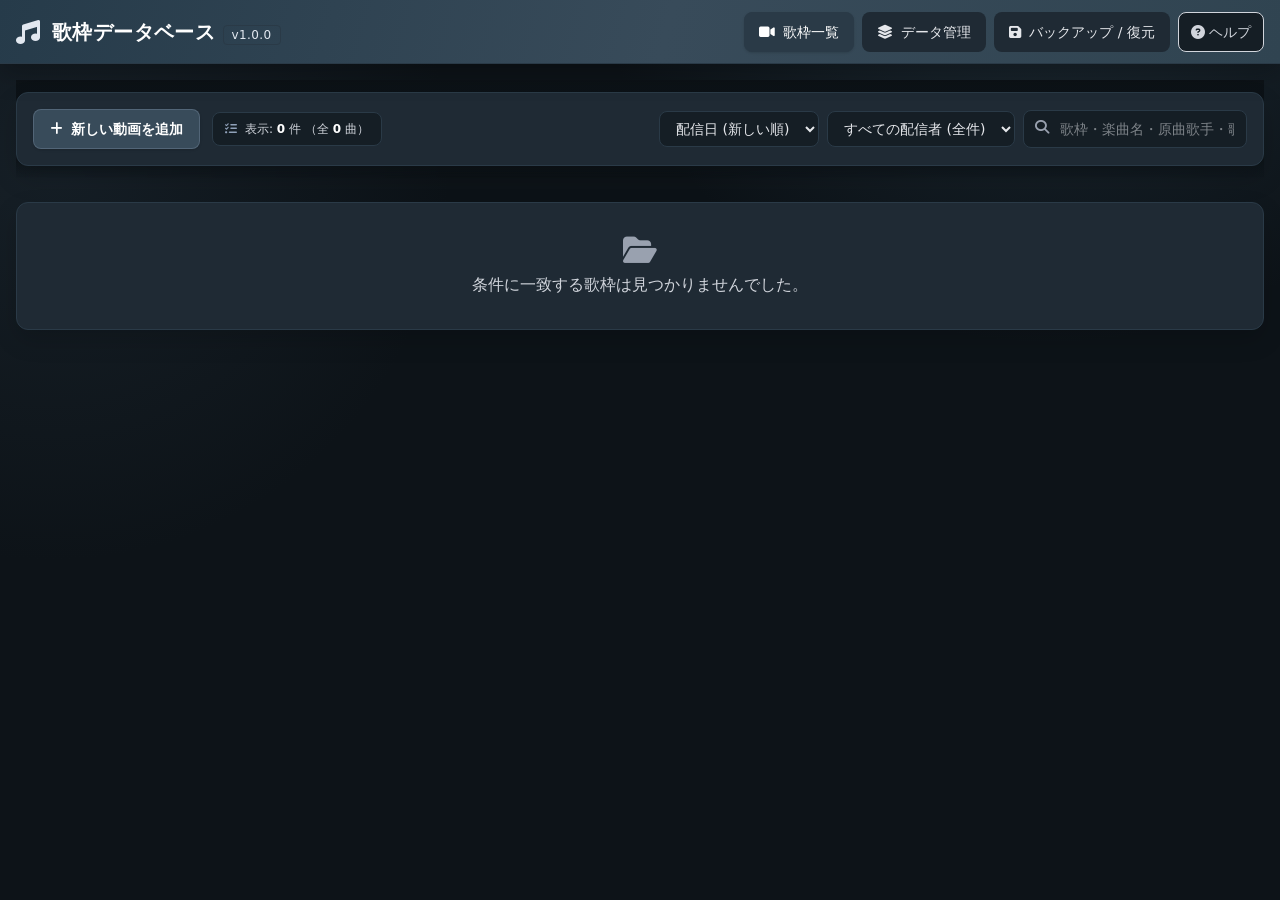
==== index.html @ d4832ad8 "style: 歌枠データベース全体のUI/UXを改善 - ダークテーマの背景とヘッダーにグラデーションを追加し、視覚的な奥行きを向上 - 固定フィルターエリアを半透明・ぼかし表示にして、スクロール中の" ====
<!DOCTYPE html>
<html lang="ja" class="no-scrollbar">

<head>
    <meta charset="UTF-8">
    <meta name="viewport" content="width=device-width, initial-scale=1.0">

    <link rel="icon" type="image/svg+xml" href="[data-uri]">

    <title>歌枠データベース</title>

    <!-- Tailwind CSS -->
    <link rel="stylesheet" href="css/tailwind.min.css">
    <!-- FontAwesome Icons -->
    <link rel="stylesheet" href="https://cdnjs.cloudflare.com/ajax/libs/font-awesome/6.4.0/css/all.min.css">
    <!-- JSZip for Export/Import -->
    <script src="js/packages/jszip.min.js"></script>
    <!-- Marked.js for Markdown Rendering -->
    <!-- <script src="https://cdn.jsdelivr.net/npm/marked/marked.min.js"></script> -->
    <script src="js/packages/marked.umd.js"></script>
    <style>
        /*
          ③ テーマカラー設計 (#384B5A を一番明るい最高明度アクセント色とした暗色構成):
          - Primary Highest Accent (最高明度): #384B5A
          - Active / Sub Highlight: #2a3a47
          - Card / Section Surface: #1f2a34
          - Input / Dark Surface: #151e25
          - Main Page Background: #0d1318
          - Deep Black Background: #06090c
        */
        html,
        body {
            background-color: #0d1318;
            color: #e2e8f0;
            font-family: system-ui, -apple-system, BlinkMacSystemFont, "Segoe UI", Roboto, "Helvetica Neue", Arial, sans-serif;
        }

        /* モーダル開閉時の裏スクロール防止 */
        body.stop-scroll {
            overflow: hidden !important;
        }

        /* スクロールバー非表示 */
        .no-scrollbar::-webkit-scrollbar,
        ::-webkit-scrollbar {
            display: none;
            width: 0;
            height: 0;
        }

        .no-scrollbar,
        body {
            -ms-overflow-style: none;
            scrollbar-width: none;
        }

        .bg-base-bright {
            background-color: #384B5A;
        }

        .bg-base-sub {
            background-color: #2a3a47;
        }

        .bg-base-mid {
            background-color: #1f2a34;
        }

        .bg-base-dark {
            background-color: #151e25;
        }

        .bg-base-deep {
            background-color: #06090c;
        }

        .border-base {
            border-color: #2a3a47;
        }

        .avatar-img {
            object-fit: cover;
            border-radius: 9999px;
        }

        select option {
            background-color: #151e25;
            color: #ffffff;
        }

        @keyframes pulse-ring {
            0% {
                box-shadow: 0 0 0 0 rgba(56, 75, 90, 0.8);
            }

            70% {
                box-shadow: 0 0 0 8px rgba(56, 75, 90, 0);
            }

            100% {
                box-shadow: 0 0 0 0 rgba(56, 75, 90, 0);
            }
        }

        .active-timestamp-item {
            animation: pulse-ring 2s infinite;
        }

        /* Markdown スタイル調整 */
        .markdown-body h1 {
            font-size: 1.25rem;
            font-weight: bold;
            color: #ffffff;
            margin-bottom: 0.75rem;
            border-bottom: 1px solid #2a3a47;
            padding-bottom: 0.5rem;
        }

        .markdown-body h2 {
            font-size: 1.1rem;
            font-weight: bold;
            color: #f1f5f9;
            margin-top: 1rem;
            margin-bottom: 0.5rem;
        }

        .markdown-body h3 {
            font-size: 1rem;
            font-weight: bold;
            color: #e2e8f0;
            margin-top: 0.75rem;
            margin-bottom: 0.35rem;
        }

        .markdown-body p {
            margin-bottom: 0.5rem;
            line-height: 1.6;
        }

        .markdown-body ul {
            list-style-type: disc;
            padding-left: 1.25rem;
            margin-bottom: 0.75rem;
        }

        .markdown-body li {
            margin-bottom: 0.25rem;
        }

        .markdown-body hr {
            border-color: #2a3a47;
            margin: 1rem 0;
        }

        .markdown-body code {
            background-color: #151e25;
            padding: 0.1rem 0.3rem;
            rounded: 0.2rem;
            font-family: monospace;
            font-size: 0.85em;
        }

        /* =========================
           Help / Markdown
        ========================= */

        #helpModalContent {
            line-height: 1.8;
        }

        #helpModalContent img {
            display: block;
            width: 100%;
            max-width: 900px;
            max-height: 520px;
            object-fit: contain;
            margin: 1.5rem auto;
            border-radius: 14px;
            border: 1px solid #2a3a47;
            background: #06090c;
            box-shadow: 0 12px 35px rgba(0, 0, 0, 0.35);
        }

        #helpModalContent img:hover {
            border-color: #384B5A;
        }

        #helpModalContent h1 {
            margin-top: 0;
            margin-bottom: 1rem;
        }

        #helpModalContent h2 {
            margin-top: 2.5rem;
            padding-bottom: 0.5rem;
            border-bottom: 1px solid #2a3a47;
        }

        #helpModalContent h3 {
            margin-top: 1.5rem;
        }

        #helpModalContent blockquote {
            margin: 1rem 0;
            padding: 0.8rem 1rem;
            border-left: 3px solid #384B5A;
            background: #151e25;
            border-radius: 0 8px 8px 0;
        }

        #helpModalContent code {
            background: #151e25;
            border: 1px solid #2a3a47;
            padding: 0.1rem 0.35rem;
            border-radius: 5px;
        }

        #helpModalContent pre {
            background: #06090c;
            border: 1px solid #2a3a47;
            border-radius: 10px;
            padding: 1rem;
            overflow-x: auto;
        }

        #helpModalContent pre code {
            border: none;
            padding: 0;
            background: transparent;
        }

        #helpModalContent a {
            color: #cbd5e1;
            text-decoration: underline;
        }

        #helpModalContent hr {
            margin: 2rem 0;
            border-color: #2a3a47;
        }

        /* ==============================
           Help / Usage
           usage.js のMarkdown用スタイル
        ============================== */

        #helpModalContent {
            line-height: 1.8;
        }

        #helpModalContent h1 {
            font-size: 1.65rem;
            line-height: 1.3;
            margin: 0 0 1.2rem;
            color: #fff;
        }

        #helpModalContent h2 {
            font-size: 1.15rem;
            line-height: 1.4;
            margin: 2rem 0 .8rem;
            padding-bottom: .45rem;
            border-bottom: 1px solid #2a3a47;
            color: #fff;
        }

        #helpModalContent h3 {
            font-size: 1rem;
            margin: 1.4rem 0 .55rem;
            color: #e2e8f0;
        }

        #helpModalContent p {
            margin: .65rem 0;
        }

        #helpModalContent ul,
        #helpModalContent ol {
            margin: .65rem 0 1rem 1.4rem;
        }

        #helpModalContent li {
            margin: .25rem 0;
        }

        #helpModalContent a {
            color: #cbd5e1;
            text-decoration: underline;
            text-underline-offset: 3px;
        }

        #helpModalContent blockquote {
            margin: 1rem 0;
            padding: .75rem 1rem;
            border-left: 3px solid #384B5A;
            background: #151e25;
            border-radius: 0 .6rem .6rem 0;
            color: #cbd5e1;
        }

        #helpModalContent code {
            padding: .12rem .35rem;
            border-radius: .35rem;
            background: #06090c;
            color: #e2e8f0;
            font-family: ui-monospace, SFMono-Regular, Consolas, monospace;
        }

        #helpModalContent pre {
            overflow-x: auto;
            padding: 1rem;
            margin: 1rem 0;
            border-radius: .75rem;
            background: #06090c;
            border: 1px solid #2a3a47;
        }

        #helpModalContent pre code {
            padding: 0;
            background: transparent;
        }

        .help-hero {
            display: flex;
            align-items: center;
            gap: 1rem;
            padding: 1.1rem;
            margin: 0 0 1.4rem;
            border: 1px solid #2a3a47;
            border-radius: 1rem;
            background: linear-gradient(135deg, #1f2a34, #151e25);
        }

        .help-hero-icon {
            width: 3rem;
            height: 3rem;
            display: grid;
            place-items: center;
            flex: 0 0 auto;
            border-radius: .9rem;
            background: #384B5A;
            font-size: 1.5rem;
        }

        .help-hero-title {
            font-weight: 800;
            font-size: 1rem;
            color: #fff;
        }

        .help-hero-text {
            margin-top: .2rem;
            font-size: .78rem;
            color: #94a3b8;
        }

        .help-grid {
            display: grid;
            grid-template-columns: repeat(2, minmax(0, 1fr));
            gap: .75rem;
            margin: 1rem 0 1.5rem;
        }

        .help-card {
            display: flex;
            flex-direction: column;
            gap: .25rem;
            padding: .9rem;
            border: 1px solid #2a3a47;
            border-radius: .9rem;
            background: #151e25;
        }

        .help-card-icon {
            font-size: 1.35rem;
            margin-bottom: .15rem;
        }

        .help-card b {
            color: #fff;
            font-size: .85rem;
        }

        .help-card span {
            color: #94a3b8;
            font-size: .75rem;
            line-height: 1.6;
        }

        .help-image {
            display: block;
            width: 100%;
            max-width: 900px;
            margin: 1rem auto 1.4rem;
            border: 1px solid #2a3a47;
            border-radius: .9rem;
            background: #06090c;
            transition: transform .2s ease, border-color .2s ease;
        }

        .help-image:hover {
            transform: translateY(-1px);
            border-color: #64748b;
        }

        .help-note {
            margin: 1.5rem 0 .5rem;
            padding: 1rem;
            border: 1px solid #2a3a47;
            border-radius: .9rem;
            background: #151e25;
            color: #cbd5e1;
        }

        @media (max-width: 640px) {
            .help-grid {
                grid-template-columns: 1fr;
            }

            .help-hero {
                align-items: flex-start;
            }
        }


        /* ヘルプ画像の拡大表示 */
        .help-image-modal {
            width: auto !important;
            height: auto !important;

            max-width: 95vw !important;
            max-height: 90vh !important;

            object-fit: contain;
            margin: 0 !important;

        }

        /* =========================
           Interaction / accessibility polish
        ========================= */
        :focus-visible {
            outline: 3px solid #cbd5e1;
            outline-offset: 3px;
        }

        button,
        a,
        input,
        select,
        textarea {
            -webkit-tap-highlight-color: transparent;
        }

        button {
            touch-action: manipulation;
        }

        button:active:not(:disabled) {
            transform: translateY(1px);
        }

        button:disabled {
            cursor: not-allowed;
            opacity: .55;
        }

        @media (prefers-reduced-motion: reduce) {
            *,
            *::before,
            *::after {
                scroll-behavior: auto !important;
                animation-duration: .01ms !important;
                transition-duration: .01ms !important;
            }
        }

        /* =========================
           Mobile layout
           Keep the desktop layout intact and make controls usable from 375px.
        ========================= */
        @media (max-width: 640px) {
            html {
                font-size: 15px;
            }

            /* Keep every primary destination visible instead of requiring
               horizontal scrolling in the global navigation. */
            header.h-16 {
                height: auto;
            }

            header > div {
                padding: .6rem .75rem !important;
                gap: .5rem;
                flex-direction: column !important;
                align-items: stretch !important;
            }

            header h1 {
                max-width: none;
                font-size: 1rem !important;
            }

            header h1 span {
                display: inline;
            }

            header > div > .flex:first-child {
                min-width: auto;
                flex: none;
                gap: .4rem;
            }

            header nav {
                display: grid !important;
                grid-template-columns: repeat(2, minmax(0, 1fr));
                width: 100%;
                min-width: 0;
                flex: none;
                gap: .45rem;
                overflow: visible;
            }

            header nav button {
                width: 100%;
                min-width: 0;
                justify-content: center;
                white-space: nowrap;
                padding: .55rem .4rem;
                font-size: .8rem;
            }

            /* The filter bars stay below the taller, two-row mobile header. */
            #streamTab > .sticky,
            #dataTab > .sticky {
                top: 9.5rem;
            }

            /* Sub-tabs remain immediately selectable without horizontal scrolling. */
            #dataTab > .sticky > div:first-child {
                display: grid !important;
                grid-template-columns: repeat(3, minmax(0, 1fr));
                overflow: visible;
                gap: .4rem;
            }

            #dataTab > .sticky > div:first-child button {
                min-width: 0;
                justify-content: center;
                padding: .55rem .25rem;
                font-size: .72rem;
                white-space: nowrap;
            }

            main {
                padding-left: .75rem !important;
                padding-right: .75rem !important;
                gap: 1rem !important;
            }

            .tab-content {
                gap: 1rem !important;
                padding-top: .75rem !important;
            }

            #toast {
                right: .75rem;
                bottom: .75rem;
                left: .75rem;
                justify-content: center;
            }

            #playerSection > div:first-child {
                align-items: flex-start;
                flex-direction: column;
                gap: .75rem;
            }

            #playerSection > div:first-child > div:last-child {
                width: 100%;
                justify-content: flex-end;
            }

            #theaterBtnText {
                display: none;
            }

            #iframeWrapper {
                min-height: 0 !important;
            }

            #playerSidebar {
                max-height: 22rem !important;
                padding: .75rem !important;
            }

            #playerSidebar h3 > span:last-child {
                display: none;
            }

            #streamTab > .sticky > div {
                padding: .75rem;
                gap: .75rem;
            }

            #streamTab > .sticky > div > div,
            #streamTab > .sticky > div > div:last-child {
                width: 100%;
                justify-content: flex-start;
            }

            #streamTab > .sticky .relative,
            #streamTab > .sticky select,
            #streamTab > .sticky input,
            #songFilterBar select,
            #songFilterBar .relative,
            #singerFilterBar select,
            #singerFilterBar .relative {
                width: 100%;
                min-width: 0;
            }

            #songFilterBar,
            #singerFilterBar {
                align-items: stretch;
                gap: .75rem;
                padding: .75rem;
            }

            #songFilterBar > div,
            #singerFilterBar > div {
                width: 100%;
                justify-content: flex-start;
            }

            #streamerSubTab > div,
            #backupTab > div {
                padding: 1rem;
                gap: 1rem;
            }

            #streamerSubTab > div > div:first-child {
                align-items: flex-start;
            }

            #streamerSubTab > div > div:first-child button {
                width: 100%;
                justify-content: center;
            }

            /* Replace the wide song table with labelled, scan-friendly cards. */
            #songSubTab .overflow-x-auto {
                overflow: visible;
            }

            #songSubTab table,
            #songSubTab tbody,
            #songSubTab tr,
            #songSubTab td {
                display: block;
                width: 100%;
                min-width: 0;
            }

            #songSubTab thead {
                display: none;
            }

            #songSubTab tr {
                padding: .65rem .75rem;
                border-bottom: 1px solid #2a3a47;
            }

            #songSubTab tr:last-child {
                border-bottom: 0;
            }

            #songSubTab td {
                display: grid;
                grid-template-columns: 5.5rem minmax(0, 1fr);
                gap: .5rem;
                padding: .45rem 0;
                text-align: left;
            }

            #songSubTab td::before {
                content: attr(data-label);
                color: #94a3b8;
                font-size: .7rem;
                font-weight: 700;
                padding-top: .2rem;
            }

            #songSubTab td[data-label=""] {
                display: block;
                text-align: center;
            }

            #songSubTab td[data-label=""]::before {
                content: none;
            }

            #songSubTab td .mt-1 {
                margin-top: 0;
            }

            #songSubTab td .self-start,
            #songSubTab td .inline-flex {
                justify-self: start;
            }

            #singerListContainer > div > div:first-child,
            #streamerMasterList > div {
                align-items: stretch;
                flex-direction: column;
            }

            #singerListContainer > div > div:first-child > div:last-child,
            #streamerMasterList > div > div:last-child {
                width: 100%;
                flex-wrap: wrap;
            }

            #singerListContainer > div > div:first-child button,
            #streamerMasterList > div > div:last-child > * {
                flex: 1 1 auto;
                justify-content: center;
            }

            input,
            select,
            textarea {
                font-size: 16px !important;
            }

            /* Modal content remains reachable above the on-screen keyboard. */
            [id$="Modal"] {
                padding: .75rem !important;
                align-items: flex-start !important;
                overflow-y: auto;
            }

            [id$="Modal"] > div {
                margin-top: .75rem;
                margin-bottom: .75rem;
                max-height: calc(100dvh - 1.5rem) !important;
            }

            #streamModal > div > div:nth-child(2),
            #addSongsModal > div > div:nth-child(3),
            #helpModalContent {
                padding: 1rem;
            }

            #streamModal .p-4,
            #addSongsModal .p-4 {
                padding: .75rem;
            }

            #streamModal .flex.justify-between.items-center,
            #addSongsModal .flex.justify-between.items-center {
                align-items: flex-start;
                gap: .75rem;
            }

            #streamModal .flex.justify-between.items-center > div:last-child,
            #addSongsModal .flex.justify-between.items-center > div:last-child {
                flex-wrap: wrap;
                justify-content: flex-end;
            }

            .help-hero {
                padding: .85rem;
            }
        }

        /* =========================
           Visual hierarchy refresh
        ========================= */
        :root {
            color-scheme: dark;
        }

        body {
            background:
                radial-gradient(circle at 82% -15%, rgba(71, 104, 126, .30), transparent 30rem),
                radial-gradient(circle at 4% 18%, rgba(42, 58, 71, .32), transparent 25rem),
                #0d1318;
            line-height: 1.5;
        }

        header {
            background: linear-gradient(105deg, #263b4a 0%, #384b5a 52%, #304451 100%) !important;
            box-shadow: 0 8px 28px rgba(0, 0, 0, .26) !important;
        }

        header h1 {
            letter-spacing: .02em;
        }

        header nav button {
            min-height: 2.5rem;
            transition: background-color .18s ease, border-color .18s ease, color .18s ease, transform .18s ease, box-shadow .18s ease;
        }

        header nav button:hover {
            transform: translateY(-1px);
            box-shadow: 0 5px 14px rgba(0, 0, 0, .18);
        }

        main {
            padding-bottom: 2.5rem !important;
        }

        /* Keep filters legible over a scrolling list without making them feel boxed in. */
        #streamTab > .sticky,
        #dataTab > .sticky {
            background: linear-gradient(to bottom, rgba(13, 19, 24, .98) 76%, rgba(13, 19, 24, 0));
            backdrop-filter: blur(12px);
        }

        #streamTab > .sticky > div,
        #dataTab > .sticky > div {
            box-shadow: 0 12px 26px rgba(0, 0, 0, .16);
        }

        #streamTab > .sticky > div > div:first-child > button,
        #streamerSubTab button,
        #backupTab button {
            min-height: 2.5rem;
        }

        input,
        select,
        textarea {
            transition: border-color .18s ease, box-shadow .18s ease, background-color .18s ease;
        }

        input:hover,
        select:hover,
        textarea:hover {
            border-color: #526c7e !important;
        }

        input:focus,
        select:focus,
        textarea:focus {
            border-color: #8fa9ba !important;
            box-shadow: 0 0 0 3px rgba(143, 169, 186, .16);
        }

        #streamListContainer > div {
            box-shadow: 0 10px 24px rgba(0, 0, 0, .16);
            transition: border-color .2s ease, box-shadow .2s ease, transform .2s ease !important;
        }

        #streamListContainer > div:hover {
            border-color: #607d90 !important;
            box-shadow: 0 16px 34px rgba(0, 0, 0, .25);
            transform: translateY(-2px);
        }

        #streamListContainer > div > div:first-child {
            background: linear-gradient(100deg, #151e25, #19242d) !important;
        }

        #streamListContainer [id^="acc-body-"] > div:last-child > div {
            transition: transform .16s ease, border-color .16s ease, background-color .16s ease;
        }

        #streamListContainer [id^="acc-body-"] > div:last-child > div:hover {
            transform: translateY(-1px);
            border-color: #718b9b !important;
        }

        #songSubTab > div,
        #singerListContainer > div,
        #streamerSubTab > div,
        #backupTab > div {
            box-shadow: 0 10px 24px rgba(0, 0, 0, .14);
        }

        #songSubTab tbody tr:nth-child(even) {
            background: rgba(21, 30, 37, .28);
        }

        #songSubTab tbody tr:hover {
            box-shadow: inset 3px 0 0 #607d90;
        }

        #playerSection {
            box-shadow: 0 18px 42px rgba(0, 0, 0, .32) !important;
        }

        #playerSidebar::-webkit-scrollbar,
        #streamerMasterList::-webkit-scrollbar {
            display: block;
            width: 6px;
        }

        #playerSidebar::-webkit-scrollbar-thumb,
        #streamerMasterList::-webkit-scrollbar-thumb {
            background: #384b5a;
            border-radius: 999px;
        }

        @media (min-width: 641px) {
            #streamListContainer {
                gap: 1.1rem !important;
            }
        }

        @media (max-width: 640px) {
            #streamListContainer > div:hover {
                transform: none;
            }

            #streamTab > .sticky,
            #dataTab > .sticky {
                backdrop-filter: blur(8px);
            }
        }
    </style>
</head>

<body class="min-h-screen flex flex-col no-scrollbar">

    <!-- ヘッダー部分固定 -->
    <header class="bg-base-bright text-white shadow-xl sticky top-0 z-40 border-b border-base h-16 flex items-center">
        <div class="max-w-7xl w-full mx-auto px-4 flex items-center justify-between gap-4">
            <div class="flex items-center gap-3">
                <i class="fa-solid fa-music text-2xl text-slate-200"></i>
                <h1 class="text-xl font-bold tracking-wide">歌枠データベース <span
                        class="text-xs font-normal text-slate-200 bg-base-deep/80 border border-base px-2 py-0.5 rounded">v1.0.0</span>
                </h1>
            </div>

            <nav class="flex items-center gap-2 text-sm flex-wrap">
                <button onclick="switchTab('streamTab')" id="nav-streamTab"
                    class="px-3.5 py-2 rounded-lg bg-base-sub text-white font-medium transition hover:bg-base-bright flex items-center gap-2 shadow border border-base">
                    <i class="fa-solid fa-video"></i> 歌枠一覧
                </button>
                <button onclick="switchTab('dataTab')" id="nav-dataTab"
                    class="px-3.5 py-2 rounded-lg bg-base-mid hover:bg-base-dark text-gray-200 font-medium transition flex items-center gap-2 border border-transparent">
                    <i class="fa-solid fa-layer-group"></i> データ管理
                </button>
                <button onclick="switchTab('backupTab')" id="nav-backupTab"
                    class="px-3.5 py-2 rounded-lg bg-base-mid hover:bg-base-dark text-gray-200 font-medium transition flex items-center gap-2 border border-transparent">
                    <i class="fa-solid fa-floppy-disk"></i> バックアップ / 復元
                </button>
                <button onclick="openHelpModal()"
                    class="px-3 py-2 rounded-lg bg-base-dark hover:bg-base-mid text-gray-300 transition flex items-center gap-1 border border-base/50">
                    <i class="fa-solid fa-circle-question"></i> ヘルプ
                </button>
            </nav>
        </div>
    </header>

    <!-- メインコンテンツ -->
    <main class="flex-1 max-w-7xl w-full mx-auto px-4 pb-6 flex flex-col gap-6">

        <!-- トースト通知 -->
        <div id="toast"
            role="status" aria-live="polite"
            class="hidden fixed bottom-5 right-5 z-50 bg-base-bright text-white px-4 py-3 rounded-lg shadow-xl flex items-center gap-3 transition-opacity duration-300 border border-slate-300/30">
            <i id="toast-icon" class="fa-solid fa-check-circle"></i>
            <span id="toast-message">処理が完了しました</span>
        </div>

        <!-- ==================== TAB 1: 歌枠一覧 & プレイヤー ==================== -->
        <div id="streamTab" class="tab-content flex flex-col gap-6 pt-4">

            <!-- 動画プレイヤーセクション -->
            <div id="playerSection"
                class="hidden bg-base-mid border border-base rounded-xl overflow-hidden shadow-2xl transition-all duration-300">
                <div class="p-3 bg-base-dark flex justify-between items-center border-b border-base">
                    <div class="flex items-center gap-3 overflow-hidden">
                        <div id="playerAvatarContainer" class="shrink-0"></div>
                        <div class="truncate">
                            <div class="flex items-center gap-2">
                                <span id="playerStreamer"
                                    class="text-xs text-slate-300 font-semibold truncate">配信者名</span>
                                <span id="playerAccount"
                                    class="text-[11px] text-gray-400 font-mono truncate">@account</span>
                                <span id="playerStreamDate"
                                    class="text-[11px] text-gray-300 font-mono">2026/09/20</span>
                            </div>
                            <h2 id="playerTitle" class="font-bold text-sm text-white truncate">歌枠タイトル</h2>
                        </div>
                    </div>
                    <div class="flex items-center gap-2 shrink-0">
                        <button onclick="toggleTheaterMode()" id="theaterBtn"
                            class="px-3 py-1.5 bg-base-bright hover:bg-base-sub text-xs rounded font-medium transition flex items-center gap-1 text-white shadow border border-base">
                            <i id="theaterIcon" class="fa-solid fa-expand"></i> <span
                                id="theaterBtnText">シアターモード(拡大)</span>
                        </button>
                        <button onclick="closePlayer()"
                            class="px-2.5 py-1.5 bg-red-800/80 hover:bg-red-700 text-xs rounded text-white transition shadow border border-red-600/30">
                            <i class="fa-solid fa-xmark"></i> 閉じる
                        </button>
                    </div>
                </div>

                <div id="playerGrid" class="grid grid-cols-1 lg:grid-cols-3 gap-0">
                    <div id="iframeWrapper"
                        class="lg:col-span-2 bg-black aspect-video flex items-center justify-center relative min-h-[250px] md:min-h-[400px]">
                        <div id="youtubePlayerContainer" class="w-full h-full"></div>
                    </div>

                    <div id="playerSidebar"
                        class="p-4 bg-base-mid flex flex-col gap-3 max-h-[500px] overflow-y-auto no-scrollbar border-t lg:border-t-0 lg:border-l border-base lg:col-span-1">
                        <h3
                            class="font-bold text-sm text-slate-200 flex items-center justify-between pb-2 border-b border-base">
                            <span class="flex items-center gap-2"><i class="fa-solid fa-music"></i> 歌唱タイムスタンプ一覧</span>
                            <span class="text-[11px] text-gray-400 font-normal">※再生に合わせて自動移動</span>
                        </h3>
                        <div id="playerSongList" class="flex flex-col gap-2 py-1"></div>
                    </div>
                </div>
            </div>

            <!-- 歌枠一覧：固定フィルターエリア -->
            <div class="sticky top-[64px] z-30 bg-[#0d1318] pt-3 pb-3">
                <div
                    class="flex flex-wrap items-center justify-between gap-4 bg-base-mid p-4 rounded-xl border border-base shadow">
                    <div class="flex items-center gap-3 flex-wrap">
                        <button onclick="openStreamModal()"
                            class="bg-base-bright hover:bg-base-sub text-white font-bold px-4 py-2 rounded-lg shadow transition flex items-center gap-2 border border-slate-400/30 text-sm">
                            <i class="fa-solid fa-plus"></i> 新しい動画を追加
                        </button>
                        <div
                            class="bg-base-dark border border-base px-3 py-2 rounded-lg text-xs text-gray-300 font-medium flex items-center gap-2">
                            <i class="fa-solid fa-list-check text-slate-400"></i>
                            <span>表示: <b id="streamDisplayCount" class="text-white">0</b> 件 （全 <b id="songDisplayCount"
                                    class="text-white">0</b> 曲）</span>
                        </div>
                    </div>

                    <div class="flex items-center gap-2 flex-wrap flex-1 justify-end">
                        <div class="relative min-w-[150px]">
                        <select id="streamSortSelect" onchange="renderStreams()" aria-label="歌枠の並び替え"
                                class="w-full bg-base-dark border border-base rounded-lg px-3 py-2 text-sm text-gray-200 focus:outline-none focus:border-slate-400">
                                <option value="streamDate_desc">配信日 (新しい順)</option>
                                <option value="streamDate_asc">配信日 (古い順)</option>
                                <option value="createdAt_desc">登録日 (新しい順)</option>
                            </select>
                        </div>
                        <div class="relative min-w-[160px]">
                        <select id="streamFilterStreamer" onchange="renderStreams()" aria-label="配信者で絞り込み"
                                class="w-full bg-base-dark border border-base rounded-lg px-3 py-2 text-sm text-gray-200 focus:outline-none focus:border-slate-400">
                                <option value="">すべての配信者 (全件)</option>
                            </select>
                        </div>
                        <div class="relative min-w-[200px]">
                            <input type="text" id="streamSearchKeyword" onkeyup="renderStreams()" aria-label="歌枠を検索"
                                oninput="renderStreams()" placeholder="歌枠・楽曲名・原曲歌手・歌唱者を検索..."
                                class="w-full bg-base-dark border border-base rounded-lg pl-9 pr-3 py-2 text-sm text-gray-200 focus:outline-none focus:border-slate-400">
                            <i class="fa-solid fa-magnifying-glass absolute left-3 top-2.5 text-gray-400 text-sm"></i>
                        </div>
                    </div>
                </div>
            </div>

            <!-- 歌枠カードリスト -->
            <div id="streamListContainer" class="flex flex-col gap-4"></div>
        </div>

        <!-- ==================== TAB 2: データ管理 ==================== -->
        <div id="dataTab" class="tab-content hidden flex flex-col gap-6 pt-4">

            <!-- データ管理：サブタブ & フィルターエリア -->
            <div class="sticky top-[64px] z-30 bg-[#0d1318] pt-3 pb-3 flex flex-col gap-3">
                <div
                    class="bg-base-mid p-2 rounded-xl border border-base flex items-center gap-2 shadow overflow-x-auto no-scrollbar">
                    <button onclick="switchSubDataTab('songSubTab')" id="subnav-songSubTab"
                        class="px-4 py-2.5 rounded-lg bg-base-bright text-white font-bold text-sm transition flex items-center gap-2 shadow border border-base shrink-0">
                        <i class="fa-solid fa-list-ol"></i> 楽曲一覧
                    </button>
                    <button onclick="switchSubDataTab('singerSubTab')" id="subnav-singerSubTab"
                        class="px-4 py-2.5 rounded-lg bg-base-dark hover:bg-base-bright/50 text-gray-300 text-sm transition flex items-center gap-2 border border-transparent shrink-0">
                        <i class="fa-solid fa-microphone-lines"></i> アーティスト一覧
                    </button>
                    <button onclick="switchSubDataTab('streamerSubTab')" id="subnav-streamerSubTab"
                        class="px-4 py-2.5 rounded-lg bg-base-dark hover:bg-base-bright/50 text-gray-300 text-sm transition flex items-center gap-2 border border-transparent shrink-0">
                        <i class="fa-solid fa-users text-slate-300"></i> チャンネル一覧
                    </button>
                </div>

                <!-- 楽曲一覧フィルターバー -->
                <div id="songFilterBar"
                    class="subdata-filter bg-base-mid p-3.5 rounded-xl border border-base shadow flex flex-col md:flex-row gap-4 items-center justify-between">
                    <div class="flex items-center gap-3 w-full md:w-auto">
                        <span class="text-sm text-gray-200 font-semibold whitespace-nowrap"><i
                                class="fa-solid fa-sort"></i> 並び替え:</span>
                        <select id="songSortSelect" onchange="renderSongTab()" aria-label="楽曲の並び替え"
                            class="bg-base-dark border border-base rounded-lg px-3 py-2 text-sm text-gray-200 focus:outline-none focus:border-slate-400">
                            <option value="title_asc">楽曲名順 (五十音)</option>
                            <option value="count_desc">歌唱回数順 (多い順)</option>
                            <option value="artist_asc">アーティスト名順 (五十音)</option>
                            <option value="recent_desc">最新歌唱日 (新しい順)</option>
                        </select>
                    </div>

                    <div class="flex items-center gap-2 w-full md:w-auto justify-end flex-wrap">
                        <select id="songFilterArtist" onchange="renderSongTab()" aria-label="アーティストで絞り込み"
                            class="bg-base-dark border border-base rounded-lg px-3 py-2 text-sm text-gray-200 focus:outline-none focus:border-slate-400 min-w-[150px]">
                            <option value="">すべてのアーティスト</option>
                        </select>

                        <div class="relative min-w-[220px]">
                            <input type="text" id="songSearchKeyword" onkeyup="renderSongTab()" aria-label="楽曲を検索"
                                oninput="renderSongTab()" placeholder="楽曲名・アーティスト名・歌唱者を検索..."
                                class="w-full bg-base-dark border border-base rounded-lg pl-9 pr-3 py-2 text-sm text-gray-200 focus:outline-none focus:border-slate-400">
                            <i class="fa-solid fa-magnifying-glass absolute left-3 top-2.5 text-gray-400 text-sm"></i>
                        </div>
                    </div>
                </div>

                <!-- アーティスト一覧フィルターバー -->
                <div id="singerFilterBar"
                    class="subdata-filter hidden bg-base-mid p-3.5 rounded-xl border border-base shadow flex flex-col md:flex-row gap-4 items-center justify-between">
                    <div class="flex items-center gap-3 w-full md:w-auto">
                        <span class="text-sm text-gray-200 font-semibold whitespace-nowrap"><i
                                class="fa-solid fa-sort"></i> 並び替え:</span>
                        <select id="singerSortSelect" onchange="renderSingerTab()" aria-label="アーティストの並び替え"
                            class="bg-base-dark border border-base rounded-lg px-3 py-2 text-sm text-gray-200 focus:outline-none focus:border-slate-400">
                            <option value="artist_asc">アーティスト名順 (五十音)</option>
                            <option value="song_count_desc">レパートリー楽曲数順 (多い順)</option>
                            <option value="sing_count_desc">総歌唱回数順 (多い順)</option>
                        </select>
                    </div>

                    <div class="relative min-w-[220px] w-full md:w-auto">
                        <input type="text" id="singerSearchKeyword" onkeyup="renderSingerTab()" aria-label="アーティストを検索"
                            oninput="renderSingerTab()" placeholder="原曲歌手名・持ち歌を検索..."
                            class="w-full bg-base-dark border border-base rounded-lg pl-9 pr-3 py-2 text-sm text-gray-200 focus:outline-none focus:border-slate-400">
                        <i class="fa-solid fa-magnifying-glass absolute left-3 top-2.5 text-gray-400 text-sm"></i>
                    </div>
                </div>
            </div>

            <!-- 楽曲一覧 コンテンツ -->
            <div id="songSubTab" class="subdata-content flex flex-col gap-6">
                <div class="bg-base-mid rounded-xl border border-base overflow-hidden shadow-lg">
                    <div class="overflow-x-auto no-scrollbar">
                        <table class="w-full text-left text-sm text-gray-200 table-fixed min-w-[800px]">
                            <thead class="bg-base-dark text-gray-200 uppercase text-xs border-b border-base">
                                <tr>
                                    <th class="px-4 py-3 w-1/4">楽曲名</th>
                                    <th class="px-4 py-3 w-1/5">アーティスト名</th>
                                    <th class="px-4 py-3 text-center w-20">歌唱回数</th>
                                    <th class="px-4 py-3 w-[40%]">歌唱された歌枠・タイムスタンプ (全履歴)</th>
                                    <th class="px-4 py-3 text-center w-24">操作</th>
                                </tr>
                            </thead>
                            <tbody id="songTableBody" class="divide-y divide-base"></tbody>
                        </table>
                    </div>
                </div>
            </div>

            <!-- アーティスト一覧 コンテンツ -->
            <div id="singerSubTab" class="subdata-content hidden flex flex-col gap-6">
                <div id="singerListContainer" class="flex flex-col gap-3"></div>
            </div>

            <!-- チャンネル一覧 コンテンツ -->
            <div id="streamerSubTab" class="subdata-content hidden flex flex-col gap-6">
                <div class="bg-base-mid p-6 rounded-xl border border-base shadow flex flex-col gap-6">
                    <div class="flex flex-wrap items-center justify-between gap-4 border-b border-base pb-4">
                        <div>
                            <h2 class="text-lg font-bold text-white flex items-center gap-2">
                                <i class="fa-solid fa-users text-slate-300"></i> チャンネル登録 & 管理
                            </h2>
                            <p class="text-xs text-gray-300 mt-1">配信者・歌唱者として紐付けるチャンネル情報を管理します。</p>
                        </div>
                        <button onclick="openNewStreamerModal()"
                            class="bg-base-bright hover:bg-base-sub text-white text-xs font-bold px-4 py-2 rounded-lg transition flex items-center gap-2 shadow border border-slate-400/30">
                            <i class="fa-solid fa-user-plus"></i> 新しいチャンネルを登録
                        </button>
                    </div>

                    <div class="bg-base-dark p-4 rounded-xl border border-base flex flex-col gap-4">
                        <h3
                            class="font-bold text-slate-200 text-sm border-b border-base pb-2 flex items-center justify-between">
                            <span><i class="fa-solid fa-id-card"></i> 登録メンバー 一覧</span>
                            <span id="streamerCountBadge"
                                class="text-xs bg-base-mid px-2 py-0.5 rounded text-gray-300 border border-base/40">0名</span>
                        </h3>
                        <div id="streamerMasterList"
                            class="flex flex-col gap-3 max-h-[550px] overflow-y-auto no-scrollbar pr-1"></div>
                    </div>
                </div>
            </div>
        </div>

        <!-- ==================== TAB 3: バックアップ / 復元 ==================== -->
        <div id="backupTab" class="tab-content hidden flex flex-col gap-6 pt-4">
            <div class="bg-base-mid p-6 rounded-xl border border-base shadow flex flex-col gap-6">
                <div>
                    <h2 class="text-lg font-bold text-white mb-1"><i class="fa-solid fa-file-zipper text-slate-200"></i>
                        データバックアップ / 復元 (.uwp 形式)</h2>
                    <p class="text-xs text-gray-300">旧バージョンのバックアップデータ (.uwp) もそのまま読み込み・自動互換変換が可能です。</p>
                </div>

                <div class="grid grid-cols-1 md:grid-cols-2 gap-4">
                    <div class="bg-base-dark p-4 rounded-xl border border-base flex flex-col items-start gap-3">
                        <h3 class="font-bold text-sm text-slate-200">バックアップのエクスポート (.uwp)</h3>
                        <p class="text-xs text-gray-300">現在の全データを「<span
                                class="font-mono text-slate-300">YYYYMMDD_HHMMSS_utawakudb.uwp</span>」形式で保存します。</p>
                        <button onclick="exportBackupZip()"
                            class="bg-base-bright hover:bg-base-sub text-white font-bold px-4 py-2 rounded text-sm transition flex items-center gap-2 shadow border border-slate-400/30">
                            <i class="fa-solid fa-download"></i> バックアップ (.uwp) をダウンロード
                        </button>
                    </div>

                    <div class="bg-base-dark p-4 rounded-xl border border-base flex flex-col items-start gap-3">
                        <h3 class="font-bold text-sm text-slate-200">バックアップのインポート (復元)</h3>
                        <p class="text-xs text-gray-300">旧バージョンを含む .uwp ファイルを指定して復元します。</p>
                        <input type="file" id="importFileInput" accept=".uwp" class="hidden"
                            onchange="importBackupFile(event)">
                        <button onclick="document.getElementById('importFileInput').click()"
                            class="bg-base-mid hover:bg-base-bright text-white font-bold px-4 py-2 rounded text-sm transition flex items-center gap-2 border border-base">
                            <i class="fa-solid fa-upload"></i> .uwp ファイルを指定して復元
                        </button>
                    </div>
                </div>

                <hr class="border-base my-2">

                <!-- === ここから追加: URL共有 === -->
                <div class="border-base">
                    <h2 class="text-lg font-bold text-white mb-1"><i class="fa-solid fa-share-nodes text-slate-200"></i> 他人へデータ共有 (Gist)</h2>
                    <p class="text-xs text-gray-300 mb-3">現在のデータを短縮URL化して共有します。受け取る側はGitHubアカウント不要でURLを開くだけで読み込めます。</p>
                    
                    <button onclick="generateGistShareUrl()" class="bg-indigo-600 hover:bg-indigo-500 text-white font-bold px-5 py-2.5 rounded-lg text-sm transition flex items-center gap-2 shadow border border-indigo-400/30">
                        <i class="fa-solid fa-link"></i> 共有URLを発行してコピー
                    </button>
                </div>

                <hr class="border-base my-2">

                <!-- === GitHub 連携 === -->
                <div class="mt-2">
                    <h2 class="text-lg font-bold text-white mb-1"><i class="fa-brands fa-github text-slate-200"></i> GitHub 連携 (.uwp のクラウド保存 / 読込)</h2>
                    <p class="text-xs text-gray-300 mb-4">GitHubのPublic/Privateリポジトリにバックアップデータを直接保存・読み込みします。</p>
                    
                    <div class="grid grid-cols-1 gap-4 bg-base-dark p-5 rounded-xl border border-base mb-4 shadow-inner">
                        <div class="grid grid-cols-1 md:grid-cols-2 gap-4">
                            <div>
                                <label class="block font-semibold mb-1 text-gray-200 text-xs">オーナー名 (ユーザー名)</label>
                                <input type="text" id="githubOwner" placeholder="例: octocat" class="w-full bg-base-mid border border-base rounded-lg p-2.5 text-xs text-white focus:outline-none focus:border-slate-400">
                            </div>
                            <div>
                                <label class="block font-semibold mb-1 text-gray-200 text-xs">リポジトリ名</label>
                                <input type="text" id="githubRepo" placeholder="例: utawaku-data" class="w-full bg-base-mid border border-base rounded-lg p-2.5 text-xs text-white focus:outline-none focus:border-slate-400">
                            </div>
                        </div>
                        <div>
                            <label class="block font-semibold mb-1 text-gray-200 text-xs">保存ファイルパス (リポジトリ内のパス)</label>
                            <input type="text" id="githubPath" placeholder="例: data/utawakudb.uwp" value="utawakudb.uwp" class="w-full bg-base-mid border border-base rounded-lg p-2.5 text-xs text-white focus:outline-none focus:border-slate-400">
                        </div>
                        <div>
                            <label class="block font-semibold mb-1 text-gray-200 text-xs flex items-center justify-between">
                                <span>Personal Access Token (PAT) <span class="text-red-400">*</span></span>
                                <a href="https://github.com/settings/tokens?type=beta" target="_blank" class="text-blue-400 hover:underline text-[10px]">トークンの発行はこちら <i class="fa-solid fa-arrow-up-right-from-square"></i></a>
                            </label>
                            <input type="password" id="githubToken" placeholder="ghp_xxxxxxxxxxxx..." class="w-full bg-base-mid border border-base rounded-lg p-2.5 text-xs text-white focus:outline-none focus:border-slate-400">
                            <p class="text-[10px] text-gray-400 mt-1.5">※トークンはブラウザ内にのみ保存されます。発行時は「Contents Read/Write (または repo)」の権限のみ付与してください。</p>
                        </div>
                    </div>
                    
                    <div class="flex flex-wrap gap-3">
                        <button onclick="saveToGitHub()" class="bg-base-bright hover:bg-base-sub text-white font-bold px-5 py-2.5 rounded-lg text-sm transition flex items-center gap-2 shadow border border-slate-400/30">
                            <i class="fa-solid fa-cloud-arrow-up"></i> GitHubへ保存
                        </button>
                        <button onclick="loadFromGitHub()" class="bg-base-mid hover:bg-base-bright text-white font-bold px-5 py-2.5 rounded-lg text-sm transition flex items-center gap-2 border border-base shadow">
                            <i class="fa-solid fa-cloud-arrow-down"></i> GitHubから読込
                        </button>
                    </div>
                </div>

                <hr class="border-base my-2">

                <div>
                    <h2 class="text-lg font-bold text-red-400 mb-1"><i class="fa-solid fa-trash-can"></i> データの初期化</h2>
                    <p class="text-xs text-gray-300 mb-4">全データを初期化します。</p>
                    <button onclick="openConfirmResetModal()"
                        class="bg-red-900/80 hover:bg-red-800 text-white font-bold px-4 py-2 rounded-sm transition flex items-center gap-2 border border-red-700/50">
                        <i class="fa-solid fa-trash"></i> データを完全に初期化する
                    </button>
                </div>
            </div>
        </div>

    </main>

    <!-- ==================== MODALS ==================== -->

    <!-- 原曲歌手（アーティスト）編集モーダル -->
    <div id="singerNameEditModal"
        class="hidden fixed inset-0 z-50 bg-black/80 backdrop-blur-sm flex items-center justify-center p-4">
        <div
            class="bg-base-mid border border-base rounded-2xl w-full max-w-md flex flex-col shadow-2xl overflow-hidden">
            <div class="p-4 bg-base-dark border-b border-base flex justify-between items-center">
                <h3 class="text-lg font-bold text-white flex items-center gap-2">
                    <i class="fa-solid fa-pen-to-square text-slate-200"></i> アーティスト名の編集
                </h3>
                <button onclick="closeSingerNameEditModal()" class="text-gray-300 hover:text-white text-xl">
                    <i class="fa-solid fa-xmark"></i>
                </button>
            </div>
            <div class="p-6 flex flex-col gap-4 text-sm">
                <input type="hidden" id="editSingerId">
                <div>
                    <label class="block font-semibold mb-1 text-gray-200 text-xs">アーティスト名<span
                            class="text-red-400">*</span></label>
                    <input type="text" id="modalInputSingerName"
                        class="w-full bg-base-dark border border-base rounded-lg p-2.5 text-white focus:outline-none focus:border-slate-400">
                </div>
            </div>
            <div class="p-4 bg-base-dark border-t border-base flex justify-end items-center gap-2">
                <button onclick="closeSingerNameEditModal()"
                    class="bg-base-mid text-white px-4 py-2 rounded-lg text-sm border border-base">キャンセル</button>
                <button onclick="saveSingerNameEdit()"
                    class="bg-base-bright text-white px-5 py-2 rounded-lg text-sm font-bold shadow border border-slate-400/30">保存</button>
            </div>
        </div>
    </div>

    <!-- 歌唱者（ボーカル）選択モーダル (z-[70]) -->
    <div id="singerSelectModal"
        class="hidden fixed inset-0 z-[70] bg-black/80 backdrop-blur-sm flex items-center justify-center p-4">
        <div
            class="bg-base-mid border border-base rounded-2xl w-full max-w-md flex flex-col shadow-2xl overflow-hidden">
            <div class="p-4 bg-base-dark border-b border-base flex justify-between items-center">
                <h3 class="text-md font-bold text-white flex items-center gap-2">
                    <i class="fa-solid fa-user-check text-slate-200"></i> 歌唱者の選択
                </h3>
                <button onclick="closeSingerSelectModal()" class="text-gray-300 hover:text-white text-xl">
                    <i class="fa-solid fa-xmark"></i>
                </button>
            </div>
            <div class="p-4 flex flex-col gap-3">
                <div class="relative">
                    <input type="text" id="singerModalSearch" oninput="renderSingerModalList()"
                        placeholder="メンバー名で絞り込み..."
                        class="w-full bg-base-dark border border-base rounded-lg pl-8 pr-3 py-1.5 text-xs text-white focus:outline-none focus:border-slate-400">
                    <i class="fa-solid fa-magnifying-glass absolute left-2.5 top-2.5 text-gray-400 text-xs"></i>
                </div>
                <div id="singerModalList" class="flex flex-col gap-1.5 max-h-[300px] overflow-y-auto no-scrollbar pr-1">
                </div>
            </div>
            <div class="p-3 bg-base-dark border-t border-base flex justify-between items-center text-xs">
                <span id="singerModalSelectedCount" class="text-gray-300 font-medium">選択中: 0名</span>
                <button onclick="applySingerSelection()"
                    class="bg-base-bright hover:bg-base-sub text-white px-4 py-1.5 rounded-lg font-bold transition border border-slate-400/30">
                    決定
                </button>
            </div>
        </div>
    </div>

    <!-- 楽曲編集モーダル -->
    <div id="masterSongEditModal"
        class="hidden fixed inset-0 z-50 bg-black/80 backdrop-blur-sm flex items-center justify-center p-4">
        <div
            class="bg-base-mid border border-base rounded-2xl w-full max-w-lg flex flex-col shadow-2xl overflow-hidden">
            <div class="p-4 bg-base-dark border-b border-base flex justify-between items-center">
                <h3 class="text-lg font-bold text-white flex items-center gap-2">
                    <i class="fa-solid fa-pen-to-square text-slate-200"></i> 楽曲情報の編集
                </h3>
                <button onclick="closeMasterSongEditModal()" class="text-gray-300 hover:text-white text-xl">
                    <i class="fa-solid fa-xmark"></i>
                </button>
            </div>
            <div class="p-6 flex flex-col gap-4 text-sm">
                <input type="hidden" id="editMasterSongId">
                <div>
                    <label class="block font-semibold mb-1 text-gray-200 text-xs">楽曲名 <span
                            class="text-red-400">*</span></label>
                    <input type="text" id="modalInputMasterSongTitle"
                        class="w-full bg-base-dark border border-base rounded-lg p-2.5 text-white focus:outline-none focus:border-slate-400">
                </div>
                <div>
                    <label class="block font-semibold mb-1 text-gray-200 text-xs">アーティスト名</label>
                    <input type="text" id="modalInputMasterSongArtist"
                        class="w-full bg-base-dark border border-base rounded-lg p-2.5 text-white focus:outline-none focus:border-slate-400">
                </div>
            </div>
            <div class="p-4 bg-base-dark border-t border-base flex justify-end items-center gap-2">
                <button onclick="closeMasterSongEditModal()"
                    class="bg-base-mid text-white px-4 py-2 rounded-lg text-sm border border-base">キャンセル</button>
                <button onclick="saveMasterSongEdit()"
                    class="bg-base-bright text-white px-5 py-2 rounded-lg text-sm font-bold shadow border border-slate-400/30">保存</button>
            </div>
        </div>
    </div>

    <!-- チャンネル編集モーダル -->
    <div id="streamerEditModal"
        class="hidden fixed inset-0 z-50 bg-black/80 backdrop-blur-sm flex items-center justify-center p-4">
        <div
            class="bg-base-mid border border-base rounded-2xl w-full max-w-lg flex flex-col shadow-2xl overflow-hidden">
            <div class="p-4 bg-base-dark border-b border-base flex justify-between items-center">
                <h3 id="streamerEditModalTitle" class="text-lg font-bold text-white flex items-center gap-2">
                    <i class="fa-solid fa-user-pen text-slate-200"></i> チャンネル情報の編集
                </h3>
                <button onclick="closeStreamerEditModal()" class="text-gray-300 hover:text-white text-xl">
                    <i class="fa-solid fa-xmark"></i>
                </button>
            </div>
            <div class="p-6 flex flex-col gap-4 text-sm">
                <input type="hidden" id="editStreamerId">
                <div class="flex items-center gap-4 bg-base-dark p-3 rounded-xl border border-base">
                    <div id="modalStreamerAvatarPreview" class="shrink-0"></div>
                    <div>
                        <div class="text-xs text-slate-300 font-semibold">プレビュー</div>
                        <div id="modalStreamerCurrentLabel" class="text-sm font-bold text-white">配信者名</div>
                    </div>
                </div>
                <div>
                    <label class="block font-semibold mb-1 text-gray-200 text-xs">アカウント表示名 <span
                            class="text-red-400">*</span></label>
                    <input type="text" id="modalInputStreamerDisplayName" oninput="updateModalAvatarPreview()"
                        class="w-full bg-base-dark border border-base rounded-lg p-2.5 text-white focus:outline-none focus:border-slate-400">
                </div>
                <div>
                    <label class="block font-semibold mb-1 text-gray-200 text-xs">アカウント名 (ID / @ハンドル名)</label>
                    <input type="text" id="modalInputStreamerAccount"
                        class="w-full bg-base-dark border border-base rounded-lg p-2.5 text-white focus:outline-none focus:border-slate-400">
                </div>
                <div>
                    <label class="block font-semibold mb-1 text-gray-200 text-xs">アイコン画像 URL</label>
                    <input type="url" id="modalInputStreamerIcon" oninput="updateModalAvatarPreview()"
                        class="w-full bg-base-dark border border-base rounded-lg p-2.5 text-white focus:outline-none focus:border-slate-400">
                </div>
            </div>
            <div class="p-4 bg-base-dark border-t border-base flex justify-end items-center gap-2">
                <button onclick="closeStreamerEditModal()"
                    class="bg-base-mid text-white px-4 py-2 rounded-lg text-sm border border-base">キャンセル</button>
                <button onclick="saveStreamerFromModal()"
                    class="bg-base-bright text-white px-5 py-2 rounded-lg text-sm font-bold shadow border border-slate-400/30">保存</button>
            </div>
        </div>
    </div>

    <!-- 歌枠追加・編集モーダル (z-50) -->
    <div id="streamModal"
        class="hidden fixed inset-0 z-50 bg-black/80 backdrop-blur-sm flex items-center justify-center p-4">
        <div
            class="bg-base-mid border border-base rounded-2xl w-full max-w-3xl max-h-[90vh] flex flex-col shadow-2xl overflow-hidden">
            <div class="p-4 bg-base-dark border-b border-base flex justify-between items-center">
                <h3 id="streamModalTitle" class="text-lg font-bold text-white flex items-center gap-2">
                    <i class="fa-solid fa-pen-to-square text-slate-200"></i> 歌枠の登録
                </h3>
                <button onclick="closeStreamModal()" class="text-gray-300 hover:text-white text-xl">
                    <i class="fa-solid fa-xmark"></i>
                </button>
            </div>

            <div class="p-6 overflow-y-auto no-scrollbar flex flex-col gap-4 text-sm">
                <input type="hidden" id="editStreamId">

                <div>
                    <label class="block font-semibold mb-1 text-gray-200">YouTube動画URL または 動画ID <span
                            class="text-red-400">*</span></label>
                    <div class="flex gap-2">
                        <input type="text" id="inputYoutubeUrl" oninput="previewYoutubeThumbnail()"
                            onchange="autoFetchYoutubeTitle()"
                            class="flex-1 bg-base-dark border border-base rounded-lg p-2.5 text-white focus:outline-none focus:border-slate-400"
                            placeholder="https://www.youtube.com/watch?v=XXXXXX">
                        <button type="button" onclick="autoFetchYoutubeTitle()" id="btnFetchTitle"
                            class="bg-base-dark hover:bg-base-bright text-slate-200 border border-base text-xs font-semibold px-3 py-2 rounded-lg transition shrink-0 flex items-center gap-1">
                            <i class="fa-solid fa-wand-magic-sparkles"></i> <span id="btnFetchTitleText">タイトル自動取得</span>
                        </button>
                    </div>
                </div>

                <div>
                    <label class="block font-semibold mb-1 text-gray-200">歌枠タイトル <span
                            class="text-red-400">*</span></label>
                    <input type="text" id="inputStreamTitle" placeholder="例: 【歌枠】夜のまったり雑談歌枠！【VTuber】"
                        class="w-full bg-base-dark border border-base rounded-lg p-2.5 text-white focus:outline-none focus:border-slate-400">
                </div>

                <!-- 配信元チャンネル -->
                <div class="bg-base-dark p-3 rounded-xl border border-base flex flex-col gap-3">
                    <label class="font-semibold text-slate-200 text-xs flex items-center gap-1">
                        <i class="fa-solid fa-user-check"></i> 配信元チャンネルを選択
                    </label>
                    <div class="flex items-center gap-2">
                        <div id="streamerDropdownAvatar" class="shrink-0"></div>
                        <select id="streamerSelectDropdown" onchange="onStreamerSelectChanged()"
                            class="w-full bg-base-dark border border-base rounded-lg p-2 text-xs text-white focus:outline-none focus:border-slate-400">
                            <option value="">-- 新規配信者を入力または選択 --</option>
                        </select>
                    </div>

                    <div class="grid grid-cols-1 md:grid-cols-2 gap-3 pt-2 border-t border-base">
                        <div>
                            <label class="block font-semibold mb-1 text-gray-200 text-xs">配信者名 <span
                                    class="text-red-400">*</span></label>
                            <input type="text" id="inputStreamerName" oninput="onStreamerInputsChanged()"
                                placeholder="例: さくら歌乃"
                                class="w-full bg-base-dark border border-base rounded-lg p-2 text-xs text-white focus:outline-none focus:border-slate-400">
                        </div>
                        <div>
                            <label class="block font-semibold mb-1 text-gray-200 text-xs">アカウント名 (ID / @ハンドル名)</label>
                            <input type="text" id="inputStreamerAccount" oninput="onStreamerInputsChanged()"
                                placeholder="例: @sakura_kano"
                                class="w-full bg-base-dark border border-base rounded-lg p-2 text-xs text-white focus:outline-none focus:border-slate-400">
                        </div>
                        <div>
                            <label class="block font-semibold mb-1 text-gray-200 text-xs">配信日</label>
                            <input type="date" id="inputStreamDate"
                                class="w-full bg-base-dark border border-base rounded-lg p-2 text-xs text-white focus:outline-none focus:border-slate-400">
                        </div>
                        <div>
                            <label class="block font-semibold mb-1 text-gray-200 text-xs">配信者アイコン画像URL</label>
                            <input type="url" id="inputStreamerIcon" oninput="onStreamerInputsChanged()"
                                placeholder="https://..."
                                class="w-full bg-base-dark border border-base rounded-lg p-2 text-xs text-white focus:outline-none focus:border-slate-400">
                        </div>
                    </div>
                </div>

                <!-- サムネイル -->
                <div
                    class="grid grid-cols-1 md:grid-cols-3 gap-4 items-center bg-base-dark p-3 rounded-xl border border-base">
                    <div
                        class="aspect-video bg-base-deep rounded-lg overflow-hidden relative border border-base flex items-center justify-center">
                        <img id="streamThumbPreview" class="w-full h-full object-cover hidden" src=""
                            alt="Thumbnail Preview">
                        <span id="streamThumbPlaceholder" class="text-xs text-gray-400"><i
                                class="fa-regular fa-image"></i> サムネイル</span>
                    </div>
                    <div class="md:col-span-2">
                        <label class="block text-xs font-semibold mb-1 text-gray-200">カスタムサムネイル画像URL (任意)</label>
                        <input type="url" id="inputCustomThumbnail" oninput="previewYoutubeThumbnail()"
                            placeholder="自動取得以外の画像を使う場合は入力"
                            class="w-full bg-base-dark border border-base rounded-lg p-2 text-xs text-white focus:outline-none focus:border-slate-400">
                    </div>
                </div>

                <!-- 登録済みの曲リスト -->
                <div class="border-t border-base pt-4">
                    <div class="flex justify-between items-center mb-2">
                        <label class="font-bold text-slate-200 flex items-center gap-1">
                            <i class="fa-solid fa-list-music"></i> 登録楽曲・タイムスタンプ一覧 (<span
                                id="songCountInModal">0</span>曲)
                        </label>
                        <button type="button" onclick="openAddSongsModal()"
                            class="text-xs bg-base-bright hover:bg-base-sub text-white px-3.5 py-1.5 rounded-lg transition flex items-center gap-1 shadow border border-slate-400/30 font-bold">
                            <i class="fa-solid fa-plus"></i> 曲・タイムスタンプを追加
                        </button>
                    </div>

                    <div id="songBadgesDisplayContainer" class="flex flex-col gap-2 pt-1">
                        <!-- ここに登録済み曲がカード形式で表示されます -->
                    </div>
                </div>
            </div>

            <div class="p-4 bg-base-dark border-t border-base flex justify-between items-center">
                <button type="button" id="btnDeleteStream" onclick="openConfirmDeleteModal()"
                    class="hidden bg-red-900/80 hover:bg-red-800 text-white font-medium px-4 py-2 rounded-lg text-sm transition flex items-center gap-1 border border-red-700/50">
                    <i class="fa-solid fa-trash"></i> この歌枠を削除
                </button>
                <div class="flex items-center gap-2 ml-auto">
                    <button type="button" onclick="closeStreamModal()"
                        class="bg-base-mid hover:bg-base-bright text-white px-4 py-2 rounded-lg text-sm font-medium border border-base">キャンセル</button>
                    <button type="button" onclick="saveStream()"
                        class="bg-base-bright hover:bg-base-sub text-white px-5 py-2 rounded-lg text-sm font-bold shadow border border-slate-400/30">保存する</button>
                </div>
            </div>
        </div>
    </div>

    <!-- タイムスタンプ（曲）追加・編集モーダル (z-60) -->
    <div id="addSongsModal"
        class="hidden fixed inset-0 z-[60] bg-black/80 backdrop-blur-sm flex items-center justify-center p-4">
        <div
            class="bg-base-mid border border-base rounded-2xl w-full max-w-2xl max-h-[85vh] flex flex-col shadow-2xl overflow-hidden">
            <div class="p-4 bg-base-dark border-b border-base flex justify-between items-center">
                <h3 id="addSongsModalTitle" class="text-md font-bold text-white flex items-center gap-2">
                    <i class="fa-solid fa-layer-group text-slate-200"></i> タイムスタンプ（曲）追加
                </h3>
                <button onclick="closeAddSongsModal()" class="text-gray-300 hover:text-white text-xl">
                    <i class="fa-solid fa-xmark"></i>
                </button>
            </div>

            <!-- タブ切り替え（単曲 / テキスト一括） -->
            <div id="addSongsTabHeader" class="p-4 bg-base-dark/50 border-b border-base flex gap-2">
                <button onclick="switchAddSongsTab('single')" id="addTabSingle"
                    class="px-3 py-1.5 rounded-lg text-xs font-bold bg-base-bright text-white border border-base transition">
                    1曲ずつ入力
                </button>
                <button onclick="switchAddSongsTab('batch')" id="addTabBatch"
                    class="px-3 py-1.5 rounded-lg text-xs font-bold bg-base-dark text-gray-300 hover:text-white border border-base transition">
                    テキストから一括追加
                </button>
            </div>

            <div class="p-6 overflow-y-auto no-scrollbar flex flex-col gap-4 text-xs">

                <!-- 1曲入力エリア -->
                <div id="addSingleArea" class="flex flex-col gap-3 bg-base-dark p-4 rounded-xl border border-base">
                    <!-- 既登録曲からの選択プルダウン -->
                    <div>
                        <label class="block font-semibold mb-1 text-gray-300">登録済みの曲から選ぶ (任意)</label>
                        <select id="modalSelectExistingSong" onchange="onExistingSongSelected()"
                            class="w-full bg-base-mid border border-base rounded-lg p-2 text-white focus:outline-none focus:border-slate-400">
                            <option value="">-- 登録済みの曲から自動入力 --</option>
                        </select>
                    </div>

                    <div class="grid grid-cols-1 md:grid-cols-3 gap-2">
                        <div>
                            <label class="block font-semibold mb-1 text-gray-300">
                                タイムスタンプ <span class="text-red-400">*</span>
                            </label>
                            <input type="text" id="modalInputTs" placeholder="例: 01:23 / 01:23:45"
                                class="w-full bg-base-mid border border-base rounded-lg p-2 text-white focus:outline-none focus:border-slate-400">
                        </div>
                        <div>
                            <label class="block font-semibold mb-1 text-gray-300">楽曲名 <span
                                    class="text-red-400">*</span></label>
                            <input type="text" id="modalInputTitle" placeholder="例: ドライフラワー"
                                class="w-full bg-base-mid border border-base rounded-lg p-2 text-white focus:outline-none focus:border-slate-400">
                        </div>
                        <div>
                            <label class="block font-semibold mb-1 text-gray-300">アーティスト名</label>
                            <input type="text" id="modalInputArtist" placeholder="例: 優里"
                                class="w-full bg-base-mid border border-base rounded-lg p-2 text-white focus:outline-none focus:border-slate-400">
                        </div>
                    </div>
                    <div class="flex items-center justify-between pt-2">
                        <div class="flex items-center gap-2">
                            <span class="text-gray-400">歌唱者:</span>
                            <div id="modalSingerAvatarsPreview" class="flex items-center gap-1"></div>
                            <button type="button" onclick="openSingerSelectModalForAddModal()"
                                class="bg-base-mid hover:bg-base-bright text-white px-2 py-1 rounded border border-base transition text-[11px]">
                                <i class="fa-solid fa-user-plus"></i> 指定
                            </button>
                        </div>
                        <button type="button" id="btnAddSingleSongBtn" onclick="addSingleSongToTempList()"
                            class="bg-base-bright hover:bg-base-sub text-white px-4 py-2 rounded-lg font-bold transition border border-slate-400/30">
                            <i class="fa-solid fa-plus"></i> リストに追加
                        </button>
                    </div>
                </div>

                <!-- テキスト一括追加エリア -->
                <div id="addBatchArea" class="hidden flex-col gap-2 bg-base-dark p-4 rounded-xl border border-base">
                    <label class="font-semibold text-slate-200">タイムスタンプ一括解析テキスト</label>
                    <p class="text-[11px] text-gray-400">YouTubeの概要欄やコメント欄からタイムスタンプ付きの歌唱リストを貼り付けてください。<br>形式例:
                        <code>01:23 ドライフラワー / 優里</code> または <code>01:23:45 ドライフラワー - 優里</code>
                    </p>
                    <textarea id="modalBatchText" rows="6" placeholder="01:23 ドライフラワー / 優里
05:30 残響散歌 - Aimer
10:00 アイドル / YOASOBI"
                        class="w-full bg-base-mid border border-base rounded-lg p-2.5 text-white font-mono focus:outline-none focus:border-slate-400"></textarea>
                    <button type="button" onclick="processBatchTextImport()"
                        class="self-end bg-base-bright hover:bg-base-sub text-white px-4 py-2 rounded-lg font-bold transition border border-slate-400/30">
                        <i class="fa-solid fa-wand-magic-sparkles"></i> テキストを解析して追加
                    </button>
                </div>

                <!-- 追加予定リスト領域 -->
                <div id="tempSongListSection" class="flex flex-col gap-2 pt-2">
                    <div class="flex items-center justify-between font-bold text-slate-200 text-xs">
                        <span>追加予定の楽曲リスト (<span id="tempSongCount">0</span>曲)</span>
                        <button type="button" onclick="clearTempSongsList()"
                            class="text-red-400 hover:text-red-300 text-[11px] font-normal">全消去</button>
                    </div>
                    <div id="tempSongListContainer"
                        class="flex flex-col gap-2 max-h-[220px] overflow-y-auto no-scrollbar pr-1 bg-base-dark/30 p-2 rounded-xl border border-base/50">
                        <!-- ここに一時リストが入ります -->
                    </div>
                </div>
            </div>

            <div class="p-4 bg-base-dark border-t border-base flex justify-between items-center text-xs">
                <button onclick="closeAddSongsModal()"
                    class="bg-base-mid text-white px-4 py-2 rounded-lg border border-base">キャンセル</button>
                <button id="btnApplySongsModal" onclick="applySongsToStreamModal()"
                    class="bg-base-bright hover:bg-base-sub text-white px-5 py-2 rounded-lg font-bold shadow border border-slate-400/30">
                    歌枠登録リストに反映
                </button>
            </div>
        </div>
    </div>

    <!-- 楽曲削除確認モーダル (z-[80]) -->
    <div id="confirmDeleteSongModal"
        class="hidden fixed inset-0 z-[80] bg-black/80 backdrop-blur-sm flex items-center justify-center p-4">
        <div class="bg-base-mid border border-base rounded-2xl w-full max-w-md p-6 shadow-2xl flex flex-col gap-4">
            <h3 class="text-lg font-bold text-white flex items-center gap-2"><i
                    class="fa-solid fa-triangle-exclamation text-red-400"></i> 曲の削除確認</h3>
            <p class="text-sm text-gray-200">この曲を歌枠の登録リストから削除してもよろしいですか？</p>
            <div class="flex justify-end gap-2 mt-2">
                <button onclick="closeConfirmDeleteSongModal()"
                    class="bg-base-dark text-white px-4 py-2 rounded-lg text-xs border border-base">キャンセル</button>
                <button onclick="executeDeleteSongFromModal()"
                    class="bg-red-800 text-white px-4 py-2 rounded-lg text-xs font-bold border border-red-600/30">削除実行</button>
            </div>
        </div>
    </div>

    <!-- 削除確認モーダル -->
    <div id="confirmDeleteModal"
        class="hidden fixed inset-0 z-50 bg-black/80 backdrop-blur-sm flex items-center justify-center p-4">
        <div class="bg-base-mid border border-base rounded-2xl w-full max-w-md p-6 shadow-2xl flex flex-col gap-4">
            <h3 class="text-lg font-bold text-white flex items-center gap-2"><i
                    class="fa-solid fa-triangle-exclamation text-red-400"></i> 削除の確認</h3>
            <p class="text-sm text-gray-200">本当にこの歌枠を削除しますか？</p>
            <div class="flex justify-end gap-2 mt-2">
                <button onclick="closeConfirmDeleteModal()"
                    class="bg-base-dark text-white px-4 py-2 rounded-lg text-xs border border-base">キャンセル</button>
                <button onclick="executeDeleteStream()"
                    class="bg-red-800 text-white px-4 py-2 rounded-lg text-xs font-bold border border-red-600/30">削除実行</button>
            </div>
        </div>
    </div>

    <!-- 初期化確認モーダル -->
    <div id="confirmResetModal"
        class="hidden fixed inset-0 z-50 bg-black/80 backdrop-blur-sm flex items-center justify-center p-4">
        <div class="bg-base-mid border border-base rounded-2xl w-full max-w-md p-6 shadow-2xl flex flex-col gap-4">
            <h3 class="text-lg font-bold text-red-400 flex items-center gap-2"><i
                    class="fa-solid fa-triangle-exclamation"></i> データ初期化の確認</h3>
            <p class="text-sm text-gray-200">すべてのデータを初期化します。よろしいですか？</p>
            <div class="flex justify-end gap-2 mt-2">
                <button onclick="closeConfirmResetModal()"
                    class="bg-base-dark text-white px-4 py-2 rounded-lg text-xs border border-base">キャンセル</button>
                <button onclick="executeResetAllData()"
                    class="bg-red-800 text-white px-4 py-2 rounded-lg text-xs font-bold border border-red-600/30">全初期化</button>
            </div>
        </div>
    </div>

    <!-- ヘルプモーダル（取扱説明書） -->
    <div id="helpModal"
        class="hidden fixed inset-0 z-50 bg-black/80 backdrop-blur-sm flex items-center justify-center p-4">
        <div
            class="bg-base-mid border border-base rounded-2xl w-full max-w-2xl max-h-[85vh] flex flex-col shadow-2xl overflow-hidden">
            <div class="p-4 bg-base-dark border-b border-base flex justify-between items-center">
                <h3 class="text-lg font-bold text-white flex items-center gap-2">
                    <i class="fa-solid fa-circle-question text-slate-200"></i> 機能ガイド & 取扱説明書
                </h3>
                <button onclick="closeHelpModal()" class="text-gray-300 hover:text-white text-xl"><i
                        class="fa-solid fa-xmark"></i></button>
            </div>
            <!-- Markdown表示エリア -->
            <div id="helpModalContent" class="p-6 overflow-y-auto no-scrollbar text-sm text-gray-200 markdown-body">
                <!-- usage.jsの内容がここに展開されます -->
            </div>
            <div class="p-4 bg-base-dark border-t border-base text-right">
                <button onclick="closeHelpModal()"
                    class="bg-base-bright hover:bg-base-sub text-white px-5 py-2 rounded-lg text-sm font-bold border border-slate-400/30">閉じる</button>
            </div>
        </div>
    </div>

    <!-- === カスタムモーダル (Alert / Confirm 共通) === -->
    <div id="customModal" class="fixed inset-0 z-50 bg-black/75 backdrop-blur-sm flex items-center justify-center p-4 hidden">
        <div class="bg-base-dark border border-base rounded-2xl max-w-md w-full p-6 shadow-2xl transform transition-all scale-100">
            <h3 id="modalTitle" class="text-base font-bold text-white mb-2"></h3>
            <p id="modalMessage" class="text-xs text-gray-300 mb-6 whitespace-pre-wrap leading-relaxed"></p>
            <div class="flex justify-end gap-3">
                <button id="modalCancelBtn" class="bg-base-mid hover:bg-base-bright text-gray-300 font-bold px-4 py-2 rounded-lg text-xs transition border border-base hidden">
                    キャンセル
                </button>
                <button id="modalOkBtn" class="bg-indigo-600 hover:bg-indigo-500 text-white font-bold px-5 py-2 rounded-lg text-xs transition shadow border border-indigo-400/30">
                    OK
                </button>
            </div>
        </div>
    </div>

    <script src="./js/usage.js"></script>

    <!-- YouTube API -->
    <script src="https://www.youtube.com/iframe_api"></script>

    <script>
        /* ==================== STATE MANAGEMENT ==================== */
        const STORAGE_KEY = 'utawaku_app_data_v3';
        const OLD_STORAGE_KEY_V2 = 'utawaku_app_data_v2';
        const OLD_STORAGE_KEY_V1 = 'utawaku_app_data_v1';

        let appData = {
            schemaVersion: 3,
            streamers: [],   // { id, name, account, icon }
            singers: [],     // { id, name }
            masterSongs: [], // { id, title, singerId }
            streams: []      // { id, title, streamerId, streamDate, youtubeUrl, customThumbnail, createdAt, songs: [{ id, masterSongId, singerIds: [], timestamp }] }
        };

        let currentTheaterMode = false;
        let currentPlayingStreamId = null;
        let currentPlayingSongId = null;
        let toastTimeout = null;

        let ytPlayer = null;
        let ytPlayerReady = false;
        let timestampCheckInterval = null;

        // モーダル一時データ
        let editingSongsList = []; // ① 歌枠編集モーダル内で保持する一時的な曲配列
        let tempAddSongsList = []; // タイムスタンプ追加モーダル用の追加予定リスト
        let editingSongIndex = null; // 編集対象のインデックス
        let songIndexToDelete = null; // 削除対象のインデックス
        let modalAddTempSingerIds = []; // タイムスタンプ追加モーダル用の歌唱者ID
        let activeSingerSelectCallback = null; // 歌唱者選択完了時のコールバック

        /* 初期サンプルデータ */
        const initialSampleData = {
            schemaVersion: 3,
            streamers: [],
            singers: [],
            masterSongs: [],
            streams: []
        };

        window.onload = function () {
            loadData();
            renderStreams();
            renderSongTab();
            renderSingerTab();
            renderStreamerMasterList();
            initHelpModalContent();
        };

        function onYouTubeIframeAPIReady() {
            ytPlayerReady = true;
        }

        /* ① usage.js から config 変数を読み込んでヘルプモーダルを構成 */
        function initHelpModalContent() {
            const content = document.getElementById('helpModalContent');
            if (!content) return;

            let markdownText = '';

            if (typeof config !== 'undefined' && config) {
                markdownText = config;
            } else {
                markdownText = '# ヘルプ\\n\\nusage.js の読み込みに失敗しました。';
            }

            if (typeof marked === 'undefined') {
                content.innerHTML = '<p>Markdown表示ライブラリを読み込めませんでした。</p>';
                return;
            }

            content.innerHTML = marked.parse(markdownText);

            // ヘルプ内画像を遅延読み込み
            content.querySelectorAll('img').forEach(img => {
                img.loading = 'lazy';
                img.decoding = 'async';
                img.classList.add('help-image');
            });
        }

        /* バックアップ・互換データロード (.uwp 対応) */
        function loadData() {
            const rawV3 = localStorage.getItem(STORAGE_KEY);
            if (rawV3) {
                try {
                    appData = migrateToV3(JSON.parse(rawV3));
                } catch (e) {
                    console.error("V3 parse failed", e);
                }
            } else {
                const rawOld = localStorage.getItem(OLD_STORAGE_KEY_V2) || localStorage.getItem(OLD_STORAGE_KEY_V1);
                if (rawOld) {
                    try {
                        appData = migrateToV3(JSON.parse(rawOld));
                        saveData();
                    } catch (e) {
                        appData = initialSampleData;
                        saveData();
                    }
                } else {
                    appData = initialSampleData;
                    saveData();
                }
            }
        }

        /* ② 旧バージョン/異なるデータ構造の.uwpデータを補正・復元するマイグレーション関数 */
        function migrateToV3(rawObj) {
            if (!rawObj) return initialSampleData;

            let streamsList = [];
            let streamersList = [];
            let singersList = [];
            let masterSongsList = [];

            if (Array.isArray(rawObj)) {
                streamsList = rawObj;
            } else if (typeof rawObj === 'object') {
                streamsList = Array.isArray(rawObj.streams) ? rawObj.streams : [];
                streamersList = Array.isArray(rawObj.streamers) ? rawObj.streamers : [];
                singersList = Array.isArray(rawObj.singers) ? rawObj.singers : [];
                masterSongsList = Array.isArray(rawObj.masterSongs) ? rawObj.masterSongs : [];
            }

            const streamersMap = new Map();
            streamersList.forEach(st => {
                if (st && st.id) streamersMap.set(st.id, st);
            });

            const singersMap = new Map();
            singersList.forEach(s => {
                if (s && s.id) singersMap.set(s.id, s);
            });

            const masterSongsMap = new Map();
            masterSongsList.forEach(m => {
                if (m && m.id) masterSongsMap.set(m.id, m);
            });

            function getOrCreateStreamer(name, account = '', icon = '') {
                const cleanName = name ? name.trim() : '不明な配信者';
                for (let [id, st] of streamersMap.entries()) {
                    if (st.name === cleanName) return id;
                }
                const id = 'st-' + Math.random().toString(36).substring(2, 9);
                const newSt = {id, name: cleanName, account, icon};
                streamersMap.set(id, newSt);
                return id;
            }

            function getOrCreateSinger(artistName) {
                const cleanArtist = artistName ? artistName.trim() : '未設定 / その他';
                for (let [id, s] of singersMap.entries()) {
                    if (normalizeStr(s.name) === normalizeStr(cleanArtist)) return id;
                }
                const id = 'sing-' + Math.random().toString(36).substring(2, 9);
                const newSing = {id, name: cleanArtist};
                singersMap.set(id, newSing);
                return id;
            }

            function getOrCreateMasterSong(title, artistName) {
                const cleanTitle = title ? title.trim() : '無題曲';
                const singerId = getOrCreateSinger(artistName);

                for (let [id, m] of masterSongsMap.entries()) {
                    if (normalizeStr(m.title) === normalizeStr(cleanTitle) && m.singerId === singerId) return id;
                }
                const id = 'ms-' + Math.random().toString(36).substring(2, 9);
                const newMS = {id, title: cleanTitle, singerId};
                masterSongsMap.set(id, newMS);
                return id;
            }

            const convertedStreams = streamsList.map((s, idx) => {
                const streamerId = s.streamerId || getOrCreateStreamer(s.streamer || s.streamerName, s.streamerAccount, s.streamerIcon);

                const convertedSongs = (s.songs || []).map((sg, songIdx) => {
                    let masterSongId = sg.masterSongId;
                    if (!masterSongId && sg.title) {
                        masterSongId = getOrCreateMasterSong(sg.title, sg.artist);
                    }
                    let songSingerIds = sg.singerIds;
                    if (!songSingerIds || !Array.isArray(songSingerIds) || songSingerIds.length === 0) {
                        songSingerIds = streamerId ? [streamerId] : [];
                    }

                    return {
                        id: sg.id || ('s-' + Date.now() + '-' + idx + '-' + songIdx),
                        masterSongId: masterSongId,
                        singerIds: songSingerIds,
                        timestamp: sg.timestamp || '00:00'
                    };
                });

                return {
                    id: s.id || ('stream-' + Date.now() + '-' + idx),
                    title: s.title || '無題の歌枠',
                    streamerId: streamerId,
                    streamDate: s.streamDate || (s.createdAt ? s.createdAt.slice(0, 10) : new Date().toISOString().slice(0, 10)),
                    youtubeUrl: s.youtubeUrl || '',
                    customThumbnail: s.customThumbnail || '',
                    createdAt: s.createdAt || new Date().toISOString(),
                    songs: sortSongsByTimestamp(convertedSongs)
                };
            });

            return {
                schemaVersion: 3,
                streamers: Array.from(streamersMap.values()),
                singers: Array.from(singersMap.values()),
                masterSongs: Array.from(masterSongsMap.values()),
                streams: convertedStreams
            };
        }

        function saveData() {
            localStorage.setItem(STORAGE_KEY, JSON.stringify(appData));
        }

        /* ② .uwp ファイルのエクスポート・インポート復元 */
        async function exportBackupZip() {
            try {
                const zip = new JSZip();
                const jsonStr = JSON.stringify(appData, null, 2);
                zip.file("utawakudb_data.json", jsonStr);

                const now = new Date();
                const timeStr = now.getFullYear() +
                    String(now.getMonth() + 1).padStart(2, '0') +
                    String(now.getDate()).padStart(2, '0') + '_' +
                    String(now.getHours()).padStart(2, '0') +
                    String(now.getMinutes()).padStart(2, '0') +
                    String(now.getSeconds()).padStart(2, '0');
                const fileName = `${timeStr}_utawakudb.uwp`;

                const blob = await zip.generateAsync({type: "blob"});
                const link = document.createElement('a');
                link.href = URL.createObjectURL(blob);
                link.download = fileName;
                link.click();
                URL.revokeObjectURL(link.href);

                showToast("バックアップ (.uwp) をダウンロードしました");
            } catch (err) {
                console.error("Export failed:", err);
                showToast("バックアップの作成に失敗しました");
            }
        }

        async function importBackupFile(event) {
            const file = event.target.files[0];
            if (!file) return;

            try {
                const zip = new JSZip();
                const unzipped = await zip.loadAsync(file);
                // JSONファイルを探す（単一ファイルの場合も対応）
                const jsonFile = unzipped.file("utawakudb_data.json") || Object.values(unzipped.files).find(f => !f.dir);

                if (!jsonFile) {
                    throw new Error("Invalid .uwp archive");
                }

                const jsonText = await jsonFile.async("string");
                const parsed = JSON.parse(jsonText);

                appData = migrateToV3(parsed);
                saveData();
                renderStreams();
                renderSongTab();
                renderSingerTab();
                renderStreamerMasterList();

                showToast("バックアップ (.uwp) からデータを復元しました");
            } catch (err) {
                console.error("Import failed:", err);
                showToast("ファイルの復元に失敗しました。.uwp 形式をご確認ください。");
            } finally {
                event.target.value = '';
            }
        }

        /* モーダル背景スクロール防止ヘルパー */
        function toggleBodyScroll(disable) {
            if (disable) {
                document.body.classList.add('stop-scroll');
            } else {
                document.body.classList.remove('stop-scroll');
            }
        }

        /* ヘルプモーダル */
        function openHelpModal() {
            document.getElementById('helpModal').classList.remove('hidden');
            toggleBodyScroll(true);
        }
        function closeHelpModal() {
            document.getElementById('helpModal').classList.add('hidden');
            toggleBodyScroll(false);
        }

        // HTML特殊文字をエスケープする関数
        function escapeHtml(str) {
            if (typeof str !== 'string') {
                if (str === null || str === undefined) return '';
                    str = String(str);
            }
            return str.replace(/[&'`"<>]/g, function(match) {
                return {
                    '&': '&amp;',
                    "'": '&#x27;',
                    '`': '&#x60;',
                    '"': '&quot;',
                    '<': '&lt;',
                    '>': '&gt;',
                }[match]
            });
        }

        /* エンティティ取得 */
        function getStreamerById(id) {
            return appData.streamers.find(s => s.id === id) || {id, name: '不明な配信者', account: '', icon: ''};
        }
        function getMasterSongById(id) {
            return appData.masterSongs.find(m => m.id === id) || {id, title: '不明な曲', singerId: ''};
        }
        function getSingerById(id) {
            return appData.singers.find(s => s.id === id) || {id, name: '未設定 / その他'};
        }

        /* ユーティリティ */
        function formatDateWithSlash(dateStr) {
            if (!dateStr) return '';
            return dateStr.replace(/-/g, '/');
        }

        function normalizeStr(str) {
            if (str === null || str === undefined) return '';
            let s = str.toString().toLowerCase();
            s = s.replace(/[Ａ-Ｚａ-ｚ０-９]/g, (ch) => String.fromCharCode(ch.charCodeAt(0) - 0xFEE0));
            s = s.replace(/[\u30a1-\u30f6]/g, (ch) => String.fromCharCode(ch.charCodeAt(0) - 0x60));
            return s.trim();
        }

        function normalizeTimestamp(input) {
            if (!input) return '00:00';
            const parts = input.replace(/[^0-9:]/g, '').split(':').filter(p => p !== '');
            if (parts.length === 0) return '00:00';
            const formatted = parts.map(p => p.padStart(2, '0'));
            if (formatted.length === 1) return `00:${formatted[0]}`;
            return formatted.join(':');
        }

        function parseTimestampToSeconds(ts) {
            if (!ts) return 0;
            const parts = ts.split(':').map(Number);
            if (parts.length === 3) return parts[0] * 3600 + parts[1] * 60 + parts[2];
            if (parts.length === 2) return parts[0] * 60 + parts[1];
            return parts[0] || 0;
        }

        function sortSongsByTimestamp(songArray) {
            if (!Array.isArray(songArray)) return [];
            return [...songArray].sort((a, b) => parseTimestampToSeconds(a.timestamp) - parseTimestampToSeconds(b.timestamp));
        }

        function extractYoutubeId(url) {
            if (!url) return '';
            const match = url.match(/(?:youtu\.be\/|youtube\.com\/(?:embed\/|v\/|watch\?v=|watch\?.+&v=))([\w-]{11})/);
            if (match && match[1]) return match[1];
            if (url.length === 11 && !url.includes('/')) return url;
            return '';
        }

        function getYoutubeThumbnailUrl(url, customThumb) {
            if (customThumb) return customThumb;
            const videoId = extractYoutubeId(url);
            if (videoId) return `https://img.youtube.com/vi/${videoId}/hqdefault.jpg`;
            return 'https://placehold.co/600x340/384B5A/ffffff?text=No+Thumbnail';
        }

        function buildYoutubeChannelUrl(accountOrId) {
            if (!accountOrId) return '';
            const clean = accountOrId.trim();
            if (clean.startsWith('http://') || clean.startsWith('https://')) return clean;
            if (clean.startsWith('@')) return `https://www.youtube.com/${clean}`;
            if (clean.startsWith('UC')) return `https://www.youtube.com/channel/${clean}`;
            return `https://www.youtube.com/@${clean}`;
        }

        function showToast(msg) {
            const toast = document.getElementById('toast');
            if (toastTimeout) clearTimeout(toastTimeout);
            document.getElementById('toast-message').innerText = msg;
            toast.classList.remove('hidden');
            toastTimeout = setTimeout(() => {
                toast.classList.add('hidden');
                toastTimeout = null;
            }, 3000);
        }

        function renderAvatarHtml(name, iconUrl, sizeClass = "w-8 h-8") {
            const initial = name ? name.charAt(0).toUpperCase() : '?';
            if (iconUrl) {
                return `<img src="${iconUrl}" onerror="this.style.display='none'; this.nextElementSibling.style.display='flex';" class="${sizeClass} avatar-img border border-slate-400/30 shrink-0" alt="${name}">
                        <div class="${sizeClass} rounded-full bg-base-bright font-bold text-xs text-white items-center justify-center border border-slate-400/30 hidden shrink-0">${initial}</div>`;
            }
            return `<div class="${sizeClass} rounded-full bg-base-bright font-bold text-xs text-white flex items-center justify-center border border-slate-400/30 shrink-0">${initial}</div>`;
        }

        /* 歌唱者アバターアイコン表示重なり順序制御 */
        function renderOverlappedAvatars(singerIds, sizeClass = "w-6 h-6", mainStreamerId = null) {
            if (!singerIds || singerIds.length === 0) return '<span class="text-[11px] text-gray-400">歌唱者未設定</span>';

            const uniqueIds = Array.from(new Set(singerIds));
            const streamerMasterOrder = new Map();
            appData.streamers.forEach((st, idx) => streamerMasterOrder.set(st.id, idx));

            const sortedIds = [...uniqueIds].sort((a, b) => {
                if (mainStreamerId) {
                    if (a === mainStreamerId) return -1;
                    if (b === mainStreamerId) return 1;
                }
                const orderA = streamerMasterOrder.has(a) ? streamerMasterOrder.get(a) : 9999;
                const orderB = streamerMasterOrder.has(b) ? streamerMasterOrder.get(b) : 9999;
                return orderA - orderB;
            });

            const singers = sortedIds.map(id => getStreamerById(id));

            return `
                <div class="inline-flex items-center">
                    ${singers.map((st, index) => {
                const zIndex = 10 - index;
                const marginLeft = index === 0 ? 'ml-0' : '-ml-2';
                return `
                            <div class="relative ${marginLeft} inline-block group" style="z-index: ${zIndex};">
                                ${renderAvatarHtml(st.name, st.icon, sizeClass)}
                                <div class="absolute bottom-full left-1/2 -translate-x-1/2 mb-1 px-1.5 py-0.5 bg-black/90 text-white text-[10px] rounded whitespace-nowrap opacity-0 group-hover:opacity-100 pointer-events-none transition z-20">
                                    ${st.name}
                                </div>
                            </div>
                        `;
            }).join('')}
                </div>
            `;
        }

        async function autoFetchYoutubeTitle() {
            const urlInput = document.getElementById('inputYoutubeUrl');
            const titleInput = document.getElementById('inputStreamTitle');
            const videoId = extractYoutubeId(urlInput.value.trim());

            if (!videoId) return;

            const btnText = document.getElementById('btnFetchTitleText');
            btnText.innerHTML = `<i class="fa-solid fa-spinner fa-spin"></i> 取得中...`;

            try {
                const response = await fetch(`https://noembed.com/embed?url=https://www.youtube.com/watch?v=${videoId}`);
                const data = await response.json();
                if (data && data.title) {
                    titleInput.value = data.title;
                    if (data.author_name && !document.getElementById('inputStreamerName').value) {
                        document.getElementById('inputStreamerName').value = data.author_name;
                    }
                    showToast('YouTubeの動画情報を自動取得しました');
                }
            } catch (err) {
                console.warn('Failed to auto-fetch video title:', err);
            } finally {
                btnText.innerText = 'タイトル自動取得';
            }
        }

        /* タブ切替 */
        function switchTab(tabId) {
            document.querySelectorAll('.tab-content').forEach(el => el.classList.add('hidden'));
            document.getElementById(tabId).classList.remove('hidden');

            const navs = ['streamTab', 'dataTab', 'backupTab'];
            navs.forEach(id => {
                const btn = document.getElementById(`nav-${id}`);
                if (!btn) return;
                if (id === tabId) {
                    btn.className = 'px-3.5 py-2 rounded-lg bg-base-sub text-white font-medium transition flex items-center gap-2 shadow border border-base';
                } else {
                    btn.className = 'px-3.5 py-2 rounded-lg bg-base-mid hover:bg-base-dark text-gray-200 font-medium transition flex items-center gap-2 border border-transparent';
                }
            });

            if (tabId === 'dataTab') {
                renderSongTab();
                renderSingerTab();
                renderStreamerMasterList();
            }
            if (tabId === 'streamTab') renderStreams();
        }

        function switchSubDataTab(subTabId) {
            document.querySelectorAll('.subdata-content').forEach(el => el.classList.add('hidden'));
            document.getElementById(subTabId).classList.remove('hidden');

            const subnavs = ['songSubTab', 'singerSubTab', 'streamerSubTab'];
            subnavs.forEach(id => {
                const btn = document.getElementById(`subnav-${id}`);
                if (!btn) return;
                if (id === subTabId) {
                    btn.className = 'px-4 py-2.5 rounded-lg bg-base-bright text-white font-bold text-sm transition flex items-center gap-2 shadow border border-base shrink-0';
                } else {
                    btn.className = 'px-4 py-2.5 rounded-lg bg-base-dark hover:bg-base-bright/50 text-gray-300 text-sm transition flex items-center gap-2 border border-transparent shrink-0';
                }
            });

            const songFilter = document.getElementById('songFilterBar');
            const singerFilter = document.getElementById('singerFilterBar');
            if (subTabId === 'songSubTab') {
                songFilter.classList.remove('hidden');
                singerFilter.classList.add('hidden');
            } else if (subTabId === 'singerSubTab') {
                songFilter.classList.add('hidden');
                singerFilter.classList.remove('hidden');
            } else {
                songFilter.classList.add('hidden');
                singerFilter.classList.add('hidden');
            }
        }

        /* 歌枠一覧描写 */
        function updateFilterDropdowns() {
            const streamerSelect = document.getElementById('streamFilterStreamer');
            const currentStreamerVal = streamerSelect.value;

            streamerSelect.innerHTML = '<option value="">すべての配信者 (全件)</option>';
            appData.streamers.forEach(st => {
                const opt = document.createElement('option');
                opt.value = st.id;
                opt.textContent = st.name;
                streamerSelect.appendChild(opt);
            });
            streamerSelect.value = currentStreamerVal;

            const songArtistSelect = document.getElementById('songFilterArtist');
            const currentArtistVal = songArtistSelect.value;

            songArtistSelect.innerHTML = '<option value="">すべてのアーティスト</option>';
            appData.singers.forEach(singer => {
                const opt = document.createElement('option');
                opt.value = singer.id;
                opt.textContent = singer.name;
                songArtistSelect.appendChild(opt);
            });
            songArtistSelect.value = currentArtistVal;
        }

        function renderStreams() {
            updateFilterDropdowns();
            const container = document.getElementById('streamListContainer');
            container.innerHTML = '';

            const sortVal = document.getElementById('streamSortSelect').value;
            const selectedStreamerId = document.getElementById('streamFilterStreamer').value;
            const keyword = normalizeStr(document.getElementById('streamSearchKeyword').value);

            let filtered = appData.streams.filter(stream => {
                if (selectedStreamerId && stream.streamerId !== selectedStreamerId) return false;
                if (!keyword) return true;

                const streamer = getStreamerById(stream.streamerId);
                const matchTitle = normalizeStr(stream.title).includes(keyword);
                const matchStreamer = normalizeStr(streamer.name).includes(keyword);
                const matchAccount = normalizeStr(streamer.account).includes(keyword);

                const matchSong = (stream.songs || []).some(s => {
                    const masterSong = getMasterSongById(s.masterSongId);
                    const singer = getSingerById(masterSong.singerId);
                    const singerNames = (s.singerIds || []).map(id => getStreamerById(id).name).join(' ');
                    return normalizeStr(masterSong.title).includes(keyword) ||
                        normalizeStr(singer.name).includes(keyword) ||
                        normalizeStr(singerNames).includes(keyword);
                });

                return matchTitle || matchStreamer || matchAccount || matchSong;
            });

            filtered.sort((a, b) => {
                const dateA = a.streamDate || a.createdAt || '';
                const dateB = b.streamDate || b.createdAt || '';
                if (sortVal === 'streamDate_desc') return dateB.localeCompare(dateA);
                if (sortVal === 'streamDate_asc') return dateA.localeCompare(dateB);
                if (sortVal === 'createdAt_desc') return new Date(b.createdAt) - new Date(a.createdAt);
                return 0;
            });

            const totalSongsCount = filtered.reduce((sum, st) => sum + (st.songs ? st.songs.length : 0), 0);
            document.getElementById('streamDisplayCount').innerText = filtered.length;
            document.getElementById('songDisplayCount').innerText = totalSongsCount;

            if (filtered.length === 0) {
                container.innerHTML = `
                    <div class="p-8 text-center bg-base-mid rounded-xl border border-base text-gray-300">
                        <i class="fa-solid fa-folder-open text-3xl mb-2 text-gray-400"></i>
                        <p>条件に一致する歌枠は見つかりませんでした。</p>
                    </div>
                `;
                return;
            }

            filtered.forEach(stream => {
                const streamer = getStreamerById(stream.streamerId);
                const thumbUrl = getYoutubeThumbnailUrl(stream.youtubeUrl, stream.customThumbnail);
                const sortedSongs = sortSongsByTimestamp(stream.songs || []);
                const formattedDate = formatDateWithSlash(stream.streamDate);

                const card = document.createElement('div');
                card.className = 'bg-base-mid border border-base rounded-xl overflow-hidden shadow-lg flex flex-col transition hover:border-slate-400/50';

                card.innerHTML = `
                    <div class="p-4 flex flex-col md:flex-row gap-4 items-start md:items-center justify-between bg-base-dark border-b border-base">
                        <div class="flex items-center gap-3 overflow-hidden flex-1">
                            <div class="relative w-28 h-16 bg-base-deep rounded-lg overflow-hidden border border-base shrink-0 group cursor-pointer" onclick="playStream('${stream.id}')">
                                <img src="${thumbUrl}" class="w-full h-full object-cover group-hover:scale-105 transition duration-300" alt="Thumb">
                                <div class="absolute inset-0 bg-black/40 flex items-center justify-center opacity-0 group-hover:opacity-100 transition">
                                    <i class="fa-solid fa-play text-white text-lg"></i>
                                </div>
                            </div>
                            
                            <div class="flex flex-col truncate min-w-0">
                                <div class="flex items-center gap-2 mb-1 flex-wrap">
                                    ${renderAvatarHtml(streamer.name, streamer.icon, "w-5 h-5")}
                                    <span class="text-xs font-semibold text-slate-300 truncate">${streamer.name}</span>
                                    ${streamer.account ? `<span class="text-[11px] text-gray-400 font-mono truncate">${streamer.account}</span>` : ''}
                                    <span class="text-[11px] text-gray-300 font-mono ml-1"><i class="fa-regular fa-calendar"></i> ${formattedDate || '未設定'}</span>
                                </div>
                                <h3 class="font-bold text-base text-white truncate" title="${stream.title}">${stream.title}</h3>
                            </div>
                        </div>

                        <div class="flex items-center gap-2 shrink-0 w-full md:w-auto justify-end">
                            <div class="bg-base-deep border border-base px-2.5 py-1.5 rounded-lg text-xs font-mono font-semibold text-slate-300 shrink-0">
                                <i class="fa-solid fa-music text-[10px] text-slate-400 mr-1"></i>${sortedSongs.length} 曲
                            </div>
                            <button onclick="playStream('${stream.id}', null, true)" class="bg-base-bright hover:bg-base-sub text-white text-xs font-bold px-3 py-2 rounded-lg transition flex items-center gap-1.5 shadow border border-slate-400/30">
                                <i class="fa-solid fa-play"></i> 再生
                            </button>
                            <button onclick="openStreamModal('${stream.id}')" class="bg-base-mid hover:bg-base-bright text-gray-200 border border-base text-xs font-semibold px-3 py-2 rounded-lg transition flex items-center gap-1">
                                <i class="fa-solid fa-pen"></i> 編集
                            </button>
                            <button onclick="toggleSongListAccordion('${stream.id}')" title="曲リストを開閉" class="bg-base-mid hover:bg-base-bright text-gray-200 text-xs px-3 py-2 rounded-lg transition border border-base flex items-center justify-center">
                                <i id="acc-icon-${stream.id}" class="fa-solid fa-chevron-right text-xs"></i>
                            </button>
                        </div>
                    </div>

                    <div id="acc-body-${stream.id}" class="p-4 flex flex-col gap-2 bg-base-mid hidden border-t border-base/50">
                        <div class="text-xs text-gray-300 font-semibold mb-1 flex items-center justify-between">
                            <span>タイムスタンプ (${sortedSongs.length})</span>
                        </div>
                        <div class="grid grid-cols-1 sm:grid-cols-2 md:grid-cols-3 gap-2">
                            ${sortedSongs.map(song => {
                    const masterSong = getMasterSongById(song.masterSongId);
                    const singer = getSingerById(masterSong.singerId);
                    return `
                                    <div onclick="playStreamSong('${stream.id}', '${song.id}')" class="p-2.5 rounded-lg bg-base-dark border border-base hover:border-slate-300 cursor-pointer transition flex items-center justify-between gap-2 group">
                                        <div class="flex flex-col truncate min-w-0 flex-1">
                                            <div class="text-xs font-bold text-white group-hover:text-slate-200 truncate">${masterSong.title}</div>
                                            <div class="text-[11px] text-gray-400 truncate">${singer.name}</div>
                                            <div class="mt-1 flex items-center gap-1.5">
                                                <span class="text-[10px] text-gray-400">歌唱者:</span>
                                                ${renderOverlappedAvatars(song.singerIds, "w-5 h-5", stream.streamerId)}
                                            </div>
                                        </div>
                                        <span class="text-xs bg-base-mid text-slate-300 font-mono px-2 py-1 rounded shrink-0 border border-base/50 group-hover:bg-base-bright group-hover:text-white transition">
                                            ${song.timestamp}
                                        </span>
                                    </div>
                                `;
                }).join('')}
                        </div>
                    </div>
                `;

                container.appendChild(card);
            });
        }

        function toggleSongListAccordion(streamId) {
            const body = document.getElementById(`acc-body-${streamId}`);
            const icon = document.getElementById(`acc-icon-${streamId}`);
            if (body.classList.contains('hidden')) {
                body.classList.remove('hidden');
                icon.className = 'fa-solid fa-chevron-down text-xs';
            } else {
                body.classList.add('hidden');
                icon.className = 'fa-solid fa-chevron-right text-xs';
            }
        }

        /* プレイヤー制御 */
        function playStream(streamId, songId = null, fromStart = false) {
            const stream = appData.streams.find(s => s.id === streamId);
            if (!stream) return;

            currentPlayingStreamId = streamId;
            const streamer = getStreamerById(stream.streamerId);

            const playerSec = document.getElementById('playerSection');
            playerSec.classList.remove('hidden');
            playerSec.scrollIntoView({behavior: 'smooth', block: 'start'});

            document.getElementById('playerTitle').innerText = stream.title;
            document.getElementById('playerStreamer').innerText = streamer.name;
            document.getElementById('playerAccount').innerText = streamer.account || '';
            document.getElementById('playerStreamDate').innerText = formatDateWithSlash(stream.streamDate);
            document.getElementById('playerAvatarContainer').innerHTML = renderAvatarHtml(streamer.name, streamer.icon, "w-8 h-8");

            const sortedSongs = sortSongsByTimestamp(stream.songs || []);

            let startSeconds = 0;
            if (fromStart) {
                startSeconds = 0;
                currentPlayingSongId = sortedSongs.length > 0 ? sortedSongs[0].id : null;
            } else if (songId) {
                const targetSong = sortedSongs.find(s => s.id === songId);
                if (targetSong) {
                    startSeconds = parseTimestampToSeconds(targetSong.timestamp);
                    currentPlayingSongId = songId;
                }
            } else if (sortedSongs.length > 0) {
                startSeconds = parseTimestampToSeconds(sortedSongs[0].timestamp);
                currentPlayingSongId = sortedSongs[0].id;
            }

            const videoId = extractYoutubeId(stream.youtubeUrl);

            if (ytPlayer && typeof ytPlayer.loadVideoById === 'function') {
                ytPlayer.loadVideoById({videoId: videoId, startSeconds: startSeconds});
            } else {
                document.getElementById('youtubePlayerContainer').innerHTML = '<div id="ytIframeTarget"></div>';
                ytPlayer = new YT.Player('ytIframeTarget', {
                    height: '100%',
                    width: '100%',
                    videoId: videoId,
                    playerVars: {'autoplay': 1, 'start': startSeconds, 'playsinline': 1},
                    events: {
                        'onReady': (e) => e.target.playVideo(),
                        'onStateChange': onPlayerStateChange
                    }
                });
            }

            renderPlayerSongs(currentPlayingSongId);
            applyTheaterLayout();
            startTimestampTracking();
        }

        function onPlayerStateChange(event) {
            if (event.data === YT.PlayerState.PLAYING) startTimestampTracking();
            else stopTimestampTracking();
        }

        function startTimestampTracking() {
            stopTimestampTracking();
            timestampCheckInterval = setInterval(checkVideoTimeAndHighlight, 500);
        }

        function stopTimestampTracking() {
            if (timestampCheckInterval) {
                clearInterval(timestampCheckInterval);
                timestampCheckInterval = null;
            }
        }

        function checkVideoTimeAndHighlight() {
            if (!ytPlayer || typeof ytPlayer.getCurrentTime !== 'function' || !currentPlayingStreamId) return;

            const currentTime = ytPlayer.getCurrentTime();
            const stream = appData.streams.find(s => s.id === currentPlayingStreamId);
            if (!stream || !stream.songs || stream.songs.length === 0) return;

            const sortedSongs = sortSongsByTimestamp(stream.songs);
            let activeSongId = sortedSongs[0].id;

            for (let i = 0; i < sortedSongs.length; i++) {
                const songSec = parseTimestampToSeconds(sortedSongs[i].timestamp);
                if (currentTime >= songSec) activeSongId = sortedSongs[i].id;
                else break;
            }

            if (activeSongId !== currentPlayingSongId) {
                currentPlayingSongId = activeSongId;
                renderPlayerSongs(currentPlayingSongId, true);
            }
        }

        function renderPlayerSongs(selectedSongId = null, scrollToActive = false) {
            if (!currentPlayingStreamId) return;
            const stream = appData.streams.find(s => s.id === currentPlayingStreamId);
            if (!stream) return;

            if (selectedSongId !== null) currentPlayingSongId = selectedSongId;

            const songContainer = document.getElementById('playerSongList');
            songContainer.innerHTML = '';

            const sortedSongs = sortSongsByTimestamp(stream.songs || []);

            sortedSongs.forEach((song) => {
                const masterSong = getMasterSongById(song.masterSongId);
                const singer = getSingerById(masterSong.singerId);
                const isTarget = song.id === currentPlayingSongId;
                const item = document.createElement('div');
                item.id = `player-song-item-${song.id}`;

                item.className = `p-2.5 rounded-lg border flex items-center justify-between cursor-pointer transition w-full relative ${isTarget
                    ? 'bg-base-bright border-2 border-slate-200 text-white active-timestamp-item shadow-lg'
                    : 'bg-base-dark border-base hover:border-slate-400/50 opacity-80 hover:opacity-100'
                    }`;
                item.onclick = () => {
                    currentPlayingSongId = song.id;
                    seekToSong(song.timestamp);
                    renderPlayerSongs(song.id);
                };

                item.innerHTML = `
                    <div class="flex items-center gap-2 truncate min-w-0 pr-2">
                        ${isTarget ? '<i class="fa-solid fa-volume-high text-slate-200 text-xs animate-pulse"></i>' : ''}
                        <div class="flex flex-col truncate min-w-0">
                            <div class="text-xs font-bold ${isTarget ? 'text-white' : 'text-slate-200'} truncate">${masterSong.title}</div>
                            <div class="text-[10px] text-gray-300 truncate">${singer.name}</div>
                            <div class="mt-1 flex items-center gap-1">
                                ${renderOverlappedAvatars(song.singerIds, "w-4 h-4", stream.streamerId)}
                            </div>
                        </div>
                    </div>
                    <span class="text-xs font-mono font-bold ${isTarget ? 'bg-slate-200 text-black' : 'bg-base-mid text-slate-300'} border border-base/50 px-2.5 py-1 rounded shrink-0">
                        ${song.timestamp}
                    </span>
                `;

                songContainer.appendChild(item);
            });

            if (scrollToActive && currentPlayingSongId) {
                const activeEl = document.getElementById(`player-song-item-${currentPlayingSongId}`);
                if (activeEl) {
                    activeEl.scrollIntoView({behavior: 'smooth', block: 'nearest', inline: 'center'});
                }
            }
        }

        function playStreamSong(streamId, songId) {
            playStream(streamId, songId, false);
        }

        function seekToSong(timestamp) {
            const seconds = parseTimestampToSeconds(timestamp);
            if (ytPlayer && typeof ytPlayer.seekTo === 'function') {
                ytPlayer.seekTo(seconds, true);
                ytPlayer.playVideo();
            }
        }

        function toggleTheaterMode() {
            currentTheaterMode = !currentTheaterMode;
            applyTheaterLayout();
            renderPlayerSongs();
        }

        function applyTheaterLayout() {
            const wrapper = document.getElementById('iframeWrapper');
            const sidebar = document.getElementById('playerSidebar');
            const songContainer = document.getElementById('playerSongList');
            const btnText = document.getElementById('theaterBtnText');
            const icon = document.getElementById('theaterIcon');

            if (currentTheaterMode) {
                wrapper.className = 'lg:col-span-3 bg-black aspect-video flex items-center justify-center relative min-h-[350px] md:min-h-[550px]';
                sidebar.className = 'p-4 bg-base-mid flex flex-col gap-3 overflow-hidden border-t border-base lg:col-span-3';
                songContainer.className = 'flex gap-2 overflow-x-auto no-scrollbar py-1';
                btnText.innerText = '標準サイズに縮小';
                icon.className = 'fa-solid fa-compress';
            } else {
                wrapper.className = 'lg:col-span-2 bg-black aspect-video flex items-center justify-center relative min-h-[250px] md:min-h-[400px]';
                sidebar.className = 'p-4 bg-base-mid flex flex-col gap-3 max-h-[500px] overflow-y-auto no-scrollbar border-t lg:border-t-0 lg:border-l border-base lg:col-span-1';
                songContainer.className = 'flex flex-col gap-2 py-1';
                btnText.innerText = 'シアターモード(拡大)';
                icon.className = 'fa-solid fa-expand';
            }
        }

        function closePlayer() {
            stopTimestampTracking();
            document.getElementById('playerSection').classList.add('hidden');
            if (ytPlayer && typeof ytPlayer.stopVideo === 'function') {
                ytPlayer.stopVideo();
            }
            currentPlayingStreamId = null;
            currentPlayingSongId = null;
        }

        /* データ管理：楽曲 */
        function renderSongTab() {
            updateFilterDropdowns();
            const tbody = document.getElementById('songTableBody');
            tbody.innerHTML = '';

            const sortVal = document.getElementById('songSortSelect').value;
            const filterSingerId = document.getElementById('songFilterArtist').value;
            const keyword = normalizeStr(document.getElementById('songSearchKeyword').value);

            let masterList = appData.masterSongs.map(mSong => {
                const singer = getSingerById(mSong.singerId);
                const instances = [];

                appData.streams.forEach(stream => {
                    const streamer = getStreamerById(stream.streamerId);
                    (stream.songs || []).forEach(song => {
                        if (song.masterSongId === mSong.id) {
                            instances.push({
                                songId: song.id,
                                timestamp: song.timestamp,
                                singerIds: song.singerIds,
                                streamId: stream.id,
                                streamTitle: stream.title,
                                streamerId: stream.streamerId,
                                streamerName: streamer.name,
                                streamerIcon: streamer.icon,
                                streamDate: stream.streamDate
                            });
                        }
                    });
                });

                return {
                    masterSongId: mSong.id,
                    title: mSong.title,
                    singerId: mSong.singerId,
                    singerName: singer.name,
                    instances
                };
            });

            let filtered = masterList.filter(item => {
                if (filterSingerId && item.singerId !== filterSingerId) return false;
                if (!keyword) return true;

                const matchTitle = normalizeStr(item.title).includes(keyword);
                const matchSinger = normalizeStr(item.singerName).includes(keyword);
                const matchStream = item.instances.some(inst => {
                    const singerNames = (inst.singerIds || []).map(id => getStreamerById(id).name).join(' ');
                    return normalizeStr(inst.streamTitle).includes(keyword) ||
                        normalizeStr(inst.streamerName).includes(keyword) ||
                        normalizeStr(singerNames).includes(keyword);
                });

                return matchTitle || matchSinger || matchStream;
            });

            filtered.sort((a, b) => {
                if (sortVal === 'title_asc') return a.title.localeCompare(b.title, 'ja');
                if (sortVal === 'count_desc') return b.instances.length - a.instances.length;
                if (sortVal === 'artist_asc') return a.singerName.localeCompare(b.singerName, 'ja');
                if (sortVal === 'recent_desc') {
                    const maxDateA = a.instances.reduce((max, i) => i.streamDate > max ? i.streamDate : max, '');
                    const maxDateB = b.instances.reduce((max, i) => i.streamDate > max ? i.streamDate : max, '');
                    return maxDateB.localeCompare(maxDateA);
                }
                return 0;
            });

            if (filtered.length === 0) {
                tbody.innerHTML = `<tr><td colspan="5" data-label="" class="px-4 py-8 text-center text-gray-300">該当する楽曲が見つかりませんでした。</td></tr>`;
                return;
            }

            filtered.forEach((item, idx) => {
                const tr = document.createElement('tr');
                tr.className = 'hover:bg-base-dark/60 transition';

                const sortedInstances = [...item.instances].sort((x, y) => (y.streamDate || '').localeCompare(x.streamDate || ''));
                const toggleId = `song-history-${idx}`;
                const count = item.instances.length;

                const instancesHtml = sortedInstances.map(inst => `
                    <div class="flex items-center justify-between gap-2 bg-base-dark p-2 rounded border border-base/80 my-1">
                        <div class="flex flex-col truncate min-w-0 flex-1">
                            <div class="flex items-center gap-2 truncate min-w-0">
                                ${renderAvatarHtml(inst.streamerName, inst.streamerIcon, "w-4 h-4 shrink-0")}
                                <span class="text-xs text-slate-300 font-medium shrink-0">${inst.streamerName}</span>
                                <span class="text-xs text-gray-200 truncate" title="${inst.streamTitle}">${inst.streamTitle}</span>
                                <span class="text-[11px] text-gray-400 font-mono shrink-0">(${formatDateWithSlash(inst.streamDate) || '-'})</span>
                            </div>
                            <div class="mt-1 flex items-center gap-1.5">
                                <span class="text-[10px] text-gray-400 font-semibold">歌唱者:</span>
                                ${renderOverlappedAvatars(inst.singerIds, "w-4 h-4", inst.streamerId)}
                            </div>
                        </div>
                        <button onclick="switchTab('streamTab'); playStreamSong('${inst.streamId}', '${inst.songId}')" class="bg-base-bright hover:bg-base-sub text-white text-[11px] px-2 py-1 rounded transition shrink-0 flex items-center gap-1 shadow border border-slate-400/30">
                            <i class="fa-solid fa-play text-[10px]"></i> ${inst.timestamp}
                        </button>
                    </div>
                `).join('');

                tr.innerHTML = `
                    <td data-label="楽曲名" class="px-4 py-3 font-bold text-white align-top break-words">
                        <div class="flex items-center gap-2 mt-1">
                            <i class="fa-solid fa-music text-slate-300 text-xs shrink-0"></i> <span>${item.title}</span>
                        </div>
                    </td>
                    <td data-label="アーティスト" class="px-4 py-3 text-gray-200 align-top break-words">
                        <div class="mt-1">${item.singerName}</div>
                    </td>
                    <td data-label="歌唱回数" class="px-4 py-3 text-center align-top">
                        <span class="inline-block bg-base-dark border border-base text-slate-200 text-xs font-bold px-2.5 py-1 rounded-full mt-1">
                            ${count} 回
                        </span>
                    </td>
                    <td data-label="歌唱履歴" class="px-4 py-3 align-top">
                        <div class="flex flex-col">
                            <button onclick="toggleSongHistory('${toggleId}', ${count})" class="self-start text-xs bg-base-dark hover:bg-base-mid text-slate-300 border border-base/70 px-3 py-1 rounded-lg transition flex items-center gap-1">
                                <i id="icon-${toggleId}" class="fa-solid fa-chevron-right text-[10px]"></i>
                                <span id="text-${toggleId}">歌唱履歴 (${count}件) を表示</span>
                            </button>
                            <div id="${toggleId}" class="hidden flex-col max-h-56 overflow-y-auto no-scrollbar pr-1 mt-2">
                                ${instancesHtml}
                            </div>
                        </div>
                    </td>
                    <td data-label="操作" class="px-4 py-3 text-center align-top">
                        <button onclick="openMasterSongEditModal('${item.masterSongId}')" class="mt-1 bg-base-bright hover:bg-base-sub text-white text-xs font-bold px-2.5 py-1.5 rounded-lg transition shadow border border-slate-400/30 inline-flex items-center gap-1">
                            <i class="fa-solid fa-pen-to-square"></i> 編集
                        </button>
                    </td>
                `;
                tbody.appendChild(tr);
            });
        }

        function toggleSongHistory(id, count) {
            const el = document.getElementById(id);
            const icon = document.getElementById(`icon-${id}`);
            const text = document.getElementById(`text-${id}`);
            if (el.classList.contains('hidden')) {
                el.classList.remove('hidden');
                el.classList.add('flex');
                icon.className = 'fa-solid fa-chevron-down text-[10px]';
                text.innerText = `歌唱履歴 (${count}件) を折りたたむ`;
            } else {
                el.classList.add('hidden');
                el.classList.remove('flex');
                icon.className = 'fa-solid fa-chevron-right text-[10px]';
                text.innerText = `歌唱履歴 (${count}件) を表示`;
            }
        }

        /* 楽曲編集モーダル */
        function openMasterSongEditModal(masterSongId) {
            const mSong = getMasterSongById(masterSongId);
            const singer = getSingerById(mSong.singerId);

            document.getElementById('editMasterSongId').value = masterSongId;
            document.getElementById('modalInputMasterSongTitle').value = mSong.title;
            document.getElementById('modalInputMasterSongArtist').value = singer.name;

            document.getElementById('masterSongEditModal').classList.remove('hidden');
            toggleBodyScroll(true);
        }

        function closeMasterSongEditModal() {
            document.getElementById('masterSongEditModal').classList.add('hidden');
            toggleBodyScroll(false);
        }

        function saveMasterSongEdit() {
            const masterSongId = document.getElementById('editMasterSongId').value;
            const newTitle = document.getElementById('modalInputMasterSongTitle').value.trim();
            const newArtist = document.getElementById('modalInputMasterSongArtist').value.trim();

            if (!newTitle) {
                alert('楽曲名を入力してください');
                return;
            }

            const mSong = appData.masterSongs.find(m => m.id === masterSongId);
            if (!mSong) return;

            let singerId = '';
            if (newArtist) {
                let existingSinger = appData.singers.find(s => normalizeStr(s.name) === normalizeStr(newArtist));
                if (existingSinger) {
                    singerId = existingSinger.id;
                } else {
                    singerId = 'sing-' + Math.random().toString(36).substring(2, 9);
                    appData.singers.push({id: singerId, name: newArtist});
                }
            }

            mSong.title = newTitle;
            mSong.singerId = singerId;

            saveData();
            closeMasterSongEditModal();
            renderSongTab();
            renderSingerTab();
            showToast('楽曲情報を更新しました');
        }

        /* データ管理：アーティスト（原曲歌手） */
        function renderSingerTab() {
            const container = document.getElementById('singerListContainer');
            container.innerHTML = '';

            const sortVal = document.getElementById('singerSortSelect').value;
            const keyword = normalizeStr(document.getElementById('singerSearchKeyword').value);

            let list = appData.singers.map(singer => {
                const songs = appData.masterSongs.filter(m => m.singerId === singer.id);
                let totalSingCount = 0;

                songs.forEach(m => {
                    appData.streams.forEach(st => {
                        (st.songs || []).forEach(sg => {
                            if (sg.masterSongId === m.id) totalSingCount++;
                        });
                    });
                });

                return {
                    singerId: singer.id,
                    name: singer.name,
                    songCount: songs.length,
                    totalSingCount,
                    songs
                };
            });

            let filtered = list.filter(item => {
                if (!keyword) return true;
                const matchSinger = normalizeStr(item.name).includes(keyword);
                const matchSongs = item.songs.some(s => normalizeStr(s.title).includes(keyword));
                return matchSinger || matchSongs;
            });

            filtered.sort((a, b) => {
                if (sortVal === 'artist_asc') return a.name.localeCompare(b.name, 'ja');
                if (sortVal === 'song_count_desc') return b.songCount - a.songCount;
                if (sortVal === 'sing_count_desc') return b.totalSingCount - a.totalSingCount;
                return 0;
            });

            if (filtered.length === 0) {
                container.innerHTML = `<div class="p-8 text-center bg-base-mid rounded-xl border border-base text-gray-300">該当するアーティストが見つかりませんでした。</div>`;
                return;
            }

            filtered.forEach((item, idx) => {
                const card = document.createElement('div');
                card.className = 'bg-base-mid border border-base rounded-xl p-4 flex flex-col gap-3 shadow';
                const songListId = `singer-songs-${idx}`;

                card.innerHTML = `
                    <div class="flex items-center justify-between border-b border-base pb-3">
                        <div class="flex items-center gap-3">
                            <div class="w-9 h-9 rounded-full bg-base-bright text-white font-bold flex items-center justify-center text-sm border border-slate-400/30 shrink-0">
                                <i class="fa-solid fa-microphone-lines"></i>
                            </div>
                            <div>
                                <h3 class="font-bold text-white text-base">${item.name}</h3>
                                <div class="text-xs text-gray-300 flex items-center gap-3 mt-0.5">
                                    <span>持ち歌: <b class="text-white">${item.songCount}</b> 曲</span>
                                    <span>総歌唱数: <b class="text-white">${item.totalSingCount}</b> 回</span>
                                </div>
                            </div>
                        </div>
                        <div class="flex items-center gap-2">
                            <button onclick="toggleSingerSongs('${songListId}')" class="bg-base-dark hover:bg-base-bright text-slate-200 border border-base text-xs font-semibold px-3 py-1.5 rounded-lg transition flex items-center gap-1">
                                <i id="icon-${songListId}" class="fa-solid fa-chevron-right text-[10px]"></i>
                                <span id="text-${songListId}">楽曲一覧を表示 (${item.songCount})</span>
                            </button>
                            <button onclick="openSingerNameEditModal('${item.singerId}')" class="bg-base-dark hover:bg-base-bright text-slate-200 border border-base text-xs font-semibold px-3 py-1.5 rounded-lg transition flex items-center gap-1">
                                <i class="fa-solid fa-pen"></i> 名前変更
                            </button>
                        </div>
                    </div>

                    <div id="${songListId}" class="hidden flex-wrap gap-2 pt-1">
                        ${item.songs.length > 0 ? item.songs.map(s => `
                            <div class="bg-base-dark border border-base px-3 py-1.5 rounded-lg text-xs text-gray-200 flex items-center gap-2">
                                <i class="fa-solid fa-music text-[10px] text-slate-400"></i> ${s.title}
                            </div>
                        `).join('') : '<span class="text-xs text-gray-400">登録曲はありません</span>'}
                    </div>
                `;

                container.appendChild(card);
            });
        }

        function toggleSingerSongs(id) {
            const el = document.getElementById(id);
            const icon = document.getElementById(`icon-${id}`);
            const text = document.getElementById(`text-${id}`);
            const countStr = text.innerText.match(/\(\d+\)/) ? text.innerText.match(/\(\d+\)/)[0] : '';

            if (el.classList.contains('hidden')) {
                el.classList.remove('hidden');
                el.classList.add('flex');
                icon.className = 'fa-solid fa-chevron-down text-[10px]';
                text.innerText = `楽曲一覧を非表示 ${countStr}`;
            } else {
                el.classList.add('hidden');
                el.classList.remove('flex');
                icon.className = 'fa-solid fa-chevron-right text-[10px]';
                text.innerText = `楽曲一覧を表示 ${countStr}`;
            }
        }

        function openSingerNameEditModal(singerId) {
            const singer = getSingerById(singerId);
            document.getElementById('editSingerId').value = singerId;
            document.getElementById('modalInputSingerName').value = singer.name;
            document.getElementById('singerNameEditModal').classList.remove('hidden');
            toggleBodyScroll(true);
        }

        function closeSingerNameEditModal() {
            document.getElementById('singerNameEditModal').classList.add('hidden');
            toggleBodyScroll(false);
        }

        function saveSingerNameEdit() {
            const singerId = document.getElementById('editSingerId').value;
            const newName = document.getElementById('modalInputSingerName').value.trim();

            if (!newName) {
                alert('アーティスト名を入力してください');
                return;
            }

            const singer = appData.singers.find(s => s.id === singerId);
            if (singer) {
                singer.name = newName;
                saveData();
                closeSingerNameEditModal();
                renderSongTab();
                renderSingerTab();
                showToast('アーティスト名を修正しました');
            }
        }

        /* データ管理：チャンネル一覧 */
        function renderStreamerMasterList() {
            const container = document.getElementById('streamerMasterList');
            container.innerHTML = '';

            document.getElementById('streamerCountBadge').innerText = `${appData.streamers.length}名`;

            if (appData.streamers.length === 0) {
                container.innerHTML = `<div class="p-4 text-center text-xs text-gray-400">登録メンバーはいません</div>`;
                return;
            }

            appData.streamers.forEach(st => {
                const streamCount = appData.streams.filter(s => s.streamerId === st.id).length;
                let singCount = 0;
                appData.streams.forEach(s => {
                    (s.songs || []).forEach(sg => {
                        if ((sg.singerIds || []).includes(st.id)) singCount++;
                    });
                });

                const channelUrl = buildYoutubeChannelUrl(st.account);

                const div = document.createElement('div');
                div.className = 'bg-base-mid p-3 rounded-lg border border-base flex items-center justify-between gap-3';
                div.innerHTML = `
                    <div class="flex items-center gap-3 overflow-hidden">
                        ${renderAvatarHtml(st.name, st.icon, "w-10 h-10")}
                        <div class="truncate">
                            <div class="flex items-center gap-2">
                                <span class="font-bold text-white text-sm truncate">${st.name}</span>
                                ${st.account ? `<span class="text-xs text-gray-400 font-mono truncate">${st.account}</span>` : ''}
                            </div>
                            <div class="text-[11px] text-gray-300 flex items-center gap-3 mt-0.5">
                                <span>歌枠数: <b class="text-white">${streamCount}</b> 枠</span>
                                <span>歌唱曲数: <b class="text-white">${singCount}</b> 曲</span>
                            </div>
                        </div>
                    </div>

                    <div class="flex items-center gap-2 shrink-0">
                        ${channelUrl ? `
                            <a href="${channelUrl}" target="_blank" rel="noopener noreferrer" class="bg-base-dark hover:bg-base-bright text-slate-200 border border-base text-xs px-2.5 py-1.5 rounded-lg transition flex items-center gap-1" title="YouTubeチャンネルを開く">
                                <i class="fa-brands fa-youtube text-red-500"></i> YouTube
                            </a>
                        ` : ''}
                        <button onclick="openStreamerEditModal('${st.id}')" class="bg-base-bright hover:bg-base-sub text-white text-xs font-bold px-3 py-1.5 rounded-lg transition shadow border border-slate-400/30 flex items-center gap-1">
                            <i class="fa-solid fa-pen"></i> 編集
                        </button>
                    </div>
                `;
                container.appendChild(div);
            });
        }

        function openNewStreamerModal() {
            document.getElementById('editStreamerId').value = '';
            document.getElementById('streamerEditModalTitle').innerHTML = `<i class="fa-solid fa-user-plus text-slate-200"></i> チャンネルの新規登録`;
            document.getElementById('modalInputStreamerDisplayName').value = '';
            document.getElementById('modalInputStreamerAccount').value = '';
            document.getElementById('modalInputStreamerIcon').value = '';
            updateModalAvatarPreview();
            document.getElementById('streamerEditModal').classList.remove('hidden');
            toggleBodyScroll(true);
        }

        function openStreamerEditModal(streamerId) {
            const st = getStreamerById(streamerId);
            document.getElementById('editStreamerId').value = streamerId;
            document.getElementById('streamerEditModalTitle').innerHTML = `<i class="fa-solid fa-user-pen text-slate-200"></i> チャンネル情報の編集`;
            document.getElementById('modalInputStreamerDisplayName').value = st.name;
            document.getElementById('modalInputStreamerAccount').value = st.account || '';
            document.getElementById('modalInputStreamerIcon').value = st.icon || '';
            updateModalAvatarPreview();
            document.getElementById('streamerEditModal').classList.remove('hidden');
            toggleBodyScroll(true);
        }

        function closeStreamerEditModal() {
            document.getElementById('streamerEditModal').classList.add('hidden');
            toggleBodyScroll(false);
        }

        function updateModalAvatarPreview() {
            const name = document.getElementById('modalInputStreamerDisplayName').value.trim() || '名称未設定';
            const icon = document.getElementById('modalInputStreamerIcon').value.trim();
            document.getElementById('modalStreamerAvatarPreview').innerHTML = renderAvatarHtml(name, icon, "w-10 h-10");
            document.getElementById('modalStreamerCurrentLabel').innerText = name;
        }

        function saveStreamerFromModal() {
            const id = document.getElementById('editStreamerId').value;
            const name = document.getElementById('modalInputStreamerDisplayName').value.trim();
            const account = document.getElementById('modalInputStreamerAccount').value.trim();
            const icon = document.getElementById('modalInputStreamerIcon').value.trim();

            if (!name) {
                alert('アカウント表示名を入力してください');
                return;
            }

            if (id) {
                const st = appData.streamers.find(s => s.id === id);
                if (st) {
                    st.name = name;
                    st.account = account;
                    st.icon = icon;
                }
            } else {
                const newId = 'st-' + Math.random().toString(36).substring(2, 9);
                appData.streamers.push({id: newId, name, account, icon});
            }

            saveData();
            closeStreamerEditModal();
            renderStreamerMasterList();
            renderStreams();
            showToast('チャンネル情報を更新しました');
        }

        /* 歌枠追加・編集モーダル */
        function openStreamModal(streamId = null) {
            editingSongsList = [];

            const dropdown = document.getElementById('streamerSelectDropdown');
            dropdown.innerHTML = '<option value="">-- 新規配信者を入力または選択 --</option>';
            appData.streamers.forEach(st => {
                const opt = document.createElement('option');
                opt.value = st.id;
                opt.textContent = `${st.name} (${st.account || 'アカウント未設定'})`;
                dropdown.appendChild(opt);
            });

            if (streamId) {
                const stream = appData.streams.find(s => s.id === streamId);
                if (!stream) return;

                document.getElementById('streamModalTitle').innerHTML = `<i class="fa-solid fa-pen-to-square text-slate-200"></i> 歌枠情報の編集`;
                document.getElementById('editStreamId').value = stream.id;
                document.getElementById('inputYoutubeUrl').value = stream.youtubeUrl || '';
                document.getElementById('inputStreamTitle').value = stream.title || '';
                document.getElementById('inputStreamDate').value = stream.streamDate || '';
                document.getElementById('inputCustomThumbnail').value = stream.customThumbnail || '';

                const streamer = getStreamerById(stream.streamerId);
                dropdown.value = streamer.id || '';
                document.getElementById('inputStreamerName').value = streamer.name || '';
                document.getElementById('inputStreamerAccount').value = streamer.account || '';
                document.getElementById('inputStreamerIcon').value = streamer.icon || '';

                editingSongsList = (stream.songs || []).map(s => {
                    const mSong = getMasterSongById(s.masterSongId);
                    const singer = getSingerById(mSong.singerId);
                    return {
                        id: s.id,
                        title: mSong.title,
                        artist: singer.name,
                        singerIds: [...(s.singerIds || [])],
                        timestamp: s.timestamp
                    };
                });

                document.getElementById('btnDeleteStream').classList.remove('hidden');
            } else {
                document.getElementById('streamModalTitle').innerHTML = `<i class="fa-solid fa-plus text-slate-200"></i> 新しい歌枠の登録`;
                document.getElementById('editStreamId').value = '';
                document.getElementById('inputYoutubeUrl').value = '';
                document.getElementById('inputStreamTitle').value = '';
                document.getElementById('inputStreamDate').value = new Date().toISOString().slice(0, 10);
                document.getElementById('inputCustomThumbnail').value = '';

                dropdown.value = '';
                document.getElementById('inputStreamerName').value = '';
                document.getElementById('inputStreamerAccount').value = '';
                document.getElementById('inputStreamerIcon').value = '';

                document.getElementById('btnDeleteStream').classList.add('hidden');
            }

            updateStreamerDropdownAvatar();
            previewYoutubeThumbnail();
            renderEditingSongsDisplay();

            document.getElementById('streamModal').classList.remove('hidden');
            toggleBodyScroll(true);
        }

        function closeStreamModal() {
            document.getElementById('streamModal').classList.add('hidden');
            toggleBodyScroll(false);
        }

        function onStreamerSelectChanged() {
            const dropdown = document.getElementById('streamerSelectDropdown');
            const selectedId = dropdown.value;
            if (selectedId) {
                const streamer = getStreamerById(selectedId);
                document.getElementById('inputStreamerName').value = streamer.name;
                document.getElementById('inputStreamerAccount').value = streamer.account || '';
                document.getElementById('inputStreamerIcon').value = streamer.icon || '';
            }
            updateStreamerDropdownAvatar();
        }

        function onStreamerInputsChanged() {
            document.getElementById('streamerSelectDropdown').value = '';
            updateStreamerDropdownAvatar();
        }

        function updateStreamerDropdownAvatar() {
            const name = document.getElementById('inputStreamerName').value.trim();
            const icon = document.getElementById('inputStreamerIcon').value.trim();
            document.getElementById('streamerDropdownAvatar').innerHTML = renderAvatarHtml(name, icon, "w-7 h-7");
        }

        function previewYoutubeThumbnail() {
            const url = document.getElementById('inputYoutubeUrl').value.trim();
            const custom = document.getElementById('inputCustomThumbnail').value.trim();
            const imgEl = document.getElementById('streamThumbPreview');
            const placeholder = document.getElementById('streamThumbPlaceholder');

            const thumbUrl = getYoutubeThumbnailUrl(url, custom);
            if (thumbUrl && !thumbUrl.includes('placehold.co')) {
                imgEl.src = thumbUrl;
                imgEl.classList.remove('hidden');
                placeholder.classList.add('hidden');
            } else {
                imgEl.classList.add('hidden');
                placeholder.classList.remove('hidden');
            }
        }

        /* ① 歌枠登録モーダル側で重複タイムスタンプを判定して色を付けるレンダリング関数 */
        function renderEditingSongsDisplay() {
            const container = document.getElementById('songBadgesDisplayContainer');
            container.innerHTML = '';

            const sorted = sortSongsByTimestamp(editingSongsList);
            document.getElementById('songCountInModal').innerText = sorted.length;

            if (sorted.length === 0) {
                container.innerHTML = `<div class="p-4 text-center text-xs text-gray-400 bg-base-dark/50 rounded-xl border border-base/50">楽曲が登録されていません。「曲・タイムスタンプを追加」から登録してください。</div>`;
                return;
            }

            // 重複タイムスタンプの計数をカウント（正規化した値でチェック）
            const tsCountMap = new Map();
            sorted.forEach(s => {
                const normTs = normalizeTimestamp(s.timestamp);
                tsCountMap.set(normTs, (tsCountMap.get(normTs) || 0) + 1);
            });

            sorted.forEach((song, idx) => {
                const normTs = normalizeTimestamp(song.timestamp);
                const isDuplicate = (tsCountMap.get(normTs) || 0) > 1;

                const card = document.createElement('div');
                // ① 重複時は赤系の背景・枠線・警告色を付与
                if (isDuplicate) {
                    card.className = 'p-2.5 rounded-xl border bg-red-950/40 border-red-500/80 text-white flex items-center justify-between gap-3 shadow-md transition';
                } else {
                    card.className = 'p-2.5 rounded-xl border bg-base-dark border-base flex items-center justify-between gap-3 transition hover:border-slate-400/50';
                }

                card.innerHTML = `
                    <div class="flex items-center gap-3 truncate min-w-0 flex-1">
                        <!-- タイムスタンプバッジ -->
                        <div class="px-2.5 py-1 rounded font-mono text-xs font-bold shrink-0 ${isDuplicate ? 'bg-red-600 text-white border border-red-400 animate-pulse' : 'bg-base-bright text-white border border-slate-400/30'
                    }">
                            <i class="fa-solid fa-clock text-[10px] mr-1"></i>${song.timestamp}
                        </div>
                        <div class="flex flex-col truncate min-w-0">
                            <div class="font-bold text-xs text-white truncate flex items-center gap-1.5">
                                <span>${song.title}</span>
                                ${isDuplicate ? '<span class="text-[10px] bg-red-800 text-red-200 px-1.5 py-0.2 rounded font-semibold shrink-0 border border-red-500/50"><i class="fa-solid fa-triangle-exclamation"></i> 重複</span>' : ''}
                            </div>
                            <div class="text-[11px] text-gray-300 truncate">${song.artist || '原曲歌手未設定'}</div>
                        </div>
                    </div>

                    <div class="flex items-center gap-2 shrink-0">
                        <div class="flex items-center gap-1 mr-1">
                            ${renderOverlappedAvatars(song.singerIds, "w-5 h-5")}
                        </div>
                        <button type="button" onclick="openAddSongsModalForEdit(${idx})" class="bg-base-mid hover:bg-base-bright text-slate-200 border border-base text-xs px-2 py-1 rounded transition" title="編集">
                            <i class="fa-solid fa-pen text-[10px]"></i>
                        </button>
                        <button type="button" onclick="confirmDeleteSongFromStreamModal(${idx})" class="bg-red-900/60 hover:bg-red-800 text-red-200 border border-red-700/50 text-xs px-2 py-1 rounded transition" title="削除">
                            <i class="fa-solid fa-trash text-[10px]"></i>
                        </button>
                    </div>
                `;
                container.appendChild(card);
            });
        }

        /* 歌枠追加・保存処理 */
        function saveStream() {
            const streamId = document.getElementById('editStreamId').value;
            const youtubeUrl = document.getElementById('inputYoutubeUrl').value.trim();
            const title = document.getElementById('inputStreamTitle').value.trim();
            const streamerName = document.getElementById('inputStreamerName').value.trim();
            const streamerAccount = document.getElementById('inputStreamerAccount').value.trim();
            const streamerIcon = document.getElementById('inputStreamerIcon').value.trim();
            const streamDate = document.getElementById('inputStreamDate').value;
            const customThumbnail = document.getElementById('inputCustomThumbnail').value.trim();

            if (!youtubeUrl) {alert('YouTube動画URLまたは動画IDを入力してください'); return;}
            if (!title) {alert('歌枠タイトルを入力してください'); return;}
            if (!streamerName) {alert('配信者名を入力してください'); return;}

            let streamerId = '';
            let existingStreamer = appData.streamers.find(s => s.name === streamerName);
            if (existingStreamer) {
                streamerId = existingStreamer.id;
                existingStreamer.account = streamerAccount;
                if (streamerIcon) existingStreamer.icon = streamerIcon;
            } else {
                streamerId = 'st-' + Math.random().toString(36).substring(2, 9);
                appData.streamers.push({
                    id: streamerId,
                    name: streamerName,
                    account: streamerAccount,
                    icon: streamerIcon
                });
            }

            const processedSongs = editingSongsList.map(item => {
                let singerId = '';
                const cleanArtist = item.artist ? item.artist.trim() : '未設定 / その他';
                let existingSinger = appData.singers.find(s => normalizeStr(s.name) === normalizeStr(cleanArtist));
                if (existingSinger) {
                    singerId = existingSinger.id;
                } else {
                    singerId = 'sing-' + Math.random().toString(36).substring(2, 9);
                    appData.singers.push({id: singerId, name: cleanArtist});
                }

                let masterSongId = '';
                const cleanTitle = item.title ? item.title.trim() : '無題曲';
                let existingMaster = appData.masterSongs.find(m => normalizeStr(m.title) === normalizeStr(cleanTitle) && m.singerId === singerId);
                if (existingMaster) {
                    masterSongId = existingMaster.id;
                } else {
                    masterSongId = 'ms-' + Math.random().toString(36).substring(2, 9);
                    appData.masterSongs.push({id: masterSongId, title: cleanTitle, singerId});
                }

                let songSingerIds = item.singerIds;
                if (!songSingerIds || !Array.isArray(songSingerIds) || songSingerIds.length === 0) {
                    songSingerIds = [streamerId];
                }

                return {
                    id: item.id || ('s-' + Date.now() + '-' + Math.random().toString(36).substring(2, 7)),
                    masterSongId,
                    singerIds: songSingerIds,
                    timestamp: normalizeTimestamp(item.timestamp)
                };
            });

            const sortedSongs = sortSongsByTimestamp(processedSongs);

            if (streamId) {
                const st = appData.streams.find(s => s.id === streamId);
                if (st) {
                    st.youtubeUrl = youtubeUrl;
                    st.title = title;
                    st.streamerId = streamerId;
                    st.streamDate = streamDate;
                    st.customThumbnail = customThumbnail;
                    st.songs = sortedSongs;
                }
            } else {
                const newStream = {
                    id: 'stream-' + Date.now(),
                    title,
                    streamerId,
                    streamDate,
                    youtubeUrl,
                    customThumbnail,
                    createdAt: new Date().toISOString(),
                    songs: sortedSongs
                };
                appData.streams.unshift(newStream);
            }

            saveData();
            closeStreamModal();
            renderStreams();
            renderSongTab();
            renderSingerTab();
            renderStreamerMasterList();
            showToast('歌枠情報を保存しました');
        }

        function confirmDeleteSongFromStreamModal(index) {
            songIndexToDelete = index;
            document.getElementById('confirmDeleteSongModal').classList.remove('hidden');
        }

        function closeConfirmDeleteSongModal() {
            songIndexToDelete = null;
            document.getElementById('confirmDeleteSongModal').classList.add('hidden');
        }

        function executeDeleteSongFromModal() {
            if (songIndexToDelete !== null && songIndexToDelete >= 0) {
                const sorted = sortSongsByTimestamp(editingSongsList);
                const targetSong = sorted[songIndexToDelete];
                editingSongsList = editingSongsList.filter(s => s !== targetSong);
                renderEditingSongsDisplay();
            }
            closeConfirmDeleteSongModal();
        }

        function openConfirmDeleteModal() {
            document.getElementById('confirmDeleteModal').classList.remove('hidden');
        }
        function closeConfirmDeleteModal() {
            document.getElementById('confirmDeleteModal').classList.add('hidden');
        }
        function executeDeleteStream() {
            const streamId = document.getElementById('editStreamId').value;
            if (streamId) {
                appData.streams = appData.streams.filter(s => s.id !== streamId);
                saveData();
                closeConfirmDeleteModal();
                closeStreamModal();
                renderStreams();
                renderSongTab();
                renderSingerTab();
                showToast('歌枠を削除しました');
            }
        }

        /* タイムスタンプ（曲）追加・編集モーダル (z-60) */
        function openAddSongsModal() {
            editingSongIndex = null;
            tempAddSongsList = [];
            modalAddTempSingerIds = [];

            document.getElementById('addSongsModalTitle').innerHTML = `<i class="fa-solid fa-layer-group text-slate-200"></i> タイムスタンプ（曲）追加`;
            document.getElementById('addSongsTabHeader').classList.remove('hidden');
            document.getElementById('addSingleArea').classList.remove('hidden');
            document.getElementById('addBatchArea').classList.add('hidden');
            document.getElementById('tempSongListSection').classList.remove('hidden');

            document.getElementById('modalInputTs').value = '';
            document.getElementById('modalInputTitle').value = '';
            document.getElementById('modalInputArtist').value = '';
            document.getElementById('modalBatchText').value = '';

            updateExistingSongDropdown();
            updateModalSingerAvatarsPreview();
            renderTempSongsList();

            document.getElementById('addSongsModal').classList.remove('hidden');
        }

        function openAddSongsModalForEdit(index) {
            editingSongIndex = index;
            const sorted = sortSongsByTimestamp(editingSongsList);
            const song = sorted[index];
            if (!song) return;

            document.getElementById('addSongsModalTitle').innerHTML = `<i class="fa-solid fa-pen-to-square text-slate-200"></i> 曲情報の編集`;
            document.getElementById('addSongsTabHeader').classList.add('hidden');
            document.getElementById('addSingleArea').classList.remove('hidden');
            document.getElementById('addBatchArea').classList.add('hidden');
            document.getElementById('tempSongListSection').classList.add('hidden');

            document.getElementById('modalInputTs').value = song.timestamp;
            document.getElementById('modalInputTitle').value = song.title;
            document.getElementById('modalInputArtist').value = song.artist || '';
            modalAddTempSingerIds = [...(song.singerIds || [])];

            updateExistingSongDropdown();
            updateModalSingerAvatarsPreview();

            document.getElementById('addSongsModal').classList.remove('hidden');
        }

        function closeAddSongsModal() {
            document.getElementById('addSongsModal').classList.add('hidden');
        }

        function switchAddSongsTab(tab) {
            const singleTabBtn = document.getElementById('addTabSingle');
            const batchTabBtn = document.getElementById('addTabBatch');
            const singleArea = document.getElementById('addSingleArea');
            const batchArea = document.getElementById('addBatchArea');

            if (tab === 'single') {
                singleTabBtn.className = 'px-3 py-1.5 rounded-lg text-xs font-bold bg-base-bright text-white border border-base transition';
                batchTabBtn.className = 'px-3 py-1.5 rounded-lg text-xs font-bold bg-base-dark text-gray-300 hover:text-white border border-base transition';
                singleArea.classList.remove('hidden');
                batchArea.classList.add('hidden');
            } else {
                batchTabBtn.className = 'px-3 py-1.5 rounded-lg text-xs font-bold bg-base-bright text-white border border-base transition';
                singleTabBtn.className = 'px-3 py-1.5 rounded-lg text-xs font-bold bg-base-dark text-gray-300 hover:text-white border border-base transition';
                batchArea.classList.remove('hidden');
                singleArea.classList.add('hidden');
            }
        }

        function updateExistingSongDropdown() {
            const select = document.getElementById('modalSelectExistingSong');
            select.innerHTML = '<option value="">-- 既登録曲から自動入力 --</option>';

            const sortedMasters = [...appData.masterSongs].sort((a, b) => a.title.localeCompare(b.title, 'ja'));
            sortedMasters.forEach(m => {
                const singer = getSingerById(m.singerId);
                const opt = document.createElement('option');
                opt.value = m.id;
                opt.textContent = `${m.title} / ${singer.name}`;
                select.appendChild(opt);
            });
        }

        function onExistingSongSelected() {
            const select = document.getElementById('modalSelectExistingSong');
            const masterId = select.value;
            if (!masterId) return;

            const mSong = getMasterSongById(masterId);
            const singer = getSingerById(mSong.singerId);

            document.getElementById('modalInputTitle').value = mSong.title;
            document.getElementById('modalInputArtist').value = singer.name;
        }

        function updateModalSingerAvatarsPreview() {
            const container = document.getElementById('modalSingerAvatarsPreview');
            let mainStreamerId = null;
            const streamerName = document.getElementById('inputStreamerName').value.trim();
            if (streamerName) {
                const st = appData.streamers.find(s => s.name === streamerName);
                if (st) mainStreamerId = st.id;
            }

            if (modalAddTempSingerIds.length === 0 && mainStreamerId) {
                modalAddTempSingerIds = [mainStreamerId];
            }

            container.innerHTML = renderOverlappedAvatars(modalAddTempSingerIds, "w-6 h-6", mainStreamerId);
        }

        function addSingleSongToTempList() {
            const ts = document.getElementById('modalInputTs').value.trim();
            const title = document.getElementById('modalInputTitle').value.trim();
            const artist = document.getElementById('modalInputArtist').value.trim();

            if (!ts) {alert('タイムスタンプを入力してください'); return;}
            if (!title) {alert('楽曲名を入力してください'); return;}

            tempAddSongsList.push({
                timestamp: normalizeTimestamp(ts),
                title,
                artist,
                singerIds: [...modalAddTempSingerIds]
            });

            document.getElementById('modalInputTs').value = '';
            document.getElementById('modalInputTitle').value = '';
            document.getElementById('modalInputArtist').value = '';
            document.getElementById('modalSelectExistingSong').value = '';

            renderTempSongsList();
        }

        function processBatchTextImport() {
            const text = document.getElementById('modalBatchText').value;
            if (!text.trim()) return;

            const lines = text.split('\n');
            let count = 0;

            let mainStreamerId = null;
            const streamerName = document.getElementById('inputStreamerName').value.trim();
            if (streamerName) {
                const st = appData.streamers.find(s => s.name === streamerName);
                if (st) mainStreamerId = st.id;
            }
            const defaultSingerIds = mainStreamerId ? [mainStreamerId] : [];

            lines.forEach(line => {
                const clean = line.trim();
                if (!clean) return;

                const match = clean.match(/^(\d{1,2}:\d{2}(?::\d{2})?)\s+(.+)$/);
                if (match) {
                    const rawTs = match[1];
                    const rest = match[2];

                    let songTitle = rest;
                    let artistName = '';

                    if (rest.includes('/')) {
                        const parts = rest.split('/');
                        songTitle = parts[0].trim();
                        artistName = parts.slice(1).join('/').trim();
                    } else if (rest.includes('-')) {
                        const parts = rest.split('-');
                        songTitle = parts[0].trim();
                        artistName = parts.slice(1).join('-').trim();
                    }

                    tempAddSongsList.push({
                        timestamp: normalizeTimestamp(rawTs),
                        title: songTitle,
                        artist: artistName,
                        singerIds: [...defaultSingerIds]
                    });
                    count++;
                }
            });

            if (count > 0) {
                document.getElementById('modalBatchText').value = '';
                showToast(`${count}件のタイムスタンプを解析して追加リストに入れました`);
                renderTempSongsList();
            } else {
                alert('解析可能なタイムスタンプ形式が見つかりませんでした。「01:23 楽曲名 / アーティスト名」形式で入力してください。');
            }
        }

        function renderTempSongsList() {
            const container = document.getElementById('tempSongListContainer');
            container.innerHTML = '';

            document.getElementById('tempSongCount').innerText = tempAddSongsList.length;

            if (tempAddSongsList.length === 0) {
                container.innerHTML = `<div class="p-3 text-center text-gray-400 text-[11px]">追加予定の楽曲はありません</div>`;
                return;
            }

            tempAddSongsList.forEach((song, idx) => {
                const div = document.createElement('div');
                div.className = 'p-2 rounded-lg bg-base-dark border border-base flex items-center justify-between gap-2';
                div.innerHTML = `
                    <div class="flex items-center gap-2 truncate min-w-0 flex-1">
                        <span class="text-xs font-mono font-bold bg-base-mid text-slate-200 border border-base/50 px-2 py-0.5 rounded shrink-0">${song.timestamp}</span>
                        <div class="flex flex-col truncate min-w-0">
                            <span class="text-xs font-bold text-white truncate">${song.title}</span>
                            <span class="text-[10px] text-gray-400 truncate">${song.artist || 'アーティスト名未設定'}</span>
                        </div>
                    </div>
                    <div class="flex items-center gap-2 shrink-0">
                        ${renderOverlappedAvatars(song.singerIds, "w-5 h-5")}
                        <button type="button" onclick="removeTempSong(${idx})" class="text-red-400 hover:text-red-300 text-xs p-1">
                            <i class="fa-solid fa-xmark"></i>
                        </button>
                    </div>
                `;
                container.appendChild(div);
            });
        }

        function removeTempSong(index) {
            tempAddSongsList.splice(index, 1);
            renderTempSongsList();
        }

        function clearTempSongsList() {
            tempAddSongsList = [];
            renderTempSongsList();
        }

        function applySongsToStreamModal() {
            if (editingSongIndex !== null) {
                const ts = document.getElementById('modalInputTs').value.trim();
                const title = document.getElementById('modalInputTitle').value.trim();
                const artist = document.getElementById('modalInputArtist').value.trim();

                if (!ts || !title) {alert('タイムスタンプと楽曲名を入力してください'); return;}

                const sorted = sortSongsByTimestamp(editingSongsList);
                const target = sorted[editingSongIndex];

                if (target) {
                    target.timestamp = normalizeTimestamp(ts);
                    target.title = title;
                    target.artist = artist;
                    target.singerIds = [...modalAddTempSingerIds];
                }
            } else {
                tempAddSongsList.forEach(item => {
                    editingSongsList.push({
                        id: 'temp-' + Date.now() + '-' + Math.random().toString(36).substring(2, 7),
                        timestamp: item.timestamp,
                        title: item.title,
                        artist: item.artist,
                        singerIds: item.singerIds
                    });
                });
            }

            closeAddSongsModal();
            renderEditingSongsDisplay();
        }

        /* 歌唱者（ボーカル）選択モーダル (z-[70]) */
        let modalSelectedSingerIds = [];

        function openSingerSelectModalForAddModal() {
            modalSelectedSingerIds = [...modalAddTempSingerIds];
            activeSingerSelectCallback = (selectedIds) => {
                modalAddTempSingerIds = selectedIds;
                updateModalSingerAvatarsPreview();
            };

            renderSingerModalList();
            document.getElementById('singerSelectModal').classList.remove('hidden');
        }

        function closeSingerSelectModal() {
            document.getElementById('singerSelectModal').classList.add('hidden');
        }

        function renderSingerModalList() {
            const container = document.getElementById('singerModalList');
            container.innerHTML = '';

            const searchKey = normalizeStr(document.getElementById('singerModalSearch').value);

            let filtered = appData.streamers.filter(st => {
                if (!searchKey) return true;
                return normalizeStr(st.name).includes(searchKey) || normalizeStr(st.account).includes(searchKey);
            });

            document.getElementById('singerModalSelectedCount').innerText = `選択中: ${modalSelectedSingerIds.length}名`;

            if (filtered.length === 0) {
                container.innerHTML = `<div class="p-3 text-center text-xs text-gray-400">該当するメンバーが見つかりません</div>`;
                return;
            }

            filtered.forEach(st => {
                const isSelected = modalSelectedSingerIds.includes(st.id);
                const div = document.createElement('div');
                div.className = `p-2 rounded-lg border flex items-center justify-between cursor-pointer transition ${isSelected ? 'bg-base-bright border-slate-300 text-white' : 'bg-base-dark border-base hover:border-slate-400 text-gray-300'
                    }`;
                div.onclick = () => toggleSingerModalSelection(st.id);

                div.innerHTML = `
                    <div class="flex items-center gap-2.5 truncate">
                        ${renderAvatarHtml(st.name, st.icon, "w-6 h-6")}
                        <span class="text-xs font-bold truncate">${st.name}</span>
                        ${st.account ? `<span class="text-[10px] opacity-70 font-mono truncate">${st.account}</span>` : ''}
                    </div>
                    <i class="fa-solid ${isSelected ? 'fa-square-check text-slate-200' : 'fa-square text-gray-500'} text-sm"></i>
                `;
                container.appendChild(div);
            });
        }

        function toggleSingerModalSelection(id) {
            if (modalSelectedSingerIds.includes(id)) {
                modalSelectedSingerIds = modalSelectedSingerIds.filter(i => i !== id);
            } else {
                modalSelectedSingerIds.push(id);
            }
            renderSingerModalList();
        }

        function applySingerSelection() {
            if (activeSingerSelectCallback) {
                activeSingerSelectCallback(modalSelectedSingerIds);
            }
            closeSingerSelectModal();
        }

        /* 初期化モーダル */
        function openConfirmResetModal() {
            document.getElementById('confirmResetModal').classList.remove('hidden');
        }
        function closeConfirmResetModal() {
            document.getElementById('confirmResetModal').classList.add('hidden');
        }
        function executeResetAllData() {
            localStorage.removeItem(STORAGE_KEY);
            localStorage.removeItem(OLD_STORAGE_KEY_V2);
            localStorage.removeItem(OLD_STORAGE_KEY_V1);
            appData = initialSampleData;
            saveData();
            closeConfirmResetModal();
            renderStreams();
            renderSongTab();
            renderSingerTab();
            renderStreamerMasterList();
            showToast('すべてのデータを初期化しました');
        }

        /* ==================== 追記部分: GitHub 連携処理 ==================== */

        // ページ読み込み時にGitHub設定を復元するためのフック
        const originalOnload = window.onload;
        window.onload = function () {
            if (originalOnload) originalOnload();
            loadGitHubSettings();
        };

        function loadGitHubSettings() {
            document.getElementById('githubOwner').value = localStorage.getItem('gh_owner') || '';
            document.getElementById('githubRepo').value = localStorage.getItem('gh_repo') || '';
            document.getElementById('githubPath').value = localStorage.getItem('gh_path') || 'utawakudb.uwp';
            document.getElementById('githubToken').value = localStorage.getItem('gh_token') || '';
        }

        function saveGitHubSettings(owner, repo, path, token) {
            localStorage.setItem('gh_owner', owner);
            localStorage.setItem('gh_repo', repo);
            localStorage.setItem('gh_path', path);
            localStorage.setItem('gh_token', token);
        }

        // BlobをBase64に変換するユーティリティ (GitHub APIはBase64で通信するため)
        function blobToBase64(blob) {
            return new Promise((resolve, reject) => {
                const reader = new FileReader();
                reader.onloadend = () => resolve(reader.result.split(',')[1]);
                reader.onerror = reject;
                reader.readAsDataURL(blob);
            });
        }

        // Base64をUint8Array(バイナリ)に変換するユーティリティ
        function base64ToUint8Array(base64) {
            const binaryString = window.atob(base64);
            const len = binaryString.length;
            const bytes = new Uint8Array(len);
            for (let i = 0; i < len; i++) {
                bytes[i] = binaryString.charCodeAt(i);
            }
            return bytes;
        }

        /* GitHubへの保存処理 (.uwp形式を動的に生成してAPIへPUT) */
        async function saveToGitHub() {
            const owner = document.getElementById('githubOwner').value.trim();
            const repo = document.getElementById('githubRepo').value.trim();
            const path = document.getElementById('githubPath').value.trim();
            const token = document.getElementById('githubToken').value.trim();

            if (!owner || !repo || !path || !token) {
                showToast("GitHubの設定をすべて入力してください");
                return;
            }
            saveGitHubSettings(owner, repo, path, token);
            showToast("GitHubへ保存中...");

            try {
                // 1. ファイルの存在確認 (更新時は現在のshaハッシュが必要)
                let sha = null;
                const getRes = await fetch(`https://api.github.com/repos/${owner}/${repo}/contents/${path}`, {
                    headers: { 'Authorization': `Bearer ${token}`, 'Accept': 'application/vnd.github.v3+json' }
                });
                if (getRes.ok) {
                    const getData = await getRes.json();
                    sha = getData.sha;
                }

                // 2. .uwp (ZIP) データの作成 (既存のバックアップ処理と同等)
                const zip = new JSZip();
                const jsonStr = JSON.stringify(appData, null, 2);
                zip.file("utawakudb_data.json", jsonStr);
                const blob = await zip.generateAsync({type: "blob"});
                
                // 3. GitHub API用のBase64変換
                const base64Content = await blobToBase64(blob);

                // 4. PUT リクエストでコミット＆プッシュ
                const putBody = {
                    message: "Backup utawakudb via Web App",
                    content: base64Content
                };
                if (sha) putBody.sha = sha;

                const putRes = await fetch(`https://api.github.com/repos/${owner}/${repo}/contents/${path}`, {
                    method: 'PUT',
                    headers: {
                        'Authorization': `Bearer ${token}`,
                        'Accept': 'application/vnd.github.v3+json',
                        'Content-Type': 'application/json'
                    },
                    body: JSON.stringify(putBody)
                });

                if (!putRes.ok) {
                    const errData = await putRes.json();
                    throw new Error(errData.message || "ファイルの保存に失敗しました");
                }

                showToast("GitHubへの保存が完了しました！");
            } catch (err) {
                console.error(err);
                showToast("保存エラー: " + err.message);
            }
        }

        /* GitHubからの読み込み処理 */
        async function loadFromGitHub() {
            const owner = document.getElementById('githubOwner').value.trim();
            const repo = document.getElementById('githubRepo').value.trim();
            const path = document.getElementById('githubPath').value.trim();
            const token = document.getElementById('githubToken').value.trim();

            if (!owner || !repo || !path || !token) {
                showToast("GitHubの設定をすべて入力してください");
                return;
            }
            saveGitHubSettings(owner, repo, path, token);
            showToast("GitHubから読み込み中...");

            try {
                // 1. GitHub APIからファイルを取得
                const getRes = await fetch(`https://api.github.com/repos/${owner}/${repo}/contents/${path}`, {
                    headers: { 'Authorization': `Bearer ${token}`, 'Accept': 'application/vnd.github.v3+json' }
                });

                if (!getRes.ok) {
                    const errData = await getRes.json();
                    throw new Error(errData.message || "ファイルの読み込みに失敗しました");
                }

                const data = await getRes.json();
                
                // 2. Base64文字列をバイナリ(ZIP)にデコード
                // ※ GitHub APIは改行を含めてBase64を返すことがあるため改行を削除
                const base64Str = data.content.replace(/\n/g, '');
                const uint8Array = base64ToUint8Array(base64Str);

                // 3. ZIPを解凍してJSONをパース
                const zip = new JSZip();
                const unzipped = await zip.loadAsync(uint8Array);
                const jsonFile = unzipped.file("utawakudb_data.json") || Object.values(unzipped.files).find(f => !f.dir);

                if (!jsonFile) {
                    throw new Error("無効な .uwp ファイルです");
                }

                const jsonText = await jsonFile.async("string");
                const parsed = JSON.parse(jsonText);

                // 4. アプリケーションに反映
                appData = migrateToV3(parsed);
                saveData();
                renderStreams();
                renderSongTab();
                renderSingerTab();
                renderStreamerMasterList();

                showToast("GitHubからの読み込みが完了しました！");
            } catch (err) {
                console.error(err);
                showToast("読込エラー: " + err.message);
            }
        }

        /* ==================== 追記部分: URL共有処理 ==================== */
        // ページ読み込み時にURLハッシュ（#share=...）の有無をチェック
        const originalOnloadForShare = window.onload;
        window.onload = function () {
            if (originalOnloadForShare) originalOnloadForShare();
            checkShareUrlOnLoad();
        };

        // Blob -> Base64URL (URLで使える文字に変換)
        async function blobToBase64Url(blob) {
            const buffer = await blob.arrayBuffer();
            let binary = '';
            const bytes = new Uint8Array(buffer);
            for (let i = 0; i < bytes.byteLength; i++) {
                binary += String.fromCharCode(bytes[i]);
            }
            const base64 = btoa(binary);
            return base64.replace(/\+/g, '-').replace(/\//g, '_').replace(/=+$/, '');
        }

        // Base64URL -> Uint8Array
        function base64UrlToUint8Array(base64url) {
            let base64 = base64url.replace(/-/g, '+').replace(/_/g, '/');
            while (base64.length % 4) {
                base64 += '=';
            }
            const binaryString = atob(base64);
            const len = binaryString.length;
            const bytes = new Uint8Array(len);
            for (let i = 0; i < len; i++) {
                bytes[i] = binaryString.charCodeAt(i);
            }
            return bytes;
        }

        /* 共有URLを発行する処理 */
        async function generateShareUrl() {
            try {
                showToast("共有URLを生成中...");

                // 1. データ(.uwpと同等)をZIP圧縮
                const zip = new JSZip();
                zip.file("utawakudb_data.json", JSON.stringify(appData, null, 2));
                const blob = await zip.generateAsync({type: "blob"});

                // 2. Base64URLに変換してURLを作成
                const b64url = await blobToBase64Url(blob);
                const baseUrl = window.location.origin + window.location.pathname;
                const shareUrl = `${baseUrl}#share=${b64url}`;

                // 3. クリップボードにコピー
                await navigator.clipboard.writeText(shareUrl);
                alert(`共有URLをクリップボードにコピーしました！\n\nこのURLを送るだけで、他のユーザーもデータを取り込むことができます。\n(URL長: 約 ${shareUrl.length.toLocaleString()} 文字)`);
            } catch (err) {
                console.error(err);
                showToast("URL生成エラー: " + err.message);
            }
        }

        /* URL共有から開かれた場合の復元処理 */
        async function checkShareUrlOnLoad() {
            const hash = window.location.hash;
            if (!hash || !hash.startsWith('#share=')) return;

            const b64url = hash.replace('#share=', '');
            if (!b64url) return;

            // ユーザーに確認ダイアログを出す
            if (confirm("共有URLからデータを受け取りました。\n現在のデータを上書きして読み込みますか？")) {
                try {
                    showToast("共有データを読み込み中...");

                    // 1. Base64URLからバイナリ(ZIP)へ復元
                    const uint8Array = base64UrlToUint8Array(b64url);
                    const zip = new JSZip();
                    const unzipped = await zip.loadAsync(uint8Array);
                    const jsonFile = unzipped.file("utawakudb_data.json") || Object.values(unzipped.files).find(f => !f.dir);

                    if (!jsonFile) throw new Error("無効な共有データです");

                    // 2. JSONパースとアプリデータ更新
                    const jsonText = await jsonFile.async("string");
                    const parsed = JSON.parse(jsonText);

                    appData = migrateToV3(parsed);
                    saveData();
                    renderStreams();
                    renderSongTab();
                    renderSingerTab();
                    renderStreamerMasterList();

                    // 3. 読み込み成功後、アドレスバーの長いハッシュ(#share=...)を綺麗に消去
                    history.replaceState(null, '', window.location.pathname);
                    showToast("共有データの読み込みが完了しました！");
                } catch (err) {
                    console.error(err);
                    alert("共有データの読み込みに失敗しました: " + err.message);
                }
            } else {
                // キャンセルされた場合もハッシュを綺麗にする
                history.replaceState(null, '', window.location.pathname);
            }
        }

        /* ==================== カスタムモーダル制御 ==================== */
        function showModal({ title, message, isConfirm = false }) {
            return new Promise((resolve) => {
                const modal = document.getElementById('customModal');
                const titleEl = document.getElementById('modalTitle');
                const msgEl = document.getElementById('modalMessage');
                const okBtn = document.getElementById('modalOkBtn');
                const cancelBtn = document.getElementById('modalCancelBtn');

                titleEl.textContent = title || '確認';
                msgEl.textContent = message || '';

                if (isConfirm) {
                    cancelBtn.classList.remove('hidden');
                } else {
                    cancelBtn.classList.add('hidden');
                }

                modal.classList.remove('hidden');

                const cleanup = () => {
                    modal.classList.add('hidden');
                    okBtn.removeEventListener('click', onOk);
                    cancelBtn.removeEventListener('click', onCancel);
                };

                const onOk = () => { cleanup(); resolve(true); };
                const onCancel = () => { cleanup(); resolve(false); };

                okBtn.addEventListener('click', onOk);
                cancelBtn.addEventListener('click', onCancel);
            });
        }

        // alert() の代替関数
        function customAlert(title, message) {
            return showModal({ title, message, isConfirm: false });
        }

        // confirm() の代替関数
        function customConfirm(title, message) {
            return showModal({ title, message, isConfirm: true });
        }

        /* ==================== Gist共有処理 (カスタムモーダル対応版) ==================== */
        const originalOnloadForGist = window.onload;
        window.onload = function () {
            if (originalOnloadForGist) originalOnloadForGist();
            checkGistUrlOnLoad();
        };

        async function generateGistShareUrl() {
            const token = document.getElementById('githubToken').value.trim() || localStorage.getItem('gh_token');

            if (!token) {
                showToast("URLの発行には「バックアップ / 復元」タブでGitHub Tokenの設定が必要です");
                return;
            }

            try {
                showToast("データ(.uwp)を圧縮・変換中...");

                const zip = new JSZip();
                zip.file("utawakudb_data.json", JSON.stringify(appData, null, 2));
                const blob = await zip.generateAsync({ type: "blob" });
                const base64Data = await blobToBase64(blob);

                showToast("共有URLを発行中...");

                const res = await fetch('https://api.github.com/gists', {
                    method: 'POST',
                    headers: {
                        'Authorization': `Bearer ${token}`,
                        'Accept': 'application/vnd.github.v3+json',
                        'Content-Type': 'application/json'
                    },
                    body: JSON.stringify({
                        description: "utawakudb shared backup (.uwp)",
                        public: false,
                        files: {
                            "utawakudb_backup.uwp.b64": { content: base64Data }
                        }
                    })
                });

                if (!res.ok) {
                    const err = await res.json();
                    throw new Error(err.message || "Gistの作成に失敗しました");
                }

                const gistData = await res.json();
                const shareUrl = `${window.location.origin}${window.location.pathname}#gist=${gistData.id}`;

                await navigator.clipboard.writeText(shareUrl);
                
                // ★ alert() の代わりに customAlert を使用
                await customAlert("共有URLを発行しました", `クリップボードにコピーしました！\n\n${shareUrl}\n\nこのURLを開いた人はデータを復元できます。`);
            } catch (err) {
                console.error(err);
                showToast("共有URL発行エラー: " + err.message);
            }
        }

        async function checkGistUrlOnLoad() {
            const hash = window.location.hash;
            if (!hash || !hash.startsWith('#gist=')) return;

            const gistId = hash.replace('#gist=', '');
            if (!gistId) return;

            // ★ confirm() の代わりに customConfirm を使用
            const isConfirmed = await customConfirm(
                "共有データの読み込み",
                "共有URLからデータを受け取りました。\n現在のデータを上書きして読み込みますか？"
            );

            if (isConfirmed) {
                try {
                    showToast("共有データを読み込み中...");

                    const res = await fetch(`https://api.github.com/gists/${gistId}`, {
                        headers: { 'Accept': 'application/vnd.github.v3+json' }
                    });

                    if (!res.ok) throw new Error("共有データが見つかりませんでした");

                    const gistData = await res.json();
                    const fileObj = gistData.files["utawakudb_backup.uwp.b64"] || Object.values(gistData.files)[0];

                    if (!fileObj || !fileObj.content) throw new Error("無効なデータ形式です");

                    const base64Str = fileObj.content.replace(/\n/g, '');
                    const uint8Array = base64ToUint8Array(base64Str);

                    const zip = new JSZip();
                    const unzipped = await zip.loadAsync(uint8Array);
                    const jsonFile = unzipped.file("utawakudb_data.json") || Object.values(unzipped.files).find(f => !f.dir);

                    if (!jsonFile) throw new Error("無効な .uwp データです");

                    const jsonText = await jsonFile.async("string");
                    const parsed = JSON.parse(jsonText);

                    appData = migrateToV3(parsed);
                    saveData();
                    renderStreams();
                    renderSongTab();
                    renderSingerTab();
                    renderStreamerMasterList();

                    history.replaceState(null, '', window.location.pathname);
                    showToast("共有データの読み込みが完了しました！");
                } catch (err) {
                    console.error(err);
                    await customAlert("エラー", "共有データの読み込みに失敗しました:\n" + err.message);
                }
            } else {
                history.replaceState(null, '', window.location.pathname);
            }
        }

        // Escape closes the currently visible dialog, matching common desktop and mobile conventions.
        document.addEventListener('keydown', (event) => {
            if (event.key !== 'Escape') return;

            const openModals = [...document.querySelectorAll('[id$="Modal"]')]
                .filter(modal => modal.id !== 'customModal' && !modal.classList.contains('hidden'));
            const topModal = openModals.at(-1);
            if (!topModal) return;

            topModal.classList.add('hidden');
            if (document.querySelectorAll('[id$="Modal"]:not(.hidden)').length === 0) {
                toggleBodyScroll(false);
            }
        });
    </script>
</body>

</html>
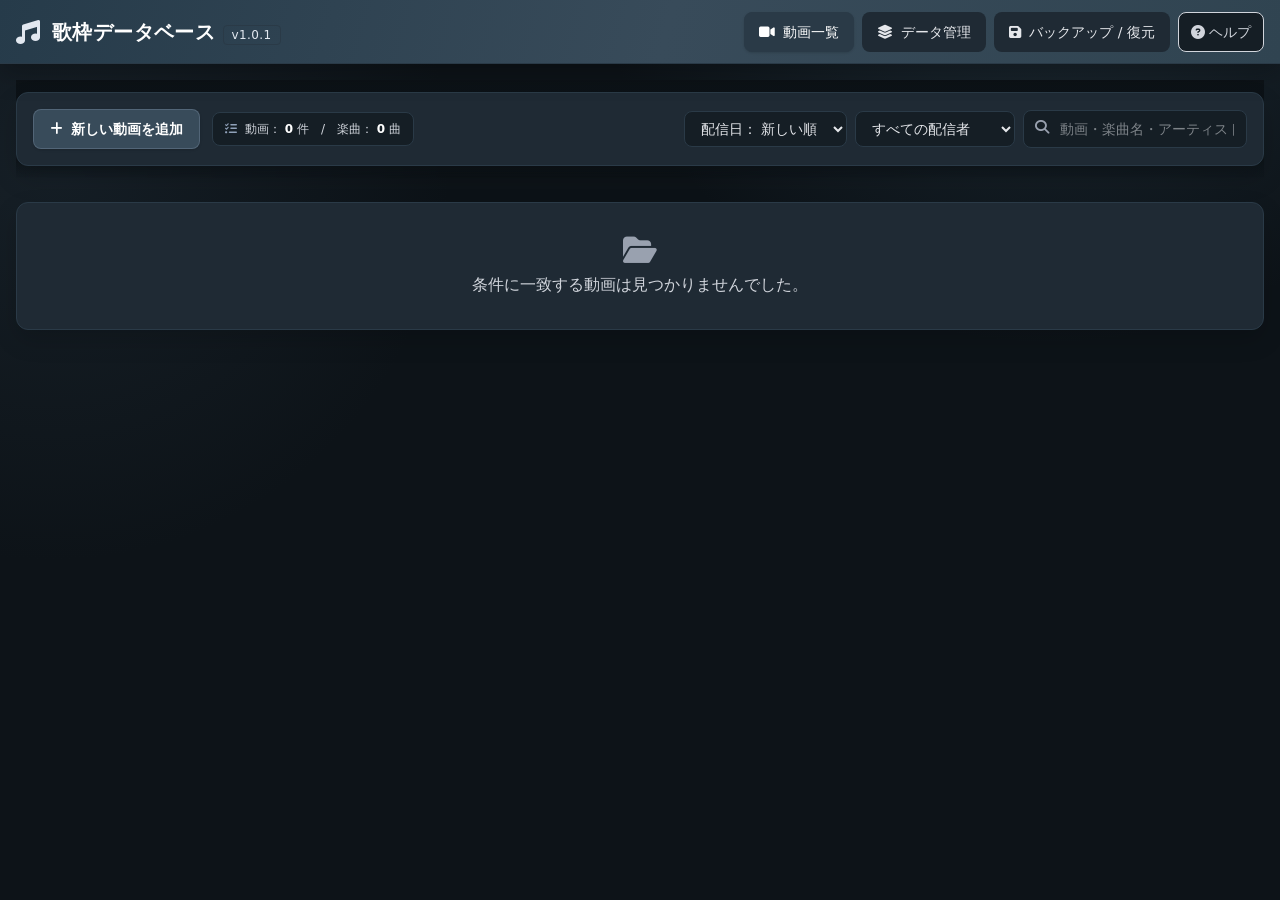
==== commit bda50848: "修正：一部セキュリティ面の向上。文章の修正 - ファイル読み込みサイズ等の規制 - UI内文章修正" ====
--- a/index.html
+++ b/index.html
@@ -4,6 +4,8 @@
 <head>
     <meta charset="UTF-8">
     <meta name="viewport" content="width=device-width, initial-scale=1.0">
+    <!-- 外部リンクを開いたページから元ページを操作されないようにする -->
+    <meta name="referrer" content="strict-origin-when-cross-origin">
 
     <link rel="icon" type="image/svg+xml" href="[data-uri]">
 
@@ -932,14 +934,14 @@
             <div class="flex items-center gap-3">
                 <i class="fa-solid fa-music text-2xl text-slate-200"></i>
                 <h1 class="text-xl font-bold tracking-wide">歌枠データベース <span
-                        class="text-xs font-normal text-slate-200 bg-base-deep/80 border border-base px-2 py-0.5 rounded">v1.0.0</span>
+                        class="text-xs font-normal text-slate-200 bg-base-deep/80 border border-base px-2 py-0.5 rounded">v1.0.1</span>
                 </h1>
             </div>
 
             <nav class="flex items-center gap-2 text-sm flex-wrap">
                 <button onclick="switchTab('streamTab')" id="nav-streamTab"
                     class="px-3.5 py-2 rounded-lg bg-base-sub text-white font-medium transition hover:bg-base-bright flex items-center gap-2 shadow border border-base">
-                    <i class="fa-solid fa-video"></i> 歌枠一覧
+                    <i class="fa-solid fa-video"></i> 動画一覧
                 </button>
                 <button onclick="switchTab('dataTab')" id="nav-dataTab"
                     class="px-3.5 py-2 rounded-lg bg-base-mid hover:bg-base-dark text-gray-200 font-medium transition flex items-center gap-2 border border-transparent">
@@ -986,14 +988,14 @@
                                 <span id="playerStreamDate"
                                     class="text-[11px] text-gray-300 font-mono">2026/09/20</span>
                             </div>
-                            <h2 id="playerTitle" class="font-bold text-sm text-white truncate">歌枠タイトル</h2>
+                            <h2 id="playerTitle" class="font-bold text-sm text-white truncate">動画タイトル</h2>
                         </div>
                     </div>
                     <div class="flex items-center gap-2 shrink-0">
                         <button onclick="toggleTheaterMode()" id="theaterBtn"
                             class="px-3 py-1.5 bg-base-bright hover:bg-base-sub text-xs rounded font-medium transition flex items-center gap-1 text-white shadow border border-base">
                             <i id="theaterIcon" class="fa-solid fa-expand"></i> <span
-                                id="theaterBtnText">シアターモード(拡大)</span>
+                                id="theaterBtnText">シアターモード</span>
                         </button>
                         <button onclick="closePlayer()"
                             class="px-2.5 py-1.5 bg-red-800/80 hover:bg-red-700 text-xs rounded text-white transition shadow border border-red-600/30">
@@ -1012,8 +1014,8 @@
                         class="p-4 bg-base-mid flex flex-col gap-3 max-h-[500px] overflow-y-auto no-scrollbar border-t lg:border-t-0 lg:border-l border-base lg:col-span-1">
                         <h3
                             class="font-bold text-sm text-slate-200 flex items-center justify-between pb-2 border-b border-base">
-                            <span class="flex items-center gap-2"><i class="fa-solid fa-music"></i> 歌唱タイムスタンプ一覧</span>
-                            <span class="text-[11px] text-gray-400 font-normal">※再生に合わせて自動移動</span>
+                            <span class="flex items-center gap-2"><i class="fa-solid fa-music"></i> タイムスタンプ</span>
+                            <!-- <span class="text-[11px] text-gray-400 font-normal">※再生に合わせて自動移動</span> -->
                         </h3>
                         <div id="playerSongList" class="flex flex-col gap-2 py-1"></div>
                     </div>
@@ -1032,8 +1034,8 @@
                         <div
                             class="bg-base-dark border border-base px-3 py-2 rounded-lg text-xs text-gray-300 font-medium flex items-center gap-2">
                             <i class="fa-solid fa-list-check text-slate-400"></i>
-                            <span>表示: <b id="streamDisplayCount" class="text-white">0</b> 件 （全 <b id="songDisplayCount"
-                                    class="text-white">0</b> 曲）</span>
+                            <span>動画： <b id="streamDisplayCount" class="text-white">0</b> 件　/　楽曲： <b id="songDisplayCount"
+                                    class="text-white">0</b> 曲</span>
                         </div>
                     </div>
 
@@ -1041,20 +1043,20 @@
                         <div class="relative min-w-[150px]">
                         <select id="streamSortSelect" onchange="renderStreams()" aria-label="歌枠の並び替え"
                                 class="w-full bg-base-dark border border-base rounded-lg px-3 py-2 text-sm text-gray-200 focus:outline-none focus:border-slate-400">
-                                <option value="streamDate_desc">配信日 (新しい順)</option>
-                                <option value="streamDate_asc">配信日 (古い順)</option>
-                                <option value="createdAt_desc">登録日 (新しい順)</option>
+                                <option value="streamDate_desc">配信日： 新しい順</option>
+                                <option value="streamDate_asc">配信日： 古い順</option>
+                                <option value="createdAt_desc">登録日： 新しい順</option>
                             </select>
                         </div>
                         <div class="relative min-w-[160px]">
                         <select id="streamFilterStreamer" onchange="renderStreams()" aria-label="配信者で絞り込み"
                                 class="w-full bg-base-dark border border-base rounded-lg px-3 py-2 text-sm text-gray-200 focus:outline-none focus:border-slate-400">
-                                <option value="">すべての配信者 (全件)</option>
+                                <option value="">すべての配信者</option>
                             </select>
                         </div>
                         <div class="relative min-w-[200px]">
                             <input type="text" id="streamSearchKeyword" onkeyup="renderStreams()" aria-label="歌枠を検索"
-                                oninput="renderStreams()" placeholder="歌枠・楽曲名・原曲歌手・歌唱者を検索..."
+                                oninput="renderStreams()" placeholder="動画・楽曲名・アーティスト名・配信者を検索..."
                                 class="w-full bg-base-dark border border-base rounded-lg pl-9 pr-3 py-2 text-sm text-gray-200 focus:outline-none focus:border-slate-400">
                             <i class="fa-solid fa-magnifying-glass absolute left-3 top-2.5 text-gray-400 text-sm"></i>
                         </div>
@@ -1092,13 +1094,13 @@
                     class="subdata-filter bg-base-mid p-3.5 rounded-xl border border-base shadow flex flex-col md:flex-row gap-4 items-center justify-between">
                     <div class="flex items-center gap-3 w-full md:w-auto">
                         <span class="text-sm text-gray-200 font-semibold whitespace-nowrap"><i
-                                class="fa-solid fa-sort"></i> 並び替え:</span>
+                                class="fa-solid fa-sort"></i>並び替え：</span>
                         <select id="songSortSelect" onchange="renderSongTab()" aria-label="楽曲の並び替え"
                             class="bg-base-dark border border-base rounded-lg px-3 py-2 text-sm text-gray-200 focus:outline-none focus:border-slate-400">
-                            <option value="title_asc">楽曲名順 (五十音)</option>
-                            <option value="count_desc">歌唱回数順 (多い順)</option>
-                            <option value="artist_asc">アーティスト名順 (五十音)</option>
-                            <option value="recent_desc">最新歌唱日 (新しい順)</option>
+                            <option value="title_asc">楽曲名： 五十音順</option>
+                            <option value="count_desc">歌唱回数： 多い順</option>
+                            <option value="artist_asc">アーティスト名： 五十音順</option>
+                            <option value="recent_desc">歌唱日： 新しい順</option>
                         </select>
                     </div>
 
@@ -1110,7 +1112,7 @@
 
                         <div class="relative min-w-[220px]">
                             <input type="text" id="songSearchKeyword" onkeyup="renderSongTab()" aria-label="楽曲を検索"
-                                oninput="renderSongTab()" placeholder="楽曲名・アーティスト名・歌唱者を検索..."
+                                oninput="renderSongTab()" placeholder="楽曲名・アーティスト名・配信者を検索..."
                                 class="w-full bg-base-dark border border-base rounded-lg pl-9 pr-3 py-2 text-sm text-gray-200 focus:outline-none focus:border-slate-400">
                             <i class="fa-solid fa-magnifying-glass absolute left-3 top-2.5 text-gray-400 text-sm"></i>
                         </div>
@@ -1122,18 +1124,18 @@
                     class="subdata-filter hidden bg-base-mid p-3.5 rounded-xl border border-base shadow flex flex-col md:flex-row gap-4 items-center justify-between">
                     <div class="flex items-center gap-3 w-full md:w-auto">
                         <span class="text-sm text-gray-200 font-semibold whitespace-nowrap"><i
-                                class="fa-solid fa-sort"></i> 並び替え:</span>
+                                class="fa-solid fa-sort"></i>並び替え:</span>
                         <select id="singerSortSelect" onchange="renderSingerTab()" aria-label="アーティストの並び替え"
                             class="bg-base-dark border border-base rounded-lg px-3 py-2 text-sm text-gray-200 focus:outline-none focus:border-slate-400">
-                            <option value="artist_asc">アーティスト名順 (五十音)</option>
-                            <option value="song_count_desc">レパートリー楽曲数順 (多い順)</option>
-                            <option value="sing_count_desc">総歌唱回数順 (多い順)</option>
+                            <option value="artist_asc">アーティスト名： 五十音順</option>
+                            <option value="song_count_desc">レパートリー楽曲数： 多い順</option>
+                            <option value="sing_count_desc">総歌唱回数： 多い順</option>
                         </select>
                     </div>
 
                     <div class="relative min-w-[220px] w-full md:w-auto">
                         <input type="text" id="singerSearchKeyword" onkeyup="renderSingerTab()" aria-label="アーティストを検索"
-                            oninput="renderSingerTab()" placeholder="原曲歌手名・持ち歌を検索..."
+                            oninput="renderSingerTab()" placeholder="アーティスト名・楽曲名を検索..."
                             class="w-full bg-base-dark border border-base rounded-lg pl-9 pr-3 py-2 text-sm text-gray-200 focus:outline-none focus:border-slate-400">
                         <i class="fa-solid fa-magnifying-glass absolute left-3 top-2.5 text-gray-400 text-sm"></i>
                     </div>
@@ -1150,7 +1152,7 @@
                                     <th class="px-4 py-3 w-1/4">楽曲名</th>
                                     <th class="px-4 py-3 w-1/5">アーティスト名</th>
                                     <th class="px-4 py-3 text-center w-20">歌唱回数</th>
-                                    <th class="px-4 py-3 w-[40%]">歌唱された歌枠・タイムスタンプ (全履歴)</th>
+                                    <th class="px-4 py-3 w-[40%]">歌唱された動画・タイムスタンプ (全履歴)</th>
                                     <th class="px-4 py-3 text-center w-24">操作</th>
                                 </tr>
                             </thead>
@@ -1171,9 +1173,9 @@
                     <div class="flex flex-wrap items-center justify-between gap-4 border-b border-base pb-4">
                         <div>
                             <h2 class="text-lg font-bold text-white flex items-center gap-2">
-                                <i class="fa-solid fa-users text-slate-300"></i> チャンネル登録 & 管理
+                                <i class="fa-solid fa-users text-slate-300"></i> チャンネル登録・管理
                             </h2>
-                            <p class="text-xs text-gray-300 mt-1">配信者・歌唱者として紐付けるチャンネル情報を管理します。</p>
+                            <p class="text-xs text-gray-300 mt-1">配信者・歌唱者に紐付けるチャンネル情報を管理します</p>
                         </div>
                         <button onclick="openNewStreamerModal()"
                             class="bg-base-bright hover:bg-base-sub text-white text-xs font-bold px-4 py-2 rounded-lg transition flex items-center gap-2 shadow border border-slate-400/30">
@@ -1184,7 +1186,7 @@
                     <div class="bg-base-dark p-4 rounded-xl border border-base flex flex-col gap-4">
                         <h3
                             class="font-bold text-slate-200 text-sm border-b border-base pb-2 flex items-center justify-between">
-                            <span><i class="fa-solid fa-id-card"></i> 登録メンバー 一覧</span>
+                            <span><i class="fa-solid fa-id-card"></i> 登録メンバー一覧</span>
                             <span id="streamerCountBadge"
                                 class="text-xs bg-base-mid px-2 py-0.5 rounded text-gray-300 border border-base/40">0名</span>
                         </h3>
@@ -1200,29 +1202,29 @@
             <div class="bg-base-mid p-6 rounded-xl border border-base shadow flex flex-col gap-6">
                 <div>
                     <h2 class="text-lg font-bold text-white mb-1"><i class="fa-solid fa-file-zipper text-slate-200"></i>
-                        データバックアップ / 復元 (.uwp 形式)</h2>
-                    <p class="text-xs text-gray-300">旧バージョンのバックアップデータ (.uwp) もそのまま読み込み・自動互換変換が可能です。</p>
+                        データバックアップ・復元 (.uwp 形式)</h2>
+                    <p class="text-xs text-gray-300">旧バージョンのバックアップデータ (.uwp) も読み込み・変換できます</p>
                 </div>
 
                 <div class="grid grid-cols-1 md:grid-cols-2 gap-4">
                     <div class="bg-base-dark p-4 rounded-xl border border-base flex flex-col items-start gap-3">
-                        <h3 class="font-bold text-sm text-slate-200">バックアップのエクスポート (.uwp)</h3>
+                        <h3 class="font-bold text-sm text-slate-200">バックアップを保存（.uwpファイル）</h3>
                         <p class="text-xs text-gray-300">現在の全データを「<span
-                                class="font-mono text-slate-300">YYYYMMDD_HHMMSS_utawakudb.uwp</span>」形式で保存します。</p>
+                                class="font-mono text-slate-300">YYYYMMDD_HHMMSS_utawakudb.uwp</span>」形式で保存します</p>
                         <button onclick="exportBackupZip()"
                             class="bg-base-bright hover:bg-base-sub text-white font-bold px-4 py-2 rounded text-sm transition flex items-center gap-2 shadow border border-slate-400/30">
-                            <i class="fa-solid fa-download"></i> バックアップ (.uwp) をダウンロード
+                            <i class="fa-solid fa-download"></i> バックアップを保存（.uwpファイル）
                         </button>
                     </div>
 
                     <div class="bg-base-dark p-4 rounded-xl border border-base flex flex-col items-start gap-3">
-                        <h3 class="font-bold text-sm text-slate-200">バックアップのインポート (復元)</h3>
-                        <p class="text-xs text-gray-300">旧バージョンを含む .uwp ファイルを指定して復元します。</p>
+                        <h3 class="font-bold text-sm text-slate-200">バックアップから復元（.uwpファイル）</h3>
+                        <p class="text-xs text-gray-300">.uwpファイルを選択してデータを復元します。</p>
                         <input type="file" id="importFileInput" accept=".uwp" class="hidden"
                             onchange="importBackupFile(event)">
                         <button onclick="document.getElementById('importFileInput').click()"
                             class="bg-base-mid hover:bg-base-bright text-white font-bold px-4 py-2 rounded text-sm transition flex items-center gap-2 border border-base">
-                            <i class="fa-solid fa-upload"></i> .uwp ファイルを指定して復元
+                            <i class="fa-solid fa-upload"></i>.uwpファイルからデータを復元
                         </button>
                     </div>
                 </div>
@@ -1231,11 +1233,11 @@
 
                 <!-- === ここから追加: URL共有 === -->
                 <div class="border-base">
-                    <h2 class="text-lg font-bold text-white mb-1"><i class="fa-solid fa-share-nodes text-slate-200"></i> 他人へデータ共有 (Gist)</h2>
-                    <p class="text-xs text-gray-300 mb-3">現在のデータを短縮URL化して共有します。受け取る側はGitHubアカウント不要でURLを開くだけで読み込めます。</p>
+                    <h2 class="text-lg font-bold text-white mb-1"><i class="fa-solid fa-share-nodes text-slate-200"></i>データ共有</h2>
+                    <p class="text-xs text-gray-300 mb-3">現在のデータを共有URLに変換します。受け取る側はGitHubアカウントなしでURLを開くだけで読み込めます。</p>
                     
                     <button onclick="generateGistShareUrl()" class="bg-indigo-600 hover:bg-indigo-500 text-white font-bold px-5 py-2.5 rounded-lg text-sm transition flex items-center gap-2 shadow border border-indigo-400/30">
-                        <i class="fa-solid fa-link"></i> 共有URLを発行してコピー
+                        <i class="fa-solid fa-link"></i> 共有URLを発行・コピー
                     </button>
                 </div>
 
@@ -1243,13 +1245,13 @@
 
                 <!-- === GitHub 連携 === -->
                 <div class="mt-2">
-                    <h2 class="text-lg font-bold text-white mb-1"><i class="fa-brands fa-github text-slate-200"></i> GitHub 連携 (.uwp のクラウド保存 / 読込)</h2>
-                    <p class="text-xs text-gray-300 mb-4">GitHubのPublic/Privateリポジトリにバックアップデータを直接保存・読み込みします。</p>
+                    <h2 class="text-lg font-bold text-white mb-1"><i class="fa-brands fa-github text-slate-200"></i> GitHub連携</h2>
+                    <p class="text-xs text-gray-300 mb-4">GitHubのPublic/Privateリポジトリにバックアップデータ（.uwpファイル）を保存・読み込みできます。</p>
                     
                     <div class="grid grid-cols-1 gap-4 bg-base-dark p-5 rounded-xl border border-base mb-4 shadow-inner">
                         <div class="grid grid-cols-1 md:grid-cols-2 gap-4">
                             <div>
-                                <label class="block font-semibold mb-1 text-gray-200 text-xs">オーナー名 (ユーザー名)</label>
+                                <label class="block font-semibold mb-1 text-gray-200 text-xs">GitHubユーザー名</label>
                                 <input type="text" id="githubOwner" placeholder="例: octocat" class="w-full bg-base-mid border border-base rounded-lg p-2.5 text-xs text-white focus:outline-none focus:border-slate-400">
                             </div>
                             <div>
@@ -1258,7 +1260,7 @@
                             </div>
                         </div>
                         <div>
-                            <label class="block font-semibold mb-1 text-gray-200 text-xs">保存ファイルパス (リポジトリ内のパス)</label>
+                            <label class="block font-semibold mb-1 text-gray-200 text-xs">保存ファイル名</label>
                             <input type="text" id="githubPath" placeholder="例: data/utawakudb.uwp" value="utawakudb.uwp" class="w-full bg-base-mid border border-base rounded-lg p-2.5 text-xs text-white focus:outline-none focus:border-slate-400">
                         </div>
                         <div>
@@ -1266,8 +1268,8 @@
                                 <span>Personal Access Token (PAT) <span class="text-red-400">*</span></span>
                                 <a href="https://github.com/settings/tokens?type=beta" target="_blank" class="text-blue-400 hover:underline text-[10px]">トークンの発行はこちら <i class="fa-solid fa-arrow-up-right-from-square"></i></a>
                             </label>
-                            <input type="password" id="githubToken" placeholder="ghp_xxxxxxxxxxxx..." class="w-full bg-base-mid border border-base rounded-lg p-2.5 text-xs text-white focus:outline-none focus:border-slate-400">
-                            <p class="text-[10px] text-gray-400 mt-1.5">※トークンはブラウザ内にのみ保存されます。発行時は「Contents Read/Write (または repo)」の権限のみ付与してください。</p>
+                            <input type="password" id="githubToken" autocomplete="off" placeholder="ghp_xxxxxxxxxxxx..." class="w-full bg-base-mid border border-base rounded-lg p-2.5 text-xs text-white focus:outline-none focus:border-slate-400">
+                            <p class="text-[10px] text-gray-400 mt-1.5">※トークンはブラウザにのみ保存されます。発行時は「Contents Read/Write (または repo)」の権限のみ付与してください。</p>
                         </div>
                     </div>
                     
@@ -1276,7 +1278,7 @@
                             <i class="fa-solid fa-cloud-arrow-up"></i> GitHubへ保存
                         </button>
                         <button onclick="loadFromGitHub()" class="bg-base-mid hover:bg-base-bright text-white font-bold px-5 py-2.5 rounded-lg text-sm transition flex items-center gap-2 border border-base shadow">
-                            <i class="fa-solid fa-cloud-arrow-down"></i> GitHubから読込
+                            <i class="fa-solid fa-cloud-arrow-down"></i> GitHubから読み込み
                         </button>
                     </div>
                 </div>
@@ -1285,10 +1287,10 @@
 
                 <div>
                     <h2 class="text-lg font-bold text-red-400 mb-1"><i class="fa-solid fa-trash-can"></i> データの初期化</h2>
-                    <p class="text-xs text-gray-300 mb-4">全データを初期化します。</p>
+                    <p class="text-xs text-gray-300 mb-4">すべてのデータを削除します。</p>
                     <button onclick="openConfirmResetModal()"
                         class="bg-red-900/80 hover:bg-red-800 text-white font-bold px-4 py-2 rounded-sm transition flex items-center gap-2 border border-red-700/50">
-                        <i class="fa-solid fa-trash"></i> データを完全に初期化する
+                        <i class="fa-solid fa-trash"></i>すべてのデータを削除
                     </button>
                 </div>
             </div>
@@ -1345,7 +1347,7 @@
             <div class="p-4 flex flex-col gap-3">
                 <div class="relative">
                     <input type="text" id="singerModalSearch" oninput="renderSingerModalList()"
-                        placeholder="メンバー名で絞り込み..."
+                        placeholder="歌唱者名で絞り込み..."
                         class="w-full bg-base-dark border border-base rounded-lg pl-8 pr-3 py-1.5 text-xs text-white focus:outline-none focus:border-slate-400">
                     <i class="fa-solid fa-magnifying-glass absolute left-2.5 top-2.5 text-gray-400 text-xs"></i>
                 </div>
@@ -1353,7 +1355,7 @@
                 </div>
             </div>
             <div class="p-3 bg-base-dark border-t border-base flex justify-between items-center text-xs">
-                <span id="singerModalSelectedCount" class="text-gray-300 font-medium">選択中: 0名</span>
+                <span id="singerModalSelectedCount" class="text-gray-300 font-medium">選択中： 0名</span>
                 <button onclick="applySingerSelection()"
                     class="bg-base-bright hover:bg-base-sub text-white px-4 py-1.5 rounded-lg font-bold transition border border-slate-400/30">
                     決定
@@ -1417,22 +1419,22 @@
                     <div id="modalStreamerAvatarPreview" class="shrink-0"></div>
                     <div>
                         <div class="text-xs text-slate-300 font-semibold">プレビュー</div>
-                        <div id="modalStreamerCurrentLabel" class="text-sm font-bold text-white">配信者名</div>
+                        <div id="modalStreamerCurrentLabel" class="text-sm font-bold text-white">アカウント表示名</div>
                     </div>
                 </div>
                 <div>
-                    <label class="block font-semibold mb-1 text-gray-200 text-xs">アカウント表示名 <span
+                    <label class="block font-semibold mb-1 text-gray-200 text-xs">アカウント表示名<span
                             class="text-red-400">*</span></label>
                     <input type="text" id="modalInputStreamerDisplayName" oninput="updateModalAvatarPreview()"
                         class="w-full bg-base-dark border border-base rounded-lg p-2.5 text-white focus:outline-none focus:border-slate-400">
                 </div>
                 <div>
-                    <label class="block font-semibold mb-1 text-gray-200 text-xs">アカウント名 (ID / @ハンドル名)</label>
+                    <label class="block font-semibold mb-1 text-gray-200 text-xs">アカウント名（ID / @ハンドル名）</label>
                     <input type="text" id="modalInputStreamerAccount"
                         class="w-full bg-base-dark border border-base rounded-lg p-2.5 text-white focus:outline-none focus:border-slate-400">
                 </div>
                 <div>
-                    <label class="block font-semibold mb-1 text-gray-200 text-xs">アイコン画像 URL</label>
+                    <label class="block font-semibold mb-1 text-gray-200 text-xs">アイコン画像URL</label>
                     <input type="url" id="modalInputStreamerIcon" oninput="updateModalAvatarPreview()"
                         class="w-full bg-base-dark border border-base rounded-lg p-2.5 text-white focus:outline-none focus:border-slate-400">
                 </div>
@@ -1453,7 +1455,7 @@
             class="bg-base-mid border border-base rounded-2xl w-full max-w-3xl max-h-[90vh] flex flex-col shadow-2xl overflow-hidden">
             <div class="p-4 bg-base-dark border-b border-base flex justify-between items-center">
                 <h3 id="streamModalTitle" class="text-lg font-bold text-white flex items-center gap-2">
-                    <i class="fa-solid fa-pen-to-square text-slate-200"></i> 歌枠の登録
+                    <i class="fa-solid fa-pen-to-square text-slate-200"></i>動画の登録
                 </h3>
                 <button onclick="closeStreamModal()" class="text-gray-300 hover:text-white text-xl">
                     <i class="fa-solid fa-xmark"></i>
@@ -1464,7 +1466,7 @@
                 <input type="hidden" id="editStreamId">
 
                 <div>
-                    <label class="block font-semibold mb-1 text-gray-200">YouTube動画URL または 動画ID <span
+                    <label class="block font-semibold mb-1 text-gray-200">YouTube動画URLまたは動画ID <span
                             class="text-red-400">*</span></label>
                     <div class="flex gap-2">
                         <input type="text" id="inputYoutubeUrl" oninput="previewYoutubeThumbnail()"
@@ -1473,13 +1475,13 @@
                             placeholder="https://www.youtube.com/watch?v=XXXXXX">
                         <button type="button" onclick="autoFetchYoutubeTitle()" id="btnFetchTitle"
                             class="bg-base-dark hover:bg-base-bright text-slate-200 border border-base text-xs font-semibold px-3 py-2 rounded-lg transition shrink-0 flex items-center gap-1">
-                            <i class="fa-solid fa-wand-magic-sparkles"></i> <span id="btnFetchTitleText">タイトル自動取得</span>
+                            <i class="fa-solid fa-wand-magic-sparkles"></i> <span id="btnFetchTitleText">動画タイトルを取得</span>
                         </button>
                     </div>
                 </div>
 
                 <div>
-                    <label class="block font-semibold mb-1 text-gray-200">歌枠タイトル <span
+                    <label class="block font-semibold mb-1 text-gray-200">動画タイトル<span
                             class="text-red-400">*</span></label>
                     <input type="text" id="inputStreamTitle" placeholder="例: 【歌枠】夜のまったり雑談歌枠！【VTuber】"
                         class="w-full bg-base-dark border border-base rounded-lg p-2.5 text-white focus:outline-none focus:border-slate-400">
@@ -1507,7 +1509,7 @@
                                 class="w-full bg-base-dark border border-base rounded-lg p-2 text-xs text-white focus:outline-none focus:border-slate-400">
                         </div>
                         <div>
-                            <label class="block font-semibold mb-1 text-gray-200 text-xs">アカウント名 (ID / @ハンドル名)</label>
+                            <label class="block font-semibold mb-1 text-gray-200 text-xs">アカウント名（ID / @ハンドル名）</label>
                             <input type="text" id="inputStreamerAccount" oninput="onStreamerInputsChanged()"
                                 placeholder="例: @sakura_kano"
                                 class="w-full bg-base-dark border border-base rounded-lg p-2 text-xs text-white focus:outline-none focus:border-slate-400">
@@ -1534,10 +1536,10 @@
                         <img id="streamThumbPreview" class="w-full h-full object-cover hidden" src=""
                             alt="Thumbnail Preview">
                         <span id="streamThumbPlaceholder" class="text-xs text-gray-400"><i
-                                class="fa-regular fa-image"></i> サムネイル</span>
+                                class="fa-regular fa-image"></i>サムネイル</span>
                     </div>
                     <div class="md:col-span-2">
-                        <label class="block text-xs font-semibold mb-1 text-gray-200">カスタムサムネイル画像URL (任意)</label>
+                        <label class="block text-xs font-semibold mb-1 text-gray-200">カスタムサムネイル画像URL（任意）</label>
                         <input type="url" id="inputCustomThumbnail" oninput="previewYoutubeThumbnail()"
                             placeholder="自動取得以外の画像を使う場合は入力"
                             class="w-full bg-base-dark border border-base rounded-lg p-2 text-xs text-white focus:outline-none focus:border-slate-400">
@@ -1548,12 +1550,12 @@
                 <div class="border-t border-base pt-4">
                     <div class="flex justify-between items-center mb-2">
                         <label class="font-bold text-slate-200 flex items-center gap-1">
-                            <i class="fa-solid fa-list-music"></i> 登録楽曲・タイムスタンプ一覧 (<span
-                                id="songCountInModal">0</span>曲)
+                            <i class="fa-solid fa-list-music"></i>楽曲・タイムスタンプ一覧（<span
+                                id="songCountInModal">0</span>曲）
                         </label>
                         <button type="button" onclick="openAddSongsModal()"
                             class="text-xs bg-base-bright hover:bg-base-sub text-white px-3.5 py-1.5 rounded-lg transition flex items-center gap-1 shadow border border-slate-400/30 font-bold">
-                            <i class="fa-solid fa-plus"></i> 曲・タイムスタンプを追加
+                            <i class="fa-solid fa-plus"></i>楽曲・タイムスタンプを追加
                         </button>
                     </div>
 
@@ -1566,7 +1568,7 @@
             <div class="p-4 bg-base-dark border-t border-base flex justify-between items-center">
                 <button type="button" id="btnDeleteStream" onclick="openConfirmDeleteModal()"
                     class="hidden bg-red-900/80 hover:bg-red-800 text-white font-medium px-4 py-2 rounded-lg text-sm transition flex items-center gap-1 border border-red-700/50">
-                    <i class="fa-solid fa-trash"></i> この歌枠を削除
+                    <i class="fa-solid fa-trash"></i>削除
                 </button>
                 <div class="flex items-center gap-2 ml-auto">
                     <button type="button" onclick="closeStreamModal()"
@@ -1585,7 +1587,7 @@
             class="bg-base-mid border border-base rounded-2xl w-full max-w-2xl max-h-[85vh] flex flex-col shadow-2xl overflow-hidden">
             <div class="p-4 bg-base-dark border-b border-base flex justify-between items-center">
                 <h3 id="addSongsModalTitle" class="text-md font-bold text-white flex items-center gap-2">
-                    <i class="fa-solid fa-layer-group text-slate-200"></i> タイムスタンプ（曲）追加
+                    <i class="fa-solid fa-layer-group text-slate-200"></i>楽曲・タイムスタンプを追加
                 </h3>
                 <button onclick="closeAddSongsModal()" class="text-gray-300 hover:text-white text-xl">
                     <i class="fa-solid fa-xmark"></i>
@@ -1610,23 +1612,23 @@
                 <div id="addSingleArea" class="flex flex-col gap-3 bg-base-dark p-4 rounded-xl border border-base">
                     <!-- 既登録曲からの選択プルダウン -->
                     <div>
-                        <label class="block font-semibold mb-1 text-gray-300">登録済みの曲から選ぶ (任意)</label>
+                        <label class="block font-semibold mb-1 text-gray-300">登録済みの楽曲から選ぶ（任意）</label>
                         <select id="modalSelectExistingSong" onchange="onExistingSongSelected()"
                             class="w-full bg-base-mid border border-base rounded-lg p-2 text-white focus:outline-none focus:border-slate-400">
-                            <option value="">-- 登録済みの曲から自動入力 --</option>
+                            <option value="">-- 登録済みの楽曲から自動入力 --</option>
                         </select>
                     </div>
 
                     <div class="grid grid-cols-1 md:grid-cols-3 gap-2">
                         <div>
                             <label class="block font-semibold mb-1 text-gray-300">
-                                タイムスタンプ <span class="text-red-400">*</span>
+                                タイムスタンプ<span class="text-red-400">*</span>
                             </label>
                             <input type="text" id="modalInputTs" placeholder="例: 01:23 / 01:23:45"
                                 class="w-full bg-base-mid border border-base rounded-lg p-2 text-white focus:outline-none focus:border-slate-400">
                         </div>
                         <div>
-                            <label class="block font-semibold mb-1 text-gray-300">楽曲名 <span
+                            <label class="block font-semibold mb-1 text-gray-300">楽曲名<span
                                     class="text-red-400">*</span></label>
                             <input type="text" id="modalInputTitle" placeholder="例: ドライフラワー"
                                 class="w-full bg-base-mid border border-base rounded-lg p-2 text-white focus:outline-none focus:border-slate-400">
@@ -1639,16 +1641,16 @@
                     </div>
                     <div class="flex items-center justify-between pt-2">
                         <div class="flex items-center gap-2">
-                            <span class="text-gray-400">歌唱者:</span>
+                            <span class="text-gray-400">歌唱者： </span>
                             <div id="modalSingerAvatarsPreview" class="flex items-center gap-1"></div>
                             <button type="button" onclick="openSingerSelectModalForAddModal()"
                                 class="bg-base-mid hover:bg-base-bright text-white px-2 py-1 rounded border border-base transition text-[11px]">
-                                <i class="fa-solid fa-user-plus"></i> 指定
+                                <i class="fa-solid fa-user-plus"></i>選択
                             </button>
                         </div>
                         <button type="button" id="btnAddSingleSongBtn" onclick="addSingleSongToTempList()"
                             class="bg-base-bright hover:bg-base-sub text-white px-4 py-2 rounded-lg font-bold transition border border-slate-400/30">
-                            <i class="fa-solid fa-plus"></i> リストに追加
+                            <i class="fa-solid fa-plus"></i>リストに追加
                         </button>
                     </div>
                 </div>
@@ -1656,7 +1658,7 @@
                 <!-- テキスト一括追加エリア -->
                 <div id="addBatchArea" class="hidden flex-col gap-2 bg-base-dark p-4 rounded-xl border border-base">
                     <label class="font-semibold text-slate-200">タイムスタンプ一括解析テキスト</label>
-                    <p class="text-[11px] text-gray-400">YouTubeの概要欄やコメント欄からタイムスタンプ付きの歌唱リストを貼り付けてください。<br>形式例:
+                    <p class="text-[11px] text-gray-400">YouTubeの概要欄やコメント欄からタイムスタンプ付きの歌唱リストを貼り付けてください。<br>例： 
                         <code>01:23 ドライフラワー / 優里</code> または <code>01:23:45 ドライフラワー - 優里</code>
                     </p>
                     <textarea id="modalBatchText" rows="6" placeholder="01:23 ドライフラワー / 優里
@@ -1672,9 +1674,9 @@
                 <!-- 追加予定リスト領域 -->
                 <div id="tempSongListSection" class="flex flex-col gap-2 pt-2">
                     <div class="flex items-center justify-between font-bold text-slate-200 text-xs">
-                        <span>追加予定の楽曲リスト (<span id="tempSongCount">0</span>曲)</span>
+                        <span>追加予定の楽曲リスト（<span id="tempSongCount">0</span>曲）</span>
                         <button type="button" onclick="clearTempSongsList()"
-                            class="text-red-400 hover:text-red-300 text-[11px] font-normal">全消去</button>
+                            class="text-red-400 hover:text-red-300 text-[11px] font-normal">すべて削除</button>
                     </div>
                     <div id="tempSongListContainer"
                         class="flex flex-col gap-2 max-h-[220px] overflow-y-auto no-scrollbar pr-1 bg-base-dark/30 p-2 rounded-xl border border-base/50">
@@ -1699,13 +1701,13 @@
         class="hidden fixed inset-0 z-[80] bg-black/80 backdrop-blur-sm flex items-center justify-center p-4">
         <div class="bg-base-mid border border-base rounded-2xl w-full max-w-md p-6 shadow-2xl flex flex-col gap-4">
             <h3 class="text-lg font-bold text-white flex items-center gap-2"><i
-                    class="fa-solid fa-triangle-exclamation text-red-400"></i> 曲の削除確認</h3>
-            <p class="text-sm text-gray-200">この曲を歌枠の登録リストから削除してもよろしいですか？</p>
+                    class="fa-solid fa-triangle-exclamation text-red-400"></i> 楽曲の削除確認</h3>
+            <p class="text-sm text-gray-200">この楽曲を動画の登録リストから削除してもよろしいですか？</p>
             <div class="flex justify-end gap-2 mt-2">
                 <button onclick="closeConfirmDeleteSongModal()"
                     class="bg-base-dark text-white px-4 py-2 rounded-lg text-xs border border-base">キャンセル</button>
                 <button onclick="executeDeleteSongFromModal()"
-                    class="bg-red-800 text-white px-4 py-2 rounded-lg text-xs font-bold border border-red-600/30">削除実行</button>
+                    class="bg-red-800 text-white px-4 py-2 rounded-lg text-xs font-bold border border-red-600/30">削除</button>
             </div>
         </div>
     </div>
@@ -1715,13 +1717,13 @@
         class="hidden fixed inset-0 z-50 bg-black/80 backdrop-blur-sm flex items-center justify-center p-4">
         <div class="bg-base-mid border border-base rounded-2xl w-full max-w-md p-6 shadow-2xl flex flex-col gap-4">
             <h3 class="text-lg font-bold text-white flex items-center gap-2"><i
-                    class="fa-solid fa-triangle-exclamation text-red-400"></i> 削除の確認</h3>
-            <p class="text-sm text-gray-200">本当にこの歌枠を削除しますか？</p>
+                    class="fa-solid fa-triangle-exclamation text-red-400"></i>動画削除の確認</h3>
+            <p class="text-sm text-gray-200">本当にこの動画を削除しますか？</p>
             <div class="flex justify-end gap-2 mt-2">
                 <button onclick="closeConfirmDeleteModal()"
                     class="bg-base-dark text-white px-4 py-2 rounded-lg text-xs border border-base">キャンセル</button>
                 <button onclick="executeDeleteStream()"
-                    class="bg-red-800 text-white px-4 py-2 rounded-lg text-xs font-bold border border-red-600/30">削除実行</button>
+                    class="bg-red-800 text-white px-4 py-2 rounded-lg text-xs font-bold border border-red-600/30">削除</button>
             </div>
         </div>
     </div>
@@ -1731,13 +1733,13 @@
         class="hidden fixed inset-0 z-50 bg-black/80 backdrop-blur-sm flex items-center justify-center p-4">
         <div class="bg-base-mid border border-base rounded-2xl w-full max-w-md p-6 shadow-2xl flex flex-col gap-4">
             <h3 class="text-lg font-bold text-red-400 flex items-center gap-2"><i
-                    class="fa-solid fa-triangle-exclamation"></i> データ初期化の確認</h3>
-            <p class="text-sm text-gray-200">すべてのデータを初期化します。よろしいですか？</p>
+                    class="fa-solid fa-triangle-exclamation"></i> データ削除の確認</h3>
+            <p class="text-sm text-gray-200">すべてのデータを削除します。よろしいですか？</p>
             <div class="flex justify-end gap-2 mt-2">
                 <button onclick="closeConfirmResetModal()"
                     class="bg-base-dark text-white px-4 py-2 rounded-lg text-xs border border-base">キャンセル</button>
                 <button onclick="executeResetAllData()"
-                    class="bg-red-800 text-white px-4 py-2 rounded-lg text-xs font-bold border border-red-600/30">全初期化</button>
+                    class="bg-red-800 text-white px-4 py-2 rounded-lg text-xs font-bold border border-red-600/30">すべて削除</button>
             </div>
         </div>
     </div>
@@ -1749,7 +1751,7 @@
             class="bg-base-mid border border-base rounded-2xl w-full max-w-2xl max-h-[85vh] flex flex-col shadow-2xl overflow-hidden">
             <div class="p-4 bg-base-dark border-b border-base flex justify-between items-center">
                 <h3 class="text-lg font-bold text-white flex items-center gap-2">
-                    <i class="fa-solid fa-circle-question text-slate-200"></i> 機能ガイド & 取扱説明書
+                    <i class="fa-solid fa-circle-question text-slate-200"></i> 機能ガイド・使い方
                 </h3>
                 <button onclick="closeHelpModal()" class="text-gray-300 hover:text-white text-xl"><i
                         class="fa-solid fa-xmark"></i></button>
@@ -1816,6 +1818,63 @@
         let songIndexToDelete = null; // 削除対象のインデックス
         let modalAddTempSingerIds = []; // タイムスタンプ追加モーダル用の歌唱者ID
         let activeSingerSelectCallback = null; // 歌唱者選択完了時のコールバック
+
+        // インポート・共有データは信頼できない入力として扱う。巨大なアーカイブや
+        // URL ハッシュによるメモリ消費を避けるため、扱う JSON は 5 MiB までに制限する。
+        const MAX_BACKUP_BYTES = 5 * 1024 * 1024;
+        const MAX_SHARE_HASH_LENGTH = 2 * 1024 * 1024;
+
+        function isSafeExternalUrl(value) {
+            if (typeof value !== 'string' || !value.trim()) return false;
+            try {
+                const url = new URL(value, window.location.href);
+                return url.protocol === 'https:' || url.protocol === 'http:';
+            } catch (_) {
+                return false;
+            }
+        }
+
+        // 動的に組み立てる HTML にはデータベース／バックアップ由来の文字列が含まれる。
+        // 挿入前に危険な要素・イベント属性・URL を除去する。既存の動的ボタンだけは
+        // 厳密に検証した onclick 形式を許可し、任意の JavaScript は実行させない。
+        const nativeInnerHtmlDescriptor = Object.getOwnPropertyDescriptor(Element.prototype, 'innerHTML');
+
+        // function sanitizeDynamicHtml(html) {
+            // const template = document.createElement('template');
+            // nativeInnerHtmlDescriptor.set.call(template, String(html));
+            // const blockedTags = new Set(['BASE', 'EMBED', 'FORM', 'FRAME', 'IFRAME', 'LINK', 'MATH', 'META', 'OBJECT', 'SCRIPT', 'STYLE', 'SVG']);
+            // const allowedClick = /^(?:(?:switchTab|playStream|openStreamModal|toggleSongListAccordion|playStreamSong|toggleSongHistory|openMasterSongEditModal|toggleSingerSongs|openSingerNameEditModal|openStreamerEditModal|openAddSongsModalForEdit|confirmDeleteSongFromStreamModal|removeTempSong)\((?:'[-\w]+'|null|true|\d+)(?:\s*,\s*(?:'[-\w]+'|null|true|\d+))*\);?\s*)+$/;
+            // template.content.querySelectorAll('*').forEach(element => {
+                // if (blockedTags.has(element.tagName)) {
+                    // element.remove();
+                    // return;
+                // }
+                // [...element.attributes].forEach(attribute => {
+                    // const name = attribute.name.toLowerCase();
+                    // if (name.startsWith('on')) {
+                        // if (name !== 'onclick' || !allowedClick.test(attribute.value)) element.removeAttribute(attribute.name);
+                    // }
+                    // if ((name === 'href' || name === 'src') && !isSafeExternalUrl(attribute.value)) {
+                        // element.removeAttribute(attribute.name);
+                    // }
+                    // if (name === 'style' || name === 'srcset' || name === 'formaction') element.removeAttribute(attribute.name);
+                // });
+                // if (element.tagName === 'A' && element.target === '_blank') {
+                    // element.rel = 'noopener noreferrer';
+                // }
+            // });
+            // return template.innerHTML;
+        // }
+// 
+        // 以降の動的 innerHTML を一律で検査する。静的な初期マークアップには影響しない。
+        // Object.defineProperty(Element.prototype, 'innerHTML', {
+            // configurable: true,
+            // enumerable: nativeInnerHtmlDescriptor.enumerable,
+            // get: nativeInnerHtmlDescriptor.get,
+            // set(value) {
+                // nativeInnerHtmlDescriptor.set.call(this, sanitizeDynamicHtml(value));
+            // }
+        // });
 
         /* 初期サンプルデータ */
         const initialSampleData = {
@@ -1938,7 +1997,7 @@
             }
 
             function getOrCreateSinger(artistName) {
-                const cleanArtist = artistName ? artistName.trim() : '未設定 / その他';
+                const cleanArtist = artistName ? artistName.trim() : '未設定・その他';
                 for (let [id, s] of singersMap.entries()) {
                     if (normalizeStr(s.name) === normalizeStr(cleanArtist)) return id;
                 }
@@ -1949,7 +2008,7 @@
             }
 
             function getOrCreateMasterSong(title, artistName) {
-                const cleanTitle = title ? title.trim() : '無題曲';
+                const cleanTitle = title ? title.trim() : '無題の楽曲';
                 const singerId = getOrCreateSinger(artistName);
 
                 for (let [id, m] of masterSongsMap.entries()) {
@@ -1984,7 +2043,7 @@
 
                 return {
                     id: s.id || ('stream-' + Date.now() + '-' + idx),
-                    title: s.title || '無題の歌枠',
+                    title: s.title || '無題の動画',
                     streamerId: streamerId,
                     streamDate: s.streamDate || (s.createdAt ? s.createdAt.slice(0, 10) : new Date().toISOString().slice(0, 10)),
                     youtubeUrl: s.youtubeUrl || '',
@@ -2007,6 +2066,20 @@
             localStorage.setItem(STORAGE_KEY, JSON.stringify(appData));
         }
 
+        async function parseBackupArchive(input) {
+            if (input instanceof File && input.size > MAX_BACKUP_BYTES) {
+                throw new Error('バックアップファイルが大きすぎます');
+            }
+            const zip = new JSZip();
+            const unzipped = await zip.loadAsync(input);
+            // 任意のアーカイブ内ファイルは採用しない。ZIP bomb 対策として展開後サイズも確認する。
+            const jsonFile = unzipped.file('utawakudb_data.json');
+            if (!jsonFile || jsonFile.dir) throw new Error('無効な.uwpファイルです');
+            const bytes = await jsonFile.async('uint8array');
+            if (bytes.byteLength > MAX_BACKUP_BYTES) throw new Error('バックアップ内のデータが大きすぎます');
+            return JSON.parse(new TextDecoder('utf-8', { fatal: true }).decode(bytes));
+        }
+
         /* ② .uwp ファイルのエクスポート・インポート復元 */
         async function exportBackupZip() {
             try {
@@ -2030,7 +2103,7 @@
                 link.click();
                 URL.revokeObjectURL(link.href);
 
-                showToast("バックアップ (.uwp) をダウンロードしました");
+                showToast("バックアップ（.uwp）を保存しました");
             } catch (err) {
                 console.error("Export failed:", err);
                 showToast("バックアップの作成に失敗しました");
@@ -2042,17 +2115,7 @@
             if (!file) return;
 
             try {
-                const zip = new JSZip();
-                const unzipped = await zip.loadAsync(file);
-                // JSONファイルを探す（単一ファイルの場合も対応）
-                const jsonFile = unzipped.file("utawakudb_data.json") || Object.values(unzipped.files).find(f => !f.dir);
-
-                if (!jsonFile) {
-                    throw new Error("Invalid .uwp archive");
-                }
-
-                const jsonText = await jsonFile.async("string");
-                const parsed = JSON.parse(jsonText);
+                const parsed = await parseBackupArchive(file);
 
                 appData = migrateToV3(parsed);
                 saveData();
@@ -2061,10 +2124,10 @@
                 renderSingerTab();
                 renderStreamerMasterList();
 
-                showToast("バックアップ (.uwp) からデータを復元しました");
+                showToast("バックアップ（.uwp）からデータを復元しました");
             } catch (err) {
                 console.error("Import failed:", err);
-                showToast("ファイルの復元に失敗しました。.uwp 形式をご確認ください。");
+                showToast("ファイルの復元に失敗しました。.uwp形式を確認してください。");
             } finally {
                 event.target.value = '';
             }
@@ -2112,10 +2175,10 @@
             return appData.streamers.find(s => s.id === id) || {id, name: '不明な配信者', account: '', icon: ''};
         }
         function getMasterSongById(id) {
-            return appData.masterSongs.find(m => m.id === id) || {id, title: '不明な曲', singerId: ''};
+            return appData.masterSongs.find(m => m.id === id) || {id, title: '不明な楽曲', singerId: ''};
         }
         function getSingerById(id) {
-            return appData.singers.find(s => s.id === id) || {id, name: '未設定 / その他'};
+            return appData.singers.find(s => s.id === id) || {id, name: '未設定・その他'};
         }
 
         /* ユーティリティ */
@@ -2244,7 +2307,7 @@
             if (!videoId) return;
 
             const btnText = document.getElementById('btnFetchTitleText');
-            btnText.innerHTML = `<i class="fa-solid fa-spinner fa-spin"></i> 取得中...`;
+            btnText.innerHTML = `<i class="fa-solid fa-spinner fa-spin"></i>取得中…`;
 
             try {
                 const response = await fetch(`https://noembed.com/embed?url=https://www.youtube.com/watch?v=${videoId}`);
@@ -2254,12 +2317,12 @@
                     if (data.author_name && !document.getElementById('inputStreamerName').value) {
                         document.getElementById('inputStreamerName').value = data.author_name;
                     }
-                    showToast('YouTubeの動画情報を自動取得しました');
+                    showToast('YouTubeの動画情報を取得しました');
                 }
             } catch (err) {
                 console.warn('Failed to auto-fetch video title:', err);
             } finally {
-                btnText.innerText = 'タイトル自動取得';
+                btnText.innerText = '動画タイトル取得';
             }
         }
 
@@ -2321,7 +2384,7 @@
             const streamerSelect = document.getElementById('streamFilterStreamer');
             const currentStreamerVal = streamerSelect.value;
 
-            streamerSelect.innerHTML = '<option value="">すべての配信者 (全件)</option>';
+            streamerSelect.innerHTML = '<option value="">すべての配信者</option>';
             appData.streamers.forEach(st => {
                 const opt = document.createElement('option');
                 opt.value = st.id;
@@ -2390,7 +2453,7 @@
                 container.innerHTML = `
                     <div class="p-8 text-center bg-base-mid rounded-xl border border-base text-gray-300">
                         <i class="fa-solid fa-folder-open text-3xl mb-2 text-gray-400"></i>
-                        <p>条件に一致する歌枠は見つかりませんでした。</p>
+                        <p>条件に一致する動画は見つかりませんでした。</p>
                     </div>
                 `;
                 return;
@@ -2431,10 +2494,10 @@
                                 <i class="fa-solid fa-music text-[10px] text-slate-400 mr-1"></i>${sortedSongs.length} 曲
                             </div>
                             <button onclick="playStream('${stream.id}', null, true)" class="bg-base-bright hover:bg-base-sub text-white text-xs font-bold px-3 py-2 rounded-lg transition flex items-center gap-1.5 shadow border border-slate-400/30">
-                                <i class="fa-solid fa-play"></i> 再生
+                                <i class="fa-solid fa-play"></i>再生
                             </button>
                             <button onclick="openStreamModal('${stream.id}')" class="bg-base-mid hover:bg-base-bright text-gray-200 border border-base text-xs font-semibold px-3 py-2 rounded-lg transition flex items-center gap-1">
-                                <i class="fa-solid fa-pen"></i> 編集
+                                <i class="fa-solid fa-pen"></i>編集
                             </button>
                             <button onclick="toggleSongListAccordion('${stream.id}')" title="曲リストを開閉" class="bg-base-mid hover:bg-base-bright text-gray-200 text-xs px-3 py-2 rounded-lg transition border border-base flex items-center justify-center">
                                 <i id="acc-icon-${stream.id}" class="fa-solid fa-chevron-right text-xs"></i>
@@ -2456,7 +2519,7 @@
                                             <div class="text-xs font-bold text-white group-hover:text-slate-200 truncate">${masterSong.title}</div>
                                             <div class="text-[11px] text-gray-400 truncate">${singer.name}</div>
                                             <div class="mt-1 flex items-center gap-1.5">
-                                                <span class="text-[10px] text-gray-400">歌唱者:</span>
+                                                <span class="text-[10px] text-gray-400">歌唱者： </span>
                                                 ${renderOverlappedAvatars(song.singerIds, "w-5 h-5", stream.streamerId)}
                                             </div>
                                         </div>
@@ -2893,7 +2956,7 @@
             closeMasterSongEditModal();
             renderSongTab();
             renderSingerTab();
-            showToast('楽曲情報を更新しました');
+            showToast('楽曲情報を保存しました');
         }
 
         /* データ管理：アーティスト（原曲歌手） */
@@ -3035,7 +3098,7 @@
                 closeSingerNameEditModal();
                 renderSongTab();
                 renderSingerTab();
-                showToast('アーティスト名を修正しました');
+                showToast('アーティスト名を保存しました');
             }
         }
 
@@ -3047,7 +3110,7 @@
             document.getElementById('streamerCountBadge').innerText = `${appData.streamers.length}名`;
 
             if (appData.streamers.length === 0) {
-                container.innerHTML = `<div class="p-4 text-center text-xs text-gray-400">登録メンバーはいません</div>`;
+                container.innerHTML = `<div class="p-4 text-center text-xs text-gray-400">登録したチャンネルはありません</div>`;
                 return;
             }
 
@@ -3073,8 +3136,8 @@
                                 ${st.account ? `<span class="text-xs text-gray-400 font-mono truncate">${st.account}</span>` : ''}
                             </div>
                             <div class="text-[11px] text-gray-300 flex items-center gap-3 mt-0.5">
-                                <span>歌枠数: <b class="text-white">${streamCount}</b> 枠</span>
-                                <span>歌唱曲数: <b class="text-white">${singCount}</b> 曲</span>
+                                <span>歌枠数： <b class="text-white">${streamCount}</b> 枠</span>
+                                <span>歌唱曲数： <b class="text-white">${singCount}</b> 曲</span>
                             </div>
                         </div>
                     </div>
@@ -3156,7 +3219,7 @@
             closeStreamerEditModal();
             renderStreamerMasterList();
             renderStreams();
-            showToast('チャンネル情報を更新しました');
+            showToast('チャンネル情報を保存しました');
         }
 
         /* 歌枠追加・編集モーダル */
@@ -3847,7 +3910,10 @@
             document.getElementById('githubOwner').value = localStorage.getItem('gh_owner') || '';
             document.getElementById('githubRepo').value = localStorage.getItem('gh_repo') || '';
             document.getElementById('githubPath').value = localStorage.getItem('gh_path') || 'utawakudb.uwp';
-            document.getElementById('githubToken').value = localStorage.getItem('gh_token') || '';
+            document.getElementById('githubToken').value = localStorage.getItem('gh_token') || ''; 
+            // 旧版が保存した秘密情報を、この版の利用開始時に削除する。
+            // localStorage.removeItem('gh_token');
+            // document.getElementById('githubToken').value = '';
         }
 
         function saveGitHubSettings(owner, repo, path, token) {
@@ -3855,6 +3921,17 @@
             localStorage.setItem('gh_repo', repo);
             localStorage.setItem('gh_path', path);
             localStorage.setItem('gh_token', token);
+        }
+
+        function githubContentsUrl(owner, repo, path) {
+            if (!/^[A-Za-z0-9_.-]+$/.test(owner) || !/^[A-Za-z0-9_.-]+$/.test(repo)) {
+                throw new Error('GitHub の所有者またはリポジトリ名が不正です');
+            }
+            const parts = path.split('/');
+            if (!parts.length || parts.some(part => !part || part === '.' || part === '..')) {
+                throw new Error('保存先パスが不正です');
+            }
+            return `https://api.github.com/repos/${encodeURIComponent(owner)}/${encodeURIComponent(repo)}/contents/${parts.map(encodeURIComponent).join('/')}`;
         }
 
         // BlobをBase64に変換するユーティリティ (GitHub APIはBase64で通信するため)
@@ -3869,6 +3946,9 @@
 
         // Base64をUint8Array(バイナリ)に変換するユーティリティ
         function base64ToUint8Array(base64) {
+            if (typeof base64 !== 'string' || base64.length > MAX_SHARE_HASH_LENGTH) {
+                throw new Error('共有データが大きすぎるか不正です');
+            }
             const binaryString = window.atob(base64);
             const len = binaryString.length;
             const bytes = new Uint8Array(len);
@@ -3895,7 +3975,8 @@
             try {
                 // 1. ファイルの存在確認 (更新時は現在のshaハッシュが必要)
                 let sha = null;
-                const getRes = await fetch(`https://api.github.com/repos/${owner}/${repo}/contents/${path}`, {
+                const contentsUrl = githubContentsUrl(owner, repo, path);
+                const getRes = await fetch(contentsUrl, {
                     headers: { 'Authorization': `Bearer ${token}`, 'Accept': 'application/vnd.github.v3+json' }
                 });
                 if (getRes.ok) {
@@ -3919,7 +4000,7 @@
                 };
                 if (sha) putBody.sha = sha;
 
-                const putRes = await fetch(`https://api.github.com/repos/${owner}/${repo}/contents/${path}`, {
+                const putRes = await fetch(contentsUrl, {
                     method: 'PUT',
                     headers: {
                         'Authorization': `Bearer ${token}`,
@@ -3957,7 +4038,7 @@
 
             try {
                 // 1. GitHub APIからファイルを取得
-                const getRes = await fetch(`https://api.github.com/repos/${owner}/${repo}/contents/${path}`, {
+                const getRes = await fetch(githubContentsUrl(owner, repo, path), {
                     headers: { 'Authorization': `Bearer ${token}`, 'Accept': 'application/vnd.github.v3+json' }
                 });
 
@@ -3974,16 +4055,7 @@
                 const uint8Array = base64ToUint8Array(base64Str);
 
                 // 3. ZIPを解凍してJSONをパース
-                const zip = new JSZip();
-                const unzipped = await zip.loadAsync(uint8Array);
-                const jsonFile = unzipped.file("utawakudb_data.json") || Object.values(unzipped.files).find(f => !f.dir);
-
-                if (!jsonFile) {
-                    throw new Error("無効な .uwp ファイルです");
-                }
-
-                const jsonText = await jsonFile.async("string");
-                const parsed = JSON.parse(jsonText);
+                const parsed = await parseBackupArchive(uint8Array);
 
                 // 4. アプリケーションに反映
                 appData = migrateToV3(parsed);
@@ -4022,6 +4094,9 @@
 
         // Base64URL -> Uint8Array
         function base64UrlToUint8Array(base64url) {
+            if (typeof base64url !== 'string' || base64url.length > MAX_SHARE_HASH_LENGTH) {
+                throw new Error('共有データが大きすぎるか不正です');
+            }
             let base64 = base64url.replace(/-/g, '+').replace(/_/g, '/');
             while (base64.length % 4) {
                 base64 += '=';
@@ -4074,15 +4149,8 @@
 
                     // 1. Base64URLからバイナリ(ZIP)へ復元
                     const uint8Array = base64UrlToUint8Array(b64url);
-                    const zip = new JSZip();
-                    const unzipped = await zip.loadAsync(uint8Array);
-                    const jsonFile = unzipped.file("utawakudb_data.json") || Object.values(unzipped.files).find(f => !f.dir);
-
-                    if (!jsonFile) throw new Error("無効な共有データです");
-
                     // 2. JSONパースとアプリデータ更新
-                    const jsonText = await jsonFile.async("string");
-                    const parsed = JSON.parse(jsonText);
+                    const parsed = await parseBackupArchive(uint8Array);
 
                     appData = migrateToV3(parsed);
                     saveData();
@@ -4238,14 +4306,7 @@
                     const base64Str = fileObj.content.replace(/\n/g, '');
                     const uint8Array = base64ToUint8Array(base64Str);
 
-                    const zip = new JSZip();
-                    const unzipped = await zip.loadAsync(uint8Array);
-                    const jsonFile = unzipped.file("utawakudb_data.json") || Object.values(unzipped.files).find(f => !f.dir);
-
-                    if (!jsonFile) throw new Error("無効な .uwp データです");
-
-                    const jsonText = await jsonFile.async("string");
-                    const parsed = JSON.parse(jsonText);
+                    const parsed = await parseBackupArchive(uint8Array);
 
                     appData = migrateToV3(parsed);
                     saveData();
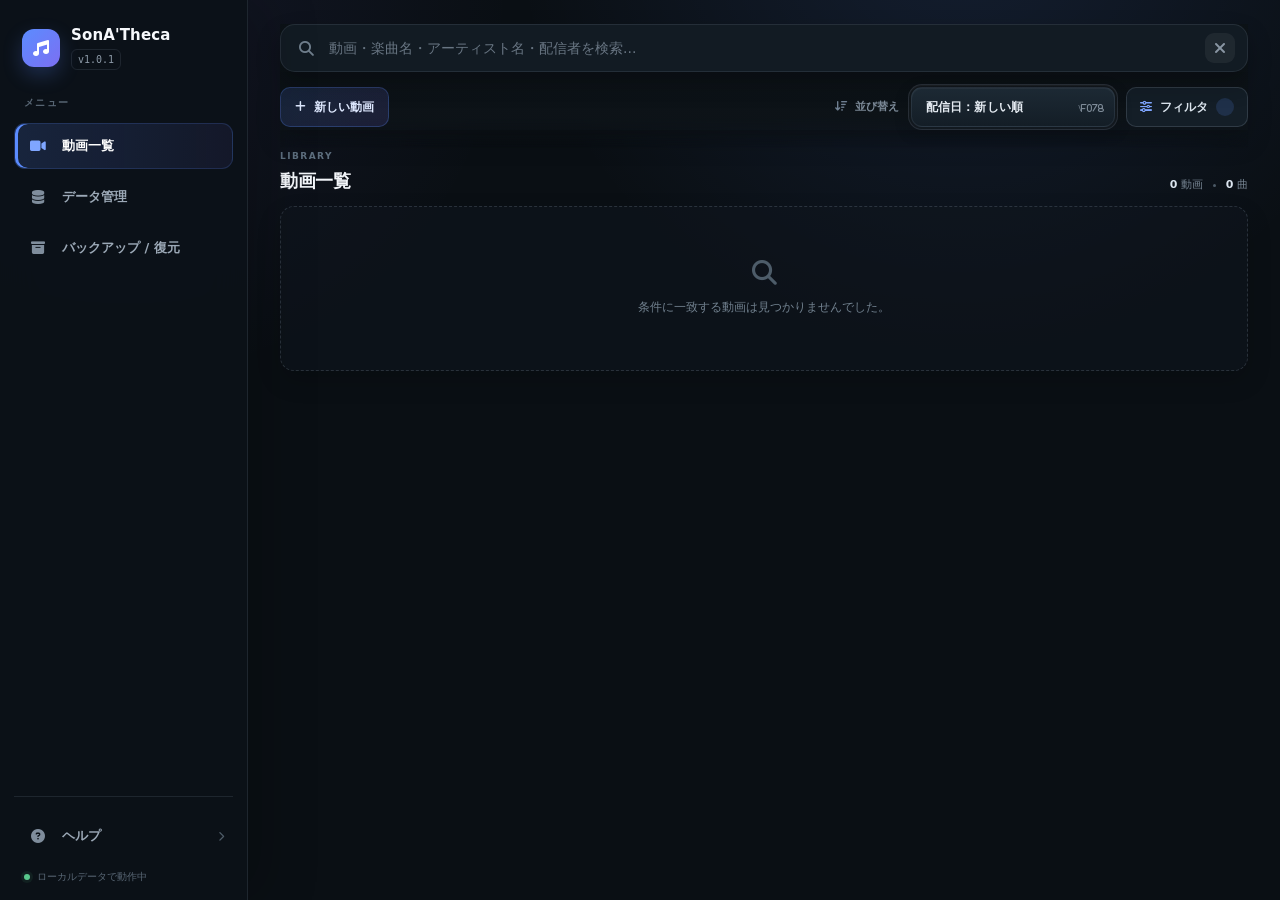
==== commit 7f154f2b: "tmp store" ====
--- a/index.html
+++ b/index.html
@@ -2,2291 +2,3882 @@
 <html lang="ja" class="no-scrollbar">
 
 <head>
-    <meta charset="UTF-8">
-    <meta name="viewport" content="width=device-width, initial-scale=1.0">
-    <!-- 外部リンクを開いたページから元ページを操作されないようにする -->
-    <meta name="referrer" content="strict-origin-when-cross-origin">
-
-    <link rel="icon" type="image/svg+xml" href="[data-uri]">
-
-    <title>歌枠データベース</title>
-
-    <!-- Tailwind CSS -->
-    <link rel="stylesheet" href="css/tailwind.min.css">
-    <!-- FontAwesome Icons -->
-    <link rel="stylesheet" href="https://cdnjs.cloudflare.com/ajax/libs/font-awesome/6.4.0/css/all.min.css">
-    <!-- JSZip for Export/Import -->
-    <script src="js/packages/jszip.min.js"></script>
-    <!-- Marked.js for Markdown Rendering -->
-    <!-- <script src="https://cdn.jsdelivr.net/npm/marked/marked.min.js"></script> -->
-    <script src="js/packages/marked.umd.js"></script>
-    <style>
-        /*
-          ③ テーマカラー設計 (#384B5A を一番明るい最高明度アクセント色とした暗色構成):
-          - Primary Highest Accent (最高明度): #384B5A
-          - Active / Sub Highlight: #2a3a47
-          - Card / Section Surface: #1f2a34
-          - Input / Dark Surface: #151e25
-          - Main Page Background: #0d1318
-          - Deep Black Background: #06090c
-        */
-        html,
-        body {
-            background-color: #0d1318;
-            color: #e2e8f0;
-            font-family: system-ui, -apple-system, BlinkMacSystemFont, "Segoe UI", Roboto, "Helvetica Neue", Arial, sans-serif;
-        }
-
-        /* モーダル開閉時の裏スクロール防止 */
-        body.stop-scroll {
-            overflow: hidden !important;
-        }
-
-        /* スクロールバー非表示 */
-        .no-scrollbar::-webkit-scrollbar,
-        ::-webkit-scrollbar {
-            display: none;
-            width: 0;
-            height: 0;
-        }
-
-        .no-scrollbar,
-        body {
-            -ms-overflow-style: none;
-            scrollbar-width: none;
-        }
-
-        .bg-base-bright {
-            background-color: #384B5A;
-        }
-
-        .bg-base-sub {
-            background-color: #2a3a47;
-        }
-
-        .bg-base-mid {
-            background-color: #1f2a34;
-        }
-
-        .bg-base-dark {
-            background-color: #151e25;
-        }
-
-        .bg-base-deep {
-            background-color: #06090c;
-        }
-
-        .border-base {
-            border-color: #2a3a47;
-        }
-
-        .avatar-img {
-            object-fit: cover;
-            border-radius: 9999px;
-        }
-
-        select option {
-            background-color: #151e25;
-            color: #ffffff;
-        }
-
-        @keyframes pulse-ring {
-            0% {
-                box-shadow: 0 0 0 0 rgba(56, 75, 90, 0.8);
-            }
-
-            70% {
-                box-shadow: 0 0 0 8px rgba(56, 75, 90, 0);
-            }
-
-            100% {
-                box-shadow: 0 0 0 0 rgba(56, 75, 90, 0);
-            }
-        }
-
-        .active-timestamp-item {
-            animation: pulse-ring 2s infinite;
-        }
-
-        /* Markdown スタイル調整 */
-        .markdown-body h1 {
-            font-size: 1.25rem;
-            font-weight: bold;
-            color: #ffffff;
-            margin-bottom: 0.75rem;
-            border-bottom: 1px solid #2a3a47;
-            padding-bottom: 0.5rem;
-        }
-
-        .markdown-body h2 {
-            font-size: 1.1rem;
-            font-weight: bold;
-            color: #f1f5f9;
-            margin-top: 1rem;
-            margin-bottom: 0.5rem;
-        }
-
-        .markdown-body h3 {
-            font-size: 1rem;
-            font-weight: bold;
-            color: #e2e8f0;
-            margin-top: 0.75rem;
-            margin-bottom: 0.35rem;
-        }
-
-        .markdown-body p {
-            margin-bottom: 0.5rem;
-            line-height: 1.6;
-        }
-
-        .markdown-body ul {
-            list-style-type: disc;
-            padding-left: 1.25rem;
-            margin-bottom: 0.75rem;
-        }
-
-        .markdown-body li {
-            margin-bottom: 0.25rem;
-        }
-
-        .markdown-body hr {
-            border-color: #2a3a47;
-            margin: 1rem 0;
-        }
-
-        .markdown-body code {
-            background-color: #151e25;
-            padding: 0.1rem 0.3rem;
-            rounded: 0.2rem;
-            font-family: monospace;
-            font-size: 0.85em;
-        }
-
-        /* =========================
-           Help / Markdown
-        ========================= */
-
-        #helpModalContent {
-            line-height: 1.8;
-        }
-
-        #helpModalContent img {
-            display: block;
-            width: 100%;
-            max-width: 900px;
-            max-height: 520px;
-            object-fit: contain;
-            margin: 1.5rem auto;
-            border-radius: 14px;
-            border: 1px solid #2a3a47;
-            background: #06090c;
-            box-shadow: 0 12px 35px rgba(0, 0, 0, 0.35);
-        }
-
-        #helpModalContent img:hover {
-            border-color: #384B5A;
-        }
-
-        #helpModalContent h1 {
-            margin-top: 0;
-            margin-bottom: 1rem;
-        }
-
-        #helpModalContent h2 {
-            margin-top: 2.5rem;
-            padding-bottom: 0.5rem;
-            border-bottom: 1px solid #2a3a47;
-        }
-
-        #helpModalContent h3 {
-            margin-top: 1.5rem;
-        }
-
-        #helpModalContent blockquote {
-            margin: 1rem 0;
-            padding: 0.8rem 1rem;
-            border-left: 3px solid #384B5A;
-            background: #151e25;
-            border-radius: 0 8px 8px 0;
-        }
-
-        #helpModalContent code {
-            background: #151e25;
-            border: 1px solid #2a3a47;
-            padding: 0.1rem 0.35rem;
-            border-radius: 5px;
-        }
-
-        #helpModalContent pre {
-            background: #06090c;
-            border: 1px solid #2a3a47;
-            border-radius: 10px;
-            padding: 1rem;
-            overflow-x: auto;
-        }
-
-        #helpModalContent pre code {
-            border: none;
-            padding: 0;
-            background: transparent;
-        }
-
-        #helpModalContent a {
-            color: #cbd5e1;
-            text-decoration: underline;
-        }
-
-        #helpModalContent hr {
-            margin: 2rem 0;
-            border-color: #2a3a47;
-        }
-
-        /* ==============================
-           Help / Usage
-           usage.js のMarkdown用スタイル
-        ============================== */
-
-        #helpModalContent {
-            line-height: 1.8;
-        }
-
-        #helpModalContent h1 {
-            font-size: 1.65rem;
-            line-height: 1.3;
-            margin: 0 0 1.2rem;
-            color: #fff;
-        }
-
-        #helpModalContent h2 {
-            font-size: 1.15rem;
-            line-height: 1.4;
-            margin: 2rem 0 .8rem;
-            padding-bottom: .45rem;
-            border-bottom: 1px solid #2a3a47;
-            color: #fff;
-        }
-
-        #helpModalContent h3 {
-            font-size: 1rem;
-            margin: 1.4rem 0 .55rem;
-            color: #e2e8f0;
-        }
-
-        #helpModalContent p {
-            margin: .65rem 0;
-        }
-
-        #helpModalContent ul,
-        #helpModalContent ol {
-            margin: .65rem 0 1rem 1.4rem;
-        }
-
-        #helpModalContent li {
-            margin: .25rem 0;
-        }
-
-        #helpModalContent a {
-            color: #cbd5e1;
-            text-decoration: underline;
-            text-underline-offset: 3px;
-        }
-
-        #helpModalContent blockquote {
-            margin: 1rem 0;
-            padding: .75rem 1rem;
-            border-left: 3px solid #384B5A;
-            background: #151e25;
-            border-radius: 0 .6rem .6rem 0;
-            color: #cbd5e1;
-        }
-
-        #helpModalContent code {
-            padding: .12rem .35rem;
-            border-radius: .35rem;
-            background: #06090c;
-            color: #e2e8f0;
-            font-family: ui-monospace, SFMono-Regular, Consolas, monospace;
-        }
-
-        #helpModalContent pre {
-            overflow-x: auto;
-            padding: 1rem;
-            margin: 1rem 0;
-            border-radius: .75rem;
-            background: #06090c;
-            border: 1px solid #2a3a47;
-        }
-
-        #helpModalContent pre code {
-            padding: 0;
-            background: transparent;
-        }
-
-        .help-hero {
-            display: flex;
-            align-items: center;
-            gap: 1rem;
-            padding: 1.1rem;
-            margin: 0 0 1.4rem;
-            border: 1px solid #2a3a47;
-            border-radius: 1rem;
-            background: linear-gradient(135deg, #1f2a34, #151e25);
-        }
-
-        .help-hero-icon {
-            width: 3rem;
-            height: 3rem;
-            display: grid;
-            place-items: center;
-            flex: 0 0 auto;
-            border-radius: .9rem;
-            background: #384B5A;
-            font-size: 1.5rem;
-        }
-
-        .help-hero-title {
-            font-weight: 800;
-            font-size: 1rem;
-            color: #fff;
-        }
-
-        .help-hero-text {
-            margin-top: .2rem;
-            font-size: .78rem;
-            color: #94a3b8;
-        }
-
-        .help-grid {
-            display: grid;
-            grid-template-columns: repeat(2, minmax(0, 1fr));
-            gap: .75rem;
-            margin: 1rem 0 1.5rem;
-        }
-
-        .help-card {
-            display: flex;
-            flex-direction: column;
-            gap: .25rem;
-            padding: .9rem;
-            border: 1px solid #2a3a47;
-            border-radius: .9rem;
-            background: #151e25;
-        }
-
-        .help-card-icon {
-            font-size: 1.35rem;
-            margin-bottom: .15rem;
-        }
-
-        .help-card b {
-            color: #fff;
-            font-size: .85rem;
-        }
-
-        .help-card span {
-            color: #94a3b8;
-            font-size: .75rem;
-            line-height: 1.6;
-        }
-
-        .help-image {
-            display: block;
-            width: 100%;
-            max-width: 900px;
-            margin: 1rem auto 1.4rem;
-            border: 1px solid #2a3a47;
-            border-radius: .9rem;
-            background: #06090c;
-            transition: transform .2s ease, border-color .2s ease;
-        }
-
-        .help-image:hover {
-            transform: translateY(-1px);
-            border-color: #64748b;
-        }
-
-        .help-note {
-            margin: 1.5rem 0 .5rem;
-            padding: 1rem;
-            border: 1px solid #2a3a47;
-            border-radius: .9rem;
-            background: #151e25;
-            color: #cbd5e1;
-        }
-
-        @media (max-width: 640px) {
-            .help-grid {
-                grid-template-columns: 1fr;
-            }
-
-            .help-hero {
-                align-items: flex-start;
-            }
-        }
-
-
-        /* ヘルプ画像の拡大表示 */
-        .help-image-modal {
-            width: auto !important;
-            height: auto !important;
-
-            max-width: 95vw !important;
-            max-height: 90vh !important;
-
-            object-fit: contain;
-            margin: 0 !important;
-
-        }
-
-        /* =========================
-           Interaction / accessibility polish
-        ========================= */
-        :focus-visible {
-            outline: 3px solid #cbd5e1;
-            outline-offset: 3px;
-        }
-
-        button,
-        a,
-        input,
-        select,
-        textarea {
-            -webkit-tap-highlight-color: transparent;
-        }
-
-        button {
-            touch-action: manipulation;
-        }
-
-        button:active:not(:disabled) {
-            transform: translateY(1px);
-        }
-
-        button:disabled {
-            cursor: not-allowed;
-            opacity: .55;
-        }
-
-        @media (prefers-reduced-motion: reduce) {
-            *,
-            *::before,
-            *::after {
-                scroll-behavior: auto !important;
-                animation-duration: .01ms !important;
-                transition-duration: .01ms !important;
-            }
-        }
-
-        /* =========================
-           Mobile layout
-           Keep the desktop layout intact and make controls usable from 375px.
-        ========================= */
-        @media (max-width: 640px) {
-            html {
-                font-size: 15px;
-            }
-
-            /* Keep every primary destination visible instead of requiring
-               horizontal scrolling in the global navigation. */
-            header.h-16 {
-                height: auto;
-            }
-
-            header > div {
-                padding: .6rem .75rem !important;
-                gap: .5rem;
-                flex-direction: column !important;
-                align-items: stretch !important;
-            }
-
-            header h1 {
-                max-width: none;
-                font-size: 1rem !important;
-            }
-
-            header h1 span {
-                display: inline;
-            }
-
-            header > div > .flex:first-child {
-                min-width: auto;
-                flex: none;
-                gap: .4rem;
-            }
-
-            header nav {
-                display: grid !important;
-                grid-template-columns: repeat(2, minmax(0, 1fr));
-                width: 100%;
-                min-width: 0;
-                flex: none;
-                gap: .45rem;
-                overflow: visible;
-            }
-
-            header nav button {
-                width: 100%;
-                min-width: 0;
-                justify-content: center;
-                white-space: nowrap;
-                padding: .55rem .4rem;
-                font-size: .8rem;
-            }
-
-            /* The filter bars stay below the taller, two-row mobile header. */
-            #streamTab > .sticky,
-            #dataTab > .sticky {
-                top: 9.5rem;
-            }
-
-            /* Sub-tabs remain immediately selectable without horizontal scrolling. */
-            #dataTab > .sticky > div:first-child {
-                display: grid !important;
-                grid-template-columns: repeat(3, minmax(0, 1fr));
-                overflow: visible;
-                gap: .4rem;
-            }
-
-            #dataTab > .sticky > div:first-child button {
-                min-width: 0;
-                justify-content: center;
-                padding: .55rem .25rem;
-                font-size: .72rem;
-                white-space: nowrap;
-            }
-
-            main {
-                padding-left: .75rem !important;
-                padding-right: .75rem !important;
-                gap: 1rem !important;
-            }
-
-            .tab-content {
-                gap: 1rem !important;
-                padding-top: .75rem !important;
-            }
-
-            #toast {
-                right: .75rem;
-                bottom: .75rem;
-                left: .75rem;
-                justify-content: center;
-            }
-
-            #playerSection > div:first-child {
-                align-items: flex-start;
-                flex-direction: column;
-                gap: .75rem;
-            }
-
-            #playerSection > div:first-child > div:last-child {
-                width: 100%;
-                justify-content: flex-end;
-            }
-
-            #theaterBtnText {
-                display: none;
-            }
-
-            #iframeWrapper {
-                min-height: 0 !important;
-            }
-
-            #playerSidebar {
-                max-height: 22rem !important;
-                padding: .75rem !important;
-            }
-
-            #playerSidebar h3 > span:last-child {
-                display: none;
-            }
-
-            #streamTab > .sticky > div {
-                padding: .75rem;
-                gap: .75rem;
-            }
-
-            #streamTab > .sticky > div > div,
-            #streamTab > .sticky > div > div:last-child {
-                width: 100%;
-                justify-content: flex-start;
-            }
-
-            #streamTab > .sticky .relative,
-            #streamTab > .sticky select,
-            #streamTab > .sticky input,
-            #songFilterBar select,
-            #songFilterBar .relative,
-            #singerFilterBar select,
-            #singerFilterBar .relative {
-                width: 100%;
-                min-width: 0;
-            }
-
-            #songFilterBar,
-            #singerFilterBar {
-                align-items: stretch;
-                gap: .75rem;
-                padding: .75rem;
-            }
-
-            #songFilterBar > div,
-            #singerFilterBar > div {
-                width: 100%;
-                justify-content: flex-start;
-            }
-
-            #streamerSubTab > div,
-            #backupTab > div {
-                padding: 1rem;
-                gap: 1rem;
-            }
-
-            #streamerSubTab > div > div:first-child {
-                align-items: flex-start;
-            }
-
-            #streamerSubTab > div > div:first-child button {
-                width: 100%;
-                justify-content: center;
-            }
-
-            /* Replace the wide song table with labelled, scan-friendly cards. */
-            #songSubTab .overflow-x-auto {
-                overflow: visible;
-            }
-
-            #songSubTab table,
-            #songSubTab tbody,
-            #songSubTab tr,
-            #songSubTab td {
-                display: block;
-                width: 100%;
-                min-width: 0;
-            }
-
-            #songSubTab thead {
-                display: none;
-            }
-
-            #songSubTab tr {
-                padding: .65rem .75rem;
-                border-bottom: 1px solid #2a3a47;
-            }
-
-            #songSubTab tr:last-child {
-                border-bottom: 0;
-            }
-
-            #songSubTab td {
-                display: grid;
-                grid-template-columns: 5.5rem minmax(0, 1fr);
-                gap: .5rem;
-                padding: .45rem 0;
-                text-align: left;
-            }
-
-            #songSubTab td::before {
-                content: attr(data-label);
-                color: #94a3b8;
-                font-size: .7rem;
-                font-weight: 700;
-                padding-top: .2rem;
-            }
-
-            #songSubTab td[data-label=""] {
-                display: block;
-                text-align: center;
-            }
-
-            #songSubTab td[data-label=""]::before {
-                content: none;
-            }
-
-            #songSubTab td .mt-1 {
-                margin-top: 0;
-            }
-
-            #songSubTab td .self-start,
-            #songSubTab td .inline-flex {
-                justify-self: start;
-            }
-
-            #singerListContainer > div > div:first-child,
-            #streamerMasterList > div {
-                align-items: stretch;
-                flex-direction: column;
-            }
-
-            #singerListContainer > div > div:first-child > div:last-child,
-            #streamerMasterList > div > div:last-child {
-                width: 100%;
-                flex-wrap: wrap;
-            }
-
-            #singerListContainer > div > div:first-child button,
-            #streamerMasterList > div > div:last-child > * {
-                flex: 1 1 auto;
-                justify-content: center;
-            }
-
-            input,
-            select,
-            textarea {
-                font-size: 16px !important;
-            }
-
-            /* Modal content remains reachable above the on-screen keyboard. */
-            [id$="Modal"] {
-                padding: .75rem !important;
-                align-items: flex-start !important;
-                overflow-y: auto;
-            }
-
-            [id$="Modal"] > div {
-                margin-top: .75rem;
-                margin-bottom: .75rem;
-                max-height: calc(100dvh - 1.5rem) !important;
-            }
-
-            #streamModal > div > div:nth-child(2),
-            #addSongsModal > div > div:nth-child(3),
-            #helpModalContent {
-                padding: 1rem;
-            }
-
-            #streamModal .p-4,
-            #addSongsModal .p-4 {
-                padding: .75rem;
-            }
-
-            #streamModal .flex.justify-between.items-center,
-            #addSongsModal .flex.justify-between.items-center {
-                align-items: flex-start;
-                gap: .75rem;
-            }
-
-            #streamModal .flex.justify-between.items-center > div:last-child,
-            #addSongsModal .flex.justify-between.items-center > div:last-child {
-                flex-wrap: wrap;
-                justify-content: flex-end;
-            }
-
-            .help-hero {
-                padding: .85rem;
-            }
-        }
-
-        /* =========================
-           Visual hierarchy refresh
-        ========================= */
-        :root {
-            color-scheme: dark;
-        }
-
-        body {
-            background:
-                radial-gradient(circle at 82% -15%, rgba(71, 104, 126, .30), transparent 30rem),
-                radial-gradient(circle at 4% 18%, rgba(42, 58, 71, .32), transparent 25rem),
-                #0d1318;
-            line-height: 1.5;
-        }
-
-        header {
-            background: linear-gradient(105deg, #263b4a 0%, #384b5a 52%, #304451 100%) !important;
-            box-shadow: 0 8px 28px rgba(0, 0, 0, .26) !important;
-        }
-
-        header h1 {
-            letter-spacing: .02em;
-        }
-
-        header nav button {
-            min-height: 2.5rem;
-            transition: background-color .18s ease, border-color .18s ease, color .18s ease, transform .18s ease, box-shadow .18s ease;
-        }
-
-        header nav button:hover {
-            transform: translateY(-1px);
-            box-shadow: 0 5px 14px rgba(0, 0, 0, .18);
-        }
-
-        main {
-            padding-bottom: 2.5rem !important;
-        }
-
-        /* Keep filters legible over a scrolling list without making them feel boxed in. */
-        #streamTab > .sticky,
-        #dataTab > .sticky {
-            background: linear-gradient(to bottom, rgba(13, 19, 24, .98) 76%, rgba(13, 19, 24, 0));
-            backdrop-filter: blur(12px);
-        }
-
-        #streamTab > .sticky > div,
-        #dataTab > .sticky > div {
-            box-shadow: 0 12px 26px rgba(0, 0, 0, .16);
-        }
-
-        #streamTab > .sticky > div > div:first-child > button,
-        #streamerSubTab button,
-        #backupTab button {
-            min-height: 2.5rem;
-        }
-
-        input,
-        select,
-        textarea {
-            transition: border-color .18s ease, box-shadow .18s ease, background-color .18s ease;
-        }
-
-        input:hover,
-        select:hover,
-        textarea:hover {
-            border-color: #526c7e !important;
-        }
-
-        input:focus,
-        select:focus,
-        textarea:focus {
-            border-color: #8fa9ba !important;
-            box-shadow: 0 0 0 3px rgba(143, 169, 186, .16);
-        }
-
-        #streamListContainer > div {
-            box-shadow: 0 10px 24px rgba(0, 0, 0, .16);
-            transition: border-color .2s ease, box-shadow .2s ease, transform .2s ease !important;
-        }
-
-        #streamListContainer > div:hover {
-            border-color: #607d90 !important;
-            box-shadow: 0 16px 34px rgba(0, 0, 0, .25);
-            transform: translateY(-2px);
-        }
-
-        #streamListContainer > div > div:first-child {
-            background: linear-gradient(100deg, #151e25, #19242d) !important;
-        }
-
-        #streamListContainer [id^="acc-body-"] > div:last-child > div {
-            transition: transform .16s ease, border-color .16s ease, background-color .16s ease;
-        }
-
-        #streamListContainer [id^="acc-body-"] > div:last-child > div:hover {
-            transform: translateY(-1px);
-            border-color: #718b9b !important;
-        }
-
-        #songSubTab > div,
-        #singerListContainer > div,
-        #streamerSubTab > div,
-        #backupTab > div {
-            box-shadow: 0 10px 24px rgba(0, 0, 0, .14);
-        }
-
-        #songSubTab tbody tr:nth-child(even) {
-            background: rgba(21, 30, 37, .28);
-        }
-
-        #songSubTab tbody tr:hover {
-            box-shadow: inset 3px 0 0 #607d90;
-        }
-
-        #playerSection {
-            box-shadow: 0 18px 42px rgba(0, 0, 0, .32) !important;
-        }
-
-        #playerSidebar::-webkit-scrollbar,
-        #streamerMasterList::-webkit-scrollbar {
-            display: block;
-            width: 6px;
-        }
-
-        #playerSidebar::-webkit-scrollbar-thumb,
-        #streamerMasterList::-webkit-scrollbar-thumb {
-            background: #384b5a;
-            border-radius: 999px;
-        }
-
-        @media (min-width: 641px) {
-            #streamListContainer {
-                gap: 1.1rem !important;
-            }
-        }
-
-        @media (max-width: 640px) {
-            #streamListContainer > div:hover {
-                transform: none;
-            }
-
-            #streamTab > .sticky,
-            #dataTab > .sticky {
-                backdrop-filter: blur(8px);
-            }
-        }
-    </style>
+  <meta charset="UTF-8">
+  <meta name="viewport" content="width=device-width, initial-scale=1.0">
+  <!-- セキュリティ上、外部ページからの参照元情報を制限する。 -->
+  <meta name="referrer" content="strict-origin-when-cross-origin">
+
+  <link rel="icon" type="image/svg+xml"
+    href="[data-uri]">
+
+  <title>SonA'Theca</title>
+
+
+  <link rel="stylesheet" href="css/tailwind.min.css">
+
+  <link rel="stylesheet" href="https://cdnjs.cloudflare.com/ajax/libs/font-awesome/6.4.0/css/all.min.css">
+
+  <script src="js/packages/jszip.min.js"></script>
+
+
+  <script src="js/packages/marked.umd.js"></script>
+  <style>
+    /* アプリ全体で使用する基本配色と背景を定義する。 */
+    html,
+    body {
+      background-color: #0d1318;
+      color: #e2e8f0;
+      font-family: system-ui, -apple-system, BlinkMacSystemFont, "Segoe UI", Roboto, "Helvetica Neue", Arial, sans-serif;
+    }
+
+    /* モーダル表示中に背面ページがスクロールしないようにする。 */
+    body.stop-scroll {
+      overflow: hidden !important;
+    }
+
+    /* 装飾目的で不要なスクロールバーを非表示にする。 */
+    .no-scrollbar::-webkit-scrollbar,
+    ::-webkit-scrollbar {
+      display: none;
+      width: 0;
+      height: 0;
+    }
+
+    .no-scrollbar,
+    body {
+      -ms-overflow-style: none;
+      scrollbar-width: none;
+    }
+
+    .bg-base-bright {
+      background-color: #384B5A;
+    }
+
+    .bg-base-sub {
+      background-color: #2a3a47;
+    }
+
+    .bg-base-mid {
+      background-color: #1f2a34;
+    }
+
+    .bg-base-dark {
+      background-color: #151e25;
+    }
+
+    .bg-base-deep {
+      background-color: #06090c;
+    }
+
+    .border-base {
+      border-color: #2a3a47;
+    }
+
+    .avatar-img {
+      object-fit: cover;
+      border-radius: 9999px;
+    }
+
+    select option {
+      background-color: #151e25;
+      color: #ffffff;
+    }
+
+    @keyframes pulse-ring {
+      0% {
+        box-shadow: 0 0 0 0 rgba(56, 75, 90, 0.8);
+      }
+
+      70% {
+        box-shadow: 0 0 0 8px rgba(56, 75, 90, 0);
+      }
+
+      100% {
+        box-shadow: 0 0 0 0 rgba(56, 75, 90, 0);
+      }
+    }
+
+    .active-timestamp-item {
+      animation: pulse-ring 2s infinite;
+    }
+
+    /* ヘルプなどで表示するMarkdown本文の基本スタイルを定義する。 */
+    .markdown-body h1 {
+      font-size: 1.25rem;
+      font-weight: bold;
+      color: #ffffff;
+      margin-bottom: 0.75rem;
+      border-bottom: 1px solid #2a3a47;
+      padding-bottom: 0.5rem;
+    }
+
+    .markdown-body h2 {
+      font-size: 1.1rem;
+      font-weight: bold;
+      color: #f1f5f9;
+      margin-top: 1rem;
+      margin-bottom: 0.5rem;
+    }
+
+    .markdown-body h3 {
+      font-size: 1rem;
+      font-weight: bold;
+      color: #e2e8f0;
+      margin-top: 0.75rem;
+      margin-bottom: 0.35rem;
+    }
+
+    .markdown-body p {
+      margin-bottom: 0.5rem;
+      line-height: 1.6;
+    }
+
+    .markdown-body ul {
+      list-style-type: disc;
+      padding-left: 1.25rem;
+      margin-bottom: 0.75rem;
+    }
+
+    .markdown-body li {
+      margin-bottom: 0.25rem;
+    }
+
+    .markdown-body hr {
+      border-color: #2a3a47;
+      margin: 1rem 0;
+    }
+
+    .markdown-body code {
+      background-color: #151e25;
+      padding: 0.1rem 0.3rem;
+      rounded: 0.2rem;
+      font-family: monospace;
+      font-size: 0.85em;
+    }
+
+
+
+    #helpModalContent {
+      line-height: 1.8;
+    }
+
+    #helpModalContent img {
+      display: block;
+      width: 100%;
+      max-width: 900px;
+      max-height: 520px;
+      object-fit: contain;
+      margin: 1.5rem auto;
+      border-radius: 14px;
+      border: 1px solid #2a3a47;
+      background: #06090c;
+      box-shadow: 0 12px 35px rgba(0, 0, 0, 0.35);
+    }
+
+    #helpModalContent img:hover {
+      border-color: #384B5A;
+    }
+
+    #helpModalContent h1 {
+      margin-top: 0;
+      margin-bottom: 1rem;
+    }
+
+    #helpModalContent h2 {
+      margin-top: 2.5rem;
+      padding-bottom: 0.5rem;
+      border-bottom: 1px solid #2a3a47;
+    }
+
+    #helpModalContent h3 {
+      margin-top: 1.5rem;
+    }
+
+    #helpModalContent blockquote {
+      margin: 1rem 0;
+      padding: 0.8rem 1rem;
+      border-left: 3px solid #384B5A;
+      background: #151e25;
+      border-radius: 0 8px 8px 0;
+    }
+
+    #helpModalContent code {
+      background: #151e25;
+      border: 1px solid #2a3a47;
+      padding: 0.1rem 0.35rem;
+      border-radius: 5px;
+    }
+
+    #helpModalContent pre {
+      background: #06090c;
+      border: 1px solid #2a3a47;
+      border-radius: 10px;
+      padding: 1rem;
+      overflow-x: auto;
+    }
+
+    #helpModalContent pre code {
+      border: none;
+      padding: 0;
+      background: transparent;
+    }
+
+    #helpModalContent a {
+      color: #cbd5e1;
+      text-decoration: underline;
+    }
+
+    #helpModalContent hr {
+      margin: 2rem 0;
+      border-color: #2a3a47;
+    }
+
+
+
+    #helpModalContent {
+      line-height: 1.8;
+    }
+
+    #helpModalContent h1 {
+      font-size: 1.65rem;
+      line-height: 1.3;
+      margin: 0 0 1.2rem;
+      color: #fff;
+    }
+
+    #helpModalContent h2 {
+      font-size: 1.15rem;
+      line-height: 1.4;
+      margin: 2rem 0 .8rem;
+      padding-bottom: .45rem;
+      border-bottom: 1px solid #2a3a47;
+      color: #fff;
+    }
+
+    #helpModalContent h3 {
+      font-size: 1rem;
+      margin: 1.4rem 0 .55rem;
+      color: #e2e8f0;
+    }
+
+    #helpModalContent p {
+      margin: .65rem 0;
+    }
+
+    #helpModalContent ul,
+    #helpModalContent ol {
+      margin: .65rem 0 1rem 1.4rem;
+    }
+
+    #helpModalContent li {
+      margin: .25rem 0;
+    }
+
+    #helpModalContent a {
+      color: #cbd5e1;
+      text-decoration: underline;
+      text-underline-offset: 3px;
+    }
+
+    #helpModalContent blockquote {
+      margin: 1rem 0;
+      padding: .75rem 1rem;
+      border-left: 3px solid #384B5A;
+      background: #151e25;
+      border-radius: 0 .6rem .6rem 0;
+      color: #cbd5e1;
+    }
+
+    #helpModalContent code {
+      padding: .12rem .35rem;
+      border-radius: .35rem;
+      background: #06090c;
+      color: #e2e8f0;
+      font-family: ui-monospace, SFMono-Regular, Consolas, monospace;
+    }
+
+    #helpModalContent pre {
+      overflow-x: auto;
+      padding: 1rem;
+      margin: 1rem 0;
+      border-radius: .75rem;
+      background: #06090c;
+      border: 1px solid #2a3a47;
+    }
+
+    #helpModalContent pre code {
+      padding: 0;
+      background: transparent;
+    }
+
+    .help-hero {
+      display: flex;
+      align-items: center;
+      gap: 1rem;
+      padding: 1.1rem;
+      margin: 0 0 1.4rem;
+      border: 1px solid #2a3a47;
+      border-radius: 1rem;
+      background: linear-gradient(135deg, #1f2a34, #151e25);
+    }
+
+    .help-hero-icon {
+      width: 3rem;
+      height: 3rem;
+      display: grid;
+      place-items: center;
+      flex: 0 0 auto;
+      border-radius: .9rem;
+      background: #384B5A;
+      font-size: 1.5rem;
+    }
+
+    .help-hero-title {
+      font-weight: 800;
+      font-size: 1rem;
+      color: #fff;
+    }
+
+    .help-hero-text {
+      margin-top: .2rem;
+      font-size: .78rem;
+      color: #94a3b8;
+    }
+
+    .help-grid {
+      display: grid;
+      grid-template-columns: repeat(2, minmax(0, 1fr));
+      gap: .75rem;
+      margin: 1rem 0 1.5rem;
+    }
+
+    .help-card {
+      display: flex;
+      flex-direction: column;
+      gap: .25rem;
+      padding: .9rem;
+      border: 1px solid #2a3a47;
+      border-radius: .9rem;
+      background: #151e25;
+    }
+
+    .help-card-icon {
+      font-size: 1.35rem;
+      margin-bottom: .15rem;
+    }
+
+    .help-card b {
+      color: #fff;
+      font-size: .85rem;
+    }
+
+    .help-card span {
+      color: #94a3b8;
+      font-size: .75rem;
+      line-height: 1.6;
+    }
+
+    .help-image {
+      display: block;
+      width: 100%;
+      max-width: 900px;
+      margin: 1rem auto 1.4rem;
+      border: 1px solid #2a3a47;
+      border-radius: .9rem;
+      background: #06090c;
+      transition: transform .2s ease, border-color .2s ease;
+    }
+
+    .help-image:hover {
+      transform: translateY(-1px);
+      border-color: #64748b;
+    }
+
+    .help-note {
+      margin: 1.5rem 0 .5rem;
+      padding: 1rem;
+      border: 1px solid #2a3a47;
+      border-radius: .9rem;
+      background: #151e25;
+      color: #cbd5e1;
+    }
+
+    @media (max-width: 640px) {
+      .help-grid {
+        grid-template-columns: 1fr;
+      }
+
+      .help-hero {
+        align-items: flex-start;
+      }
+    }
+
+
+    /* ヘルプ内の画像をモーダル領域に収まるサイズで表示する。 */
+    .help-image-modal {
+      width: auto !important;
+      height: auto !important;
+
+      max-width: 95vw !important;
+      max-height: 90vh !important;
+
+      object-fit: contain;
+      margin: 0 !important;
+
+    }
+
+    /* キーボード操作時のフォーカス表示と共通の操作性を整える。 */
+    :focus-visible {
+      outline: 3px solid #cbd5e1;
+      outline-offset: 3px;
+    }
+
+    button,
+    a,
+    input,
+    select,
+    textarea {
+      -webkit-tap-highlight-color: transparent;
+    }
+
+    button {
+      touch-action: manipulation;
+    }
+
+    button:active:not(:disabled) {
+      transform: translateY(1px);
+    }
+
+    button:disabled {
+      cursor: not-allowed;
+      opacity: .55;
+    }
+
+    @media (prefers-reduced-motion: reduce) {
+
+      *,
+      *::before,
+      *::after {
+        scroll-behavior: auto !important;
+        animation-duration: .01ms !important;
+        transition-duration: .01ms !important;
+      }
+    }
+
+    /* 画面幅が狭い場合に各コンポーネントのレイアウトを調整する。 */
+    @media (max-width: 640px) {
+      html {
+        font-size: 15px;
+      }
+
+
+      header.h-16 {
+        height: auto;
+      }
+
+      header>div {
+        padding: .6rem .75rem !important;
+        gap: .5rem;
+        flex-direction: column !important;
+        align-items: stretch !important;
+      }
+
+      header h1 {
+        max-width: none;
+        font-size: 1rem !important;
+      }
+
+      header h1 span {
+        display: inline;
+      }
+
+      header>div>.flex:first-child {
+        min-width: auto;
+        flex: none;
+        gap: .4rem;
+      }
+
+      header nav {
+        display: grid !important;
+        grid-template-columns: repeat(2, minmax(0, 1fr));
+        width: 100%;
+        min-width: 0;
+        flex: none;
+        gap: .45rem;
+        overflow: visible;
+      }
+
+      header nav button {
+        width: 100%;
+        min-width: 0;
+        justify-content: center;
+        white-space: nowrap;
+        padding: .55rem .4rem;
+        font-size: .8rem;
+      }
+
+
+      #streamTab>.sticky,
+      #dataTab>.sticky {
+        top: 9.5rem;
+      }
+
+
+      #dataTab>.sticky>div:first-child {
+        display: grid !important;
+        grid-template-columns: repeat(3, minmax(0, 1fr));
+        overflow: visible;
+        gap: .4rem;
+      }
+
+      #dataTab>.sticky>div:first-child button {
+        min-width: 0;
+        justify-content: center;
+        padding: .55rem .25rem;
+        font-size: .72rem;
+        white-space: nowrap;
+      }
+
+      main {
+        padding-left: .75rem !important;
+        padding-right: .75rem !important;
+        gap: 1rem !important;
+      }
+
+      .tab-content {
+        gap: 1rem !important;
+        padding-top: .75rem !important;
+      }
+
+      #toast {
+        right: .75rem;
+        bottom: .75rem;
+        left: .75rem;
+        justify-content: center;
+      }
+
+      #playerSection>div:first-child {
+        align-items: flex-start;
+        flex-direction: column;
+        gap: .75rem;
+      }
+
+      #playerSection>div:first-child>div:last-child {
+        width: 100%;
+        justify-content: flex-end;
+      }
+
+      #theaterBtnText {
+        display: none;
+      }
+
+      #iframeWrapper {
+        min-height: 0 !important;
+      }
+
+      #playerSidebar {
+        max-height: 22rem !important;
+        padding: .75rem !important;
+      }
+
+      #playerSidebar h3>span:last-child {
+        display: none;
+      }
+
+      #streamTab>.sticky>div {
+        padding: .75rem;
+        gap: .75rem;
+      }
+
+      #streamTab>.sticky>div>div,
+      #streamTab>.sticky>div>div:last-child {
+        width: 100%;
+        justify-content: flex-start;
+      }
+
+      #streamTab>.sticky .relative,
+      #streamTab>.sticky select,
+      #streamTab>.sticky input,
+      #songFilterBar select,
+      #songFilterBar .relative,
+      #singerFilterBar select,
+      #singerFilterBar .relative {
+        width: 100%;
+        min-width: 0;
+      }
+
+      #songFilterBar,
+      #singerFilterBar {
+        align-items: stretch;
+        gap: .75rem;
+        padding: .75rem;
+      }
+
+      #songFilterBar>div,
+      #singerFilterBar>div {
+        width: 100%;
+        justify-content: flex-start;
+      }
+
+      #streamerSubTab>div,
+      #backupTab>div {
+        padding: 1rem;
+        gap: 1rem;
+      }
+
+      #streamerSubTab>div>div:first-child {
+        align-items: flex-start;
+      }
+
+      #streamerSubTab>div>div:first-child button {
+        width: 100%;
+        justify-content: center;
+      }
+
+
+      #songSubTab .overflow-x-auto {
+        overflow: visible;
+      }
+
+      #songSubTab table,
+      #songSubTab tbody,
+      #songSubTab tr,
+      #songSubTab td {
+        display: block;
+        width: 100%;
+        min-width: 0;
+      }
+
+      #songSubTab thead {
+        display: none;
+      }
+
+      #songSubTab tr {
+        padding: .65rem .75rem;
+        border-bottom: 1px solid #2a3a47;
+      }
+
+      #songSubTab tr:last-child {
+        border-bottom: 0;
+      }
+
+      #songSubTab td {
+        display: grid;
+        grid-template-columns: 5.5rem minmax(0, 1fr);
+        gap: .5rem;
+        padding: .45rem 0;
+        text-align: left;
+      }
+
+      #songSubTab td::before {
+        content: attr(data-label);
+        color: #94a3b8;
+        font-size: .7rem;
+        font-weight: 700;
+        padding-top: .2rem;
+      }
+
+      #songSubTab td[data-label=""] {
+        display: block;
+        text-align: center;
+      }
+
+      #songSubTab td[data-label=""]::before {
+        content: none;
+      }
+
+      #songSubTab td .mt-1 {
+        margin-top: 0;
+      }
+
+      #songSubTab td .self-start,
+      #songSubTab td .inline-flex {
+        justify-self: start;
+      }
+
+      #singerListContainer>div>div:first-child,
+      #streamerMasterList>div {
+        align-items: stretch;
+        flex-direction: column;
+      }
+
+      #singerListContainer>div>div:first-child>div:last-child,
+      #streamerMasterList>div>div:last-child {
+        width: 100%;
+        flex-wrap: wrap;
+      }
+
+      #singerListContainer>div>div:first-child button,
+      #streamerMasterList>div>div:last-child>* {
+        flex: 1 1 auto;
+        justify-content: center;
+      }
+
+      input,
+      select,
+      textarea {
+        font-size: 16px !important;
+      }
+
+
+      [id$="Modal"] {
+        padding: .75rem !important;
+        align-items: flex-start !important;
+        overflow-y: auto;
+      }
+
+      [id$="Modal"]>div {
+        margin-top: .75rem;
+        margin-bottom: .75rem;
+        max-height: calc(100dvh - 1.5rem) !important;
+      }
+
+      #streamModal>div>div:nth-child(2),
+      #addSongsModal>div>div:nth-child(3),
+      #helpModalContent {
+        padding: 1rem;
+      }
+
+      #streamModal .p-4,
+      #addSongsModal .p-4 {
+        padding: .75rem;
+      }
+
+      #streamModal .flex.justify-between.items-center,
+      #addSongsModal .flex.justify-between.items-center {
+        align-items: flex-start;
+        gap: .75rem;
+      }
+
+      #streamModal .flex.justify-between.items-center>div:last-child,
+      #addSongsModal .flex.justify-between.items-center>div:last-child {
+        flex-wrap: wrap;
+        justify-content: flex-end;
+      }
+
+      .help-hero {
+        padding: .85rem;
+      }
+    }
+
+    /* 画面全体の視認性とコンポーネント間の視覚的な階層を整える。 */
+    :root {
+      color-scheme: dark;
+    }
+
+    body {
+      background:
+        radial-gradient(circle at 82% -15%, rgba(71, 104, 126, .30), transparent 30rem),
+        radial-gradient(circle at 4% 18%, rgba(42, 58, 71, .32), transparent 25rem),
+        #0d1318;
+      line-height: 1.5;
+    }
+
+    header {
+      background: linear-gradient(105deg, #263b4a 0%, #384b5a 52%, #304451 100%) !important;
+      box-shadow: 0 8px 28px rgba(0, 0, 0, .26) !important;
+    }
+
+    header h1 {
+      letter-spacing: .02em;
+    }
+
+    header nav button {
+      min-height: 2.5rem;
+      transition: background-color .18s ease, border-color .18s ease, color .18s ease, transform .18s ease, box-shadow .18s ease;
+    }
+
+    header nav button:hover {
+      transform: translateY(-1px);
+      box-shadow: 0 5px 14px rgba(0, 0, 0, .18);
+    }
+
+    main {
+      padding-bottom: 2.5rem !important;
+    }
+
+
+    #streamTab>.sticky,
+    #dataTab>.sticky {
+      background: linear-gradient(to bottom, rgba(13, 19, 24, .98) 76%, rgba(13, 19, 24, 0));
+      backdrop-filter: blur(12px);
+    }
+
+    #streamTab>.sticky>div,
+    #dataTab>.sticky>div {
+      box-shadow: 0 12px 26px rgba(0, 0, 0, .16);
+    }
+
+    #streamTab>.sticky>div>div:first-child>button,
+    #streamerSubTab button,
+    #backupTab button {
+      min-height: 2.5rem;
+    }
+
+    input,
+    select,
+    textarea {
+      transition: border-color .18s ease, box-shadow .18s ease, background-color .18s ease;
+    }
+
+    input:hover,
+    select:hover,
+    textarea:hover {
+      border-color: #526c7e !important;
+    }
+
+    input:focus,
+    select:focus,
+    textarea:focus {
+      border-color: #8fa9ba !important;
+      box-shadow: 0 0 0 3px rgba(143, 169, 186, .16);
+    }
+
+    #streamListContainer>div {
+      box-shadow: 0 10px 24px rgba(0, 0, 0, .16);
+      transition: border-color .2s ease, box-shadow .2s ease, transform .2s ease !important;
+    }
+
+    #streamListContainer>div:hover {
+      border-color: #607d90 !important;
+      box-shadow: 0 16px 34px rgba(0, 0, 0, .25);
+      transform: translateY(-2px);
+    }
+
+    #streamListContainer>div>div:first-child {
+      background: linear-gradient(100deg, #151e25, #19242d) !important;
+    }
+
+    #streamListContainer [id^="acc-body-"]>div:last-child>div {
+      transition: transform .16s ease, border-color .16s ease, background-color .16s ease;
+    }
+
+    #streamListContainer [id^="acc-body-"]>div:last-child>div:hover {
+      transform: translateY(-1px);
+      border-color: #718b9b !important;
+    }
+
+    #songSubTab>div,
+    #singerListContainer>div,
+    #streamerSubTab>div,
+    #backupTab>div {
+      box-shadow: 0 10px 24px rgba(0, 0, 0, .14);
+    }
+
+    #songSubTab tbody tr:nth-child(even) {
+      background: rgba(21, 30, 37, .28);
+    }
+
+    #songSubTab tbody tr:hover {
+      box-shadow: inset 3px 0 0 #607d90;
+    }
+
+    #playerSection {
+      box-shadow: 0 18px 42px rgba(0, 0, 0, .32) !important;
+    }
+
+    #playerSidebar::-webkit-scrollbar,
+    #streamerMasterList::-webkit-scrollbar {
+      display: block;
+      width: 6px;
+    }
+
+    #playerSidebar::-webkit-scrollbar-thumb,
+    #streamerMasterList::-webkit-scrollbar-thumb {
+      background: #384b5a;
+      border-radius: 999px;
+    }
+
+    @media (min-width: 641px) {
+      #streamListContainer {
+        gap: 1.1rem !important;
+      }
+    }
+
+    @media (max-width: 640px) {
+      #streamListContainer>div:hover {
+        transform: none;
+      }
+
+      #streamTab>.sticky,
+      #dataTab>.sticky {
+        backdrop-filter: blur(8px);
+      }
+    }
+
+    /* ===== Top screen redesign ===== */
+    :root {
+      --ui-bg: #0a0f14;
+      --ui-surface: #101820;
+      --ui-surface-2: #141e27;
+      --ui-surface-3: #192631;
+      --ui-line: rgba(148, 163, 184, .14);
+      --ui-line-strong: rgba(148, 163, 184, .22);
+      --ui-text: #f4f7fb;
+      --ui-muted: #8d9aa8;
+      --ui-accent: #5b8cff;
+      --ui-accent-2: #7c6ff2;
+      --ui-sidebar: 248px;
+      --ui-radius: 16px;
+    }
+
+    html, body {
+      background: var(--ui-bg);
+      color: var(--ui-text);
+    }
+
+    body {
+      display: block !important;
+      min-height: 100dvh;
+      overflow-x: hidden;
+      background:
+        radial-gradient(circle at 75% -10%, rgba(91,140,255,.12), transparent 28rem),
+        radial-gradient(circle at 10% 0%, rgba(124,111,242,.08), transparent 24rem),
+        var(--ui-bg);
+    }
+
+    .mobile-topbar {
+      display: none;
+    }
+
+    .app-sidebar {
+      position: fixed;
+      inset: 0 auto 0 0;
+      z-index: 60;
+      width: var(--ui-sidebar);
+      display: flex;
+      flex-direction: column;
+      padding: 22px 14px 16px;
+      background: rgba(12, 18, 24, .96);
+      border-right: 1px solid var(--ui-line);
+      box-shadow: 18px 0 50px rgba(0,0,0,.18);
+      backdrop-filter: blur(18px);
+    }
+
+    .sidebar-brand {
+      display: flex;
+      align-items: center;
+      gap: 11px;
+      padding: 4px 8px 25px;
+    }
+
+    .brand-mark {
+      width: 38px;
+      height: 38px;
+      flex: 0 0 auto;
+      display: grid;
+      place-items: center;
+      border-radius: 12px;
+      color: white;
+      background: linear-gradient(135deg, var(--ui-accent), var(--ui-accent-2));
+      box-shadow: 0 8px 20px rgba(91,140,255,.24);
+    }
+
+    .sidebar-brand-copy {
+      min-width: 0;
+      flex: 1;
+    }
+
+    .sidebar-title {
+      color: #f7f9fc;
+      font-size: 15px;
+      font-weight: 800;
+      letter-spacing: .01em;
+      line-height: 1.2;
+      white-space: nowrap;
+    }
+
+    .sidebar-version {
+      display: inline-block;
+      margin-top: 5px;
+      padding: 2px 6px;
+      border: 1px solid var(--ui-line);
+      border-radius: 6px;
+      color: var(--ui-muted);
+      font-size: 10px;
+      font-family: ui-monospace, SFMono-Regular, Menlo, monospace;
+    }
+
+    .sidebar-close {
+      display: none;
+    }
+
+    .sidebar-section-label {
+      padding: 0 10px 8px;
+      color: #596775;
+      font-size: 10px;
+      font-weight: 800;
+      letter-spacing: .14em;
+      text-transform: uppercase;
+    }
+
+    .sidebar-nav {
+      display: flex;
+      flex-direction: column;
+      gap: 5px;
+    }
+
+    .sidebar-nav-item,
+    .sidebar-help {
+      width: 100%;
+      min-height: 46px;
+      display: flex;
+      align-items: center;
+      gap: 11px;
+      padding: 0 10px;
+      border: 1px solid transparent;
+      border-radius: 11px;
+      background: transparent;
+      color: #9ca9b7;
+      font-size: 13px;
+      font-weight: 650;
+      text-align: left;
+      transition: background .18s ease, color .18s ease, border-color .18s ease, transform .18s ease;
+    }
+
+    .sidebar-nav-item:hover,
+    .sidebar-help:hover {
+      color: #eef4fb;
+      background: rgba(255,255,255,.045);
+      border-color: var(--ui-line);
+    }
+
+    .sidebar-nav-item.is-active {
+      color: #fff;
+      background: linear-gradient(90deg, rgba(91,140,255,.16), rgba(124,111,242,.08));
+      border-color: rgba(91,140,255,.18);
+      box-shadow: inset 3px 0 0 var(--ui-accent);
+    }
+
+    .sidebar-nav-icon {
+      width: 26px;
+      height: 26px;
+      display: grid;
+      place-items: center;
+      flex: 0 0 auto;
+      color: #7f8d9c;
+      font-size: 14px;
+    }
+
+    .sidebar-nav-item.is-active .sidebar-nav-icon,
+    .sidebar-help:hover .sidebar-nav-icon {
+      color: #7fa6ff;
+    }
+
+    .sidebar-spacer {
+      flex: 1;
+    }
+
+    .sidebar-footer {
+      display: flex;
+      flex-direction: column;
+      gap: 10px;
+      padding-top: 16px;
+      border-top: 1px solid var(--ui-line);
+    }
+
+    .sidebar-help {
+      padding-right: 8px;
+    }
+
+    .sidebar-chevron {
+      margin-left: auto;
+      color: #4f5c68;
+      font-size: 10px;
+    }
+
+    .sidebar-status {
+      display: flex;
+      align-items: center;
+      gap: 7px;
+      padding: 0 10px;
+      color: #596775;
+      font-size: 10px;
+    }
+
+    .status-dot {
+      width: 6px;
+      height: 6px;
+      border-radius: 999px;
+      background: #58c78b;
+      box-shadow: 0 0 0 3px rgba(88,199,139,.08);
+    }
+
+    .app-main {
+      width: calc(100% - var(--ui-sidebar)) !important;
+      max-width: none !important;
+      margin-left: var(--ui-sidebar);
+      min-height: 100dvh;
+    }
+
+    .tab-content {
+      min-width: 0;
+    }
+
+    #streamTab {
+      gap: 0 !important;
+      padding-top: 24px !important;
+    }
+
+    .stream-toolbar {
+      position: sticky;
+      top: 24px;
+      z-index: 30;
+      padding: 0 0 18px;
+      background: linear-gradient(to bottom, rgba(10,15,20,1) 78%, rgba(10,15,20,.96) 90%, rgba(10,15,20,0));
+      isolation: isolate;
+    }
+
+    .search-shell {
+      position: relative;
+      width: 100%;
+    }
+
+    .stream-search-input {
+      width: 100%;
+      height: 48px;
+      padding: 0 50px 0 48px;
+      border: 1px solid var(--ui-line);
+      border-radius: 15px;
+      background: rgba(20,30,39,.82);
+      color: #f5f7fb;
+      font-size: 14px;
+      outline: none;
+      box-shadow: 0 8px 24px rgba(0,0,0,.12);
+    }
+
+    .stream-search-input::placeholder {
+      color: #687582;
+    }
+
+    .stream-search-input:focus {
+      border-color: rgba(91,140,255,.55) !important;
+      box-shadow: 0 0 0 4px rgba(91,140,255,.09), 0 10px 28px rgba(0,0,0,.14);
+    }
+
+    .search-shell-icon {
+      position: absolute;
+      left: 19px;
+      top: 50%;
+      z-index: 1;
+      transform: translateY(-50%);
+      color: #6f7e8c;
+      font-size: 15px;
+      pointer-events: none;
+    }
+
+    .search-clear {
+      position: absolute;
+      right: 13px;
+      top: 50%;
+      width: 30px;
+      height: 30px;
+      transform: translateY(-50%);
+      display: grid;
+      place-items: center;
+      border: 0;
+      border-radius: 9px;
+      background: rgba(255,255,255,.06);
+      color: #8996a3;
+    }
+
+    .filter-toolbar {
+      display: flex;
+      align-items: center;
+      justify-content: space-between;
+      gap: 14px;
+      padding-top: 12px;
+    }
+
+    .filter-toolbar-left,
+    .filter-toolbar-right {
+      display: flex;
+      align-items: center;
+      gap: 8px;
+    }
+
+    .filter-toolbar-right {
+      margin-left: auto;
+    }
+
+    .sort-control {
+      display: flex;
+      align-items: center;
+      gap: 9px;
+    }
+
+    .toolbar-label {
+      color: #7d8b99;
+      font-size: 11px;
+      font-weight: 700;
+      white-space: nowrap;
+    }
+
+    .toolbar-label i {
+      margin-right: 4px;
+      color: #708093;
+    }
+
+    .app-select-wrap {
+      position: relative;
+      min-width: 210px;
+      padding: 2px;
+      border: 1px solid rgba(148,163,184,.16);
+      border-radius: 14px;
+      background: rgba(255,255,255,.025);
+      box-shadow: inset 0 1px 0 rgba(255,255,255,.035), 0 5px 16px rgba(0,0,0,.12);
+    }
+
+    .app-select-wrap::after {
+      content: "\\f078";
+      position: absolute;
+      top: 50%;
+      right: 13px;
+      transform: translateY(-50%);
+      color: #7e8b98;
+      font: 900 9px/1 "Font Awesome 6 Free";
+      pointer-events: none;
+    }
+
+    .app-select {
+      appearance: none;
+      -webkit-appearance: none;
+      width: 100%;
+      height: 40px;
+      padding: 0 39px 0 14px;
+      border: 1px solid rgba(148,163,184,.12);
+      border-radius: 11px;
+      background: linear-gradient(180deg, rgba(29,42,53,.98), rgba(20,30,39,.98));
+      color: #e5ebf2;
+      font-size: 12px;
+      font-weight: 700;
+      letter-spacing: .01em;
+      cursor: pointer;
+      outline: none;
+      box-shadow: inset 0 1px 0 rgba(255,255,255,.04);
+    }
+
+    .app-select option {
+      padding: 10px 12px;
+      background: #17222c;
+      color: #e5ebf2;
+      font-weight: 650;
+    }
+
+    .app-select:hover {
+      border-color: var(--ui-line-strong) !important;
+      background: var(--ui-surface-3);
+    }
+
+    .app-select:focus {
+      border-color: rgba(91,140,255,.5) !important;
+      box-shadow: 0 0 0 3px rgba(91,140,255,.08);
+    }
+
+    .filter-button,
+    .add-stream-button {
+      height: 40px;
+      display: inline-flex;
+      align-items: center;
+      justify-content: center;
+      gap: 8px;
+      border-radius: 10px;
+      font-size: 12px;
+      font-weight: 750;
+      transition: transform .16s ease, background .16s ease, border-color .16s ease;
+    }
+
+    .filter-button {
+      min-width: 104px;
+      padding: 0 13px;
+      border: 1px solid var(--ui-line-strong);
+      background: var(--ui-surface-2);
+      color: #dce5ee;
+    }
+
+    .filter-button:hover {
+      background: var(--ui-surface-3);
+      border-color: rgba(91,140,255,.35);
+    }
+
+    .filter-button-icon {
+      color: #7fa6ff;
+    }
+
+    .filter-badge {
+      min-width: 18px;
+      height: 18px;
+      display: inline-grid;
+      place-items: center;
+      padding: 0 5px;
+      border-radius: 999px;
+      background: rgba(91,140,255,.16);
+      color: #8eb1ff;
+      font-size: 10px;
+      line-height: 1;
+    }
+
+    .add-stream-button {
+      padding: 0 14px;
+      border: 1px solid rgba(91,140,255,.26);
+      background: linear-gradient(135deg, rgba(91,140,255,.16), rgba(124,111,242,.14));
+      color: #dfe9ff;
+    }
+
+    .add-stream-button:hover {
+      transform: translateY(-1px);
+      background: linear-gradient(135deg, rgba(91,140,255,.23), rgba(124,111,242,.20));
+    }
+
+    .stream-list-section {
+      min-width: 0;
+    }
+
+    .stream-list-heading {
+      display: flex;
+      align-items: flex-end;
+      justify-content: space-between;
+      gap: 20px;
+      margin: 2px 0 12px;
+    }
+
+    .section-eyebrow,
+    .modal-eyebrow {
+      margin: 0 0 3px;
+      color: #5f7181;
+      font-size: 9px;
+      font-weight: 850;
+      letter-spacing: .16em;
+    }
+
+    .stream-list-heading h2 {
+      margin: 0;
+      color: #f4f7fb;
+      font-size: 18px;
+      font-weight: 800;
+      letter-spacing: -.02em;
+    }
+
+    .stream-counts {
+      display: flex;
+      align-items: center;
+      gap: 10px;
+      color: #778593;
+      font-size: 11px;
+      white-space: nowrap;
+    }
+
+    .stream-counts b {
+      color: #dbe5ef;
+      font-weight: 800;
+    }
+
+    .count-divider {
+      width: 3px;
+      height: 3px;
+      border-radius: 999px;
+      background: #4b5966;
+    }
+
+    .stream-list {
+      display: flex;
+      flex-direction: column;
+    }
+
+    .stream-row {
+      overflow: hidden;
+      border: 0;
+      border-bottom: 1px solid var(--ui-line);
+      border-radius: 0;
+      background: transparent;
+      transition: background .16s ease;
+    }
+
+    .stream-row:first-child {
+      border-top: 1px solid var(--ui-line);
+    }
+
+    .stream-row:hover {
+      background: rgba(255,255,255,.025);
+    }
+
+    .stream-row-main {
+      min-height: 86px;
+      display: grid;
+      grid-template-columns: 128px minmax(0, 1fr) auto;
+      align-items: center;
+      gap: 14px;
+      padding: 10px 12px;
+    }
+
+    .stream-thumb {
+      position: relative;
+      width: 128px;
+      height: 72px;
+      overflow: hidden;
+      border-radius: 9px;
+      background: #06090c;
+      cursor: pointer;
+    }
+
+    .stream-thumb img {
+      width: 100%;
+      height: 100%;
+      display: block;
+      object-fit: cover;
+      transition: transform .25s ease;
+    }
+
+    .stream-row:hover .stream-thumb img {
+      transform: scale(1.025);
+    }
+
+    .stream-thumb-overlay {
+      position: absolute;
+      inset: 0;
+      display: grid;
+      place-items: center;
+      background: rgba(5,9,13,.36);
+      opacity: 0;
+      transition: opacity .16s ease;
+    }
+
+    .stream-row:hover .stream-thumb-overlay,
+    .stream-thumb:focus-visible .stream-thumb-overlay {
+      opacity: 1;
+    }
+
+    .stream-thumb-play {
+      width: 34px;
+      height: 34px;
+      display: grid;
+      place-items: center;
+      padding-left: 2px;
+      border-radius: 999px;
+      background: rgba(255,255,255,.92);
+      color: #326fe9;
+      box-shadow: 0 7px 20px rgba(0,0,0,.25);
+    }
+
+    .stream-info {
+      min-width: 0;
+      display: flex;
+      flex-direction: column;
+      justify-content: center;
+    }
+
+    .stream-title {
+      overflow: hidden;
+      color: #f4f7fb;
+      font-size: 14px;
+      font-weight: 750;
+      line-height: 1.35;
+      text-overflow: ellipsis;
+      white-space: nowrap;
+    }
+
+    .stream-meta {
+      display: flex;
+      align-items: center;
+      gap: 8px;
+      min-width: 0;
+      margin-top: 7px;
+      color: #7f8d9a;
+      font-size: 11px;
+    }
+
+    .stream-meta .streamer-name {
+      overflow: hidden;
+      color: #aeb9c4;
+      font-weight: 650;
+      text-overflow: ellipsis;
+      white-space: nowrap;
+    }
+
+    .stream-meta .stream-date {
+      color: #6e7c89;
+      white-space: nowrap;
+    }
+
+    .stream-meta-separator {
+      width: 3px;
+      height: 3px;
+      flex: 0 0 auto;
+      border-radius: 50%;
+      background: #4f5c67;
+    }
+
+    .stream-actions {
+      display: flex;
+      align-items: center;
+      justify-content: flex-end;
+      gap: 7px;
+    }
+
+    .stream-song-count {
+      min-width: 66px;
+      height: 34px;
+      display: inline-flex;
+      align-items: center;
+      justify-content: center;
+      gap: 5px;
+      padding: 0 9px;
+      border: 1px solid var(--ui-line);
+      border-radius: 9px;
+      color: #aab7c4;
+      background: rgba(8,13,18,.46);
+      font-size: 10px;
+      font-weight: 750;
+      white-space: nowrap;
+    }
+
+    .stream-action-button {
+      width: 34px;
+      height: 34px;
+      display: inline-grid;
+      place-items: center;
+      border: 1px solid var(--ui-line);
+      border-radius: 9px;
+      background: transparent;
+      color: #81909f;
+      font-size: 11px;
+      transition: color .16s ease, background .16s ease, border-color .16s ease;
+    }
+
+    .stream-action-button:hover {
+      color: #dce8ff;
+      background: rgba(91,140,255,.09);
+      border-color: rgba(91,140,255,.24);
+    }
+
+    .stream-action-button.is-open {
+      color: #8eb0ff;
+      background: rgba(91,140,255,.10);
+      border-color: rgba(91,140,255,.28);
+    }
+
+    .timestamp-panel {
+      border-top: 1px solid var(--ui-line);
+      background: rgba(8,13,18,.28);
+    }
+
+    .timestamp-header {
+      display: grid;
+      grid-template-columns: minmax(0, 1fr) minmax(90px, 18%) minmax(90px, 16%) 72px 40px;
+      align-items: center;
+      gap: 10px;
+      padding: 9px 15px;
+      color: #5f6f7e;
+      font-size: 9px;
+      font-weight: 800;
+      letter-spacing: .05em;
+      text-align: right;
+    }
+
+    .timestamp-header span:first-child {
+      text-align: left;
+    }
+
+    .timestamp-row {
+      display: grid;
+      grid-template-columns: minmax(0, 1fr) minmax(72px, 15%) 72px 40px;
+      align-items: center;
+      gap: 12px;
+      min-height: 50px;
+      padding: 7px 15px;
+      border-top: 1px solid rgba(148,163,184,.07);
+      color: #b5c0cb;
+      font-size: 11px;
+      text-align: right;
+    }
+
+    .timestamp-row:hover {
+      background: rgba(255,255,255,.025);
+    }
+
+    .timestamp-song {
+      min-width: 0;
+      display: flex;
+      align-items: baseline;
+      gap: 7px;
+      overflow: hidden;
+      color: #e4eaf0;
+      font-weight: 700;
+      text-align: left;
+      white-space: nowrap;
+    }
+
+    .timestamp-song-title,
+    .timestamp-song-artist {
+      overflow: hidden;
+      text-overflow: ellipsis;
+      white-space: nowrap;
+    }
+
+    .timestamp-song-title {
+      color: #e4eaf0;
+    }
+
+    .timestamp-song-artist {
+      color: #7f8d9a;
+      font-weight: 500;
+      flex: 0 1 auto;
+    }
+
+    .timestamp-singer {
+      min-width: 0;
+      display: flex;
+      justify-content: flex-end;
+      overflow: visible;
+    }
+
+    .timestamp-singer .inline-flex {
+      justify-content: flex-end;
+    }
+    .timestamp-singer .relative:first-child {
+      transform: translateY(-2px);
+    }
+
+    .timestamp-singer .relative + .relative {
+      margin-left: -8px !important;
+    }
+
+
+    .timestamp-value {
+      color: #8caeff;
+      font-family: ui-monospace, SFMono-Regular, Menlo, monospace;
+      font-size: 10px;
+      font-weight: 700;
+    }
+
+    .timestamp-play {
+      width: 30px;
+      height: 30px;
+      display: grid;
+      place-items: center;
+      margin-left: auto;
+      border: 1px solid rgba(91,140,255,.22);
+      border-radius: 8px;
+      background: rgba(91,140,255,.08);
+      color: #8eb0ff;
+    }
+
+    .empty-stream-state {
+      padding: 54px 24px;
+      border: 1px dashed var(--ui-line-strong);
+      border-radius: 14px;
+      background: rgba(16,24,32,.45);
+      color: #71808e;
+      text-align: center;
+    }
+
+    .empty-stream-state i {
+      margin-bottom: 12px;
+      color: #4d5c69;
+      font-size: 25px;
+    }
+
+    .empty-stream-state p {
+      margin: 0;
+      font-size: 12px;
+    }
+
+    /* Filter modal */
+    /* hidden とフィルタモーダル固有の display:flex が競合しないようにする。 */
+    .filter-modal.hidden {
+      display: none !important;
+    }
+
+    .filter-modal {
+      position: fixed;
+      inset: 0;
+      z-index: 90;
+      display: flex;
+      align-items: center;
+      justify-content: center;
+      padding: 20px;
+      background: rgba(3,7,11,.72);
+      backdrop-filter: blur(10px);
+    }
+
+    .filter-modal-card {
+      width: min(460px, 100%);
+      max-height: min(680px, calc(100dvh - 40px));
+      display: flex;
+      flex-direction: column;
+      overflow: hidden;
+      border: 1px solid var(--ui-line-strong);
+      border-radius: 18px;
+      background: #111a22;
+      box-shadow: 0 28px 80px rgba(0,0,0,.45);
+    }
+
+    .filter-modal-header {
+      display: flex;
+      align-items: flex-start;
+      justify-content: space-between;
+      gap: 18px;
+      padding: 20px 20px 17px;
+      border-bottom: 1px solid var(--ui-line);
+    }
+
+    .filter-modal-header h3 {
+      margin: 0;
+      color: #f4f7fb;
+      font-size: 17px;
+      font-weight: 800;
+    }
+
+    .filter-modal-header p {
+      margin: 5px 0 0;
+      color: #71808e;
+      font-size: 11px;
+    }
+
+    .modal-close-button {
+      width: 32px;
+      height: 32px;
+      display: grid;
+      place-items: center;
+      flex: 0 0 auto;
+      border: 1px solid var(--ui-line);
+      border-radius: 9px;
+      background: rgba(255,255,255,.035);
+      color: #84929f;
+    }
+
+    .filter-modal-body {
+      min-height: 0;
+      display: flex;
+      flex-direction: column;
+      padding: 16px 20px;
+    }
+
+    .filter-select-field {
+      width: 100%;
+      min-height: 58px;
+      display: flex;
+      align-items: center;
+      justify-content: space-between;
+      gap: 14px;
+      padding: 10px 14px;
+      border: 1px solid var(--ui-line);
+      border-radius: 11px;
+      background: #0c1319;
+      color: #e8edf3;
+      text-align: left;
+      cursor: pointer;
+      transition: border-color .16s ease, background .16s ease;
+    }
+
+    .filter-select-field:hover,
+    .filter-select-field[aria-expanded="true"] {
+      border-color: rgba(91,140,255,.38);
+      background: #101922;
+    }
+
+    .filter-select-field-copy {
+      min-width: 0;
+      display: flex;
+      flex-direction: column;
+      gap: 4px;
+    }
+
+    .filter-select-field-label {
+      color: #687887;
+      font-size: 10px;
+      font-weight: 750;
+    }
+
+    .filter-select-field-value {
+      overflow: hidden;
+      color: #e8edf3;
+      font-size: 13px;
+      font-weight: 700;
+      text-overflow: ellipsis;
+      white-space: nowrap;
+    }
+
+    .filter-select-field > i {
+      flex: 0 0 auto;
+      color: #718396;
+      font-size: 10px;
+      transition: transform .18s ease;
+    }
+
+    .filter-select-field[aria-expanded="true"] > i {
+      transform: rotate(180deg);
+      color: #8eb0ff;
+    }
+
+    .filter-select-panel {
+      margin-top: 10px;
+      padding: 10px;
+      border: 1px solid var(--ui-line);
+      border-radius: 11px;
+      background: #0c1319;
+    }
+
+    .filter-select-panel.hidden {
+      display: none;
+    }
+
+    .filter-modal-search {
+      position: relative;
+      margin-bottom: 12px;
+    }
+
+    .filter-modal-search i {
+      position: absolute;
+      left: 12px;
+      top: 50%;
+      transform: translateY(-50%);
+      color: #647381;
+      font-size: 11px;
+    }
+
+    .filter-modal-search input {
+      width: 100%;
+      height: 40px;
+      padding: 0 12px 0 34px;
+      border: 1px solid var(--ui-line);
+      border-radius: 9px;
+      background: #0c1319;
+      color: #e8edf3;
+      font-size: 12px;
+      outline: none;
+    }
+
+    .filter-modal-search input:focus {
+      border-color: rgba(91,140,255,.45) !important;
+      box-shadow: 0 0 0 3px rgba(91,140,255,.08);
+    }
+
+    .filter-options {
+      overflow-y: auto;
+      max-height: 350px;
+      padding-right: 2px;
+    }
+
+    .filter-option {
+      display: flex;
+      align-items: center;
+      gap: 11px;
+      width: 100%;
+      min-height: 44px;
+      padding: 7px 9px;
+      border: 1px solid transparent;
+      border-radius: 9px;
+      background: transparent;
+      color: #aeb9c4;
+      text-align: left;
+      cursor: pointer;
+    }
+
+    .filter-option:hover {
+      background: rgba(255,255,255,.035);
+    }
+
+    .filter-option.is-selected {
+      border-color: rgba(91,140,255,.20);
+      background: rgba(91,140,255,.08);
+      color: #edf3ff;
+    }
+
+    .filter-radio {
+      width: 17px;
+      height: 17px;
+      display: grid;
+      place-items: center;
+      flex: 0 0 auto;
+      border: 1px solid #465565;
+      border-radius: 50%;
+    }
+
+    .filter-option.is-selected .filter-radio {
+      border-color: #6e9aff;
+      box-shadow: inset 0 0 0 4px #111a22;
+      background: #6e9aff;
+    }
+
+    .filter-option-copy {
+      min-width: 0;
+      display: flex;
+      flex-direction: column;
+      gap: 1px;
+    }
+
+    .filter-option-name {
+      overflow: hidden;
+      font-size: 12px;
+      font-weight: 700;
+      text-overflow: ellipsis;
+      white-space: nowrap;
+    }
+
+    .filter-option-account {
+      overflow: hidden;
+      color: #657381;
+      font-size: 10px;
+      text-overflow: ellipsis;
+      white-space: nowrap;
+    }
+
+    .filter-modal-footer {
+      display: flex;
+      justify-content: space-between;
+      gap: 8px;
+      padding: 13px 20px;
+      border-top: 1px solid var(--ui-line);
+      background: rgba(8,13,18,.28);
+    }
+
+    .modal-secondary-button,
+    .modal-primary-button {
+      min-height: 38px;
+      padding: 0 14px;
+      border-radius: 9px;
+      font-size: 11px;
+      font-weight: 750;
+    }
+
+    .modal-secondary-button {
+      border: 1px solid var(--ui-line);
+      background: transparent;
+      color: #84919e;
+    }
+
+    .modal-primary-button {
+      border: 1px solid rgba(91,140,255,.28);
+      background: linear-gradient(135deg, #4e7ff0, #6f63d9);
+      color: #fff;
+      box-shadow: 0 7px 18px rgba(71,102,214,.18);
+    }
+
+    @media (max-width: 900px) {
+      :root {
+        --ui-sidebar: 224px;
+      }
+
+      .app-main {
+        width: 100% !important;
+        margin-left: var(--ui-sidebar);
+      }
+
+      .stream-row-main {
+        grid-template-columns: 112px minmax(0, 1fr) auto;
+      }
+
+      .stream-thumb {
+        width: 112px;
+        height: 63px;
+      }
+
+      .stream-actions {
+        gap: 5px;
+      }
+
+      .stream-song-count {
+        min-width: 58px;
+      }
+    }
+
+    @media (max-width: 720px) {
+      .app-sidebar {
+        width: min(286px, 84vw);
+        transform: translateX(-102%);
+        transition: transform .24s ease;
+        box-shadow: 20px 0 60px rgba(0,0,0,.35);
+      }
+
+      .app-sidebar.is-open {
+        transform: translateX(0);
+      }
+
+      .sidebar-close {
+        width: 32px;
+        height: 32px;
+        display: grid;
+        place-items: center;
+        flex: 0 0 auto;
+        border: 1px solid var(--ui-line);
+        border-radius: 9px;
+        background: rgba(255,255,255,.035);
+        color: #7e8b98;
+      }
+
+      .sidebar-overlay {
+        position: fixed;
+        inset: 0;
+        z-index: 55;
+        background: rgba(0,0,0,.55);
+        backdrop-filter: blur(3px);
+      }
+
+      .mobile-topbar {
+        position: sticky;
+        top: 0;
+        z-index: 50;
+        height: 58px;
+        display: flex;
+        align-items: center;
+        justify-content: space-between;
+        gap: 10px;
+        padding: 0 13px;
+        border-bottom: 1px solid var(--ui-line);
+        background: rgba(10,15,20,.92);
+        backdrop-filter: blur(18px);
+      }
+
+      .mobile-brand {
+        min-width: 0;
+        display: flex;
+        align-items: center;
+        gap: 8px;
+        color: #eaf0f7;
+        font-size: 13px;
+        font-weight: 800;
+      }
+
+      .mobile-brand .brand-mark {
+        width: 30px;
+        height: 30px;
+        border-radius: 9px;
+        font-size: 12px;
+      }
+
+      .icon-button {
+        width: 34px;
+        height: 34px;
+        display: grid;
+        place-items: center;
+        border: 1px solid var(--ui-line);
+        border-radius: 9px;
+        background: rgba(255,255,255,.035);
+        color: #a2afbc;
+      }
+
+      .app-main {
+        width: 100% !important;
+        margin-left: 0;
+        padding: 0 13px 28px !important;
+      }
+
+      #streamTab {
+        padding-top: 16px !important;
+      }
+
+      .stream-toolbar {
+        position: sticky !important;
+        top: 74px !important;
+        padding-bottom: 13px;
+      }
+
+      .stream-search-input {
+        height: 48px;
+        border-radius: 13px;
+        font-size: 13px;
+      }
+
+      .filter-toolbar {
+        align-items: center;
+        flex-direction: row;
+        gap: 8px;
+      }
+
+      .filter-toolbar-left,
+      .filter-toolbar-right {
+        width: auto;
+      }
+
+      .filter-toolbar-right {
+        margin-left: auto;
+      }
+
+      .sort-control {
+        width: auto;
+        justify-content: flex-end;
+      }
+
+      .app-select-wrap {
+        min-width: 0;
+        width: 150px;
+      }
+
+      .filter-button,
+      .add-stream-button {
+        flex: 1 1 0;
+      }
+
+      .timestamp-row {
+        grid-template-columns: minmax(0, 1fr) auto 64px 36px;
+        gap: 8px;
+        padding-left: 11px;
+        padding-right: 11px;
+      }
+
+      .timestamp-song {
+        gap: 5px;
+      }
+
+      .timestamp-song-artist {
+        max-width: 38%;
+      }
+
+      .stream-list-heading {
+        align-items: center;
+        margin-top: 2px;
+      }
+
+      .stream-list-heading h2 {
+        font-size: 16px;
+      }
+
+      .stream-row-main {
+        grid-template-columns: 88px minmax(0, 1fr);
+        gap: 10px;
+        padding: 9px;
+      }
+
+      .stream-thumb {
+        width: 88px;
+        height: 55px;
+        border-radius: 8px;
+      }
+
+      .stream-title {
+        font-size: 12px;
+      }
+
+      .stream-meta {
+        gap: 6px;
+        margin-top: 5px;
+        font-size: 10px;
+      }
+
+      .stream-actions {
+        grid-column: 2;
+        justify-content: flex-start;
+        margin-top: -1px;
+      }
+
+      .stream-song-count {
+        height: 31px;
+        min-width: auto;
+        padding: 0 8px;
+      }
+
+      .stream-action-button {
+        width: 31px;
+        height: 31px;
+      }
+
+      .timestamp-header {
+        display: none;
+      }
+
+      .timestamp-row {
+        grid-template-columns: minmax(0, 1fr) auto 58px 32px;
+        gap: 7px;
+        min-height: 50px;
+        padding: 8px 10px;
+        text-align: left;
+      }
+
+      .timestamp-singer {
+        display: flex;
+      }
+
+      .timestamp-value {
+        text-align: right;
+      }
+
+      .timestamp-play {
+        width: 29px;
+        height: 29px;
+      }
+
+      .filter-modal {
+        align-items: flex-end;
+        padding: 0;
+      }
+
+      .filter-modal-card {
+        width: 100%;
+        max-height: 82dvh;
+        border-radius: 18px 18px 0 0;
+        border-bottom: 0;
+      }
+
+      .filter-options {
+        max-height: 40dvh;
+      }
+    }
+
+
+    /* Secondary screens inherit the same surface language as the new top screen. */
+    #dataTab > .sticky,
+    #backupTab > .sticky {
+      top: 0 !important;
+      background: linear-gradient(to bottom, rgba(10,15,20,.98) 72%, rgba(10,15,20,0));
+    }
+
+    #dataTab .bg-base-mid,
+    #backupTab .bg-base-mid {
+      background: rgba(16,24,32,.82) !important;
+      border-color: var(--ui-line) !important;
+      box-shadow: 0 8px 24px rgba(0,0,0,.08);
+    }
+
+    #dataTab .bg-base-dark,
+    #backupTab .bg-base-dark {
+      background: rgba(8,13,18,.58) !important;
+      border-color: var(--ui-line) !important;
+    }
+
+    #dataTab button,
+    #backupTab button {
+      border-radius: 10px;
+    }
+
+    #dataTab input,
+    #dataTab select,
+    #backupTab input,
+    #backupTab select {
+      border-color: var(--ui-line) !important;
+      background: rgba(8,13,18,.58);
+    }
+
+    @media (max-width: 720px) {
+      #dataTab > .sticky,
+      #backupTab > .sticky {
+        top: 58px !important;
+      }
+    }
+
+    @media (max-width: 420px) {
+      .stream-counts {
+        font-size: 10px;
+      }
+
+      .stream-counts .count-divider {
+        display: none;
+      }
+
+      .stream-counts span:not(.count-divider) {
+        display: none;
+      }
+
+      .stream-counts span:first-child {
+        display: inline;
+      }
+
+      .add-stream-button span {
+        display: none;
+      }
+
+      .add-stream-button {
+        flex: 0 0 42px;
+      }
+
+      .filter-button {
+        min-width: 0;
+      }
+
+      .sort-control .toolbar-label {
+        font-size: 10px;
+      }
+    }
+
+  </style>
 </head>
 
 <body class="min-h-screen flex flex-col no-scrollbar">
 
-    <!-- ヘッダー部分固定 -->
-    <header class="bg-base-bright text-white shadow-xl sticky top-0 z-40 border-b border-base h-16 flex items-center">
-        <div class="max-w-7xl w-full mx-auto px-4 flex items-center justify-between gap-4">
-            <div class="flex items-center gap-3">
-                <i class="fa-solid fa-music text-2xl text-slate-200"></i>
-                <h1 class="text-xl font-bold tracking-wide">歌枠データベース <span
-                        class="text-xs font-normal text-slate-200 bg-base-deep/80 border border-base px-2 py-0.5 rounded">v1.0.1</span>
-                </h1>
+  <!-- デスクトップでは常設、スマホではドロワーとして表示するアプリナビゲーション。 -->
+  <header id="mobileTopbar" class="mobile-topbar">
+    <button id="mobileMenuButton" class="icon-button" type="button" aria-label="メニューを開く"
+      onclick="toggleSidebar(true)">
+      <i class="fa-solid fa-bars"></i>
+    </button>
+    <div class="mobile-brand">
+      <span class="brand-mark"><i class="fa-solid fa-music"></i></span>
+      <span>SonA'Theca</span>
+    </div>
+    <button class="icon-button" type="button" aria-label="検索へ移動"
+      onclick="document.getElementById('streamSearchKeyword')?.focus()">
+      <i class="fa-solid fa-magnifying-glass"></i>
+    </button>
+  </header>
+
+  <div id="sidebarOverlay" class="sidebar-overlay hidden" onclick="toggleSidebar(false)"></div>
+
+  <aside id="appSidebar" class="app-sidebar" aria-label="メインナビゲーション">
+    <div class="sidebar-brand">
+      <div class="brand-mark"><i class="fa-solid fa-music"></i></div>
+      <div class="sidebar-brand-copy">
+        <div class="sidebar-title">SonA'Theca</div>
+        <span class="sidebar-version">v1.0.1</span>
+      </div>
+      <button class="sidebar-close" type="button" aria-label="メニューを閉じる" onclick="toggleSidebar(false)">
+        <i class="fa-solid fa-xmark"></i>
+      </button>
+    </div>
+
+    <nav class="sidebar-nav">
+      <div class="sidebar-section-label">メニュー</div>
+      <button onclick="switchTab('streamTab')" id="nav-streamTab" class="sidebar-nav-item is-active" aria-current="page">
+        <span class="sidebar-nav-icon"><i class="fa-solid fa-video"></i></span>
+        <span>動画一覧</span>
+      </button>
+      <button onclick="switchTab('dataTab')" id="nav-dataTab" class="sidebar-nav-item">
+        <span class="sidebar-nav-icon"><i class="fa-solid fa-database"></i></span>
+        <span>データ管理</span>
+      </button>
+      <button onclick="switchTab('backupTab')" id="nav-backupTab" class="sidebar-nav-item">
+        <span class="sidebar-nav-icon"><i class="fa-solid fa-box-archive"></i></span>
+        <span>バックアップ / 復元</span>
+      </button>
+    </nav>
+
+    <div class="sidebar-spacer"></div>
+
+    <div class="sidebar-footer">
+      <button onclick="openHelpModal(); toggleSidebar(false)" class="sidebar-help">
+        <span class="sidebar-nav-icon"><i class="fa-solid fa-circle-question"></i></span>
+        <span>ヘルプ</span>
+        <i class="fa-solid fa-chevron-right sidebar-chevron"></i>
+      </button>
+      <div class="sidebar-status">
+        <span class="status-dot"></span>
+        <span>ローカルデータで動作中</span>
+      </div>
+    </div>
+  </aside>
+
+  <main id="appMain" class="app-main flex-1 w-full px-8 pb-8 flex flex-col gap-6">
+
+    <!-- 保存・読み込みなどの処理結果を一時的に表示する通知領域。 -->
+    <div id="toast" role="status" aria-live="polite"
+      class="hidden fixed bottom-5 right-5 z-50 bg-base-bright text-white px-4 py-3 rounded-lg shadow-xl flex items-center gap-3 transition-opacity duration-300 border border-slate-300/30">
+      <i id="toast-icon" class="fa-solid fa-check-circle"></i>
+      <span id="toast-message">処理が完了しました</span>
+    </div>
+
+    <!-- 登録済みの歌枠を検索・表示し、選択した配信を再生する領域。 -->
+    <div id="streamTab" class="tab-content flex flex-col gap-6 pt-4">
+
+      <!-- 選択したYouTube動画を再生するプレイヤーと、その操作領域。 -->
+      <div id="playerSection"
+        class="hidden bg-base-mid border border-base rounded-xl overflow-hidden shadow-2xl transition-all duration-300">
+        <div class="p-3 bg-base-dark flex justify-between items-center border-b border-base">
+          <div class="flex items-center gap-3 overflow-hidden">
+            <div id="playerAvatarContainer" class="shrink-0"></div>
+            <div class="truncate">
+              <div class="flex items-center gap-2">
+                <span id="playerStreamer" class="text-xs text-slate-300 font-semibold truncate">配信者名</span>
+                <span id="playerAccount" class="text-[11px] text-gray-400 font-mono truncate">@account</span>
+                <span id="playerStreamDate" class="text-[11px] text-gray-300 font-mono">2026/09/20</span>
+              </div>
+              <h2 id="playerTitle" class="font-bold text-sm text-white truncate">動画タイトル</h2>
             </div>
-
-            <nav class="flex items-center gap-2 text-sm flex-wrap">
-                <button onclick="switchTab('streamTab')" id="nav-streamTab"
-                    class="px-3.5 py-2 rounded-lg bg-base-sub text-white font-medium transition hover:bg-base-bright flex items-center gap-2 shadow border border-base">
-                    <i class="fa-solid fa-video"></i> 動画一覧
-                </button>
-                <button onclick="switchTab('dataTab')" id="nav-dataTab"
-                    class="px-3.5 py-2 rounded-lg bg-base-mid hover:bg-base-dark text-gray-200 font-medium transition flex items-center gap-2 border border-transparent">
-                    <i class="fa-solid fa-layer-group"></i> データ管理
-                </button>
-                <button onclick="switchTab('backupTab')" id="nav-backupTab"
-                    class="px-3.5 py-2 rounded-lg bg-base-mid hover:bg-base-dark text-gray-200 font-medium transition flex items-center gap-2 border border-transparent">
-                    <i class="fa-solid fa-floppy-disk"></i> バックアップ / 復元
-                </button>
-                <button onclick="openHelpModal()"
-                    class="px-3 py-2 rounded-lg bg-base-dark hover:bg-base-mid text-gray-300 transition flex items-center gap-1 border border-base/50">
-                    <i class="fa-solid fa-circle-question"></i> ヘルプ
-                </button>
-            </nav>
+          </div>
+          <div class="flex items-center gap-2 shrink-0">
+            <button onclick="toggleTheaterMode()" id="theaterBtn"
+              class="px-3 py-1.5 bg-base-bright hover:bg-base-sub text-xs rounded font-medium transition flex items-center gap-1 text-white shadow border border-base">
+              <i id="theaterIcon" class="fa-solid fa-expand"></i> <span id="theaterBtnText">シアターモード</span>
+            </button>
+            <button onclick="closePlayer()"
+              class="px-2.5 py-1.5 bg-red-800/80 hover:bg-red-700 text-xs rounded text-white transition shadow border border-red-600/30">
+              <i class="fa-solid fa-xmark"></i> 閉じる
+            </button>
+          </div>
         </div>
-    </header>
-
-    <!-- メインコンテンツ -->
-    <main class="flex-1 max-w-7xl w-full mx-auto px-4 pb-6 flex flex-col gap-6">
-
-        <!-- トースト通知 -->
-        <div id="toast"
-            role="status" aria-live="polite"
-            class="hidden fixed bottom-5 right-5 z-50 bg-base-bright text-white px-4 py-3 rounded-lg shadow-xl flex items-center gap-3 transition-opacity duration-300 border border-slate-300/30">
-            <i id="toast-icon" class="fa-solid fa-check-circle"></i>
-            <span id="toast-message">処理が完了しました</span>
+
+        <div id="playerGrid" class="grid grid-cols-1 lg:grid-cols-3 gap-0">
+          <div id="iframeWrapper"
+            class="lg:col-span-2 bg-black aspect-video flex items-center justify-center relative min-h-[250px] md:min-h-[400px]">
+            <div id="youtubePlayerContainer" class="w-full h-full"></div>
+          </div>
+
+          <div id="playerSidebar"
+            class="p-4 bg-base-mid flex flex-col gap-3 max-h-[500px] overflow-y-auto no-scrollbar border-t lg:border-t-0 lg:border-l border-base lg:col-span-1">
+            <h3 class="font-bold text-sm text-slate-200 flex items-center justify-between pb-2 border-b border-base">
+              <span class="flex items-center gap-2"><i class="fa-solid fa-music"></i> タイムスタンプ</span>
+
+            </h3>
+            <div id="playerSongList" class="flex flex-col gap-2 py-1"></div>
+          </div>
         </div>
-
-        <!-- ==================== TAB 1: 歌枠一覧 & プレイヤー ==================== -->
-        <div id="streamTab" class="tab-content flex flex-col gap-6 pt-4">
-
-            <!-- 動画プレイヤーセクション -->
-            <div id="playerSection"
-                class="hidden bg-base-mid border border-base rounded-xl overflow-hidden shadow-2xl transition-all duration-300">
-                <div class="p-3 bg-base-dark flex justify-between items-center border-b border-base">
-                    <div class="flex items-center gap-3 overflow-hidden">
-                        <div id="playerAvatarContainer" class="shrink-0"></div>
-                        <div class="truncate">
-                            <div class="flex items-center gap-2">
-                                <span id="playerStreamer"
-                                    class="text-xs text-slate-300 font-semibold truncate">配信者名</span>
-                                <span id="playerAccount"
-                                    class="text-[11px] text-gray-400 font-mono truncate">@account</span>
-                                <span id="playerStreamDate"
-                                    class="text-[11px] text-gray-300 font-mono">2026/09/20</span>
-                            </div>
-                            <h2 id="playerTitle" class="font-bold text-sm text-white truncate">動画タイトル</h2>
-                        </div>
-                    </div>
-                    <div class="flex items-center gap-2 shrink-0">
-                        <button onclick="toggleTheaterMode()" id="theaterBtn"
-                            class="px-3 py-1.5 bg-base-bright hover:bg-base-sub text-xs rounded font-medium transition flex items-center gap-1 text-white shadow border border-base">
-                            <i id="theaterIcon" class="fa-solid fa-expand"></i> <span
-                                id="theaterBtnText">シアターモード</span>
-                        </button>
-                        <button onclick="closePlayer()"
-                            class="px-2.5 py-1.5 bg-red-800/80 hover:bg-red-700 text-xs rounded text-white transition shadow border border-red-600/30">
-                            <i class="fa-solid fa-xmark"></i> 閉じる
-                        </button>
-                    </div>
-                </div>
-
-                <div id="playerGrid" class="grid grid-cols-1 lg:grid-cols-3 gap-0">
-                    <div id="iframeWrapper"
-                        class="lg:col-span-2 bg-black aspect-video flex items-center justify-center relative min-h-[250px] md:min-h-[400px]">
-                        <div id="youtubePlayerContainer" class="w-full h-full"></div>
-                    </div>
-
-                    <div id="playerSidebar"
-                        class="p-4 bg-base-mid flex flex-col gap-3 max-h-[500px] overflow-y-auto no-scrollbar border-t lg:border-t-0 lg:border-l border-base lg:col-span-1">
-                        <h3
-                            class="font-bold text-sm text-slate-200 flex items-center justify-between pb-2 border-b border-base">
-                            <span class="flex items-center gap-2"><i class="fa-solid fa-music"></i> タイムスタンプ</span>
-                            <!-- <span class="text-[11px] text-gray-400 font-normal">※再生に合わせて自動移動</span> -->
-                        </h3>
-                        <div id="playerSongList" class="flex flex-col gap-2 py-1"></div>
-                    </div>
-                </div>
+      </div>
+
+      <!-- 検索を最上段、並び替え・フィルタを2段目に固定する動画一覧ツールバー。 -->
+      <section class="stream-toolbar sticky top-0 z-30">
+        <div class="search-shell">
+          <i class="fa-solid fa-magnifying-glass search-shell-icon"></i>
+          <input type="text" id="streamSearchKeyword"
+            onkeyup="renderStreams()" oninput="renderStreams()"
+            aria-label="歌枠を検索"
+            placeholder="動画・楽曲名・アーティスト名・配信者を検索..."
+            class="stream-search-input">
+          <button type="button" class="search-clear hidden" id="streamSearchClear"
+            aria-label="検索をクリア" onclick="clearStreamSearch()">
+            <i class="fa-solid fa-xmark"></i>
+          </button>
+        </div>
+
+        <div class="filter-toolbar">
+          <div class="filter-toolbar-left">
+            <button type="button" onclick="openStreamModal()" class="add-stream-button">
+              <i class="fa-solid fa-plus"></i>
+              <span>新しい動画</span>
+            </button>
+          </div>
+
+          <select id="streamFilterStreamer" class="hidden" aria-hidden="true">
+            <option value="">すべての配信者</option>
+          </select>
+
+          <div class="filter-toolbar-right">
+            <div class="sort-control">
+              <span class="toolbar-label"><i class="fa-solid fa-arrow-down-wide-short"></i> 並び替え</span>
+              <div class="app-select-wrap">
+                <select id="streamSortSelect" onchange="renderStreams()" aria-label="歌枠の並び替え" class="app-select">
+                  <option value="streamDate_desc">配信日：新しい順</option>
+                  <option value="streamDate_asc">配信日：古い順</option>
+                  <option value="createdAt_desc">登録日：新しい順</option>
+                </select>
+              </div>
             </div>
-
-            <!-- 歌枠一覧：固定フィルターエリア -->
-            <div class="sticky top-[64px] z-30 bg-[#0d1318] pt-3 pb-3">
-                <div
-                    class="flex flex-wrap items-center justify-between gap-4 bg-base-mid p-4 rounded-xl border border-base shadow">
-                    <div class="flex items-center gap-3 flex-wrap">
-                        <button onclick="openStreamModal()"
-                            class="bg-base-bright hover:bg-base-sub text-white font-bold px-4 py-2 rounded-lg shadow transition flex items-center gap-2 border border-slate-400/30 text-sm">
-                            <i class="fa-solid fa-plus"></i> 新しい動画を追加
-                        </button>
-                        <div
-                            class="bg-base-dark border border-base px-3 py-2 rounded-lg text-xs text-gray-300 font-medium flex items-center gap-2">
-                            <i class="fa-solid fa-list-check text-slate-400"></i>
-                            <span>動画： <b id="streamDisplayCount" class="text-white">0</b> 件　/　楽曲： <b id="songDisplayCount"
-                                    class="text-white">0</b> 曲</span>
-                        </div>
-                    </div>
-
-                    <div class="flex items-center gap-2 flex-wrap flex-1 justify-end">
-                        <div class="relative min-w-[150px]">
-                        <select id="streamSortSelect" onchange="renderStreams()" aria-label="歌枠の並び替え"
-                                class="w-full bg-base-dark border border-base rounded-lg px-3 py-2 text-sm text-gray-200 focus:outline-none focus:border-slate-400">
-                                <option value="streamDate_desc">配信日： 新しい順</option>
-                                <option value="streamDate_asc">配信日： 古い順</option>
-                                <option value="createdAt_desc">登録日： 新しい順</option>
-                            </select>
-                        </div>
-                        <div class="relative min-w-[160px]">
-                        <select id="streamFilterStreamer" onchange="renderStreams()" aria-label="配信者で絞り込み"
-                                class="w-full bg-base-dark border border-base rounded-lg px-3 py-2 text-sm text-gray-200 focus:outline-none focus:border-slate-400">
-                                <option value="">すべての配信者</option>
-                            </select>
-                        </div>
-                        <div class="relative min-w-[200px]">
-                            <input type="text" id="streamSearchKeyword" onkeyup="renderStreams()" aria-label="歌枠を検索"
-                                oninput="renderStreams()" placeholder="動画・楽曲名・アーティスト名・配信者を検索..."
-                                class="w-full bg-base-dark border border-base rounded-lg pl-9 pr-3 py-2 text-sm text-gray-200 focus:outline-none focus:border-slate-400">
-                            <i class="fa-solid fa-magnifying-glass absolute left-3 top-2.5 text-gray-400 text-sm"></i>
-                        </div>
-                    </div>
-                </div>
+            <button type="button" id="streamFilterButton" onclick="openStreamFilterModal()" class="filter-button">
+              <span class="filter-button-icon"><i class="fa-solid fa-sliders"></i></span>
+              <span>フィルタ</span>
+              <span id="streamFilterBadge" class="filter-badge hidden">0</span>
+            </button>
+          </div>
+        </div>
+      </section>
+
+      <section class="stream-list-section">
+        <div class="stream-list-heading">
+          <div>
+            <p class="section-eyebrow">LIBRARY</p>
+            <h2>動画一覧</h2>
+          </div>
+          <div class="stream-counts">
+            <span><b id="streamDisplayCount">0</b> 動画</span>
+            <span class="count-divider"></span>
+            <span><b id="songDisplayCount">0</b> 曲</span>
+          </div>
+        </div>
+
+      <div id="streamListContainer" class="stream-list"></div>
+    </div>
+
+    <!-- 楽曲・アーティスト・チャンネルのマスターデータを管理する領域。 -->
+    <div id="dataTab" class="tab-content hidden flex flex-col gap-6 pt-4">
+
+      <!-- マスターデータの種類を切り替え、検索・並び替えを行う操作領域。 -->
+      <div class="sticky top-[64px] z-30 bg-[#0d1318] pt-3 pb-3 flex flex-col gap-3">
+        <div
+          class="bg-base-mid p-2 rounded-xl border border-base flex items-center gap-2 shadow overflow-x-auto no-scrollbar">
+          <button onclick="switchSubDataTab('songSubTab')" id="subnav-songSubTab"
+            class="px-4 py-2.5 rounded-lg bg-base-bright text-white font-bold text-sm transition flex items-center gap-2 shadow border border-base shrink-0">
+            <i class="fa-solid fa-list-ol"></i> 楽曲一覧
+          </button>
+          <button onclick="switchSubDataTab('singerSubTab')" id="subnav-singerSubTab"
+            class="px-4 py-2.5 rounded-lg bg-base-dark hover:bg-base-bright/50 text-gray-300 text-sm transition flex items-center gap-2 border border-transparent shrink-0">
+            <i class="fa-solid fa-microphone-lines"></i> アーティスト一覧
+          </button>
+          <button onclick="switchSubDataTab('streamerSubTab')" id="subnav-streamerSubTab"
+            class="px-4 py-2.5 rounded-lg bg-base-dark hover:bg-base-bright/50 text-gray-300 text-sm transition flex items-center gap-2 border border-transparent shrink-0">
+            <i class="fa-solid fa-users text-slate-300"></i> チャンネル一覧
+          </button>
+        </div>
+
+
+        <div id="songFilterBar"
+          class="subdata-filter bg-base-mid p-3.5 rounded-xl border border-base shadow flex flex-col md:flex-row gap-4 items-center justify-between">
+          <div class="flex items-center gap-3 w-full md:w-auto">
+            <span class="text-sm text-gray-200 font-semibold whitespace-nowrap"><i
+                class="fa-solid fa-sort"></i>並び替え：</span>
+            <select id="songSortSelect" onchange="renderSongTab()" aria-label="楽曲の並び替え"
+              class="bg-base-dark border border-base rounded-lg px-3 py-2 text-sm text-gray-200 focus:outline-none focus:border-slate-400">
+              <option value="title_asc">楽曲名： 五十音順</option>
+              <option value="count_desc">歌唱回数： 多い順</option>
+              <option value="artist_asc">アーティスト名： 五十音順</option>
+              <option value="recent_desc">歌唱日： 新しい順</option>
+            </select>
+          </div>
+
+          <div class="flex items-center gap-2 w-full md:w-auto justify-end flex-wrap">
+            <select id="songFilterArtist" onchange="renderSongTab()" aria-label="アーティストで絞り込み"
+              class="bg-base-dark border border-base rounded-lg px-3 py-2 text-sm text-gray-200 focus:outline-none focus:border-slate-400 min-w-[150px]">
+              <option value="">すべてのアーティスト</option>
+            </select>
+
+            <div class="relative min-w-[220px]">
+              <input type="text" id="songSearchKeyword" onkeyup="renderSongTab()" aria-label="楽曲を検索"
+                oninput="renderSongTab()" placeholder="楽曲名・アーティスト名・配信者を検索..."
+                class="w-full bg-base-dark border border-base rounded-lg pl-9 pr-3 py-2 text-sm text-gray-200 focus:outline-none focus:border-slate-400">
+              <i class="fa-solid fa-magnifying-glass absolute left-3 top-2.5 text-gray-400 text-sm"></i>
             </div>
-
-            <!-- 歌枠カードリスト -->
-            <div id="streamListContainer" class="flex flex-col gap-4"></div>
+          </div>
         </div>
 
-        <!-- ==================== TAB 2: データ管理 ==================== -->
-        <div id="dataTab" class="tab-content hidden flex flex-col gap-6 pt-4">
-
-            <!-- データ管理：サブタブ & フィルターエリア -->
-            <div class="sticky top-[64px] z-30 bg-[#0d1318] pt-3 pb-3 flex flex-col gap-3">
-                <div
-                    class="bg-base-mid p-2 rounded-xl border border-base flex items-center gap-2 shadow overflow-x-auto no-scrollbar">
-                    <button onclick="switchSubDataTab('songSubTab')" id="subnav-songSubTab"
-                        class="px-4 py-2.5 rounded-lg bg-base-bright text-white font-bold text-sm transition flex items-center gap-2 shadow border border-base shrink-0">
-                        <i class="fa-solid fa-list-ol"></i> 楽曲一覧
-                    </button>
-                    <button onclick="switchSubDataTab('singerSubTab')" id="subnav-singerSubTab"
-                        class="px-4 py-2.5 rounded-lg bg-base-dark hover:bg-base-bright/50 text-gray-300 text-sm transition flex items-center gap-2 border border-transparent shrink-0">
-                        <i class="fa-solid fa-microphone-lines"></i> アーティスト一覧
-                    </button>
-                    <button onclick="switchSubDataTab('streamerSubTab')" id="subnav-streamerSubTab"
-                        class="px-4 py-2.5 rounded-lg bg-base-dark hover:bg-base-bright/50 text-gray-300 text-sm transition flex items-center gap-2 border border-transparent shrink-0">
-                        <i class="fa-solid fa-users text-slate-300"></i> チャンネル一覧
-                    </button>
-                </div>
-
-                <!-- 楽曲一覧フィルターバー -->
-                <div id="songFilterBar"
-                    class="subdata-filter bg-base-mid p-3.5 rounded-xl border border-base shadow flex flex-col md:flex-row gap-4 items-center justify-between">
-                    <div class="flex items-center gap-3 w-full md:w-auto">
-                        <span class="text-sm text-gray-200 font-semibold whitespace-nowrap"><i
-                                class="fa-solid fa-sort"></i>並び替え：</span>
-                        <select id="songSortSelect" onchange="renderSongTab()" aria-label="楽曲の並び替え"
-                            class="bg-base-dark border border-base rounded-lg px-3 py-2 text-sm text-gray-200 focus:outline-none focus:border-slate-400">
-                            <option value="title_asc">楽曲名： 五十音順</option>
-                            <option value="count_desc">歌唱回数： 多い順</option>
-                            <option value="artist_asc">アーティスト名： 五十音順</option>
-                            <option value="recent_desc">歌唱日： 新しい順</option>
-                        </select>
-                    </div>
-
-                    <div class="flex items-center gap-2 w-full md:w-auto justify-end flex-wrap">
-                        <select id="songFilterArtist" onchange="renderSongTab()" aria-label="アーティストで絞り込み"
-                            class="bg-base-dark border border-base rounded-lg px-3 py-2 text-sm text-gray-200 focus:outline-none focus:border-slate-400 min-w-[150px]">
-                            <option value="">すべてのアーティスト</option>
-                        </select>
-
-                        <div class="relative min-w-[220px]">
-                            <input type="text" id="songSearchKeyword" onkeyup="renderSongTab()" aria-label="楽曲を検索"
-                                oninput="renderSongTab()" placeholder="楽曲名・アーティスト名・配信者を検索..."
-                                class="w-full bg-base-dark border border-base rounded-lg pl-9 pr-3 py-2 text-sm text-gray-200 focus:outline-none focus:border-slate-400">
-                            <i class="fa-solid fa-magnifying-glass absolute left-3 top-2.5 text-gray-400 text-sm"></i>
-                        </div>
-                    </div>
-                </div>
-
-                <!-- アーティスト一覧フィルターバー -->
-                <div id="singerFilterBar"
-                    class="subdata-filter hidden bg-base-mid p-3.5 rounded-xl border border-base shadow flex flex-col md:flex-row gap-4 items-center justify-between">
-                    <div class="flex items-center gap-3 w-full md:w-auto">
-                        <span class="text-sm text-gray-200 font-semibold whitespace-nowrap"><i
-                                class="fa-solid fa-sort"></i>並び替え:</span>
-                        <select id="singerSortSelect" onchange="renderSingerTab()" aria-label="アーティストの並び替え"
-                            class="bg-base-dark border border-base rounded-lg px-3 py-2 text-sm text-gray-200 focus:outline-none focus:border-slate-400">
-                            <option value="artist_asc">アーティスト名： 五十音順</option>
-                            <option value="song_count_desc">レパートリー楽曲数： 多い順</option>
-                            <option value="sing_count_desc">総歌唱回数： 多い順</option>
-                        </select>
-                    </div>
-
-                    <div class="relative min-w-[220px] w-full md:w-auto">
-                        <input type="text" id="singerSearchKeyword" onkeyup="renderSingerTab()" aria-label="アーティストを検索"
-                            oninput="renderSingerTab()" placeholder="アーティスト名・楽曲名を検索..."
-                            class="w-full bg-base-dark border border-base rounded-lg pl-9 pr-3 py-2 text-sm text-gray-200 focus:outline-none focus:border-slate-400">
-                        <i class="fa-solid fa-magnifying-glass absolute left-3 top-2.5 text-gray-400 text-sm"></i>
-                    </div>
-                </div>
+
+        <div id="singerFilterBar"
+          class="subdata-filter hidden bg-base-mid p-3.5 rounded-xl border border-base shadow flex flex-col md:flex-row gap-4 items-center justify-between">
+          <div class="flex items-center gap-3 w-full md:w-auto">
+            <span class="text-sm text-gray-200 font-semibold whitespace-nowrap"><i
+                class="fa-solid fa-sort"></i>並び替え:</span>
+            <select id="singerSortSelect" onchange="renderSingerTab()" aria-label="アーティストの並び替え"
+              class="bg-base-dark border border-base rounded-lg px-3 py-2 text-sm text-gray-200 focus:outline-none focus:border-slate-400">
+              <option value="artist_asc">アーティスト名： 五十音順</option>
+              <option value="song_count_desc">レパートリー楽曲数： 多い順</option>
+              <option value="sing_count_desc">総歌唱回数： 多い順</option>
+            </select>
+          </div>
+
+          <div class="relative min-w-[220px] w-full md:w-auto">
+            <input type="text" id="singerSearchKeyword" onkeyup="renderSingerTab()" aria-label="アーティストを検索"
+              oninput="renderSingerTab()" placeholder="アーティスト名・楽曲名を検索..."
+              class="w-full bg-base-dark border border-base rounded-lg pl-9 pr-3 py-2 text-sm text-gray-200 focus:outline-none focus:border-slate-400">
+            <i class="fa-solid fa-magnifying-glass absolute left-3 top-2.5 text-gray-400 text-sm"></i>
+          </div>
+        </div>
+      </div>
+
+      <!-- 楽曲マスターデータを一覧表示する領域。 -->
+      <div id="songSubTab" class="subdata-content flex flex-col gap-6">
+        <div class="bg-base-mid rounded-xl border border-base overflow-hidden shadow-lg">
+          <div class="overflow-x-auto no-scrollbar">
+            <table class="w-full text-left text-sm text-gray-200 table-fixed min-w-[800px]">
+              <thead class="bg-base-dark text-gray-200 uppercase text-xs border-b border-base">
+                <tr>
+                  <th class="px-4 py-3 w-1/4">楽曲名</th>
+                  <th class="px-4 py-3 w-1/5">アーティスト名</th>
+                  <th class="px-4 py-3 text-center w-20">歌唱回数</th>
+                  <th class="px-4 py-3 w-[40%]">歌唱された動画・タイムスタンプ (全履歴)</th>
+                  <th class="px-4 py-3 text-center w-24">操作</th>
+                </tr>
+              </thead>
+              <tbody id="songTableBody" class="divide-y divide-base"></tbody>
+            </table>
+          </div>
+        </div>
+      </div>
+
+      <!-- アーティストマスターデータを一覧表示する領域。 -->
+      <div id="singerSubTab" class="subdata-content hidden flex flex-col gap-6">
+        <div id="singerListContainer" class="flex flex-col gap-3"></div>
+      </div>
+
+      <!-- チャンネルマスターデータを一覧表示する領域。 -->
+      <div id="streamerSubTab" class="subdata-content hidden flex flex-col gap-6">
+        <div class="bg-base-mid p-6 rounded-xl border border-base shadow flex flex-col gap-6">
+          <div class="flex flex-wrap items-center justify-between gap-4 border-b border-base pb-4">
+            <div>
+              <h2 class="text-lg font-bold text-white flex items-center gap-2">
+                <i class="fa-solid fa-users text-slate-300"></i> チャンネル登録・管理
+              </h2>
+              <p class="text-xs text-gray-300 mt-1">配信者・歌唱者に紐付けるチャンネル情報を管理します</p>
             </div>
-
-            <!-- 楽曲一覧 コンテンツ -->
-            <div id="songSubTab" class="subdata-content flex flex-col gap-6">
-                <div class="bg-base-mid rounded-xl border border-base overflow-hidden shadow-lg">
-                    <div class="overflow-x-auto no-scrollbar">
-                        <table class="w-full text-left text-sm text-gray-200 table-fixed min-w-[800px]">
-                            <thead class="bg-base-dark text-gray-200 uppercase text-xs border-b border-base">
-                                <tr>
-                                    <th class="px-4 py-3 w-1/4">楽曲名</th>
-                                    <th class="px-4 py-3 w-1/5">アーティスト名</th>
-                                    <th class="px-4 py-3 text-center w-20">歌唱回数</th>
-                                    <th class="px-4 py-3 w-[40%]">歌唱された動画・タイムスタンプ (全履歴)</th>
-                                    <th class="px-4 py-3 text-center w-24">操作</th>
-                                </tr>
-                            </thead>
-                            <tbody id="songTableBody" class="divide-y divide-base"></tbody>
-                        </table>
-                    </div>
-                </div>
+            <button onclick="openNewStreamerModal()"
+              class="bg-base-bright hover:bg-base-sub text-white text-xs font-bold px-4 py-2 rounded-lg transition flex items-center gap-2 shadow border border-slate-400/30">
+              <i class="fa-solid fa-user-plus"></i> 新しいチャンネルを登録
+            </button>
+          </div>
+
+          <div class="bg-base-dark p-4 rounded-xl border border-base flex flex-col gap-4">
+            <h3 class="font-bold text-slate-200 text-sm border-b border-base pb-2 flex items-center justify-between">
+              <span><i class="fa-solid fa-id-card"></i> 登録メンバー一覧</span>
+              <span id="streamerCountBadge"
+                class="text-xs bg-base-mid px-2 py-0.5 rounded text-gray-300 border border-base/40">0名</span>
+            </h3>
+            <div id="streamerMasterList" class="flex flex-col gap-3 max-h-[550px] overflow-y-auto no-scrollbar pr-1">
             </div>
-
-            <!-- アーティスト一覧 コンテンツ -->
-            <div id="singerSubTab" class="subdata-content hidden flex flex-col gap-6">
-                <div id="singerListContainer" class="flex flex-col gap-3"></div>
+          </div>
+        </div>
+      </div>
+    </div>
+
+    <!-- データのバックアップ・復元・共有を行う領域。 -->
+    <div id="backupTab" class="tab-content hidden flex flex-col gap-6 pt-4">
+      <div class="bg-base-mid p-6 rounded-xl border border-base shadow flex flex-col gap-6">
+        <div>
+          <h2 class="text-lg font-bold text-white mb-1"><i class="fa-solid fa-file-zipper text-slate-200"></i>
+            データバックアップ・復元 (.uwp 形式)</h2>
+          <p class="text-xs text-gray-300">旧バージョンのバックアップデータ (.uwp) も読み込み・変換できます</p>
+        </div>
+
+        <div class="grid grid-cols-1 md:grid-cols-2 gap-4">
+          <div class="bg-base-dark p-4 rounded-xl border border-base flex flex-col items-start gap-3">
+            <h3 class="font-bold text-sm text-slate-200">バックアップを保存（.uwpファイル）</h3>
+            <p class="text-xs text-gray-300">現在の全データを「<span
+                class="font-mono text-slate-300">YYYYMMDD_HHMMSS_utawakudb.uwp</span>」形式で保存します</p>
+            <button onclick="exportBackupZip()"
+              class="bg-base-bright hover:bg-base-sub text-white font-bold px-4 py-2 rounded text-sm transition flex items-center gap-2 shadow border border-slate-400/30">
+              <i class="fa-solid fa-download"></i> バックアップを保存（.uwpファイル）
+            </button>
+          </div>
+
+          <div class="bg-base-dark p-4 rounded-xl border border-base flex flex-col items-start gap-3">
+            <h3 class="font-bold text-sm text-slate-200">バックアップから復元（.uwpファイル）</h3>
+            <p class="text-xs text-gray-300">.uwpファイルを選択してデータを復元します。</p>
+            <input type="file" id="importFileInput" accept=".uwp" class="hidden" onchange="importBackupFile(event)">
+            <button onclick="document.getElementById('importFileInput').click()"
+              class="bg-base-mid hover:bg-base-bright text-white font-bold px-4 py-2 rounded text-sm transition flex items-center gap-2 border border-base">
+              <i class="fa-solid fa-upload"></i>.uwpファイルからデータを復元
+            </button>
+          </div>
+        </div>
+
+        <hr class="border-base my-2">
+
+        <!-- 現在のデータを共有用URLとして生成する操作領域。 -->
+        <div class="border-base">
+          <h2 class="text-lg font-bold text-white mb-1"><i class="fa-solid fa-share-nodes text-slate-200"></i>データ共有</h2>
+          <p class="text-xs text-gray-300 mb-3">現在のデータを共有URLに変換します。受け取る側はGitHubアカウントなしでURLを開くだけで読み込めます。</p>
+
+          <button onclick="generateGistShareUrl()"
+            class="bg-indigo-600 hover:bg-indigo-500 text-white font-bold px-5 py-2.5 rounded-lg text-sm transition flex items-center gap-2 shadow border border-indigo-400/30">
+            <i class="fa-solid fa-link"></i> 共有URLを発行・コピー
+          </button>
+        </div>
+
+        <hr class="border-base my-2">
+
+        <!-- GitHubを利用したバックアップの保存・読み込みを行う領域。 -->
+        <div class="mt-2">
+          <h2 class="text-lg font-bold text-white mb-1"><i class="fa-brands fa-github text-slate-200"></i>
+            GitHub連携</h2>
+          <p class="text-xs text-gray-300 mb-4">GitHubのPublic/Privateリポジトリにバックアップデータ（.uwpファイル）を保存・読み込みできます。
+          </p>
+
+          <div class="grid grid-cols-1 gap-4 bg-base-dark p-5 rounded-xl border border-base mb-4 shadow-inner">
+            <div class="grid grid-cols-1 md:grid-cols-2 gap-4">
+              <div>
+                <label class="block font-semibold mb-1 text-gray-200 text-xs">GitHubユーザー名</label>
+                <input type="text" id="githubOwner" placeholder="例: octocat"
+                  class="w-full bg-base-mid border border-base rounded-lg p-2.5 text-xs text-white focus:outline-none focus:border-slate-400">
+              </div>
+              <div>
+                <label class="block font-semibold mb-1 text-gray-200 text-xs">リポジトリ名</label>
+                <input type="text" id="githubRepo" placeholder="例: utawaku-data"
+                  class="w-full bg-base-mid border border-base rounded-lg p-2.5 text-xs text-white focus:outline-none focus:border-slate-400">
+              </div>
             </div>
-
-            <!-- チャンネル一覧 コンテンツ -->
-            <div id="streamerSubTab" class="subdata-content hidden flex flex-col gap-6">
-                <div class="bg-base-mid p-6 rounded-xl border border-base shadow flex flex-col gap-6">
-                    <div class="flex flex-wrap items-center justify-between gap-4 border-b border-base pb-4">
-                        <div>
-                            <h2 class="text-lg font-bold text-white flex items-center gap-2">
-                                <i class="fa-solid fa-users text-slate-300"></i> チャンネル登録・管理
-                            </h2>
-                            <p class="text-xs text-gray-300 mt-1">配信者・歌唱者に紐付けるチャンネル情報を管理します</p>
-                        </div>
-                        <button onclick="openNewStreamerModal()"
-                            class="bg-base-bright hover:bg-base-sub text-white text-xs font-bold px-4 py-2 rounded-lg transition flex items-center gap-2 shadow border border-slate-400/30">
-                            <i class="fa-solid fa-user-plus"></i> 新しいチャンネルを登録
-                        </button>
-                    </div>
-
-                    <div class="bg-base-dark p-4 rounded-xl border border-base flex flex-col gap-4">
-                        <h3
-                            class="font-bold text-slate-200 text-sm border-b border-base pb-2 flex items-center justify-between">
-                            <span><i class="fa-solid fa-id-card"></i> 登録メンバー一覧</span>
-                            <span id="streamerCountBadge"
-                                class="text-xs bg-base-mid px-2 py-0.5 rounded text-gray-300 border border-base/40">0名</span>
-                        </h3>
-                        <div id="streamerMasterList"
-                            class="flex flex-col gap-3 max-h-[550px] overflow-y-auto no-scrollbar pr-1"></div>
-                    </div>
-                </div>
+            <div>
+              <label class="block font-semibold mb-1 text-gray-200 text-xs">保存ファイル名</label>
+              <input type="text" id="githubPath" placeholder="例: data/utawakudb.uwp" value="utawakudb.uwp"
+                class="w-full bg-base-mid border border-base rounded-lg p-2.5 text-xs text-white focus:outline-none focus:border-slate-400">
             </div>
+            <div>
+              <label class="block font-semibold mb-1 text-gray-200 text-xs flex items-center justify-between">
+                <span>Personal Access Token (PAT) <span class="text-red-400">*</span></span>
+                <a href="https://github.com/settings/tokens?type=beta" target="_blank"
+                  class="text-blue-400 hover:underline text-[10px]">トークンの発行はこちら <i
+                    class="fa-solid fa-arrow-up-right-from-square"></i></a>
+              </label>
+              <input type="password" id="githubToken" autocomplete="off" placeholder="ghp_xxxxxxxxxxxx..."
+                class="w-full bg-base-mid border border-base rounded-lg p-2.5 text-xs text-white focus:outline-none focus:border-slate-400">
+              <p class="text-[10px] text-gray-400 mt-1.5">※トークンはブラウザにのみ保存されます。発行時は「Contents Read/Write
+                (または repo)」の権限のみ付与してください。</p>
+            </div>
+          </div>
+
+          <div class="flex flex-wrap gap-3">
+            <button onclick="saveToGitHub()"
+              class="bg-base-bright hover:bg-base-sub text-white font-bold px-5 py-2.5 rounded-lg text-sm transition flex items-center gap-2 shadow border border-slate-400/30">
+              <i class="fa-solid fa-cloud-arrow-up"></i> GitHubへ保存
+            </button>
+            <button onclick="loadFromGitHub()"
+              class="bg-base-mid hover:bg-base-bright text-white font-bold px-5 py-2.5 rounded-lg text-sm transition flex items-center gap-2 border border-base shadow">
+              <i class="fa-solid fa-cloud-arrow-down"></i> GitHubから読み込み
+            </button>
+          </div>
         </div>
 
-        <!-- ==================== TAB 3: バックアップ / 復元 ==================== -->
-        <div id="backupTab" class="tab-content hidden flex flex-col gap-6 pt-4">
-            <div class="bg-base-mid p-6 rounded-xl border border-base shadow flex flex-col gap-6">
-                <div>
-                    <h2 class="text-lg font-bold text-white mb-1"><i class="fa-solid fa-file-zipper text-slate-200"></i>
-                        データバックアップ・復元 (.uwp 形式)</h2>
-                    <p class="text-xs text-gray-300">旧バージョンのバックアップデータ (.uwp) も読み込み・変換できます</p>
-                </div>
-
-                <div class="grid grid-cols-1 md:grid-cols-2 gap-4">
-                    <div class="bg-base-dark p-4 rounded-xl border border-base flex flex-col items-start gap-3">
-                        <h3 class="font-bold text-sm text-slate-200">バックアップを保存（.uwpファイル）</h3>
-                        <p class="text-xs text-gray-300">現在の全データを「<span
-                                class="font-mono text-slate-300">YYYYMMDD_HHMMSS_utawakudb.uwp</span>」形式で保存します</p>
-                        <button onclick="exportBackupZip()"
-                            class="bg-base-bright hover:bg-base-sub text-white font-bold px-4 py-2 rounded text-sm transition flex items-center gap-2 shadow border border-slate-400/30">
-                            <i class="fa-solid fa-download"></i> バックアップを保存（.uwpファイル）
-                        </button>
-                    </div>
-
-                    <div class="bg-base-dark p-4 rounded-xl border border-base flex flex-col items-start gap-3">
-                        <h3 class="font-bold text-sm text-slate-200">バックアップから復元（.uwpファイル）</h3>
-                        <p class="text-xs text-gray-300">.uwpファイルを選択してデータを復元します。</p>
-                        <input type="file" id="importFileInput" accept=".uwp" class="hidden"
-                            onchange="importBackupFile(event)">
-                        <button onclick="document.getElementById('importFileInput').click()"
-                            class="bg-base-mid hover:bg-base-bright text-white font-bold px-4 py-2 rounded text-sm transition flex items-center gap-2 border border-base">
-                            <i class="fa-solid fa-upload"></i>.uwpファイルからデータを復元
-                        </button>
-                    </div>
-                </div>
-
-                <hr class="border-base my-2">
-
-                <!-- === ここから追加: URL共有 === -->
-                <div class="border-base">
-                    <h2 class="text-lg font-bold text-white mb-1"><i class="fa-solid fa-share-nodes text-slate-200"></i>データ共有</h2>
-                    <p class="text-xs text-gray-300 mb-3">現在のデータを共有URLに変換します。受け取る側はGitHubアカウントなしでURLを開くだけで読み込めます。</p>
-                    
-                    <button onclick="generateGistShareUrl()" class="bg-indigo-600 hover:bg-indigo-500 text-white font-bold px-5 py-2.5 rounded-lg text-sm transition flex items-center gap-2 shadow border border-indigo-400/30">
-                        <i class="fa-solid fa-link"></i> 共有URLを発行・コピー
-                    </button>
-                </div>
-
-                <hr class="border-base my-2">
-
-                <!-- === GitHub 連携 === -->
-                <div class="mt-2">
-                    <h2 class="text-lg font-bold text-white mb-1"><i class="fa-brands fa-github text-slate-200"></i> GitHub連携</h2>
-                    <p class="text-xs text-gray-300 mb-4">GitHubのPublic/Privateリポジトリにバックアップデータ（.uwpファイル）を保存・読み込みできます。</p>
-                    
-                    <div class="grid grid-cols-1 gap-4 bg-base-dark p-5 rounded-xl border border-base mb-4 shadow-inner">
-                        <div class="grid grid-cols-1 md:grid-cols-2 gap-4">
-                            <div>
-                                <label class="block font-semibold mb-1 text-gray-200 text-xs">GitHubユーザー名</label>
-                                <input type="text" id="githubOwner" placeholder="例: octocat" class="w-full bg-base-mid border border-base rounded-lg p-2.5 text-xs text-white focus:outline-none focus:border-slate-400">
-                            </div>
-                            <div>
-                                <label class="block font-semibold mb-1 text-gray-200 text-xs">リポジトリ名</label>
-                                <input type="text" id="githubRepo" placeholder="例: utawaku-data" class="w-full bg-base-mid border border-base rounded-lg p-2.5 text-xs text-white focus:outline-none focus:border-slate-400">
-                            </div>
-                        </div>
-                        <div>
-                            <label class="block font-semibold mb-1 text-gray-200 text-xs">保存ファイル名</label>
-                            <input type="text" id="githubPath" placeholder="例: data/utawakudb.uwp" value="utawakudb.uwp" class="w-full bg-base-mid border border-base rounded-lg p-2.5 text-xs text-white focus:outline-none focus:border-slate-400">
-                        </div>
-                        <div>
-                            <label class="block font-semibold mb-1 text-gray-200 text-xs flex items-center justify-between">
-                                <span>Personal Access Token (PAT) <span class="text-red-400">*</span></span>
-                                <a href="https://github.com/settings/tokens?type=beta" target="_blank" class="text-blue-400 hover:underline text-[10px]">トークンの発行はこちら <i class="fa-solid fa-arrow-up-right-from-square"></i></a>
-                            </label>
-                            <input type="password" id="githubToken" autocomplete="off" placeholder="ghp_xxxxxxxxxxxx..." class="w-full bg-base-mid border border-base rounded-lg p-2.5 text-xs text-white focus:outline-none focus:border-slate-400">
-                            <p class="text-[10px] text-gray-400 mt-1.5">※トークンはブラウザにのみ保存されます。発行時は「Contents Read/Write (または repo)」の権限のみ付与してください。</p>
-                        </div>
-                    </div>
-                    
-                    <div class="flex flex-wrap gap-3">
-                        <button onclick="saveToGitHub()" class="bg-base-bright hover:bg-base-sub text-white font-bold px-5 py-2.5 rounded-lg text-sm transition flex items-center gap-2 shadow border border-slate-400/30">
-                            <i class="fa-solid fa-cloud-arrow-up"></i> GitHubへ保存
-                        </button>
-                        <button onclick="loadFromGitHub()" class="bg-base-mid hover:bg-base-bright text-white font-bold px-5 py-2.5 rounded-lg text-sm transition flex items-center gap-2 border border-base shadow">
-                            <i class="fa-solid fa-cloud-arrow-down"></i> GitHubから読み込み
-                        </button>
-                    </div>
-                </div>
-
-                <hr class="border-base my-2">
-
-                <div>
-                    <h2 class="text-lg font-bold text-red-400 mb-1"><i class="fa-solid fa-trash-can"></i> データの初期化</h2>
-                    <p class="text-xs text-gray-300 mb-4">すべてのデータを削除します。</p>
-                    <button onclick="openConfirmResetModal()"
-                        class="bg-red-900/80 hover:bg-red-800 text-white font-bold px-4 py-2 rounded-sm transition flex items-center gap-2 border border-red-700/50">
-                        <i class="fa-solid fa-trash"></i>すべてのデータを削除
-                    </button>
-                </div>
+        <hr class="border-base my-2">
+
+        <div>
+          <h2 class="text-lg font-bold text-red-400 mb-1"><i class="fa-solid fa-trash-can"></i> データの初期化</h2>
+          <p class="text-xs text-gray-300 mb-4">すべてのデータを削除します。</p>
+          <button onclick="openConfirmResetModal()"
+            class="bg-red-900/80 hover:bg-red-800 text-white font-bold px-4 py-2 rounded-sm transition flex items-center gap-2 border border-red-700/50">
+            <i class="fa-solid fa-trash"></i>すべてのデータを削除
+          </button>
+        </div>
+      </div>
+    </div>
+
+  </main>
+
+  <!-- データ編集や確認操作に使用するモーダル群。 -->
+
+  <!-- アーティスト名を編集するモーダル。 -->
+  <div id="singerNameEditModal"
+    class="hidden fixed inset-0 z-50 bg-black/80 backdrop-blur-sm flex items-center justify-center p-4">
+    <div class="bg-base-mid border border-base rounded-2xl w-full max-w-md flex flex-col shadow-2xl overflow-hidden">
+      <div class="p-4 bg-base-dark border-b border-base flex justify-between items-center">
+        <h3 class="text-lg font-bold text-white flex items-center gap-2">
+          <i class="fa-solid fa-pen-to-square text-slate-200"></i> アーティスト名の編集
+        </h3>
+        <button onclick="closeSingerNameEditModal()" class="text-gray-300 hover:text-white text-xl">
+          <i class="fa-solid fa-xmark"></i>
+        </button>
+      </div>
+      <div class="p-6 flex flex-col gap-4 text-sm">
+        <input type="hidden" id="editSingerId">
+        <div>
+          <label class="block font-semibold mb-1 text-gray-200 text-xs">アーティスト名<span
+              class="text-red-400">*</span></label>
+          <input type="text" id="modalInputSingerName"
+            class="w-full bg-base-dark border border-base rounded-lg p-2.5 text-white focus:outline-none focus:border-slate-400">
+        </div>
+      </div>
+      <div class="p-4 bg-base-dark border-t border-base flex justify-end items-center gap-2">
+        <button onclick="closeSingerNameEditModal()"
+          class="bg-base-mid text-white px-4 py-2 rounded-lg text-sm border border-base">キャンセル</button>
+        <button onclick="saveSingerNameEdit()"
+          class="bg-base-bright text-white px-5 py-2 rounded-lg text-sm font-bold shadow border border-slate-400/30">保存</button>
+      </div>
+    </div>
+  </div>
+
+  <!-- 楽曲の歌唱者を選択するモーダル。 -->
+  <div id="singerSelectModal"
+    class="hidden fixed inset-0 z-[70] bg-black/80 backdrop-blur-sm flex items-center justify-center p-4">
+    <div class="bg-base-mid border border-base rounded-2xl w-full max-w-md flex flex-col shadow-2xl overflow-hidden">
+      <div class="p-4 bg-base-dark border-b border-base flex justify-between items-center">
+        <h3 class="text-md font-bold text-white flex items-center gap-2">
+          <i class="fa-solid fa-user-check text-slate-200"></i> 歌唱者の選択
+        </h3>
+        <button onclick="closeSingerSelectModal()" class="text-gray-300 hover:text-white text-xl">
+          <i class="fa-solid fa-xmark"></i>
+        </button>
+      </div>
+      <div class="p-4 flex flex-col gap-3">
+        <div class="relative">
+          <input type="text" id="singerModalSearch" oninput="renderSingerModalList()" placeholder="歌唱者名で絞り込み..."
+            class="w-full bg-base-dark border border-base rounded-lg pl-8 pr-3 py-1.5 text-xs text-white focus:outline-none focus:border-slate-400">
+          <i class="fa-solid fa-magnifying-glass absolute left-2.5 top-2.5 text-gray-400 text-xs"></i>
+        </div>
+        <div id="singerModalList" class="flex flex-col gap-1.5 max-h-[300px] overflow-y-auto no-scrollbar pr-1">
+        </div>
+      </div>
+      <div class="p-3 bg-base-dark border-t border-base flex justify-between items-center text-xs">
+        <span id="singerModalSelectedCount" class="text-gray-300 font-medium">選択中： 0名</span>
+        <button onclick="applySingerSelection()"
+          class="bg-base-bright hover:bg-base-sub text-white px-4 py-1.5 rounded-lg font-bold transition border border-slate-400/30">
+          決定
+        </button>
+      </div>
+    </div>
+  </div>
+
+  <!-- 楽曲マスター情報を編集するモーダル。 -->
+  <div id="masterSongEditModal"
+    class="hidden fixed inset-0 z-50 bg-black/80 backdrop-blur-sm flex items-center justify-center p-4">
+    <div class="bg-base-mid border border-base rounded-2xl w-full max-w-lg flex flex-col shadow-2xl overflow-hidden">
+      <div class="p-4 bg-base-dark border-b border-base flex justify-between items-center">
+        <h3 class="text-lg font-bold text-white flex items-center gap-2">
+          <i class="fa-solid fa-pen-to-square text-slate-200"></i> 楽曲情報の編集
+        </h3>
+        <button onclick="closeMasterSongEditModal()" class="text-gray-300 hover:text-white text-xl">
+          <i class="fa-solid fa-xmark"></i>
+        </button>
+      </div>
+      <div class="p-6 flex flex-col gap-4 text-sm">
+        <input type="hidden" id="editMasterSongId">
+        <div>
+          <label class="block font-semibold mb-1 text-gray-200 text-xs">楽曲名 <span class="text-red-400">*</span></label>
+          <input type="text" id="modalInputMasterSongTitle"
+            class="w-full bg-base-dark border border-base rounded-lg p-2.5 text-white focus:outline-none focus:border-slate-400">
+        </div>
+        <div>
+          <label class="block font-semibold mb-1 text-gray-200 text-xs">アーティスト名</label>
+          <input type="text" id="modalInputMasterSongArtist"
+            class="w-full bg-base-dark border border-base rounded-lg p-2.5 text-white focus:outline-none focus:border-slate-400">
+        </div>
+      </div>
+      <div class="p-4 bg-base-dark border-t border-base flex justify-end items-center gap-2">
+        <button onclick="closeMasterSongEditModal()"
+          class="bg-base-mid text-white px-4 py-2 rounded-lg text-sm border border-base">キャンセル</button>
+        <button onclick="saveMasterSongEdit()"
+          class="bg-base-bright text-white px-5 py-2 rounded-lg text-sm font-bold shadow border border-slate-400/30">保存</button>
+      </div>
+    </div>
+  </div>
+
+  <!-- チャンネル情報を編集するモーダル。 -->
+  <div id="streamerEditModal"
+    class="hidden fixed inset-0 z-50 bg-black/80 backdrop-blur-sm flex items-center justify-center p-4">
+    <div class="bg-base-mid border border-base rounded-2xl w-full max-w-lg flex flex-col shadow-2xl overflow-hidden">
+      <div class="p-4 bg-base-dark border-b border-base flex justify-between items-center">
+        <h3 id="streamerEditModalTitle" class="text-lg font-bold text-white flex items-center gap-2">
+          <i class="fa-solid fa-user-pen text-slate-200"></i> チャンネル情報の編集
+        </h3>
+        <button onclick="closeStreamerEditModal()" class="text-gray-300 hover:text-white text-xl">
+          <i class="fa-solid fa-xmark"></i>
+        </button>
+      </div>
+      <div class="p-6 flex flex-col gap-4 text-sm">
+        <input type="hidden" id="editStreamerId">
+        <div class="flex items-center gap-4 bg-base-dark p-3 rounded-xl border border-base">
+          <div id="modalStreamerAvatarPreview" class="shrink-0"></div>
+          <div>
+            <div class="text-xs text-slate-300 font-semibold">プレビュー</div>
+            <div id="modalStreamerCurrentLabel" class="text-sm font-bold text-white">アカウント表示名</div>
+          </div>
+        </div>
+        <div>
+          <label class="block font-semibold mb-1 text-gray-200 text-xs">アカウント表示名<span
+              class="text-red-400">*</span></label>
+          <input type="text" id="modalInputStreamerDisplayName" oninput="updateModalAvatarPreview()"
+            class="w-full bg-base-dark border border-base rounded-lg p-2.5 text-white focus:outline-none focus:border-slate-400">
+        </div>
+        <div>
+          <label class="block font-semibold mb-1 text-gray-200 text-xs">アカウント名（ID / @ハンドル名）</label>
+          <input type="text" id="modalInputStreamerAccount"
+            class="w-full bg-base-dark border border-base rounded-lg p-2.5 text-white focus:outline-none focus:border-slate-400">
+        </div>
+        <div>
+          <label class="block font-semibold mb-1 text-gray-200 text-xs">アイコン画像URL</label>
+          <input type="url" id="modalInputStreamerIcon" oninput="updateModalAvatarPreview()"
+            class="w-full bg-base-dark border border-base rounded-lg p-2.5 text-white focus:outline-none focus:border-slate-400">
+        </div>
+      </div>
+      <div class="p-4 bg-base-dark border-t border-base flex justify-end items-center gap-2">
+        <button onclick="closeStreamerEditModal()"
+          class="bg-base-mid text-white px-4 py-2 rounded-lg text-sm border border-base">キャンセル</button>
+        <button onclick="saveStreamerFromModal()"
+          class="bg-base-bright text-white px-5 py-2 rounded-lg text-sm font-bold shadow border border-slate-400/30">保存</button>
+      </div>
+    </div>
+  </div>
+
+  <!-- 歌枠の基本情報を追加・編集するモーダル。 -->
+  <div id="streamModal"
+    class="hidden fixed inset-0 z-50 bg-black/80 backdrop-blur-sm flex items-center justify-center p-4">
+    <div
+      class="bg-base-mid border border-base rounded-2xl w-full max-w-3xl max-h-[90vh] flex flex-col shadow-2xl overflow-hidden">
+      <div class="p-4 bg-base-dark border-b border-base flex justify-between items-center">
+        <h3 id="streamModalTitle" class="text-lg font-bold text-white flex items-center gap-2">
+          <i class="fa-solid fa-pen-to-square text-slate-200"></i>動画の登録
+        </h3>
+        <button onclick="closeStreamModal()" class="text-gray-300 hover:text-white text-xl">
+          <i class="fa-solid fa-xmark"></i>
+        </button>
+      </div>
+
+      <div class="p-6 overflow-y-auto no-scrollbar flex flex-col gap-4 text-sm">
+        <input type="hidden" id="editStreamId">
+
+        <div>
+          <label class="block font-semibold mb-1 text-gray-200">YouTube動画URLまたは動画ID <span
+              class="text-red-400">*</span></label>
+          <div class="flex gap-2">
+            <input type="text" id="inputYoutubeUrl" oninput="previewYoutubeThumbnail()"
+              onchange="autoFetchYoutubeTitle()"
+              class="flex-1 bg-base-dark border border-base rounded-lg p-2.5 text-white focus:outline-none focus:border-slate-400"
+              placeholder="https://www.youtube.com/watch?v=XXXXXX">
+            <button type="button" onclick="autoFetchYoutubeTitle()" id="btnFetchTitle"
+              class="bg-base-dark hover:bg-base-bright text-slate-200 border border-base text-xs font-semibold px-3 py-2 rounded-lg transition shrink-0 flex items-center gap-1">
+              <i class="fa-solid fa-wand-magic-sparkles"></i> <span id="btnFetchTitleText">動画タイトルを取得</span>
+            </button>
+          </div>
+        </div>
+
+        <div>
+          <label class="block font-semibold mb-1 text-gray-200">動画タイトル<span class="text-red-400">*</span></label>
+          <input type="text" id="inputStreamTitle" placeholder="例: 【歌枠】夜のまったり雑談歌枠！【VTuber】"
+            class="w-full bg-base-dark border border-base rounded-lg p-2.5 text-white focus:outline-none focus:border-slate-400">
+        </div>
+
+
+        <div class="bg-base-dark p-3 rounded-xl border border-base flex flex-col gap-3">
+          <label class="font-semibold text-slate-200 text-xs flex items-center gap-1">
+            <i class="fa-solid fa-user-check"></i> 配信元チャンネルを選択
+          </label>
+          <div class="flex items-center gap-2">
+            <div id="streamerDropdownAvatar" class="shrink-0"></div>
+            <select id="streamerSelectDropdown" onchange="onStreamerSelectChanged()"
+              class="w-full bg-base-dark border border-base rounded-lg p-2 text-xs text-white focus:outline-none focus:border-slate-400">
+              <option value="">-- 新規配信者を入力または選択 --</option>
+            </select>
+          </div>
+
+          <div class="grid grid-cols-1 md:grid-cols-2 gap-3 pt-2 border-t border-base">
+            <div>
+              <label class="block font-semibold mb-1 text-gray-200 text-xs">配信者名 <span
+                  class="text-red-400">*</span></label>
+              <input type="text" id="inputStreamerName" oninput="onStreamerInputsChanged()" placeholder="例: さくら歌乃"
+                class="w-full bg-base-dark border border-base rounded-lg p-2 text-xs text-white focus:outline-none focus:border-slate-400">
             </div>
+            <div>
+              <label class="block font-semibold mb-1 text-gray-200 text-xs">アカウント名（ID / @ハンドル名）</label>
+              <input type="text" id="inputStreamerAccount" oninput="onStreamerInputsChanged()"
+                placeholder="例: @sakura_kano"
+                class="w-full bg-base-dark border border-base rounded-lg p-2 text-xs text-white focus:outline-none focus:border-slate-400">
+            </div>
+            <div>
+              <label class="block font-semibold mb-1 text-gray-200 text-xs">配信日</label>
+              <input type="date" id="inputStreamDate"
+                class="w-full bg-base-dark border border-base rounded-lg p-2 text-xs text-white focus:outline-none focus:border-slate-400">
+            </div>
+            <div>
+              <label class="block font-semibold mb-1 text-gray-200 text-xs">配信者アイコン画像URL</label>
+              <input type="url" id="inputStreamerIcon" oninput="onStreamerInputsChanged()" placeholder="https://..."
+                class="w-full bg-base-dark border border-base rounded-lg p-2 text-xs text-white focus:outline-none focus:border-slate-400">
+            </div>
+          </div>
         </div>
 
-    </main>
-
-    <!-- ==================== MODALS ==================== -->
-
-    <!-- 原曲歌手（アーティスト）編集モーダル -->
-    <div id="singerNameEditModal"
-        class="hidden fixed inset-0 z-50 bg-black/80 backdrop-blur-sm flex items-center justify-center p-4">
-        <div
-            class="bg-base-mid border border-base rounded-2xl w-full max-w-md flex flex-col shadow-2xl overflow-hidden">
-            <div class="p-4 bg-base-dark border-b border-base flex justify-between items-center">
-                <h3 class="text-lg font-bold text-white flex items-center gap-2">
-                    <i class="fa-solid fa-pen-to-square text-slate-200"></i> アーティスト名の編集
-                </h3>
-                <button onclick="closeSingerNameEditModal()" class="text-gray-300 hover:text-white text-xl">
-                    <i class="fa-solid fa-xmark"></i>
-                </button>
+
+        <div class="grid grid-cols-1 md:grid-cols-3 gap-4 items-center bg-base-dark p-3 rounded-xl border border-base">
+          <div
+            class="aspect-video bg-base-deep rounded-lg overflow-hidden relative border border-base flex items-center justify-center">
+            <img id="streamThumbPreview" class="w-full h-full object-cover hidden" src="" alt="Thumbnail Preview">
+            <span id="streamThumbPlaceholder" class="text-xs text-gray-400"><i
+                class="fa-regular fa-image"></i>サムネイル</span>
+          </div>
+          <div class="md:col-span-2">
+            <label class="block text-xs font-semibold mb-1 text-gray-200">カスタムサムネイル画像URL（任意）</label>
+            <input type="url" id="inputCustomThumbnail" oninput="previewYoutubeThumbnail()"
+              placeholder="自動取得以外の画像を使う場合は入力"
+              class="w-full bg-base-dark border border-base rounded-lg p-2 text-xs text-white focus:outline-none focus:border-slate-400">
+          </div>
+        </div>
+
+
+        <div class="border-t border-base pt-4">
+          <div class="flex justify-between items-center mb-2">
+            <label class="font-bold text-slate-200 flex items-center gap-1">
+              <i class="fa-solid fa-list-music"></i>楽曲・タイムスタンプ一覧（<span id="songCountInModal">0</span>曲）
+            </label>
+            <button type="button" onclick="openAddSongsModal()"
+              class="text-xs bg-base-bright hover:bg-base-sub text-white px-3.5 py-1.5 rounded-lg transition flex items-center gap-1 shadow border border-slate-400/30 font-bold">
+              <i class="fa-solid fa-plus"></i>楽曲・タイムスタンプを追加
+            </button>
+          </div>
+
+          <div id="songBadgesDisplayContainer" class="flex flex-col gap-2 pt-1">
+
+          </div>
+        </div>
+      </div>
+
+      <div class="p-4 bg-base-dark border-t border-base flex justify-between items-center">
+        <button type="button" id="btnDeleteStream" onclick="openConfirmDeleteModal()"
+          class="hidden bg-red-900/80 hover:bg-red-800 text-white font-medium px-4 py-2 rounded-lg text-sm transition flex items-center gap-1 border border-red-700/50">
+          <i class="fa-solid fa-trash"></i>削除
+        </button>
+        <div class="flex items-center gap-2 ml-auto">
+          <button type="button" onclick="closeStreamModal()"
+            class="bg-base-mid hover:bg-base-bright text-white px-4 py-2 rounded-lg text-sm font-medium border border-base">キャンセル</button>
+          <button type="button" onclick="saveStream()"
+            class="bg-base-bright hover:bg-base-sub text-white px-5 py-2 rounded-lg text-sm font-bold shadow border border-slate-400/30">保存する</button>
+        </div>
+      </div>
+    </div>
+  </div>
+
+  <!-- 歌枠内の楽曲とタイムスタンプを追加・編集するモーダル。 -->
+  <div id="addSongsModal"
+    class="hidden fixed inset-0 z-[60] bg-black/80 backdrop-blur-sm flex items-center justify-center p-4">
+    <div
+      class="bg-base-mid border border-base rounded-2xl w-full max-w-2xl max-h-[85vh] flex flex-col shadow-2xl overflow-hidden">
+      <div class="p-4 bg-base-dark border-b border-base flex justify-between items-center">
+        <h3 id="addSongsModalTitle" class="text-md font-bold text-white flex items-center gap-2">
+          <i class="fa-solid fa-layer-group text-slate-200"></i>楽曲・タイムスタンプを追加
+        </h3>
+        <button onclick="closeAddSongsModal()" class="text-gray-300 hover:text-white text-xl">
+          <i class="fa-solid fa-xmark"></i>
+        </button>
+      </div>
+
+
+      <div id="addSongsTabHeader" class="p-4 bg-base-dark/50 border-b border-base flex gap-2">
+        <button onclick="switchAddSongsTab('single')" id="addTabSingle"
+          class="px-3 py-1.5 rounded-lg text-xs font-bold bg-base-bright text-white border border-base transition">
+          1曲ずつ入力
+        </button>
+        <button onclick="switchAddSongsTab('batch')" id="addTabBatch"
+          class="px-3 py-1.5 rounded-lg text-xs font-bold bg-base-dark text-gray-300 hover:text-white border border-base transition">
+          テキストから一括追加
+        </button>
+      </div>
+
+      <div class="p-6 overflow-y-auto no-scrollbar flex flex-col gap-4 text-xs">
+
+
+        <div id="addSingleArea" class="flex flex-col gap-3 bg-base-dark p-4 rounded-xl border border-base">
+
+          <div>
+            <label class="block font-semibold mb-1 text-gray-300">登録済みの楽曲から選ぶ（任意）</label>
+            <select id="modalSelectExistingSong" onchange="onExistingSongSelected()"
+              class="w-full bg-base-mid border border-base rounded-lg p-2 text-white focus:outline-none focus:border-slate-400">
+              <option value="">-- 登録済みの楽曲から自動入力 --</option>
+            </select>
+          </div>
+
+          <div class="grid grid-cols-1 md:grid-cols-3 gap-2">
+            <div>
+              <label class="block font-semibold mb-1 text-gray-300">
+                タイムスタンプ<span class="text-red-400">*</span>
+              </label>
+              <input type="text" id="modalInputTs" placeholder="例: 01:23 / 01:23:45"
+                class="w-full bg-base-mid border border-base rounded-lg p-2 text-white focus:outline-none focus:border-slate-400">
             </div>
-            <div class="p-6 flex flex-col gap-4 text-sm">
-                <input type="hidden" id="editSingerId">
-                <div>
-                    <label class="block font-semibold mb-1 text-gray-200 text-xs">アーティスト名<span
-                            class="text-red-400">*</span></label>
-                    <input type="text" id="modalInputSingerName"
-                        class="w-full bg-base-dark border border-base rounded-lg p-2.5 text-white focus:outline-none focus:border-slate-400">
-                </div>
+            <div>
+              <label class="block font-semibold mb-1 text-gray-300">楽曲名<span class="text-red-400">*</span></label>
+              <input type="text" id="modalInputTitle" placeholder="例: ドライフラワー"
+                class="w-full bg-base-mid border border-base rounded-lg p-2 text-white focus:outline-none focus:border-slate-400">
             </div>
-            <div class="p-4 bg-base-dark border-t border-base flex justify-end items-center gap-2">
-                <button onclick="closeSingerNameEditModal()"
-                    class="bg-base-mid text-white px-4 py-2 rounded-lg text-sm border border-base">キャンセル</button>
-                <button onclick="saveSingerNameEdit()"
-                    class="bg-base-bright text-white px-5 py-2 rounded-lg text-sm font-bold shadow border border-slate-400/30">保存</button>
+            <div>
+              <label class="block font-semibold mb-1 text-gray-300">アーティスト名</label>
+              <input type="text" id="modalInputArtist" placeholder="例: 優里"
+                class="w-full bg-base-mid border border-base rounded-lg p-2 text-white focus:outline-none focus:border-slate-400">
             </div>
+          </div>
+          <div class="flex items-center justify-between pt-2">
+            <div class="flex items-center gap-2">
+              <span class="text-gray-400">歌唱者： </span>
+              <div id="modalSingerAvatarsPreview" class="flex items-center gap-1"></div>
+              <button type="button" onclick="openSingerSelectModalForAddModal()"
+                class="bg-base-mid hover:bg-base-bright text-white px-2 py-1 rounded border border-base transition text-[11px]">
+                <i class="fa-solid fa-user-plus"></i>選択
+              </button>
+            </div>
+            <button type="button" id="btnAddSingleSongBtn" onclick="addSingleSongToTempList()"
+              class="bg-base-bright hover:bg-base-sub text-white px-4 py-2 rounded-lg font-bold transition border border-slate-400/30">
+              <i class="fa-solid fa-plus"></i>リストに追加
+            </button>
+          </div>
         </div>
-    </div>
-
-    <!-- 歌唱者（ボーカル）選択モーダル (z-[70]) -->
-    <div id="singerSelectModal"
-        class="hidden fixed inset-0 z-[70] bg-black/80 backdrop-blur-sm flex items-center justify-center p-4">
-        <div
-            class="bg-base-mid border border-base rounded-2xl w-full max-w-md flex flex-col shadow-2xl overflow-hidden">
-            <div class="p-4 bg-base-dark border-b border-base flex justify-between items-center">
-                <h3 class="text-md font-bold text-white flex items-center gap-2">
-                    <i class="fa-solid fa-user-check text-slate-200"></i> 歌唱者の選択
-                </h3>
-                <button onclick="closeSingerSelectModal()" class="text-gray-300 hover:text-white text-xl">
-                    <i class="fa-solid fa-xmark"></i>
-                </button>
-            </div>
-            <div class="p-4 flex flex-col gap-3">
-                <div class="relative">
-                    <input type="text" id="singerModalSearch" oninput="renderSingerModalList()"
-                        placeholder="歌唱者名で絞り込み..."
-                        class="w-full bg-base-dark border border-base rounded-lg pl-8 pr-3 py-1.5 text-xs text-white focus:outline-none focus:border-slate-400">
-                    <i class="fa-solid fa-magnifying-glass absolute left-2.5 top-2.5 text-gray-400 text-xs"></i>
-                </div>
-                <div id="singerModalList" class="flex flex-col gap-1.5 max-h-[300px] overflow-y-auto no-scrollbar pr-1">
-                </div>
-            </div>
-            <div class="p-3 bg-base-dark border-t border-base flex justify-between items-center text-xs">
-                <span id="singerModalSelectedCount" class="text-gray-300 font-medium">選択中： 0名</span>
-                <button onclick="applySingerSelection()"
-                    class="bg-base-bright hover:bg-base-sub text-white px-4 py-1.5 rounded-lg font-bold transition border border-slate-400/30">
-                    決定
-                </button>
-            </div>
-        </div>
-    </div>
-
-    <!-- 楽曲編集モーダル -->
-    <div id="masterSongEditModal"
-        class="hidden fixed inset-0 z-50 bg-black/80 backdrop-blur-sm flex items-center justify-center p-4">
-        <div
-            class="bg-base-mid border border-base rounded-2xl w-full max-w-lg flex flex-col shadow-2xl overflow-hidden">
-            <div class="p-4 bg-base-dark border-b border-base flex justify-between items-center">
-                <h3 class="text-lg font-bold text-white flex items-center gap-2">
-                    <i class="fa-solid fa-pen-to-square text-slate-200"></i> 楽曲情報の編集
-                </h3>
-                <button onclick="closeMasterSongEditModal()" class="text-gray-300 hover:text-white text-xl">
-                    <i class="fa-solid fa-xmark"></i>
-                </button>
-            </div>
-            <div class="p-6 flex flex-col gap-4 text-sm">
-                <input type="hidden" id="editMasterSongId">
-                <div>
-                    <label class="block font-semibold mb-1 text-gray-200 text-xs">楽曲名 <span
-                            class="text-red-400">*</span></label>
-                    <input type="text" id="modalInputMasterSongTitle"
-                        class="w-full bg-base-dark border border-base rounded-lg p-2.5 text-white focus:outline-none focus:border-slate-400">
-                </div>
-                <div>
-                    <label class="block font-semibold mb-1 text-gray-200 text-xs">アーティスト名</label>
-                    <input type="text" id="modalInputMasterSongArtist"
-                        class="w-full bg-base-dark border border-base rounded-lg p-2.5 text-white focus:outline-none focus:border-slate-400">
-                </div>
-            </div>
-            <div class="p-4 bg-base-dark border-t border-base flex justify-end items-center gap-2">
-                <button onclick="closeMasterSongEditModal()"
-                    class="bg-base-mid text-white px-4 py-2 rounded-lg text-sm border border-base">キャンセル</button>
-                <button onclick="saveMasterSongEdit()"
-                    class="bg-base-bright text-white px-5 py-2 rounded-lg text-sm font-bold shadow border border-slate-400/30">保存</button>
-            </div>
-        </div>
-    </div>
-
-    <!-- チャンネル編集モーダル -->
-    <div id="streamerEditModal"
-        class="hidden fixed inset-0 z-50 bg-black/80 backdrop-blur-sm flex items-center justify-center p-4">
-        <div
-            class="bg-base-mid border border-base rounded-2xl w-full max-w-lg flex flex-col shadow-2xl overflow-hidden">
-            <div class="p-4 bg-base-dark border-b border-base flex justify-between items-center">
-                <h3 id="streamerEditModalTitle" class="text-lg font-bold text-white flex items-center gap-2">
-                    <i class="fa-solid fa-user-pen text-slate-200"></i> チャンネル情報の編集
-                </h3>
-                <button onclick="closeStreamerEditModal()" class="text-gray-300 hover:text-white text-xl">
-                    <i class="fa-solid fa-xmark"></i>
-                </button>
-            </div>
-            <div class="p-6 flex flex-col gap-4 text-sm">
-                <input type="hidden" id="editStreamerId">
-                <div class="flex items-center gap-4 bg-base-dark p-3 rounded-xl border border-base">
-                    <div id="modalStreamerAvatarPreview" class="shrink-0"></div>
-                    <div>
-                        <div class="text-xs text-slate-300 font-semibold">プレビュー</div>
-                        <div id="modalStreamerCurrentLabel" class="text-sm font-bold text-white">アカウント表示名</div>
-                    </div>
-                </div>
-                <div>
-                    <label class="block font-semibold mb-1 text-gray-200 text-xs">アカウント表示名<span
-                            class="text-red-400">*</span></label>
-                    <input type="text" id="modalInputStreamerDisplayName" oninput="updateModalAvatarPreview()"
-                        class="w-full bg-base-dark border border-base rounded-lg p-2.5 text-white focus:outline-none focus:border-slate-400">
-                </div>
-                <div>
-                    <label class="block font-semibold mb-1 text-gray-200 text-xs">アカウント名（ID / @ハンドル名）</label>
-                    <input type="text" id="modalInputStreamerAccount"
-                        class="w-full bg-base-dark border border-base rounded-lg p-2.5 text-white focus:outline-none focus:border-slate-400">
-                </div>
-                <div>
-                    <label class="block font-semibold mb-1 text-gray-200 text-xs">アイコン画像URL</label>
-                    <input type="url" id="modalInputStreamerIcon" oninput="updateModalAvatarPreview()"
-                        class="w-full bg-base-dark border border-base rounded-lg p-2.5 text-white focus:outline-none focus:border-slate-400">
-                </div>
-            </div>
-            <div class="p-4 bg-base-dark border-t border-base flex justify-end items-center gap-2">
-                <button onclick="closeStreamerEditModal()"
-                    class="bg-base-mid text-white px-4 py-2 rounded-lg text-sm border border-base">キャンセル</button>
-                <button onclick="saveStreamerFromModal()"
-                    class="bg-base-bright text-white px-5 py-2 rounded-lg text-sm font-bold shadow border border-slate-400/30">保存</button>
-            </div>
-        </div>
-    </div>
-
-    <!-- 歌枠追加・編集モーダル (z-50) -->
-    <div id="streamModal"
-        class="hidden fixed inset-0 z-50 bg-black/80 backdrop-blur-sm flex items-center justify-center p-4">
-        <div
-            class="bg-base-mid border border-base rounded-2xl w-full max-w-3xl max-h-[90vh] flex flex-col shadow-2xl overflow-hidden">
-            <div class="p-4 bg-base-dark border-b border-base flex justify-between items-center">
-                <h3 id="streamModalTitle" class="text-lg font-bold text-white flex items-center gap-2">
-                    <i class="fa-solid fa-pen-to-square text-slate-200"></i>動画の登録
-                </h3>
-                <button onclick="closeStreamModal()" class="text-gray-300 hover:text-white text-xl">
-                    <i class="fa-solid fa-xmark"></i>
-                </button>
-            </div>
-
-            <div class="p-6 overflow-y-auto no-scrollbar flex flex-col gap-4 text-sm">
-                <input type="hidden" id="editStreamId">
-
-                <div>
-                    <label class="block font-semibold mb-1 text-gray-200">YouTube動画URLまたは動画ID <span
-                            class="text-red-400">*</span></label>
-                    <div class="flex gap-2">
-                        <input type="text" id="inputYoutubeUrl" oninput="previewYoutubeThumbnail()"
-                            onchange="autoFetchYoutubeTitle()"
-                            class="flex-1 bg-base-dark border border-base rounded-lg p-2.5 text-white focus:outline-none focus:border-slate-400"
-                            placeholder="https://www.youtube.com/watch?v=XXXXXX">
-                        <button type="button" onclick="autoFetchYoutubeTitle()" id="btnFetchTitle"
-                            class="bg-base-dark hover:bg-base-bright text-slate-200 border border-base text-xs font-semibold px-3 py-2 rounded-lg transition shrink-0 flex items-center gap-1">
-                            <i class="fa-solid fa-wand-magic-sparkles"></i> <span id="btnFetchTitleText">動画タイトルを取得</span>
-                        </button>
-                    </div>
-                </div>
-
-                <div>
-                    <label class="block font-semibold mb-1 text-gray-200">動画タイトル<span
-                            class="text-red-400">*</span></label>
-                    <input type="text" id="inputStreamTitle" placeholder="例: 【歌枠】夜のまったり雑談歌枠！【VTuber】"
-                        class="w-full bg-base-dark border border-base rounded-lg p-2.5 text-white focus:outline-none focus:border-slate-400">
-                </div>
-
-                <!-- 配信元チャンネル -->
-                <div class="bg-base-dark p-3 rounded-xl border border-base flex flex-col gap-3">
-                    <label class="font-semibold text-slate-200 text-xs flex items-center gap-1">
-                        <i class="fa-solid fa-user-check"></i> 配信元チャンネルを選択
-                    </label>
-                    <div class="flex items-center gap-2">
-                        <div id="streamerDropdownAvatar" class="shrink-0"></div>
-                        <select id="streamerSelectDropdown" onchange="onStreamerSelectChanged()"
-                            class="w-full bg-base-dark border border-base rounded-lg p-2 text-xs text-white focus:outline-none focus:border-slate-400">
-                            <option value="">-- 新規配信者を入力または選択 --</option>
-                        </select>
-                    </div>
-
-                    <div class="grid grid-cols-1 md:grid-cols-2 gap-3 pt-2 border-t border-base">
-                        <div>
-                            <label class="block font-semibold mb-1 text-gray-200 text-xs">配信者名 <span
-                                    class="text-red-400">*</span></label>
-                            <input type="text" id="inputStreamerName" oninput="onStreamerInputsChanged()"
-                                placeholder="例: さくら歌乃"
-                                class="w-full bg-base-dark border border-base rounded-lg p-2 text-xs text-white focus:outline-none focus:border-slate-400">
-                        </div>
-                        <div>
-                            <label class="block font-semibold mb-1 text-gray-200 text-xs">アカウント名（ID / @ハンドル名）</label>
-                            <input type="text" id="inputStreamerAccount" oninput="onStreamerInputsChanged()"
-                                placeholder="例: @sakura_kano"
-                                class="w-full bg-base-dark border border-base rounded-lg p-2 text-xs text-white focus:outline-none focus:border-slate-400">
-                        </div>
-                        <div>
-                            <label class="block font-semibold mb-1 text-gray-200 text-xs">配信日</label>
-                            <input type="date" id="inputStreamDate"
-                                class="w-full bg-base-dark border border-base rounded-lg p-2 text-xs text-white focus:outline-none focus:border-slate-400">
-                        </div>
-                        <div>
-                            <label class="block font-semibold mb-1 text-gray-200 text-xs">配信者アイコン画像URL</label>
-                            <input type="url" id="inputStreamerIcon" oninput="onStreamerInputsChanged()"
-                                placeholder="https://..."
-                                class="w-full bg-base-dark border border-base rounded-lg p-2 text-xs text-white focus:outline-none focus:border-slate-400">
-                        </div>
-                    </div>
-                </div>
-
-                <!-- サムネイル -->
-                <div
-                    class="grid grid-cols-1 md:grid-cols-3 gap-4 items-center bg-base-dark p-3 rounded-xl border border-base">
-                    <div
-                        class="aspect-video bg-base-deep rounded-lg overflow-hidden relative border border-base flex items-center justify-center">
-                        <img id="streamThumbPreview" class="w-full h-full object-cover hidden" src=""
-                            alt="Thumbnail Preview">
-                        <span id="streamThumbPlaceholder" class="text-xs text-gray-400"><i
-                                class="fa-regular fa-image"></i>サムネイル</span>
-                    </div>
-                    <div class="md:col-span-2">
-                        <label class="block text-xs font-semibold mb-1 text-gray-200">カスタムサムネイル画像URL（任意）</label>
-                        <input type="url" id="inputCustomThumbnail" oninput="previewYoutubeThumbnail()"
-                            placeholder="自動取得以外の画像を使う場合は入力"
-                            class="w-full bg-base-dark border border-base rounded-lg p-2 text-xs text-white focus:outline-none focus:border-slate-400">
-                    </div>
-                </div>
-
-                <!-- 登録済みの曲リスト -->
-                <div class="border-t border-base pt-4">
-                    <div class="flex justify-between items-center mb-2">
-                        <label class="font-bold text-slate-200 flex items-center gap-1">
-                            <i class="fa-solid fa-list-music"></i>楽曲・タイムスタンプ一覧（<span
-                                id="songCountInModal">0</span>曲）
-                        </label>
-                        <button type="button" onclick="openAddSongsModal()"
-                            class="text-xs bg-base-bright hover:bg-base-sub text-white px-3.5 py-1.5 rounded-lg transition flex items-center gap-1 shadow border border-slate-400/30 font-bold">
-                            <i class="fa-solid fa-plus"></i>楽曲・タイムスタンプを追加
-                        </button>
-                    </div>
-
-                    <div id="songBadgesDisplayContainer" class="flex flex-col gap-2 pt-1">
-                        <!-- ここに登録済み曲がカード形式で表示されます -->
-                    </div>
-                </div>
-            </div>
-
-            <div class="p-4 bg-base-dark border-t border-base flex justify-between items-center">
-                <button type="button" id="btnDeleteStream" onclick="openConfirmDeleteModal()"
-                    class="hidden bg-red-900/80 hover:bg-red-800 text-white font-medium px-4 py-2 rounded-lg text-sm transition flex items-center gap-1 border border-red-700/50">
-                    <i class="fa-solid fa-trash"></i>削除
-                </button>
-                <div class="flex items-center gap-2 ml-auto">
-                    <button type="button" onclick="closeStreamModal()"
-                        class="bg-base-mid hover:bg-base-bright text-white px-4 py-2 rounded-lg text-sm font-medium border border-base">キャンセル</button>
-                    <button type="button" onclick="saveStream()"
-                        class="bg-base-bright hover:bg-base-sub text-white px-5 py-2 rounded-lg text-sm font-bold shadow border border-slate-400/30">保存する</button>
-                </div>
-            </div>
-        </div>
-    </div>
-
-    <!-- タイムスタンプ（曲）追加・編集モーダル (z-60) -->
-    <div id="addSongsModal"
-        class="hidden fixed inset-0 z-[60] bg-black/80 backdrop-blur-sm flex items-center justify-center p-4">
-        <div
-            class="bg-base-mid border border-base rounded-2xl w-full max-w-2xl max-h-[85vh] flex flex-col shadow-2xl overflow-hidden">
-            <div class="p-4 bg-base-dark border-b border-base flex justify-between items-center">
-                <h3 id="addSongsModalTitle" class="text-md font-bold text-white flex items-center gap-2">
-                    <i class="fa-solid fa-layer-group text-slate-200"></i>楽曲・タイムスタンプを追加
-                </h3>
-                <button onclick="closeAddSongsModal()" class="text-gray-300 hover:text-white text-xl">
-                    <i class="fa-solid fa-xmark"></i>
-                </button>
-            </div>
-
-            <!-- タブ切り替え（単曲 / テキスト一括） -->
-            <div id="addSongsTabHeader" class="p-4 bg-base-dark/50 border-b border-base flex gap-2">
-                <button onclick="switchAddSongsTab('single')" id="addTabSingle"
-                    class="px-3 py-1.5 rounded-lg text-xs font-bold bg-base-bright text-white border border-base transition">
-                    1曲ずつ入力
-                </button>
-                <button onclick="switchAddSongsTab('batch')" id="addTabBatch"
-                    class="px-3 py-1.5 rounded-lg text-xs font-bold bg-base-dark text-gray-300 hover:text-white border border-base transition">
-                    テキストから一括追加
-                </button>
-            </div>
-
-            <div class="p-6 overflow-y-auto no-scrollbar flex flex-col gap-4 text-xs">
-
-                <!-- 1曲入力エリア -->
-                <div id="addSingleArea" class="flex flex-col gap-3 bg-base-dark p-4 rounded-xl border border-base">
-                    <!-- 既登録曲からの選択プルダウン -->
-                    <div>
-                        <label class="block font-semibold mb-1 text-gray-300">登録済みの楽曲から選ぶ（任意）</label>
-                        <select id="modalSelectExistingSong" onchange="onExistingSongSelected()"
-                            class="w-full bg-base-mid border border-base rounded-lg p-2 text-white focus:outline-none focus:border-slate-400">
-                            <option value="">-- 登録済みの楽曲から自動入力 --</option>
-                        </select>
-                    </div>
-
-                    <div class="grid grid-cols-1 md:grid-cols-3 gap-2">
-                        <div>
-                            <label class="block font-semibold mb-1 text-gray-300">
-                                タイムスタンプ<span class="text-red-400">*</span>
-                            </label>
-                            <input type="text" id="modalInputTs" placeholder="例: 01:23 / 01:23:45"
-                                class="w-full bg-base-mid border border-base rounded-lg p-2 text-white focus:outline-none focus:border-slate-400">
-                        </div>
-                        <div>
-                            <label class="block font-semibold mb-1 text-gray-300">楽曲名<span
-                                    class="text-red-400">*</span></label>
-                            <input type="text" id="modalInputTitle" placeholder="例: ドライフラワー"
-                                class="w-full bg-base-mid border border-base rounded-lg p-2 text-white focus:outline-none focus:border-slate-400">
-                        </div>
-                        <div>
-                            <label class="block font-semibold mb-1 text-gray-300">アーティスト名</label>
-                            <input type="text" id="modalInputArtist" placeholder="例: 優里"
-                                class="w-full bg-base-mid border border-base rounded-lg p-2 text-white focus:outline-none focus:border-slate-400">
-                        </div>
-                    </div>
-                    <div class="flex items-center justify-between pt-2">
-                        <div class="flex items-center gap-2">
-                            <span class="text-gray-400">歌唱者： </span>
-                            <div id="modalSingerAvatarsPreview" class="flex items-center gap-1"></div>
-                            <button type="button" onclick="openSingerSelectModalForAddModal()"
-                                class="bg-base-mid hover:bg-base-bright text-white px-2 py-1 rounded border border-base transition text-[11px]">
-                                <i class="fa-solid fa-user-plus"></i>選択
-                            </button>
-                        </div>
-                        <button type="button" id="btnAddSingleSongBtn" onclick="addSingleSongToTempList()"
-                            class="bg-base-bright hover:bg-base-sub text-white px-4 py-2 rounded-lg font-bold transition border border-slate-400/30">
-                            <i class="fa-solid fa-plus"></i>リストに追加
-                        </button>
-                    </div>
-                </div>
-
-                <!-- テキスト一括追加エリア -->
-                <div id="addBatchArea" class="hidden flex-col gap-2 bg-base-dark p-4 rounded-xl border border-base">
-                    <label class="font-semibold text-slate-200">タイムスタンプ一括解析テキスト</label>
-                    <p class="text-[11px] text-gray-400">YouTubeの概要欄やコメント欄からタイムスタンプ付きの歌唱リストを貼り付けてください。<br>例： 
-                        <code>01:23 ドライフラワー / 優里</code> または <code>01:23:45 ドライフラワー - 優里</code>
-                    </p>
-                    <textarea id="modalBatchText" rows="6" placeholder="01:23 ドライフラワー / 優里
+
+
+        <div id="addBatchArea" class="hidden flex-col gap-2 bg-base-dark p-4 rounded-xl border border-base">
+          <label class="font-semibold text-slate-200">タイムスタンプ一括解析テキスト</label>
+          <p class="text-[11px] text-gray-400">YouTubeの概要欄やコメント欄からタイムスタンプ付きの歌唱リストを貼り付けてください。<br>例：
+            <code>01:23 ドライフラワー / 優里</code> または <code>01:23:45 ドライフラワー - 優里</code>
+          </p>
+          <textarea id="modalBatchText" rows="6" placeholder="01:23 ドライフラワー / 優里
 05:30 残響散歌 - Aimer
 10:00 アイドル / YOASOBI"
-                        class="w-full bg-base-mid border border-base rounded-lg p-2.5 text-white font-mono focus:outline-none focus:border-slate-400"></textarea>
-                    <button type="button" onclick="processBatchTextImport()"
-                        class="self-end bg-base-bright hover:bg-base-sub text-white px-4 py-2 rounded-lg font-bold transition border border-slate-400/30">
-                        <i class="fa-solid fa-wand-magic-sparkles"></i> テキストを解析して追加
-                    </button>
-                </div>
-
-                <!-- 追加予定リスト領域 -->
-                <div id="tempSongListSection" class="flex flex-col gap-2 pt-2">
-                    <div class="flex items-center justify-between font-bold text-slate-200 text-xs">
-                        <span>追加予定の楽曲リスト（<span id="tempSongCount">0</span>曲）</span>
-                        <button type="button" onclick="clearTempSongsList()"
-                            class="text-red-400 hover:text-red-300 text-[11px] font-normal">すべて削除</button>
-                    </div>
-                    <div id="tempSongListContainer"
-                        class="flex flex-col gap-2 max-h-[220px] overflow-y-auto no-scrollbar pr-1 bg-base-dark/30 p-2 rounded-xl border border-base/50">
-                        <!-- ここに一時リストが入ります -->
-                    </div>
-                </div>
-            </div>
-
-            <div class="p-4 bg-base-dark border-t border-base flex justify-between items-center text-xs">
-                <button onclick="closeAddSongsModal()"
-                    class="bg-base-mid text-white px-4 py-2 rounded-lg border border-base">キャンセル</button>
-                <button id="btnApplySongsModal" onclick="applySongsToStreamModal()"
-                    class="bg-base-bright hover:bg-base-sub text-white px-5 py-2 rounded-lg font-bold shadow border border-slate-400/30">
-                    歌枠登録リストに反映
-                </button>
-            </div>
+            class="w-full bg-base-mid border border-base rounded-lg p-2.5 text-white font-mono focus:outline-none focus:border-slate-400"></textarea>
+          <button type="button" onclick="processBatchTextImport()"
+            class="self-end bg-base-bright hover:bg-base-sub text-white px-4 py-2 rounded-lg font-bold transition border border-slate-400/30">
+            <i class="fa-solid fa-wand-magic-sparkles"></i> テキストを解析して追加
+          </button>
         </div>
+
+
+        <div id="tempSongListSection" class="flex flex-col gap-2 pt-2">
+          <div class="flex items-center justify-between font-bold text-slate-200 text-xs">
+            <span>追加予定の楽曲リスト（<span id="tempSongCount">0</span>曲）</span>
+            <button type="button" onclick="clearTempSongsList()"
+              class="text-red-400 hover:text-red-300 text-[11px] font-normal">すべて削除</button>
+          </div>
+          <div id="tempSongListContainer"
+            class="flex flex-col gap-2 max-h-[220px] overflow-y-auto no-scrollbar pr-1 bg-base-dark/30 p-2 rounded-xl border border-base/50">
+
+          </div>
+        </div>
+      </div>
+
+      <div class="p-4 bg-base-dark border-t border-base flex justify-between items-center text-xs">
+        <button onclick="closeAddSongsModal()"
+          class="bg-base-mid text-white px-4 py-2 rounded-lg border border-base">キャンセル</button>
+        <button id="btnApplySongsModal" onclick="applySongsToStreamModal()"
+          class="bg-base-bright hover:bg-base-sub text-white px-5 py-2 rounded-lg font-bold shadow border border-slate-400/30">
+          歌枠登録リストに反映
+        </button>
+      </div>
     </div>
-
-    <!-- 楽曲削除確認モーダル (z-[80]) -->
-    <div id="confirmDeleteSongModal"
-        class="hidden fixed inset-0 z-[80] bg-black/80 backdrop-blur-sm flex items-center justify-center p-4">
-        <div class="bg-base-mid border border-base rounded-2xl w-full max-w-md p-6 shadow-2xl flex flex-col gap-4">
-            <h3 class="text-lg font-bold text-white flex items-center gap-2"><i
-                    class="fa-solid fa-triangle-exclamation text-red-400"></i> 楽曲の削除確認</h3>
-            <p class="text-sm text-gray-200">この楽曲を動画の登録リストから削除してもよろしいですか？</p>
-            <div class="flex justify-end gap-2 mt-2">
-                <button onclick="closeConfirmDeleteSongModal()"
-                    class="bg-base-dark text-white px-4 py-2 rounded-lg text-xs border border-base">キャンセル</button>
-                <button onclick="executeDeleteSongFromModal()"
-                    class="bg-red-800 text-white px-4 py-2 rounded-lg text-xs font-bold border border-red-600/30">削除</button>
-            </div>
+  </div>
+
+  <!-- 楽曲削除の実行前に確認するモーダル。 -->
+  <div id="confirmDeleteSongModal"
+    class="hidden fixed inset-0 z-[80] bg-black/80 backdrop-blur-sm flex items-center justify-center p-4">
+    <div class="bg-base-mid border border-base rounded-2xl w-full max-w-md p-6 shadow-2xl flex flex-col gap-4">
+      <h3 class="text-lg font-bold text-white flex items-center gap-2"><i
+          class="fa-solid fa-triangle-exclamation text-red-400"></i> 楽曲の削除確認</h3>
+      <p class="text-sm text-gray-200">この楽曲を動画の登録リストから削除してもよろしいですか？</p>
+      <div class="flex justify-end gap-2 mt-2">
+        <button onclick="closeConfirmDeleteSongModal()"
+          class="bg-base-dark text-white px-4 py-2 rounded-lg text-xs border border-base">キャンセル</button>
+        <button onclick="executeDeleteSongFromModal()"
+          class="bg-red-800 text-white px-4 py-2 rounded-lg text-xs font-bold border border-red-600/30">削除</button>
+      </div>
+    </div>
+  </div>
+
+
+  <div id="confirmDeleteModal"
+    class="hidden fixed inset-0 z-50 bg-black/80 backdrop-blur-sm flex items-center justify-center p-4">
+    <div class="bg-base-mid border border-base rounded-2xl w-full max-w-md p-6 shadow-2xl flex flex-col gap-4">
+      <h3 class="text-lg font-bold text-white flex items-center gap-2"><i
+          class="fa-solid fa-triangle-exclamation text-red-400"></i>動画削除の確認</h3>
+      <p class="text-sm text-gray-200">本当にこの動画を削除しますか？</p>
+      <div class="flex justify-end gap-2 mt-2">
+        <button onclick="closeConfirmDeleteModal()"
+          class="bg-base-dark text-white px-4 py-2 rounded-lg text-xs border border-base">キャンセル</button>
+        <button onclick="executeDeleteStream()"
+          class="bg-red-800 text-white px-4 py-2 rounded-lg text-xs font-bold border border-red-600/30">削除</button>
+      </div>
+    </div>
+  </div>
+
+  <!-- 保存済みデータを初期化する前に確認するモーダル。 -->
+  <div id="confirmResetModal"
+    class="hidden fixed inset-0 z-50 bg-black/80 backdrop-blur-sm flex items-center justify-center p-4">
+    <div class="bg-base-mid border border-base rounded-2xl w-full max-w-md p-6 shadow-2xl flex flex-col gap-4">
+      <h3 class="text-lg font-bold text-red-400 flex items-center gap-2"><i
+          class="fa-solid fa-triangle-exclamation"></i> データ削除の確認</h3>
+      <p class="text-sm text-gray-200">すべてのデータを削除します。よろしいですか？</p>
+      <div class="flex justify-end gap-2 mt-2">
+        <button onclick="closeConfirmResetModal()"
+          class="bg-base-dark text-white px-4 py-2 rounded-lg text-xs border border-base">キャンセル</button>
+        <button onclick="executeResetAllData()"
+          class="bg-red-800 text-white px-4 py-2 rounded-lg text-xs font-bold border border-red-600/30">すべて削除</button>
+      </div>
+    </div>
+  </div>
+
+  <!-- アプリケーションの使い方を表示するヘルプモーダル。 -->
+  <div id="helpModal"
+    class="hidden fixed inset-0 z-50 bg-black/80 backdrop-blur-sm flex items-center justify-center p-4">
+    <div
+      class="bg-base-mid border border-base rounded-2xl w-full max-w-2xl max-h-[85vh] flex flex-col shadow-2xl overflow-hidden">
+      <div class="p-4 bg-base-dark border-b border-base flex justify-between items-center">
+        <h3 class="text-lg font-bold text-white flex items-center gap-2">
+          <i class="fa-solid fa-circle-question text-slate-200"></i> 機能ガイド・使い方
+        </h3>
+        <button onclick="closeHelpModal()" class="text-gray-300 hover:text-white text-xl"><i
+            class="fa-solid fa-xmark"></i></button>
+      </div>
+
+      <div id="helpModalContent" class="p-6 overflow-y-auto no-scrollbar text-sm text-gray-200 markdown-body">
+
+      </div>
+      <div class="p-4 bg-base-dark border-t border-base text-right">
+        <button onclick="closeHelpModal()"
+          class="bg-base-bright hover:bg-base-sub text-white px-5 py-2 rounded-lg text-sm font-bold border border-slate-400/30">閉じる</button>
+      </div>
+    </div>
+  </div>
+
+  <!-- 動画一覧の配信者フィルタを設定するモーダル。 -->
+  <div id="streamFilterModal" class="filter-modal hidden" role="dialog" aria-modal="true" aria-labelledby="streamFilterModalTitle">
+    <div class="filter-modal-card">
+      <div class="filter-modal-header">
+        <div>
+          <span class="modal-eyebrow">FILTER</span>
+          <h3 id="streamFilterModalTitle">動画を絞り込む</h3>
+          <p>表示したい配信者を選択してください。</p>
         </div>
+        <button type="button" class="modal-close-button" onclick="closeStreamFilterModal()" aria-label="閉じる">
+          <i class="fa-solid fa-xmark"></i>
+        </button>
+      </div>
+      <div class="filter-modal-body">
+        <button type="button" id="streamerFilterField" class="filter-select-field"
+          aria-expanded="false" onclick="toggleStreamerFilterOptions()">
+          <span class="filter-select-field-copy">
+            <span class="filter-select-field-label">配信者</span>
+            <span id="streamerFilterFieldValue" class="filter-select-field-value">すべての配信者</span>
+          </span>
+          <i id="streamerFilterFieldIcon" class="fa-solid fa-chevron-down"></i>
+        </button>
+
+        <div id="streamerFilterPanel" class="filter-select-panel hidden">
+          <div class="filter-modal-search">
+            <i class="fa-solid fa-magnifying-glass"></i>
+            <input id="streamerFilterSearch" type="text" placeholder="配信者を検索..."
+              oninput="renderStreamFilterOptions()">
+          </div>
+          <div id="streamerFilterOptions" class="filter-options"></div>
+        </div>
+      </div>
+      <div class="filter-modal-footer">
+        <button type="button" class="modal-secondary-button" onclick="resetStreamFilter()">リセット</button>
+        <button type="button" class="modal-primary-button" onclick="applyStreamFilter()">適用する</button>
+      </div>
     </div>
-
-    <!-- 削除確認モーダル -->
-    <div id="confirmDeleteModal"
-        class="hidden fixed inset-0 z-50 bg-black/80 backdrop-blur-sm flex items-center justify-center p-4">
-        <div class="bg-base-mid border border-base rounded-2xl w-full max-w-md p-6 shadow-2xl flex flex-col gap-4">
-            <h3 class="text-lg font-bold text-white flex items-center gap-2"><i
-                    class="fa-solid fa-triangle-exclamation text-red-400"></i>動画削除の確認</h3>
-            <p class="text-sm text-gray-200">本当にこの動画を削除しますか？</p>
-            <div class="flex justify-end gap-2 mt-2">
-                <button onclick="closeConfirmDeleteModal()"
-                    class="bg-base-dark text-white px-4 py-2 rounded-lg text-xs border border-base">キャンセル</button>
-                <button onclick="executeDeleteStream()"
-                    class="bg-red-800 text-white px-4 py-2 rounded-lg text-xs font-bold border border-red-600/30">削除</button>
-            </div>
-        </div>
+  </div>
+
+  <!-- 通知や確認など、複数の処理から共通利用するダイアログ。 -->
+  <div id="customModal"
+    class="fixed inset-0 z-50 bg-black/75 backdrop-blur-sm flex items-center justify-center p-4 hidden">
+    <div
+      class="bg-base-dark border border-base rounded-2xl max-w-md w-full p-6 shadow-2xl transform transition-all scale-100">
+      <h3 id="modalTitle" class="text-base font-bold text-white mb-2"></h3>
+      <p id="modalMessage" class="text-xs text-gray-300 mb-6 whitespace-pre-wrap leading-relaxed"></p>
+      <div class="flex justify-end gap-3">
+        <button id="modalCancelBtn"
+          class="bg-base-mid hover:bg-base-bright text-gray-300 font-bold px-4 py-2 rounded-lg text-xs transition border border-base hidden">
+          キャンセル
+        </button>
+        <button id="modalOkBtn"
+          class="bg-indigo-600 hover:bg-indigo-500 text-white font-bold px-5 py-2 rounded-lg text-xs transition shadow border border-indigo-400/30">
+          OK
+        </button>
+      </div>
     </div>
-
-    <!-- 初期化確認モーダル -->
-    <div id="confirmResetModal"
-        class="hidden fixed inset-0 z-50 bg-black/80 backdrop-blur-sm flex items-center justify-center p-4">
-        <div class="bg-base-mid border border-base rounded-2xl w-full max-w-md p-6 shadow-2xl flex flex-col gap-4">
-            <h3 class="text-lg font-bold text-red-400 flex items-center gap-2"><i
-                    class="fa-solid fa-triangle-exclamation"></i> データ削除の確認</h3>
-            <p class="text-sm text-gray-200">すべてのデータを削除します。よろしいですか？</p>
-            <div class="flex justify-end gap-2 mt-2">
-                <button onclick="closeConfirmResetModal()"
-                    class="bg-base-dark text-white px-4 py-2 rounded-lg text-xs border border-base">キャンセル</button>
-                <button onclick="executeResetAllData()"
-                    class="bg-red-800 text-white px-4 py-2 rounded-lg text-xs font-bold border border-red-600/30">すべて削除</button>
-            </div>
-        </div>
-    </div>
-
-    <!-- ヘルプモーダル（取扱説明書） -->
-    <div id="helpModal"
-        class="hidden fixed inset-0 z-50 bg-black/80 backdrop-blur-sm flex items-center justify-center p-4">
-        <div
-            class="bg-base-mid border border-base rounded-2xl w-full max-w-2xl max-h-[85vh] flex flex-col shadow-2xl overflow-hidden">
-            <div class="p-4 bg-base-dark border-b border-base flex justify-between items-center">
-                <h3 class="text-lg font-bold text-white flex items-center gap-2">
-                    <i class="fa-solid fa-circle-question text-slate-200"></i> 機能ガイド・使い方
-                </h3>
-                <button onclick="closeHelpModal()" class="text-gray-300 hover:text-white text-xl"><i
-                        class="fa-solid fa-xmark"></i></button>
-            </div>
-            <!-- Markdown表示エリア -->
-            <div id="helpModalContent" class="p-6 overflow-y-auto no-scrollbar text-sm text-gray-200 markdown-body">
-                <!-- usage.jsの内容がここに展開されます -->
-            </div>
-            <div class="p-4 bg-base-dark border-t border-base text-right">
-                <button onclick="closeHelpModal()"
-                    class="bg-base-bright hover:bg-base-sub text-white px-5 py-2 rounded-lg text-sm font-bold border border-slate-400/30">閉じる</button>
-            </div>
-        </div>
-    </div>
-
-    <!-- === カスタムモーダル (Alert / Confirm 共通) === -->
-    <div id="customModal" class="fixed inset-0 z-50 bg-black/75 backdrop-blur-sm flex items-center justify-center p-4 hidden">
-        <div class="bg-base-dark border border-base rounded-2xl max-w-md w-full p-6 shadow-2xl transform transition-all scale-100">
-            <h3 id="modalTitle" class="text-base font-bold text-white mb-2"></h3>
-            <p id="modalMessage" class="text-xs text-gray-300 mb-6 whitespace-pre-wrap leading-relaxed"></p>
-            <div class="flex justify-end gap-3">
-                <button id="modalCancelBtn" class="bg-base-mid hover:bg-base-bright text-gray-300 font-bold px-4 py-2 rounded-lg text-xs transition border border-base hidden">
-                    キャンセル
-                </button>
-                <button id="modalOkBtn" class="bg-indigo-600 hover:bg-indigo-500 text-white font-bold px-5 py-2 rounded-lg text-xs transition shadow border border-indigo-400/30">
-                    OK
-                </button>
-            </div>
-        </div>
-    </div>
-
-    <script src="./js/usage.js"></script>
-
-    <!-- YouTube API -->
-    <script src="https://www.youtube.com/iframe_api"></script>
-
-    <script>
-        /* ==================== STATE MANAGEMENT ==================== */
-        const STORAGE_KEY = 'utawaku_app_data_v3';
-        const OLD_STORAGE_KEY_V2 = 'utawaku_app_data_v2';
-        const OLD_STORAGE_KEY_V1 = 'utawaku_app_data_v1';
-
-        let appData = {
-            schemaVersion: 3,
-            streamers: [],   // { id, name, account, icon }
-            singers: [],     // { id, name }
-            masterSongs: [], // { id, title, singerId }
-            streams: []      // { id, title, streamerId, streamDate, youtubeUrl, customThumbnail, createdAt, songs: [{ id, masterSongId, singerIds: [], timestamp }] }
+  </div>
+
+  <script src="./js/usage.js"></script>
+
+  <!-- YouTube IFrame Player API を利用するための領域。 -->
+  <script src="https://www.youtube.com/iframe_api"></script>
+
+  <script>
+    const STORAGE_KEY = 'utawaku_app_data_v3';
+    const OLD_STORAGE_KEY_V2 = 'utawaku_app_data_v2';
+    const OLD_STORAGE_KEY_V1 = 'utawaku_app_data_v1';
+
+    let appData = {
+      schemaVersion: 3,
+      streamers: [],   // { id, name, account, icon }
+      singers: [],     // { id, name }
+      masterSongs: [], // { id, title, singerId }
+      streams: []      // { id, title, streamerId, streamDate, youtubeUrl, customThumbnail, createdAt, songs: [{ id, masterSongId, singerIds: [], timestamp }] }
+    };
+
+    let currentTheaterMode = false;
+    let currentPlayingStreamId = null;
+    let currentPlayingSongId = null;
+    let toastTimeout = null;
+
+    let ytPlayer = null;
+    let ytPlayerReady = false;
+    let timestampCheckInterval = null;
+
+    // モーダル一時データ
+    let editingSongsList = []; // ① 歌枠編集モーダル内で保持する一時的な曲配列
+    let tempAddSongsList = []; // タイムスタンプ追加モーダル用の追加予定リスト
+    let editingSongIndex = null; // 編集対象のインデックス
+    let songIndexToDelete = null; // 削除対象のインデックス
+    let modalAddTempSingerIds = []; // タイムスタンプ追加モーダル用の歌唱者ID
+    let activeSingerSelectCallback = null; // 歌唱者選択完了時のコールバック
+
+    // インポート・共有データは信頼できない入力として扱う。巨大なアーカイブや
+    // URL ハッシュによるメモリ消費を避けるため、扱う JSON は 5 MiB までに制限する。
+    const MAX_BACKUP_BYTES = 5 * 1024 * 1024;
+    const MAX_SHARE_HASH_LENGTH = 2 * 1024 * 1024;
+
+    /**
+     * 外部URLが許可された形式かを検証する。
+     * @param {*} value 検証または変換対象の値。
+     * @returns {*} 処理結果。
+     */
+    // function isSafeExternalUrl(value) {
+    //   if (typeof value !== 'string' || !value.trim()) return false;
+    //   try {
+    //     const url = new URL(value, window.location.href);
+    //     return url.protocol === 'https:' || url.protocol === 'http:';
+    //   } catch (_) {
+    //     return false;
+    //   }
+    // }
+
+    // 動的に組み立てる HTML にはデータベース／バックアップ由来の文字列が含まれる。
+    // 挿入前に危険な要素・イベント属性・URL を除去する。既存の動的ボタンだけは
+    // 厳密に検証した onclick 形式を許可し、任意の JavaScript は実行させない。
+    // const nativeInnerHtmlDescriptor = Object.getOwnPropertyDescriptor(Element.prototype, 'innerHTML');
+
+    // function sanitizeDynamicHtml(html) {
+    // const template = document.createElement('template');
+    // nativeInnerHtmlDescriptor.set.call(template, String(html));
+    // const blockedTags = new Set(['BASE', 'EMBED', 'FORM', 'FRAME', 'IFRAME', 'LINK', 'MATH', 'META', 'OBJECT', 'SCRIPT', 'STYLE', 'SVG']);
+    // const allowedClick = /^(?:(?:switchTab|playStream|openStreamModal|toggleSongListAccordion|playStreamSong|toggleSongHistory|openMasterSongEditModal|toggleSingerSongs|openSingerNameEditModal|openStreamerEditModal|openAddSongsModalForEdit|confirmDeleteSongFromStreamModal|removeTempSong)\((?:'[-\w]+'|null|true|\d+)(?:\s*,\s*(?:'[-\w]+'|null|true|\d+))*\);?\s*)+$/;
+    // template.content.querySelectorAll('*').forEach(element => {
+    // if (blockedTags.has(element.tagName)) {
+    // element.remove();
+    // return;
+    // }
+    // [...element.attributes].forEach(attribute => {
+    // const name = attribute.name.toLowerCase();
+    // if (name.startsWith('on')) {
+    // if (name !== 'onclick' || !allowedClick.test(attribute.value)) element.removeAttribute(attribute.name);
+    // }
+    // if ((name === 'href' || name === 'src') && !isSafeExternalUrl(attribute.value)) {
+    // element.removeAttribute(attribute.name);
+    // }
+    // if (name === 'style' || name === 'srcset' || name === 'formaction') element.removeAttribute(attribute.name);
+    // });
+    // if (element.tagName === 'A' && element.target === '_blank') {
+    // element.rel = 'noopener noreferrer';
+    // }
+    // });
+    // return template.innerHTML;
+    // }
+    // 
+    // 以降の動的 innerHTML を一律で検査する。静的な初期マークアップには影響しない。
+    // Object.defineProperty(Element.prototype, 'innerHTML', {
+    // configurable: true,
+    // enumerable: nativeInnerHtmlDescriptor.enumerable,
+    // get: nativeInnerHtmlDescriptor.get,
+    // set(value) {
+    // nativeInnerHtmlDescriptor.set.call(this, sanitizeDynamicHtml(value));
+    // }
+    // });
+
+
+    const initialSampleData = {
+      schemaVersion: 3,
+      streamers: [],
+      singers: [],
+      masterSongs: [],
+      streams: []
+    };
+
+    window.onload = function () {
+      loadData();
+      renderStreams();
+      renderSongTab();
+      renderSingerTab();
+      renderStreamerMasterList();
+      initHelpModalContent();
+    };
+
+    /**
+     * YouTube IFrame APIの読み込み完了時にプレイヤーの準備状態を更新する。
+     * @returns {*} 処理結果。
+     */
+    function onYouTubeIframeAPIReady() {
+      ytPlayerReady = true;
+    }
+
+    /**
+     * usage.jsから取得したヘルプ内容をヘルプモーダルへ設定する。
+     * @returns {*} 処理結果。
+     */
+    function initHelpModalContent() {
+      const content = document.getElementById('helpModalContent');
+      if (!content) return;
+
+      let markdownText = '';
+
+      if (typeof config !== 'undefined' && config) {
+        markdownText = config;
+      } else {
+        markdownText = '# ヘルプ\\n\\nusage.js の読み込みに失敗しました。';
+      }
+
+      if (typeof marked === 'undefined') {
+        content.innerHTML = '<p>Markdown表示ライブラリを読み込めませんでした。</p>';
+        return;
+      }
+
+      content.innerHTML = marked.parse(markdownText);
+
+      // ヘルプ内画像を遅延読み込み
+      content.querySelectorAll('img').forEach(img => {
+        img.loading = 'lazy';
+        img.decoding = 'async';
+        img.classList.add('help-image');
+      });
+    }
+
+    /**
+     * 保存領域からアプリケーションデータを読み込み、現在のスキーマへ移行する。
+     * @returns {*} 処理結果。
+     */
+    function loadData() {
+      const rawV3 = localStorage.getItem(STORAGE_KEY);
+      if (rawV3) {
+        try {
+          appData = migrateToV3(JSON.parse(rawV3));
+        } catch (e) {
+          console.error("V3 parse failed", e);
+        }
+      } else {
+        const rawOld = localStorage.getItem(OLD_STORAGE_KEY_V2) || localStorage.getItem(OLD_STORAGE_KEY_V1);
+        if (rawOld) {
+          try {
+            appData = migrateToV3(JSON.parse(rawOld));
+            saveData();
+          } catch (e) {
+            appData = initialSampleData;
+            saveData();
+          }
+        } else {
+          appData = initialSampleData;
+          saveData();
+        }
+      }
+    }
+
+    /**
+     * 旧形式の保存データを現在のデータスキーマへ移行する。
+     * @param {*} rawObj 移行対象の保存データ。
+     * @returns {*} 処理結果。
+     */
+    function migrateToV3(rawObj) {
+      if (!rawObj) return initialSampleData;
+
+      let streamsList = [];
+      let streamersList = [];
+      let singersList = [];
+      let masterSongsList = [];
+
+      if (Array.isArray(rawObj)) {
+        streamsList = rawObj;
+      } else if (typeof rawObj === 'object') {
+        streamsList = Array.isArray(rawObj.streams) ? rawObj.streams : [];
+        streamersList = Array.isArray(rawObj.streamers) ? rawObj.streamers : [];
+        singersList = Array.isArray(rawObj.singers) ? rawObj.singers : [];
+        masterSongsList = Array.isArray(rawObj.masterSongs) ? rawObj.masterSongs : [];
+      }
+
+      const streamersMap = new Map();
+      streamersList.forEach(st => {
+        if (st && st.id) streamersMap.set(st.id, st);
+      });
+
+      const singersMap = new Map();
+      singersList.forEach(s => {
+        if (s && s.id) singersMap.set(s.id, s);
+      });
+
+      const masterSongsMap = new Map();
+      masterSongsList.forEach(m => {
+        if (m && m.id) masterSongsMap.set(m.id, m);
+      });
+
+      /**
+       * 配信者を検索し、存在しない場合は新しく作成する。
+       * @param {*} name 対象の表示名。
+       * @param {*} account 配信者アカウント名。
+       * @param {*} icon 配信者アイコンURL。
+       * @returns {*} 処理結果。
+       */
+      function getOrCreateStreamer(name, account = '', icon = '') {
+        const cleanName = name ? name.trim() : '不明な配信者';
+        for (let [id, st] of streamersMap.entries()) {
+          if (st.name === cleanName) return id;
+        }
+        const id = 'st-' + Math.random().toString(36).substring(2, 9);
+        const newSt = {id, name: cleanName, account, icon};
+        streamersMap.set(id, newSt);
+        return id;
+      }
+
+      /**
+       * 歌手を検索し、存在しない場合は新しく作成する。
+       * @param {*} artistName 歌手名。
+       * @returns {*} 処理結果。
+       */
+      function getOrCreateSinger(artistName) {
+        const cleanArtist = artistName ? artistName.trim() : '未設定・その他';
+        for (let [id, s] of singersMap.entries()) {
+          if (normalizeStr(s.name) === normalizeStr(cleanArtist)) return id;
+        }
+        const id = 'sing-' + Math.random().toString(36).substring(2, 9);
+        const newSing = {id, name: cleanArtist};
+        singersMap.set(id, newSing);
+        return id;
+      }
+
+      /**
+       * 楽曲マスターを検索し、存在しない場合は新しく作成する。
+       * @param {*} title 楽曲タイトル。
+       * @param {*} artistName 歌手名。
+       * @returns {*} 処理結果。
+       */
+      function getOrCreateMasterSong(title, artistName) {
+        const cleanTitle = title ? title.trim() : '無題の楽曲';
+        const singerId = getOrCreateSinger(artistName);
+
+        for (let [id, m] of masterSongsMap.entries()) {
+          if (normalizeStr(m.title) === normalizeStr(cleanTitle) && m.singerId === singerId) return id;
+        }
+        const id = 'ms-' + Math.random().toString(36).substring(2, 9);
+        const newMS = {id, title: cleanTitle, singerId};
+        masterSongsMap.set(id, newMS);
+        return id;
+      }
+
+      const convertedStreams = streamsList.map((s, idx) => {
+        const streamerId = s.streamerId || getOrCreateStreamer(s.streamer || s.streamerName, s.streamerAccount, s.streamerIcon);
+
+        const convertedSongs = (s.songs || []).map((sg, songIdx) => {
+          let masterSongId = sg.masterSongId;
+          if (!masterSongId && sg.title) {
+            masterSongId = getOrCreateMasterSong(sg.title, sg.artist);
+          }
+          let songSingerIds = sg.singerIds;
+          if (!songSingerIds || !Array.isArray(songSingerIds) || songSingerIds.length === 0) {
+            songSingerIds = streamerId ? [streamerId] : [];
+          }
+
+          return {
+            id: sg.id || ('s-' + Date.now() + '-' + idx + '-' + songIdx),
+            masterSongId: masterSongId,
+            singerIds: songSingerIds,
+            timestamp: sg.timestamp || '00:00'
+          };
+        });
+
+        return {
+          id: s.id || ('stream-' + Date.now() + '-' + idx),
+          title: s.title || '無題の動画',
+          streamerId: streamerId,
+          streamDate: s.streamDate || (s.createdAt ? s.createdAt.slice(0, 10) : new Date().toISOString().slice(0, 10)),
+          youtubeUrl: s.youtubeUrl || '',
+          customThumbnail: s.customThumbnail || '',
+          createdAt: s.createdAt || new Date().toISOString(),
+          songs: sortSongsByTimestamp(convertedSongs)
         };
-
-        let currentTheaterMode = false;
-        let currentPlayingStreamId = null;
-        let currentPlayingSongId = null;
-        let toastTimeout = null;
-
-        let ytPlayer = null;
-        let ytPlayerReady = false;
-        let timestampCheckInterval = null;
-
-        // モーダル一時データ
-        let editingSongsList = []; // ① 歌枠編集モーダル内で保持する一時的な曲配列
-        let tempAddSongsList = []; // タイムスタンプ追加モーダル用の追加予定リスト
-        let editingSongIndex = null; // 編集対象のインデックス
-        let songIndexToDelete = null; // 削除対象のインデックス
-        let modalAddTempSingerIds = []; // タイムスタンプ追加モーダル用の歌唱者ID
-        let activeSingerSelectCallback = null; // 歌唱者選択完了時のコールバック
-
-        // インポート・共有データは信頼できない入力として扱う。巨大なアーカイブや
-        // URL ハッシュによるメモリ消費を避けるため、扱う JSON は 5 MiB までに制限する。
-        const MAX_BACKUP_BYTES = 5 * 1024 * 1024;
-        const MAX_SHARE_HASH_LENGTH = 2 * 1024 * 1024;
-
-        function isSafeExternalUrl(value) {
-            if (typeof value !== 'string' || !value.trim()) return false;
-            try {
-                const url = new URL(value, window.location.href);
-                return url.protocol === 'https:' || url.protocol === 'http:';
-            } catch (_) {
-                return false;
-            }
+      });
+
+      return {
+        schemaVersion: 3,
+        streamers: Array.from(streamersMap.values()),
+        singers: Array.from(singersMap.values()),
+        masterSongs: Array.from(masterSongsMap.values()),
+        streams: convertedStreams
+      };
+    }
+
+    /**
+     * 現在のアプリケーションデータを保存領域へ保存する。
+     * @returns {*} 処理結果。
+     */
+    function saveData() {
+      localStorage.setItem(STORAGE_KEY, JSON.stringify(appData));
+    }
+
+    /**
+     * バックアップアーカイブを読み込み、保存データとして解析する。
+     * @param {*} input 変換または解析対象の入力値。
+     * @returns {*} 処理結果。
+     */
+    async function parseBackupArchive(input) {
+      if (input instanceof File && input.size > MAX_BACKUP_BYTES) {
+        throw new Error('バックアップファイルが大きすぎます');
+      }
+      const zip = new JSZip();
+      const unzipped = await zip.loadAsync(input);
+      // 任意のアーカイブ内ファイルは採用しない。ZIP bomb 対策として展開後サイズも確認する。
+      const jsonFile = unzipped.file('utawakudb_data.json');
+      if (!jsonFile || jsonFile.dir) throw new Error('無効な.uwpファイルです');
+      const bytes = await jsonFile.async('uint8array');
+      if (bytes.byteLength > MAX_BACKUP_BYTES) throw new Error('バックアップ内のデータが大きすぎます');
+      return JSON.parse(new TextDecoder('utf-8', {fatal: true}).decode(bytes));
+    }
+
+    /**
+     * 現在のデータをバックアップ用の.uwpアーカイブとして書き出す。
+     * @returns {*} 処理結果。
+     */
+    async function exportBackupZip() {
+      try {
+        const zip = new JSZip();
+        const jsonStr = JSON.stringify(appData, null, 2);
+        zip.file("utawakudb_data.json", jsonStr);
+
+        const now = new Date();
+        const timeStr = now.getFullYear() +
+          String(now.getMonth() + 1).padStart(2, '0') +
+          String(now.getDate()).padStart(2, '0') + '_' +
+          String(now.getHours()).padStart(2, '0') +
+          String(now.getMinutes()).padStart(2, '0') +
+          String(now.getSeconds()).padStart(2, '0');
+        const fileName = `${timeStr}_utawakudb.uwp`;
+
+        const blob = await zip.generateAsync({type: "blob"});
+        const link = document.createElement('a');
+        link.href = URL.createObjectURL(blob);
+        link.download = fileName;
+        link.click();
+        URL.revokeObjectURL(link.href);
+
+        showToast("バックアップ（.uwp）を保存しました");
+      } catch (err) {
+        console.error("Export failed:", err);
+        showToast("バックアップの作成に失敗しました");
+      }
+    }
+
+    /**
+     * 選択されたバックアップファイルを読み込み、アプリケーションデータを復元する。
+     * @param {*} event イベントオブジェクト。
+     * @returns {*} 処理結果。
+     */
+    async function importBackupFile(event) {
+      const file = event.target.files[0];
+      if (!file) return;
+
+      try {
+        const parsed = await parseBackupArchive(file);
+
+        appData = migrateToV3(parsed);
+        saveData();
+        renderStreams();
+        renderSongTab();
+        renderSingerTab();
+        renderStreamerMasterList();
+
+        showToast("バックアップ（.uwp）からデータを復元しました");
+      } catch (err) {
+        console.error("Import failed:", err);
+        showToast("ファイルの復元に失敗しました。.uwp形式を確認してください。");
+      } finally {
+        event.target.value = '';
+      }
+    }
+
+
+    /**
+     * モーダル表示中などにページ本体のスクロールを有効または無効にする。
+     * @param {*} disable スクロールを無効にするかどうか。
+     * @returns {*} 処理結果。
+     */
+    function toggleBodyScroll(disable) {
+      if (disable) {
+        document.body.classList.add('stop-scroll');
+      } else {
+        document.body.classList.remove('stop-scroll');
+      }
+    }
+
+
+    /**
+     * ヘルプモーダルを表示する。
+     * @returns {*} 処理結果。
+     */
+    function openHelpModal() {
+      document.getElementById('helpModal').classList.remove('hidden');
+      toggleBodyScroll(true);
+    }
+
+    /**
+     * ヘルプモーダルを閉じる。
+     * @returns {*} 処理結果。
+     */
+    function closeHelpModal() {
+      document.getElementById('helpModal').classList.add('hidden');
+      toggleBodyScroll(false);
+    }
+
+    /**
+     * HTMLとして解釈される文字をエスケープし、安全に表示できる文字列へ変換する。
+     * @param {*} str 変換対象の文字列。
+     * @returns {*} 処理結果。
+     */
+    // function escapeHtml(str) {
+    //   if (typeof str !== 'string') {
+    //     if (str === null || str === undefined) return '';
+    //     str = String(str);
+    //   }
+    //   return str.replace(/[&'`"<>]/g, function (match) {
+    //     return {
+    //       '&': '&amp;',
+    //       "'": '&#x27;',
+    //       '`': '&#x60;',
+    //       '"': '&quot;',
+    //       '<': '&lt;',
+    //       '>': '&gt;',
+    //     }[match]
+    //   });
+    // }
+
+    /**
+     * IDに対応する配信者を取得する。
+     * @param {*} id 対象データのID。
+     * @returns {*} 処理結果。
+     */
+    function getStreamerById(id) {
+      return appData.streamers.find(s => s.id === id) || {id, name: '不明な配信者', account: '', icon: ''};
+    }
+
+    /**
+     * IDに対応する楽曲マスターを取得する。
+     * @param {*} id 対象データのID。
+     * @returns {*} 処理結果。
+     */
+    function getMasterSongById(id) {
+      return appData.masterSongs.find(m => m.id === id) || {id, title: '不明な楽曲', singerId: ''};
+    }
+
+    /**
+     * IDに対応する歌手を取得する。
+     * @param {*} id 対象データのID。
+     * @returns {*} 処理結果。
+     */
+    function getSingerById(id) {
+      return appData.singers.find(s => s.id === id) || {id, name: '未設定・その他'};
+    }
+
+    /**
+     * 日付文字列をスラッシュ区切りの表示形式へ整形する。
+     * @param {*} dateStr 整形対象の日付文字列。
+     * @returns {*} 処理結果。
+     */
+    function formatDateWithSlash(dateStr) {
+      if (!dateStr) return '';
+      return dateStr.replace(/-/g, '/');
+    }
+
+    /**
+     * 検索や比較に使用できるよう文字列を正規化する。
+     * @param {*} str 変換対象の文字列。
+     * @returns {*} 処理結果。
+     */
+    function normalizeStr(str) {
+      if (str === null || str === undefined) return '';
+      let s = str.toString().toLowerCase();
+      s = s.replace(/[Ａ-Ｚａ-ｚ０-９]/g, (ch) => String.fromCharCode(ch.charCodeAt(0) - 0xFEE0));
+      s = s.replace(/[\u30a1-\u30f6]/g, (ch) => String.fromCharCode(ch.charCodeAt(0) - 0x60));
+      return s.trim();
+    }
+
+    /**
+     * タイムスタンプ入力をアプリケーションで扱う形式へ正規化する。
+     * @param {*} input 変換または解析対象の入力値。
+     * @returns {*} 処理結果。
+     */
+    function normalizeTimestamp(input) {
+      if (!input) return '00:00';
+      const parts = input.replace(/[^0-9:]/g, '').split(':').filter(p => p !== '');
+      if (parts.length === 0) return '00:00';
+      const formatted = parts.map(p => p.padStart(2, '0'));
+      if (formatted.length === 1) return `00:${formatted[0]}`;
+      return formatted.join(':');
+    }
+
+    /**
+     * タイムスタンプを経過秒数へ変換する。
+     * @param {*} ts 処理対象の値。
+     * @returns {*} 処理結果。
+     */
+    function parseTimestampToSeconds(ts) {
+      if (!ts) return 0;
+      const parts = ts.split(':').map(Number);
+      if (parts.length === 3) return parts[0] * 3600 + parts[1] * 60 + parts[2];
+      if (parts.length === 2) return parts[0] * 60 + parts[1];
+      return parts[0] || 0;
+    }
+    /**
+     * 楽曲配列をタイムスタンプ順に並べ替える。
+     * @param {*} songArray 処理対象の値。
+     * @returns {*} 処理結果。
+     */
+    function sortSongsByTimestamp(songArray) {
+      if (!Array.isArray(songArray)) return [];
+      return [...songArray].sort((a, b) => parseTimestampToSeconds(a.timestamp) - parseTimestampToSeconds(b.timestamp));
+    }
+
+    /**
+     * YouTube URLから動画IDを抽出する。
+     * @param {*} url 対象URL。
+     * @returns {*} 処理結果。
+     */
+    function extractYoutubeId(url) {
+      if (!url) return '';
+      const match = url.match(/(?:youtu\.be\/|youtube\.com\/(?:embed\/|v\/|watch\?v=|watch\?.+&v=))([\w-]{11})/);
+      if (match && match[1]) return match[1];
+      if (url.length === 11 && !url.includes('/')) return url;
+      return '';
+    }
+
+    /**
+     * YouTube URLまたはカスタム画像からサムネイルURLを取得する。
+     * @param {*} url 対象URL。
+     * @param {*} customThumb カスタムサムネイルURL。
+     * @returns {*} 処理結果。
+     */
+    function getYoutubeThumbnailUrl(url, customThumb) {
+      if (customThumb) return customThumb;
+      const videoId = extractYoutubeId(url);
+      if (videoId) return `https://img.youtube.com/vi/${videoId}/hqdefault.jpg`;
+      return 'https://placehold.co/600x340/384B5A/ffffff?text=No+Thumbnail';
+    }
+
+    /**
+     * アカウント名またはチャンネルIDからYouTubeチャンネルURLを生成する。
+     * @param {*} accountOrId 処理対象の値。
+     * @returns {*} 処理結果。
+     */
+    function buildYoutubeChannelUrl(accountOrId) {
+      if (!accountOrId) return '';
+      const clean = accountOrId.trim();
+      if (clean.startsWith('http://') || clean.startsWith('https://')) return clean;
+      if (clean.startsWith('@')) return `https://www.youtube.com/${clean}`;
+      if (clean.startsWith('UC')) return `https://www.youtube.com/channel/${clean}`;
+      return `https://www.youtube.com/@${clean}`;
+    }
+
+    /**
+     * 画面上に一時的な通知メッセージを表示する。
+     * @param {*} msg 表示する通知メッセージ。
+     * @returns {*} 処理結果。
+     */
+    function showToast(msg) {
+      const toast = document.getElementById('toast');
+      if (toastTimeout) clearTimeout(toastTimeout);
+      document.getElementById('toast-message').innerText = msg;
+      toast.classList.remove('hidden');
+      toastTimeout = setTimeout(() => {
+        toast.classList.add('hidden');
+        toastTimeout = null;
+      }, 3000);
+    }
+
+    /**
+     * 名前とアイコン情報からアバター表示用HTMLを生成する。
+     * @param {*} name 対象の表示名。
+     * @param {*} iconUrl 処理対象の値。
+     * @param {*} sizeClass アバターに適用するCSSクラス。
+     * @returns {*} 処理結果。
+     */
+    function renderAvatarHtml(name, iconUrl, sizeClass = "w-8 h-8") {
+      const initial = name ? name.charAt(0).toUpperCase() : '?';
+      if (iconUrl) {
+        return `<img src="${iconUrl}" onerror="this.style.display='none'; this.nextElementSibling.style.display='flex';" class="${sizeClass} avatar-img border border-slate-400/30 shrink-0" alt="${name}">
+                        <div class="${sizeClass} rounded-full bg-base-bright font-bold text-xs text-white items-center justify-center border border-slate-400/30 hidden shrink-0">${initial}</div>`;
+      }
+      return `<div class="${sizeClass} rounded-full bg-base-bright font-bold text-xs text-white flex items-center justify-center border border-slate-400/30 shrink-0">${initial}</div>`;
+    }
+
+
+    /**
+     * 複数の歌手アバターを重ねて表示するHTMLを生成する。
+     * @param {*} singerIds 歌手IDの配列。
+     * @param {*} sizeClass アバターに適用するCSSクラス。
+     * @param {*} mainStreamerId メイン配信者のID。
+     * @returns {*} 処理結果。
+     */
+    function renderOverlappedAvatars(singerIds, sizeClass = "w-6 h-6", mainStreamerId = null) {
+      if (!singerIds || singerIds.length === 0) return '<span class="text-[11px] text-gray-400">歌唱者未設定</span>';
+
+      const uniqueIds = Array.from(new Set(singerIds));
+      const streamerMasterOrder = new Map();
+      appData.streamers.forEach((st, idx) => streamerMasterOrder.set(st.id, idx));
+
+      const sortedIds = [...uniqueIds].sort((a, b) => {
+        if (mainStreamerId) {
+          if (a === mainStreamerId) return -1;
+          if (b === mainStreamerId) return 1;
         }
-
-        // 動的に組み立てる HTML にはデータベース／バックアップ由来の文字列が含まれる。
-        // 挿入前に危険な要素・イベント属性・URL を除去する。既存の動的ボタンだけは
-        // 厳密に検証した onclick 形式を許可し、任意の JavaScript は実行させない。
-        const nativeInnerHtmlDescriptor = Object.getOwnPropertyDescriptor(Element.prototype, 'innerHTML');
-
-        // function sanitizeDynamicHtml(html) {
-            // const template = document.createElement('template');
-            // nativeInnerHtmlDescriptor.set.call(template, String(html));
-            // const blockedTags = new Set(['BASE', 'EMBED', 'FORM', 'FRAME', 'IFRAME', 'LINK', 'MATH', 'META', 'OBJECT', 'SCRIPT', 'STYLE', 'SVG']);
-            // const allowedClick = /^(?:(?:switchTab|playStream|openStreamModal|toggleSongListAccordion|playStreamSong|toggleSongHistory|openMasterSongEditModal|toggleSingerSongs|openSingerNameEditModal|openStreamerEditModal|openAddSongsModalForEdit|confirmDeleteSongFromStreamModal|removeTempSong)\((?:'[-\w]+'|null|true|\d+)(?:\s*,\s*(?:'[-\w]+'|null|true|\d+))*\);?\s*)+$/;
-            // template.content.querySelectorAll('*').forEach(element => {
-                // if (blockedTags.has(element.tagName)) {
-                    // element.remove();
-                    // return;
-                // }
-                // [...element.attributes].forEach(attribute => {
-                    // const name = attribute.name.toLowerCase();
-                    // if (name.startsWith('on')) {
-                        // if (name !== 'onclick' || !allowedClick.test(attribute.value)) element.removeAttribute(attribute.name);
-                    // }
-                    // if ((name === 'href' || name === 'src') && !isSafeExternalUrl(attribute.value)) {
-                        // element.removeAttribute(attribute.name);
-                    // }
-                    // if (name === 'style' || name === 'srcset' || name === 'formaction') element.removeAttribute(attribute.name);
-                // });
-                // if (element.tagName === 'A' && element.target === '_blank') {
-                    // element.rel = 'noopener noreferrer';
-                // }
-            // });
-            // return template.innerHTML;
-        // }
-// 
-        // 以降の動的 innerHTML を一律で検査する。静的な初期マークアップには影響しない。
-        // Object.defineProperty(Element.prototype, 'innerHTML', {
-            // configurable: true,
-            // enumerable: nativeInnerHtmlDescriptor.enumerable,
-            // get: nativeInnerHtmlDescriptor.get,
-            // set(value) {
-                // nativeInnerHtmlDescriptor.set.call(this, sanitizeDynamicHtml(value));
-            // }
-        // });
-
-        /* 初期サンプルデータ */
-        const initialSampleData = {
-            schemaVersion: 3,
-            streamers: [],
-            singers: [],
-            masterSongs: [],
-            streams: []
-        };
-
-        window.onload = function () {
-            loadData();
-            renderStreams();
-            renderSongTab();
-            renderSingerTab();
-            renderStreamerMasterList();
-            initHelpModalContent();
-        };
-
-        function onYouTubeIframeAPIReady() {
-            ytPlayerReady = true;
-        }
-
-        /* ① usage.js から config 変数を読み込んでヘルプモーダルを構成 */
-        function initHelpModalContent() {
-            const content = document.getElementById('helpModalContent');
-            if (!content) return;
-
-            let markdownText = '';
-
-            if (typeof config !== 'undefined' && config) {
-                markdownText = config;
-            } else {
-                markdownText = '# ヘルプ\\n\\nusage.js の読み込みに失敗しました。';
-            }
-
-            if (typeof marked === 'undefined') {
-                content.innerHTML = '<p>Markdown表示ライブラリを読み込めませんでした。</p>';
-                return;
-            }
-
-            content.innerHTML = marked.parse(markdownText);
-
-            // ヘルプ内画像を遅延読み込み
-            content.querySelectorAll('img').forEach(img => {
-                img.loading = 'lazy';
-                img.decoding = 'async';
-                img.classList.add('help-image');
-            });
-        }
-
-        /* バックアップ・互換データロード (.uwp 対応) */
-        function loadData() {
-            const rawV3 = localStorage.getItem(STORAGE_KEY);
-            if (rawV3) {
-                try {
-                    appData = migrateToV3(JSON.parse(rawV3));
-                } catch (e) {
-                    console.error("V3 parse failed", e);
-                }
-            } else {
-                const rawOld = localStorage.getItem(OLD_STORAGE_KEY_V2) || localStorage.getItem(OLD_STORAGE_KEY_V1);
-                if (rawOld) {
-                    try {
-                        appData = migrateToV3(JSON.parse(rawOld));
-                        saveData();
-                    } catch (e) {
-                        appData = initialSampleData;
-                        saveData();
-                    }
-                } else {
-                    appData = initialSampleData;
-                    saveData();
-                }
-            }
-        }
-
-        /* ② 旧バージョン/異なるデータ構造の.uwpデータを補正・復元するマイグレーション関数 */
-        function migrateToV3(rawObj) {
-            if (!rawObj) return initialSampleData;
-
-            let streamsList = [];
-            let streamersList = [];
-            let singersList = [];
-            let masterSongsList = [];
-
-            if (Array.isArray(rawObj)) {
-                streamsList = rawObj;
-            } else if (typeof rawObj === 'object') {
-                streamsList = Array.isArray(rawObj.streams) ? rawObj.streams : [];
-                streamersList = Array.isArray(rawObj.streamers) ? rawObj.streamers : [];
-                singersList = Array.isArray(rawObj.singers) ? rawObj.singers : [];
-                masterSongsList = Array.isArray(rawObj.masterSongs) ? rawObj.masterSongs : [];
-            }
-
-            const streamersMap = new Map();
-            streamersList.forEach(st => {
-                if (st && st.id) streamersMap.set(st.id, st);
-            });
-
-            const singersMap = new Map();
-            singersList.forEach(s => {
-                if (s && s.id) singersMap.set(s.id, s);
-            });
-
-            const masterSongsMap = new Map();
-            masterSongsList.forEach(m => {
-                if (m && m.id) masterSongsMap.set(m.id, m);
-            });
-
-            function getOrCreateStreamer(name, account = '', icon = '') {
-                const cleanName = name ? name.trim() : '不明な配信者';
-                for (let [id, st] of streamersMap.entries()) {
-                    if (st.name === cleanName) return id;
-                }
-                const id = 'st-' + Math.random().toString(36).substring(2, 9);
-                const newSt = {id, name: cleanName, account, icon};
-                streamersMap.set(id, newSt);
-                return id;
-            }
-
-            function getOrCreateSinger(artistName) {
-                const cleanArtist = artistName ? artistName.trim() : '未設定・その他';
-                for (let [id, s] of singersMap.entries()) {
-                    if (normalizeStr(s.name) === normalizeStr(cleanArtist)) return id;
-                }
-                const id = 'sing-' + Math.random().toString(36).substring(2, 9);
-                const newSing = {id, name: cleanArtist};
-                singersMap.set(id, newSing);
-                return id;
-            }
-
-            function getOrCreateMasterSong(title, artistName) {
-                const cleanTitle = title ? title.trim() : '無題の楽曲';
-                const singerId = getOrCreateSinger(artistName);
-
-                for (let [id, m] of masterSongsMap.entries()) {
-                    if (normalizeStr(m.title) === normalizeStr(cleanTitle) && m.singerId === singerId) return id;
-                }
-                const id = 'ms-' + Math.random().toString(36).substring(2, 9);
-                const newMS = {id, title: cleanTitle, singerId};
-                masterSongsMap.set(id, newMS);
-                return id;
-            }
-
-            const convertedStreams = streamsList.map((s, idx) => {
-                const streamerId = s.streamerId || getOrCreateStreamer(s.streamer || s.streamerName, s.streamerAccount, s.streamerIcon);
-
-                const convertedSongs = (s.songs || []).map((sg, songIdx) => {
-                    let masterSongId = sg.masterSongId;
-                    if (!masterSongId && sg.title) {
-                        masterSongId = getOrCreateMasterSong(sg.title, sg.artist);
-                    }
-                    let songSingerIds = sg.singerIds;
-                    if (!songSingerIds || !Array.isArray(songSingerIds) || songSingerIds.length === 0) {
-                        songSingerIds = streamerId ? [streamerId] : [];
-                    }
-
-                    return {
-                        id: sg.id || ('s-' + Date.now() + '-' + idx + '-' + songIdx),
-                        masterSongId: masterSongId,
-                        singerIds: songSingerIds,
-                        timestamp: sg.timestamp || '00:00'
-                    };
-                });
-
-                return {
-                    id: s.id || ('stream-' + Date.now() + '-' + idx),
-                    title: s.title || '無題の動画',
-                    streamerId: streamerId,
-                    streamDate: s.streamDate || (s.createdAt ? s.createdAt.slice(0, 10) : new Date().toISOString().slice(0, 10)),
-                    youtubeUrl: s.youtubeUrl || '',
-                    customThumbnail: s.customThumbnail || '',
-                    createdAt: s.createdAt || new Date().toISOString(),
-                    songs: sortSongsByTimestamp(convertedSongs)
-                };
-            });
-
-            return {
-                schemaVersion: 3,
-                streamers: Array.from(streamersMap.values()),
-                singers: Array.from(singersMap.values()),
-                masterSongs: Array.from(masterSongsMap.values()),
-                streams: convertedStreams
-            };
-        }
-
-        function saveData() {
-            localStorage.setItem(STORAGE_KEY, JSON.stringify(appData));
-        }
-
-        async function parseBackupArchive(input) {
-            if (input instanceof File && input.size > MAX_BACKUP_BYTES) {
-                throw new Error('バックアップファイルが大きすぎます');
-            }
-            const zip = new JSZip();
-            const unzipped = await zip.loadAsync(input);
-            // 任意のアーカイブ内ファイルは採用しない。ZIP bomb 対策として展開後サイズも確認する。
-            const jsonFile = unzipped.file('utawakudb_data.json');
-            if (!jsonFile || jsonFile.dir) throw new Error('無効な.uwpファイルです');
-            const bytes = await jsonFile.async('uint8array');
-            if (bytes.byteLength > MAX_BACKUP_BYTES) throw new Error('バックアップ内のデータが大きすぎます');
-            return JSON.parse(new TextDecoder('utf-8', { fatal: true }).decode(bytes));
-        }
-
-        /* ② .uwp ファイルのエクスポート・インポート復元 */
-        async function exportBackupZip() {
-            try {
-                const zip = new JSZip();
-                const jsonStr = JSON.stringify(appData, null, 2);
-                zip.file("utawakudb_data.json", jsonStr);
-
-                const now = new Date();
-                const timeStr = now.getFullYear() +
-                    String(now.getMonth() + 1).padStart(2, '0') +
-                    String(now.getDate()).padStart(2, '0') + '_' +
-                    String(now.getHours()).padStart(2, '0') +
-                    String(now.getMinutes()).padStart(2, '0') +
-                    String(now.getSeconds()).padStart(2, '0');
-                const fileName = `${timeStr}_utawakudb.uwp`;
-
-                const blob = await zip.generateAsync({type: "blob"});
-                const link = document.createElement('a');
-                link.href = URL.createObjectURL(blob);
-                link.download = fileName;
-                link.click();
-                URL.revokeObjectURL(link.href);
-
-                showToast("バックアップ（.uwp）を保存しました");
-            } catch (err) {
-                console.error("Export failed:", err);
-                showToast("バックアップの作成に失敗しました");
-            }
-        }
-
-        async function importBackupFile(event) {
-            const file = event.target.files[0];
-            if (!file) return;
-
-            try {
-                const parsed = await parseBackupArchive(file);
-
-                appData = migrateToV3(parsed);
-                saveData();
-                renderStreams();
-                renderSongTab();
-                renderSingerTab();
-                renderStreamerMasterList();
-
-                showToast("バックアップ（.uwp）からデータを復元しました");
-            } catch (err) {
-                console.error("Import failed:", err);
-                showToast("ファイルの復元に失敗しました。.uwp形式を確認してください。");
-            } finally {
-                event.target.value = '';
-            }
-        }
-
-        /* モーダル背景スクロール防止ヘルパー */
-        function toggleBodyScroll(disable) {
-            if (disable) {
-                document.body.classList.add('stop-scroll');
-            } else {
-                document.body.classList.remove('stop-scroll');
-            }
-        }
-
-        /* ヘルプモーダル */
-        function openHelpModal() {
-            document.getElementById('helpModal').classList.remove('hidden');
-            toggleBodyScroll(true);
-        }
-        function closeHelpModal() {
-            document.getElementById('helpModal').classList.add('hidden');
-            toggleBodyScroll(false);
-        }
-
-        // HTML特殊文字をエスケープする関数
-        function escapeHtml(str) {
-            if (typeof str !== 'string') {
-                if (str === null || str === undefined) return '';
-                    str = String(str);
-            }
-            return str.replace(/[&'`"<>]/g, function(match) {
-                return {
-                    '&': '&amp;',
-                    "'": '&#x27;',
-                    '`': '&#x60;',
-                    '"': '&quot;',
-                    '<': '&lt;',
-                    '>': '&gt;',
-                }[match]
-            });
-        }
-
-        /* エンティティ取得 */
-        function getStreamerById(id) {
-            return appData.streamers.find(s => s.id === id) || {id, name: '不明な配信者', account: '', icon: ''};
-        }
-        function getMasterSongById(id) {
-            return appData.masterSongs.find(m => m.id === id) || {id, title: '不明な楽曲', singerId: ''};
-        }
-        function getSingerById(id) {
-            return appData.singers.find(s => s.id === id) || {id, name: '未設定・その他'};
-        }
-
-        /* ユーティリティ */
-        function formatDateWithSlash(dateStr) {
-            if (!dateStr) return '';
-            return dateStr.replace(/-/g, '/');
-        }
-
-        function normalizeStr(str) {
-            if (str === null || str === undefined) return '';
-            let s = str.toString().toLowerCase();
-            s = s.replace(/[Ａ-Ｚａ-ｚ０-９]/g, (ch) => String.fromCharCode(ch.charCodeAt(0) - 0xFEE0));
-            s = s.replace(/[\u30a1-\u30f6]/g, (ch) => String.fromCharCode(ch.charCodeAt(0) - 0x60));
-            return s.trim();
-        }
-
-        function normalizeTimestamp(input) {
-            if (!input) return '00:00';
-            const parts = input.replace(/[^0-9:]/g, '').split(':').filter(p => p !== '');
-            if (parts.length === 0) return '00:00';
-            const formatted = parts.map(p => p.padStart(2, '0'));
-            if (formatted.length === 1) return `00:${formatted[0]}`;
-            return formatted.join(':');
-        }
-
-        function parseTimestampToSeconds(ts) {
-            if (!ts) return 0;
-            const parts = ts.split(':').map(Number);
-            if (parts.length === 3) return parts[0] * 3600 + parts[1] * 60 + parts[2];
-            if (parts.length === 2) return parts[0] * 60 + parts[1];
-            return parts[0] || 0;
-        }
-
-        function sortSongsByTimestamp(songArray) {
-            if (!Array.isArray(songArray)) return [];
-            return [...songArray].sort((a, b) => parseTimestampToSeconds(a.timestamp) - parseTimestampToSeconds(b.timestamp));
-        }
-
-        function extractYoutubeId(url) {
-            if (!url) return '';
-            const match = url.match(/(?:youtu\.be\/|youtube\.com\/(?:embed\/|v\/|watch\?v=|watch\?.+&v=))([\w-]{11})/);
-            if (match && match[1]) return match[1];
-            if (url.length === 11 && !url.includes('/')) return url;
-            return '';
-        }
-
-        function getYoutubeThumbnailUrl(url, customThumb) {
-            if (customThumb) return customThumb;
-            const videoId = extractYoutubeId(url);
-            if (videoId) return `https://img.youtube.com/vi/${videoId}/hqdefault.jpg`;
-            return 'https://placehold.co/600x340/384B5A/ffffff?text=No+Thumbnail';
-        }
-
-        function buildYoutubeChannelUrl(accountOrId) {
-            if (!accountOrId) return '';
-            const clean = accountOrId.trim();
-            if (clean.startsWith('http://') || clean.startsWith('https://')) return clean;
-            if (clean.startsWith('@')) return `https://www.youtube.com/${clean}`;
-            if (clean.startsWith('UC')) return `https://www.youtube.com/channel/${clean}`;
-            return `https://www.youtube.com/@${clean}`;
-        }
-
-        function showToast(msg) {
-            const toast = document.getElementById('toast');
-            if (toastTimeout) clearTimeout(toastTimeout);
-            document.getElementById('toast-message').innerText = msg;
-            toast.classList.remove('hidden');
-            toastTimeout = setTimeout(() => {
-                toast.classList.add('hidden');
-                toastTimeout = null;
-            }, 3000);
-        }
-
-        function renderAvatarHtml(name, iconUrl, sizeClass = "w-8 h-8") {
-            const initial = name ? name.charAt(0).toUpperCase() : '?';
-            if (iconUrl) {
-                return `<img src="${iconUrl}" onerror="this.style.display='none'; this.nextElementSibling.style.display='flex';" class="${sizeClass} avatar-img border border-slate-400/30 shrink-0" alt="${name}">
-                        <div class="${sizeClass} rounded-full bg-base-bright font-bold text-xs text-white items-center justify-center border border-slate-400/30 hidden shrink-0">${initial}</div>`;
-            }
-            return `<div class="${sizeClass} rounded-full bg-base-bright font-bold text-xs text-white flex items-center justify-center border border-slate-400/30 shrink-0">${initial}</div>`;
-        }
-
-        /* 歌唱者アバターアイコン表示重なり順序制御 */
-        function renderOverlappedAvatars(singerIds, sizeClass = "w-6 h-6", mainStreamerId = null) {
-            if (!singerIds || singerIds.length === 0) return '<span class="text-[11px] text-gray-400">歌唱者未設定</span>';
-
-            const uniqueIds = Array.from(new Set(singerIds));
-            const streamerMasterOrder = new Map();
-            appData.streamers.forEach((st, idx) => streamerMasterOrder.set(st.id, idx));
-
-            const sortedIds = [...uniqueIds].sort((a, b) => {
-                if (mainStreamerId) {
-                    if (a === mainStreamerId) return -1;
-                    if (b === mainStreamerId) return 1;
-                }
-                const orderA = streamerMasterOrder.has(a) ? streamerMasterOrder.get(a) : 9999;
-                const orderB = streamerMasterOrder.has(b) ? streamerMasterOrder.get(b) : 9999;
-                return orderA - orderB;
-            });
-
-            const singers = sortedIds.map(id => getStreamerById(id));
-
-            return `
+        const orderA = streamerMasterOrder.has(a) ? streamerMasterOrder.get(a) : 9999;
+        const orderB = streamerMasterOrder.has(b) ? streamerMasterOrder.get(b) : 9999;
+        return orderA - orderB;
+      });
+
+      const singers = sortedIds.map(id => getStreamerById(id));
+
+      return `
                 <div class="inline-flex items-center">
                     ${singers.map((st, index) => {
-                const zIndex = 10 - index;
-                const marginLeft = index === 0 ? 'ml-0' : '-ml-2';
-                return `
+        const zIndex = 10 - index;
+        const marginLeft = index === 0 ? 'ml-0' : '-ml-2';
+        return `
                             <div class="relative ${marginLeft} inline-block group" style="z-index: ${zIndex};">
                                 ${renderAvatarHtml(st.name, st.icon, sizeClass)}
                                 <div class="absolute bottom-full left-1/2 -translate-x-1/2 mb-1 px-1.5 py-0.5 bg-black/90 text-white text-[10px] rounded whitespace-nowrap opacity-0 group-hover:opacity-100 pointer-events-none transition z-20">
@@ -2294,388 +3885,629 @@
                                 </div>
                             </div>
                         `;
-            }).join('')}
+      }).join('')}
                 </div>
             `;
+    }
+
+    /**
+     * 入力されたYouTube動画からタイトルを取得し、フォームへ反映する。
+     * @returns {*} 処理結果。
+     */
+    async function autoFetchYoutubeTitle() {
+      const urlInput = document.getElementById('inputYoutubeUrl');
+      const titleInput = document.getElementById('inputStreamTitle');
+      const videoId = extractYoutubeId(urlInput.value.trim());
+
+      if (!videoId) return;
+
+      const btnText = document.getElementById('btnFetchTitleText');
+      btnText.innerHTML = `<i class="fa-solid fa-spinner fa-spin"></i>取得中…`;
+
+      try {
+        const response = await fetch(`https://noembed.com/embed?url=https://www.youtube.com/watch?v=${videoId}`);
+        const data = await response.json();
+        if (data && data.title) {
+          console.log(data)
+          titleInput.value = data.title;
+          if (data.author_name && !document.getElementById('inputStreamerName').value) {
+            document.getElementById('inputStreamerName').value = data.author_name;
+          }
+          showToast('YouTubeの動画情報を取得しました');
         }
-
-        async function autoFetchYoutubeTitle() {
-            const urlInput = document.getElementById('inputYoutubeUrl');
-            const titleInput = document.getElementById('inputStreamTitle');
-            const videoId = extractYoutubeId(urlInput.value.trim());
-
-            if (!videoId) return;
-
-            const btnText = document.getElementById('btnFetchTitleText');
-            btnText.innerHTML = `<i class="fa-solid fa-spinner fa-spin"></i>取得中…`;
-
-            try {
-                const response = await fetch(`https://noembed.com/embed?url=https://www.youtube.com/watch?v=${videoId}`);
-                const data = await response.json();
-                if (data && data.title) {
-                    titleInput.value = data.title;
-                    if (data.author_name && !document.getElementById('inputStreamerName').value) {
-                        document.getElementById('inputStreamerName').value = data.author_name;
-                    }
-                    showToast('YouTubeの動画情報を取得しました');
-                }
-            } catch (err) {
-                console.warn('Failed to auto-fetch video title:', err);
-            } finally {
-                btnText.innerText = '動画タイトル取得';
-            }
+      } catch (err) {
+        console.warn('Failed to auto-fetch video title:', err);
+      } finally {
+        btnText.innerText = '動画タイトル取得';
+      }
+    }
+
+    /**
+     * メインタブを切り替え、選択した画面を表示する。
+     * @param {*} tabId 切り替えるタブのID。
+     * @returns {*} 処理結果。
+     */
+    /**
+     * モバイルサイドバーの表示状態を切り替える。
+     * @param {boolean} open 開く場合はtrue。
+     */
+    function toggleSidebar(open) {
+      const sidebar = document.getElementById('appSidebar');
+      const overlay = document.getElementById('sidebarOverlay');
+      if (!sidebar || !overlay) return;
+      sidebar.classList.toggle('is-open', open);
+      overlay.classList.toggle('hidden', !open);
+    }
+
+    function switchTab(tabId) {
+      document.querySelectorAll('.tab-content').forEach(el => el.classList.add('hidden'));
+      document.getElementById(tabId).classList.remove('hidden');
+
+      const navs = ['streamTab', 'dataTab', 'backupTab'];
+      navs.forEach(id => {
+        const btn = document.getElementById(`nav-${id}`);
+        if (!btn) return;
+        btn.classList.toggle('is-active', id === tabId);
+        btn.setAttribute('aria-current', id === tabId ? 'page' : 'false');
+      });
+
+      toggleSidebar(false);
+
+      if (tabId === 'dataTab') {
+        renderSongTab();
+        renderSingerTab();
+        renderStreamerMasterList();
+      }
+      if (tabId === 'streamTab') renderStreams();
+    }
+
+    /**
+     * データ管理画面のサブタブを切り替える。
+     * @param {*} subTabId 切り替えるサブタブのID。
+     * @returns {*} 処理結果。
+     */
+    function switchSubDataTab(subTabId) {
+      document.querySelectorAll('.subdata-content').forEach(el => el.classList.add('hidden'));
+      document.getElementById(subTabId).classList.remove('hidden');
+
+      const subnavs = ['songSubTab', 'singerSubTab', 'streamerSubTab'];
+      subnavs.forEach(id => {
+        const btn = document.getElementById(`subnav-${id}`);
+        if (!btn) return;
+        if (id === subTabId) {
+          btn.className = 'px-4 py-2.5 rounded-lg bg-base-bright text-white font-bold text-sm transition flex items-center gap-2 shadow border border-base shrink-0';
+        } else {
+          btn.className = 'px-4 py-2.5 rounded-lg bg-base-dark hover:bg-base-bright/50 text-gray-300 text-sm transition flex items-center gap-2 border border-transparent shrink-0';
         }
-
-        /* タブ切替 */
-        function switchTab(tabId) {
-            document.querySelectorAll('.tab-content').forEach(el => el.classList.add('hidden'));
-            document.getElementById(tabId).classList.remove('hidden');
-
-            const navs = ['streamTab', 'dataTab', 'backupTab'];
-            navs.forEach(id => {
-                const btn = document.getElementById(`nav-${id}`);
-                if (!btn) return;
-                if (id === tabId) {
-                    btn.className = 'px-3.5 py-2 rounded-lg bg-base-sub text-white font-medium transition flex items-center gap-2 shadow border border-base';
-                } else {
-                    btn.className = 'px-3.5 py-2 rounded-lg bg-base-mid hover:bg-base-dark text-gray-200 font-medium transition flex items-center gap-2 border border-transparent';
-                }
-            });
-
-            if (tabId === 'dataTab') {
-                renderSongTab();
-                renderSingerTab();
-                renderStreamerMasterList();
-            }
-            if (tabId === 'streamTab') renderStreams();
+      });
+
+      const songFilter = document.getElementById('songFilterBar');
+      const singerFilter = document.getElementById('singerFilterBar');
+      if (subTabId === 'songSubTab') {
+        songFilter.classList.remove('hidden');
+        singerFilter.classList.add('hidden');
+      } else if (subTabId === 'singerSubTab') {
+        songFilter.classList.add('hidden');
+        singerFilter.classList.remove('hidden');
+      } else {
+        songFilter.classList.add('hidden');
+        singerFilter.classList.add('hidden');
+      }
+    }
+
+    /**
+     * 一覧の絞り込みに使用する選択肢を現在のマスターデータから更新する。
+     * @returns {*} 処理結果。
+     */
+    function updateFilterDropdowns() {
+      const streamerSelect = document.getElementById('streamFilterStreamer');
+      const currentStreamerVal = streamerSelect.value;
+
+      streamerSelect.innerHTML = '<option value="">すべての配信者</option>';
+      appData.streamers.forEach(st => {
+        const opt = document.createElement('option');
+        opt.value = st.id;
+        opt.textContent = st.name;
+        streamerSelect.appendChild(opt);
+      });
+      streamerSelect.value = currentStreamerVal;
+
+      const songArtistSelect = document.getElementById('songFilterArtist');
+      const currentArtistVal = songArtistSelect.value;
+
+      songArtistSelect.innerHTML = '<option value="">すべてのアーティスト</option>';
+      appData.singers.forEach(singer => {
+        const opt = document.createElement('option');
+        opt.value = singer.id;
+        opt.textContent = singer.name;
+        songArtistSelect.appendChild(opt);
+      });
+      songArtistSelect.value = currentArtistVal;
+    }
+
+    /**
+     * 歌枠一覧を現在の検索条件と並び順に従って描画する。
+     * @returns {*} 処理結果。
+     */
+    /**
+     * 動画一覧の配信者フィルタモーダルを開く。
+     */
+    function openStreamFilterModal() {
+      const modal = document.getElementById('streamFilterModal');
+      if (!modal) return;
+      document.getElementById('streamerFilterSearch').value = '';
+      closeStreamerFilterOptions();
+      renderStreamFilterOptions();
+      updateStreamerFilterField();
+      modal.classList.remove('hidden');
+      toggleBodyScroll(true);
+    }
+
+    /**
+     * 配信者選択リストの開閉状態を切り替える。
+     */
+    function toggleStreamerFilterOptions() {
+      const panel = document.getElementById('streamerFilterPanel');
+      const field = document.getElementById('streamerFilterField');
+      if (!panel || !field) return;
+      const shouldOpen = panel.classList.contains('hidden');
+      panel.classList.toggle('hidden', !shouldOpen);
+      field.setAttribute('aria-expanded', String(shouldOpen));
+      if (shouldOpen) {
+        requestAnimationFrame(() => document.getElementById('streamerFilterSearch')?.focus());
+      }
+    }
+
+    /**
+     * 配信者選択リストを閉じる。
+     */
+    function closeStreamerFilterOptions() {
+      const panel = document.getElementById('streamerFilterPanel');
+      const field = document.getElementById('streamerFilterField');
+      if (panel) panel.classList.add('hidden');
+      if (field) field.setAttribute('aria-expanded', 'false');
+    }
+
+    /**
+     * 選択中の配信者名をフィルタ選択欄へ反映する。
+     */
+    function updateStreamerFilterField() {
+      const valueEl = document.getElementById('streamerFilterFieldValue');
+      if (!valueEl) return;
+      const selectedId = document.getElementById('streamFilterStreamer')?.value;
+      if (!selectedId) {
+        valueEl.textContent = 'すべての配信者';
+        return;
+      }
+      const selected = appData.streamers.find(st => st.id === selectedId);
+      valueEl.textContent = selected?.name || 'すべての配信者';
+    }
+
+    /**
+     * 配信者フィルタモーダルを閉じる。
+     */
+    function closeStreamFilterModal() {
+      const modal = document.getElementById('streamFilterModal');
+      if (!modal) return;
+      closeStreamerFilterOptions();
+      modal.classList.add('hidden');
+      toggleBodyScroll(false);
+    }
+
+    /**
+     * 配信者フィルタ候補を描画する。
+     */
+    function renderStreamFilterOptions() {
+      const container = document.getElementById('streamerFilterOptions');
+      const search = normalizeStr(document.getElementById('streamerFilterSearch')?.value || '');
+      if (!container) return;
+
+      const selected = document.getElementById('streamFilterStreamer').value;
+      const options = appData.streamers.filter(st => {
+        if (!search) return true;
+        return normalizeStr(st.name).includes(search) || normalizeStr(st.account).includes(search);
+      });
+
+      container.innerHTML = '';
+
+      const allOption = document.createElement('button');
+      allOption.type = 'button';
+      allOption.className = `filter-option ${selected ? '' : 'is-selected'}`;
+      allOption.innerHTML = `
+        <span class="filter-radio"></span>
+        <span class="filter-option-copy">
+          <span class="filter-option-name">すべての配信者</span>
+          <span class="filter-option-account">登録されているすべての動画を表示</span>
+        </span>
+      `;
+      allOption.onclick = () => {
+        document.getElementById('streamFilterStreamer').value = '';
+        updateStreamerFilterField();
+        renderStreamFilterOptions();
+      };
+      container.appendChild(allOption);
+
+      options.forEach(st => {
+        const option = document.createElement('button');
+        option.type = 'button';
+        option.className = `filter-option ${selected === st.id ? 'is-selected' : ''}`;
+        option.innerHTML = `
+          <span class="filter-radio"></span>
+          <span class="filter-option-copy">
+            <span class="filter-option-name">${st.name}</span>
+            <span class="filter-option-account">${st.account || 'アカウント未設定'}</span>
+          </span>
+        `;
+        option.onclick = () => {
+          document.getElementById('streamFilterStreamer').value = st.id;
+          updateStreamerFilterField();
+          renderStreamFilterOptions();
+        };
+        container.appendChild(option);
+      });
+
+      if (!options.length) {
+        container.innerHTML += `
+          <div class="empty-stream-state" style="padding:28px 16px;margin-top:4px;">
+            <i class="fa-solid fa-user-slash"></i>
+            <p>一致する配信者がいません。</p>
+          </div>
+        `;
+      }
+    }
+
+    /**
+     * 現在選択されている配信者フィルタを一覧に適用する。
+     */
+    function applyStreamFilter() {
+      closeStreamFilterModal();
+      renderStreams();
+    }
+
+    /**
+     * 配信者フィルタを解除する。
+     */
+    function resetStreamFilter() {
+      document.getElementById('streamFilterStreamer').value = '';
+      updateStreamerFilterField();
+      renderStreamFilterOptions();
+    }
+
+    /**
+     * 動画検索欄を空にする。
+     */
+    function clearStreamSearch() {
+      const input = document.getElementById('streamSearchKeyword');
+      if (!input) return;
+      input.value = '';
+      renderStreams();
+      input.focus();
+    }
+
+    function renderStreams() {
+      updateFilterDropdowns();
+      const container = document.getElementById('streamListContainer');
+      container.innerHTML = '';
+
+      const sortVal = document.getElementById('streamSortSelect').value;
+      const selectedStreamerId = document.getElementById('streamFilterStreamer').value;
+      const keyword = normalizeStr(document.getElementById('streamSearchKeyword').value);
+
+      const clearButton = document.getElementById('streamSearchClear');
+      if (clearButton) clearButton.classList.toggle('hidden', !keyword);
+
+      const filterBadge = document.getElementById('streamFilterBadge');
+      if (filterBadge) {
+        filterBadge.textContent = selectedStreamerId ? '1' : '';
+        filterBadge.classList.toggle('hidden', !selectedStreamerId);
+      }
+
+      let filtered = appData.streams.filter(stream => {
+        if (selectedStreamerId && stream.streamerId !== selectedStreamerId) return false;
+        if (!keyword) return true;
+
+        const streamer = getStreamerById(stream.streamerId);
+        const matchTitle = normalizeStr(stream.title).includes(keyword);
+        const matchStreamer = normalizeStr(streamer.name).includes(keyword);
+        const matchAccount = normalizeStr(streamer.account).includes(keyword);
+
+        const matchSong = (stream.songs || []).some(s => {
+          const masterSong = getMasterSongById(s.masterSongId);
+          const singer = getSingerById(masterSong.singerId);
+          const singerNames = (s.singerIds || []).map(id => getStreamerById(id).name).join(' ');
+          return normalizeStr(masterSong.title).includes(keyword) ||
+            normalizeStr(singer.name).includes(keyword) ||
+            normalizeStr(singerNames).includes(keyword);
+        });
+
+        return matchTitle || matchStreamer || matchAccount || matchSong;
+      });
+
+      filtered.sort((a, b) => {
+        const dateA = a.streamDate || a.createdAt || '';
+        const dateB = b.streamDate || b.createdAt || '';
+        if (sortVal === 'streamDate_desc') return dateB.localeCompare(dateA);
+        if (sortVal === 'streamDate_asc') return dateA.localeCompare(dateB);
+        if (sortVal === 'createdAt_desc') return new Date(b.createdAt) - new Date(a.createdAt);
+        return 0;
+      });
+
+      const totalSongsCount = filtered.reduce((sum, st) => sum + (st.songs ? st.songs.length : 0), 0);
+      document.getElementById('streamDisplayCount').innerText = filtered.length;
+      document.getElementById('songDisplayCount').innerText = totalSongsCount;
+
+      if (filtered.length === 0) {
+        container.innerHTML = `
+          <div class="empty-stream-state">
+            <i class="fa-solid fa-magnifying-glass"></i>
+            <p>条件に一致する動画は見つかりませんでした。</p>
+          </div>
+        `;
+        return;
+      }
+
+      filtered.forEach(stream => {
+        const streamer = getStreamerById(stream.streamerId);
+        const thumbUrl = getYoutubeThumbnailUrl(stream.youtubeUrl, stream.customThumbnail);
+        const sortedSongs = sortSongsByTimestamp(stream.songs || []);
+        const formattedDate = formatDateWithSlash(stream.streamDate);
+
+        const row = document.createElement('article');
+        row.className = 'stream-row';
+
+        row.innerHTML = `
+          <div class="stream-row-main">
+            <div class="stream-thumb" role="button" tabindex="0"
+              onclick="playStream('${stream.id}')"
+              onkeydown="if(event.key==='Enter'||event.key===' '){event.preventDefault();playStream('${stream.id}')}">
+              <img src="${thumbUrl}" alt="${stream.title}">
+              <div class="stream-thumb-overlay">
+                <span class="stream-thumb-play"><i class="fa-solid fa-play"></i></span>
+              </div>
+            </div>
+
+            <div class="stream-info">
+              <h3 class="stream-title" title="${stream.title}">${stream.title}</h3>
+              <div class="stream-meta">
+                ${renderAvatarHtml(streamer.name, streamer.icon, "w-5 h-5")}
+                <span class="streamer-name">${streamer.name}</span>
+                ${streamer.account ? `<span class="stream-meta-separator"></span><span class="streamer-name">${streamer.account}</span>` : ''}
+                <span class="stream-meta-separator"></span>
+                <span class="stream-date"><i class="fa-regular fa-calendar mr-1"></i>${formattedDate || '未設定'}</span>
+              </div>
+            </div>
+
+            <div class="stream-actions">
+              <span class="stream-song-count">
+                <i class="fa-solid fa-music text-[9px]"></i>${sortedSongs.length} 曲
+              </span>
+              <button type="button" onclick="openStreamModal('${stream.id}')" class="stream-action-button"
+                title="編集" aria-label="編集">
+                <i class="fa-solid fa-pen"></i>
+              </button>
+              <button type="button" onclick="toggleSongListAccordion('${stream.id}')" id="acc-toggle-${stream.id}"
+                title="タイムスタンプを表示" aria-label="タイムスタンプを表示" class="stream-action-button">
+                <i id="acc-icon-${stream.id}" class="fa-solid fa-chevron-right"></i>
+              </button>
+            </div>
+          </div>
+
+          <div id="acc-body-${stream.id}" class="timestamp-panel hidden">
+            ${sortedSongs.length ? sortedSongs.map(song => {
+              const masterSong = getMasterSongById(song.masterSongId);
+              const singer = getSingerById(masterSong.singerId);
+              const singerNames = (song.singerIds || [])
+                .map(id => getStreamerById(id)?.name)
+                .filter(Boolean)
+                .join(' / ') || streamer.name;
+
+              return `
+                <div class="timestamp-row" onclick="playStreamSong('${stream.id}', '${song.id}')">
+                  <div class="timestamp-song" title="${masterSong.title} / ${singer.name}">
+                    <span class="timestamp-song-title">${masterSong.title}</span>
+                    <span class="timestamp-song-artist">/ ${singer.name}</span>
+                  </div>
+                  <div class="timestamp-singer" title="${singerNames}">
+                    ${renderOverlappedAvatars(song.singerIds, "w-7 h-7", stream.streamerId)}
+                  </div>
+                  <div class="timestamp-value">${song.timestamp || '--:--'}</div>
+                  <button type="button" class="timestamp-play" onclick="event.stopPropagation(); playStreamSong('${stream.id}', '${song.id}')"
+                    title="この曲から再生" aria-label="この曲から再生">
+                    <i class="fa-solid fa-play text-[9px]"></i>
+                  </button>
+                </div>
+              `;
+            }).join('') : `
+              <div class="timestamp-row">
+                <div class="timestamp-song">登録されている楽曲はありません</div>
+                <div></div><div></div><div></div>
+              </div>
+            `}
+          </div>
+        `;
+
+        container.appendChild(row);
+      });
+    }
+
+    /**
+     * 歌枠に紐づく楽曲一覧の展開状態を切り替える。
+     * @param {*} streamId 対象歌枠のID。
+     * @returns {*} 処理結果。
+     */
+    function toggleSongListAccordion(streamId) {
+      const body = document.getElementById(`acc-body-${streamId}`);
+      const icon = document.getElementById(`acc-icon-${streamId}`);
+      const button = document.getElementById(`acc-toggle-${streamId}`);
+      if (!body || !icon) return;
+
+      const isClosed = body.classList.contains('hidden');
+      body.classList.toggle('hidden', !isClosed);
+      icon.className = isClosed ? 'fa-solid fa-chevron-up' : 'fa-solid fa-chevron-down';
+
+      if (button) {
+        button.classList.toggle('is-open', isClosed);
+        button.title = isClosed ? 'タイムスタンプを閉じる' : 'タイムスタンプを表示';
+        button.setAttribute('aria-label', button.title);
+      }
+    }
+
+    /**
+     * 指定した歌枠をプレイヤーで再生する。
+     * @param {*} streamId 対象歌枠のID。
+     * @param {*} songId 対象楽曲のID。
+     * @param {*} fromStart 先頭から再生するかどうか。
+     * @returns {*} 処理結果。
+     */
+    function playStream(streamId, songId = null, fromStart = false) {
+      const stream = appData.streams.find(s => s.id === streamId);
+      if (!stream) return;
+
+      currentPlayingStreamId = streamId;
+      const streamer = getStreamerById(stream.streamerId);
+
+      const playerSec = document.getElementById('playerSection');
+      playerSec.classList.remove('hidden');
+      playerSec.scrollIntoView({behavior: 'smooth', block: 'start'});
+
+      document.getElementById('playerTitle').innerText = stream.title;
+      document.getElementById('playerStreamer').innerText = streamer.name;
+      document.getElementById('playerAccount').innerText = streamer.account || '';
+      document.getElementById('playerStreamDate').innerText = formatDateWithSlash(stream.streamDate);
+      document.getElementById('playerAvatarContainer').innerHTML = renderAvatarHtml(streamer.name, streamer.icon, "w-8 h-8");
+
+      const sortedSongs = sortSongsByTimestamp(stream.songs || []);
+
+      let startSeconds = 0;
+      if (fromStart) {
+        startSeconds = 0;
+        currentPlayingSongId = sortedSongs.length > 0 ? sortedSongs[0].id : null;
+      } else if (songId) {
+        const targetSong = sortedSongs.find(s => s.id === songId);
+        if (targetSong) {
+          startSeconds = parseTimestampToSeconds(targetSong.timestamp);
+          currentPlayingSongId = songId;
         }
-
-        function switchSubDataTab(subTabId) {
-            document.querySelectorAll('.subdata-content').forEach(el => el.classList.add('hidden'));
-            document.getElementById(subTabId).classList.remove('hidden');
-
-            const subnavs = ['songSubTab', 'singerSubTab', 'streamerSubTab'];
-            subnavs.forEach(id => {
-                const btn = document.getElementById(`subnav-${id}`);
-                if (!btn) return;
-                if (id === subTabId) {
-                    btn.className = 'px-4 py-2.5 rounded-lg bg-base-bright text-white font-bold text-sm transition flex items-center gap-2 shadow border border-base shrink-0';
-                } else {
-                    btn.className = 'px-4 py-2.5 rounded-lg bg-base-dark hover:bg-base-bright/50 text-gray-300 text-sm transition flex items-center gap-2 border border-transparent shrink-0';
-                }
-            });
-
-            const songFilter = document.getElementById('songFilterBar');
-            const singerFilter = document.getElementById('singerFilterBar');
-            if (subTabId === 'songSubTab') {
-                songFilter.classList.remove('hidden');
-                singerFilter.classList.add('hidden');
-            } else if (subTabId === 'singerSubTab') {
-                songFilter.classList.add('hidden');
-                singerFilter.classList.remove('hidden');
-            } else {
-                songFilter.classList.add('hidden');
-                singerFilter.classList.add('hidden');
-            }
-        }
-
-        /* 歌枠一覧描写 */
-        function updateFilterDropdowns() {
-            const streamerSelect = document.getElementById('streamFilterStreamer');
-            const currentStreamerVal = streamerSelect.value;
-
-            streamerSelect.innerHTML = '<option value="">すべての配信者</option>';
-            appData.streamers.forEach(st => {
-                const opt = document.createElement('option');
-                opt.value = st.id;
-                opt.textContent = st.name;
-                streamerSelect.appendChild(opt);
-            });
-            streamerSelect.value = currentStreamerVal;
-
-            const songArtistSelect = document.getElementById('songFilterArtist');
-            const currentArtistVal = songArtistSelect.value;
-
-            songArtistSelect.innerHTML = '<option value="">すべてのアーティスト</option>';
-            appData.singers.forEach(singer => {
-                const opt = document.createElement('option');
-                opt.value = singer.id;
-                opt.textContent = singer.name;
-                songArtistSelect.appendChild(opt);
-            });
-            songArtistSelect.value = currentArtistVal;
-        }
-
-        function renderStreams() {
-            updateFilterDropdowns();
-            const container = document.getElementById('streamListContainer');
-            container.innerHTML = '';
-
-            const sortVal = document.getElementById('streamSortSelect').value;
-            const selectedStreamerId = document.getElementById('streamFilterStreamer').value;
-            const keyword = normalizeStr(document.getElementById('streamSearchKeyword').value);
-
-            let filtered = appData.streams.filter(stream => {
-                if (selectedStreamerId && stream.streamerId !== selectedStreamerId) return false;
-                if (!keyword) return true;
-
-                const streamer = getStreamerById(stream.streamerId);
-                const matchTitle = normalizeStr(stream.title).includes(keyword);
-                const matchStreamer = normalizeStr(streamer.name).includes(keyword);
-                const matchAccount = normalizeStr(streamer.account).includes(keyword);
-
-                const matchSong = (stream.songs || []).some(s => {
-                    const masterSong = getMasterSongById(s.masterSongId);
-                    const singer = getSingerById(masterSong.singerId);
-                    const singerNames = (s.singerIds || []).map(id => getStreamerById(id).name).join(' ');
-                    return normalizeStr(masterSong.title).includes(keyword) ||
-                        normalizeStr(singer.name).includes(keyword) ||
-                        normalizeStr(singerNames).includes(keyword);
-                });
-
-                return matchTitle || matchStreamer || matchAccount || matchSong;
-            });
-
-            filtered.sort((a, b) => {
-                const dateA = a.streamDate || a.createdAt || '';
-                const dateB = b.streamDate || b.createdAt || '';
-                if (sortVal === 'streamDate_desc') return dateB.localeCompare(dateA);
-                if (sortVal === 'streamDate_asc') return dateA.localeCompare(dateB);
-                if (sortVal === 'createdAt_desc') return new Date(b.createdAt) - new Date(a.createdAt);
-                return 0;
-            });
-
-            const totalSongsCount = filtered.reduce((sum, st) => sum + (st.songs ? st.songs.length : 0), 0);
-            document.getElementById('streamDisplayCount').innerText = filtered.length;
-            document.getElementById('songDisplayCount').innerText = totalSongsCount;
-
-            if (filtered.length === 0) {
-                container.innerHTML = `
-                    <div class="p-8 text-center bg-base-mid rounded-xl border border-base text-gray-300">
-                        <i class="fa-solid fa-folder-open text-3xl mb-2 text-gray-400"></i>
-                        <p>条件に一致する動画は見つかりませんでした。</p>
-                    </div>
-                `;
-                return;
-            }
-
-            filtered.forEach(stream => {
-                const streamer = getStreamerById(stream.streamerId);
-                const thumbUrl = getYoutubeThumbnailUrl(stream.youtubeUrl, stream.customThumbnail);
-                const sortedSongs = sortSongsByTimestamp(stream.songs || []);
-                const formattedDate = formatDateWithSlash(stream.streamDate);
-
-                const card = document.createElement('div');
-                card.className = 'bg-base-mid border border-base rounded-xl overflow-hidden shadow-lg flex flex-col transition hover:border-slate-400/50';
-
-                card.innerHTML = `
-                    <div class="p-4 flex flex-col md:flex-row gap-4 items-start md:items-center justify-between bg-base-dark border-b border-base">
-                        <div class="flex items-center gap-3 overflow-hidden flex-1">
-                            <div class="relative w-28 h-16 bg-base-deep rounded-lg overflow-hidden border border-base shrink-0 group cursor-pointer" onclick="playStream('${stream.id}')">
-                                <img src="${thumbUrl}" class="w-full h-full object-cover group-hover:scale-105 transition duration-300" alt="Thumb">
-                                <div class="absolute inset-0 bg-black/40 flex items-center justify-center opacity-0 group-hover:opacity-100 transition">
-                                    <i class="fa-solid fa-play text-white text-lg"></i>
-                                </div>
-                            </div>
-                            
-                            <div class="flex flex-col truncate min-w-0">
-                                <div class="flex items-center gap-2 mb-1 flex-wrap">
-                                    ${renderAvatarHtml(streamer.name, streamer.icon, "w-5 h-5")}
-                                    <span class="text-xs font-semibold text-slate-300 truncate">${streamer.name}</span>
-                                    ${streamer.account ? `<span class="text-[11px] text-gray-400 font-mono truncate">${streamer.account}</span>` : ''}
-                                    <span class="text-[11px] text-gray-300 font-mono ml-1"><i class="fa-regular fa-calendar"></i> ${formattedDate || '未設定'}</span>
-                                </div>
-                                <h3 class="font-bold text-base text-white truncate" title="${stream.title}">${stream.title}</h3>
-                            </div>
-                        </div>
-
-                        <div class="flex items-center gap-2 shrink-0 w-full md:w-auto justify-end">
-                            <div class="bg-base-deep border border-base px-2.5 py-1.5 rounded-lg text-xs font-mono font-semibold text-slate-300 shrink-0">
-                                <i class="fa-solid fa-music text-[10px] text-slate-400 mr-1"></i>${sortedSongs.length} 曲
-                            </div>
-                            <button onclick="playStream('${stream.id}', null, true)" class="bg-base-bright hover:bg-base-sub text-white text-xs font-bold px-3 py-2 rounded-lg transition flex items-center gap-1.5 shadow border border-slate-400/30">
-                                <i class="fa-solid fa-play"></i>再生
-                            </button>
-                            <button onclick="openStreamModal('${stream.id}')" class="bg-base-mid hover:bg-base-bright text-gray-200 border border-base text-xs font-semibold px-3 py-2 rounded-lg transition flex items-center gap-1">
-                                <i class="fa-solid fa-pen"></i>編集
-                            </button>
-                            <button onclick="toggleSongListAccordion('${stream.id}')" title="曲リストを開閉" class="bg-base-mid hover:bg-base-bright text-gray-200 text-xs px-3 py-2 rounded-lg transition border border-base flex items-center justify-center">
-                                <i id="acc-icon-${stream.id}" class="fa-solid fa-chevron-right text-xs"></i>
-                            </button>
-                        </div>
-                    </div>
-
-                    <div id="acc-body-${stream.id}" class="p-4 flex flex-col gap-2 bg-base-mid hidden border-t border-base/50">
-                        <div class="text-xs text-gray-300 font-semibold mb-1 flex items-center justify-between">
-                            <span>タイムスタンプ (${sortedSongs.length})</span>
-                        </div>
-                        <div class="grid grid-cols-1 sm:grid-cols-2 md:grid-cols-3 gap-2">
-                            ${sortedSongs.map(song => {
-                    const masterSong = getMasterSongById(song.masterSongId);
-                    const singer = getSingerById(masterSong.singerId);
-                    return `
-                                    <div onclick="playStreamSong('${stream.id}', '${song.id}')" class="p-2.5 rounded-lg bg-base-dark border border-base hover:border-slate-300 cursor-pointer transition flex items-center justify-between gap-2 group">
-                                        <div class="flex flex-col truncate min-w-0 flex-1">
-                                            <div class="text-xs font-bold text-white group-hover:text-slate-200 truncate">${masterSong.title}</div>
-                                            <div class="text-[11px] text-gray-400 truncate">${singer.name}</div>
-                                            <div class="mt-1 flex items-center gap-1.5">
-                                                <span class="text-[10px] text-gray-400">歌唱者： </span>
-                                                ${renderOverlappedAvatars(song.singerIds, "w-5 h-5", stream.streamerId)}
-                                            </div>
-                                        </div>
-                                        <span class="text-xs bg-base-mid text-slate-300 font-mono px-2 py-1 rounded shrink-0 border border-base/50 group-hover:bg-base-bright group-hover:text-white transition">
-                                            ${song.timestamp}
-                                        </span>
-                                    </div>
-                                `;
-                }).join('')}
-                        </div>
-                    </div>
-                `;
-
-                container.appendChild(card);
-            });
-        }
-
-        function toggleSongListAccordion(streamId) {
-            const body = document.getElementById(`acc-body-${streamId}`);
-            const icon = document.getElementById(`acc-icon-${streamId}`);
-            if (body.classList.contains('hidden')) {
-                body.classList.remove('hidden');
-                icon.className = 'fa-solid fa-chevron-down text-xs';
-            } else {
-                body.classList.add('hidden');
-                icon.className = 'fa-solid fa-chevron-right text-xs';
-            }
-        }
-
-        /* プレイヤー制御 */
-        function playStream(streamId, songId = null, fromStart = false) {
-            const stream = appData.streams.find(s => s.id === streamId);
-            if (!stream) return;
-
-            currentPlayingStreamId = streamId;
-            const streamer = getStreamerById(stream.streamerId);
-
-            const playerSec = document.getElementById('playerSection');
-            playerSec.classList.remove('hidden');
-            playerSec.scrollIntoView({behavior: 'smooth', block: 'start'});
-
-            document.getElementById('playerTitle').innerText = stream.title;
-            document.getElementById('playerStreamer').innerText = streamer.name;
-            document.getElementById('playerAccount').innerText = streamer.account || '';
-            document.getElementById('playerStreamDate').innerText = formatDateWithSlash(stream.streamDate);
-            document.getElementById('playerAvatarContainer').innerHTML = renderAvatarHtml(streamer.name, streamer.icon, "w-8 h-8");
-
-            const sortedSongs = sortSongsByTimestamp(stream.songs || []);
-
-            let startSeconds = 0;
-            if (fromStart) {
-                startSeconds = 0;
-                currentPlayingSongId = sortedSongs.length > 0 ? sortedSongs[0].id : null;
-            } else if (songId) {
-                const targetSong = sortedSongs.find(s => s.id === songId);
-                if (targetSong) {
-                    startSeconds = parseTimestampToSeconds(targetSong.timestamp);
-                    currentPlayingSongId = songId;
-                }
-            } else if (sortedSongs.length > 0) {
-                startSeconds = parseTimestampToSeconds(sortedSongs[0].timestamp);
-                currentPlayingSongId = sortedSongs[0].id;
-            }
-
-            const videoId = extractYoutubeId(stream.youtubeUrl);
-
-            if (ytPlayer && typeof ytPlayer.loadVideoById === 'function') {
-                ytPlayer.loadVideoById({videoId: videoId, startSeconds: startSeconds});
-            } else {
-                document.getElementById('youtubePlayerContainer').innerHTML = '<div id="ytIframeTarget"></div>';
-                ytPlayer = new YT.Player('ytIframeTarget', {
-                    height: '100%',
-                    width: '100%',
-                    videoId: videoId,
-                    playerVars: {'autoplay': 1, 'start': startSeconds, 'playsinline': 1},
-                    events: {
-                        'onReady': (e) => e.target.playVideo(),
-                        'onStateChange': onPlayerStateChange
-                    }
-                });
-            }
-
-            renderPlayerSongs(currentPlayingSongId);
-            applyTheaterLayout();
-            startTimestampTracking();
-        }
-
-        function onPlayerStateChange(event) {
-            if (event.data === YT.PlayerState.PLAYING) startTimestampTracking();
-            else stopTimestampTracking();
-        }
-
-        function startTimestampTracking() {
-            stopTimestampTracking();
-            timestampCheckInterval = setInterval(checkVideoTimeAndHighlight, 500);
-        }
-
-        function stopTimestampTracking() {
-            if (timestampCheckInterval) {
-                clearInterval(timestampCheckInterval);
-                timestampCheckInterval = null;
-            }
-        }
-
-        function checkVideoTimeAndHighlight() {
-            if (!ytPlayer || typeof ytPlayer.getCurrentTime !== 'function' || !currentPlayingStreamId) return;
-
-            const currentTime = ytPlayer.getCurrentTime();
-            const stream = appData.streams.find(s => s.id === currentPlayingStreamId);
-            if (!stream || !stream.songs || stream.songs.length === 0) return;
-
-            const sortedSongs = sortSongsByTimestamp(stream.songs);
-            let activeSongId = sortedSongs[0].id;
-
-            for (let i = 0; i < sortedSongs.length; i++) {
-                const songSec = parseTimestampToSeconds(sortedSongs[i].timestamp);
-                if (currentTime >= songSec) activeSongId = sortedSongs[i].id;
-                else break;
-            }
-
-            if (activeSongId !== currentPlayingSongId) {
-                currentPlayingSongId = activeSongId;
-                renderPlayerSongs(currentPlayingSongId, true);
-            }
-        }
-
-        function renderPlayerSongs(selectedSongId = null, scrollToActive = false) {
-            if (!currentPlayingStreamId) return;
-            const stream = appData.streams.find(s => s.id === currentPlayingStreamId);
-            if (!stream) return;
-
-            if (selectedSongId !== null) currentPlayingSongId = selectedSongId;
-
-            const songContainer = document.getElementById('playerSongList');
-            songContainer.innerHTML = '';
-
-            const sortedSongs = sortSongsByTimestamp(stream.songs || []);
-
-            sortedSongs.forEach((song) => {
-                const masterSong = getMasterSongById(song.masterSongId);
-                const singer = getSingerById(masterSong.singerId);
-                const isTarget = song.id === currentPlayingSongId;
-                const item = document.createElement('div');
-                item.id = `player-song-item-${song.id}`;
-
-                item.className = `p-2.5 rounded-lg border flex items-center justify-between cursor-pointer transition w-full relative ${isTarget
-                    ? 'bg-base-bright border-2 border-slate-200 text-white active-timestamp-item shadow-lg'
-                    : 'bg-base-dark border-base hover:border-slate-400/50 opacity-80 hover:opacity-100'
-                    }`;
-                item.onclick = () => {
-                    currentPlayingSongId = song.id;
-                    seekToSong(song.timestamp);
-                    renderPlayerSongs(song.id);
-                };
-
-                item.innerHTML = `
+      } else if (sortedSongs.length > 0) {
+        startSeconds = parseTimestampToSeconds(sortedSongs[0].timestamp);
+        currentPlayingSongId = sortedSongs[0].id;
+      }
+
+      const videoId = extractYoutubeId(stream.youtubeUrl);
+
+      if (ytPlayer && typeof ytPlayer.loadVideoById === 'function') {
+        ytPlayer.loadVideoById({videoId: videoId, startSeconds: startSeconds});
+      } else {
+        document.getElementById('youtubePlayerContainer').innerHTML = '<div id="ytIframeTarget"></div>';
+        ytPlayer = new YT.Player('ytIframeTarget', {
+          height: '100%',
+          width: '100%',
+          videoId: videoId,
+          playerVars: {'autoplay': 1, 'start': startSeconds, 'playsinline': 1},
+          events: {
+            'onReady': (e) => e.target.playVideo(),
+            'onStateChange': onPlayerStateChange
+          }
+        });
+      }
+
+      renderPlayerSongs(currentPlayingSongId);
+      applyTheaterLayout();
+      startTimestampTracking();
+    }
+
+    /**
+     * YouTubeプレイヤーの状態変化に応じて必要な処理を実行する。
+     * @param {*} event イベントオブジェクト。
+     * @returns {*} 処理結果。
+     */
+    function onPlayerStateChange(event) {
+      if (event.data === YT.PlayerState.PLAYING) startTimestampTracking();
+      else stopTimestampTracking();
+    }
+
+    /**
+     * 再生位置を監視し、現在の楽曲表示を更新する処理を開始する。
+     * @returns {*} 処理結果。
+     */
+    function startTimestampTracking() {
+      stopTimestampTracking();
+      timestampCheckInterval = setInterval(checkVideoTimeAndHighlight, 500);
+    }
+
+    /**
+     * 再生位置を監視する処理を停止する。
+     * @returns {*} 処理結果。
+     */
+    function stopTimestampTracking() {
+      if (timestampCheckInterval) {
+        clearInterval(timestampCheckInterval);
+        timestampCheckInterval = null;
+      }
+    }
+
+    /**
+     * 現在の動画再生位置を確認し、該当する楽曲をハイライトする。
+     * @returns {*} 処理結果。
+     */
+    function checkVideoTimeAndHighlight() {
+      if (!ytPlayer || typeof ytPlayer.getCurrentTime !== 'function' || !currentPlayingStreamId) return;
+
+      const currentTime = ytPlayer.getCurrentTime();
+      const stream = appData.streams.find(s => s.id === currentPlayingStreamId);
+      if (!stream || !stream.songs || stream.songs.length === 0) return;
+
+      const sortedSongs = sortSongsByTimestamp(stream.songs);
+      let activeSongId = sortedSongs[0].id;
+
+      for (let i = 0; i < sortedSongs.length; i++) {
+        const songSec = parseTimestampToSeconds(sortedSongs[i].timestamp);
+        if (currentTime >= songSec) activeSongId = sortedSongs[i].id;
+        else break;
+      }
+
+      if (activeSongId !== currentPlayingSongId) {
+        currentPlayingSongId = activeSongId;
+        renderPlayerSongs(currentPlayingSongId, true);
+      }
+    }
+
+    /**
+     * プレイヤー内の楽曲一覧を描画する。
+     * @param {*} selectedSongId 選択中の楽曲ID。
+     * @param {*} scrollToActive 選択曲へスクロールするかどうか。
+     * @returns {*} 処理結果。
+     */
+    function renderPlayerSongs(selectedSongId = null, scrollToActive = false) {
+      if (!currentPlayingStreamId) return;
+      const stream = appData.streams.find(s => s.id === currentPlayingStreamId);
+      if (!stream) return;
+
+      if (selectedSongId !== null) currentPlayingSongId = selectedSongId;
+
+      const songContainer = document.getElementById('playerSongList');
+      songContainer.innerHTML = '';
+
+      const sortedSongs = sortSongsByTimestamp(stream.songs || []);
+
+      sortedSongs.forEach((song) => {
+        const masterSong = getMasterSongById(song.masterSongId);
+        const singer = getSingerById(masterSong.singerId);
+        const isTarget = song.id === currentPlayingSongId;
+        const item = document.createElement('div');
+        item.id = `player-song-item-${song.id}`;
+
+        item.className = `p-2.5 rounded-lg border flex items-center justify-between cursor-pointer transition w-full relative ${isTarget
+          ? 'bg-base-bright border-2 border-slate-200 text-white active-timestamp-item shadow-lg'
+          : 'bg-base-dark border-base hover:border-slate-400/50 opacity-80 hover:opacity-100'
+          }`;
+        item.onclick = () => {
+          currentPlayingSongId = song.id;
+          seekToSong(song.timestamp);
+          renderPlayerSongs(song.id);
+        };
+
+        item.innerHTML = `
                     <div class="flex items-center gap-2 truncate min-w-0 pr-2">
                         ${isTarget ? '<i class="fa-solid fa-volume-high text-slate-200 text-xs animate-pulse"></i>' : ''}
                         <div class="flex flex-col truncate min-w-0">
@@ -2691,151 +4523,177 @@
                     </span>
                 `;
 
-                songContainer.appendChild(item);
-            });
-
-            if (scrollToActive && currentPlayingSongId) {
-                const activeEl = document.getElementById(`player-song-item-${currentPlayingSongId}`);
-                if (activeEl) {
-                    activeEl.scrollIntoView({behavior: 'smooth', block: 'nearest', inline: 'center'});
-                }
+        songContainer.appendChild(item);
+      });
+
+      if (scrollToActive && currentPlayingSongId) {
+        const activeEl = document.getElementById(`player-song-item-${currentPlayingSongId}`);
+        if (activeEl) {
+          activeEl.scrollIntoView({behavior: 'smooth', block: 'nearest', inline: 'center'});
+        }
+      }
+    }
+
+    /**
+     * 歌枠内の指定楽曲を再生する。
+     * @param {*} streamId 対象歌枠のID。
+     * @param {*} songId 対象楽曲のID。
+     * @returns {*} 処理結果。
+     */
+    function playStreamSong(streamId, songId) {
+      playStream(streamId, songId, false);
+    }
+
+    /**
+     * 指定した楽曲のタイムスタンプ位置へ再生位置を移動する。
+     * @param {*} timestamp 再生位置を表すタイムスタンプ。
+     * @returns {*} 処理結果。
+     */
+    function seekToSong(timestamp) {
+      const seconds = parseTimestampToSeconds(timestamp);
+      if (ytPlayer && typeof ytPlayer.seekTo === 'function') {
+        ytPlayer.seekTo(seconds, true);
+        ytPlayer.playVideo();
+      }
+    }
+
+    /**
+     * プレイヤーのシアターモードを切り替える。
+     * @returns {*} 処理結果。
+     */
+    function toggleTheaterMode() {
+      currentTheaterMode = !currentTheaterMode;
+      applyTheaterLayout();
+      renderPlayerSongs();
+    }
+
+    /**
+     * 現在のシアターモード設定に応じてプレイヤーのレイアウトを適用する。
+     * @returns {*} 処理結果。
+     */
+    function applyTheaterLayout() {
+      const wrapper = document.getElementById('iframeWrapper');
+      const sidebar = document.getElementById('playerSidebar');
+      const songContainer = document.getElementById('playerSongList');
+      const btnText = document.getElementById('theaterBtnText');
+      const icon = document.getElementById('theaterIcon');
+
+      if (currentTheaterMode) {
+        wrapper.className = 'lg:col-span-3 bg-black aspect-video flex items-center justify-center relative min-h-[350px] md:min-h-[550px]';
+        sidebar.className = 'p-4 bg-base-mid flex flex-col gap-3 overflow-hidden border-t border-base lg:col-span-3';
+        songContainer.className = 'flex gap-2 overflow-x-auto no-scrollbar py-1';
+        btnText.innerText = '標準サイズに縮小';
+        icon.className = 'fa-solid fa-compress';
+      } else {
+        wrapper.className = 'lg:col-span-2 bg-black aspect-video flex items-center justify-center relative min-h-[250px] md:min-h-[400px]';
+        sidebar.className = 'p-4 bg-base-mid flex flex-col gap-3 max-h-[500px] overflow-y-auto no-scrollbar border-t lg:border-t-0 lg:border-l border-base lg:col-span-1';
+        songContainer.className = 'flex flex-col gap-2 py-1';
+        btnText.innerText = 'シアターモード(拡大)';
+        icon.className = 'fa-solid fa-expand';
+      }
+    }
+
+    /**
+     * 動画プレイヤーを閉じ、再生状態を終了する。
+     * @returns {*} 処理結果。
+     */
+    function closePlayer() {
+      stopTimestampTracking();
+      document.getElementById('playerSection').classList.add('hidden');
+      if (ytPlayer && typeof ytPlayer.stopVideo === 'function') {
+        ytPlayer.stopVideo();
+      }
+      currentPlayingStreamId = null;
+      currentPlayingSongId = null;
+    }
+
+    /**
+     * 楽曲マスター一覧を現在のデータから描画する。
+     * @returns {*} 処理結果。
+     */
+    function renderSongTab() {
+      updateFilterDropdowns();
+      const tbody = document.getElementById('songTableBody');
+      tbody.innerHTML = '';
+
+      const sortVal = document.getElementById('songSortSelect').value;
+      const filterSingerId = document.getElementById('songFilterArtist').value;
+      const keyword = normalizeStr(document.getElementById('songSearchKeyword').value);
+
+      let masterList = appData.masterSongs.map(mSong => {
+        const singer = getSingerById(mSong.singerId);
+        const instances = [];
+
+        appData.streams.forEach(stream => {
+          const streamer = getStreamerById(stream.streamerId);
+          (stream.songs || []).forEach(song => {
+            if (song.masterSongId === mSong.id) {
+              instances.push({
+                songId: song.id,
+                timestamp: song.timestamp,
+                singerIds: song.singerIds,
+                streamId: stream.id,
+                streamTitle: stream.title,
+                streamerId: stream.streamerId,
+                streamerName: streamer.name,
+                streamerIcon: streamer.icon,
+                streamDate: stream.streamDate
+              });
             }
+          });
+        });
+
+        return {
+          masterSongId: mSong.id,
+          title: mSong.title,
+          singerId: mSong.singerId,
+          singerName: singer.name,
+          instances
+        };
+      });
+
+      let filtered = masterList.filter(item => {
+        if (filterSingerId && item.singerId !== filterSingerId) return false;
+        if (!keyword) return true;
+
+        const matchTitle = normalizeStr(item.title).includes(keyword);
+        const matchSinger = normalizeStr(item.singerName).includes(keyword);
+        const matchStream = item.instances.some(inst => {
+          const singerNames = (inst.singerIds || []).map(id => getStreamerById(id).name).join(' ');
+          return normalizeStr(inst.streamTitle).includes(keyword) ||
+            normalizeStr(inst.streamerName).includes(keyword) ||
+            normalizeStr(singerNames).includes(keyword);
+        });
+
+        return matchTitle || matchSinger || matchStream;
+      });
+
+      filtered.sort((a, b) => {
+        if (sortVal === 'title_asc') return a.title.localeCompare(b.title, 'ja');
+        if (sortVal === 'count_desc') return b.instances.length - a.instances.length;
+        if (sortVal === 'artist_asc') return a.singerName.localeCompare(b.singerName, 'ja');
+        if (sortVal === 'recent_desc') {
+          const maxDateA = a.instances.reduce((max, i) => i.streamDate > max ? i.streamDate : max, '');
+          const maxDateB = b.instances.reduce((max, i) => i.streamDate > max ? i.streamDate : max, '');
+          return maxDateB.localeCompare(maxDateA);
         }
-
-        function playStreamSong(streamId, songId) {
-            playStream(streamId, songId, false);
-        }
-
-        function seekToSong(timestamp) {
-            const seconds = parseTimestampToSeconds(timestamp);
-            if (ytPlayer && typeof ytPlayer.seekTo === 'function') {
-                ytPlayer.seekTo(seconds, true);
-                ytPlayer.playVideo();
-            }
-        }
-
-        function toggleTheaterMode() {
-            currentTheaterMode = !currentTheaterMode;
-            applyTheaterLayout();
-            renderPlayerSongs();
-        }
-
-        function applyTheaterLayout() {
-            const wrapper = document.getElementById('iframeWrapper');
-            const sidebar = document.getElementById('playerSidebar');
-            const songContainer = document.getElementById('playerSongList');
-            const btnText = document.getElementById('theaterBtnText');
-            const icon = document.getElementById('theaterIcon');
-
-            if (currentTheaterMode) {
-                wrapper.className = 'lg:col-span-3 bg-black aspect-video flex items-center justify-center relative min-h-[350px] md:min-h-[550px]';
-                sidebar.className = 'p-4 bg-base-mid flex flex-col gap-3 overflow-hidden border-t border-base lg:col-span-3';
-                songContainer.className = 'flex gap-2 overflow-x-auto no-scrollbar py-1';
-                btnText.innerText = '標準サイズに縮小';
-                icon.className = 'fa-solid fa-compress';
-            } else {
-                wrapper.className = 'lg:col-span-2 bg-black aspect-video flex items-center justify-center relative min-h-[250px] md:min-h-[400px]';
-                sidebar.className = 'p-4 bg-base-mid flex flex-col gap-3 max-h-[500px] overflow-y-auto no-scrollbar border-t lg:border-t-0 lg:border-l border-base lg:col-span-1';
-                songContainer.className = 'flex flex-col gap-2 py-1';
-                btnText.innerText = 'シアターモード(拡大)';
-                icon.className = 'fa-solid fa-expand';
-            }
-        }
-
-        function closePlayer() {
-            stopTimestampTracking();
-            document.getElementById('playerSection').classList.add('hidden');
-            if (ytPlayer && typeof ytPlayer.stopVideo === 'function') {
-                ytPlayer.stopVideo();
-            }
-            currentPlayingStreamId = null;
-            currentPlayingSongId = null;
-        }
-
-        /* データ管理：楽曲 */
-        function renderSongTab() {
-            updateFilterDropdowns();
-            const tbody = document.getElementById('songTableBody');
-            tbody.innerHTML = '';
-
-            const sortVal = document.getElementById('songSortSelect').value;
-            const filterSingerId = document.getElementById('songFilterArtist').value;
-            const keyword = normalizeStr(document.getElementById('songSearchKeyword').value);
-
-            let masterList = appData.masterSongs.map(mSong => {
-                const singer = getSingerById(mSong.singerId);
-                const instances = [];
-
-                appData.streams.forEach(stream => {
-                    const streamer = getStreamerById(stream.streamerId);
-                    (stream.songs || []).forEach(song => {
-                        if (song.masterSongId === mSong.id) {
-                            instances.push({
-                                songId: song.id,
-                                timestamp: song.timestamp,
-                                singerIds: song.singerIds,
-                                streamId: stream.id,
-                                streamTitle: stream.title,
-                                streamerId: stream.streamerId,
-                                streamerName: streamer.name,
-                                streamerIcon: streamer.icon,
-                                streamDate: stream.streamDate
-                            });
-                        }
-                    });
-                });
-
-                return {
-                    masterSongId: mSong.id,
-                    title: mSong.title,
-                    singerId: mSong.singerId,
-                    singerName: singer.name,
-                    instances
-                };
-            });
-
-            let filtered = masterList.filter(item => {
-                if (filterSingerId && item.singerId !== filterSingerId) return false;
-                if (!keyword) return true;
-
-                const matchTitle = normalizeStr(item.title).includes(keyword);
-                const matchSinger = normalizeStr(item.singerName).includes(keyword);
-                const matchStream = item.instances.some(inst => {
-                    const singerNames = (inst.singerIds || []).map(id => getStreamerById(id).name).join(' ');
-                    return normalizeStr(inst.streamTitle).includes(keyword) ||
-                        normalizeStr(inst.streamerName).includes(keyword) ||
-                        normalizeStr(singerNames).includes(keyword);
-                });
-
-                return matchTitle || matchSinger || matchStream;
-            });
-
-            filtered.sort((a, b) => {
-                if (sortVal === 'title_asc') return a.title.localeCompare(b.title, 'ja');
-                if (sortVal === 'count_desc') return b.instances.length - a.instances.length;
-                if (sortVal === 'artist_asc') return a.singerName.localeCompare(b.singerName, 'ja');
-                if (sortVal === 'recent_desc') {
-                    const maxDateA = a.instances.reduce((max, i) => i.streamDate > max ? i.streamDate : max, '');
-                    const maxDateB = b.instances.reduce((max, i) => i.streamDate > max ? i.streamDate : max, '');
-                    return maxDateB.localeCompare(maxDateA);
-                }
-                return 0;
-            });
-
-            if (filtered.length === 0) {
-                tbody.innerHTML = `<tr><td colspan="5" data-label="" class="px-4 py-8 text-center text-gray-300">該当する楽曲が見つかりませんでした。</td></tr>`;
-                return;
-            }
-
-            filtered.forEach((item, idx) => {
-                const tr = document.createElement('tr');
-                tr.className = 'hover:bg-base-dark/60 transition';
-
-                const sortedInstances = [...item.instances].sort((x, y) => (y.streamDate || '').localeCompare(x.streamDate || ''));
-                const toggleId = `song-history-${idx}`;
-                const count = item.instances.length;
-
-                const instancesHtml = sortedInstances.map(inst => `
+        return 0;
+      });
+
+      if (filtered.length === 0) {
+        tbody.innerHTML = `<tr><td colspan="5" data-label="" class="px-4 py-8 text-center text-gray-300">該当する楽曲が見つかりませんでした。</td></tr>`;
+        return;
+      }
+
+      filtered.forEach((item, idx) => {
+        const tr = document.createElement('tr');
+        tr.className = 'hover:bg-base-dark/60 transition';
+
+        const sortedInstances = [...item.instances].sort((x, y) => (y.streamDate || '').localeCompare(x.streamDate || ''));
+        const toggleId = `song-history-${idx}`;
+        const count = item.instances.length;
+
+        const instancesHtml = sortedInstances.map(inst => `
                     <div class="flex items-center justify-between gap-2 bg-base-dark p-2 rounded border border-base/80 my-1">
                         <div class="flex flex-col truncate min-w-0 flex-1">
                             <div class="flex items-center gap-2 truncate min-w-0">
@@ -2855,7 +4713,7 @@
                     </div>
                 `).join('');
 
-                tr.innerHTML = `
+        tr.innerHTML = `
                     <td data-label="楽曲名" class="px-4 py-3 font-bold text-white align-top break-words">
                         <div class="flex items-center gap-2 mt-1">
                             <i class="fa-solid fa-music text-slate-300 text-xs shrink-0"></i> <span>${item.title}</span>
@@ -2886,133 +4744,155 @@
                         </button>
                     </td>
                 `;
-                tbody.appendChild(tr);
+        tbody.appendChild(tr);
+      });
+    }
+
+    /**
+     * 楽曲一覧に表示する履歴の展開状態を切り替える。
+     * @param {*} id 対象データのID。
+     * @param {*} count 処理対象の値。
+     * @returns {*} 処理結果。
+     */
+    function toggleSongHistory(id, count) {
+      const el = document.getElementById(id);
+      const icon = document.getElementById(`icon-${id}`);
+      const text = document.getElementById(`text-${id}`);
+      if (el.classList.contains('hidden')) {
+        el.classList.remove('hidden');
+        el.classList.add('flex');
+        icon.className = 'fa-solid fa-chevron-down text-[10px]';
+        text.innerText = `歌唱履歴 (${count}件) を折りたたむ`;
+      } else {
+        el.classList.add('hidden');
+        el.classList.remove('flex');
+        icon.className = 'fa-solid fa-chevron-right text-[10px]';
+        text.innerText = `歌唱履歴 (${count}件) を表示`;
+      }
+    }
+
+
+    /**
+     * 楽曲マスター編集モーダルを開き、対象楽曲の情報を設定する。
+     * @param {*} masterSongId 処理対象の値。
+     * @returns {*} 処理結果。
+     */
+    function openMasterSongEditModal(masterSongId) {
+      const mSong = getMasterSongById(masterSongId);
+      const singer = getSingerById(mSong.singerId);
+
+      document.getElementById('editMasterSongId').value = masterSongId;
+      document.getElementById('modalInputMasterSongTitle').value = mSong.title;
+      document.getElementById('modalInputMasterSongArtist').value = singer.name;
+
+      document.getElementById('masterSongEditModal').classList.remove('hidden');
+      toggleBodyScroll(true);
+    }
+
+    /**
+     * 楽曲マスター編集モーダルを閉じる。
+     * @returns {*} 処理結果。
+     */
+    function closeMasterSongEditModal() {
+      document.getElementById('masterSongEditModal').classList.add('hidden');
+      toggleBodyScroll(false);
+    }
+
+    /**
+     * 楽曲マスター編集モーダルの内容を保存する。
+     * @returns {*} 処理結果。
+     */
+    function saveMasterSongEdit() {
+      const masterSongId = document.getElementById('editMasterSongId').value;
+      const newTitle = document.getElementById('modalInputMasterSongTitle').value.trim();
+      const newArtist = document.getElementById('modalInputMasterSongArtist').value.trim();
+
+      if (!newTitle) {
+        alert('楽曲名を入力してください');
+        return;
+      }
+
+      const mSong = appData.masterSongs.find(m => m.id === masterSongId);
+      if (!mSong) return;
+
+      let singerId = '';
+      if (newArtist) {
+        let existingSinger = appData.singers.find(s => normalizeStr(s.name) === normalizeStr(newArtist));
+        if (existingSinger) {
+          singerId = existingSinger.id;
+        } else {
+          singerId = 'sing-' + Math.random().toString(36).substring(2, 9);
+          appData.singers.push({id: singerId, name: newArtist});
+        }
+      }
+
+      mSong.title = newTitle;
+      mSong.singerId = singerId;
+
+      saveData();
+      closeMasterSongEditModal();
+      renderSongTab();
+      renderSingerTab();
+      showToast('楽曲情報を保存しました');
+    }
+
+    /**
+     * 歌手マスター一覧を現在のデータから描画する。
+     * @returns {*} 処理結果。
+     */
+    function renderSingerTab() {
+      const container = document.getElementById('singerListContainer');
+      container.innerHTML = '';
+
+      const sortVal = document.getElementById('singerSortSelect').value;
+      const keyword = normalizeStr(document.getElementById('singerSearchKeyword').value);
+
+      let list = appData.singers.map(singer => {
+        const songs = appData.masterSongs.filter(m => m.singerId === singer.id);
+        let totalSingCount = 0;
+
+        songs.forEach(m => {
+          appData.streams.forEach(st => {
+            (st.songs || []).forEach(sg => {
+              if (sg.masterSongId === m.id) totalSingCount++;
             });
-        }
-
-        function toggleSongHistory(id, count) {
-            const el = document.getElementById(id);
-            const icon = document.getElementById(`icon-${id}`);
-            const text = document.getElementById(`text-${id}`);
-            if (el.classList.contains('hidden')) {
-                el.classList.remove('hidden');
-                el.classList.add('flex');
-                icon.className = 'fa-solid fa-chevron-down text-[10px]';
-                text.innerText = `歌唱履歴 (${count}件) を折りたたむ`;
-            } else {
-                el.classList.add('hidden');
-                el.classList.remove('flex');
-                icon.className = 'fa-solid fa-chevron-right text-[10px]';
-                text.innerText = `歌唱履歴 (${count}件) を表示`;
-            }
-        }
-
-        /* 楽曲編集モーダル */
-        function openMasterSongEditModal(masterSongId) {
-            const mSong = getMasterSongById(masterSongId);
-            const singer = getSingerById(mSong.singerId);
-
-            document.getElementById('editMasterSongId').value = masterSongId;
-            document.getElementById('modalInputMasterSongTitle').value = mSong.title;
-            document.getElementById('modalInputMasterSongArtist').value = singer.name;
-
-            document.getElementById('masterSongEditModal').classList.remove('hidden');
-            toggleBodyScroll(true);
-        }
-
-        function closeMasterSongEditModal() {
-            document.getElementById('masterSongEditModal').classList.add('hidden');
-            toggleBodyScroll(false);
-        }
-
-        function saveMasterSongEdit() {
-            const masterSongId = document.getElementById('editMasterSongId').value;
-            const newTitle = document.getElementById('modalInputMasterSongTitle').value.trim();
-            const newArtist = document.getElementById('modalInputMasterSongArtist').value.trim();
-
-            if (!newTitle) {
-                alert('楽曲名を入力してください');
-                return;
-            }
-
-            const mSong = appData.masterSongs.find(m => m.id === masterSongId);
-            if (!mSong) return;
-
-            let singerId = '';
-            if (newArtist) {
-                let existingSinger = appData.singers.find(s => normalizeStr(s.name) === normalizeStr(newArtist));
-                if (existingSinger) {
-                    singerId = existingSinger.id;
-                } else {
-                    singerId = 'sing-' + Math.random().toString(36).substring(2, 9);
-                    appData.singers.push({id: singerId, name: newArtist});
-                }
-            }
-
-            mSong.title = newTitle;
-            mSong.singerId = singerId;
-
-            saveData();
-            closeMasterSongEditModal();
-            renderSongTab();
-            renderSingerTab();
-            showToast('楽曲情報を保存しました');
-        }
-
-        /* データ管理：アーティスト（原曲歌手） */
-        function renderSingerTab() {
-            const container = document.getElementById('singerListContainer');
-            container.innerHTML = '';
-
-            const sortVal = document.getElementById('singerSortSelect').value;
-            const keyword = normalizeStr(document.getElementById('singerSearchKeyword').value);
-
-            let list = appData.singers.map(singer => {
-                const songs = appData.masterSongs.filter(m => m.singerId === singer.id);
-                let totalSingCount = 0;
-
-                songs.forEach(m => {
-                    appData.streams.forEach(st => {
-                        (st.songs || []).forEach(sg => {
-                            if (sg.masterSongId === m.id) totalSingCount++;
-                        });
-                    });
-                });
-
-                return {
-                    singerId: singer.id,
-                    name: singer.name,
-                    songCount: songs.length,
-                    totalSingCount,
-                    songs
-                };
-            });
-
-            let filtered = list.filter(item => {
-                if (!keyword) return true;
-                const matchSinger = normalizeStr(item.name).includes(keyword);
-                const matchSongs = item.songs.some(s => normalizeStr(s.title).includes(keyword));
-                return matchSinger || matchSongs;
-            });
-
-            filtered.sort((a, b) => {
-                if (sortVal === 'artist_asc') return a.name.localeCompare(b.name, 'ja');
-                if (sortVal === 'song_count_desc') return b.songCount - a.songCount;
-                if (sortVal === 'sing_count_desc') return b.totalSingCount - a.totalSingCount;
-                return 0;
-            });
-
-            if (filtered.length === 0) {
-                container.innerHTML = `<div class="p-8 text-center bg-base-mid rounded-xl border border-base text-gray-300">該当するアーティストが見つかりませんでした。</div>`;
-                return;
-            }
-
-            filtered.forEach((item, idx) => {
-                const card = document.createElement('div');
-                card.className = 'bg-base-mid border border-base rounded-xl p-4 flex flex-col gap-3 shadow';
-                const songListId = `singer-songs-${idx}`;
-
-                card.innerHTML = `
+          });
+        });
+
+        return {
+          singerId: singer.id,
+          name: singer.name,
+          songCount: songs.length,
+          totalSingCount,
+          songs
+        };
+      });
+
+      let filtered = list.filter(item => {
+        if (!keyword) return true;
+        const matchSinger = normalizeStr(item.name).includes(keyword);
+        const matchSongs = item.songs.some(s => normalizeStr(s.title).includes(keyword));
+        return matchSinger || matchSongs;
+      });
+
+      filtered.sort((a, b) => {
+        if (sortVal === 'artist_asc') return a.name.localeCompare(b.name, 'ja');
+        if (sortVal === 'song_count_desc') return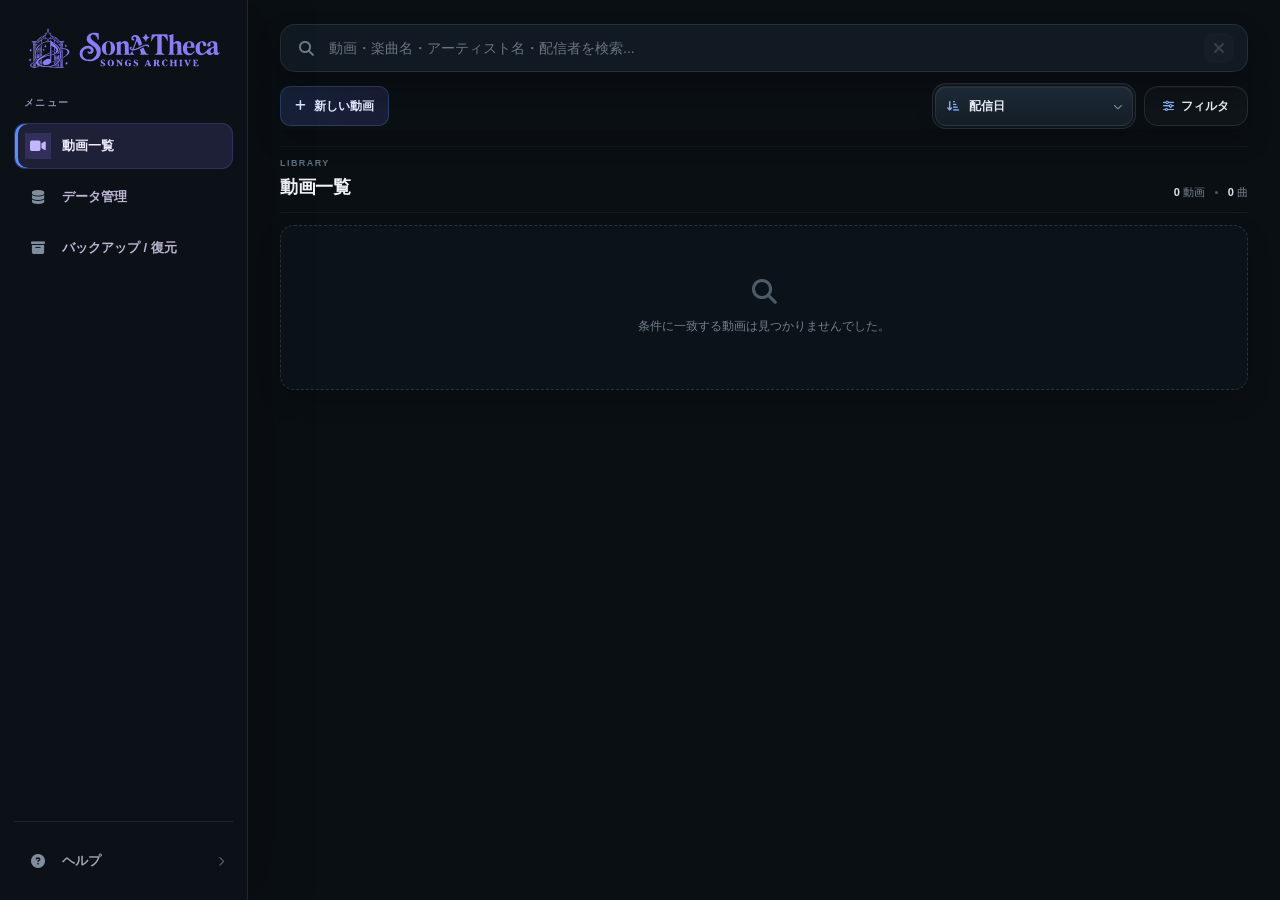
==== commit 9e320800: "add: タイトルロゴの追加&UIの変更 - タイトルロゴ&マークを作成 (assets/*.svg) - UIを変更 ひとまずトップ画面のみ (サイドバーの追加/動画リストの改良/フィルタエリアをコ" ====
--- a/index.html
+++ b/index.html
@@ -6,11 +6,9 @@
   <meta name="viewport" content="width=device-width, initial-scale=1.0">
   <!-- セキュリティ上、外部ページからの参照元情報を制限する。 -->
   <meta name="referrer" content="strict-origin-when-cross-origin">
-
-  <link rel="icon" type="image/svg+xml"
-    href="[data-uri]">
-
-  <title>SonA'Theca</title>
+<title>SonA'Theca</title>
+
+<link rel="icon" type="image/svg+xml" href="./assets/logo-mark.svg">
 
 
   <link rel="stylesheet" href="css/tailwind.min.css">
@@ -21,13 +19,66 @@
 
 
   <script src="js/packages/marked.umd.js"></script>
-  <style>
-    /* アプリ全体で使用する基本配色と背景を定義する。 */
+  <style id="app-styles">
+/* =========================================================
+   Application design tokens
+   色・半透明レイヤーはここで一元管理する。
+   値は既存UIと同一のものを使用し、見た目は変更しない。
+   ========================================================= */
+:root {
+  --color-page-bg: #0a0f14;
+  --color-deep-bg: #06090c;
+  --color-surface: #151e25;
+  --color-surface-mid: #1f2a34;
+  --color-surface-bright: #384B5A;
+  --color-border: #2a3a47;
+  --color-text: #e2e8f0;
+  --color-text-muted: #94a3b8;
+  --color-text-soft: #cbd5e1;
+  --color-text-bright: #f4f7fb;
+  --color-brand: #8b7cf6;
+  --color-brand-soft: #c4b5fd;
+  --color-accent-blue: #8eb0ff;
+  --color-accent-icon: #8aaeff;
+  --color-hover-line: #607d90;
+  --color-muted-dark: #596775;
+  --color-meta: #7f8d9a;
+  --color-meta-light: #aeb9c4;
+  --color-code-text: #e4eaf0;
+  --color-empty: #71808e;
+  --color-modal: #111a22;
+  --color-brand-surface: #1b1930;
+  --color-white: #fff;
+
+  --color-glass-border: rgba(255,255,255,.035);
+  --color-glass-soft: rgba(255,255,255,.025);
+  --color-accent-blue-soft: rgba(91,140,255,.08);
+  --color-accent-blue-09: rgba(91,140,255,.09);
+  --color-accent-blue-16: rgba(91,140,255,.16);
+  --color-accent-blue-24: rgba(91,140,255,.24);
+  --color-accent-blue-28: rgba(91,140,255,.28);
+  --color-accent-blue-50: rgba(91,140,255,.5);
+  --color-brand-border: rgba(196, 181, 253, 0.12);
+  --color-brand-glow: rgba(139, 124, 246, 0.18);
+  --color-sidebar-bg: rgba(12, 18, 24, .96);
+  --color-panel-overlay: rgba(8,13,18,.28);
+}
+
+/* アプリ全体で使用する基本配色と背景を定義する。 */
     html,
     body {
       background-color: #0d1318;
       color: #e2e8f0;
-      font-family: system-ui, -apple-system, BlinkMacSystemFont, "Segoe UI", Roboto, "Helvetica Neue", Arial, sans-serif;
+      font-family: -apple-system, BlinkMacSystemFont, "Segoe UI", "Yu Gothic UI", "Hiragino Sans", "Yu Gothic", Meiryo, sans-serif;
+    }
+
+    body,
+    button,
+    input,
+    select,
+    textarea {
+      -webkit-font-smoothing: antialiased;
+      text-rendering: optimizeLegibility;
     }
 
     /* モーダル表示中に背面ページがスクロールしないようにする。 */
@@ -484,7 +535,7 @@
 
       header h1 {
         max-width: none;
-        font-size: 1rem !important;
+        font-size: 1rem;
       }
 
       header h1 span {
@@ -716,7 +767,7 @@
       input,
       select,
       textarea {
-        font-size: 16px !important;
+        font-size: 16px;
       }
 
 
@@ -766,15 +817,12 @@
     }
 
     body {
-      background:
-        radial-gradient(circle at 82% -15%, rgba(71, 104, 126, .30), transparent 30rem),
-        radial-gradient(circle at 4% 18%, rgba(42, 58, 71, .32), transparent 25rem),
-        #0d1318;
+      background: #0d1318;
       line-height: 1.5;
     }
 
     header {
-      background: linear-gradient(105deg, #263b4a 0%, #384b5a 52%, #304451 100%) !important;
+      background: #263b4a !important;
       box-shadow: 0 8px 28px rgba(0, 0, 0, .26) !important;
     }
 
@@ -799,7 +847,7 @@
 
     #streamTab>.sticky,
     #dataTab>.sticky {
-      background: linear-gradient(to bottom, rgba(13, 19, 24, .98) 76%, rgba(13, 19, 24, 0));
+      background: rgba(13, 19, 24, .98);
       backdrop-filter: blur(12px);
     }
 
@@ -845,7 +893,7 @@
     }
 
     #streamListContainer>div>div:first-child {
-      background: linear-gradient(100deg, #151e25, #19242d) !important;
+      background: #151e25 !important;
     }
 
     #streamListContainer [id^="acc-body-"]>div:last-child>div {
@@ -930,14 +978,50 @@
       display: block !important;
       min-height: 100dvh;
       overflow-x: hidden;
-      background:
-        radial-gradient(circle at 75% -10%, rgba(91,140,255,.12), transparent 28rem),
-        radial-gradient(circle at 10% 0%, rgba(124,111,242,.08), transparent 24rem),
-        var(--ui-bg);
+      background: var(--ui-bg);
     }
 
     .mobile-topbar {
       display: none;
+    }
+
+    .sidebar-resize-handle {
+      position: absolute;
+      top: 0;
+      right: -5px;
+      width: 10px;
+      height: 100%;
+      border: 0;
+      padding: 0;
+      background: transparent;
+      cursor: col-resize;
+      touch-action: none;
+      z-index: 10;
+    }
+
+    .sidebar-resize-handle::after {
+      content: "";
+      position: absolute;
+      top: 50%;
+      left: 4px;
+      width: 2px;
+      height: 48px;
+      border-radius: 999px;
+      background: transparent;
+      transform: translateY(-50%);
+      transition: height .16s ease, background-color .16s ease;
+    }
+
+    .sidebar-resize-handle:hover::after,
+    .app-sidebar.is-resizing .sidebar-resize-handle::after {
+      height: 68px;
+      background: rgba(148, 163, 184, .42);
+    }
+
+    .app-sidebar.is-resizing,
+    .app-sidebar.is-resizing * {
+      cursor: col-resize !important;
+      user-select: none !important;
     }
 
     .app-sidebar {
@@ -948,7 +1032,7 @@
       display: flex;
       flex-direction: column;
       padding: 22px 14px 16px;
-      background: rgba(12, 18, 24, .96);
+      background: var(--color-sidebar-bg);
       border-right: 1px solid var(--ui-line);
       box-shadow: 18px 0 50px rgba(0,0,0,.18);
       backdrop-filter: blur(18px);
@@ -970,7 +1054,7 @@
       border-radius: 12px;
       color: white;
       background: linear-gradient(135deg, var(--ui-accent), var(--ui-accent-2));
-      box-shadow: 0 8px 20px rgba(91,140,255,.24);
+      box-shadow: 0 8px 20px var(--color-accent-blue-24);
     }
 
     .sidebar-brand-copy {
@@ -1044,7 +1128,7 @@
 
     .sidebar-nav-item.is-active {
       color: #fff;
-      background: linear-gradient(90deg, rgba(91,140,255,.16), rgba(124,111,242,.08));
+      background: linear-gradient(90deg, var(--color-accent-blue-16), rgba(124,111,242,.08));
       border-color: rgba(91,140,255,.18);
       box-shadow: inset 3px 0 0 var(--ui-accent);
     }
@@ -1121,11 +1205,26 @@
 
     .stream-toolbar {
       position: sticky;
-      top: 24px;
+      top: 0;
       z-index: 30;
-      padding: 0 0 18px;
-      background: linear-gradient(to bottom, rgba(10,15,20,1) 78%, rgba(10,15,20,.96) 90%, rgba(10,15,20,0));
+      margin-top: -24px;
+      padding: 24px 0 18px;
+      background: #0a0f14;
       isolation: isolate;
+    }
+
+    .stream-toolbar::before {
+      content: "";
+      position: absolute;
+      left: 0;
+      right: 0;
+      top: -1px;
+      bottom: 0;
+      z-index: -1;
+      background: #0a0f14;
+      backdrop-filter: blur(18px);
+      -webkit-backdrop-filter: blur(18px);
+      border-bottom: 1px solid rgba(148,163,184,.06);
     }
 
     .search-shell {
@@ -1152,7 +1251,7 @@
 
     .stream-search-input:focus {
       border-color: rgba(91,140,255,.55) !important;
-      box-shadow: 0 0 0 4px rgba(91,140,255,.09), 0 10px 28px rgba(0,0,0,.14);
+      box-shadow: 0 0 0 4px var(--color-accent-blue-09), 0 10px 28px rgba(0,0,0,.14);
     }
 
     .search-shell-icon {
@@ -1168,7 +1267,7 @@
 
     .search-clear {
       position: absolute;
-      right: 13px;
+      right: 14px;
       top: 50%;
       width: 30px;
       height: 30px;
@@ -1179,14 +1278,34 @@
       border-radius: 9px;
       background: rgba(255,255,255,.06);
       color: #8996a3;
+      opacity: 1;
+      visibility: visible;
+      pointer-events: auto;
+      transition: none;
+    }
+
+    .search-clear.hidden {
+      opacity: .32;
+      visibility: visible;
+      pointer-events: auto;
+    }
+
+    .search-clear:hover {
+      background: rgba(255,255,255,.1);
+      color: #cbd5df;
+    }
+
+    .search-clear:active,
+    .search-clear:focus {
+      transform: translateY(-50%) !important;
     }
 
     .filter-toolbar {
       display: flex;
       align-items: center;
       justify-content: space-between;
-      gap: 14px;
-      padding-top: 12px;
+      gap: 12px;
+      padding-top: 11px;
     }
 
     .filter-toolbar-left,
@@ -1203,33 +1322,41 @@
     .sort-control {
       display: flex;
       align-items: center;
-      gap: 9px;
     }
 
     .toolbar-label {
-      color: #7d8b99;
-      font-size: 11px;
-      font-weight: 700;
-      white-space: nowrap;
-    }
-
-    .toolbar-label i {
-      margin-right: 4px;
-      color: #708093;
+      display: none;
     }
 
     .app-select-wrap {
       position: relative;
-      min-width: 210px;
+      width: 204px;
+      min-width: 204px;
       padding: 2px;
       border: 1px solid rgba(148,163,184,.16);
       border-radius: 14px;
-      background: rgba(255,255,255,.025);
-      box-shadow: inset 0 1px 0 rgba(255,255,255,.035), 0 5px 16px rgba(0,0,0,.12);
+      background: var(--color-glass-soft);
+      box-shadow: inset 0 1px 0 var(--color-glass-border), 0 5px 16px rgba(0,0,0,.12);
+    }
+
+    .app-select-wrap::before {
+      content: "\f884";
+      position: absolute;
+      top: 50%;
+      left: 14px;
+      transform: translateY(-50%);
+      color: #8aaeff;
+      font: 900 11px/1 "Font Awesome 6 Free";
+      pointer-events: none;
+      z-index: 2;
+    }
+
+    .app-select-wrap[data-sort-direction="up"]::before {
+      content: "\f885";
     }
 
     .app-select-wrap::after {
-      content: "\\f078";
+      content: "\f078";
       position: absolute;
       top: 50%;
       right: 13px;
@@ -1239,16 +1366,32 @@
       pointer-events: none;
     }
 
+    .app-select-current-label {
+      position: absolute;
+      inset: 2px 34px 2px 36px;
+      z-index: 1;
+      display: flex;
+      align-items: center;
+      color: #e5ebf2;
+      font-size: 12px;
+      font-weight: 700;
+      letter-spacing: .01em;
+      pointer-events: none;
+      white-space: nowrap;
+      overflow: hidden;
+      text-overflow: ellipsis;
+    }
+
     .app-select {
       appearance: none;
       -webkit-appearance: none;
       width: 100%;
       height: 40px;
-      padding: 0 39px 0 14px;
+      padding: 0 34px 0 36px;
       border: 1px solid rgba(148,163,184,.12);
       border-radius: 11px;
       background: linear-gradient(180deg, rgba(29,42,53,.98), rgba(20,30,39,.98));
-      color: #e5ebf2;
+      color: transparent;
       font-size: 12px;
       font-weight: 700;
       letter-spacing: .01em;
@@ -1270,11 +1413,14 @@
     }
 
     .app-select:focus {
-      border-color: rgba(91,140,255,.5) !important;
-      box-shadow: 0 0 0 3px rgba(91,140,255,.08);
-    }
-
-    .filter-button,
+      border-color: var(--color-accent-blue-50) !important;
+      box-shadow: 0 0 0 3px var(--color-accent-blue-soft);
+    }
+
+    .filter-badge.hidden {
+      display: none !important;
+    }
+
     .add-stream-button {
       height: 40px;
       display: inline-flex;
@@ -1288,20 +1434,39 @@
     }
 
     .filter-button {
+      height: 40px;
       min-width: 104px;
+      display: inline-flex;
+      align-items: center;
+      justify-content: center;
+      gap: 7px;
       padding: 0 13px;
-      border: 1px solid var(--ui-line-strong);
-      background: var(--ui-surface-2);
-      color: #dce5ee;
+      border: 1px solid rgba(148,163,184,.16);
+      border-radius: 14px;
+      background: var(--color-glass-soft);
+      box-shadow: inset 0 1px 0 var(--color-glass-border), 0 5px 16px rgba(0,0,0,.12);
+      color: #e5ebf2;
+      font-size: 12px;
+      font-weight: 700;
+      letter-spacing: .01em;
+      cursor: pointer;
+      outline: none;
+      transition: background .16s ease, border-color .16s ease, box-shadow .16s ease;
     }
 
     .filter-button:hover {
-      background: var(--ui-surface-3);
-      border-color: rgba(91,140,255,.35);
+      background: rgba(255,255,255,.055);
+      border-color: var(--ui-line-strong);
+    }
+
+    .filter-button:focus-visible {
+      border-color: var(--color-accent-blue-50);
+      box-shadow: 0 0 0 3px var(--color-accent-blue-soft), inset 0 1px 0 var(--color-glass-border);
     }
 
     .filter-button-icon {
-      color: #7fa6ff;
+      color: #8aaeff;
+      font-size: 11px;
     }
 
     .filter-badge {
@@ -1311,7 +1476,7 @@
       place-items: center;
       padding: 0 5px;
       border-radius: 999px;
-      background: rgba(91,140,255,.16);
+      background: var(--color-accent-blue-16);
       color: #8eb1ff;
       font-size: 10px;
       line-height: 1;
@@ -1320,7 +1485,7 @@
     .add-stream-button {
       padding: 0 14px;
       border: 1px solid rgba(91,140,255,.26);
-      background: linear-gradient(135deg, rgba(91,140,255,.16), rgba(124,111,242,.14));
+      background: linear-gradient(135deg, var(--color-accent-blue-16), rgba(124,111,242,.14));
       color: #dfe9ff;
     }
 
@@ -1334,11 +1499,19 @@
     }
 
     .stream-list-heading {
+      position: sticky;
+      top: 141px;
+      z-index: 20;
       display: flex;
       align-items: flex-end;
       justify-content: space-between;
       gap: 20px;
-      margin: 2px 0 12px;
+      margin: 0 0 12px;
+      padding: 10px 0 11px;
+      background: #0a0f14;
+      border-bottom: 1px solid rgba(148,163,184,.08);
+      transform: translate3d(0, 0, 0);
+      scroll-margin-top: 141px;
     }
 
     .section-eyebrow,
@@ -1398,7 +1571,7 @@
     }
 
     .stream-row:hover {
-      background: rgba(255,255,255,.025);
+      background: var(--color-glass-soft);
     }
 
     .stream-row-main {
@@ -1469,9 +1642,9 @@
     .stream-title {
       overflow: hidden;
       color: #f4f7fb;
-      font-size: 14px;
-      font-weight: 750;
-      line-height: 1.35;
+      font-size: 15px;
+      font-weight: 700;
+      line-height: 1.4;
       text-overflow: ellipsis;
       white-space: nowrap;
     }
@@ -1483,7 +1656,8 @@
       min-width: 0;
       margin-top: 7px;
       color: #7f8d9a;
-      font-size: 11px;
+      font-size: 12px;
+      line-height: 1.4;
     }
 
     .stream-meta .streamer-name {
@@ -1526,8 +1700,8 @@
       border-radius: 9px;
       color: #aab7c4;
       background: rgba(8,13,18,.46);
-      font-size: 10px;
-      font-weight: 750;
+      font-size: 11px;
+      font-weight: 700;
       white-space: nowrap;
     }
 
@@ -1546,19 +1720,19 @@
 
     .stream-action-button:hover {
       color: #dce8ff;
-      background: rgba(91,140,255,.09);
-      border-color: rgba(91,140,255,.24);
+      background: var(--color-accent-blue-09);
+      border-color: var(--color-accent-blue-24);
     }
 
     .stream-action-button.is-open {
       color: #8eb0ff;
       background: rgba(91,140,255,.10);
-      border-color: rgba(91,140,255,.28);
+      border-color: var(--color-accent-blue-28);
     }
 
     .timestamp-panel {
       border-top: 1px solid var(--ui-line);
-      background: rgba(8,13,18,.28);
+      background: var(--color-panel-overlay);
     }
 
     .timestamp-header {
@@ -1592,7 +1766,7 @@
     }
 
     .timestamp-row:hover {
-      background: rgba(255,255,255,.025);
+      background: var(--color-glass-soft);
     }
 
     .timestamp-song {
@@ -1633,11 +1807,15 @@
 
     .timestamp-singer .inline-flex {
       justify-content: flex-end;
-    }
-    .timestamp-singer .relative:first-child {
-      transform: translateY(-2px);
-    }
-
+      align-items: center;
+      height: 28px;
+    }
+
+    .timestamp-singer .relative {
+      display: flex;
+      align-items: center;
+      align-self: center;
+    }
     .timestamp-singer .relative + .relative {
       margin-left: -8px !important;
     }
@@ -1658,7 +1836,7 @@
       margin-left: auto;
       border: 1px solid rgba(91,140,255,.22);
       border-radius: 8px;
-      background: rgba(91,140,255,.08);
+      background: var(--color-accent-blue-soft);
       color: #8eb0ff;
     }
 
@@ -1742,7 +1920,7 @@
       flex: 0 0 auto;
       border: 1px solid var(--ui-line);
       border-radius: 9px;
-      background: rgba(255,255,255,.035);
+      background: var(--color-glass-border);
       color: #84929f;
     }
 
@@ -1850,7 +2028,7 @@
 
     .filter-modal-search input:focus {
       border-color: rgba(91,140,255,.45) !important;
-      box-shadow: 0 0 0 3px rgba(91,140,255,.08);
+      box-shadow: 0 0 0 3px var(--color-accent-blue-soft);
     }
 
     .filter-options {
@@ -1875,12 +2053,12 @@
     }
 
     .filter-option:hover {
-      background: rgba(255,255,255,.035);
+      background: var(--color-glass-border);
     }
 
     .filter-option.is-selected {
       border-color: rgba(91,140,255,.20);
-      background: rgba(91,140,255,.08);
+      background: var(--color-accent-blue-soft);
       color: #edf3ff;
     }
 
@@ -1929,7 +2107,7 @@
       gap: 8px;
       padding: 13px 20px;
       border-top: 1px solid var(--ui-line);
-      background: rgba(8,13,18,.28);
+      background: var(--color-panel-overlay);
     }
 
     .modal-secondary-button,
@@ -1948,7 +2126,7 @@
     }
 
     .modal-primary-button {
-      border: 1px solid rgba(91,140,255,.28);
+      border: 1px solid var(--color-accent-blue-28);
       background: linear-gradient(135deg, #4e7ff0, #6f63d9);
       color: #fff;
       box-shadow: 0 7px 18px rgba(71,102,214,.18);
@@ -1983,6 +2161,10 @@
     }
 
     @media (max-width: 720px) {
+      .sidebar-resize-handle {
+        display: none;
+      }
+
       .app-sidebar {
         width: min(286px, 84vw);
         transform: translateX(-102%);
@@ -2002,7 +2184,7 @@
         flex: 0 0 auto;
         border: 1px solid var(--ui-line);
         border-radius: 9px;
-        background: rgba(255,255,255,.035);
+        background: var(--color-glass-border);
         color: #7e8b98;
       }
 
@@ -2053,7 +2235,7 @@
         place-items: center;
         border: 1px solid var(--ui-line);
         border-radius: 9px;
-        background: rgba(255,255,255,.035);
+        background: var(--color-glass-border);
         color: #a2afbc;
       }
 
@@ -2069,8 +2251,11 @@
 
       .stream-toolbar {
         position: sticky !important;
-        top: 74px !important;
+        top: 58px !important;
+        margin-top: -16px;
+        padding-top: 16px;
         padding-bottom: 13px;
+        background: rgba(10,15,20,.985);
       }
 
       .stream-search-input {
@@ -2085,6 +2270,18 @@
         gap: 8px;
       }
 
+      .app-select-wrap {
+        width: 164px;
+        min-width: 164px;
+      }
+
+      .app-select {
+        height: 40px;
+        padding-left: 33px;
+        padding-right: 30px;
+        font-size: 11px;
+      }
+
       .filter-toolbar-left,
       .filter-toolbar-right {
         width: auto;
@@ -2101,12 +2298,43 @@
 
       .app-select-wrap {
         min-width: 0;
-        width: 150px;
+        width: 154px;
+      }
+
+      .app-select-current-label {
+        inset: 2px 30px 2px 33px;
+        font-size: 10px;
+      }
+
+      .app-select {
+        font-size: 10px;
+      }
+
+      .app-select-wrap::before {
+        left: 11px;
+        font-size: 10px;
       }
 
       .filter-button,
       .add-stream-button {
         flex: 1 1 0;
+      }
+
+      .filter-button > span:not(.filter-button-icon) {
+        display: none;
+      }
+
+      .filter-button {
+        min-width: 40px;
+        width: 40px;
+        height: 40px;
+        flex: 0 0 40px;
+        padding: 0;
+        border-radius: 14px;
+      }
+
+      .search-clear {
+        right: 13px;
       }
 
       .timestamp-row {
@@ -2125,12 +2353,25 @@
       }
 
       .stream-list-heading {
+        top: 176px;
         align-items: center;
-        margin-top: 2px;
+        margin-top: 0;
+        padding-top: 9px;
+        padding-bottom: 10px;
+        transform: translate3d(0, 0, 0);
+        scroll-margin-top: 176px;
       }
 
       .stream-list-heading h2 {
         font-size: 16px;
+      }
+
+      .stream-meta .streamer-account {
+        display: none;
+      }
+
+      .stream-meta .stream-meta-separator:has(+ .streamer-account) {
+        display: none;
       }
 
       .stream-row-main {
@@ -2284,12 +2525,307 @@
         min-width: 0;
       }
 
-      .sort-control .toolbar-label {
-        font-size: 10px;
-      }
-    }
-
-  </style>
+    }
+
+.app-brand {
+    display: inline-flex;
+    align-items: center;
+    gap: 10px;
+  }
+  .app-brand-logo {
+    display: block;
+    width: 156px;
+    height: auto;
+    max-height: 42px;
+    object-fit: contain;
+  }
+  .app-brand-mark {
+    display: block;
+    width: 34px;
+    height: 34px;
+    object-fit: contain;
+    flex: 0 0 auto;
+  }
+  @media (max-width: 720px) {
+    .app-brand-logo {
+      width: 132px;
+      max-height: 36px;
+    }
+    .app-brand-mark {
+      width: 30px;
+      height: 30px;
+    }
+  }
+
+:root {
+    --brand-primary: #7c5cff;
+    --brand-primary-soft: #a78bfa;
+    --brand-accent: #22d3ee;
+    --brand-glow: rgba(124,92,255,.20);
+  }
+  .sidebar-brand { align-items:center; }
+  .sidebar-brand-visual { display:flex; align-items:center; gap:10px; min-width:0; flex:1; }
+  .sidebar-brand-mark-v6 { width:34px; height:34px; object-fit:contain; flex:0 0 34px; }
+  .sidebar-brand-logo { width:140px; max-width:calc(100% - 44px); height:auto; max-height:36px; object-fit:contain; }
+  .mobile-brand-mark-v6 { width:32px; height:32px; display:grid; place-items:center; }
+  .mobile-brand-mark-v6 img { width:32px; height:32px; object-fit:contain; display:block; }
+  .sidebar-nav-item.is-active .sidebar-nav-icon { color:var(--brand-primary-soft); background:var(--brand-glow); }
+  .sidebar-nav-item.is-active { color:#f5f3ff; }
+  @media (max-width:720px) {
+    .mobile-brand { display:flex; align-items:center; justify-content:center; min-width:40px; }
+    .app-brand-logo, .app-brand-mark, .brand-mark { display:none !important; }
+  }
+
+/* ブランドカラー */
+  :root {
+    --brand-primary: #8b7cf6;
+    --brand-primary-soft: #c4b5fd;
+    --brand-accent: #67e8f9;
+    --brand-surface: #1b1930;
+    --brand-surface-2: #24203d;
+    --brand-glow: var(--color-brand-glow);
+  }
+
+  /* サイドバー上部：マーク・ロゴを少し大きく、間隔を狭く */
+  .sidebar-brand {
+    background: #1b1930 !important;
+    border-bottom-color: var(--color-brand-border) !important;
+  }
+
+  .sidebar-brand-visual {
+    gap: 5px !important;
+    padding-left: 4px;
+  }
+
+  .sidebar-brand-mark-v6 {
+    width: 42px !important;
+    height: 42px !important;
+    flex-basis: 42px !important;
+  }
+
+  .sidebar-brand-logo {
+    width: 158px !important;
+    height: 44px;
+    max-width: calc(100% - 47px) !important;
+    max-height: 42px !important;
+  }
+
+  /* サイドバー上部〜ナビゲーションの黒を避け、ブランドと馴染ませる */
+  .app-sidebar {
+    background: #17152a !important;
+    color: #ded9f2 !important;
+    border-right-color: var(--color-brand-border) !important;
+  }
+
+  .app-sidebar .sidebar-section-label {
+    color: #9189b0 !important;
+  }
+
+  .app-sidebar .sidebar-nav-item {
+    color: #bcb5d4 !important;
+  }
+
+  .app-sidebar .sidebar-nav-item:hover {
+    color: #f0ecff !important;
+    background: rgba(139, 124, 246, 0.10) !important;
+  }
+
+  .app-sidebar .sidebar-nav-item.is-active {
+    color: #f1edff !important;
+    background: rgba(139, 124, 246, 0.15) !important;
+  }
+
+  .app-sidebar .sidebar-nav-item.is-active .sidebar-nav-icon {
+    color: #c4b5fd !important;
+    background: var(--color-brand-glow) !important;
+  }
+
+  /* スマホヘッダー：サイドバーと同系統の色に統一 */
+  @media (max-width: 720px) {
+    .mobile-topbar {
+      background: #1b1930 !important;
+      color: #eeeaff !important;
+      border-bottom-color: var(--color-brand-border) !important;
+      box-shadow: 0 1px 0 rgba(0, 0, 0, 0.08) !important;
+    }
+
+    .mobile-topbar .icon-button {
+      color: #d8d1ee !important;
+    }
+
+    .mobile-topbar .icon-button:hover,
+    .mobile-topbar .icon-button:active {
+      background: rgba(139, 124, 246, 0.12) !important;
+      color: #f3efff !important;
+    }
+
+    .mobile-brand {
+      color: #f3efff !important;
+    }
+
+    .mobile-brand-mark-v6 {
+      width: 36px !important;
+      height: 36px !important;
+    }
+
+    .mobile-brand-mark-v6 img {
+      width: 36px !important;
+      height: 36px !important;
+      filter: drop-shadow(0 3px 8px rgba(139, 124, 246, 0.16));
+    }
+  }
+
+/* マークはimgではなくインラインSVG。currentColorでブランド色を制御 */
+  .sidebar-brand-mark,
+  .app-brand-mark-v8,
+  .mobile-brand-mark {
+    display: inline-flex;
+    align-items: center;
+    justify-content: center;
+    color: #a78bfa;
+    line-height: 0;
+    flex: 0 0 auto;
+  }
+
+  .sidebar-brand-mark {
+    width: 44px;
+    height: 44px;
+  }
+
+  .sidebar-brand-mark svg {
+    width: 100%;
+    height: 100%;
+    fill: currentColor;
+    color: currentColor;
+  }
+
+  .app-brand-mark-v8,
+  .mobile-brand-mark {
+    width: 36px;
+    height: 36px;
+  }
+
+  .app-brand-mark-v8 svg,
+  .mobile-brand-mark svg {
+    width: 100%;
+    height: 100%;
+    fill: currentColor;
+    color: currentColor;
+  }
+
+  /* サイドバー上部はブランドカラーを少し明るい紫へ */
+  .sidebar-brand-visual {
+    gap: 4px !important;
+  }
+
+  .sidebar-brand-mark {
+    color: #a78bfa;
+    filter: drop-shadow(0 3px 8px rgba(167, 139, 250, 0.16));
+  }
+
+  /* スマホヘッダーのマークは少し落ち着いた色で周囲に馴染ませる */
+  @media (max-width: 720px) {
+    .mobile-brand-mark {
+      width: 36px;
+      height: 36px;
+      color: #c4b5fd;
+    }
+
+    .mobile-brand-mark svg {
+      filter: drop-shadow(0 2px 6px var(--color-brand-border));
+    }
+  }
+
+/* サイドバー本体は元の色へ戻す */
+  .app-sidebar {
+    background: var(--color-sidebar-bg) !important;
+  }
+
+  /* サイドバー上部のブランディング領域自体にも色を付けない */
+  .sidebar-brand,
+  .sidebar-brand-visual {
+    background: transparent !important;
+    background-image: none !important;
+    box-shadow: none !important;
+  }
+
+  /* マークとロゴだけをブランドカラーへ */
+  .sidebar-brand-mark {
+    background-color: #8b7cf6 !important;
+    filter: none !important;
+
+    mask: url("./assets/mark.svg") center / contain no-repeat;
+    -webkit-mask: url("./assets/mark.svg") center / contain no-repeat;
+  }
+
+  .sidebar-brand-logo {
+    background-color: #8b7cf6 !important;
+    mask: url("./assets/logo.svg") center / contain no-repeat;
+    -webkit-mask: url("./assets/logo.svg") center / contain no-repeat;
+  }
+
+  /* ロゴ周辺の疑似要素による着色も無効化 */
+  .sidebar-brand::before,
+  .sidebar-brand::after,
+  .sidebar-brand-visual::before,
+  .sidebar-brand-visual::after {
+    background: transparent !important;
+    box-shadow: none !important;
+  }
+
+  /* モバイル側のマーク色 */
+  .mobile-brand-mark {
+    color: #a78bfa !important;
+    filter: none !important;
+  }
+
+/* スマホヘッダーのロゴ：新しいSVGを大きめに表示 */
+  .mobile-brand-logo {
+    display: inline-flex;
+    align-items: center;
+    justify-content: center;
+    width: 44px;
+    height: 44px;
+    flex: 0 0 44px;
+    line-height: 0;
+    background-color: #a78bfa;
+
+    mask: url("./assets/mark.svg") center / contain no-repeat;
+    -webkit-mask: url("./assets/mark.svg") center / contain no-repeat;
+  }
+
+  .mobile-brand-logo svg {
+    display: block;
+    width: 100%;
+    height: 100%;
+  }
+
+  /* 新SVGの色をヘッダーになじむブランドカラーへ */
+  .mobile-brand-logo svg [fill]:not([fill="none"]) {
+    fill: currentColor !important;
+  }
+
+  .mobile-brand-logo svg [stroke]:not([stroke="none"]) {
+    stroke: currentColor !important;
+  }
+
+  @media (max-width: 720px) {
+    .mobile-brand-logo {
+      width: 44px;
+      height: 44px;
+      flex-basis: 44px;
+      color: #a78bfa;
+    }
+  }
+
+/* フィルタ候補が空の場合のコンパクト表示。inline style を置き換える。 */
+.empty-stream-state.is-compact {
+  padding: 28px 16px;
+  margin-top: 4px;
+}
+
+</style>
+
 </head>
 
 <body class="min-h-screen flex flex-col no-scrollbar">
@@ -2301,8 +2837,7 @@
       <i class="fa-solid fa-bars"></i>
     </button>
     <div class="mobile-brand">
-      <span class="brand-mark"><i class="fa-solid fa-music"></i></span>
-      <span>SonA'Theca</span>
+      <span class="mobile-brand-logo"></span>
     </div>
     <button class="icon-button" type="button" aria-label="検索へ移動"
       onclick="document.getElementById('streamSearchKeyword')?.focus()">
@@ -2314,10 +2849,9 @@
 
   <aside id="appSidebar" class="app-sidebar" aria-label="メインナビゲーション">
     <div class="sidebar-brand">
-      <div class="brand-mark"><i class="fa-solid fa-music"></i></div>
-      <div class="sidebar-brand-copy">
-        <div class="sidebar-title">SonA'Theca</div>
-        <span class="sidebar-version">v1.0.1</span>
+      <div class="sidebar-brand-visual">
+        <span class="sidebar-brand-mark"></span>
+        <span class="sidebar-brand-logo"></span>
       </div>
       <button class="sidebar-close" type="button" aria-label="メニューを閉じる" onclick="toggleSidebar(false)">
         <i class="fa-solid fa-xmark"></i>
@@ -2348,11 +2882,10 @@
         <span>ヘルプ</span>
         <i class="fa-solid fa-chevron-right sidebar-chevron"></i>
       </button>
-      <div class="sidebar-status">
-        <span class="status-dot"></span>
-        <span>ローカルデータで動作中</span>
-      </div>
     </div>
+    <button id="sidebarResizeHandle" class="sidebar-resize-handle"
+      type="button" aria-label="サイドメニューの幅を変更"
+      title="ドラッグしてサイドメニューの幅を変更"></button>
   </aside>
 
   <main id="appMain" class="app-main flex-1 w-full px-8 pb-8 flex flex-col gap-6">
@@ -2440,8 +2973,8 @@
 
           <div class="filter-toolbar-right">
             <div class="sort-control">
-              <span class="toolbar-label"><i class="fa-solid fa-arrow-down-wide-short"></i> 並び替え</span>
-              <div class="app-select-wrap">
+              <div class="app-select-wrap" title="並び替え">
+                <span class="app-select-current-label" id="streamSortCurrentLabel" aria-hidden="true">配信日</span>
                 <select id="streamSortSelect" onchange="renderStreams()" aria-label="歌枠の並び替え" class="app-select">
                   <option value="streamDate_desc">配信日：新しい順</option>
                   <option value="streamDate_asc">配信日：古い順</option>
@@ -3236,6 +3769,55 @@
 
   <script>
     const STORAGE_KEY = 'utawaku_app_data_v3';
+    /**
+     * サイドメニューの幅をドラッグで変更する。
+     * 200px〜360pxの範囲で停止し、メイン領域も同時に追従させる。
+     * @returns {*} 初期化結果。
+     */
+    function initSidebarResizer() {
+      const sidebar = document.getElementById('appSidebar');
+      const handle = document.getElementById('sidebarResizeHandle');
+      const root = document.documentElement;
+      if (!sidebar || !handle) return;
+
+      const MIN_WIDTH = 200;
+      const MAX_WIDTH = 360;
+      let resizing = false;
+
+      const applyWidth = (clientX) => {
+        const width = Math.max(MIN_WIDTH, Math.min(MAX_WIDTH, clientX));
+        root.style.setProperty('--ui-sidebar', `${width}px`);
+        sidebar.style.width = `${width}px`;
+      };
+
+      const stopResize = () => {
+        if (!resizing) return;
+        resizing = false;
+        sidebar.classList.remove('is-resizing');
+        document.body.classList.remove('sidebar-resizing');
+      };
+
+      handle.addEventListener('pointerdown', (event) => {
+        if (window.matchMedia('(max-width: 720px)').matches) return;
+        event.preventDefault();
+        resizing = true;
+        sidebar.classList.add('is-resizing');
+        document.body.classList.add('sidebar-resizing');
+        handle.setPointerCapture?.(event.pointerId);
+        applyWidth(event.clientX);
+      });
+
+      handle.addEventListener('pointermove', (event) => {
+        if (!resizing) return;
+        event.preventDefault();
+        applyWidth(event.clientX);
+      });
+
+      handle.addEventListener('pointerup', stopResize);
+      handle.addEventListener('pointercancel', stopResize);
+      window.addEventListener('blur', stopResize);
+    }
+
     const OLD_STORAGE_KEY_V2 = 'utawaku_app_data_v2';
     const OLD_STORAGE_KEY_V1 = 'utawaku_app_data_v1';
 
@@ -3878,11 +4460,8 @@
         const zIndex = 10 - index;
         const marginLeft = index === 0 ? 'ml-0' : '-ml-2';
         return `
-                            <div class="relative ${marginLeft} inline-block group" style="z-index: ${zIndex};">
+                            <div class="relative ${marginLeft} inline-block" style="z-index: ${zIndex};">
                                 ${renderAvatarHtml(st.name, st.icon, sizeClass)}
-                                <div class="absolute bottom-full left-1/2 -translate-x-1/2 mb-1 px-1.5 py-0.5 bg-black/90 text-white text-[10px] rounded whitespace-nowrap opacity-0 group-hover:opacity-100 pointer-events-none transition z-20">
-                                    ${st.name}
-                                </div>
                             </div>
                         `;
       }).join('')}
@@ -4148,7 +4727,7 @@
 
       if (!options.length) {
         container.innerHTML += `
-          <div class="empty-stream-state" style="padding:28px 16px;margin-top:4px;">
+          <div class="empty-stream-state is-compact">
             <i class="fa-solid fa-user-slash"></i>
             <p>一致する配信者がいません。</p>
           </div>
@@ -4184,7 +4763,32 @@
       input.focus();
     }
 
+    function updateStreamSortControl() {
+      const select = document.getElementById('streamSortSelect');
+      const wrap = select?.closest('.app-select-wrap');
+      if (!select || !wrap) return;
+
+      const labels = {
+        streamDate_desc: { short: '配信日', full: '配信日：新しい順', direction: 'down' },
+        streamDate_asc: { short: '配信日', full: '配信日：古い順', direction: 'up' },
+        createdAt_desc: { short: '登録日', full: '登録日：新しい順', direction: 'down' }
+      };
+
+      const current = labels[select.value] || labels.streamDate_desc;
+      wrap.dataset.sortDirection = current.direction;
+
+      const currentLabel = wrap.querySelector('.app-select-current-label');
+      if (currentLabel) currentLabel.textContent = current.short;
+
+      Array.from(select.options).forEach(option => {
+        const item = labels[option.value];
+        if (!item) return;
+        option.textContent = item.full;
+      });
+    }
+
     function renderStreams() {
+      updateStreamSortControl();
       updateFilterDropdowns();
       const container = document.getElementById('streamListContainer');
       container.innerHTML = '';
@@ -4271,7 +4875,7 @@
               <div class="stream-meta">
                 ${renderAvatarHtml(streamer.name, streamer.icon, "w-5 h-5")}
                 <span class="streamer-name">${streamer.name}</span>
-                ${streamer.account ? `<span class="stream-meta-separator"></span><span class="streamer-name">${streamer.account}</span>` : ''}
+                ${streamer.account ? `<span class="stream-meta-separator"></span><span class="streamer-name streamer-account">${streamer.account}</span>` : ''}
                 <span class="stream-meta-separator"></span>
                 <span class="stream-date"><i class="fa-regular fa-calendar mr-1"></i>${formattedDate || '未設定'}</span>
               </div>
@@ -4287,7 +4891,7 @@
               </button>
               <button type="button" onclick="toggleSongListAccordion('${stream.id}')" id="acc-toggle-${stream.id}"
                 title="タイムスタンプを表示" aria-label="タイムスタンプを表示" class="stream-action-button">
-                <i id="acc-icon-${stream.id}" class="fa-solid fa-chevron-right"></i>
+                <i id="acc-icon-${stream.id}" class="fa-solid fa-chevron-down"></i>
               </button>
             </div>
           </div>
@@ -4308,7 +4912,7 @@
                     <span class="timestamp-song-artist">/ ${singer.name}</span>
                   </div>
                   <div class="timestamp-singer" title="${singerNames}">
-                    ${renderOverlappedAvatars(song.singerIds, "w-7 h-7", stream.streamerId)}
+                    ${renderOverlappedAvatars(song.singerIds, "w-6 h-6", stream.streamerId)}
                   </div>
                   <div class="timestamp-value">${song.timestamp || '--:--'}</div>
                   <button type="button" class="timestamp-play" onclick="event.stopPropagation(); playStreamSong('${stream.id}', '${song.id}')"
@@ -6503,3 +7107,5 @@
 </body>
 
 </html>
+
+<script>document.addEventListener("DOMContentLoaded", initSidebarResizer);</script>
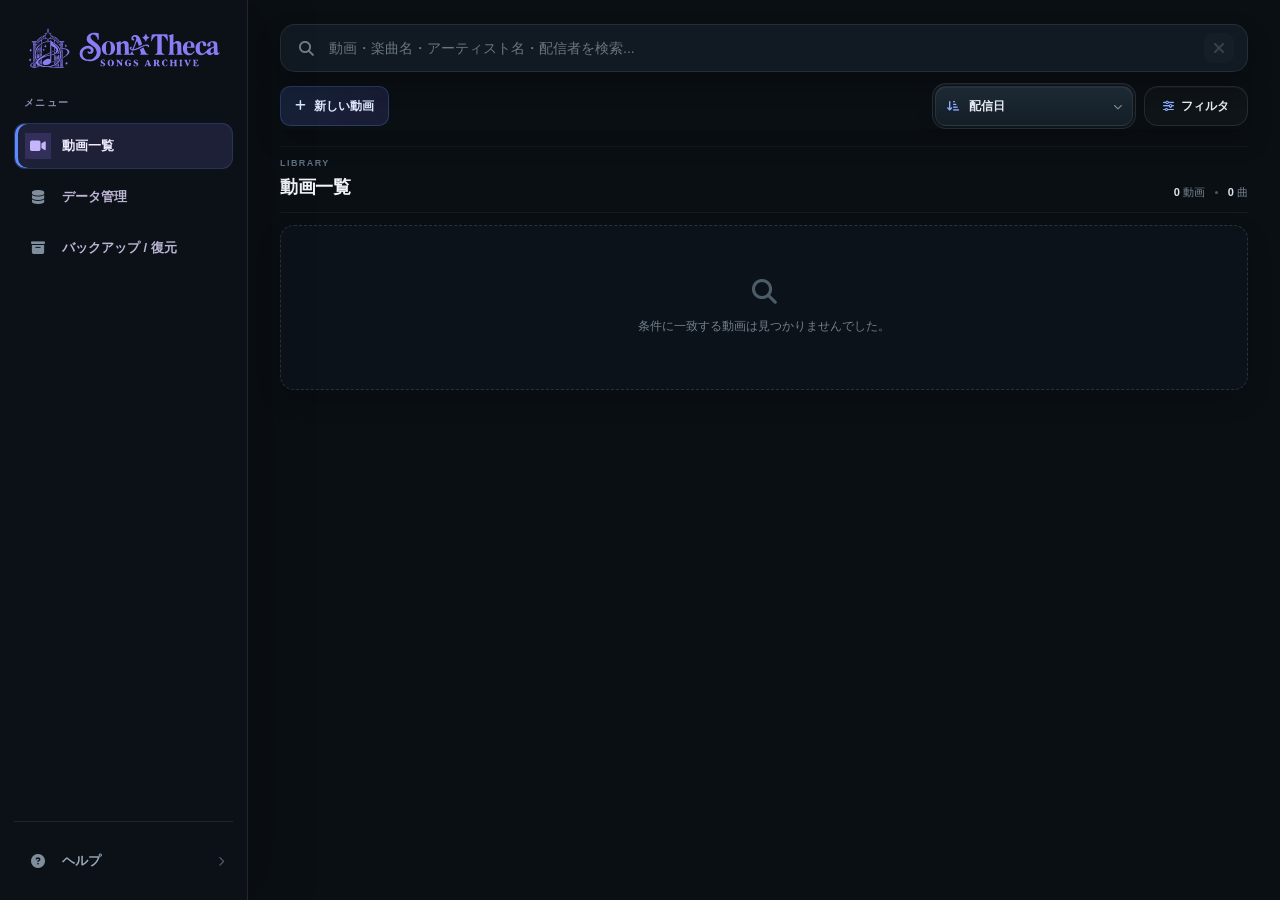
==== commit 6d685975: "format document" ====
--- a/index.html
+++ b/index.html
@@ -6,9 +6,9 @@
   <meta name="viewport" content="width=device-width, initial-scale=1.0">
   <!-- セキュリティ上、外部ページからの参照元情報を制限する。 -->
   <meta name="referrer" content="strict-origin-when-cross-origin">
-<title>SonA'Theca</title>
-
-<link rel="icon" type="image/svg+xml" href="./assets/logo-mark.svg">
+  <title>SonA'Theca</title>
+
+  <link rel="icon" type="image/svg+xml" href="./assets/logo-mark.svg">
 
 
   <link rel="stylesheet" href="css/tailwind.min.css">
@@ -20,51 +20,51 @@
 
   <script src="js/packages/marked.umd.js"></script>
   <style id="app-styles">
-/* =========================================================
+    /* =========================================================
    Application design tokens
    色・半透明レイヤーはここで一元管理する。
    値は既存UIと同一のものを使用し、見た目は変更しない。
    ========================================================= */
-:root {
-  --color-page-bg: #0a0f14;
-  --color-deep-bg: #06090c;
-  --color-surface: #151e25;
-  --color-surface-mid: #1f2a34;
-  --color-surface-bright: #384B5A;
-  --color-border: #2a3a47;
-  --color-text: #e2e8f0;
-  --color-text-muted: #94a3b8;
-  --color-text-soft: #cbd5e1;
-  --color-text-bright: #f4f7fb;
-  --color-brand: #8b7cf6;
-  --color-brand-soft: #c4b5fd;
-  --color-accent-blue: #8eb0ff;
-  --color-accent-icon: #8aaeff;
-  --color-hover-line: #607d90;
-  --color-muted-dark: #596775;
-  --color-meta: #7f8d9a;
-  --color-meta-light: #aeb9c4;
-  --color-code-text: #e4eaf0;
-  --color-empty: #71808e;
-  --color-modal: #111a22;
-  --color-brand-surface: #1b1930;
-  --color-white: #fff;
-
-  --color-glass-border: rgba(255,255,255,.035);
-  --color-glass-soft: rgba(255,255,255,.025);
-  --color-accent-blue-soft: rgba(91,140,255,.08);
-  --color-accent-blue-09: rgba(91,140,255,.09);
-  --color-accent-blue-16: rgba(91,140,255,.16);
-  --color-accent-blue-24: rgba(91,140,255,.24);
-  --color-accent-blue-28: rgba(91,140,255,.28);
-  --color-accent-blue-50: rgba(91,140,255,.5);
-  --color-brand-border: rgba(196, 181, 253, 0.12);
-  --color-brand-glow: rgba(139, 124, 246, 0.18);
-  --color-sidebar-bg: rgba(12, 18, 24, .96);
-  --color-panel-overlay: rgba(8,13,18,.28);
-}
-
-/* アプリ全体で使用する基本配色と背景を定義する。 */
+    :root {
+      --color-page-bg: #0a0f14;
+      --color-deep-bg: #06090c;
+      --color-surface: #151e25;
+      --color-surface-mid: #1f2a34;
+      --color-surface-bright: #384B5A;
+      --color-border: #2a3a47;
+      --color-text: #e2e8f0;
+      --color-text-muted: #94a3b8;
+      --color-text-soft: #cbd5e1;
+      --color-text-bright: #f4f7fb;
+      --color-brand: #8b7cf6;
+      --color-brand-soft: #c4b5fd;
+      --color-accent-blue: #8eb0ff;
+      --color-accent-icon: #8aaeff;
+      --color-hover-line: #607d90;
+      --color-muted-dark: #596775;
+      --color-meta: #7f8d9a;
+      --color-meta-light: #aeb9c4;
+      --color-code-text: #e4eaf0;
+      --color-empty: #71808e;
+      --color-modal: #111a22;
+      --color-brand-surface: #1b1930;
+      --color-white: #fff;
+
+      --color-glass-border: rgba(255, 255, 255, .035);
+      --color-glass-soft: rgba(255, 255, 255, .025);
+      --color-accent-blue-soft: rgba(91, 140, 255, .08);
+      --color-accent-blue-09: rgba(91, 140, 255, .09);
+      --color-accent-blue-16: rgba(91, 140, 255, .16);
+      --color-accent-blue-24: rgba(91, 140, 255, .24);
+      --color-accent-blue-28: rgba(91, 140, 255, .28);
+      --color-accent-blue-50: rgba(91, 140, 255, .5);
+      --color-brand-border: rgba(196, 181, 253, 0.12);
+      --color-brand-glow: rgba(139, 124, 246, 0.18);
+      --color-sidebar-bg: rgba(12, 18, 24, .96);
+      --color-panel-overlay: rgba(8, 13, 18, .28);
+    }
+
+    /* アプリ全体で使用する基本配色と背景を定義する。 */
     html,
     body {
       background-color: #0d1318;
@@ -969,7 +969,8 @@
       --ui-radius: 16px;
     }
 
-    html, body {
+    html,
+    body {
       background: var(--ui-bg);
       color: var(--ui-text);
     }
@@ -1034,7 +1035,7 @@
       padding: 22px 14px 16px;
       background: var(--color-sidebar-bg);
       border-right: 1px solid var(--ui-line);
-      box-shadow: 18px 0 50px rgba(0,0,0,.18);
+      box-shadow: 18px 0 50px rgba(0, 0, 0, .18);
       backdrop-filter: blur(18px);
     }
 
@@ -1122,14 +1123,14 @@
     .sidebar-nav-item:hover,
     .sidebar-help:hover {
       color: #eef4fb;
-      background: rgba(255,255,255,.045);
+      background: rgba(255, 255, 255, .045);
       border-color: var(--ui-line);
     }
 
     .sidebar-nav-item.is-active {
       color: #fff;
-      background: linear-gradient(90deg, var(--color-accent-blue-16), rgba(124,111,242,.08));
-      border-color: rgba(91,140,255,.18);
+      background: linear-gradient(90deg, var(--color-accent-blue-16), rgba(124, 111, 242, .08));
+      border-color: rgba(91, 140, 255, .18);
       box-shadow: inset 3px 0 0 var(--ui-accent);
     }
 
@@ -1184,7 +1185,7 @@
       height: 6px;
       border-radius: 999px;
       background: #58c78b;
-      box-shadow: 0 0 0 3px rgba(88,199,139,.08);
+      box-shadow: 0 0 0 3px rgba(88, 199, 139, .08);
     }
 
     .app-main {
@@ -1224,7 +1225,7 @@
       background: #0a0f14;
       backdrop-filter: blur(18px);
       -webkit-backdrop-filter: blur(18px);
-      border-bottom: 1px solid rgba(148,163,184,.06);
+      border-bottom: 1px solid rgba(148, 163, 184, .06);
     }
 
     .search-shell {
@@ -1238,11 +1239,11 @@
       padding: 0 50px 0 48px;
       border: 1px solid var(--ui-line);
       border-radius: 15px;
-      background: rgba(20,30,39,.82);
+      background: rgba(20, 30, 39, .82);
       color: #f5f7fb;
       font-size: 14px;
       outline: none;
-      box-shadow: 0 8px 24px rgba(0,0,0,.12);
+      box-shadow: 0 8px 24px rgba(0, 0, 0, .12);
     }
 
     .stream-search-input::placeholder {
@@ -1250,8 +1251,8 @@
     }
 
     .stream-search-input:focus {
-      border-color: rgba(91,140,255,.55) !important;
-      box-shadow: 0 0 0 4px var(--color-accent-blue-09), 0 10px 28px rgba(0,0,0,.14);
+      border-color: rgba(91, 140, 255, .55) !important;
+      box-shadow: 0 0 0 4px var(--color-accent-blue-09), 0 10px 28px rgba(0, 0, 0, .14);
     }
 
     .search-shell-icon {
@@ -1276,7 +1277,7 @@
       place-items: center;
       border: 0;
       border-radius: 9px;
-      background: rgba(255,255,255,.06);
+      background: rgba(255, 255, 255, .06);
       color: #8996a3;
       opacity: 1;
       visibility: visible;
@@ -1291,7 +1292,7 @@
     }
 
     .search-clear:hover {
-      background: rgba(255,255,255,.1);
+      background: rgba(255, 255, 255, .1);
       color: #cbd5df;
     }
 
@@ -1333,10 +1334,10 @@
       width: 204px;
       min-width: 204px;
       padding: 2px;
-      border: 1px solid rgba(148,163,184,.16);
+      border: 1px solid rgba(148, 163, 184, .16);
       border-radius: 14px;
       background: var(--color-glass-soft);
-      box-shadow: inset 0 1px 0 var(--color-glass-border), 0 5px 16px rgba(0,0,0,.12);
+      box-shadow: inset 0 1px 0 var(--color-glass-border), 0 5px 16px rgba(0, 0, 0, .12);
     }
 
     .app-select-wrap::before {
@@ -1388,16 +1389,16 @@
       width: 100%;
       height: 40px;
       padding: 0 34px 0 36px;
-      border: 1px solid rgba(148,163,184,.12);
+      border: 1px solid rgba(148, 163, 184, .12);
       border-radius: 11px;
-      background: linear-gradient(180deg, rgba(29,42,53,.98), rgba(20,30,39,.98));
+      background: linear-gradient(180deg, rgba(29, 42, 53, .98), rgba(20, 30, 39, .98));
       color: transparent;
       font-size: 12px;
       font-weight: 700;
       letter-spacing: .01em;
       cursor: pointer;
       outline: none;
-      box-shadow: inset 0 1px 0 rgba(255,255,255,.04);
+      box-shadow: inset 0 1px 0 rgba(255, 255, 255, .04);
     }
 
     .app-select option {
@@ -1441,10 +1442,10 @@
       justify-content: center;
       gap: 7px;
       padding: 0 13px;
-      border: 1px solid rgba(148,163,184,.16);
+      border: 1px solid rgba(148, 163, 184, .16);
       border-radius: 14px;
       background: var(--color-glass-soft);
-      box-shadow: inset 0 1px 0 var(--color-glass-border), 0 5px 16px rgba(0,0,0,.12);
+      box-shadow: inset 0 1px 0 var(--color-glass-border), 0 5px 16px rgba(0, 0, 0, .12);
       color: #e5ebf2;
       font-size: 12px;
       font-weight: 700;
@@ -1455,7 +1456,7 @@
     }
 
     .filter-button:hover {
-      background: rgba(255,255,255,.055);
+      background: rgba(255, 255, 255, .055);
       border-color: var(--ui-line-strong);
     }
 
@@ -1484,14 +1485,14 @@
 
     .add-stream-button {
       padding: 0 14px;
-      border: 1px solid rgba(91,140,255,.26);
-      background: linear-gradient(135deg, var(--color-accent-blue-16), rgba(124,111,242,.14));
+      border: 1px solid rgba(91, 140, 255, .26);
+      background: linear-gradient(135deg, var(--color-accent-blue-16), rgba(124, 111, 242, .14));
       color: #dfe9ff;
     }
 
     .add-stream-button:hover {
       transform: translateY(-1px);
-      background: linear-gradient(135deg, rgba(91,140,255,.23), rgba(124,111,242,.20));
+      background: linear-gradient(135deg, rgba(91, 140, 255, .23), rgba(124, 111, 242, .20));
     }
 
     .stream-list-section {
@@ -1509,7 +1510,7 @@
       margin: 0 0 12px;
       padding: 10px 0 11px;
       background: #0a0f14;
-      border-bottom: 1px solid rgba(148,163,184,.08);
+      border-bottom: 1px solid rgba(148, 163, 184, .08);
       transform: translate3d(0, 0, 0);
       scroll-margin-top: 141px;
     }
@@ -1610,7 +1611,7 @@
       inset: 0;
       display: grid;
       place-items: center;
-      background: rgba(5,9,13,.36);
+      background: rgba(5, 9, 13, .36);
       opacity: 0;
       transition: opacity .16s ease;
     }
@@ -1627,9 +1628,9 @@
       place-items: center;
       padding-left: 2px;
       border-radius: 999px;
-      background: rgba(255,255,255,.92);
+      background: rgba(255, 255, 255, .92);
       color: #326fe9;
-      box-shadow: 0 7px 20px rgba(0,0,0,.25);
+      box-shadow: 0 7px 20px rgba(0, 0, 0, .25);
     }
 
     .stream-info {
@@ -1699,7 +1700,7 @@
       border: 1px solid var(--ui-line);
       border-radius: 9px;
       color: #aab7c4;
-      background: rgba(8,13,18,.46);
+      background: rgba(8, 13, 18, .46);
       font-size: 11px;
       font-weight: 700;
       white-space: nowrap;
@@ -1726,7 +1727,7 @@
 
     .stream-action-button.is-open {
       color: #8eb0ff;
-      background: rgba(91,140,255,.10);
+      background: rgba(91, 140, 255, .10);
       border-color: var(--color-accent-blue-28);
     }
 
@@ -1759,7 +1760,7 @@
       gap: 12px;
       min-height: 50px;
       padding: 7px 15px;
-      border-top: 1px solid rgba(148,163,184,.07);
+      border-top: 1px solid rgba(148, 163, 184, .07);
       color: #b5c0cb;
       font-size: 11px;
       text-align: right;
@@ -1816,7 +1817,8 @@
       align-items: center;
       align-self: center;
     }
-    .timestamp-singer .relative + .relative {
+
+    .timestamp-singer .relative+.relative {
       margin-left: -8px !important;
     }
 
@@ -1834,7 +1836,7 @@
       display: grid;
       place-items: center;
       margin-left: auto;
-      border: 1px solid rgba(91,140,255,.22);
+      border: 1px solid rgba(91, 140, 255, .22);
       border-radius: 8px;
       background: var(--color-accent-blue-soft);
       color: #8eb0ff;
@@ -1844,7 +1846,7 @@
       padding: 54px 24px;
       border: 1px dashed var(--ui-line-strong);
       border-radius: 14px;
-      background: rgba(16,24,32,.45);
+      background: rgba(16, 24, 32, .45);
       color: #71808e;
       text-align: center;
     }
@@ -1874,7 +1876,7 @@
       align-items: center;
       justify-content: center;
       padding: 20px;
-      background: rgba(3,7,11,.72);
+      background: rgba(3, 7, 11, .72);
       backdrop-filter: blur(10px);
     }
 
@@ -1887,7 +1889,7 @@
       border: 1px solid var(--ui-line-strong);
       border-radius: 18px;
       background: #111a22;
-      box-shadow: 0 28px 80px rgba(0,0,0,.45);
+      box-shadow: 0 28px 80px rgba(0, 0, 0, .45);
     }
 
     .filter-modal-header {
@@ -1950,7 +1952,7 @@
 
     .filter-select-field:hover,
     .filter-select-field[aria-expanded="true"] {
-      border-color: rgba(91,140,255,.38);
+      border-color: rgba(91, 140, 255, .38);
       background: #101922;
     }
 
@@ -1976,14 +1978,14 @@
       white-space: nowrap;
     }
 
-    .filter-select-field > i {
+    .filter-select-field>i {
       flex: 0 0 auto;
       color: #718396;
       font-size: 10px;
       transition: transform .18s ease;
     }
 
-    .filter-select-field[aria-expanded="true"] > i {
+    .filter-select-field[aria-expanded="true"]>i {
       transform: rotate(180deg);
       color: #8eb0ff;
     }
@@ -2027,7 +2029,7 @@
     }
 
     .filter-modal-search input:focus {
-      border-color: rgba(91,140,255,.45) !important;
+      border-color: rgba(91, 140, 255, .45) !important;
       box-shadow: 0 0 0 3px var(--color-accent-blue-soft);
     }
 
@@ -2057,7 +2059,7 @@
     }
 
     .filter-option.is-selected {
-      border-color: rgba(91,140,255,.20);
+      border-color: rgba(91, 140, 255, .20);
       background: var(--color-accent-blue-soft);
       color: #edf3ff;
     }
@@ -2129,7 +2131,7 @@
       border: 1px solid var(--color-accent-blue-28);
       background: linear-gradient(135deg, #4e7ff0, #6f63d9);
       color: #fff;
-      box-shadow: 0 7px 18px rgba(71,102,214,.18);
+      box-shadow: 0 7px 18px rgba(71, 102, 214, .18);
     }
 
     @media (max-width: 900px) {
@@ -2169,7 +2171,7 @@
         width: min(286px, 84vw);
         transform: translateX(-102%);
         transition: transform .24s ease;
-        box-shadow: 20px 0 60px rgba(0,0,0,.35);
+        box-shadow: 20px 0 60px rgba(0, 0, 0, .35);
       }
 
       .app-sidebar.is-open {
@@ -2192,7 +2194,7 @@
         position: fixed;
         inset: 0;
         z-index: 55;
-        background: rgba(0,0,0,.55);
+        background: rgba(0, 0, 0, .55);
         backdrop-filter: blur(3px);
       }
 
@@ -2207,7 +2209,7 @@
         gap: 10px;
         padding: 0 13px;
         border-bottom: 1px solid var(--ui-line);
-        background: rgba(10,15,20,.92);
+        background: rgba(10, 15, 20, .92);
         backdrop-filter: blur(18px);
       }
 
@@ -2255,7 +2257,7 @@
         margin-top: -16px;
         padding-top: 16px;
         padding-bottom: 13px;
-        background: rgba(10,15,20,.985);
+        background: rgba(10, 15, 20, .985);
       }
 
       .stream-search-input {
@@ -2320,7 +2322,7 @@
         flex: 1 1 0;
       }
 
-      .filter-button > span:not(.filter-button-icon) {
+      .filter-button>span:not(.filter-button-icon) {
         display: none;
       }
 
@@ -2457,22 +2459,22 @@
 
 
     /* Secondary screens inherit the same surface language as the new top screen. */
-    #dataTab > .sticky,
-    #backupTab > .sticky {
+    #dataTab>.sticky,
+    #backupTab>.sticky {
       top: 0 !important;
-      background: linear-gradient(to bottom, rgba(10,15,20,.98) 72%, rgba(10,15,20,0));
+      background: linear-gradient(to bottom, rgba(10, 15, 20, .98) 72%, rgba(10, 15, 20, 0));
     }
 
     #dataTab .bg-base-mid,
     #backupTab .bg-base-mid {
-      background: rgba(16,24,32,.82) !important;
+      background: rgba(16, 24, 32, .82) !important;
       border-color: var(--ui-line) !important;
-      box-shadow: 0 8px 24px rgba(0,0,0,.08);
+      box-shadow: 0 8px 24px rgba(0, 0, 0, .08);
     }
 
     #dataTab .bg-base-dark,
     #backupTab .bg-base-dark {
-      background: rgba(8,13,18,.58) !important;
+      background: rgba(8, 13, 18, .58) !important;
       border-color: var(--ui-line) !important;
     }
 
@@ -2486,12 +2488,13 @@
     #backupTab input,
     #backupTab select {
       border-color: var(--ui-line) !important;
-      background: rgba(8,13,18,.58);
+      background: rgba(8, 13, 18, .58);
     }
 
     @media (max-width: 720px) {
-      #dataTab > .sticky,
-      #backupTab > .sticky {
+
+      #dataTab>.sticky,
+      #backupTab>.sticky {
         top: 58px !important;
       }
     }
@@ -2527,304 +2530,360 @@
 
     }
 
-.app-brand {
-    display: inline-flex;
-    align-items: center;
-    gap: 10px;
-  }
-  .app-brand-logo {
-    display: block;
-    width: 156px;
-    height: auto;
-    max-height: 42px;
-    object-fit: contain;
-  }
-  .app-brand-mark {
-    display: block;
-    width: 34px;
-    height: 34px;
-    object-fit: contain;
-    flex: 0 0 auto;
-  }
-  @media (max-width: 720px) {
+    .app-brand {
+      display: inline-flex;
+      align-items: center;
+      gap: 10px;
+    }
+
     .app-brand-logo {
-      width: 132px;
+      display: block;
+      width: 156px;
+      height: auto;
+      max-height: 42px;
+      object-fit: contain;
+    }
+
+    .app-brand-mark {
+      display: block;
+      width: 34px;
+      height: 34px;
+      object-fit: contain;
+      flex: 0 0 auto;
+    }
+
+    @media (max-width: 720px) {
+      .app-brand-logo {
+        width: 132px;
+        max-height: 36px;
+      }
+
+      .app-brand-mark {
+        width: 30px;
+        height: 30px;
+      }
+    }
+
+    :root {
+      --brand-primary: #7c5cff;
+      --brand-primary-soft: #a78bfa;
+      --brand-accent: #22d3ee;
+      --brand-glow: rgba(124, 92, 255, .20);
+    }
+
+    .sidebar-brand {
+      align-items: center;
+    }
+
+    .sidebar-brand-visual {
+      display: flex;
+      align-items: center;
+      gap: 10px;
+      min-width: 0;
+      flex: 1;
+    }
+
+    .sidebar-brand-mark-v6 {
+      width: 34px;
+      height: 34px;
+      object-fit: contain;
+      flex: 0 0 34px;
+    }
+
+    .sidebar-brand-logo {
+      width: 140px;
+      max-width: calc(100% - 44px);
+      height: auto;
       max-height: 36px;
-    }
-    .app-brand-mark {
-      width: 30px;
-      height: 30px;
-    }
-  }
-
-:root {
-    --brand-primary: #7c5cff;
-    --brand-primary-soft: #a78bfa;
-    --brand-accent: #22d3ee;
-    --brand-glow: rgba(124,92,255,.20);
-  }
-  .sidebar-brand { align-items:center; }
-  .sidebar-brand-visual { display:flex; align-items:center; gap:10px; min-width:0; flex:1; }
-  .sidebar-brand-mark-v6 { width:34px; height:34px; object-fit:contain; flex:0 0 34px; }
-  .sidebar-brand-logo { width:140px; max-width:calc(100% - 44px); height:auto; max-height:36px; object-fit:contain; }
-  .mobile-brand-mark-v6 { width:32px; height:32px; display:grid; place-items:center; }
-  .mobile-brand-mark-v6 img { width:32px; height:32px; object-fit:contain; display:block; }
-  .sidebar-nav-item.is-active .sidebar-nav-icon { color:var(--brand-primary-soft); background:var(--brand-glow); }
-  .sidebar-nav-item.is-active { color:#f5f3ff; }
-  @media (max-width:720px) {
-    .mobile-brand { display:flex; align-items:center; justify-content:center; min-width:40px; }
-    .app-brand-logo, .app-brand-mark, .brand-mark { display:none !important; }
-  }
-
-/* ブランドカラー */
-  :root {
-    --brand-primary: #8b7cf6;
-    --brand-primary-soft: #c4b5fd;
-    --brand-accent: #67e8f9;
-    --brand-surface: #1b1930;
-    --brand-surface-2: #24203d;
-    --brand-glow: var(--color-brand-glow);
-  }
-
-  /* サイドバー上部：マーク・ロゴを少し大きく、間隔を狭く */
-  .sidebar-brand {
-    background: #1b1930 !important;
-    border-bottom-color: var(--color-brand-border) !important;
-  }
-
-  .sidebar-brand-visual {
-    gap: 5px !important;
-    padding-left: 4px;
-  }
-
-  .sidebar-brand-mark-v6 {
-    width: 42px !important;
-    height: 42px !important;
-    flex-basis: 42px !important;
-  }
-
-  .sidebar-brand-logo {
-    width: 158px !important;
-    height: 44px;
-    max-width: calc(100% - 47px) !important;
-    max-height: 42px !important;
-  }
-
-  /* サイドバー上部〜ナビゲーションの黒を避け、ブランドと馴染ませる */
-  .app-sidebar {
-    background: #17152a !important;
-    color: #ded9f2 !important;
-    border-right-color: var(--color-brand-border) !important;
-  }
-
-  .app-sidebar .sidebar-section-label {
-    color: #9189b0 !important;
-  }
-
-  .app-sidebar .sidebar-nav-item {
-    color: #bcb5d4 !important;
-  }
-
-  .app-sidebar .sidebar-nav-item:hover {
-    color: #f0ecff !important;
-    background: rgba(139, 124, 246, 0.10) !important;
-  }
-
-  .app-sidebar .sidebar-nav-item.is-active {
-    color: #f1edff !important;
-    background: rgba(139, 124, 246, 0.15) !important;
-  }
-
-  .app-sidebar .sidebar-nav-item.is-active .sidebar-nav-icon {
-    color: #c4b5fd !important;
-    background: var(--color-brand-glow) !important;
-  }
-
-  /* スマホヘッダー：サイドバーと同系統の色に統一 */
-  @media (max-width: 720px) {
-    .mobile-topbar {
+      object-fit: contain;
+    }
+
+    .mobile-brand-mark-v6 {
+      width: 32px;
+      height: 32px;
+      display: grid;
+      place-items: center;
+    }
+
+    .mobile-brand-mark-v6 img {
+      width: 32px;
+      height: 32px;
+      object-fit: contain;
+      display: block;
+    }
+
+    .sidebar-nav-item.is-active .sidebar-nav-icon {
+      color: var(--brand-primary-soft);
+      background: var(--brand-glow);
+    }
+
+    .sidebar-nav-item.is-active {
+      color: #f5f3ff;
+    }
+
+    @media (max-width:720px) {
+      .mobile-brand {
+        display: flex;
+        align-items: center;
+        justify-content: center;
+        min-width: 40px;
+      }
+
+      .app-brand-logo,
+      .app-brand-mark,
+      .brand-mark {
+        display: none !important;
+      }
+    }
+
+    /* ブランドカラー */
+    :root {
+      --brand-primary: #8b7cf6;
+      --brand-primary-soft: #c4b5fd;
+      --brand-accent: #67e8f9;
+      --brand-surface: #1b1930;
+      --brand-surface-2: #24203d;
+      --brand-glow: var(--color-brand-glow);
+    }
+
+    /* サイドバー上部：マーク・ロゴを少し大きく、間隔を狭く */
+    .sidebar-brand {
       background: #1b1930 !important;
-      color: #eeeaff !important;
       border-bottom-color: var(--color-brand-border) !important;
-      box-shadow: 0 1px 0 rgba(0, 0, 0, 0.08) !important;
-    }
-
-    .mobile-topbar .icon-button {
-      color: #d8d1ee !important;
-    }
-
-    .mobile-topbar .icon-button:hover,
-    .mobile-topbar .icon-button:active {
-      background: rgba(139, 124, 246, 0.12) !important;
-      color: #f3efff !important;
-    }
-
-    .mobile-brand {
-      color: #f3efff !important;
-    }
-
-    .mobile-brand-mark-v6 {
-      width: 36px !important;
-      height: 36px !important;
-    }
-
-    .mobile-brand-mark-v6 img {
-      width: 36px !important;
-      height: 36px !important;
-      filter: drop-shadow(0 3px 8px rgba(139, 124, 246, 0.16));
-    }
-  }
-
-/* マークはimgではなくインラインSVG。currentColorでブランド色を制御 */
-  .sidebar-brand-mark,
-  .app-brand-mark-v8,
-  .mobile-brand-mark {
-    display: inline-flex;
-    align-items: center;
-    justify-content: center;
-    color: #a78bfa;
-    line-height: 0;
-    flex: 0 0 auto;
-  }
-
-  .sidebar-brand-mark {
-    width: 44px;
-    height: 44px;
-  }
-
-  .sidebar-brand-mark svg {
-    width: 100%;
-    height: 100%;
-    fill: currentColor;
-    color: currentColor;
-  }
-
-  .app-brand-mark-v8,
-  .mobile-brand-mark {
-    width: 36px;
-    height: 36px;
-  }
-
-  .app-brand-mark-v8 svg,
-  .mobile-brand-mark svg {
-    width: 100%;
-    height: 100%;
-    fill: currentColor;
-    color: currentColor;
-  }
-
-  /* サイドバー上部はブランドカラーを少し明るい紫へ */
-  .sidebar-brand-visual {
-    gap: 4px !important;
-  }
-
-  .sidebar-brand-mark {
-    color: #a78bfa;
-    filter: drop-shadow(0 3px 8px rgba(167, 139, 250, 0.16));
-  }
-
-  /* スマホヘッダーのマークは少し落ち着いた色で周囲に馴染ませる */
-  @media (max-width: 720px) {
+    }
+
+    .sidebar-brand-visual {
+      gap: 5px !important;
+      padding-left: 4px;
+    }
+
+    .sidebar-brand-mark-v6 {
+      width: 42px !important;
+      height: 42px !important;
+      flex-basis: 42px !important;
+    }
+
+    .sidebar-brand-logo {
+      width: 158px !important;
+      height: 44px;
+      max-width: calc(100% - 47px) !important;
+      max-height: 42px !important;
+    }
+
+    /* サイドバー上部〜ナビゲーションの黒を避け、ブランドと馴染ませる */
+    .app-sidebar {
+      background: #17152a !important;
+      color: #ded9f2 !important;
+      border-right-color: var(--color-brand-border) !important;
+    }
+
+    .app-sidebar .sidebar-section-label {
+      color: #9189b0 !important;
+    }
+
+    .app-sidebar .sidebar-nav-item {
+      color: #bcb5d4 !important;
+    }
+
+    .app-sidebar .sidebar-nav-item:hover {
+      color: #f0ecff !important;
+      background: rgba(139, 124, 246, 0.10) !important;
+    }
+
+    .app-sidebar .sidebar-nav-item.is-active {
+      color: #f1edff !important;
+      background: rgba(139, 124, 246, 0.15) !important;
+    }
+
+    .app-sidebar .sidebar-nav-item.is-active .sidebar-nav-icon {
+      color: #c4b5fd !important;
+      background: var(--color-brand-glow) !important;
+    }
+
+    /* スマホヘッダー：サイドバーと同系統の色に統一 */
+    @media (max-width: 720px) {
+      .mobile-topbar {
+        background: #1b1930 !important;
+        color: #eeeaff !important;
+        border-bottom-color: var(--color-brand-border) !important;
+        box-shadow: 0 1px 0 rgba(0, 0, 0, 0.08) !important;
+      }
+
+      .mobile-topbar .icon-button {
+        color: #d8d1ee !important;
+      }
+
+      .mobile-topbar .icon-button:hover,
+      .mobile-topbar .icon-button:active {
+        background: rgba(139, 124, 246, 0.12) !important;
+        color: #f3efff !important;
+      }
+
+      .mobile-brand {
+        color: #f3efff !important;
+      }
+
+      .mobile-brand-mark-v6 {
+        width: 36px !important;
+        height: 36px !important;
+      }
+
+      .mobile-brand-mark-v6 img {
+        width: 36px !important;
+        height: 36px !important;
+        filter: drop-shadow(0 3px 8px rgba(139, 124, 246, 0.16));
+      }
+    }
+
+    /* マークはimgではなくインラインSVG。currentColorでブランド色を制御 */
+    .sidebar-brand-mark,
+    .app-brand-mark-v8,
+    .mobile-brand-mark {
+      display: inline-flex;
+      align-items: center;
+      justify-content: center;
+      color: #a78bfa;
+      line-height: 0;
+      flex: 0 0 auto;
+    }
+
+    .sidebar-brand-mark {
+      width: 44px;
+      height: 44px;
+    }
+
+    .sidebar-brand-mark svg {
+      width: 100%;
+      height: 100%;
+      fill: currentColor;
+      color: currentColor;
+    }
+
+    .app-brand-mark-v8,
     .mobile-brand-mark {
       width: 36px;
       height: 36px;
-      color: #c4b5fd;
-    }
-
+    }
+
+    .app-brand-mark-v8 svg,
     .mobile-brand-mark svg {
-      filter: drop-shadow(0 2px 6px var(--color-brand-border));
-    }
-  }
-
-/* サイドバー本体は元の色へ戻す */
-  .app-sidebar {
-    background: var(--color-sidebar-bg) !important;
-  }
-
-  /* サイドバー上部のブランディング領域自体にも色を付けない */
-  .sidebar-brand,
-  .sidebar-brand-visual {
-    background: transparent !important;
-    background-image: none !important;
-    box-shadow: none !important;
-  }
-
-  /* マークとロゴだけをブランドカラーへ */
-  .sidebar-brand-mark {
-    background-color: #8b7cf6 !important;
-    filter: none !important;
-
-    mask: url("./assets/mark.svg") center / contain no-repeat;
-    -webkit-mask: url("./assets/mark.svg") center / contain no-repeat;
-  }
-
-  .sidebar-brand-logo {
-    background-color: #8b7cf6 !important;
-    mask: url("./assets/logo.svg") center / contain no-repeat;
-    -webkit-mask: url("./assets/logo.svg") center / contain no-repeat;
-  }
-
-  /* ロゴ周辺の疑似要素による着色も無効化 */
-  .sidebar-brand::before,
-  .sidebar-brand::after,
-  .sidebar-brand-visual::before,
-  .sidebar-brand-visual::after {
-    background: transparent !important;
-    box-shadow: none !important;
-  }
-
-  /* モバイル側のマーク色 */
-  .mobile-brand-mark {
-    color: #a78bfa !important;
-    filter: none !important;
-  }
-
-/* スマホヘッダーのロゴ：新しいSVGを大きめに表示 */
-  .mobile-brand-logo {
-    display: inline-flex;
-    align-items: center;
-    justify-content: center;
-    width: 44px;
-    height: 44px;
-    flex: 0 0 44px;
-    line-height: 0;
-    background-color: #a78bfa;
-
-    mask: url("./assets/mark.svg") center / contain no-repeat;
-    -webkit-mask: url("./assets/mark.svg") center / contain no-repeat;
-  }
-
-  .mobile-brand-logo svg {
-    display: block;
-    width: 100%;
-    height: 100%;
-  }
-
-  /* 新SVGの色をヘッダーになじむブランドカラーへ */
-  .mobile-brand-logo svg [fill]:not([fill="none"]) {
-    fill: currentColor !important;
-  }
-
-  .mobile-brand-logo svg [stroke]:not([stroke="none"]) {
-    stroke: currentColor !important;
-  }
-
-  @media (max-width: 720px) {
+      width: 100%;
+      height: 100%;
+      fill: currentColor;
+      color: currentColor;
+    }
+
+    /* サイドバー上部はブランドカラーを少し明るい紫へ */
+    .sidebar-brand-visual {
+      gap: 4px !important;
+    }
+
+    .sidebar-brand-mark {
+      color: #a78bfa;
+      filter: drop-shadow(0 3px 8px rgba(167, 139, 250, 0.16));
+    }
+
+    /* スマホヘッダーのマークは少し落ち着いた色で周囲に馴染ませる */
+    @media (max-width: 720px) {
+      .mobile-brand-mark {
+        width: 36px;
+        height: 36px;
+        color: #c4b5fd;
+      }
+
+      .mobile-brand-mark svg {
+        filter: drop-shadow(0 2px 6px var(--color-brand-border));
+      }
+    }
+
+    /* サイドバー本体は元の色へ戻す */
+    .app-sidebar {
+      background: var(--color-sidebar-bg) !important;
+    }
+
+    /* サイドバー上部のブランディング領域自体にも色を付けない */
+    .sidebar-brand,
+    .sidebar-brand-visual {
+      background: transparent !important;
+      background-image: none !important;
+      box-shadow: none !important;
+    }
+
+    /* マークとロゴだけをブランドカラーへ */
+    .sidebar-brand-mark {
+      background-color: #8b7cf6 !important;
+      filter: none !important;
+
+      mask: url("./assets/mark.svg") center / contain no-repeat;
+      -webkit-mask: url("./assets/mark.svg") center / contain no-repeat;
+    }
+
+    .sidebar-brand-logo {
+      background-color: #8b7cf6 !important;
+      mask: url("./assets/logo.svg") center / contain no-repeat;
+      -webkit-mask: url("./assets/logo.svg") center / contain no-repeat;
+    }
+
+    /* ロゴ周辺の疑似要素による着色も無効化 */
+    .sidebar-brand::before,
+    .sidebar-brand::after,
+    .sidebar-brand-visual::before,
+    .sidebar-brand-visual::after {
+      background: transparent !important;
+      box-shadow: none !important;
+    }
+
+    /* モバイル側のマーク色 */
+    .mobile-brand-mark {
+      color: #a78bfa !important;
+      filter: none !important;
+    }
+
+    /* スマホヘッダーのロゴ：新しいSVGを大きめに表示 */
     .mobile-brand-logo {
+      display: inline-flex;
+      align-items: center;
+      justify-content: center;
       width: 44px;
       height: 44px;
-      flex-basis: 44px;
-      color: #a78bfa;
-    }
-  }
-
-/* フィルタ候補が空の場合のコンパクト表示。inline style を置き換える。 */
-.empty-stream-state.is-compact {
-  padding: 28px 16px;
-  margin-top: 4px;
-}
-
-</style>
+      flex: 0 0 44px;
+      line-height: 0;
+      background-color: #a78bfa;
+
+      mask: url("./assets/mark.svg") center / contain no-repeat;
+      -webkit-mask: url("./assets/mark.svg") center / contain no-repeat;
+    }
+
+    .mobile-brand-logo svg {
+      display: block;
+      width: 100%;
+      height: 100%;
+    }
+
+    /* 新SVGの色をヘッダーになじむブランドカラーへ */
+    .mobile-brand-logo svg [fill]:not([fill="none"]) {
+      fill: currentColor !important;
+    }
+
+    .mobile-brand-logo svg [stroke]:not([stroke="none"]) {
+      stroke: currentColor !important;
+    }
+
+    @media (max-width: 720px) {
+      .mobile-brand-logo {
+        width: 44px;
+        height: 44px;
+        flex-basis: 44px;
+        color: #a78bfa;
+      }
+    }
+
+    /* フィルタ候補が空の場合のコンパクト表示。inline style を置き換える。 */
+    .empty-stream-state.is-compact {
+      padding: 28px 16px;
+      margin-top: 4px;
+    }
+  </style>
 
 </head>
 
@@ -2832,8 +2891,7 @@
 
   <!-- デスクトップでは常設、スマホではドロワーとして表示するアプリナビゲーション。 -->
   <header id="mobileTopbar" class="mobile-topbar">
-    <button id="mobileMenuButton" class="icon-button" type="button" aria-label="メニューを開く"
-      onclick="toggleSidebar(true)">
+    <button id="mobileMenuButton" class="icon-button" type="button" aria-label="メニューを開く" onclick="toggleSidebar(true)">
       <i class="fa-solid fa-bars"></i>
     </button>
     <div class="mobile-brand">
@@ -2860,7 +2918,8 @@
 
     <nav class="sidebar-nav">
       <div class="sidebar-section-label">メニュー</div>
-      <button onclick="switchTab('streamTab')" id="nav-streamTab" class="sidebar-nav-item is-active" aria-current="page">
+      <button onclick="switchTab('streamTab')" id="nav-streamTab" class="sidebar-nav-item is-active"
+        aria-current="page">
         <span class="sidebar-nav-icon"><i class="fa-solid fa-video"></i></span>
         <span>動画一覧</span>
       </button>
@@ -2883,8 +2942,7 @@
         <i class="fa-solid fa-chevron-right sidebar-chevron"></i>
       </button>
     </div>
-    <button id="sidebarResizeHandle" class="sidebar-resize-handle"
-      type="button" aria-label="サイドメニューの幅を変更"
+    <button id="sidebarResizeHandle" class="sidebar-resize-handle" type="button" aria-label="サイドメニューの幅を変更"
       title="ドラッグしてサイドメニューの幅を変更"></button>
   </aside>
 
@@ -2948,13 +3006,10 @@
       <section class="stream-toolbar sticky top-0 z-30">
         <div class="search-shell">
           <i class="fa-solid fa-magnifying-glass search-shell-icon"></i>
-          <input type="text" id="streamSearchKeyword"
-            onkeyup="renderStreams()" oninput="renderStreams()"
-            aria-label="歌枠を検索"
-            placeholder="動画・楽曲名・アーティスト名・配信者を検索..."
-            class="stream-search-input">
-          <button type="button" class="search-clear hidden" id="streamSearchClear"
-            aria-label="検索をクリア" onclick="clearStreamSearch()">
+          <input type="text" id="streamSearchKeyword" onkeyup="renderStreams()" oninput="renderStreams()"
+            aria-label="歌枠を検索" placeholder="動画・楽曲名・アーティスト名・配信者を検索..." class="stream-search-input">
+          <button type="button" class="search-clear hidden" id="streamSearchClear" aria-label="検索をクリア"
+            onclick="clearStreamSearch()">
             <i class="fa-solid fa-xmark"></i>
           </button>
         </div>
@@ -3004,7 +3059,7 @@
           </div>
         </div>
 
-      <div id="streamListContainer" class="stream-list"></div>
+        <div id="streamListContainer" class="stream-list"></div>
     </div>
 
     <!-- 楽曲・アーティスト・チャンネルのマスターデータを管理する領域。 -->
@@ -3704,7 +3759,8 @@
   </div>
 
   <!-- 動画一覧の配信者フィルタを設定するモーダル。 -->
-  <div id="streamFilterModal" class="filter-modal hidden" role="dialog" aria-modal="true" aria-labelledby="streamFilterModalTitle">
+  <div id="streamFilterModal" class="filter-modal hidden" role="dialog" aria-modal="true"
+    aria-labelledby="streamFilterModalTitle">
     <div class="filter-modal-card">
       <div class="filter-modal-header">
         <div>
@@ -3717,8 +3773,8 @@
         </button>
       </div>
       <div class="filter-modal-body">
-        <button type="button" id="streamerFilterField" class="filter-select-field"
-          aria-expanded="false" onclick="toggleStreamerFilterOptions()">
+        <button type="button" id="streamerFilterField" class="filter-select-field" aria-expanded="false"
+          onclick="toggleStreamerFilterOptions()">
           <span class="filter-select-field-copy">
             <span class="filter-select-field-label">配信者</span>
             <span id="streamerFilterFieldValue" class="filter-select-field-value">すべての配信者</span>
@@ -3729,8 +3785,7 @@
         <div id="streamerFilterPanel" class="filter-select-panel hidden">
           <div class="filter-modal-search">
             <i class="fa-solid fa-magnifying-glass"></i>
-            <input id="streamerFilterSearch" type="text" placeholder="配信者を検索..."
-              oninput="renderStreamFilterOptions()">
+            <input id="streamerFilterSearch" type="text" placeholder="配信者を検索..." oninput="renderStreamFilterOptions()">
           </div>
           <div id="streamerFilterOptions" class="filter-options"></div>
         </div>
@@ -4769,9 +4824,9 @@
       if (!select || !wrap) return;
 
       const labels = {
-        streamDate_desc: { short: '配信日', full: '配信日：新しい順', direction: 'down' },
-        streamDate_asc: { short: '配信日', full: '配信日：古い順', direction: 'up' },
-        createdAt_desc: { short: '登録日', full: '登録日：新しい順', direction: 'down' }
+        streamDate_desc: {short: '配信日', full: '配信日：新しい順', direction: 'down'},
+        streamDate_asc: {short: '配信日', full: '配信日：古い順', direction: 'up'},
+        createdAt_desc: {short: '登録日', full: '登録日：新しい順', direction: 'down'}
       };
 
       const current = labels[select.value] || labels.streamDate_desc;
@@ -4898,14 +4953,14 @@
 
           <div id="acc-body-${stream.id}" class="timestamp-panel hidden">
             ${sortedSongs.length ? sortedSongs.map(song => {
-              const masterSong = getMasterSongById(song.masterSongId);
-              const singer = getSingerById(masterSong.singerId);
-              const singerNames = (song.singerIds || [])
-                .map(id => getStreamerById(id)?.name)
-                .filter(Boolean)
-                .join(' / ') || streamer.name;
-
-              return `
+          const masterSong = getMasterSongById(song.masterSongId);
+          const singer = getSingerById(masterSong.singerId);
+          const singerNames = (song.singerIds || [])
+            .map(id => getStreamerById(id)?.name)
+            .filter(Boolean)
+            .join(' / ') || streamer.name;
+
+          return `
                 <div class="timestamp-row" onclick="playStreamSong('${stream.id}', '${song.id}')">
                   <div class="timestamp-song" title="${masterSong.title} / ${singer.name}">
                     <span class="timestamp-song-title">${masterSong.title}</span>
@@ -4921,7 +4976,7 @@
                   </button>
                 </div>
               `;
-            }).join('') : `
+        }).join('') : `
               <div class="timestamp-row">
                 <div class="timestamp-song">登録されている楽曲はありません</div>
                 <div></div><div></div><div></div>
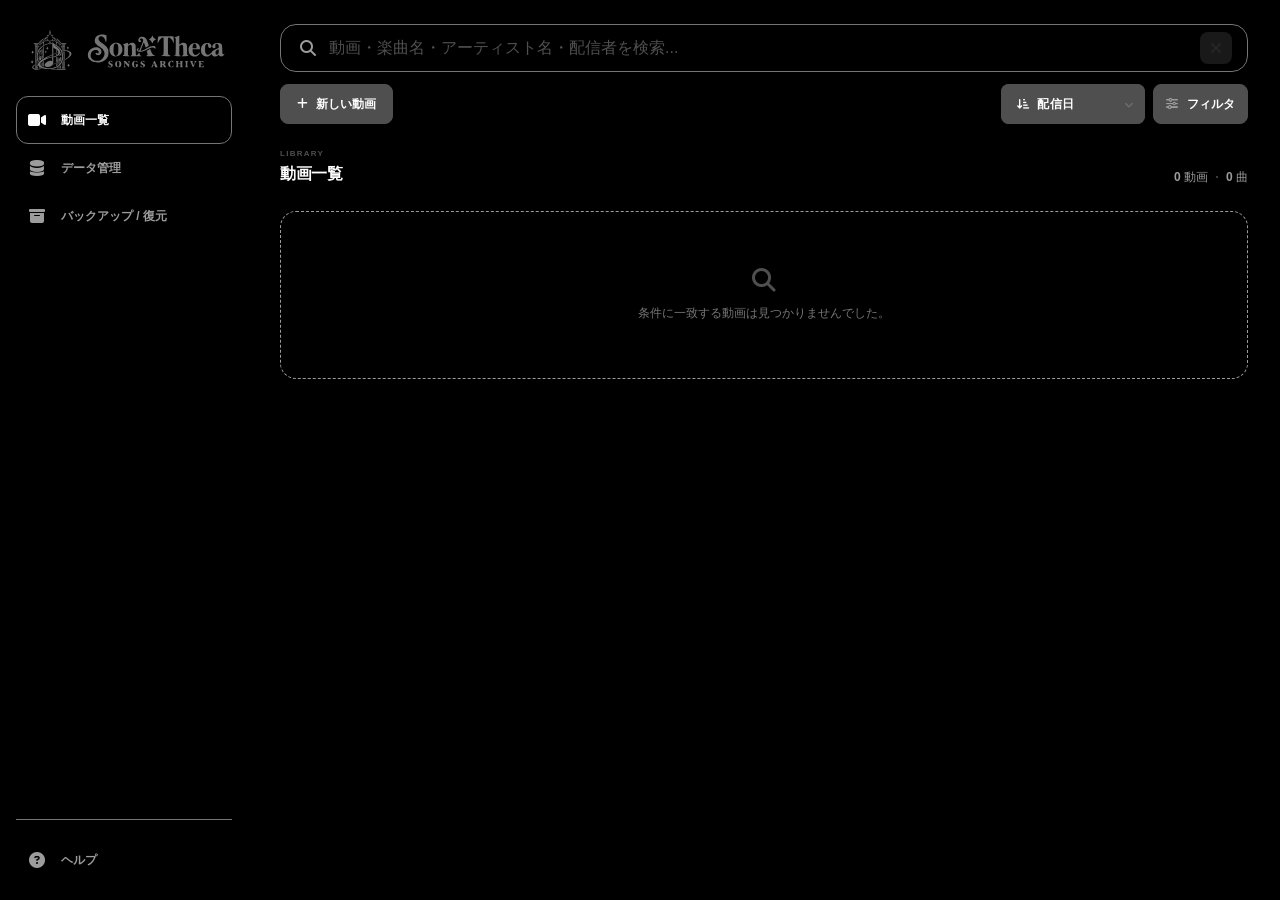
==== commit 9de326c2: "UIの改修&一部機能の追加・改修 - UI: 各ページのデザインやUIを統一し使いやすく修正 - フィルタ機能を追加し検索機能を向上 - 今後の拡張に向けて一部修正" ====
--- a/index.html
+++ b/index.html
@@ -4,7 +4,6 @@
 <head>
   <meta charset="UTF-8">
   <meta name="viewport" content="width=device-width, initial-scale=1.0">
-  <!-- セキュリティ上、外部ページからの参照元情報を制限する。 -->
   <meta name="referrer" content="strict-origin-when-cross-origin">
   <title>SonA'Theca</title>
 
@@ -21,55 +20,70 @@
   <script src="js/packages/marked.umd.js"></script>
   <style id="app-styles">
     /* =========================================================
-   Application design tokens
-   色・半透明レイヤーはここで一元管理する。
-   値は既存UIと同一のものを使用し、見た目は変更しない。
-   ========================================================= */
+     SonA'Theca application styles
+     Consolidated custom CSS — cascade-cleaned
+     ========================================================= */
+
+    /* -------------------------
+     Base
+     ------------------------- */
+
     :root {
-      --color-page-bg: #0a0f14;
-      --color-deep-bg: #06090c;
-      --color-surface: #151e25;
-      --color-surface-mid: #1f2a34;
-      --color-surface-bright: #384B5A;
-      --color-border: #2a3a47;
-      --color-text: #e2e8f0;
-      --color-text-muted: #94a3b8;
-      --color-text-soft: #cbd5e1;
-      --color-text-bright: #f4f7fb;
-      --color-brand: #8b7cf6;
-      --color-brand-soft: #c4b5fd;
-      --color-accent-blue: #8eb0ff;
-      --color-accent-icon: #8aaeff;
-      --color-hover-line: #607d90;
-      --color-muted-dark: #596775;
-      --color-meta: #7f8d9a;
-      --color-meta-light: #aeb9c4;
-      --color-code-text: #e4eaf0;
-      --color-empty: #71808e;
-      --color-modal: #111a22;
-      --color-brand-surface: #1b1930;
-      --color-white: #fff;
-
-      --color-glass-border: rgba(255, 255, 255, .035);
-      --color-glass-soft: rgba(255, 255, 255, .025);
-      --color-accent-blue-soft: rgba(91, 140, 255, .08);
-      --color-accent-blue-09: rgba(91, 140, 255, .09);
-      --color-accent-blue-16: rgba(91, 140, 255, .16);
-      --color-accent-blue-24: rgba(91, 140, 255, .24);
-      --color-accent-blue-28: rgba(91, 140, 255, .28);
-      --color-accent-blue-50: rgba(91, 140, 255, .5);
-      --color-brand-border: rgba(196, 181, 253, 0.12);
-      --color-brand-glow: rgba(139, 124, 246, 0.18);
-      --color-sidebar-bg: rgba(12, 18, 24, .96);
-      --color-panel-overlay: rgba(8, 13, 18, .28);
-    }
-
-    /* アプリ全体で使用する基本配色と背景を定義する。 */
+      color-scheme: dark;
+      --ui-sidebar: 248px;
+      --ui-radius: 16px;
+      --color-page-bg: #000000;
+      --color-deep-bg: #000000;
+      --color-surface: #4F4F4F;
+      --color-surface-mid: #4F4F4F;
+      --color-surface-bright: #757575;
+      --color-border: #757575;
+      --color-text: #FFFFFF;
+      --color-text-muted: #9C9C9C;
+      --color-text-soft: #9C9C9C;
+      --color-text-bright: #FFFFFF;
+      --color-brand: #757575;
+      --color-brand-soft: #9C9C9C;
+      --color-accent-blue: #9C9C9C;
+      --color-accent-icon: #FFFFFF;
+      --color-hover-line: #9C9C9C;
+      --color-muted-dark: #757575;
+      --color-meta: #9C9C9C;
+      --color-meta-light: #9C9C9C;
+      --color-code-text: #FFFFFF;
+      --color-empty: #9C9C9C;
+      --color-modal: #4F4F4F;
+      --color-brand-surface: #4F4F4F;
+      --color-white: #FFFFFF;
+      --ui-bg: #000000;
+      --ui-surface: #4F4F4F;
+      --ui-surface-2: #4F4F4F;
+      --ui-surface-3: #757575;
+      --ui-line: #757575;
+      --ui-line-strong: #9C9C9C;
+      --ui-text: #FFFFFF;
+      --ui-muted: #9C9C9C;
+      --ui-accent: #FFFFFF;
+      --ui-accent-2: #9C9C9C;
+      --color-glass-border: #757575;
+      --color-glass-soft: #4F4F4F;
+      --color-accent-blue-soft: #4F4F4F;
+      --color-accent-blue-09: #4F4F4F;
+      --color-accent-blue-16: #757575;
+      --color-accent-blue-24: #757575;
+      --color-accent-blue-28: #757575;
+      --color-accent-blue-50: #9C9C9C;
+      --color-brand-border: #757575;
+      --color-brand-glow: #757575;
+      --color-sidebar-bg: #000000;
+      --color-panel-overlay: #4F4F4F;
+    }
+
     html,
     body {
-      background-color: #0d1318;
-      color: #e2e8f0;
       font-family: -apple-system, BlinkMacSystemFont, "Segoe UI", "Yu Gothic UI", "Hiragino Sans", "Yu Gothic", Meiryo, sans-serif;
+      background: var(--color-page-bg) !important;
+      color: var(--color-text) !important;
     }
 
     body,
@@ -81,12 +95,10 @@
       text-rendering: optimizeLegibility;
     }
 
-    /* モーダル表示中に背面ページがスクロールしないようにする。 */
     body.stop-scroll {
       overflow: hidden !important;
     }
 
-    /* 装飾目的で不要なスクロールバーを非表示にする。 */
     .no-scrollbar::-webkit-scrollbar,
     ::-webkit-scrollbar {
       display: none;
@@ -101,27 +113,27 @@
     }
 
     .bg-base-bright {
-      background-color: #384B5A;
+      background-color: #4F4F4F;
     }
 
     .bg-base-sub {
-      background-color: #2a3a47;
+      background-color: #000000;
     }
 
     .bg-base-mid {
-      background-color: #1f2a34;
+      background-color: #000000;
     }
 
     .bg-base-dark {
-      background-color: #151e25;
+      background-color: #000000;
     }
 
     .bg-base-deep {
-      background-color: #06090c;
+      background-color: #000000;
     }
 
     .border-base {
-      border-color: #2a3a47;
+      border-color: #000000;
     }
 
     .avatar-img {
@@ -130,42 +142,27 @@
     }
 
     select option {
-      background-color: #151e25;
-      color: #ffffff;
-    }
-
-    @keyframes pulse-ring {
-      0% {
-        box-shadow: 0 0 0 0 rgba(56, 75, 90, 0.8);
-      }
-
-      70% {
-        box-shadow: 0 0 0 8px rgba(56, 75, 90, 0);
-      }
-
-      100% {
-        box-shadow: 0 0 0 0 rgba(56, 75, 90, 0);
-      }
+      background-color: #000000;
+      color: #FFFFFF;
     }
 
     .active-timestamp-item {
-      animation: pulse-ring 2s infinite;
-    }
-
-    /* ヘルプなどで表示するMarkdown本文の基本スタイルを定義する。 */
+      animation: none;
+    }
+
     .markdown-body h1 {
       font-size: 1.25rem;
       font-weight: bold;
-      color: #ffffff;
+      color: #FFFFFF;
       margin-bottom: 0.75rem;
-      border-bottom: 1px solid #2a3a47;
+      border-bottom: 1px solid #000000;
       padding-bottom: 0.5rem;
     }
 
     .markdown-body h2 {
-      font-size: 1.1rem;
+      font-size: 1rem;
       font-weight: bold;
-      color: #f1f5f9;
+      color: #FFFFFF;
       margin-top: 1rem;
       margin-bottom: 0.5rem;
     }
@@ -173,9 +170,9 @@
     .markdown-body h3 {
       font-size: 1rem;
       font-weight: bold;
-      color: #e2e8f0;
+      color: #FFFFFF;
       margin-top: 0.75rem;
-      margin-bottom: 0.35rem;
+      margin-bottom: 0.25rem;
     }
 
     .markdown-body p {
@@ -194,22 +191,15 @@
     }
 
     .markdown-body hr {
-      border-color: #2a3a47;
+      border-color: #000000;
       margin: 1rem 0;
     }
 
     .markdown-body code {
-      background-color: #151e25;
-      padding: 0.1rem 0.3rem;
-      rounded: 0.2rem;
+      background-color: #000000;
+      padding: 2px 0.25rem;
       font-family: monospace;
       font-size: 0.85em;
-    }
-
-
-
-    #helpModalContent {
-      line-height: 1.8;
     }
 
     #helpModalContent img {
@@ -219,52 +209,66 @@
       max-height: 520px;
       object-fit: contain;
       margin: 1.5rem auto;
-      border-radius: 14px;
-      border: 1px solid #2a3a47;
-      background: #06090c;
-      box-shadow: 0 12px 35px rgba(0, 0, 0, 0.35);
+      border-radius: 16px;
+      border: 1px solid #000000;
+      background: #000000;
     }
 
     #helpModalContent img:hover {
-      border-color: #384B5A;
+      border-color: #4F4F4F;
     }
 
     #helpModalContent h1 {
       margin-top: 0;
       margin-bottom: 1rem;
+      font-size: 1.75rem;
+      line-height: 1.3;
+      margin: 0 0 1.25rem;
+      color: #FFFFFF;
     }
 
     #helpModalContent h2 {
       margin-top: 2.5rem;
+      font-size: 1.25rem;
+      line-height: 1.4;
+      margin: 2rem 0 0.75rem;
       padding-bottom: 0.5rem;
-      border-bottom: 1px solid #2a3a47;
+      border-bottom: 1px solid #000000;
+      color: #FFFFFF;
     }
 
     #helpModalContent h3 {
       margin-top: 1.5rem;
+      font-size: 1rem;
+      margin: 1.5rem 0 0.5rem;
+      color: #FFFFFF;
     }
 
     #helpModalContent blockquote {
       margin: 1rem 0;
-      padding: 0.8rem 1rem;
-      border-left: 3px solid #384B5A;
-      background: #151e25;
-      border-radius: 0 8px 8px 0;
+      padding: 0.75rem 1rem;
+      border-left: 3px solid #4F4F4F;
+      background: #000000;
+      border-radius: 0 0.5rem 0.5rem 0;
+      color: #9C9C9C;
     }
 
     #helpModalContent code {
-      background: #151e25;
-      border: 1px solid #2a3a47;
-      padding: 0.1rem 0.35rem;
-      border-radius: 5px;
+      border: 1px solid #000000;
+      padding: 2px 0.25rem;
+      border-radius: 0.25rem;
+      background: #000000;
+      color: #FFFFFF;
+      font-family: ui-monospace, SFMono-Regular, Consolas, monospace;
     }
 
     #helpModalContent pre {
-      background: #06090c;
-      border: 1px solid #2a3a47;
-      border-radius: 10px;
+      overflow-x: auto;
       padding: 1rem;
-      overflow-x: auto;
+      margin: 1rem 0;
+      border-radius: 0.75rem;
+      background: #000000;
+      border: 1px solid #000000;
     }
 
     #helpModalContent pre code {
@@ -274,102 +278,42 @@
     }
 
     #helpModalContent a {
-      color: #cbd5e1;
+      color: #9C9C9C;
       text-decoration: underline;
+      text-underline-offset: 3px;
     }
 
     #helpModalContent hr {
       margin: 2rem 0;
-      border-color: #2a3a47;
-    }
-
-
+      border-color: #000000;
+    }
 
     #helpModalContent {
       line-height: 1.8;
     }
 
-    #helpModalContent h1 {
-      font-size: 1.65rem;
-      line-height: 1.3;
-      margin: 0 0 1.2rem;
-      color: #fff;
-    }
-
-    #helpModalContent h2 {
-      font-size: 1.15rem;
-      line-height: 1.4;
-      margin: 2rem 0 .8rem;
-      padding-bottom: .45rem;
-      border-bottom: 1px solid #2a3a47;
-      color: #fff;
-    }
-
-    #helpModalContent h3 {
-      font-size: 1rem;
-      margin: 1.4rem 0 .55rem;
-      color: #e2e8f0;
-    }
-
     #helpModalContent p {
-      margin: .65rem 0;
+      margin: 0.75rem 0;
     }
 
     #helpModalContent ul,
     #helpModalContent ol {
-      margin: .65rem 0 1rem 1.4rem;
+      margin: 0.75rem 0 1rem 1.5rem;
     }
 
     #helpModalContent li {
-      margin: .25rem 0;
-    }
-
-    #helpModalContent a {
-      color: #cbd5e1;
-      text-decoration: underline;
-      text-underline-offset: 3px;
-    }
-
-    #helpModalContent blockquote {
-      margin: 1rem 0;
-      padding: .75rem 1rem;
-      border-left: 3px solid #384B5A;
-      background: #151e25;
-      border-radius: 0 .6rem .6rem 0;
-      color: #cbd5e1;
-    }
-
-    #helpModalContent code {
-      padding: .12rem .35rem;
-      border-radius: .35rem;
-      background: #06090c;
-      color: #e2e8f0;
-      font-family: ui-monospace, SFMono-Regular, Consolas, monospace;
-    }
-
-    #helpModalContent pre {
-      overflow-x: auto;
-      padding: 1rem;
-      margin: 1rem 0;
-      border-radius: .75rem;
-      background: #06090c;
-      border: 1px solid #2a3a47;
-    }
-
-    #helpModalContent pre code {
-      padding: 0;
-      background: transparent;
+      margin: 0.25rem 0;
     }
 
     .help-hero {
       display: flex;
       align-items: center;
       gap: 1rem;
-      padding: 1.1rem;
-      margin: 0 0 1.4rem;
-      border: 1px solid #2a3a47;
+      padding: 1rem;
+      margin: 0 0 1.5rem;
+      border: 1px solid #000000;
       border-radius: 1rem;
-      background: linear-gradient(135deg, #1f2a34, #151e25);
+      background: #4F4F4F;
     }
 
     .help-hero-icon {
@@ -378,53 +322,53 @@
       display: grid;
       place-items: center;
       flex: 0 0 auto;
-      border-radius: .9rem;
-      background: #384B5A;
+      border-radius: 1rem;
+      background: #4F4F4F;
       font-size: 1.5rem;
     }
 
     .help-hero-title {
       font-weight: 800;
       font-size: 1rem;
-      color: #fff;
+      color: #FFFFFF;
     }
 
     .help-hero-text {
-      margin-top: .2rem;
-      font-size: .78rem;
-      color: #94a3b8;
+      margin-top: 2px;
+      font-size: 0.75rem;
+      color: #757575;
     }
 
     .help-grid {
       display: grid;
       grid-template-columns: repeat(2, minmax(0, 1fr));
-      gap: .75rem;
+      gap: 0.75rem;
       margin: 1rem 0 1.5rem;
     }
 
     .help-card {
       display: flex;
       flex-direction: column;
-      gap: .25rem;
-      padding: .9rem;
-      border: 1px solid #2a3a47;
-      border-radius: .9rem;
-      background: #151e25;
+      gap: 0.25rem;
+      padding: 1rem;
+      border: 1px solid #000000;
+      border-radius: 1rem;
+      background: #000000;
     }
 
     .help-card-icon {
-      font-size: 1.35rem;
-      margin-bottom: .15rem;
+      font-size: 1.25rem;
+      margin-bottom: 2px;
     }
 
     .help-card b {
-      color: #fff;
-      font-size: .85rem;
+      color: #FFFFFF;
+      font-size: 0.75rem;
     }
 
     .help-card span {
-      color: #94a3b8;
-      font-size: .75rem;
+      color: #757575;
+      font-size: 0.75rem;
       line-height: 1.6;
     }
 
@@ -432,55 +376,39 @@
       display: block;
       width: 100%;
       max-width: 900px;
-      margin: 1rem auto 1.4rem;
-      border: 1px solid #2a3a47;
-      border-radius: .9rem;
-      background: #06090c;
+      margin: 1rem auto 1.5rem;
+      border: 1px solid #000000;
+      border-radius: 1rem;
+      background: #000000;
       transition: transform .2s ease, border-color .2s ease;
     }
 
     .help-image:hover {
       transform: translateY(-1px);
-      border-color: #64748b;
+      border-color: #4F4F4F;
     }
 
     .help-note {
-      margin: 1.5rem 0 .5rem;
+      margin: 1.5rem 0 0.5rem;
       padding: 1rem;
-      border: 1px solid #2a3a47;
-      border-radius: .9rem;
-      background: #151e25;
-      color: #cbd5e1;
-    }
-
-    @media (max-width: 640px) {
-      .help-grid {
-        grid-template-columns: 1fr;
-      }
-
-      .help-hero {
-        align-items: flex-start;
-      }
-    }
-
-
-    /* ヘルプ内の画像をモーダル領域に収まるサイズで表示する。 */
+      border: 1px solid #000000;
+      border-radius: 1rem;
+      background: #000000;
+      color: #9C9C9C;
+    }
+
     .help-image-modal {
       width: auto !important;
       height: auto !important;
-
       max-width: 95vw !important;
       max-height: 90vh !important;
-
       object-fit: contain;
       margin: 0 !important;
-
-    }
-
-    /* キーボード操作時のフォーカス表示と共通の操作性を整える。 */
+    }
+
     :focus-visible {
-      outline: 3px solid #cbd5e1;
-      outline-offset: 3px;
+      outline: 3px solid #9C9C9C;
+      outline-offset: 2px;
     }
 
     button,
@@ -504,326 +432,16 @@
       opacity: .55;
     }
 
-    @media (prefers-reduced-motion: reduce) {
-
-      *,
-      *::before,
-      *::after {
-        scroll-behavior: auto !important;
-        animation-duration: .01ms !important;
-        transition-duration: .01ms !important;
-      }
-    }
-
-    /* 画面幅が狭い場合に各コンポーネントのレイアウトを調整する。 */
-    @media (max-width: 640px) {
-      html {
-        font-size: 15px;
-      }
-
-
-      header.h-16 {
-        height: auto;
-      }
-
-      header>div {
-        padding: .6rem .75rem !important;
-        gap: .5rem;
-        flex-direction: column !important;
-        align-items: stretch !important;
-      }
-
-      header h1 {
-        max-width: none;
-        font-size: 1rem;
-      }
-
-      header h1 span {
-        display: inline;
-      }
-
-      header>div>.flex:first-child {
-        min-width: auto;
-        flex: none;
-        gap: .4rem;
-      }
-
-      header nav {
-        display: grid !important;
-        grid-template-columns: repeat(2, minmax(0, 1fr));
-        width: 100%;
-        min-width: 0;
-        flex: none;
-        gap: .45rem;
-        overflow: visible;
-      }
-
-      header nav button {
-        width: 100%;
-        min-width: 0;
-        justify-content: center;
-        white-space: nowrap;
-        padding: .55rem .4rem;
-        font-size: .8rem;
-      }
-
-
-      #streamTab>.sticky,
-      #dataTab>.sticky {
-        top: 9.5rem;
-      }
-
-
-      #dataTab>.sticky>div:first-child {
-        display: grid !important;
-        grid-template-columns: repeat(3, minmax(0, 1fr));
-        overflow: visible;
-        gap: .4rem;
-      }
-
-      #dataTab>.sticky>div:first-child button {
-        min-width: 0;
-        justify-content: center;
-        padding: .55rem .25rem;
-        font-size: .72rem;
-        white-space: nowrap;
-      }
-
-      main {
-        padding-left: .75rem !important;
-        padding-right: .75rem !important;
-        gap: 1rem !important;
-      }
-
-      .tab-content {
-        gap: 1rem !important;
-        padding-top: .75rem !important;
-      }
-
-      #toast {
-        right: .75rem;
-        bottom: .75rem;
-        left: .75rem;
-        justify-content: center;
-      }
-
-      #playerSection>div:first-child {
-        align-items: flex-start;
-        flex-direction: column;
-        gap: .75rem;
-      }
-
-      #playerSection>div:first-child>div:last-child {
-        width: 100%;
-        justify-content: flex-end;
-      }
-
-      #theaterBtnText {
-        display: none;
-      }
-
-      #iframeWrapper {
-        min-height: 0 !important;
-      }
-
-      #playerSidebar {
-        max-height: 22rem !important;
-        padding: .75rem !important;
-      }
-
-      #playerSidebar h3>span:last-child {
-        display: none;
-      }
-
-      #streamTab>.sticky>div {
-        padding: .75rem;
-        gap: .75rem;
-      }
-
-      #streamTab>.sticky>div>div,
-      #streamTab>.sticky>div>div:last-child {
-        width: 100%;
-        justify-content: flex-start;
-      }
-
-      #streamTab>.sticky .relative,
-      #streamTab>.sticky select,
-      #streamTab>.sticky input,
-      #songFilterBar select,
-      #songFilterBar .relative,
-      #singerFilterBar select,
-      #singerFilterBar .relative {
-        width: 100%;
-        min-width: 0;
-      }
-
-      #songFilterBar,
-      #singerFilterBar {
-        align-items: stretch;
-        gap: .75rem;
-        padding: .75rem;
-      }
-
-      #songFilterBar>div,
-      #singerFilterBar>div {
-        width: 100%;
-        justify-content: flex-start;
-      }
-
-      #streamerSubTab>div,
-      #backupTab>div {
-        padding: 1rem;
-        gap: 1rem;
-      }
-
-      #streamerSubTab>div>div:first-child {
-        align-items: flex-start;
-      }
-
-      #streamerSubTab>div>div:first-child button {
-        width: 100%;
-        justify-content: center;
-      }
-
-
-      #songSubTab .overflow-x-auto {
-        overflow: visible;
-      }
-
-      #songSubTab table,
-      #songSubTab tbody,
-      #songSubTab tr,
-      #songSubTab td {
-        display: block;
-        width: 100%;
-        min-width: 0;
-      }
-
-      #songSubTab thead {
-        display: none;
-      }
-
-      #songSubTab tr {
-        padding: .65rem .75rem;
-        border-bottom: 1px solid #2a3a47;
-      }
-
-      #songSubTab tr:last-child {
-        border-bottom: 0;
-      }
-
-      #songSubTab td {
-        display: grid;
-        grid-template-columns: 5.5rem minmax(0, 1fr);
-        gap: .5rem;
-        padding: .45rem 0;
-        text-align: left;
-      }
-
-      #songSubTab td::before {
-        content: attr(data-label);
-        color: #94a3b8;
-        font-size: .7rem;
-        font-weight: 700;
-        padding-top: .2rem;
-      }
-
-      #songSubTab td[data-label=""] {
-        display: block;
-        text-align: center;
-      }
-
-      #songSubTab td[data-label=""]::before {
-        content: none;
-      }
-
-      #songSubTab td .mt-1 {
-        margin-top: 0;
-      }
-
-      #songSubTab td .self-start,
-      #songSubTab td .inline-flex {
-        justify-self: start;
-      }
-
-      #singerListContainer>div>div:first-child,
-      #streamerMasterList>div {
-        align-items: stretch;
-        flex-direction: column;
-      }
-
-      #singerListContainer>div>div:first-child>div:last-child,
-      #streamerMasterList>div>div:last-child {
-        width: 100%;
-        flex-wrap: wrap;
-      }
-
-      #singerListContainer>div>div:first-child button,
-      #streamerMasterList>div>div:last-child>* {
-        flex: 1 1 auto;
-        justify-content: center;
-      }
-
-      input,
-      select,
-      textarea {
-        font-size: 16px;
-      }
-
-
-      [id$="Modal"] {
-        padding: .75rem !important;
-        align-items: flex-start !important;
-        overflow-y: auto;
-      }
-
-      [id$="Modal"]>div {
-        margin-top: .75rem;
-        margin-bottom: .75rem;
-        max-height: calc(100dvh - 1.5rem) !important;
-      }
-
-      #streamModal>div>div:nth-child(2),
-      #addSongsModal>div>div:nth-child(3),
-      #helpModalContent {
-        padding: 1rem;
-      }
-
-      #streamModal .p-4,
-      #addSongsModal .p-4 {
-        padding: .75rem;
-      }
-
-      #streamModal .flex.justify-between.items-center,
-      #addSongsModal .flex.justify-between.items-center {
-        align-items: flex-start;
-        gap: .75rem;
-      }
-
-      #streamModal .flex.justify-between.items-center>div:last-child,
-      #addSongsModal .flex.justify-between.items-center>div:last-child {
-        flex-wrap: wrap;
-        justify-content: flex-end;
-      }
-
-      .help-hero {
-        padding: .85rem;
-      }
-    }
-
-    /* 画面全体の視認性とコンポーネント間の視覚的な階層を整える。 */
-    :root {
-      color-scheme: dark;
-    }
-
     body {
-      background: #0d1318;
       line-height: 1.5;
+      display: block !important;
+      min-height: 100dvh;
+      overflow-x: hidden;
+      background: var(--ui-bg);
     }
 
     header {
-      background: #263b4a !important;
-      box-shadow: 0 8px 28px rgba(0, 0, 0, .26) !important;
+      background: #000000 !important;
     }
 
     header h1 {
@@ -837,23 +455,16 @@
 
     header nav button:hover {
       transform: translateY(-1px);
-      box-shadow: 0 5px 14px rgba(0, 0, 0, .18);
     }
 
     main {
       padding-bottom: 2.5rem !important;
     }
 
-
     #streamTab>.sticky,
     #dataTab>.sticky {
-      background: rgba(13, 19, 24, .98);
-      backdrop-filter: blur(12px);
-    }
-
-    #streamTab>.sticky>div,
-    #dataTab>.sticky>div {
-      box-shadow: 0 12px 26px rgba(0, 0, 0, .16);
+      background: #000000;
+      backdrop-filter: none;
     }
 
     #streamTab>.sticky>div>div:first-child>button,
@@ -871,29 +482,26 @@
     input:hover,
     select:hover,
     textarea:hover {
-      border-color: #526c7e !important;
+      border-color: #4F4F4F !important;
     }
 
     input:focus,
     select:focus,
     textarea:focus {
-      border-color: #8fa9ba !important;
-      box-shadow: 0 0 0 3px rgba(143, 169, 186, .16);
+      border-color: #757575 !important;
     }
 
     #streamListContainer>div {
-      box-shadow: 0 10px 24px rgba(0, 0, 0, .16);
       transition: border-color .2s ease, box-shadow .2s ease, transform .2s ease !important;
     }
 
     #streamListContainer>div:hover {
-      border-color: #607d90 !important;
-      box-shadow: 0 16px 34px rgba(0, 0, 0, .25);
+      border-color: #757575 !important;
       transform: translateY(-2px);
     }
 
     #streamListContainer>div>div:first-child {
-      background: #151e25 !important;
+      background: #000000 !important;
     }
 
     #streamListContainer [id^="acc-body-"]>div:last-child>div {
@@ -902,84 +510,23 @@
 
     #streamListContainer [id^="acc-body-"]>div:last-child>div:hover {
       transform: translateY(-1px);
-      border-color: #718b9b !important;
-    }
-
-    #songSubTab>div,
-    #singerListContainer>div,
-    #streamerSubTab>div,
-    #backupTab>div {
-      box-shadow: 0 10px 24px rgba(0, 0, 0, .14);
+      border-color: #757575 !important;
     }
 
     #songSubTab tbody tr:nth-child(even) {
-      background: rgba(21, 30, 37, .28);
-    }
-
-    #songSubTab tbody tr:hover {
-      box-shadow: inset 3px 0 0 #607d90;
-    }
-
-    #playerSection {
-      box-shadow: 0 18px 42px rgba(0, 0, 0, .32) !important;
+      background: #000000;
     }
 
     #playerSidebar::-webkit-scrollbar,
     #streamerMasterList::-webkit-scrollbar {
       display: block;
-      width: 6px;
+      width: 8px;
     }
 
     #playerSidebar::-webkit-scrollbar-thumb,
     #streamerMasterList::-webkit-scrollbar-thumb {
-      background: #384b5a;
+      background: #4F4F4F;
       border-radius: 999px;
-    }
-
-    @media (min-width: 641px) {
-      #streamListContainer {
-        gap: 1.1rem !important;
-      }
-    }
-
-    @media (max-width: 640px) {
-      #streamListContainer>div:hover {
-        transform: none;
-      }
-
-      #streamTab>.sticky,
-      #dataTab>.sticky {
-        backdrop-filter: blur(8px);
-      }
-    }
-
-    /* ===== Top screen redesign ===== */
-    :root {
-      --ui-bg: #0a0f14;
-      --ui-surface: #101820;
-      --ui-surface-2: #141e27;
-      --ui-surface-3: #192631;
-      --ui-line: rgba(148, 163, 184, .14);
-      --ui-line-strong: rgba(148, 163, 184, .22);
-      --ui-text: #f4f7fb;
-      --ui-muted: #8d9aa8;
-      --ui-accent: #5b8cff;
-      --ui-accent-2: #7c6ff2;
-      --ui-sidebar: 248px;
-      --ui-radius: 16px;
-    }
-
-    html,
-    body {
-      background: var(--ui-bg);
-      color: var(--ui-text);
-    }
-
-    body {
-      display: block !important;
-      min-height: 100dvh;
-      overflow-x: hidden;
-      background: var(--ui-bg);
     }
 
     .mobile-topbar {
@@ -989,8 +536,8 @@
     .sidebar-resize-handle {
       position: absolute;
       top: 0;
-      right: -5px;
-      width: 10px;
+      right: -4px;
+      width: 8px;
       height: 100%;
       border: 0;
       padding: 0;
@@ -1016,7 +563,7 @@
     .sidebar-resize-handle:hover::after,
     .app-sidebar.is-resizing .sidebar-resize-handle::after {
       height: 68px;
-      background: rgba(148, 163, 184, .42);
+      background: #4F4F4F;
     }
 
     .app-sidebar.is-resizing,
@@ -1032,30 +579,30 @@
       width: var(--ui-sidebar);
       display: flex;
       flex-direction: column;
-      padding: 22px 14px 16px;
-      background: var(--color-sidebar-bg);
-      border-right: 1px solid var(--ui-line);
-      box-shadow: 18px 0 50px rgba(0, 0, 0, .18);
-      backdrop-filter: blur(18px);
+      padding: 24px 16px 16px;
+      backdrop-filter: none;
+      color: #9C9C9C !important;
+      background: var(--color-sidebar-bg) !important;
     }
 
     .sidebar-brand {
       display: flex;
+      gap: 12px;
+      padding: 4px 8px 24px;
       align-items: center;
-      gap: 11px;
-      padding: 4px 8px 25px;
+      background: #000000 !important;
+      border-bottom-color: var(--color-brand-border) !important;
     }
 
     .brand-mark {
-      width: 38px;
-      height: 38px;
+      width: 40px;
+      height: 40px;
       flex: 0 0 auto;
       display: grid;
       place-items: center;
       border-radius: 12px;
-      color: white;
-      background: linear-gradient(135deg, var(--ui-accent), var(--ui-accent-2));
-      box-shadow: 0 8px 20px var(--color-accent-blue-24);
+      color: #FFFFFF;
+      background: #757575 !important;
     }
 
     .sidebar-brand-copy {
@@ -1064,8 +611,8 @@
     }
 
     .sidebar-title {
-      color: #f7f9fc;
-      font-size: 15px;
+      color: #FFFFFF;
+      font-size: 16px;
       font-weight: 800;
       letter-spacing: .01em;
       line-height: 1.2;
@@ -1074,12 +621,12 @@
 
     .sidebar-version {
       display: inline-block;
-      margin-top: 5px;
-      padding: 2px 6px;
+      margin-top: 4px;
+      padding: 2px 8px;
       border: 1px solid var(--ui-line);
-      border-radius: 6px;
+      border-radius: 8px;
       color: var(--ui-muted);
-      font-size: 10px;
+      font-size: 8px;
       font-family: ui-monospace, SFMono-Regular, Menlo, monospace;
     }
 
@@ -1088,9 +635,9 @@
     }
 
     .sidebar-section-label {
-      padding: 0 10px 8px;
-      color: #596775;
-      font-size: 10px;
+      padding: 0 8px 8px;
+      color: #4F4F4F;
+      font-size: 8px;
       font-weight: 800;
       letter-spacing: .14em;
       text-transform: uppercase;
@@ -1099,22 +646,22 @@
     .sidebar-nav {
       display: flex;
       flex-direction: column;
-      gap: 5px;
+      gap: 0;
     }
 
     .sidebar-nav-item,
     .sidebar-help {
       width: 100%;
-      min-height: 46px;
+      min-height: 48px;
       display: flex;
       align-items: center;
-      gap: 11px;
-      padding: 0 10px;
+      gap: 12px;
+      padding: 0 8px;
       border: 1px solid transparent;
-      border-radius: 11px;
+      border-radius: 12px;
       background: transparent;
-      color: #9ca9b7;
-      font-size: 13px;
+      color: #757575;
+      font-size: 12px;
       font-weight: 650;
       text-align: left;
       transition: background .18s ease, color .18s ease, border-color .18s ease, transform .18s ease;
@@ -1122,31 +669,30 @@
 
     .sidebar-nav-item:hover,
     .sidebar-help:hover {
-      color: #eef4fb;
-      background: rgba(255, 255, 255, .045);
+      color: #FFFFFF;
+      background: #000000;
       border-color: var(--ui-line);
     }
 
     .sidebar-nav-item.is-active {
-      color: #fff;
-      background: linear-gradient(90deg, var(--color-accent-blue-16), rgba(124, 111, 242, .08));
-      border-color: rgba(91, 140, 255, .18);
-      box-shadow: inset 3px 0 0 var(--ui-accent);
+      background: #4F4F4F !important;
+      border-color: #757575 !important;
+      color: #FFFFFF !important;
     }
 
     .sidebar-nav-icon {
-      width: 26px;
-      height: 26px;
+      width: 24px;
+      height: 24px;
       display: grid;
       place-items: center;
       flex: 0 0 auto;
-      color: #7f8d9c;
-      font-size: 14px;
+      color: #757575;
+      font-size: 16px;
     }
 
     .sidebar-nav-item.is-active .sidebar-nav-icon,
     .sidebar-help:hover .sidebar-nav-icon {
-      color: #7fa6ff;
+      color: #757575;
     }
 
     .sidebar-spacer {
@@ -1156,7 +702,7 @@
     .sidebar-footer {
       display: flex;
       flex-direction: column;
-      gap: 10px;
+      gap: 8px;
       padding-top: 16px;
       border-top: 1px solid var(--ui-line);
     }
@@ -1167,25 +713,24 @@
 
     .sidebar-chevron {
       margin-left: auto;
-      color: #4f5c68;
-      font-size: 10px;
+      color: #4F4F4F;
+      font-size: 8px;
     }
 
     .sidebar-status {
       display: flex;
       align-items: center;
-      gap: 7px;
-      padding: 0 10px;
-      color: #596775;
-      font-size: 10px;
+      gap: 8px;
+      padding: 0 8px;
+      color: #4F4F4F;
+      font-size: 8px;
     }
 
     .status-dot {
-      width: 6px;
-      height: 6px;
+      width: 8px;
+      height: 8px;
       border-radius: 999px;
-      background: #58c78b;
-      box-shadow: 0 0 0 3px rgba(88, 199, 139, .08);
+      background: #9C9C9C !important;
     }
 
     .app-main {
@@ -1209,8 +754,8 @@
       top: 0;
       z-index: 30;
       margin-top: -24px;
-      padding: 24px 0 18px;
-      background: #0a0f14;
+      padding: 24px 0 16px;
+      background: #000000;
       isolation: isolate;
     }
 
@@ -1222,10 +767,9 @@
       top: -1px;
       bottom: 0;
       z-index: -1;
-      background: #0a0f14;
-      backdrop-filter: blur(18px);
-      -webkit-backdrop-filter: blur(18px);
-      border-bottom: 1px solid rgba(148, 163, 184, .06);
+      background: #000000;
+      backdrop-filter: none;
+      border-bottom: 1px solid #000000;
     }
 
     .search-shell {
@@ -1236,49 +780,47 @@
     .stream-search-input {
       width: 100%;
       height: 48px;
-      padding: 0 50px 0 48px;
+      padding: 0 48px 0 48px;
       border: 1px solid var(--ui-line);
-      border-radius: 15px;
-      background: rgba(20, 30, 39, .82);
-      color: #f5f7fb;
-      font-size: 14px;
+      border-radius: 16px;
+      background: #000000;
+      color: #FFFFFF;
+      font-size: 16px;
       outline: none;
-      box-shadow: 0 8px 24px rgba(0, 0, 0, .12);
     }
 
     .stream-search-input::placeholder {
-      color: #687582;
+      color: #4F4F4F;
     }
 
     .stream-search-input:focus {
-      border-color: rgba(91, 140, 255, .55) !important;
-      box-shadow: 0 0 0 4px var(--color-accent-blue-09), 0 10px 28px rgba(0, 0, 0, .14);
+      border-color: #4F4F4F !important;
     }
 
     .search-shell-icon {
       position: absolute;
-      left: 19px;
+      left: 20px;
       top: 50%;
       z-index: 1;
       transform: translateY(-50%);
-      color: #6f7e8c;
-      font-size: 15px;
+      color: #757575;
+      font-size: 16px;
       pointer-events: none;
     }
 
     .search-clear {
       position: absolute;
-      right: 14px;
+      right: 16px;
       top: 50%;
-      width: 30px;
-      height: 30px;
+      width: 32px;
+      height: 32px;
       transform: translateY(-50%);
       display: grid;
       place-items: center;
       border: 0;
-      border-radius: 9px;
-      background: rgba(255, 255, 255, .06);
-      color: #8996a3;
+      border-radius: 8px;
+      background: #4F4F4F;
+      color: #757575;
       opacity: 1;
       visibility: visible;
       pointer-events: auto;
@@ -1292,8 +834,8 @@
     }
 
     .search-clear:hover {
-      background: rgba(255, 255, 255, .1);
-      color: #cbd5df;
+      background: #4F4F4F;
+      color: #9C9C9C;
     }
 
     .search-clear:active,
@@ -1306,7 +848,7 @@
       align-items: center;
       justify-content: space-between;
       gap: 12px;
-      padding-top: 11px;
+      padding-top: 12px;
     }
 
     .filter-toolbar-left,
@@ -1331,49 +873,46 @@
 
     .app-select-wrap {
       position: relative;
-      width: 204px;
-      min-width: 204px;
-      padding: 2px;
-      border: 1px solid rgba(148, 163, 184, .16);
-      border-radius: 14px;
+      width: 144px;
+      min-width: 120px;
+      border-radius: 8px;
       background: var(--color-glass-soft);
-      box-shadow: inset 0 1px 0 var(--color-glass-border), 0 5px 16px rgba(0, 0, 0, .12);
     }
 
     .app-select-wrap::before {
-      content: "\f884";
+      content: "";
       position: absolute;
       top: 50%;
-      left: 14px;
+      left: 16px;
       transform: translateY(-50%);
-      color: #8aaeff;
+      color: #FFFFFF;
       font: 900 11px/1 "Font Awesome 6 Free";
       pointer-events: none;
       z-index: 2;
     }
 
     .app-select-wrap[data-sort-direction="up"]::before {
-      content: "\f885";
+      content: "";
     }
 
     .app-select-wrap::after {
-      content: "\f078";
+      content: "";
       position: absolute;
       top: 50%;
-      right: 13px;
+      right: 12px;
       transform: translateY(-50%);
-      color: #7e8b98;
+      color: #757575;
       font: 900 9px/1 "Font Awesome 6 Free";
       pointer-events: none;
     }
 
     .app-select-current-label {
       position: absolute;
-      inset: 2px 34px 2px 36px;
+      inset: 2px 32px 2px 36px;
       z-index: 1;
       display: flex;
       align-items: center;
-      color: #e5ebf2;
+      color: #FFFFFF;
       font-size: 12px;
       font-weight: 700;
       letter-spacing: .01em;
@@ -1388,23 +927,21 @@
       -webkit-appearance: none;
       width: 100%;
       height: 40px;
-      padding: 0 34px 0 36px;
-      border: 1px solid rgba(148, 163, 184, .12);
-      border-radius: 11px;
-      background: linear-gradient(180deg, rgba(29, 42, 53, .98), rgba(20, 30, 39, .98));
+      padding: 0 32px 0 36px;
+      border-radius: 8px;
+      background: #4F4F4F;
       color: transparent;
       font-size: 12px;
       font-weight: 700;
       letter-spacing: .01em;
       cursor: pointer;
       outline: none;
-      box-shadow: inset 0 1px 0 rgba(255, 255, 255, .04);
     }
 
     .app-select option {
-      padding: 10px 12px;
-      background: #17222c;
-      color: #e5ebf2;
+      padding: 8px 12px;
+      background: #000000;
+      color: #FFFFFF;
       font-weight: 650;
     }
 
@@ -1415,7 +952,6 @@
 
     .app-select:focus {
       border-color: var(--color-accent-blue-50) !important;
-      box-shadow: 0 0 0 3px var(--color-accent-blue-soft);
     }
 
     .filter-badge.hidden {
@@ -1428,25 +964,27 @@
       align-items: center;
       justify-content: center;
       gap: 8px;
-      border-radius: 10px;
+      border-radius: 8px;
       font-size: 12px;
       font-weight: 750;
       transition: transform .16s ease, background .16s ease, border-color .16s ease;
+      padding: 0 16px;
+      border: 1px solid #4F4F4F;
+      background: #4F4F4F;
+      color: #FFFFFF;
     }
 
     .filter-button {
       height: 40px;
-      min-width: 104px;
       display: inline-flex;
       align-items: center;
       justify-content: center;
-      gap: 7px;
-      padding: 0 13px;
-      border: 1px solid rgba(148, 163, 184, .16);
-      border-radius: 14px;
+      gap: 8px;
+      padding: 0 12px;
+      border: 1px solid #4F4F4F;
+      border-radius: 8px;
       background: var(--color-glass-soft);
-      box-shadow: inset 0 1px 0 var(--color-glass-border), 0 5px 16px rgba(0, 0, 0, .12);
-      color: #e5ebf2;
+      color: #FFFFFF;
       font-size: 12px;
       font-weight: 700;
       letter-spacing: .01em;
@@ -1456,43 +994,35 @@
     }
 
     .filter-button:hover {
-      background: rgba(255, 255, 255, .055);
+      background: #4F4F4F;
       border-color: var(--ui-line-strong);
     }
 
     .filter-button:focus-visible {
       border-color: var(--color-accent-blue-50);
-      box-shadow: 0 0 0 3px var(--color-accent-blue-soft), inset 0 1px 0 var(--color-glass-border);
     }
 
     .filter-button-icon {
-      color: #8aaeff;
-      font-size: 11px;
+      color: #9C9C9C;
+      font-size: 12px;
     }
 
     .filter-badge {
-      min-width: 18px;
-      height: 18px;
+      min-width: 16px;
+      height: 16px;
       display: inline-grid;
       place-items: center;
-      padding: 0 5px;
+      padding: 0 4px;
       border-radius: 999px;
       background: var(--color-accent-blue-16);
-      color: #8eb1ff;
-      font-size: 10px;
+      color: #9C9C9C;
+      font-size: 8px;
       line-height: 1;
-    }
-
-    .add-stream-button {
-      padding: 0 14px;
-      border: 1px solid rgba(91, 140, 255, .26);
-      background: linear-gradient(135deg, var(--color-accent-blue-16), rgba(124, 111, 242, .14));
-      color: #dfe9ff;
     }
 
     .add-stream-button:hover {
       transform: translateY(-1px);
-      background: linear-gradient(135deg, rgba(91, 140, 255, .23), rgba(124, 111, 242, .20));
+      background: #4F4F4F;
     }
 
     .stream-list-section {
@@ -1501,33 +1031,33 @@
 
     .stream-list-heading {
       position: sticky;
-      top: 141px;
+      top: 140px;
       z-index: 20;
       display: flex;
       align-items: flex-end;
       justify-content: space-between;
       gap: 20px;
       margin: 0 0 12px;
-      padding: 10px 0 11px;
-      background: #0a0f14;
-      border-bottom: 1px solid rgba(148, 163, 184, .08);
+      padding: 8px 0 12px;
+      background: #000000;
+      border-bottom: 1px solid #000000;
       transform: translate3d(0, 0, 0);
       scroll-margin-top: 141px;
     }
 
     .section-eyebrow,
     .modal-eyebrow {
-      margin: 0 0 3px;
-      color: #5f7181;
-      font-size: 9px;
+      margin: 0 0 2px;
+      color: #4F4F4F;
+      font-size: 8px;
       font-weight: 850;
       letter-spacing: .16em;
     }
 
     .stream-list-heading h2 {
       margin: 0;
-      color: #f4f7fb;
-      font-size: 18px;
+      color: #FFFFFF;
+      font-size: 16px;
       font-weight: 800;
       letter-spacing: -.02em;
     }
@@ -1535,22 +1065,22 @@
     .stream-counts {
       display: flex;
       align-items: center;
-      gap: 10px;
-      color: #778593;
-      font-size: 11px;
+      gap: 8px;
+      color: #757575;
+      font-size: 12px;
       white-space: nowrap;
     }
 
     .stream-counts b {
-      color: #dbe5ef;
+      color: #9C9C9C;
       font-weight: 800;
     }
 
     .count-divider {
-      width: 3px;
-      height: 3px;
+      width: 2px;
+      height: 2px;
       border-radius: 999px;
-      background: #4b5966;
+      background: #4F4F4F;
     }
 
     .stream-list {
@@ -1576,12 +1106,12 @@
     }
 
     .stream-row-main {
-      min-height: 86px;
+      min-height: 88px;
       display: grid;
       grid-template-columns: 128px minmax(0, 1fr) auto;
       align-items: center;
-      gap: 14px;
-      padding: 10px 12px;
+      gap: 16px;
+      padding: 8px 12px;
     }
 
     .stream-thumb {
@@ -1589,8 +1119,8 @@
       width: 128px;
       height: 72px;
       overflow: hidden;
-      border-radius: 9px;
-      background: #06090c;
+      border-radius: 8px;
+      background: #000000;
       cursor: pointer;
     }
 
@@ -1611,7 +1141,7 @@
       inset: 0;
       display: grid;
       place-items: center;
-      background: rgba(5, 9, 13, .36);
+      background: #000000;
       opacity: 0;
       transition: opacity .16s ease;
     }
@@ -1622,15 +1152,14 @@
     }
 
     .stream-thumb-play {
-      width: 34px;
-      height: 34px;
+      width: 32px;
+      height: 32px;
       display: grid;
       place-items: center;
       padding-left: 2px;
       border-radius: 999px;
-      background: rgba(255, 255, 255, .92);
-      color: #326fe9;
-      box-shadow: 0 7px 20px rgba(0, 0, 0, .25);
+      background: #FFFFFF;
+      color: #4F4F4F;
     }
 
     .stream-info {
@@ -1642,8 +1171,8 @@
 
     .stream-title {
       overflow: hidden;
-      color: #f4f7fb;
-      font-size: 15px;
+      color: #FFFFFF;
+      font-size: 16px;
       font-weight: 700;
       line-height: 1.4;
       text-overflow: ellipsis;
@@ -1655,79 +1184,79 @@
       align-items: center;
       gap: 8px;
       min-width: 0;
-      margin-top: 7px;
-      color: #7f8d9a;
+      margin-top: 8px;
+      color: #757575;
       font-size: 12px;
       line-height: 1.4;
     }
 
     .stream-meta .streamer-name {
       overflow: hidden;
-      color: #aeb9c4;
+      color: #9C9C9C;
       font-weight: 650;
       text-overflow: ellipsis;
       white-space: nowrap;
     }
 
     .stream-meta .stream-date {
-      color: #6e7c89;
+      color: #757575;
       white-space: nowrap;
     }
 
     .stream-meta-separator {
-      width: 3px;
-      height: 3px;
+      width: 2px;
+      height: 2px;
       flex: 0 0 auto;
       border-radius: 50%;
-      background: #4f5c67;
+      background: #4F4F4F;
     }
 
     .stream-actions {
       display: flex;
       align-items: center;
       justify-content: flex-end;
-      gap: 7px;
+      gap: 8px;
     }
 
     .stream-song-count {
-      min-width: 66px;
-      height: 34px;
+      min-width: 64px;
+      height: 32px;
       display: inline-flex;
       align-items: center;
       justify-content: center;
-      gap: 5px;
-      padding: 0 9px;
+      gap: 4px;
+      padding: 0 8px;
       border: 1px solid var(--ui-line);
-      border-radius: 9px;
-      color: #aab7c4;
-      background: rgba(8, 13, 18, .46);
-      font-size: 11px;
+      border-radius: 8px;
+      color: #9C9C9C;
+      background: #000000;
+      font-size: 12px;
       font-weight: 700;
       white-space: nowrap;
     }
 
     .stream-action-button {
-      width: 34px;
-      height: 34px;
+      width: 32px;
+      height: 32px;
       display: inline-grid;
       place-items: center;
       border: 1px solid var(--ui-line);
-      border-radius: 9px;
+      border-radius: 8px;
       background: transparent;
-      color: #81909f;
-      font-size: 11px;
+      color: #757575;
+      font-size: 12px;
       transition: color .16s ease, background .16s ease, border-color .16s ease;
     }
 
     .stream-action-button:hover {
-      color: #dce8ff;
+      color: #FFFFFF;
       background: var(--color-accent-blue-09);
       border-color: var(--color-accent-blue-24);
     }
 
     .stream-action-button.is-open {
-      color: #8eb0ff;
-      background: rgba(91, 140, 255, .10);
+      color: #9C9C9C;
+      background: #000000;
       border-color: var(--color-accent-blue-28);
     }
 
@@ -1738,12 +1267,12 @@
 
     .timestamp-header {
       display: grid;
-      grid-template-columns: minmax(0, 1fr) minmax(90px, 18%) minmax(90px, 16%) 72px 40px;
+      grid-template-columns: minmax(0, 1fr) minmax(88px, 18%) minmax(88px, 16%) 72px 40px;
       align-items: center;
-      gap: 10px;
-      padding: 9px 15px;
-      color: #5f6f7e;
-      font-size: 9px;
+      gap: 8px;
+      padding: 8px 16px;
+      color: #4F4F4F;
+      font-size: 8px;
       font-weight: 800;
       letter-spacing: .05em;
       text-align: right;
@@ -1758,11 +1287,11 @@
       grid-template-columns: minmax(0, 1fr) minmax(72px, 15%) 72px 40px;
       align-items: center;
       gap: 12px;
-      min-height: 50px;
-      padding: 7px 15px;
-      border-top: 1px solid rgba(148, 163, 184, .07);
-      color: #b5c0cb;
-      font-size: 11px;
+      min-height: 48px;
+      padding: 8px 16px;
+      border-top: 1px solid #000000;
+      color: #9C9C9C;
+      font-size: 12px;
       text-align: right;
     }
 
@@ -1774,9 +1303,9 @@
       min-width: 0;
       display: flex;
       align-items: baseline;
-      gap: 7px;
+      gap: 8px;
       overflow: hidden;
-      color: #e4eaf0;
+      color: #FFFFFF;
       font-weight: 700;
       text-align: left;
       white-space: nowrap;
@@ -1790,11 +1319,11 @@
     }
 
     .timestamp-song-title {
-      color: #e4eaf0;
+      color: #FFFFFF;
     }
 
     .timestamp-song-artist {
-      color: #7f8d9a;
+      color: #757575;
       font-weight: 500;
       flex: 0 1 auto;
     }
@@ -1822,39 +1351,38 @@
       margin-left: -8px !important;
     }
 
-
     .timestamp-value {
-      color: #8caeff;
+      color: #9C9C9C;
       font-family: ui-monospace, SFMono-Regular, Menlo, monospace;
-      font-size: 10px;
+      font-size: 8px;
       font-weight: 700;
     }
 
     .timestamp-play {
-      width: 30px;
-      height: 30px;
+      width: 32px;
+      height: 32px;
       display: grid;
       place-items: center;
       margin-left: auto;
-      border: 1px solid rgba(91, 140, 255, .22);
+      border: 1px solid #4F4F4F;
       border-radius: 8px;
       background: var(--color-accent-blue-soft);
-      color: #8eb0ff;
+      color: #9C9C9C;
     }
 
     .empty-stream-state {
-      padding: 54px 24px;
+      padding: 56px 24px;
       border: 1px dashed var(--ui-line-strong);
-      border-radius: 14px;
-      background: rgba(16, 24, 32, .45);
-      color: #71808e;
+      border-radius: 16px;
+      background: #000000;
+      color: #757575;
       text-align: center;
     }
 
     .empty-stream-state i {
       margin-bottom: 12px;
-      color: #4d5c69;
-      font-size: 25px;
+      color: #4F4F4F;
+      font-size: 24px;
     }
 
     .empty-stream-state p {
@@ -1862,8 +1390,6 @@
       font-size: 12px;
     }
 
-    /* Filter modal */
-    /* hidden とフィルタモーダル固有の display:flex が競合しないようにする。 */
     .filter-modal.hidden {
       display: none !important;
     }
@@ -1876,8 +1402,8 @@
       align-items: center;
       justify-content: center;
       padding: 20px;
-      background: rgba(3, 7, 11, .72);
-      backdrop-filter: blur(10px);
+      background: #000000;
+      backdrop-filter: none;
     }
 
     .filter-modal-card {
@@ -1887,31 +1413,30 @@
       flex-direction: column;
       overflow: hidden;
       border: 1px solid var(--ui-line-strong);
-      border-radius: 18px;
-      background: #111a22;
-      box-shadow: 0 28px 80px rgba(0, 0, 0, .45);
+      border-radius: 16px;
+      background: #000000;
     }
 
     .filter-modal-header {
       display: flex;
       align-items: flex-start;
       justify-content: space-between;
-      gap: 18px;
-      padding: 20px 20px 17px;
+      gap: 16px;
+      padding: 20px 20px 16px;
       border-bottom: 1px solid var(--ui-line);
     }
 
     .filter-modal-header h3 {
       margin: 0;
-      color: #f4f7fb;
-      font-size: 17px;
+      color: #FFFFFF;
+      font-size: 16px;
       font-weight: 800;
     }
 
     .filter-modal-header p {
-      margin: 5px 0 0;
-      color: #71808e;
-      font-size: 11px;
+      margin: 4px 0 0;
+      color: #757575;
+      font-size: 12px;
     }
 
     .modal-close-button {
@@ -1921,9 +1446,9 @@
       place-items: center;
       flex: 0 0 auto;
       border: 1px solid var(--ui-line);
-      border-radius: 9px;
+      border-radius: 8px;
       background: var(--color-glass-border);
-      color: #84929f;
+      color: #757575;
     }
 
     .filter-modal-body {
@@ -1935,16 +1460,16 @@
 
     .filter-select-field {
       width: 100%;
-      min-height: 58px;
+      min-height: 56px;
       display: flex;
       align-items: center;
       justify-content: space-between;
-      gap: 14px;
-      padding: 10px 14px;
+      gap: 16px;
+      padding: 8px 16px;
       border: 1px solid var(--ui-line);
-      border-radius: 11px;
-      background: #0c1319;
-      color: #e8edf3;
+      border-radius: 12px;
+      background: #000000;
+      color: #FFFFFF;
       text-align: left;
       cursor: pointer;
       transition: border-color .16s ease, background .16s ease;
@@ -1952,8 +1477,8 @@
 
     .filter-select-field:hover,
     .filter-select-field[aria-expanded="true"] {
-      border-color: rgba(91, 140, 255, .38);
-      background: #101922;
+      border-color: #4F4F4F;
+      background: #000000;
     }
 
     .filter-select-field-copy {
@@ -1964,15 +1489,15 @@
     }
 
     .filter-select-field-label {
-      color: #687887;
-      font-size: 10px;
+      color: #757575;
+      font-size: 8px;
       font-weight: 750;
     }
 
     .filter-select-field-value {
       overflow: hidden;
-      color: #e8edf3;
-      font-size: 13px;
+      color: #FFFFFF;
+      font-size: 12px;
       font-weight: 700;
       text-overflow: ellipsis;
       white-space: nowrap;
@@ -1980,22 +1505,22 @@
 
     .filter-select-field>i {
       flex: 0 0 auto;
-      color: #718396;
-      font-size: 10px;
+      color: #757575;
+      font-size: 8px;
       transition: transform .18s ease;
     }
 
     .filter-select-field[aria-expanded="true"]>i {
       transform: rotate(180deg);
-      color: #8eb0ff;
+      color: #9C9C9C;
     }
 
     .filter-select-panel {
-      margin-top: 10px;
-      padding: 10px;
+      margin-top: 8px;
+      padding: 8px;
       border: 1px solid var(--ui-line);
-      border-radius: 11px;
-      background: #0c1319;
+      border-radius: 12px;
+      background: #000000;
     }
 
     .filter-select-panel.hidden {
@@ -2012,44 +1537,43 @@
       left: 12px;
       top: 50%;
       transform: translateY(-50%);
-      color: #647381;
-      font-size: 11px;
+      color: #4F4F4F;
+      font-size: 12px;
     }
 
     .filter-modal-search input {
       width: 100%;
       height: 40px;
-      padding: 0 12px 0 34px;
+      padding: 0 12px 0 32px;
       border: 1px solid var(--ui-line);
-      border-radius: 9px;
-      background: #0c1319;
-      color: #e8edf3;
+      border-radius: 8px;
+      background: #000000;
+      color: #FFFFFF;
       font-size: 12px;
       outline: none;
     }
 
     .filter-modal-search input:focus {
-      border-color: rgba(91, 140, 255, .45) !important;
-      box-shadow: 0 0 0 3px var(--color-accent-blue-soft);
+      border-color: #4F4F4F !important;
     }
 
     .filter-options {
       overflow-y: auto;
-      max-height: 350px;
+      max-height: 352px;
       padding-right: 2px;
     }
 
     .filter-option {
       display: flex;
       align-items: center;
-      gap: 11px;
+      gap: 12px;
       width: 100%;
       min-height: 44px;
-      padding: 7px 9px;
+      padding: 8px 8px;
       border: 1px solid transparent;
-      border-radius: 9px;
+      border-radius: 8px;
       background: transparent;
-      color: #aeb9c4;
+      color: #9C9C9C;
       text-align: left;
       cursor: pointer;
     }
@@ -2059,25 +1583,24 @@
     }
 
     .filter-option.is-selected {
-      border-color: rgba(91, 140, 255, .20);
+      border-color: #4F4F4F;
       background: var(--color-accent-blue-soft);
-      color: #edf3ff;
+      color: #FFFFFF;
     }
 
     .filter-radio {
-      width: 17px;
-      height: 17px;
+      width: 16px;
+      height: 16px;
       display: grid;
       place-items: center;
       flex: 0 0 auto;
-      border: 1px solid #465565;
+      border: 1px solid #4F4F4F;
       border-radius: 50%;
     }
 
     .filter-option.is-selected .filter-radio {
-      border-color: #6e9aff;
-      box-shadow: inset 0 0 0 4px #111a22;
-      background: #6e9aff;
+      border-color: #757575;
+      background: #757575;
     }
 
     .filter-option-copy {
@@ -2097,8 +1620,8 @@
 
     .filter-option-account {
       overflow: hidden;
-      color: #657381;
-      font-size: 10px;
+      color: #4F4F4F;
+      font-size: 8px;
       text-overflow: ellipsis;
       white-space: nowrap;
     }
@@ -2107,642 +1630,114 @@
       display: flex;
       justify-content: space-between;
       gap: 8px;
-      padding: 13px 20px;
+      padding: 12px 20px;
       border-top: 1px solid var(--ui-line);
       background: var(--color-panel-overlay);
     }
 
     .modal-secondary-button,
     .modal-primary-button {
-      min-height: 38px;
-      padding: 0 14px;
-      border-radius: 9px;
-      font-size: 11px;
+      min-height: 40px;
+      padding: 0 16px;
+      border-radius: 8px;
+      font-size: 12px;
       font-weight: 750;
     }
 
     .modal-secondary-button {
       border: 1px solid var(--ui-line);
       background: transparent;
-      color: #84919e;
+      color: #757575;
     }
 
     .modal-primary-button {
       border: 1px solid var(--color-accent-blue-28);
-      background: linear-gradient(135deg, #4e7ff0, #6f63d9);
-      color: #fff;
-      box-shadow: 0 7px 18px rgba(71, 102, 214, .18);
-    }
-
-    @media (max-width: 900px) {
-      :root {
-        --ui-sidebar: 224px;
-      }
-
-      .app-main {
-        width: 100% !important;
-        margin-left: var(--ui-sidebar);
-      }
-
-      .stream-row-main {
-        grid-template-columns: 112px minmax(0, 1fr) auto;
-      }
-
-      .stream-thumb {
-        width: 112px;
-        height: 63px;
-      }
-
-      .stream-actions {
-        gap: 5px;
-      }
-
-      .stream-song-count {
-        min-width: 58px;
-      }
-    }
-
-    @media (max-width: 720px) {
-      .sidebar-resize-handle {
-        display: none;
-      }
-
-      .app-sidebar {
-        width: min(286px, 84vw);
-        transform: translateX(-102%);
-        transition: transform .24s ease;
-        box-shadow: 20px 0 60px rgba(0, 0, 0, .35);
-      }
-
-      .app-sidebar.is-open {
-        transform: translateX(0);
-      }
-
-      .sidebar-close {
-        width: 32px;
-        height: 32px;
-        display: grid;
-        place-items: center;
-        flex: 0 0 auto;
-        border: 1px solid var(--ui-line);
-        border-radius: 9px;
-        background: var(--color-glass-border);
-        color: #7e8b98;
-      }
-
-      .sidebar-overlay {
-        position: fixed;
-        inset: 0;
-        z-index: 55;
-        background: rgba(0, 0, 0, .55);
-        backdrop-filter: blur(3px);
-      }
-
-      .mobile-topbar {
-        position: sticky;
-        top: 0;
-        z-index: 50;
-        height: 58px;
-        display: flex;
-        align-items: center;
-        justify-content: space-between;
-        gap: 10px;
-        padding: 0 13px;
-        border-bottom: 1px solid var(--ui-line);
-        background: rgba(10, 15, 20, .92);
-        backdrop-filter: blur(18px);
-      }
-
-      .mobile-brand {
-        min-width: 0;
-        display: flex;
-        align-items: center;
-        gap: 8px;
-        color: #eaf0f7;
-        font-size: 13px;
-        font-weight: 800;
-      }
-
-      .mobile-brand .brand-mark {
-        width: 30px;
-        height: 30px;
-        border-radius: 9px;
-        font-size: 12px;
-      }
-
-      .icon-button {
-        width: 34px;
-        height: 34px;
-        display: grid;
-        place-items: center;
-        border: 1px solid var(--ui-line);
-        border-radius: 9px;
-        background: var(--color-glass-border);
-        color: #a2afbc;
-      }
-
-      .app-main {
-        width: 100% !important;
-        margin-left: 0;
-        padding: 0 13px 28px !important;
-      }
-
-      #streamTab {
-        padding-top: 16px !important;
-      }
-
-      .stream-toolbar {
-        position: sticky !important;
-        top: 58px !important;
-        margin-top: -16px;
-        padding-top: 16px;
-        padding-bottom: 13px;
-        background: rgba(10, 15, 20, .985);
-      }
-
-      .stream-search-input {
-        height: 48px;
-        border-radius: 13px;
-        font-size: 13px;
-      }
-
-      .filter-toolbar {
-        align-items: center;
-        flex-direction: row;
-        gap: 8px;
-      }
-
-      .app-select-wrap {
-        width: 164px;
-        min-width: 164px;
-      }
-
-      .app-select {
-        height: 40px;
-        padding-left: 33px;
-        padding-right: 30px;
-        font-size: 11px;
-      }
-
-      .filter-toolbar-left,
-      .filter-toolbar-right {
-        width: auto;
-      }
-
-      .filter-toolbar-right {
-        margin-left: auto;
-      }
-
-      .sort-control {
-        width: auto;
-        justify-content: flex-end;
-      }
-
-      .app-select-wrap {
-        min-width: 0;
-        width: 154px;
-      }
-
-      .app-select-current-label {
-        inset: 2px 30px 2px 33px;
-        font-size: 10px;
-      }
-
-      .app-select {
-        font-size: 10px;
-      }
-
-      .app-select-wrap::before {
-        left: 11px;
-        font-size: 10px;
-      }
-
-      .filter-button,
-      .add-stream-button {
-        flex: 1 1 0;
-      }
-
-      .filter-button>span:not(.filter-button-icon) {
-        display: none;
-      }
-
-      .filter-button {
-        min-width: 40px;
-        width: 40px;
-        height: 40px;
-        flex: 0 0 40px;
-        padding: 0;
-        border-radius: 14px;
-      }
-
-      .search-clear {
-        right: 13px;
-      }
-
-      .timestamp-row {
-        grid-template-columns: minmax(0, 1fr) auto 64px 36px;
-        gap: 8px;
-        padding-left: 11px;
-        padding-right: 11px;
-      }
-
-      .timestamp-song {
-        gap: 5px;
-      }
-
-      .timestamp-song-artist {
-        max-width: 38%;
-      }
-
-      .stream-list-heading {
-        top: 176px;
-        align-items: center;
-        margin-top: 0;
-        padding-top: 9px;
-        padding-bottom: 10px;
-        transform: translate3d(0, 0, 0);
-        scroll-margin-top: 176px;
-      }
-
-      .stream-list-heading h2 {
-        font-size: 16px;
-      }
-
-      .stream-meta .streamer-account {
-        display: none;
-      }
-
-      .stream-meta .stream-meta-separator:has(+ .streamer-account) {
-        display: none;
-      }
-
-      .stream-row-main {
-        grid-template-columns: 88px minmax(0, 1fr);
-        gap: 10px;
-        padding: 9px;
-      }
-
-      .stream-thumb {
-        width: 88px;
-        height: 55px;
-        border-radius: 8px;
-      }
-
-      .stream-title {
-        font-size: 12px;
-      }
-
-      .stream-meta {
-        gap: 6px;
-        margin-top: 5px;
-        font-size: 10px;
-      }
-
-      .stream-actions {
-        grid-column: 2;
-        justify-content: flex-start;
-        margin-top: -1px;
-      }
-
-      .stream-song-count {
-        height: 31px;
-        min-width: auto;
-        padding: 0 8px;
-      }
-
-      .stream-action-button {
-        width: 31px;
-        height: 31px;
-      }
-
-      .timestamp-header {
-        display: none;
-      }
-
-      .timestamp-row {
-        grid-template-columns: minmax(0, 1fr) auto 58px 32px;
-        gap: 7px;
-        min-height: 50px;
-        padding: 8px 10px;
-        text-align: left;
-      }
-
-      .timestamp-singer {
-        display: flex;
-      }
-
-      .timestamp-value {
-        text-align: right;
-      }
-
-      .timestamp-play {
-        width: 29px;
-        height: 29px;
-      }
-
-      .filter-modal {
-        align-items: flex-end;
-        padding: 0;
-      }
-
-      .filter-modal-card {
-        width: 100%;
-        max-height: 82dvh;
-        border-radius: 18px 18px 0 0;
-        border-bottom: 0;
-      }
-
-      .filter-options {
-        max-height: 40dvh;
-      }
-    }
-
-
-    /* Secondary screens inherit the same surface language as the new top screen. */
+      background: #4F4F4F;
+      color: #FFFFFF;
+    }
+
     #dataTab>.sticky,
     #backupTab>.sticky {
       top: 0 !important;
-      background: linear-gradient(to bottom, rgba(10, 15, 20, .98) 72%, rgba(10, 15, 20, 0));
+      background: #4F4F4F;
     }
 
     #dataTab .bg-base-mid,
     #backupTab .bg-base-mid {
-      background: rgba(16, 24, 32, .82) !important;
+      background: #000000 !important;
       border-color: var(--ui-line) !important;
-      box-shadow: 0 8px 24px rgba(0, 0, 0, .08);
     }
 
     #dataTab .bg-base-dark,
     #backupTab .bg-base-dark {
-      background: rgba(8, 13, 18, .58) !important;
+      background: #000000 !important;
       border-color: var(--ui-line) !important;
     }
 
     #dataTab button,
     #backupTab button {
-      border-radius: 10px;
-    }
-
-    #dataTab input,
-    #dataTab select,
-    #backupTab input,
-    #backupTab select {
-      border-color: var(--ui-line) !important;
-      background: rgba(8, 13, 18, .58);
-    }
-
-    @media (max-width: 720px) {
-
-      #dataTab>.sticky,
-      #backupTab>.sticky {
-        top: 58px !important;
-      }
-    }
-
-    @media (max-width: 420px) {
-      .stream-counts {
-        font-size: 10px;
-      }
-
-      .stream-counts .count-divider {
-        display: none;
-      }
-
-      .stream-counts span:not(.count-divider) {
-        display: none;
-      }
-
-      .stream-counts span:first-child {
-        display: inline;
-      }
-
-      .add-stream-button span {
-        display: none;
-      }
-
-      .add-stream-button {
-        flex: 0 0 42px;
-      }
-
-      .filter-button {
-        min-width: 0;
-      }
-
-    }
-
-    .app-brand {
-      display: inline-flex;
-      align-items: center;
-      gap: 10px;
-    }
-
-    .app-brand-logo {
-      display: block;
-      width: 156px;
-      height: auto;
-      max-height: 42px;
-      object-fit: contain;
-    }
-
-    .app-brand-mark {
-      display: block;
-      width: 34px;
-      height: 34px;
-      object-fit: contain;
-      flex: 0 0 auto;
-    }
-
-    @media (max-width: 720px) {
-      .app-brand-logo {
-        width: 132px;
-        max-height: 36px;
-      }
-
-      .app-brand-mark {
-        width: 30px;
-        height: 30px;
-      }
-    }
-
-    :root {
-      --brand-primary: #7c5cff;
-      --brand-primary-soft: #a78bfa;
-      --brand-accent: #22d3ee;
-      --brand-glow: rgba(124, 92, 255, .20);
-    }
-
-    .sidebar-brand {
-      align-items: center;
+      border-radius: 8px;
     }
 
     .sidebar-brand-visual {
       display: flex;
       align-items: center;
-      gap: 10px;
-      min-width: 0;
-      flex: 1;
+      padding-left: 4px;
+      width: max-content;
+      min-width: max-content;
+      flex: 0 0 auto;
+      gap: 4px !important;
+    }
+
+    .sidebar-brand-logo {
+      object-fit: contain;
+      width: 160px !important;
+      min-width: 160px !important;
+      max-width: none !important;
+      height: 44px;
+      max-height: 40px !important;
+      flex: 0 0 158px !important;
+      background-color: #757575 !important;
+      mask: url("./assets/logo.svg") center / contain no-repeat;
+      -webkit-mask: url("./assets/logo.svg") center / contain no-repeat;
+    }
+
+    .sidebar-nav-item.is-active .sidebar-nav-icon {
+      background: var(--brand-glow);
+      color: #FFFFFF !important;
     }
 
     .sidebar-brand-mark-v6 {
-      width: 34px;
-      height: 34px;
-      object-fit: contain;
-      flex: 0 0 34px;
-    }
-
-    .sidebar-brand-logo {
-      width: 140px;
-      max-width: calc(100% - 44px);
-      height: auto;
-      max-height: 36px;
-      object-fit: contain;
-    }
-
-    .mobile-brand-mark-v6 {
-      width: 32px;
-      height: 32px;
-      display: grid;
-      place-items: center;
-    }
-
-    .mobile-brand-mark-v6 img {
-      width: 32px;
-      height: 32px;
-      object-fit: contain;
-      display: block;
-    }
-
-    .sidebar-nav-item.is-active .sidebar-nav-icon {
-      color: var(--brand-primary-soft);
-      background: var(--brand-glow);
-    }
-
-    .sidebar-nav-item.is-active {
-      color: #f5f3ff;
-    }
-
-    @media (max-width:720px) {
-      .mobile-brand {
-        display: flex;
-        align-items: center;
-        justify-content: center;
-        min-width: 40px;
-      }
-
-      .app-brand-logo,
-      .app-brand-mark,
-      .brand-mark {
-        display: none !important;
-      }
-    }
-
-    /* ブランドカラー */
-    :root {
-      --brand-primary: #8b7cf6;
-      --brand-primary-soft: #c4b5fd;
-      --brand-accent: #67e8f9;
-      --brand-surface: #1b1930;
-      --brand-surface-2: #24203d;
-      --brand-glow: var(--color-brand-glow);
-    }
-
-    /* サイドバー上部：マーク・ロゴを少し大きく、間隔を狭く */
-    .sidebar-brand {
-      background: #1b1930 !important;
-      border-bottom-color: var(--color-brand-border) !important;
-    }
-
-    .sidebar-brand-visual {
-      gap: 5px !important;
-      padding-left: 4px;
-    }
-
-    .sidebar-brand-mark-v6 {
-      width: 42px !important;
-      height: 42px !important;
+      width: 40px !important;
+      height: 40px !important;
       flex-basis: 42px !important;
     }
 
-    .sidebar-brand-logo {
-      width: 158px !important;
-      height: 44px;
-      max-width: calc(100% - 47px) !important;
-      max-height: 42px !important;
-    }
-
-    /* サイドバー上部〜ナビゲーションの黒を避け、ブランドと馴染ませる */
-    .app-sidebar {
-      background: #17152a !important;
-      color: #ded9f2 !important;
-      border-right-color: var(--color-brand-border) !important;
-    }
-
     .app-sidebar .sidebar-section-label {
-      color: #9189b0 !important;
+      color: #757575 !important;
     }
 
     .app-sidebar .sidebar-nav-item {
-      color: #bcb5d4 !important;
+      color: #9C9C9C !important;
     }
 
     .app-sidebar .sidebar-nav-item:hover {
-      color: #f0ecff !important;
-      background: rgba(139, 124, 246, 0.10) !important;
+      color: #FFFFFF !important;
+      background: #000000 !important;
     }
 
     .app-sidebar .sidebar-nav-item.is-active {
-      color: #f1edff !important;
-      background: rgba(139, 124, 246, 0.15) !important;
-    }
-
-    .app-sidebar .sidebar-nav-item.is-active .sidebar-nav-icon {
-      color: #c4b5fd !important;
-      background: var(--color-brand-glow) !important;
-    }
-
-    /* スマホヘッダー：サイドバーと同系統の色に統一 */
-    @media (max-width: 720px) {
-      .mobile-topbar {
-        background: #1b1930 !important;
-        color: #eeeaff !important;
-        border-bottom-color: var(--color-brand-border) !important;
-        box-shadow: 0 1px 0 rgba(0, 0, 0, 0.08) !important;
-      }
-
-      .mobile-topbar .icon-button {
-        color: #d8d1ee !important;
-      }
-
-      .mobile-topbar .icon-button:hover,
-      .mobile-topbar .icon-button:active {
-        background: rgba(139, 124, 246, 0.12) !important;
-        color: #f3efff !important;
-      }
-
-      .mobile-brand {
-        color: #f3efff !important;
-      }
-
-      .mobile-brand-mark-v6 {
-        width: 36px !important;
-        height: 36px !important;
-      }
-
-      .mobile-brand-mark-v6 img {
-        width: 36px !important;
-        height: 36px !important;
-        filter: drop-shadow(0 3px 8px rgba(139, 124, 246, 0.16));
-      }
-    }
-
-    /* マークはimgではなくインラインSVG。currentColorでブランド色を制御 */
+      color: #FFFFFF !important;
+      background: #000000 !important;
+    }
+
     .sidebar-brand-mark,
     .app-brand-mark-v8,
     .mobile-brand-mark {
       display: inline-flex;
       align-items: center;
       justify-content: center;
-      color: #a78bfa;
+      color: #757575;
       line-height: 0;
       flex: 0 0 auto;
     }
@@ -2750,6 +1745,14 @@
     .sidebar-brand-mark {
       width: 44px;
       height: 44px;
+      min-width: 44px;
+      min-height: 44px;
+      flex: 0 0 44px;
+      color: #757575;
+      background-color: #757575 !important;
+      filter: none !important;
+      mask: url("./assets/mark.svg") center / contain no-repeat;
+      -webkit-mask: url("./assets/mark.svg") center / contain no-repeat;
     }
 
     .sidebar-brand-mark svg {
@@ -2773,73 +1776,24 @@
       color: currentColor;
     }
 
-    /* サイドバー上部はブランドカラーを少し明るい紫へ */
-    .sidebar-brand-visual {
-      gap: 4px !important;
-    }
-
-    .sidebar-brand-mark {
-      color: #a78bfa;
-      filter: drop-shadow(0 3px 8px rgba(167, 139, 250, 0.16));
-    }
-
-    /* スマホヘッダーのマークは少し落ち着いた色で周囲に馴染ませる */
-    @media (max-width: 720px) {
-      .mobile-brand-mark {
-        width: 36px;
-        height: 36px;
-        color: #c4b5fd;
-      }
-
-      .mobile-brand-mark svg {
-        filter: drop-shadow(0 2px 6px var(--color-brand-border));
-      }
-    }
-
-    /* サイドバー本体は元の色へ戻す */
-    .app-sidebar {
-      background: var(--color-sidebar-bg) !important;
-    }
-
-    /* サイドバー上部のブランディング領域自体にも色を付けない */
     .sidebar-brand,
     .sidebar-brand-visual {
       background: transparent !important;
       background-image: none !important;
-      box-shadow: none !important;
-    }
-
-    /* マークとロゴだけをブランドカラーへ */
-    .sidebar-brand-mark {
-      background-color: #8b7cf6 !important;
-      filter: none !important;
-
-      mask: url("./assets/mark.svg") center / contain no-repeat;
-      -webkit-mask: url("./assets/mark.svg") center / contain no-repeat;
-    }
-
-    .sidebar-brand-logo {
-      background-color: #8b7cf6 !important;
-      mask: url("./assets/logo.svg") center / contain no-repeat;
-      -webkit-mask: url("./assets/logo.svg") center / contain no-repeat;
-    }
-
-    /* ロゴ周辺の疑似要素による着色も無効化 */
+    }
+
     .sidebar-brand::before,
     .sidebar-brand::after,
     .sidebar-brand-visual::before,
     .sidebar-brand-visual::after {
       background: transparent !important;
-      box-shadow: none !important;
-    }
-
-    /* モバイル側のマーク色 */
+    }
+
     .mobile-brand-mark {
-      color: #a78bfa !important;
+      color: #757575 !important;
       filter: none !important;
     }
 
-    /* スマホヘッダーのロゴ：新しいSVGを大きめに表示 */
     .mobile-brand-logo {
       display: inline-flex;
       align-items: center;
@@ -2848,8 +1802,7 @@
       height: 44px;
       flex: 0 0 44px;
       line-height: 0;
-      background-color: #a78bfa;
-
+      background-color: #757575;
       mask: url("./assets/mark.svg") center / contain no-repeat;
       -webkit-mask: url("./assets/mark.svg") center / contain no-repeat;
     }
@@ -2860,7 +1813,6 @@
       height: 100%;
     }
 
-    /* 新SVGの色をヘッダーになじむブランドカラーへ */
     .mobile-brand-logo svg [fill]:not([fill="none"]) {
       fill: currentColor !important;
     }
@@ -2869,27 +1821,3628 @@
       stroke: currentColor !important;
     }
 
+    .empty-stream-state.is-compact {
+      padding: 28px 16px;
+      margin-top: 4px;
+    }
+
+    .app-modal {
+      --app-modal-width: 560px;
+      --app-modal-height: 420px;
+      position: fixed;
+      inset: 0;
+      z-index: 70;
+      display: flex;
+      align-items: center;
+      justify-content: center;
+      padding: 20px;
+      background: #000000;
+      backdrop-filter: none;
+    }
+
+    .app-modal[data-modal-width="sm"] {
+      --app-modal-width: 420px;
+    }
+
+    .app-modal[data-modal-width="md"] {
+      --app-modal-width: 560px;
+    }
+
+    .app-modal[data-modal-width="lg"] {
+      --app-modal-width: 820px;
+    }
+
+    .app-modal[data-modal-width="xl"] {
+      --app-modal-width: 960px;
+    }
+
+    .app-modal[data-modal-height="sm"] {
+      --app-modal-height: 260px;
+    }
+
+    .app-modal[data-modal-height="md"] {
+      --app-modal-height: 420px;
+    }
+
+    .app-modal[data-modal-height="lg"] {
+      --app-modal-height: 680px;
+    }
+
+    .app-modal[data-modal-height="xl"] {
+      --app-modal-height: 760px;
+    }
+
+    .app-modal-card {
+      width: min(var(--app-modal-width), calc(100vw - 40px));
+      height: min(var(--app-modal-height), calc(100dvh - 40px));
+      min-height: 0;
+      display: flex;
+      flex-direction: column;
+      overflow: hidden;
+      border: 1px solid #4F4F4F;
+      border-radius: 4px;
+      background: #000000;
+    }
+
+    .app-modal-header {
+      position: relative;
+      flex: 0 0 auto;
+      min-height: 48px;
+      display: flex;
+      align-items: center;
+      justify-content: center;
+      padding: 8px 20px;
+      background: #000000;
+      border-bottom: 1px solid #000000;
+    }
+
+    .app-modal-title {
+      display: flex;
+      align-items: center;
+      justify-content: center;
+      gap: 8px;
+      width: 100%;
+      margin: 0;
+      color: #FFFFFF;
+      font-size: 16px;
+      font-weight: 800;
+      letter-spacing: .02em;
+      text-align: center;
+    }
+
+    .app-modal-title::before,
+    .app-modal-title::after {
+      content: "";
+      width: 24px;
+      height: 1px;
+      flex: 0 0 26px;
+      background: #4F4F4F;
+    }
+
+    .app-modal-title::after {
+      transform: scaleX(-1);
+    }
+
+    .app-modal-title i {
+      color: #757575;
+      font-size: 11px;
+    }
+
+    .app-modal-body {
+      flex: 1 1 auto;
+      padding: 24px;
+      min-height: 0;
+      overflow-y: auto;
+      overflow-x: hidden;
+      scrollbar-width: none;
+      -ms-overflow-style: none;
+    }
+
+    .app-modal-body::-webkit-scrollbar {
+      display: none;
+      width: 0;
+      height: 0;
+    }
+
+    .app-modal-footer {
+      flex: 0 0 auto;
+      min-height: 52px;
+      display: flex;
+      align-items: center;
+      justify-content: center;
+      gap: 8px;
+      padding: 8px 16px;
+      background: #000000;
+      border-top: 1px solid #000000;
+    }
+
+    .app-modal-footer--between {
+      position: relative;
+      justify-content: center;
+    }
+
+    .app-modal-footer--between .app-modal-footer-start {
+      position: absolute;
+      left: 16px;
+    }
+
+    .app-modal-footer-start,
+    .app-modal-footer-end {
+      display: flex;
+      align-items: center;
+      gap: 8px;
+    }
+
+    .app-modal-footer button {
+      border-radius: 4px !important;
+    }
+
+    .app-modal-card input,
+    .app-modal-card select,
+    .app-modal-card textarea {
+      border-radius: 4px !important;
+    }
+
+    .app-modal-card .rounded-xl,
+    .app-modal-card .rounded-lg,
+    .app-modal-card .rounded-2xl {
+      border-radius: 4px !important;
+    }
+
+    .app-modal-content-stack {
+      padding: 24px;
+    }
+
+    .app-modal-confirm-message {
+      margin: 0;
+      color: #FFFFFF;
+      font-size: 14px;
+      line-height: 1.7;
+    }
+
+    .data-management-shell {
+      display: flex;
+      flex-direction: column;
+      gap: 12px;
+      position: sticky;
+      top: 0;
+      background: #000000;
+      padding: 24px 0 16px;
+    }
+
+    .data-subtabs {
+      display: flex;
+      align-items: flex-end;
+      gap: 24px;
+      min-height: 44px;
+      border-bottom: 1px solid var(--ui-line);
+      overflow-x: auto;
+      scrollbar-width: none;
+      padding: 0 0 0 8px;
+    }
+
+    .data-subtabs::-webkit-scrollbar {
+      display: none;
+    }
+
+    .data-subtab {
+      position: relative;
+      min-height: 36px;
+      display: inline-flex;
+      align-items: flex-end;
+      justify-content: center;
+      gap: 8px;
+      padding: 0 0 6px 0;
+      border: 0;
+      background: transparent;
+      color: #757575;
+      font-size: 12px;
+      font-weight: 700;
+      white-space: nowrap;
+      cursor: pointer;
+    }
+
+    .data-subtab::after {
+      content: "";
+      position: absolute;
+      left: -8px;
+      right: -8px;
+      bottom: -1px;
+      height: 2px;
+      background: transparent;
+    }
+
+    .data-subtab:hover {
+      color: #9C9C9C;
+      background: transparent !important;
+    }
+
+    .data-subtab.is-active {
+      color: #FFFFFF;
+    }
+
+    .data-subtab.is-active:hover {
+      color: #FFFFFF;
+      background: transparent !important;
+    }
+
+    .data-subtab.is-active::after {
+      background: #9C9C9C;
+    }
+
+    .data-subtab i {
+      color: #757575;
+      font-size: 12px;
+    }
+
+    .data-subtab.is-active i {
+      color: #9C9C9C;
+    }
+
+    .data-search-toolbar {
+      display: none;
+      flex-direction: column;
+      gap: 12px;
+    }
+
+    .data-search-toolbar.is-active {
+      display: flex !important;
+    }
+
+    .data-search-toolbar .sort-control .app-select-wrap {
+      background: var(--color-glass-soft);
+    }
+
+    .data-search-toolbar .sort-control .app-select {
+      background: #4F4F4F;
+      color: transparent;
+    }
+
+    .data-search-toolbar .filter-toolbar {
+      padding-top: 0;
+    }
+
+    .data-filter-control {
+      position: relative;
+    }
+
+    .data-filter-select {
+      height: 40px;
+      min-width: 170px;
+      padding: 0 32px 0 12px;
+      appearance: none;
+      -webkit-appearance: none;
+      border: 1px solid #4F4F4F;
+      border-radius: 8px;
+      background: #4F4F4F;
+      color: #FFFFFF;
+      font-size: 12px;
+      font-weight: 700;
+      cursor: pointer;
+      outline: none;
+    }
+
+    .data-filter-control::after {
+      content: "";
+      position: absolute;
+      right: 12px;
+      top: 50%;
+      transform: translateY(-50%);
+      color: #757575;
+      font: 900 9px/1 "Font Awesome 6 Free";
+      pointer-events: none;
+    }
+
+    .data-list-surface {
+      overflow: hidden;
+      border: 1px solid var(--ui-line);
+      border-radius: 12px;
+      background: #000000;
+    }
+
+    .data-list-surface table {
+      background: #000000;
+    }
+
+    .data-list-surface thead {
+      background: #4F4F4F;
+      color: #9C9C9C;
+      font-size: 8px;
+      letter-spacing: .05em;
+    }
+
+    .data-list-surface tbody tr {
+      border-color: var(--ui-line);
+      background: #000000;
+      transition: background .16s ease;
+    }
+
+    .data-list-surface tbody tr:hover {
+      background: #000000;
+    }
+
+    .data-card-list {
+      display: flex;
+      flex-direction: column;
+    }
+
+    .data-card-list>.bg-base-mid {
+      border: 0 !important;
+      border-bottom: 1px solid var(--ui-line) !important;
+      border-radius: 0 !important;
+      background: #000000 !important;
+      box-shadow: none !important;
+    }
+
+    .data-card-list>.bg-base-mid:last-child {
+      border-bottom: 0 !important;
+    }
+
+    .data-section-heading {
+      display: flex;
+      align-items: center;
+      justify-content: space-between;
+      gap: 16px;
+      padding: 16px;
+      border-bottom: 1px solid var(--ui-line);
+    }
+
+    .data-section-heading h2 {
+      margin: 0;
+      color: #FFFFFF;
+      font-size: 16px;
+      font-weight: 800;
+    }
+
+    .data-section-heading p:last-child {
+      margin: 3px 0 0;
+      color: #757575;
+      font-size: 10px;
+    }
+
+    .data-count-badge {
+      flex: 0 0 auto;
+      padding: 5px 9px;
+      border: 1px solid var(--ui-line);
+      border-radius: 999px;
+      color: #9C9C9C;
+      font-size: 10px;
+      font-weight: 700;
+    }
+
+    .data-streamer-surface .data-card-list {
+      padding: 0 16px;
+    }
+
+    .data-list-row {
+      min-height: 72px;
+      display: flex;
+      align-items: center;
+      justify-content: space-between;
+      gap: 16px;
+      padding: 10px 0;
+      border-bottom: 1px solid var(--ui-line);
+      transition: background .16s ease;
+    }
+
+    .data-list-row:last-child {
+      border-bottom: 0;
+    }
+
+    .data-list-row:hover {
+      background: #000000;
+    }
+
+    .data-list-main {
+      min-width: 0;
+      display: flex;
+      align-items: center;
+      gap: 12px;
+    }
+
+    .data-list-copy {
+      min-width: 0;
+    }
+
+    .data-list-title-row {
+      display: flex;
+      align-items: center;
+      gap: 8px;
+      min-width: 0;
+    }
+
+    .data-list-title {
+      overflow: hidden;
+      color: #FFFFFF;
+      font-size: 14px;
+      font-weight: 750;
+      text-overflow: ellipsis;
+      white-space: nowrap;
+    }
+
+    .data-list-account {
+      overflow: hidden;
+      color: #757575;
+      font-family: ui-monospace, SFMono-Regular, Menlo, monospace;
+      font-size: 9px;
+      text-overflow: ellipsis;
+      white-space: nowrap;
+    }
+
+    .data-list-meta {
+      display: flex;
+      align-items: center;
+      gap: 8px;
+      margin-top: 4px;
+      color: #757575;
+      font-size: 9px;
+    }
+
+    .data-list-meta b {
+      color: #9C9C9C;
+    }
+
+    .data-meta-divider {
+      width: 2px;
+      height: 2px;
+      border-radius: 50%;
+      background: #4F4F4F;
+    }
+
+    .data-list-actions {
+      display: flex;
+      align-items: center;
+      gap: 8px;
+      flex: 0 0 auto;
+    }
+
+    .data-primary-action,
+    .data-secondary-action {
+      min-height: 32px;
+      display: inline-flex;
+      align-items: center;
+      justify-content: center;
+      gap: 6px;
+      padding: 0 10px;
+      border-radius: 8px;
+      font-size: 10px;
+      font-weight: 700;
+      text-decoration: none;
+      cursor: pointer;
+    }
+
+    .data-primary-action {
+      border: 1px solid #4F4F4F;
+      background: #4F4F4F;
+      color: #FFFFFF;
+    }
+
+    .data-secondary-action {
+      border: 1px solid var(--ui-line);
+      background: transparent;
+      color: #757575;
+    }
+
+    .data-primary-action:hover {
+      background: #4F4F4F;
+    }
+
+    .data-secondary-action:hover {
+      color: #FFFFFF;
+      background: #000000;
+      border-color: #4F4F4F;
+    }
+
+    .data-empty-state {
+      padding: 48px 20px;
+      color: #757575;
+      font-size: 12px;
+      text-align: center;
+    }
+
+    header,
+    .app-sidebar,
+    .mobile-topbar {
+      background: #000000 !important;
+    }
+
+    .app-main,
+    .stream-toolbar,
+    .stream-list-heading {
+      background: #000000 !important;
+    }
+
+    .stream-row:hover,
+    .timestamp-row:hover,
+    .sidebar-nav-item:hover,
+    .sidebar-help:hover {
+      background: #4F4F4F !important;
+    }
+
+    .app-modal-card,
+    .filter-modal-card,
+    .help-card,
+    .help-note,
+    .help-hero,
+    .filter-select-field,
+    .app-select-wrap,
+    .filter-button,
+    .stream-song-count {
+      background: #4F4F4F !important;
+    }
+
+    .app-modal-header,
+    .app-modal-footer {
+      background: #757575 !important;
+    }
+
+    .app-modal,
+    .filter-modal,
+    .sidebar-overlay {
+      background: #000000 !important;
+    }
+
+    input,
+    select,
+    textarea,
+    .stream-search-input,
+    .app-select,
+    .icon-button,
+    .modal-close-button {
+      border-color: #757575 !important;
+    }
+
+    button:hover,
+    .filter-button:hover,
+    .app-select:hover {
+      background: #757575 !important;
+    }
+
+    .stream-title,
+    .stream-list-heading h2,
+    .app-modal-title,
+    .sidebar-title,
+    .timestamp-song-title {
+      color: #FFFFFF !important;
+    }
+
+    .stream-meta,
+    .stream-meta .streamer-name,
+    .stream-meta .stream-date,
+    .stream-counts,
+    .sidebar-section-label,
+    .sidebar-status,
+    .toolbar-label,
+    .timestamp-header,
+    .timestamp-song-artist {
+      color: #9C9C9C !important;
+    }
+
+    .sidebar-nav-item,
+    .sidebar-help,
+    .sidebar-nav-icon,
+    .search-shell-icon,
+    .filter-button-icon,
+    .stream-action-button,
+    .timestamp-value {
+      color: #9C9C9C !important;
+    }
+
+    .text-mono-primary {
+      color: #FFFFFF !important;
+    }
+
+    .text-mono-muted {
+      color: #9C9C9C !important;
+    }
+
+    .bg-mono-surface {
+      background-color: #4F4F4F !important;
+    }
+
+    .border-mono {
+      border-color: #757575 !important;
+    }
+
+    .sidebar-close,
+    .icon-button,
+    .modal-close-button,
+    .stream-action-button,
+    .timestamp-play,
+    .search-clear {
+      border: 0 !important;
+    }
+
+    #dataTab #songSubTab .data-list-surface {
+      overflow: hidden;
+      border: 1px solid #4F4F4F;
+      border-radius: 12px;
+      background: #000000;
+      box-shadow: none;
+    }
+
+    #dataTab #songSubTab .overflow-x-auto {
+      overflow-x: auto;
+    }
+
+    #dataTab #songSubTab table {
+      border-spacing: 0;
+      width: 100%;
+      border-collapse: collapse;
+      table-layout: fixed;
+      background: #000;
+    }
+
+    #dataTab #songSubTab thead tr {
+      border-bottom: 1px solid var(--ui-line-strong);
+    }
+
+    #dataTab #songSubTab thead th {
+      height: 44px;
+      font-size: 9px;
+      letter-spacing: .04em;
+      vertical-align: middle;
+      white-space: nowrap;
+      background: #4F4F4F;
+      color: #fff;
+      border: 0;
+      border-bottom: 1px solid var(--ui-line-strong);
+      padding: 12px 14px;
+      font-weight: 600;
+      text-align: left;
+      border-left: 1px solid #757575;
+    }
+
+    #dataTab #songSubTab tbody tr {
+      transition: background-color .16s ease;
+      background: #000;
+    }
+
+    #dataTab #songSubTab tbody tr:hover {
+      background: #000000;
+    }
+
+    #dataTab #songSubTab tbody td {
+      border: 0;
+      border-bottom: 1px solid var(--ui-line);
+      padding: 12px 14px;
+      vertical-align: middle;
+      border-left: 1px solid #4F4F4F;
+    }
+
+    #dataTab #songSubTab tbody tr:last-child td {
+      border-bottom: 0;
+    }
+
+    #dataTab .data-streamer-surface {
+      overflow: hidden;
+      padding: 0 !important;
+    }
+
+    #dataTab .data-streamer-surface .data-section-heading {
+      min-height: 72px;
+      padding: 14px 16px;
+      background: #4F4F4F;
+      border-bottom: 1px solid var(--ui-line-strong);
+    }
+
+    #dataTab .data-streamer-surface .data-section-heading h2 {
+      font-size: 15px;
+    }
+
+    #dataTab .data-streamer-surface .data-section-heading p:last-child {
+      color: #9C9C9C;
+    }
+
+    #dataTab .data-streamer-surface .data-card-list {
+      padding: 0 16px;
+    }
+
+    #dataTab .data-list-row {
+      min-height: 72px;
+      padding: 12px 0;
+      border-bottom: 1px solid var(--ui-line);
+      background: #000000;
+    }
+
+    #dataTab .data-list-row:hover {
+      background: #000000;
+    }
+
+    #dataTab .data-list-title {
+      font-size: 13px;
+    }
+
+    #dataTab .data-list-actions {
+      flex-shrink: 0;
+      flex: 0 0 auto;
+      display: flex;
+      align-items: center;
+      gap: 8px;
+    }
+
+    #dataTab .data-primary-action,
+    #dataTab .data-secondary-action {
+      min-height: 32px;
+      border-radius: 8px;
+      box-shadow: none;
+    }
+
+    #dataTab .data-primary-action {
+      border-color: #4F4F4F;
+      color: #FFFFFF;
+      background: #4F4F4F;
+    }
+
+    #dataTab .data-secondary-action {
+      border-color: var(--ui-line-strong);
+    }
+
+    #dataTab .data-empty-state {
+      min-height: 120px;
+      display: grid;
+      place-items: center;
+      padding: 32px 20px;
+      background: #000000;
+    }
+
+    #dataTab .data-list-row,
+    #dataTab .data-list-surface .data-list-row {
+      display: flex;
+      align-items: center;
+      gap: 14px;
+      min-height: 56px;
+      padding: 12px 14px;
+      margin: 0;
+      border: 0;
+      border-bottom: 1px solid var(--ui-line);
+      border-radius: 0;
+      background: #000;
+      box-shadow: none;
+    }
+
+    #dataTab .data-list-row:last-child {
+      border-bottom: 0;
+    }
+
+    #dataTab .data-list-main,
+    #dataTab .data-list-copy {
+      min-width: 0;
+    }
+
+    #dataTab .data-list-main {
+      flex: 1 1 auto;
+    }
+
+    #dataTab .data-table-surface {
+      width: 100%;
+      overflow: hidden;
+      border: 1px solid #4F4F4F;
+      border-radius: 12px;
+      background: #000000;
+      box-shadow: none;
+    }
+
+    #dataTab .data-table-scroll {
+      width: 100%;
+      overflow-x: auto;
+      overflow-y: hidden;
+      -webkit-overflow-scrolling: touch;
+      scrollbar-width: thin;
+    }
+
+    #dataTab .data-unified-table {
+      width: 100%;
+      min-width: 760px;
+    }
+
+    #dataTab .data-unified-head,
+    #dataTab .data-unified-row {
+      display: grid;
+      align-items: center;
+    }
+
+    #dataTab .data-channel-table .data-unified-head,
+    #dataTab .data-channel-table .data-unified-row {
+      grid-template-columns: minmax(260px, 1.25fr) minmax(180px, .9fr) 100px 110px 150px;
+    }
+
+    #dataTab .data-unified-head {
+      min-height: 44px;
+      background: #4F4F4F;
+      color: #FFFFFF;
+      font-size: 10px;
+      font-weight: 700;
+      letter-spacing: .03em;
+    }
+
+    #dataTab .data-unified-head>div {
+      min-width: 0;
+      padding: 0 14px;
+      display: flex;
+      align-items: center;
+    }
+
+    #dataTab .data-unified-head>div:not(:first-child) {
+      border-left: 1px solid #757575;
+    }
+
+    #dataTab .data-unified-row {
+      min-height: 64px;
+      background: #000000;
+      border-bottom: 1px solid #4F4F4F;
+    }
+
+    #dataTab .data-unified-row:last-child {
+      border-bottom: 0;
+    }
+
+    #dataTab .data-unified-row:hover {
+      background: #000000;
+    }
+
+    #dataTab .data-unified-cell {
+      min-width: 0;
+      height: 100%;
+      padding: 10px 14px;
+      display: flex;
+      align-items: center;
+    }
+
+    #dataTab .data-unified-cell+.data-unified-cell {
+      border-left: 1px solid #4F4F4F;
+    }
+
+    #dataTab .data-primary-cell {
+      overflow: hidden;
+    }
+
+    #dataTab .data-name-with-icon {
+      min-width: 0;
+      display: flex;
+      align-items: center;
+      gap: 10px;
+    }
+
+    #dataTab .data-row-icon {
+      width: 30px;
+      height: 30px;
+      flex: 0 0 30px;
+      display: inline-flex;
+      align-items: center;
+      justify-content: center;
+      border: 1px solid #4F4F4F;
+      border-radius: 50%;
+      color: #9C9C9C;
+      background: #000000;
+      font-size: 11px;
+    }
+
+    #dataTab .data-row-title {
+      min-width: 0;
+      overflow: hidden;
+      text-overflow: ellipsis;
+      white-space: nowrap;
+      color: #FFFFFF;
+      font-size: 13px;
+      font-weight: 700;
+    }
+
+    #dataTab .data-number-cell {
+      justify-content: center;
+      gap: 4px;
+      white-space: nowrap;
+    }
+
+    #dataTab .data-value {
+      color: #FFFFFF;
+      font-size: 13px;
+      font-weight: 700;
+    }
+
+    #dataTab .data-unit {
+      color: #757575;
+      font-size: 11px;
+    }
+
+    #dataTab .data-account-cell {
+      overflow: hidden;
+    }
+
+    #dataTab .data-account-text {
+      min-width: 0;
+      overflow: hidden;
+      text-overflow: ellipsis;
+      white-space: nowrap;
+      color: #9C9C9C;
+      font-size: 12px;
+    }
+
+    #dataTab .data-history-cell {
+      display: flex;
+      flex-direction: column;
+      align-items: flex-start;
+      justify-content: center;
+      gap: 6px;
+    }
+
+    #dataTab .data-inline-button,
+    #dataTab .data-primary-action,
+    #dataTab .data-secondary-action {
+      border: 1px solid #4F4F4F;
+      background: #000000;
+      color: #9C9C9C;
+      border-radius: 7px;
+      min-height: 32px;
+      padding: 0 10px;
+      display: inline-flex;
+      align-items: center;
+      justify-content: center;
+      gap: 6px;
+      white-space: nowrap;
+      font-size: 11px;
+      font-weight: 600;
+      text-decoration: none;
+    }
+
+    #dataTab .data-inline-button:hover,
+    #dataTab .data-primary-action:hover,
+    #dataTab .data-secondary-action:hover {
+      background: #4F4F4F;
+      color: #FFFFFF;
+    }
+
+    #dataTab .data-action-cell {
+      justify-content: center;
+      gap: 6px;
+      flex-wrap: nowrap;
+    }
+
+    #dataTab .data-inline-expansion {
+      max-width: 100%;
+      flex-wrap: wrap;
+      gap: 5px;
+    }
+
+    #dataTab .data-song-chip {
+      display: inline-flex;
+      align-items: center;
+      gap: 5px;
+      max-width: 220px;
+      padding: 4px 7px;
+      border: 1px solid #4F4F4F;
+      border-radius: 5px;
+      color: #9C9C9C;
+      font-size: 10px;
+      white-space: nowrap;
+      overflow: hidden;
+      text-overflow: ellipsis;
+    }
+
+    #dataTab .data-song-chip i {
+      flex: 0 0 auto;
+      font-size: 9px;
+    }
+
+    #dataTab .data-muted-inline {
+      color: #757575;
+      font-size: 10px;
+    }
+
+    #dataTab .data-unified-empty {
+      min-height: 100px;
+      display: flex;
+      align-items: center;
+      justify-content: center;
+      color: var(--color-text-muted);
+      font-size: 12px;
+      padding: 48px 20px;
+      text-align: center;
+    }
+
+    #dataTab #songSubTab thead th:first-child {
+      border-left: 0;
+    }
+
+    #dataTab #songSubTab tbody td:first-child {
+      border-left: 0;
+    }
+
+    /* -------------------------
+     (max-width: 900px)
+     ------------------------- */
+
+    /* -------------------------
+     (max-width: 720px)
+     ------------------------- */
+
+    /* -------------------------
+     (max-width: 640px)
+     ------------------------- */
+
+    /* -------------------------
+     (max-width: 480px)
+     ------------------------- */
+
+    /* -------------------------
+     (max-width: 420px)
+     ------------------------- */
+
+    /* -------------------------
+     (prefers-reduced-motion: reduce)
+     ------------------------- */
+
+    /* =========================================================
+   Data management / Song list
+   横線のみのリストUI
+   ========================================================= */
+
+    #dataTab #songSubTab .song-list-surface {
+      overflow: visible;
+      border: 0;
+      border-radius: 0;
+      background: transparent;
+      box-shadow: none;
+    }
+
+    #dataTab #songSubTab .song-list-table {
+      width: 100%;
+      border: 0;
+      border-collapse: collapse;
+      border-spacing: 0;
+      table-layout: fixed;
+      background: transparent;
+    }
+
+    #dataTab #songSubTab .song-list-table thead {
+      display: none;
+    }
+
+    #dataTab #songSubTab .song-list-table tbody tr {
+      position: relative;
+      display: grid;
+      grid-template-columns: minmax(0, 1fr) auto auto;
+      grid-template-areas:
+        "main count actions"
+        "history history history";
+      align-items: center;
+      min-height: 64px;
+      border: 0;
+      border-top: 1px solid var(--ui-line);
+      background: transparent;
+      transition: background-color .16s ease;
+    }
+
+    #dataTab #songSubTab .song-list-table tbody tr:last-child {
+      border-bottom: 1px solid var(--ui-line);
+    }
+
+    #dataTab #songSubTab .song-list-table tbody tr:hover {
+      background: var(--color-glass-soft);
+    }
+
+    #dataTab #songSubTab .song-list-table tbody td {
+      min-width: 0;
+      padding: 12px 8px;
+      border: 0;
+      vertical-align: middle;
+    }
+
+    #dataTab #songSubTab .song-list-main {
+      grid-area: main;
+      padding-left: 12px;
+    }
+
+    #dataTab #songSubTab .song-list-title {
+      min-width: 0;
+      display: flex;
+      align-items: baseline;
+      gap: 8px;
+      color: var(--color-text);
+      font-size: 14px;
+      font-weight: 700;
+      line-height: 1.5;
+    }
+
+    #dataTab #songSubTab .song-list-icon {
+      flex: 0 0 auto;
+      width: 16px;
+      color: var(--color-text-muted);
+      font-size: 12px;
+      text-align: center;
+    }
+
+    #dataTab #songSubTab .song-list-title-text,
+    #dataTab #songSubTab .song-list-artist {
+      min-width: 0;
+      overflow: hidden;
+      text-overflow: ellipsis;
+      white-space: nowrap;
+    }
+
+    #dataTab #songSubTab .song-list-title-text {
+      color: var(--color-text);
+    }
+
+    #dataTab #songSubTab .song-list-separator {
+      flex: 0 0 auto;
+      color: var(--color-text-muted);
+      font-weight: 400;
+    }
+
+    #dataTab #songSubTab .song-list-artist {
+      color: var(--color-text-muted);
+      font-weight: 500;
+    }
+
+    #dataTab #songSubTab .song-list-count {
+      grid-area: count;
+      padding-left: 16px;
+      padding-right: 16px;
+      color: var(--color-text-muted);
+      font-size: 12px;
+      white-space: nowrap;
+    }
+
+    #dataTab #songSubTab .song-list-count strong {
+      color: var(--color-text);
+      font-size: 13px;
+      font-weight: 750;
+    }
+
+    #dataTab #songSubTab .song-list-count-unit {
+      margin-left: 2px;
+    }
+
+    #dataTab #songSubTab .song-list-actions {
+      grid-area: actions;
+      display: flex;
+      align-items: center;
+      justify-content: flex-end;
+      gap: 4px;
+      padding-right: 12px;
+    }
+
+    #dataTab #songSubTab .song-list-icon-button,
+    #dataTab #songSubTab .song-list-history-button {
+      width: 32px;
+      height: 32px;
+      display: inline-grid;
+      place-items: center;
+      flex: 0 0 32px;
+      padding: 0;
+      border: 0;
+      border-radius: 8px;
+      background: transparent;
+      color: var(--color-text-muted);
+      font-size: 12px;
+      cursor: pointer;
+      transition: background-color .16s ease, color .16s ease;
+    }
+
+    #dataTab #songSubTab .song-list-icon-button:hover,
+    #dataTab #songSubTab .song-list-history-button:hover {
+      background: var(--color-surface);
+      color: var(--color-text);
+    }
+
+    #dataTab #songSubTab .song-list-icon-button:focus-visible,
+    #dataTab #songSubTab .song-list-history-button:focus-visible {
+      outline: 2px solid var(--color-text-muted);
+      outline-offset: 2px;
+    }
+
+    #dataTab #songSubTab .song-list-history-cell {
+      grid-area: history;
+      padding: 0 !important;
+    }
+
+    /* 非表示時は履歴エリアそのものをレイアウトから除外 */
+
+    #dataTab .song-list-history.hidden {
+      display: none !important;
+    }
+
+    #dataTab #songSubTab .song-list-history,
+    #dataTab #singerSubTab .song-list-history {
+      display: flex;
+      flex-direction: column;
+      max-height: none;
+      overflow: visible;
+      gap: 0;
+      padding: 0;
+    }
+
+    /* 履歴もカードではなく横線だけ */
+
+    #dataTab #songSubTab .song-history-row {
+      min-width: 0;
+      display: grid;
+      grid-template-columns: 112px minmax(0, 1fr) auto;
+      align-items: center;
+      gap: 14px;
+      min-height: 72px;
+      padding: 10px 12px;
+      border-top: 1px solid var(--ui-line);
+      background: transparent;
+    }
+
+    #dataTab #songSubTab .song-history-row:hover {
+      background: var(--color-glass-soft);
+    }
+
+    #dataTab #songSubTab .song-history-thumb {
+      position: relative;
+      width: 112px;
+      height: 63px;
+      overflow: hidden;
+      display: block;
+      padding: 0;
+      border: 0;
+      border-radius: 6px;
+      background: #000000;
+      cursor: pointer;
+    }
+
+    #dataTab #songSubTab .song-history-thumb img {
+      width: 100%;
+      height: 100%;
+      display: block;
+      object-fit: cover;
+    }
+
+    #dataTab #songSubTab .song-history-thumb-play {
+      position: absolute;
+      inset: 0;
+      display: grid;
+      place-items: center;
+      background: #000000;
+      color: #FFFFFF;
+      opacity: 0;
+      transition: opacity .16s ease;
+    }
+
+    #dataTab #songSubTab .song-history-thumb:hover .song-history-thumb-play,
+    #dataTab #songSubTab .song-history-thumb:focus-visible .song-history-thumb-play {
+      opacity: .78;
+    }
+
+    #dataTab #songSubTab .song-history-info {
+      min-width: 0;
+      display: flex;
+      flex-direction: column;
+      justify-content: center;
+      gap: 6px;
+    }
+
+    #dataTab #songSubTab .song-history-title {
+      min-width: 0;
+      overflow: hidden;
+      color: var(--color-text);
+      font-size: 13px;
+      font-weight: 700;
+      line-height: 1.4;
+      text-overflow: ellipsis;
+      white-space: nowrap;
+    }
+
+    #dataTab #songSubTab .song-history-meta {
+      min-width: 0;
+      display: flex;
+      align-items: center;
+      gap: 8px;
+      color: var(--color-text-muted);
+      font-size: 10px;
+      line-height: 1.3;
+    }
+
+    #dataTab #songSubTab .song-history-account {
+      min-width: 0;
+      display: inline-flex;
+      align-items: center;
+      gap: 5px;
+      overflow: hidden;
+    }
+
+    #dataTab #songSubTab .song-history-account>span:last-child {
+      overflow: hidden;
+      text-overflow: ellipsis;
+      white-space: nowrap;
+    }
+
+    #dataTab #songSubTab .song-history-meta-divider {
+      width: 2px;
+      height: 2px;
+      flex: 0 0 auto;
+      border-radius: 50%;
+      background: var(--color-surface);
+    }
+
+    #dataTab #songSubTab .song-history-singers {
+      display: inline-flex;
+      align-items: center;
+      flex: 0 0 auto;
+    }
+
+    #dataTab #songSubTab .song-history-singers .inline-flex {
+      height: 20px;
+      align-items: center;
+    }
+
+    #dataTab #songSubTab .song-history-singers .relative {
+      align-self: center;
+    }
+
+    #dataTab #songSubTab .song-history-timestamp {
+      min-width: 68px;
+      display: inline-flex;
+      align-items: center;
+      justify-content: flex-end;
+      gap: 6px;
+      padding: 8px 0 8px 12px;
+      border: 0;
+      background: transparent;
+      color: var(--color-text-muted);
+      font-family: ui-monospace, SFMono-Regular, Menlo, monospace;
+      font-size: 10px;
+      font-weight: 700;
+      white-space: nowrap;
+      cursor: pointer;
+    }
+
+    #dataTab #songSubTab .song-history-timestamp:hover,
+    #dataTab #songSubTab .song-history-timestamp:focus-visible {
+      color: var(--color-text);
+    }
+
+    #dataTab #songSubTab .song-history-timestamp i {
+      font-size: 9px;
+    }
+
+    #dataTab #songSubTab .song-list-table tbody tr:has(td[colspan]) {
+      display: block;
+      min-height: 0;
+      padding: 40px 16px;
+      text-align: center;
+    }
+
+    #dataTab #songSubTab .song-list-table tbody tr:has(td[colspan]) td {
+      display: block;
+    }
+
+    #dataTab #songSubTab .song-list-table tbody td::before {
+      display: none !important;
+    }
+
+    /* Data management responsive refinement */
+
+    #dataTab .song-list-surface {
+      overflow: visible;
+      border: 0;
+      border-radius: 0;
+      background: transparent
+    }
+
+    #dataTab .song-list-body {
+      width: 100%;
+      min-width: 0
+    }
+
+    #dataTab .song-list-row {
+      display: grid;
+      grid-template-columns: minmax(0, 1fr) auto auto;
+      grid-template-areas: "main count actions" "history history history";
+      align-items: center;
+      min-width: 0;
+      min-height: 64px;
+      border-top: 1px solid var(--ui-line);
+      background: transparent
+    }
+
+    #dataTab .song-list-row:last-child {
+      border-bottom: 1px solid var(--ui-line)
+    }
+
+    #dataTab .song-list-row:hover {
+      background: var(--color-glass-soft)
+    }
+
+    #dataTab .song-list-main {
+      grid-area: main;
+      min-width: 0;
+      padding: 14px 12px
+    }
+
+    #dataTab .song-list-title {
+      min-width: 0;
+      display: flex;
+      align-items: baseline;
+      gap: 8px;
+      line-height: 1.5
+    }
+
+    #dataTab .song-list-title-text,
+    #dataTab .song-list-artist {
+      min-width: 0;
+      overflow: hidden;
+      text-overflow: ellipsis;
+      white-space: nowrap
+    }
+
+    #dataTab .song-list-title-text {
+      color: var(--color-text);
+      font-size: 14px;
+      font-weight: 700
+    }
+
+    #dataTab .song-list-artist {
+      color: var(--color-text-muted);
+      font-size: 13px;
+      font-weight: 500
+    }
+
+    #dataTab .song-list-icon {
+      flex: 0 0 auto;
+      width: 16px;
+      color: var(--color-text-muted);
+      font-size: 12px;
+      text-align: center
+    }
+
+    #dataTab .song-list-separator {
+      flex: 0 0 auto;
+      color: var(--color-text-muted);
+      font-weight: 400
+    }
+
+    #dataTab .song-list-count {
+      grid-area: count;
+      padding: 0 16px;
+      color: var(--color-text-muted);
+      font-size: 12px;
+      white-space: nowrap
+    }
+
+    #dataTab .song-list-count strong {
+      color: var(--color-text);
+      font-size: 13px;
+      font-weight: 750
+    }
+
+    #dataTab .song-list-count-unit {
+      margin-left: 2px
+    }
+
+    #dataTab .song-list-actions {
+      grid-area: actions;
+      display: flex;
+      align-items: center;
+      justify-content: flex-end;
+      gap: 4px;
+      padding-right: 12px
+    }
+
+    #dataTab .song-list-icon-button,
+    #dataTab .song-list-history-button {
+      width: 32px;
+      height: 32px;
+      display: inline-grid;
+      place-items: center;
+      flex: 0 0 32px;
+      padding: 0;
+      border: 0;
+      border-radius: 8px;
+      background: transparent;
+      color: var(--color-text-muted);
+      font-size: 12px;
+      cursor: pointer
+    }
+
+    #dataTab .song-list-icon-button:hover,
+    #dataTab .song-list-history-button:hover {
+      background: var(--color-surface);
+      color: var(--color-text)
+    }
+
+    #dataTab .song-list-history-cell {
+      grid-area: history;
+      min-width: 0;
+      padding: 0
+    }
+
+    #dataTab .song-list-history {
+      width: auto;
+      margin: 0 0 12px 20px;
+      display: flex;
+      flex-direction: column;
+      min-width: 0;
+      overflow: hidden;
+      border-left: 0;
+      max-width: 100%;
+      position: relative;
+      box-sizing: border-box
+    }
+
+    #dataTab .song-history-row {
+      min-width: 0;
+      display: grid;
+      grid-template-columns: 112px minmax(0, 1fr) auto;
+      align-items: center;
+      gap: 14px;
+      min-height: 72px;
+      padding: 10px 12px 10px 14px;
+      border-top: 1px solid var(--ui-line);
+      background: transparent
+    }
+
+    #dataTab .song-history-row:first-child {
+      border-top: 0
+    }
+
+    #dataTab .song-history-row:hover {
+      background: var(--color-glass-soft)
+    }
+
+    #dataTab .song-history-thumb {
+      position: relative;
+      width: 112px;
+      height: 63px;
+      overflow: hidden;
+      display: block;
+      padding: 0;
+      border: 0;
+      border-radius: 6px;
+      background: #000;
+      cursor: pointer
+    }
+
+    #dataTab .song-history-thumb img {
+      width: 100%;
+      height: 100%;
+      display: block;
+      object-fit: cover
+    }
+
+    #dataTab .song-history-info {
+      min-width: 0
+    }
+
+    #dataTab .song-history-title {
+      min-width: 0;
+      overflow: hidden;
+      color: var(--color-text);
+      font-size: 13px;
+      font-weight: 700;
+      line-height: 1.4;
+      text-overflow: ellipsis;
+      white-space: nowrap
+    }
+
+    #dataTab .song-history-meta {
+      min-width: 0;
+      display: flex;
+      align-items: center;
+      gap: 8px;
+      margin-top: 5px;
+      color: var(--color-text-muted);
+      font-size: 10px;
+      line-height: 1.3
+    }
+
+    #dataTab .song-history-account,
+    #dataTab .song-history-date,
+    #dataTab .song-history-singer-label,
+    #dataTab .song-history-singers {
+      flex: 0 0 auto
+    }
+
+    #dataTab .song-history-account {
+      min-width: 0;
+      display: inline-flex;
+      align-items: center;
+      gap: 5px
+    }
+
+    #dataTab .song-history-account>span:last-child {
+      max-width: 180px;
+      overflow: hidden;
+      text-overflow: ellipsis;
+      white-space: nowrap
+    }
+
+    #dataTab .song-history-date,
+    #dataTab .song-history-singer-label {
+      white-space: nowrap
+    }
+
+    #dataTab .song-history-singers {
+      display: inline-flex;
+      align-items: center
+    }
+
+    #dataTab .song-history-meta-divider {
+      width: 2px;
+      height: 2px;
+      flex: 0 0 auto;
+      border-radius: 50%;
+      background: var(--color-surface)
+    }
+
+    #dataTab .song-history-timestamp {
+      min-width: 68px;
+      display: inline-flex;
+      align-items: center;
+      justify-content: flex-end;
+      gap: 6px;
+      padding: 8px 0 8px 12px;
+      border: 0;
+      background: transparent;
+      color: var(--color-text-muted);
+      font-family: ui-monospace, SFMono-Regular, Menlo, monospace;
+      font-size: 10px;
+      font-weight: 700;
+      white-space: nowrap;
+      cursor: pointer
+    }
+
+    #dataTab .song-history-timestamp:hover {
+      color: var(--color-text)
+    }
+
+    /* Artist song history uses the shared history row without a thumbnail. */
+
+    #dataTab .song-history-row--artist {
+      min-height: 48px;
+      grid-template-columns: minmax(0, 1fr) auto;
+      gap: 14px;
+    }
+
+    #dataTab .song-history-info--artist {
+      display: flex;
+      align-items: baseline;
+      min-width: 0;
+      gap: 16px;
+    }
+
+    #dataTab .song-history-info--artist .song-history-title {
+      flex: 1 1 auto;
+    }
+
+    #dataTab .song-history-meta--artist {
+      flex: 0 0 auto;
+      margin-top: 0;
+      gap: 4px;
+      white-space: nowrap;
+    }
+
+    /* Data management history / filter refinement */
+
+    #dataTab .song-list-history::before {
+      content: "";
+      position: absolute;
+      top: 0;
+      left: -20px;
+      width: calc(100% + 20px);
+      height: 1px;
+      background: var(--ui-line);
+    }
+
+    #dataTab .data-filter-modal-button {
+      min-width: 0
+    }
+
+    #dataTab .song-list-row.is-targeted {
+      background: var(--color-glass-soft) !important;
+      outline: 1px solid var(--ui-line-strong);
+      outline-offset: -1px;
+    }
+
+    /* Two counters stay visually adjacent on desktop. */
+
+    /* Shared song-list template: the artist list uses the same row regions. */
+
+    #dataTab .song-list-count-dual {
+      display: flex;
+      align-items: baseline;
+      justify-content: flex-end;
+      gap: 4px;
+    }
+
+    #dataTab .song-list-count-divider {
+      margin: 0 4px;
+      color: var(--color-text-muted);
+    }
+
+    /*  =========================================================
+   Responsive styles
+   Cascade order is intentionally preserved between overlapping breakpoints.
+   ========================================================= */
+
+    /*  -------------------------
+   Responsive / (max-width: 900px)
+   ------------------------- */
+
+    @media (max-width: 900px) {
+      :root {
+        --ui-sidebar: 248px;
+      }
+
+      .app-main {
+        width: 100% !important;
+        margin-left: var(--ui-sidebar);
+      }
+
+      .stream-row-main {
+        grid-template-columns: 112px minmax(0, 1fr) auto;
+      }
+
+      .stream-thumb {
+        width: 112px;
+        height: 64px;
+      }
+
+      .stream-actions {
+        gap: 4px;
+      }
+
+      .stream-song-count {
+        min-width: 56px;
+      }
+    }
+
+    /*  -------------------------
+   Responsive / (max-width: 720px)
+   ------------------------- */
+
     @media (max-width: 720px) {
+      .sidebar-resize-handle {
+        display: none;
+      }
+
+      .app-sidebar {
+        width: min(288px, 84vw);
+        transform: translateX(calc(-100% - 16px));
+        transition: transform .24s ease;
+      }
+
+      .app-sidebar.is-open {
+        transform: translateX(0);
+      }
+
+      .sidebar-close {
+        width: 32px;
+        height: 32px;
+        display: grid;
+        place-items: center;
+        flex: 0 0 auto;
+        border: 1px solid var(--ui-line);
+        border-radius: 8px;
+        background: var(--color-glass-border);
+        color: #757575;
+      }
+
+      .sidebar-overlay {
+        position: fixed;
+        inset: 0;
+        z-index: 55;
+        background: #000000;
+        backdrop-filter: none;
+      }
+
+      .mobile-topbar {
+        position: sticky;
+        top: 0;
+        z-index: 50;
+        height: 56px;
+        display: flex;
+        align-items: center;
+        justify-content: space-between;
+        gap: 8px;
+        padding: 0 12px;
+        border-bottom: 1px solid var(--ui-line);
+        backdrop-filter: none;
+        background: #000000 !important;
+        color: #FFFFFF !important;
+        border-bottom-color: var(--color-brand-border) !important;
+      }
+
+      .mobile-brand {
+        gap: 8px;
+        font-size: 12px;
+        font-weight: 800;
+        display: flex;
+        align-items: center;
+        justify-content: center;
+        min-width: 40px;
+        color: #FFFFFF !important;
+      }
+
+      .mobile-brand .brand-mark {
+        width: 32px;
+        height: 32px;
+        border-radius: 8px;
+        font-size: 12px;
+      }
+
+      .icon-button {
+        width: 32px;
+        height: 32px;
+        display: grid;
+        place-items: center;
+        border: 1px solid var(--ui-line);
+        border-radius: 8px;
+        background: var(--color-glass-border);
+        color: #757575;
+      }
+
+      .app-main {
+        width: 100% !important;
+        margin-left: 0;
+        padding: 0 12px 28px !important;
+      }
+
+      #streamTab {
+        padding-top: 16px !important;
+      }
+
+      .stream-toolbar {
+        position: sticky !important;
+        top: 56px !important;
+        margin-top: -16px;
+        background: #000000;
+        padding-top: 8px !important;
+        padding-bottom: 8px !important;
+      }
+
+      .stream-search-input {
+        font-size: 12px;
+        height: 40px !important;
+        border-radius: 12px !important;
+        padding-left: 40px !important;
+        padding-right: 44px !important;
+      }
+
+      .filter-toolbar {
+        align-items: center;
+        flex-direction: row;
+        gap: 8px !important;
+        padding-top: 8px !important;
+      }
+
+      .app-select-wrap {
+        width: 144px !important;
+        min-width: 144px !important;
+        border-radius: 8px !important;
+      }
+
+      .app-select {
+        font-size: 8px;
+        height: 36px !important;
+        border-radius: 8px !important;
+        padding-left: 32px !important;
+        padding-right: 28px !important;
+      }
+
+      .filter-toolbar-left,
+      .filter-toolbar-right {
+        width: auto;
+      }
+
+      .filter-toolbar-right {
+        margin-left: auto;
+      }
+
+      .sort-control {
+        width: auto;
+        justify-content: flex-end;
+      }
+
+      .app-select-current-label {
+        inset: 2px 28px 2px 32px !important;
+        font-size: 8px !important;
+      }
+
+      .app-select-wrap::before {
+        left: 8px !important;
+        font-size: 8px !important;
+      }
+
+      .filter-button,
+      .add-stream-button {
+        flex: 1 1 0;
+      }
+
+      .filter-button>span:not(.filter-button-icon) {
+        display: none;
+      }
+
+      .filter-button {
+        height: 40px;
+        flex: 0 0 40px;
+        padding: 0;
+        width: 36px !important;
+        min-width: 36px !important;
+        flex-basis: 36px !important;
+        border-radius: 8px !important;
+      }
+
+      .search-clear {
+        right: 8px !important;
+        width: 24px !important;
+        height: 24px !important;
+        border-radius: 8px !important;
+      }
+
+      .timestamp-row {
+        padding-left: 12px;
+        padding-right: 12px;
+        grid-template-columns: minmax(0, 1fr) auto 56px 32px;
+        gap: 8px;
+        min-height: 48px;
+        padding: 8px 8px;
+        text-align: left;
+      }
+
+      .timestamp-song {
+        gap: 4px;
+      }
+
+      .timestamp-song-artist {
+        max-width: 38%;
+      }
+
+      .stream-list-heading {
+        align-items: center;
+        position: sticky !important;
+        top: 196px;
+        z-index: 25 !important;
+        margin-top: 0 !important;
+        padding-top: 8px !important;
+        padding-bottom: 8px !important;
+        transform: none !important;
+        -webkit-transform: none !important;
+        background: #000000 !important;
+        scroll-margin-top: 165px !important;
+      }
+
+      .stream-list-heading h2 {
+        font-size: 16px !important;
+      }
+
+      .stream-meta .streamer-account {
+        display: none;
+      }
+
+      .stream-meta .stream-meta-separator:has(+ .streamer-account) {
+        display: none;
+      }
+
+      .stream-row-main {
+        grid-template-columns: 88px minmax(0, 1fr);
+        gap: 8px;
+        padding: 8px;
+      }
+
+      .stream-thumb {
+        width: 88px;
+        height: 56px;
+        border-radius: 8px;
+      }
+
+      .stream-title {
+        font-size: 12px;
+      }
+
+      .stream-meta {
+        gap: 8px;
+        margin-top: 4px;
+        font-size: 8px;
+      }
+
+      .stream-actions {
+        grid-column: 2;
+        justify-content: flex-start;
+        margin-top: -1px;
+      }
+
+      .stream-song-count {
+        height: 32px;
+        min-width: auto;
+        padding: 0 8px;
+      }
+
+      .stream-action-button {
+        width: 32px;
+        height: 32px;
+      }
+
+      .timestamp-header {
+        display: none;
+      }
+
+      .timestamp-singer {
+        display: flex;
+      }
+
+      .timestamp-value {
+        text-align: right;
+      }
+
+      .timestamp-play {
+        width: 28px;
+        height: 28px;
+      }
+
+      .filter-modal {
+        align-items: flex-end;
+        padding: 0;
+      }
+
+      .filter-modal-card {
+        width: 100%;
+        max-height: 82dvh;
+        border-radius: 16px 16px 0 0;
+        border-bottom: 0;
+      }
+
+      .filter-options {
+        max-height: 40dvh;
+      }
+
+      .mobile-topbar .icon-button {
+        color: #9C9C9C !important;
+      }
+
+      .mobile-topbar .icon-button:hover,
+      .mobile-topbar .icon-button:active {
+        background: #000000 !important;
+        color: #FFFFFF !important;
+      }
+
+      .mobile-brand-mark {
+        width: 36px;
+        height: 36px;
+        color: #9C9C9C;
+      }
+
+      .mobile-brand-mark svg {
+        filter: drop-shadow(0 2px 6px var(--color-brand-border));
+      }
+
       .mobile-brand-logo {
         width: 44px;
         height: 44px;
         flex-basis: 44px;
-        color: #a78bfa;
-      }
-    }
-
-    /* フィルタ候補が空の場合のコンパクト表示。inline style を置き換える。 */
-    .empty-stream-state.is-compact {
-      padding: 28px 16px;
-      margin-top: 4px;
-    }
+        color: #757575;
+      }
+
+      .search-shell-icon {
+        left: 16px !important;
+        font-size: 12px !important;
+      }
+
+      .add-stream-button,
+      .filter-button {
+        height: 36px !important;
+        min-height: 36px !important;
+        border-radius: 8px !important;
+      }
+
+      .add-stream-button {
+        padding: 0 12px !important;
+        font-size: 12px !important;
+      }
+
+      .app-select-wrap::after {
+        right: 8px !important;
+        font-size: 8px !important;
+      }
+
+      .stream-counts {
+        gap: 8px !important;
+        font-size: 8px !important;
+      }
+
+      #dataTab {
+        gap: 12px !important;
+      }
+
+      #dataTab .data-management-shell {
+        gap: 12px;
+      }
+
+      #dataTab .data-subtabs {
+        width: 100%;
+        gap: 0;
+        padding: 0;
+        border-bottom: 1px solid var(--ui-line);
+        justify-content: space-between;
+      }
+
+      #dataTab .data-subtab {
+        flex: 1 1 0;
+        min-width: 0;
+        min-height: 42px;
+        justify-content: center;
+        gap: 6px;
+        padding: 0 4px;
+        font-size: 11px;
+        white-space: nowrap;
+      }
+
+      #dataTab .data-subtab i {
+        font-size: 11px;
+      }
+
+      #dataTab .data-search-toolbar {
+        gap: 8px;
+      }
+
+      #dataTab .data-search-toolbar .filter-toolbar {
+        display: grid;
+        grid-template-columns: minmax(0, 1fr);
+        gap: 8px !important;
+      }
+
+      #dataTab .data-search-toolbar .filter-toolbar-left,
+      #dataTab .data-search-toolbar .filter-toolbar-right {
+        width: 100%;
+        margin-left: 0;
+      }
+
+      #dataTab .data-search-toolbar .sort-control,
+      #dataTab .data-search-toolbar .app-select-wrap {
+        width: 100%;
+        min-width: 0 !important;
+      }
+
+      #dataTab .data-search-toolbar .app-select {
+        width: 100%;
+      }
+
+      #dataTab .data-search-toolbar .filter-toolbar-left:empty {
+        display: none;
+      }
+
+      #dataTab #songSubTab .overflow-x-auto {
+        overflow: visible;
+        overflow-x: auto;
+        -webkit-overflow-scrolling: touch;
+      }
+
+      #dataTab #songSubTab table,
+      #dataTab #songSubTab tbody,
+      #dataTab #songSubTab tr,
+      #dataTab #songSubTab td {
+        display: block;
+        width: 100%;
+        min-width: 0;
+      }
+
+      #dataTab #songSubTab thead {
+        display: none;
+      }
+
+      #dataTab #songSubTab tbody tr {
+        padding: 12px 14px;
+        border-bottom: 1px solid var(--ui-line);
+      }
+
+      #dataTab #songSubTab tbody tr:last-child {
+        border-bottom: 0;
+      }
+
+      #dataTab #songSubTab tbody td {
+        display: grid;
+        grid-template-columns: 5.5rem minmax(0, 1fr);
+        gap: 10px;
+        align-items: start;
+        min-height: 0;
+        padding: 8px 0;
+        border: 0;
+      }
+
+      #dataTab #songSubTab tbody td::before {
+        content: attr(data-label);
+        color: #757575;
+        font-size: 10px;
+        font-weight: 750;
+        line-height: 1.5;
+      }
+
+      #dataTab #songSubTab tbody td[data-label="操作"] {
+        display: flex;
+        justify-content: flex-end;
+        padding-top: 10px;
+        border-top: 1px solid var(--ui-line);
+      }
+
+      #dataTab #songSubTab tbody td[data-label="操作"]::before {
+        display: none;
+      }
+
+      #dataTab #songSubTab tbody td[data-label="歌唱回数"] {
+        text-align: left !important;
+      }
+
+      #dataTab #songSubTab tbody td[data-label="歌唱履歴"]>div {
+        min-width: 0;
+      }
+
+      #dataTab #songSubTab tbody td[data-label="歌唱履歴"] .self-start {
+        max-width: 100%;
+      }
+
+      #dataTab #songSubTab tbody td[data-label="歌唱履歴"] .flex-col {
+        min-width: 0;
+      }
+
+      #dataTab .data-streamer-surface .data-section-heading {
+        min-height: 0;
+        padding: 13px 14px;
+      }
+
+      #dataTab .data-streamer-surface .data-section-heading h2 {
+        font-size: 14px;
+      }
+
+      #dataTab .data-streamer-surface .data-section-heading p:last-child {
+        max-width: 240px;
+        line-height: 1.5;
+      }
+
+      #dataTab .data-streamer-surface .data-card-list {
+        padding: 0 14px;
+      }
+
+      #dataTab .data-list-row {
+        align-items: stretch;
+        flex-direction: column;
+        min-height: 52px;
+        padding: 10px 9px;
+        gap: 8px;
+      }
+
+      #dataTab .data-list-main {
+        width: 100%;
+        align-items: flex-start;
+      }
+
+      #dataTab .data-list-copy {
+        flex: 1;
+        min-width: 0;
+      }
+
+      #dataTab .data-list-title-row {
+        flex-wrap: wrap;
+        row-gap: 2px;
+      }
+
+      #dataTab .data-list-account {
+        max-width: 100%;
+      }
+
+      #dataTab .data-list-meta {
+        flex-wrap: wrap;
+        row-gap: 4px;
+      }
+
+      #dataTab .data-list-actions {
+        width: 100%;
+        display: grid;
+        grid-template-columns: repeat(2, minmax(0, 1fr));
+        gap: 5px;
+      }
+
+      #dataTab .data-list-actions:has(> :only-child) {
+        grid-template-columns: 1fr;
+      }
+
+      #dataTab .data-list-actions>* {
+        width: 100%;
+        min-height: 36px;
+      }
+
+      #dataTab #streamerFilterBar .filter-toolbar-left .add-stream-button {
+        width: 100%;
+        min-height: 40px;
+      }
+
+      #dataTab #songSubTab table {
+        table-layout: auto;
+        min-width: 760px;
+      }
+
+      #dataTab #songSubTab thead th,
+      #dataTab #songSubTab tbody td {
+        padding: 10px 9px;
+        font-size: 12px;
+      }
+
+      #dataTab #songSubTab thead th {
+        white-space: nowrap;
+      }
+
+      #dataTab .data-list-actions button {
+        padding: 6px 8px;
+        min-width: 0;
+      }
+
+      #dataTab .data-primary-action,
+      #dataTab .data-secondary-action {
+        white-space: nowrap;
+      }
+
+      #dataTab .data-table-surface,
+      #dataTab #songSubTab .data-list-surface {
+        border-radius: 10px;
+      }
+
+      #dataTab .data-table-scroll {
+        overflow-x: auto;
+        padding-bottom: 2px;
+      }
+
+      #dataTab .data-unified-table {
+        min-width: 700px;
+      }
+
+      #dataTab .data-unified-head {
+        min-height: 40px;
+        font-size: 9px;
+      }
+
+      #dataTab .data-unified-head>div,
+      #dataTab .data-unified-cell {
+        padding-left: 10px;
+        padding-right: 10px;
+      }
+
+      #dataTab .data-unified-row {
+        min-height: 58px;
+      }
+
+      #dataTab .data-row-title {
+        font-size: 12px;
+      }
+
+      #dataTab .data-row-icon {
+        width: 27px;
+        height: 27px;
+        flex-basis: 27px;
+        font-size: 10px;
+      }
+
+      #dataTab .data-inline-button,
+      #dataTab .data-primary-action,
+      #dataTab .data-secondary-action {
+        min-height: 30px;
+        padding: 0 8px;
+        font-size: 10px;
+      }
+
+      #dataTab .data-unified-head>div:first-child,
+      #dataTab #songSubTab thead th:first-child {
+        background: #4F4F4F;
+        z-index: 4;
+      }
+    }
+
+    /*  -------------------------
+   Responsive / (max-width: 640px)
+   ------------------------- */
+
+    @media (max-width: 640px) {
+      .data-subtabs {
+        gap: 20px;
+      }
+
+      .data-subtab {
+        min-height: 36px;
+        padding: 0;
+        font-size: 11px;
+      }
+
+      .data-search-toolbar {
+        gap: 8px;
+      }
+
+      .data-search-toolbar .filter-toolbar {
+        gap: 8px !important;
+      }
+
+      .data-filter-select {
+        width: 100%;
+        min-width: 0;
+      }
+
+      .data-search-toolbar .filter-toolbar-left,
+      .data-search-toolbar .filter-toolbar-right {
+        width: auto;
+      }
+
+      .data-search-toolbar .filter-toolbar-right {
+        flex: 1;
+      }
+
+      .data-search-toolbar .sort-control,
+      .data-search-toolbar .app-select-wrap {
+        width: 100%;
+      }
+
+      .data-search-toolbar .app-select-wrap {
+        min-width: 0 !important;
+        width: 100% !important;
+      }
+
+      .data-list-surface {
+        border-radius: 10px;
+      }
+
+      .data-section-heading {
+        padding: 14px 12px;
+      }
+
+      .data-streamer-surface .data-card-list {
+        padding: 0 12px;
+      }
+
+      .data-list-row {
+        align-items: flex-start;
+        flex-direction: column;
+        gap: 10px;
+        padding: 12px 0;
+      }
+
+      .data-list-actions {
+        width: 100%;
+        justify-content: flex-end;
+      }
+
+      .data-list-title {
+        font-size: 13px;
+      }
+
+      .data-list-account {
+        max-width: 120px;
+      }
+
+      .help-grid {
+        grid-template-columns: 1fr;
+      }
+
+      .help-hero {
+        align-items: flex-start;
+        padding: 0.75rem;
+      }
+
+      html {
+        font-size: 16px;
+      }
+
+      header.h-16 {
+        height: auto;
+      }
+
+      header>div {
+        padding: 0.5rem 0.75rem !important;
+        gap: 0.5rem;
+        flex-direction: column !important;
+        align-items: stretch !important;
+      }
+
+      header h1 {
+        max-width: none;
+        font-size: 1rem;
+      }
+
+      header h1 span {
+        display: inline;
+      }
+
+      header>div>.flex:first-child {
+        min-width: auto;
+        flex: none;
+        gap: 0.5rem;
+      }
+
+      header nav {
+        display: grid !important;
+        grid-template-columns: repeat(2, minmax(0, 1fr));
+        width: 100%;
+        min-width: 0;
+        flex: none;
+        gap: 0.5rem;
+        overflow: visible;
+      }
+
+      header nav button {
+        width: 100%;
+        min-width: 0;
+        justify-content: center;
+        white-space: nowrap;
+        padding: 0.5rem 0.5rem;
+        font-size: 0.75rem;
+      }
+
+      main {
+        padding-left: 0.75rem !important;
+        padding-right: 0.75rem !important;
+        gap: 1rem !important;
+      }
+
+      .tab-content {
+        gap: 1rem !important;
+        padding-top: 0.75rem !important;
+      }
+
+      #toast {
+        right: 0.75rem;
+        bottom: 0.75rem;
+        left: 0.75rem;
+        justify-content: center;
+      }
+
+      #playerSection>div:first-child {
+        align-items: flex-start;
+        flex-direction: column;
+        gap: 0.75rem;
+      }
+
+      #playerSection>div:first-child>div:last-child {
+        width: 100%;
+        justify-content: flex-end;
+      }
+
+      #theaterBtnText {
+        display: none;
+      }
+
+      #iframeWrapper {
+        min-height: 0 !important;
+      }
+
+      #playerSidebar {
+        max-height: 22rem !important;
+        padding: 0.75rem !important;
+      }
+
+      #playerSidebar h3>span:last-child {
+        display: none;
+      }
+
+      #streamTab>.sticky>div {
+        padding: 0.75rem;
+        gap: 0.75rem;
+      }
+
+      #streamTab>.sticky>div>div,
+      #streamTab>.sticky>div>div:last-child {
+        width: 100%;
+        justify-content: flex-start;
+      }
+
+      #songSubTab .overflow-x-auto {
+        overflow: visible;
+      }
+
+      #songSubTab table,
+      #songSubTab tbody,
+      #songSubTab tr,
+      #songSubTab td {
+        display: block;
+        width: 100%;
+        min-width: 0;
+      }
+
+      #songSubTab thead {
+        display: none;
+      }
+
+      #songSubTab tr {
+        padding: 0.75rem 0.75rem;
+        border-bottom: 1px solid #000000;
+      }
+
+      #songSubTab tr:last-child {
+        border-bottom: 0;
+      }
+
+      #songSubTab td {
+        display: grid;
+        grid-template-columns: 5.5rem minmax(0, 1fr);
+        gap: 0.5rem;
+        padding: 0.5rem 0;
+        text-align: left;
+      }
+
+      #songSubTab td::before {
+        content: attr(data-label);
+        color: #757575;
+        font-size: 0.75rem;
+        font-weight: 700;
+        padding-top: 2px;
+      }
+
+      #songSubTab td[data-label=""] {
+        display: block;
+        text-align: center;
+      }
+
+      #songSubTab td[data-label=""]::before {
+        content: none;
+      }
+
+      #songSubTab td .mt-1 {
+        margin-top: 0;
+      }
+
+      #songSubTab td .self-start,
+      #songSubTab td .inline-flex {
+        justify-self: start;
+      }
+
+      input,
+      select,
+      textarea {
+        font-size: 16px;
+      }
+
+      [id$="Modal"] {
+        padding: 0.75rem !important;
+        align-items: flex-start !important;
+        overflow-y: auto;
+      }
+
+      [id$="Modal"]>div {
+        margin-top: 0.75rem;
+        margin-bottom: 0.75rem;
+        max-height: calc(100dvh - 1.5rem) !important;
+      }
+
+      #streamModal .p-4,
+      #addSongsModal .p-4 {
+        padding: 0.75rem;
+      }
+
+      #streamModal .flex.justify-between.items-center,
+      #addSongsModal .flex.justify-between.items-center {
+        align-items: flex-start;
+        gap: 0.75rem;
+      }
+
+      #streamModal .flex.justify-between.items-center>div:last-child,
+      #addSongsModal .flex.justify-between.items-center>div:last-child {
+        flex-wrap: wrap;
+        justify-content: flex-end;
+      }
+
+      #streamListContainer>div:hover {
+        transform: none;
+      }
+
+      .app-modal {
+        padding: 12px;
+      }
+
+      .app-modal[data-modal-width="sm"] {
+        --app-modal-width: min(420px, 84vw);
+      }
+
+      .app-modal[data-modal-width="md"] {
+        --app-modal-width: min(560px, 90vw);
+      }
+
+      .app-modal[data-modal-width="lg"] {
+        --app-modal-width: min(820px, 94vw);
+      }
+
+      .app-modal[data-modal-width="xl"] {
+        --app-modal-width: min(960px, 96vw);
+      }
+
+      .app-modal[data-modal-height="sm"] {
+        --app-modal-height: 260px;
+      }
+
+      .app-modal[data-modal-height="md"] {
+        --app-modal-height: 420px;
+      }
+
+      .app-modal[data-modal-height="lg"] {
+        --app-modal-height: min(680px, calc(100dvh - 24px));
+      }
+
+      .app-modal[data-modal-height="xl"] {
+        --app-modal-height: min(760px, calc(100dvh - 24px));
+      }
+
+      .app-modal-card {
+        width: min(var(--app-modal-width), calc(100vw - 24px));
+        height: min(var(--app-modal-height), calc(100dvh - 24px));
+      }
+
+      .app-modal-header {
+        min-height: 46px;
+        padding: 8px 16px;
+      }
+
+      .app-modal-body {
+        padding: 16px;
+      }
+
+      .app-modal-title {
+        font-size: 13px;
+      }
+
+      .app-modal-title::before,
+      .app-modal-title::after {
+        width: 20px;
+        flex-basis: 20px;
+      }
+
+      .app-modal-footer {
+        min-height: 50px;
+        padding: 6px 12px;
+        justify-content: center;
+      }
+    }
+
+    /*  -------------------------
+   Responsive / (max-width: 480px)
+   ------------------------- */
+
+    @media (max-width: 480px) {
+
+      #dataTab #songSubTab thead th,
+      #dataTab #songSubTab tbody td {
+        padding: 9px 7px;
+        font-size: 11px;
+      }
+
+      #dataTab .data-list-row {
+        padding: 9px 7px;
+        gap: 6px;
+      }
+    }
+
+    /*  -------------------------
+   Responsive / (max-width: 420px)
+   ------------------------- */
+
+    @media (max-width: 420px) {
+      .stream-counts {
+        font-size: 8px;
+      }
+
+      .stream-counts .count-divider {
+        display: none;
+      }
+
+      .stream-counts span:not(.count-divider) {
+        display: none;
+      }
+
+      .stream-counts span:first-child {
+        display: inline;
+      }
+
+      .add-stream-button span {
+        display: none;
+      }
+
+      .add-stream-button {
+        flex: 0 0 42px;
+      }
+
+      .filter-button {
+        min-width: 0;
+      }
+
+      #dataTab .data-subtab {
+        font-size: 10px;
+      }
+
+      #dataTab .data-subtab i {
+        display: none;
+      }
+
+      #dataTab #songSubTab tbody td {
+        grid-template-columns: 4.75rem minmax(0, 1fr);
+        gap: 8px;
+      }
+
+      #dataTab .data-unified-table {
+        min-width: 660px;
+      }
+
+      #dataTab #songSubTab table {
+        min-width: 720px;
+      }
+
+      #dataTab .data-unified-head>div,
+      #dataTab .data-unified-cell {
+        padding-left: 8px;
+        padding-right: 8px;
+      }
+
+      #dataTab .data-unified-row {
+        min-height: 54px;
+      }
+    }
+
+    /*  -------------------------
+   Accessibility / reduced motion
+   ------------------------- */
+
+    @media (prefers-reduced-motion: reduce) {
+
+      *,
+      *::before,
+      *::after {
+        scroll-behavior: auto !important;
+        animation-duration: .01ms !important;
+        transition-duration: .01ms !important;
+      }
+    }
+
+    /*  -------------------------
+   Responsive / (max-width: 640px)
+   ------------------------- */
+
+    @media (max-width: 640px) {
+      #dataTab #songSubTab .song-list-table tbody tr {
+        grid-template-columns: minmax(0, 1fr) auto;
+        grid-template-areas:
+          "main actions"
+          "count actions"
+          "history history";
+        min-height: 64px;
+      }
+
+      #dataTab #songSubTab .song-list-main {
+        padding: 9px 6px 2px 10px;
+      }
+
+      #dataTab #songSubTab .song-list-title {
+        gap: 6px;
+        font-size: 13px;
+      }
+
+      #dataTab #songSubTab .song-list-count {
+        padding: 2px 6px 9px 10px;
+        font-size: 10px;
+      }
+
+      #dataTab #songSubTab .song-list-count strong {
+        font-size: 12px;
+      }
+
+      #dataTab #songSubTab .song-list-actions {
+        padding: 8px 8px 8px 4px;
+        gap: 2px;
+      }
+
+      #dataTab #songSubTab .song-history-row {
+        grid-template-columns: 92px minmax(0, 1fr) auto;
+        gap: 10px;
+        min-height: 66px;
+        padding: 9px 10px;
+      }
+
+      #dataTab #songSubTab .song-history-thumb {
+        width: 92px;
+        height: 52px;
+      }
+
+      #dataTab #songSubTab .song-history-title {
+        font-size: 12px;
+      }
+
+      #dataTab #songSubTab .song-history-meta {
+        gap: 6px;
+        font-size: 9px;
+      }
+
+      #dataTab #songSubTab .song-history-timestamp {
+        min-width: 54px;
+        gap: 4px;
+        padding-left: 6px;
+        font-size: 9px;
+      }
+
+      #dataTab #songSubTab .song-history-timestamp i {
+        display: none;
+      }
+    }
+
+    /*  -------------------------
+   Responsive / (max-width: 420px)
+   ------------------------- */
+
+    @media (max-width: 420px) {
+      #dataTab #songSubTab .song-list-title {
+        font-size: 12px;
+      }
+
+      #dataTab #songSubTab .song-list-icon {
+        width: 14px;
+        font-size: 11px;
+      }
+
+      #dataTab #songSubTab .song-list-count {
+        font-size: 9px;
+      }
+
+      #dataTab #songSubTab .song-list-count strong {
+        font-size: 11px;
+      }
+
+      #dataTab #songSubTab .song-history-row {
+        grid-template-columns: 78px minmax(0, 1fr) auto;
+        gap: 8px;
+        padding: 8px;
+      }
+
+      #dataTab #songSubTab .song-history-thumb {
+        width: 78px;
+        height: 44px;
+      }
+
+      #dataTab #songSubTab .song-history-title {
+        font-size: 11px;
+      }
+
+      #dataTab #songSubTab .song-history-meta {
+        font-size: 8px;
+      }
+
+      #dataTab #songSubTab .song-history-meta-divider {
+        display: none;
+      }
+
+      #dataTab #songSubTab .song-history-timestamp {
+        min-width: 48px;
+        font-size: 8px;
+      }
+    }
+
+    /*  -------------------------
+   Responsive / (max-width: 640px)
+   ------------------------- */
+
+    @media(max-width: 640px) {
+      #dataTab .song-list-row {
+        grid-template-columns: minmax(0, 1fr) auto;
+        grid-template-areas: "main actions" "count actions" "history history"
+      }
+
+      #dataTab .song-list-main {
+        padding: 11px 8px 3px 10px
+      }
+
+      #dataTab .song-list-title {
+        gap: 6px
+      }
+
+      #dataTab .song-list-title-text {
+        font-size: 13px
+      }
+
+      #dataTab .song-list-artist {
+        font-size: 11px
+      }
+
+      #dataTab .song-list-count {
+        padding: 2px 8px 10px 10px;
+        font-size: 10px
+      }
+
+      #dataTab .song-list-count strong {
+        font-size: 12px
+      }
+
+      #dataTab .song-list-actions {
+        padding: 8px 8px 8px 4px
+      }
+
+      #dataTab .song-list-history {
+        width: calc(100% - 24px);
+        margin: 0 12px 10px
+      }
+
+      #dataTab .song-history-row {
+        grid-template-columns: 92px minmax(0, 1fr);
+        grid-template-areas: "thumb info" "thumb timestamp";
+        gap: 4px 10px;
+        min-height: 70px;
+        padding: 9px 9px 9px 10px
+      }
+
+      #dataTab .song-history-thumb {
+        grid-area: thumb;
+        width: 92px;
+        height: 52px
+      }
+
+      #dataTab .song-history-info {
+        grid-area: info;
+        align-self: end
+      }
+
+      #dataTab .song-history-title {
+        font-size: 12px
+      }
+
+      #dataTab .song-history-meta {
+        gap: 5px;
+        margin-top: 4px;
+        font-size: 9px;
+        flex-wrap: nowrap;
+        overflow: hidden
+      }
+
+      #dataTab .song-history-account>span:last-child {
+        max-width: 90px
+      }
+
+      #dataTab .song-history-timestamp {
+        grid-area: timestamp;
+        justify-self: start;
+        min-width: 0;
+        padding: 2px 0 0;
+        font-size: 9px
+      }
+
+      #dataTab .song-history-timestamp i {
+        display: none
+      }
+    }
+
+    /*  -------------------------
+   Responsive / (max-width: 420px)
+   ------------------------- */
+
+    @media(max-width: 420px) {
+      #dataTab .data-subtabs {
+        gap: 16px
+      }
+
+      #dataTab .song-list-title-text {
+        font-size: 12px
+      }
+
+      #dataTab .song-list-artist {
+        max-width: 34vw
+      }
+
+      #dataTab .song-list-count {
+        font-size: 9px
+      }
+
+      #dataTab .song-history-row {
+        grid-template-columns: 78px minmax(0, 1fr);
+        gap: 3px 8px;
+        padding: 8px
+      }
+
+      #dataTab .song-history-thumb {
+        width: 78px;
+        height: 44px
+      }
+
+      #dataTab .song-history-meta {
+        gap: 4px;
+        font-size: 8px
+      }
+
+      #dataTab .song-history-account>span:last-child {
+        max-width: 70px
+      }
+    }
+
+    /*  -------------------------
+   Responsive / (max-width: 640px)
+   ------------------------- */
+
+    @media(max-width: 640px) {
+      #dataTab .song-history-row--artist {
+        grid-template-columns: minmax(0, 1fr) auto;
+        gap: 8px;
+        min-height: 54px;
+      }
+
+      #dataTab .song-history-info--artist {
+        gap: 10px;
+      }
+
+      #dataTab .song-history-meta--artist {
+        gap: 3px;
+        font-size: 9px;
+      }
+    }
+
+    /*  -------------------------
+   Responsive / (max-width: 640px)
+   ------------------------- */
+
+    @media(max-width: 640px) {
+      #dataTab .song-list-history {
+        width: auto;
+        max-width: 100%;
+        margin: 0 0 10px 12px
+      }
+
+      #dataTab .song-list-history::before {
+        left: -12px;
+        width: calc(100% + 12px)
+      }
+    }
+
+    /*  -------------------------
+   Responsive / (max-width: 760px)
+   ------------------------- */
+
+    @media (max-width: 760px) {
+      #dataTab .song-list-count-dual {
+        gap: 3px;
+        padding-left: 8px;
+        padding-right: 8px;
+        font-size: 10px;
+      }
+
+      #dataTab .song-list-count-divider {
+        margin: 0 2px;
+      }
+    }
+
+    /*  -------------------------
+   Responsive / (max-width: 640px)
+   ------------------------- */
+
+    @media (max-width: 640px) {
+      #dataTab .song-list-count-dual {
+        justify-content: flex-start;
+        flex-wrap: nowrap;
+        padding: 2px 8px 10px 10px;
+        font-size: 9px;
+      }
+
+      #dataTab .song-list-count-dual strong {
+        font-size: 11px;
+      }
+    }
+  
+    /* Channel list: reuse the song/artist list rhythm and separators. */
+    #dataTab .channel-list-surface {
+      width: 100%;
+      min-width: 0;
+      overflow: visible;
+      border: 0;
+      border-radius: 0;
+      background: transparent;
+    }
+
+    #dataTab .channel-list-row {
+      grid-template-columns: minmax(0, 1fr) minmax(270px, auto) auto;
+      grid-template-areas: "main count actions";
+      gap: 0;
+      min-height: 64px;
+    }
+
+    #dataTab .channel-list-main {
+      min-width: 0;
+      padding: 12px;
+    }
+
+    #dataTab .channel-list-identity {
+      min-width: 0;
+      display: flex;
+      align-items: center;
+      gap: 8px;
+    }
+
+    #dataTab .channel-list-identity .avatar-img,
+    #dataTab .channel-list-identity > span.w-7 {
+      flex: 0 0 28px;
+    }
+
+    #dataTab .channel-list-name {
+      flex: 0 1 auto;
+      min-width: 0;
+    }
+
+    #dataTab .channel-list-account {
+      min-width: 0;
+      overflow: hidden;
+      color: var(--color-text-muted);
+      font-size: 12px;
+      text-overflow: ellipsis;
+      white-space: nowrap;
+    }
+
+    #dataTab .channel-list-youtube {
+      width: 28px;
+      height: 28px;
+      display: inline-grid;
+      place-items: center;
+      flex: 0 0 28px;
+      border-radius: 6px;
+      color: var(--color-text-muted);
+      text-decoration: none;
+    }
+
+    #dataTab .channel-list-youtube:hover {
+      color: var(--color-text);
+      background: var(--color-surface);
+    }
+
+    #dataTab .channel-list-count {
+      display: flex;
+      align-items: center;
+      justify-content: flex-end;
+      gap: 8px;
+      padding: 0 12px;
+      color: var(--color-text-muted);
+      font-size: 12px;
+      white-space: nowrap;
+    }
+
+    #dataTab .channel-list-count strong {
+      color: var(--color-text);
+      font-size: 13px;
+      font-weight: 750;
+    }
+
+    #dataTab .channel-list-count-separator {
+      color: var(--color-text-muted);
+    }
+
+    #dataTab .channel-list-actions {
+      padding: 8px 12px 8px 4px;
+    }
+
+    @media (max-width: 900px) {
+      #dataTab .channel-list-row {
+        grid-template-columns: minmax(0, 1fr) auto;
+        grid-template-areas: "main actions" "count actions";
+        min-height: 72px;
+      }
+
+      #dataTab .channel-list-main {
+        padding: 10px 8px 2px 12px;
+      }
+
+      #dataTab .channel-list-count {
+        justify-content: flex-start;
+        padding: 0 8px 10px 12px;
+        gap: 6px;
+        font-size: 10px;
+      }
+
+      #dataTab .channel-list-count strong {
+        font-size: 11px;
+      }
+
+      #dataTab .channel-list-actions {
+        grid-area: actions;
+        align-self: center;
+        padding: 8px 8px 8px 0;
+      }
+    }
+
+    @media (max-width: 420px) {
+      #dataTab .channel-list-identity {
+        gap: 5px;
+      }
+
+      #dataTab .channel-list-name {
+        font-size: 12px;
+      }
+
+      #dataTab .channel-list-account {
+        font-size: 10px;
+      }
+
+      #dataTab .channel-list-count {
+        gap: 4px;
+        padding-left: 12px;
+        font-size: 9px;
+      }
+
+      #dataTab .channel-list-count strong {
+        font-size: 10px;
+      }
+
+      #dataTab .channel-list-actions {
+        gap: 0;
+      }
+    }
+
+
+
+    /* =========================================================
+       Z-index layers
+       0   : ordinary content / expanded row details
+       20  : sticky list headings
+       40  : sticky search and data-management toolbars
+       50  : mobile top bar
+       55  : mobile sidebar overlay
+       60  : sidebar
+       70  : standard modal
+       90  : filter modal
+       ========================================================= */
+    :root {
+      --z-content: 0;
+      --z-sticky-heading: 20;
+      --z-sticky-toolbar: 40;
+      --z-mobile-topbar: 50;
+      --z-sidebar-overlay: 55;
+      --z-sidebar: 60;
+      --z-modal: 70;
+      --z-filter-modal: 90;
+    }
+
+    /* Keep sticky toolbars in a higher stacking context than list rows. */
+    .stream-toolbar,
+    #dataTab .data-management-shell {
+      z-index: var(--z-sticky-toolbar) !important;
+      isolation: isolate;
+    }
+
+    .stream-list-heading {
+      z-index: var(--z-sticky-heading) !important;
+      isolation: isolate;
+    }
+
+    /* Expanded song/history content must never float over search controls. */
+    #dataTab .song-list-history,
+    #dataTab .song-list-history-cell,
+    #dataTab .song-list-row,
+    #dataTab .data-unified-row {
+      z-index: var(--z-content);
+    }
+
+    .mobile-topbar {
+      z-index: var(--z-mobile-topbar) !important;
+    }
+
+    .sidebar-overlay {
+      z-index: var(--z-sidebar-overlay) !important;
+    }
+
+    .app-sidebar {
+      z-index: var(--z-sidebar) !important;
+    }
+
+    .app-modal {
+      z-index: var(--z-modal) !important;
+    }
+
+    .filter-modal {
+      z-index: var(--z-filter-modal) !important;
+    }
+
+
+
+    /* Backup / restore screen — aligned with the monochrome list and data screens. */
+    #backupTab {
+      gap: 0 !important;
+      padding-top: 24px !important;
+      color: var(--ui-text);
+    }
+
+    #backupTab > .bg-base-mid {
+      display: flex;
+      flex-direction: column;
+      gap: 0 !important;
+      padding: 0 !important;
+      border: 0 !important;
+      border-radius: 0 !important;
+      background: transparent !important;
+      box-shadow: none !important;
+    }
+
+    #backupTab > .bg-base-mid > div:first-child {
+      padding: 0 0 20px;
+      margin-bottom: 24px;
+      border-bottom: 1px solid var(--ui-line);
+    }
+
+    #backupTab h2 {
+      display: flex;
+      align-items: center;
+      gap: 10px;
+      margin: 0 0 6px !important;
+      color: var(--color-text) !important;
+      font-size: 18px !important;
+      font-weight: 750;
+      line-height: 1.45;
+      letter-spacing: -.015em;
+    }
+
+    #backupTab h2 > i {
+      width: 20px;
+      flex: 0 0 20px;
+      color: var(--color-text-muted) !important;
+      font-size: 16px;
+      text-align: center;
+    }
+
+    #backupTab h3 {
+      margin: 0;
+      color: var(--color-text) !important;
+      font-size: 14px;
+      font-weight: 700;
+      line-height: 1.5;
+    }
+
+    #backupTab p {
+      color: var(--color-text-muted) !important;
+      font-size: 12px;
+      line-height: 1.7;
+    }
+
+    #backupTab > .bg-base-mid > .grid {
+      gap: 16px !important;
+    }
+
+    #backupTab .bg-base-dark {
+      min-width: 0;
+      padding: 20px !important;
+      gap: 12px !important;
+      border: 1px solid var(--ui-line) !important;
+      border-radius: 12px !important;
+      background: transparent !important;
+      box-shadow: none !important;
+    }
+
+    #backupTab .bg-base-dark > p {
+      margin: 0;
+    }
+
+    #backupTab button {
+      min-height: 40px;
+      padding: 9px 14px !important;
+      border: 1px solid var(--ui-line-strong) !important;
+      border-radius: 8px !important;
+      background: var(--ui-surface) !important;
+      color: var(--ui-text) !important;
+      box-shadow: none !important;
+      font-size: 12px;
+      font-weight: 700;
+      line-height: 1.4;
+      transition: background-color .16s ease, border-color .16s ease;
+    }
+
+    #backupTab button:hover {
+      background: var(--ui-surface-3) !important;
+      border-color: var(--ui-line-strong) !important;
+      transform: none;
+    }
+
+    #backupTab button i {
+      color: var(--color-text-muted);
+    }
+
+    #backupTab hr {
+      width: 100%;
+      margin: 28px 0 !important;
+      border: 0;
+      border-top: 1px solid var(--ui-line);
+    }
+
+    #backupTab > .bg-base-mid > div:not(:first-child):not(.grid) {
+      min-width: 0;
+    }
+
+    #backupTab label {
+      display: flex;
+      align-items: center;
+      justify-content: space-between;
+      gap: 12px;
+      margin-bottom: 8px !important;
+      color: var(--color-text-muted) !important;
+      font-size: 12px !important;
+      font-weight: 650;
+    }
+
+    #backupTab label a {
+      flex: 0 0 auto;
+      color: var(--color-text) !important;
+      font-size: 11px !important;
+      text-underline-offset: 3px;
+    }
+
+    #backupTab input:not([type="file"]) {
+      width: 100%;
+      min-height: 42px;
+      padding: 10px 12px !important;
+      border: 1px solid var(--ui-line) !important;
+      border-radius: 8px !important;
+      background: var(--ui-bg) !important;
+      color: var(--ui-text) !important;
+      font-size: 13px !important;
+      box-shadow: none !important;
+    }
+
+    #backupTab input:not([type="file"]):focus {
+      border-color: var(--ui-line-strong) !important;
+      outline: 2px solid #757575;
+      outline-offset: 1px;
+    }
+
+    #backupTab input::placeholder {
+      color: var(--color-text-muted) !important;
+      opacity: .75;
+    }
+
+    #backupTab .grid.grid-cols-1.gap-4.bg-base-dark {
+      padding: 20px !important;
+      border-radius: 12px !important;
+    }
+
+    #backupTab .grid.grid-cols-1.gap-4.bg-base-dark > .grid {
+      gap: 16px !important;
+    }
+
+    #backupTab > .bg-base-mid > div:last-child {
+      padding: 0 0 12px;
+    }
+
+    #backupTab > .bg-base-mid > div:last-child button {
+      border-color: var(--ui-line) !important;
+      background: transparent !important;
+    }
+
+    #backupTab > .bg-base-mid > div:last-child button:hover {
+      background: var(--ui-surface) !important;
+    }
+
+    @media (max-width: 700px) {
+      #backupTab {
+        padding-top: 16px !important;
+      }
+
+      #backupTab > .bg-base-mid > div:first-child {
+        padding-bottom: 16px;
+        margin-bottom: 20px;
+      }
+
+      #backupTab h2 {
+        font-size: 16px !important;
+      }
+
+      #backupTab .bg-base-dark,
+      #backupTab .grid.grid-cols-1.gap-4.bg-base-dark {
+        padding: 16px !important;
+      }
+
+      #backupTab hr {
+        margin: 24px 0 !important;
+      }
+
+      #backupTab label {
+        align-items: flex-start;
+        flex-wrap: wrap;
+      }
+
+      #backupTab label a {
+        white-space: normal;
+      }
+
+      #backupTab button {
+        max-width: 100%;
+        white-space: normal;
+        text-align: left;
+      }
+    }
+
   </style>
 
 </head>
 
 <body class="min-h-screen flex flex-col no-scrollbar">
-
-  <!-- デスクトップでは常設、スマホではドロワーとして表示するアプリナビゲーション。 -->
   <header id="mobileTopbar" class="mobile-topbar">
     <button id="mobileMenuButton" class="icon-button" type="button" aria-label="メニューを開く" onclick="toggleSidebar(true)">
       <i class="fa-solid fa-bars"></i>
@@ -2917,7 +5470,6 @@
     </div>
 
     <nav class="sidebar-nav">
-      <div class="sidebar-section-label">メニュー</div>
       <button onclick="switchTab('streamTab')" id="nav-streamTab" class="sidebar-nav-item is-active"
         aria-current="page">
         <span class="sidebar-nav-icon"><i class="fa-solid fa-video"></i></span>
@@ -2939,7 +5491,6 @@
       <button onclick="openHelpModal(); toggleSidebar(false)" class="sidebar-help">
         <span class="sidebar-nav-icon"><i class="fa-solid fa-circle-question"></i></span>
         <span>ヘルプ</span>
-        <i class="fa-solid fa-chevron-right sidebar-chevron"></i>
       </button>
     </div>
     <button id="sidebarResizeHandle" class="sidebar-resize-handle" type="button" aria-label="サイドメニューの幅を変更"
@@ -2947,18 +5498,12 @@
   </aside>
 
   <main id="appMain" class="app-main flex-1 w-full px-8 pb-8 flex flex-col gap-6">
-
-    <!-- 保存・読み込みなどの処理結果を一時的に表示する通知領域。 -->
     <div id="toast" role="status" aria-live="polite"
-      class="hidden fixed bottom-5 right-5 z-50 bg-base-bright text-white px-4 py-3 rounded-lg shadow-xl flex items-center gap-3 transition-opacity duration-300 border border-slate-300/30">
+      class="hidden fixed bottom-5 right-5 z-50 bg-base-bright text-white px-4 py-3 rounded-lg shadow-xl flex items-center gap-3 transition-opacity duration-300 border border-mono/30">
       <i id="toast-icon" class="fa-solid fa-check-circle"></i>
       <span id="toast-message">処理が完了しました</span>
     </div>
-
-    <!-- 登録済みの歌枠を検索・表示し、選択した配信を再生する領域。 -->
     <div id="streamTab" class="tab-content flex flex-col gap-6 pt-4">
-
-      <!-- 選択したYouTube動画を再生するプレイヤーと、その操作領域。 -->
       <div id="playerSection"
         class="hidden bg-base-mid border border-base rounded-xl overflow-hidden shadow-2xl transition-all duration-300">
         <div class="p-3 bg-base-dark flex justify-between items-center border-b border-base">
@@ -2966,9 +5511,9 @@
             <div id="playerAvatarContainer" class="shrink-0"></div>
             <div class="truncate">
               <div class="flex items-center gap-2">
-                <span id="playerStreamer" class="text-xs text-slate-300 font-semibold truncate">配信者名</span>
-                <span id="playerAccount" class="text-[11px] text-gray-400 font-mono truncate">@account</span>
-                <span id="playerStreamDate" class="text-[11px] text-gray-300 font-mono">2026/09/20</span>
+                <span id="playerStreamer" class="text-xs text-mono-muted font-semibold truncate">配信者名</span>
+                <span id="playerAccount" class="text-[11px] text-mono-muted font-mono truncate">@account</span>
+                <span id="playerStreamDate" class="text-[11px] text-mono-muted font-mono">2026/09/20</span>
               </div>
               <h2 id="playerTitle" class="font-bold text-sm text-white truncate">動画タイトル</h2>
             </div>
@@ -2979,7 +5524,7 @@
               <i id="theaterIcon" class="fa-solid fa-expand"></i> <span id="theaterBtnText">シアターモード</span>
             </button>
             <button onclick="closePlayer()"
-              class="px-2.5 py-1.5 bg-red-800/80 hover:bg-red-700 text-xs rounded text-white transition shadow border border-red-600/30">
+              class="px-2.5 py-1.5 bg-mono-surface/80 hover:bg-mono-surface text-xs rounded text-white transition shadow border border-mono/30">
               <i class="fa-solid fa-xmark"></i> 閉じる
             </button>
           </div>
@@ -2993,7 +5538,7 @@
 
           <div id="playerSidebar"
             class="p-4 bg-base-mid flex flex-col gap-3 max-h-[500px] overflow-y-auto no-scrollbar border-t lg:border-t-0 lg:border-l border-base lg:col-span-1">
-            <h3 class="font-bold text-sm text-slate-200 flex items-center justify-between pb-2 border-b border-base">
+            <h3 class="font-bold text-sm text-mono-muted flex items-center justify-between pb-2 border-b border-base">
               <span class="flex items-center gap-2"><i class="fa-solid fa-music"></i> タイムスタンプ</span>
 
             </h3>
@@ -3001,13 +5546,11 @@
           </div>
         </div>
       </div>
-
-      <!-- 検索を最上段、並び替え・フィルタを2段目に固定する動画一覧ツールバー。 -->
       <section class="stream-toolbar sticky top-0 z-30">
         <div class="search-shell">
           <i class="fa-solid fa-magnifying-glass search-shell-icon"></i>
-          <input type="text" id="streamSearchKeyword" onkeyup="renderStreams()" oninput="renderStreams()"
-            aria-label="歌枠を検索" placeholder="動画・楽曲名・アーティスト名・配信者を検索..." class="stream-search-input">
+          <input type="text" id="streamSearchKeyword" oninput="scheduleRenderStreams()" aria-label="歌枠を検索"
+            placeholder="動画・楽曲名・アーティスト名・配信者を検索..." class="stream-search-input">
           <button type="button" class="search-clear hidden" id="streamSearchClear" aria-label="検索をクリア"
             onclick="clearStreamSearch()">
             <i class="fa-solid fa-xmark"></i>
@@ -3025,6 +5568,7 @@
           <select id="streamFilterStreamer" class="hidden" aria-hidden="true">
             <option value="">すべての配信者</option>
           </select>
+          <input type="hidden" id="streamFilterSong" value="">
 
           <div class="filter-toolbar-right">
             <div class="sort-control">
@@ -3061,158 +5605,158 @@
 
         <div id="streamListContainer" class="stream-list"></div>
     </div>
-
-    <!-- 楽曲・アーティスト・チャンネルのマスターデータを管理する領域。 -->
-    <div id="dataTab" class="tab-content hidden flex flex-col gap-6 pt-4">
-
-      <!-- マスターデータの種類を切り替え、検索・並び替えを行う操作領域。 -->
-      <div class="sticky top-[64px] z-30 bg-[#0d1318] pt-3 pb-3 flex flex-col gap-3">
-        <div
-          class="bg-base-mid p-2 rounded-xl border border-base flex items-center gap-2 shadow overflow-x-auto no-scrollbar">
-          <button onclick="switchSubDataTab('songSubTab')" id="subnav-songSubTab"
-            class="px-4 py-2.5 rounded-lg bg-base-bright text-white font-bold text-sm transition flex items-center gap-2 shadow border border-base shrink-0">
-            <i class="fa-solid fa-list-ol"></i> 楽曲一覧
+    <div id="dataTab" class="tab-content hidden flex flex-col gap-6">
+      <div class="data-management-shell">
+        <nav class="data-subtabs" role="tablist" aria-label="データ管理のカテゴリ">
+          <button onclick="switchSubDataTab('songSubTab')" id="subnav-songSubTab" class="data-subtab is-active"
+            role="tab" aria-selected="true">
+            <i class="fa-solid fa-list-ol"></i><span>楽曲一覧</span>
           </button>
-          <button onclick="switchSubDataTab('singerSubTab')" id="subnav-singerSubTab"
-            class="px-4 py-2.5 rounded-lg bg-base-dark hover:bg-base-bright/50 text-gray-300 text-sm transition flex items-center gap-2 border border-transparent shrink-0">
-            <i class="fa-solid fa-microphone-lines"></i> アーティスト一覧
+          <button onclick="switchSubDataTab('singerSubTab')" id="subnav-singerSubTab" class="data-subtab" role="tab"
+            aria-selected="false">
+            <i class="fa-solid fa-microphone-lines"></i><span>アーティスト一覧</span>
           </button>
-          <button onclick="switchSubDataTab('streamerSubTab')" id="subnav-streamerSubTab"
-            class="px-4 py-2.5 rounded-lg bg-base-dark hover:bg-base-bright/50 text-gray-300 text-sm transition flex items-center gap-2 border border-transparent shrink-0">
-            <i class="fa-solid fa-users text-slate-300"></i> チャンネル一覧
+          <button onclick="switchSubDataTab('streamerSubTab')" id="subnav-streamerSubTab" class="data-subtab" role="tab"
+            aria-selected="false">
+            <i class="fa-solid fa-users"></i><span>チャンネル一覧</span>
           </button>
-        </div>
-
-
-        <div id="songFilterBar"
-          class="subdata-filter bg-base-mid p-3.5 rounded-xl border border-base shadow flex flex-col md:flex-row gap-4 items-center justify-between">
-          <div class="flex items-center gap-3 w-full md:w-auto">
-            <span class="text-sm text-gray-200 font-semibold whitespace-nowrap"><i
-                class="fa-solid fa-sort"></i>並び替え：</span>
-            <select id="songSortSelect" onchange="renderSongTab()" aria-label="楽曲の並び替え"
-              class="bg-base-dark border border-base rounded-lg px-3 py-2 text-sm text-gray-200 focus:outline-none focus:border-slate-400">
-              <option value="title_asc">楽曲名： 五十音順</option>
-              <option value="count_desc">歌唱回数： 多い順</option>
-              <option value="artist_asc">アーティスト名： 五十音順</option>
-              <option value="recent_desc">歌唱日： 新しい順</option>
-            </select>
+        </nav>
+
+        <div id="songFilterBar" class="data-search-toolbar is-active">
+          <div class="search-shell">
+            <i class="fa-solid fa-magnifying-glass search-shell-icon"></i>
+            <input type="text" id="songSearchKeyword" oninput="renderSongTab()" aria-label="楽曲を検索"
+              placeholder="楽曲名・アーティスト名・配信者を検索..." class="stream-search-input">
+            <button type="button" class="search-clear hidden" id="songSearchClear" aria-label="検索をクリア"
+              onclick="clearDataSearch('songSearchKeyword', 'renderSongTab')">
+              <i class="fa-solid fa-xmark"></i>
+            </button>
           </div>
-
-          <div class="flex items-center gap-2 w-full md:w-auto justify-end flex-wrap">
-            <select id="songFilterArtist" onchange="renderSongTab()" aria-label="アーティストで絞り込み"
-              class="bg-base-dark border border-base rounded-lg px-3 py-2 text-sm text-gray-200 focus:outline-none focus:border-slate-400 min-w-[150px]">
-              <option value="">すべてのアーティスト</option>
-            </select>
-
-            <div class="relative min-w-[220px]">
-              <input type="text" id="songSearchKeyword" onkeyup="renderSongTab()" aria-label="楽曲を検索"
-                oninput="renderSongTab()" placeholder="楽曲名・アーティスト名・配信者を検索..."
-                class="w-full bg-base-dark border border-base rounded-lg pl-9 pr-3 py-2 text-sm text-gray-200 focus:outline-none focus:border-slate-400">
-              <i class="fa-solid fa-magnifying-glass absolute left-3 top-2.5 text-gray-400 text-sm"></i>
+          <div class="filter-toolbar">
+            <div class="filter-toolbar-left"></div>
+            <div class="filter-toolbar-right">
+              <div class="sort-control">
+                <div class="app-select-wrap" title="並び替え">
+                  <span class="app-select-current-label" aria-hidden="true">楽曲名</span>
+                  <select id="songSortSelect" onchange="renderSongTab()" aria-label="楽曲の並び替え" class="app-select">
+                    <option value="title_asc">楽曲名：五十音順</option>
+                    <option value="count_desc">歌唱回数：多い順</option>
+                    <option value="artist_asc">アーティスト名：五十音順</option>
+                    <option value="recent_desc">歌唱日：新しい順</option>
+                  </select>
+                </div>
+              </div>
+              <input type="hidden" id="songFilterArtist" value="">
+              <button type="button" id="songArtistFilterButton" onclick="openSongArtistFilterModal()"
+                class="filter-button data-filter-modal-button" aria-label="フィルタを設定">
+                <span class="filter-button-icon"><i class="fa-solid fa-sliders"></i></span>
+                <span>フィルタ</span>
+              </button>
             </div>
           </div>
         </div>
 
-
-        <div id="singerFilterBar"
-          class="subdata-filter hidden bg-base-mid p-3.5 rounded-xl border border-base shadow flex flex-col md:flex-row gap-4 items-center justify-between">
-          <div class="flex items-center gap-3 w-full md:w-auto">
-            <span class="text-sm text-gray-200 font-semibold whitespace-nowrap"><i
-                class="fa-solid fa-sort"></i>並び替え:</span>
-            <select id="singerSortSelect" onchange="renderSingerTab()" aria-label="アーティストの並び替え"
-              class="bg-base-dark border border-base rounded-lg px-3 py-2 text-sm text-gray-200 focus:outline-none focus:border-slate-400">
-              <option value="artist_asc">アーティスト名： 五十音順</option>
-              <option value="song_count_desc">レパートリー楽曲数： 多い順</option>
-              <option value="sing_count_desc">総歌唱回数： 多い順</option>
-            </select>
+        <div id="singerFilterBar" class="data-search-toolbar">
+          <div class="search-shell">
+            <i class="fa-solid fa-magnifying-glass search-shell-icon"></i>
+            <input type="text" id="singerSearchKeyword" oninput="renderSingerTab()" aria-label="アーティストを検索"
+              placeholder="アーティスト名・楽曲名を検索..." class="stream-search-input">
+            <button type="button" class="search-clear hidden" id="singerSearchClear" aria-label="検索をクリア"
+              onclick="clearDataSearch('singerSearchKeyword', 'renderSingerTab')">
+              <i class="fa-solid fa-xmark"></i>
+            </button>
           </div>
-
-          <div class="relative min-w-[220px] w-full md:w-auto">
-            <input type="text" id="singerSearchKeyword" onkeyup="renderSingerTab()" aria-label="アーティストを検索"
-              oninput="renderSingerTab()" placeholder="アーティスト名・楽曲名を検索..."
-              class="w-full bg-base-dark border border-base rounded-lg pl-9 pr-3 py-2 text-sm text-gray-200 focus:outline-none focus:border-slate-400">
-            <i class="fa-solid fa-magnifying-glass absolute left-3 top-2.5 text-gray-400 text-sm"></i>
+          <div class="filter-toolbar">
+            <div class="filter-toolbar-left"></div>
+            <div class="filter-toolbar-right">
+              <div class="sort-control">
+                <div class="app-select-wrap" title="並び替え">
+                  <span class="app-select-current-label" aria-hidden="true">アーティスト名</span>
+                  <select id="singerSortSelect" onchange="renderSingerTab()" aria-label="アーティストの並び替え"
+                    class="app-select">
+                    <option value="artist_asc">アーティスト名：五十音順</option>
+                    <option value="song_count_desc">レパートリー楽曲数：多い順</option>
+                    <option value="sing_count_desc">総歌唱回数：多い順</option>
+                  </select>
+                </div>
+              </div>
+            </div>
           </div>
         </div>
-      </div>
-
-      <!-- 楽曲マスターデータを一覧表示する領域。 -->
-      <div id="songSubTab" class="subdata-content flex flex-col gap-6">
-        <div class="bg-base-mid rounded-xl border border-base overflow-hidden shadow-lg">
-          <div class="overflow-x-auto no-scrollbar">
-            <table class="w-full text-left text-sm text-gray-200 table-fixed min-w-[800px]">
-              <thead class="bg-base-dark text-gray-200 uppercase text-xs border-b border-base">
-                <tr>
-                  <th class="px-4 py-3 w-1/4">楽曲名</th>
-                  <th class="px-4 py-3 w-1/5">アーティスト名</th>
-                  <th class="px-4 py-3 text-center w-20">歌唱回数</th>
-                  <th class="px-4 py-3 w-[40%]">歌唱された動画・タイムスタンプ (全履歴)</th>
-                  <th class="px-4 py-3 text-center w-24">操作</th>
-                </tr>
-              </thead>
-              <tbody id="songTableBody" class="divide-y divide-base"></tbody>
-            </table>
-          </div>
-        </div>
-      </div>
-
-      <!-- アーティストマスターデータを一覧表示する領域。 -->
-      <div id="singerSubTab" class="subdata-content hidden flex flex-col gap-6">
-        <div id="singerListContainer" class="flex flex-col gap-3"></div>
-      </div>
-
-      <!-- チャンネルマスターデータを一覧表示する領域。 -->
-      <div id="streamerSubTab" class="subdata-content hidden flex flex-col gap-6">
-        <div class="bg-base-mid p-6 rounded-xl border border-base shadow flex flex-col gap-6">
-          <div class="flex flex-wrap items-center justify-between gap-4 border-b border-base pb-4">
-            <div>
-              <h2 class="text-lg font-bold text-white flex items-center gap-2">
-                <i class="fa-solid fa-users text-slate-300"></i> チャンネル登録・管理
-              </h2>
-              <p class="text-xs text-gray-300 mt-1">配信者・歌唱者に紐付けるチャンネル情報を管理します</p>
-            </div>
-            <button onclick="openNewStreamerModal()"
-              class="bg-base-bright hover:bg-base-sub text-white text-xs font-bold px-4 py-2 rounded-lg transition flex items-center gap-2 shadow border border-slate-400/30">
-              <i class="fa-solid fa-user-plus"></i> 新しいチャンネルを登録
+
+        <div id="streamerFilterBar" class="data-search-toolbar">
+          <div class="search-shell">
+            <i class="fa-solid fa-magnifying-glass search-shell-icon"></i>
+            <input type="text" id="streamerSearchKeyword" oninput="renderStreamerMasterList()" aria-label="チャンネルを検索"
+              placeholder="チャンネル名・アカウントを検索..." class="stream-search-input">
+            <button type="button" class="search-clear hidden" id="streamerSearchClear" aria-label="検索をクリア"
+              onclick="clearDataSearch('streamerSearchKeyword', 'renderStreamerMasterList')">
+              <i class="fa-solid fa-xmark"></i>
             </button>
           </div>
-
-          <div class="bg-base-dark p-4 rounded-xl border border-base flex flex-col gap-4">
-            <h3 class="font-bold text-slate-200 text-sm border-b border-base pb-2 flex items-center justify-between">
-              <span><i class="fa-solid fa-id-card"></i> 登録メンバー一覧</span>
-              <span id="streamerCountBadge"
-                class="text-xs bg-base-mid px-2 py-0.5 rounded text-gray-300 border border-base/40">0名</span>
-            </h3>
-            <div id="streamerMasterList" class="flex flex-col gap-3 max-h-[550px] overflow-y-auto no-scrollbar pr-1">
+          <div class="filter-toolbar">
+            <div class="filter-toolbar-left">
+              <button onclick="openNewStreamerModal()" class="add-stream-button">
+                <i class="fa-solid fa-user-plus"></i><span>新しいチャンネル</span>
+              </button>
+            </div>
+            <div class="filter-toolbar-right">
+              <div class="sort-control">
+                <div class="app-select-wrap" title="並び替え">
+                  <span class="app-select-current-label" aria-hidden="true">チャンネル名</span>
+                  <select id="streamerSortSelect" onchange="renderStreamerMasterList()" aria-label="チャンネルの並び替え"
+                    class="app-select">
+                    <option value="name_asc">チャンネル名：五十音順</option>
+                    <option value="stream_count_desc">登録動画数：多い順</option>
+                    <option value="song_count_desc">歌唱曲数：多い順</option>
+                  </select>
+                </div>
+              </div>
             </div>
           </div>
         </div>
       </div>
+
+      <div id="songSubTab" class="subdata-content flex flex-col gap-6">
+        <div class="data-list-surface song-list-surface">
+          <div id="songTableBody" class="song-list-body"></div>
+        </div>
+      </div>
+
+      <div id="singerSubTab" class="subdata-content hidden flex flex-col gap-6">
+        <div class="data-list-surface song-list-surface">
+          <div id="singerListContainer" class="song-list-body"></div>
+        </div>
+      </div>
+
+      <div id="streamerSubTab" class="subdata-content hidden flex flex-col gap-6">
+        <div class="data-list-surface song-list-surface channel-list-surface">
+          <div id="streamerMasterList" class="song-list-body channel-list-body"></div>
+        </div>
+      </div>
     </div>
-
-    <!-- データのバックアップ・復元・共有を行う領域。 -->
     <div id="backupTab" class="tab-content hidden flex flex-col gap-6 pt-4">
       <div class="bg-base-mid p-6 rounded-xl border border-base shadow flex flex-col gap-6">
         <div>
-          <h2 class="text-lg font-bold text-white mb-1"><i class="fa-solid fa-file-zipper text-slate-200"></i>
+          <h2 class="text-lg font-bold text-white mb-1"><i class="fa-solid fa-file-zipper text-mono-muted"></i>
             データバックアップ・復元 (.uwp 形式)</h2>
-          <p class="text-xs text-gray-300">旧バージョンのバックアップデータ (.uwp) も読み込み・変換できます</p>
+          <p class="text-xs text-mono-muted">旧バージョンのバックアップデータ (.uwp) も読み込み・変換できます</p>
         </div>
 
         <div class="grid grid-cols-1 md:grid-cols-2 gap-4">
           <div class="bg-base-dark p-4 rounded-xl border border-base flex flex-col items-start gap-3">
-            <h3 class="font-bold text-sm text-slate-200">バックアップを保存（.uwpファイル）</h3>
-            <p class="text-xs text-gray-300">現在の全データを「<span
-                class="font-mono text-slate-300">YYYYMMDD_HHMMSS_utawakudb.uwp</span>」形式で保存します</p>
+            <h3 class="font-bold text-sm text-mono-muted">バックアップを保存（.uwpファイル）</h3>
+            <p class="text-xs text-mono-muted">現在の全データを「<span
+                class="font-mono text-mono-muted">YYYYMMDD_HHMMSS_utawakudb.uwp</span>」形式で保存します</p>
             <button onclick="exportBackupZip()"
-              class="bg-base-bright hover:bg-base-sub text-white font-bold px-4 py-2 rounded text-sm transition flex items-center gap-2 shadow border border-slate-400/30">
+              class="bg-base-bright hover:bg-base-sub text-white font-bold px-4 py-2 rounded text-sm transition flex items-center gap-2 shadow border border-mono/30">
               <i class="fa-solid fa-download"></i> バックアップを保存（.uwpファイル）
             </button>
           </div>
 
           <div class="bg-base-dark p-4 rounded-xl border border-base flex flex-col items-start gap-3">
-            <h3 class="font-bold text-sm text-slate-200">バックアップから復元（.uwpファイル）</h3>
-            <p class="text-xs text-gray-300">.uwpファイルを選択してデータを復元します。</p>
+            <h3 class="font-bold text-sm text-mono-muted">バックアップから復元（.uwpファイル）</h3>
+            <p class="text-xs text-mono-muted">.uwpファイルを選択してデータを復元します。</p>
             <input type="file" id="importFileInput" accept=".uwp" class="hidden" onchange="importBackupFile(event)">
             <button onclick="document.getElementById('importFileInput').click()"
               class="bg-base-mid hover:bg-base-bright text-white font-bold px-4 py-2 rounded text-sm transition flex items-center gap-2 border border-base">
@@ -3222,62 +5766,59 @@
         </div>
 
         <hr class="border-base my-2">
-
-        <!-- 現在のデータを共有用URLとして生成する操作領域。 -->
         <div class="border-base">
-          <h2 class="text-lg font-bold text-white mb-1"><i class="fa-solid fa-share-nodes text-slate-200"></i>データ共有</h2>
-          <p class="text-xs text-gray-300 mb-3">現在のデータを共有URLに変換します。受け取る側はGitHubアカウントなしでURLを開くだけで読み込めます。</p>
+          <h2 class="text-lg font-bold text-white mb-1"><i class="fa-solid fa-share-nodes text-mono-muted"></i>データ共有
+          </h2>
+          <p class="text-xs text-mono-muted mb-3">現在のデータを共有URLに変換します。受け取る側はGitHubアカウントなしでURLを開くだけで読み込めます。</p>
 
           <button onclick="generateGistShareUrl()"
-            class="bg-indigo-600 hover:bg-indigo-500 text-white font-bold px-5 py-2.5 rounded-lg text-sm transition flex items-center gap-2 shadow border border-indigo-400/30">
+            class="bg-mono-surface hover:bg-mono-surface text-white font-bold px-5 py-2.5 rounded-lg text-sm transition flex items-center gap-2 shadow border border-mono/30">
             <i class="fa-solid fa-link"></i> 共有URLを発行・コピー
           </button>
         </div>
 
         <hr class="border-base my-2">
-
-        <!-- GitHubを利用したバックアップの保存・読み込みを行う領域。 -->
         <div class="mt-2">
-          <h2 class="text-lg font-bold text-white mb-1"><i class="fa-brands fa-github text-slate-200"></i>
+          <h2 class="text-lg font-bold text-white mb-1"><i class="fa-brands fa-github text-mono-muted"></i>
             GitHub連携</h2>
-          <p class="text-xs text-gray-300 mb-4">GitHubのPublic/Privateリポジトリにバックアップデータ（.uwpファイル）を保存・読み込みできます。
+          <p class="text-xs text-mono-muted mb-4">GitHubのPublic/Privateリポジトリにバックアップデータ（.uwpファイル）を保存・読み込みできます。
           </p>
 
           <div class="grid grid-cols-1 gap-4 bg-base-dark p-5 rounded-xl border border-base mb-4 shadow-inner">
             <div class="grid grid-cols-1 md:grid-cols-2 gap-4">
               <div>
-                <label class="block font-semibold mb-1 text-gray-200 text-xs">GitHubユーザー名</label>
+                <label class="block font-semibold mb-1 text-mono-muted text-xs">GitHubユーザー名</label>
                 <input type="text" id="githubOwner" placeholder="例: octocat"
-                  class="w-full bg-base-mid border border-base rounded-lg p-2.5 text-xs text-white focus:outline-none focus:border-slate-400">
+                  class="w-full bg-base-mid border border-base rounded-lg p-2.5 text-xs text-white focus:outline-none focus:border-mono">
               </div>
               <div>
-                <label class="block font-semibold mb-1 text-gray-200 text-xs">リポジトリ名</label>
+                <label class="block font-semibold mb-1 text-mono-muted text-xs">リポジトリ名</label>
                 <input type="text" id="githubRepo" placeholder="例: utawaku-data"
-                  class="w-full bg-base-mid border border-base rounded-lg p-2.5 text-xs text-white focus:outline-none focus:border-slate-400">
+                  class="w-full bg-base-mid border border-base rounded-lg p-2.5 text-xs text-white focus:outline-none focus:border-mono">
               </div>
             </div>
             <div>
-              <label class="block font-semibold mb-1 text-gray-200 text-xs">保存ファイル名</label>
+              <label class="block font-semibold mb-1 text-mono-muted text-xs">保存ファイル名</label>
               <input type="text" id="githubPath" placeholder="例: data/utawakudb.uwp" value="utawakudb.uwp"
-                class="w-full bg-base-mid border border-base rounded-lg p-2.5 text-xs text-white focus:outline-none focus:border-slate-400">
+                class="w-full bg-base-mid border border-base rounded-lg p-2.5 text-xs text-white focus:outline-none focus:border-mono">
             </div>
             <div>
-              <label class="block font-semibold mb-1 text-gray-200 text-xs flex items-center justify-between">
-                <span>Personal Access Token (PAT) <span class="text-red-400">*</span></span>
+              <label class="block font-semibold mb-1 text-mono-muted text-xs flex items-center justify-between">
+                <span>Personal Access Token (PAT) <span class="text-mono-muted">*</span></span>
                 <a href="https://github.com/settings/tokens?type=beta" target="_blank"
-                  class="text-blue-400 hover:underline text-[10px]">トークンの発行はこちら <i
+                  class="text-mono-muted hover:underline text-[10px]">トークンの発行はこちら <i
                     class="fa-solid fa-arrow-up-right-from-square"></i></a>
               </label>
               <input type="password" id="githubToken" autocomplete="off" placeholder="ghp_xxxxxxxxxxxx..."
-                class="w-full bg-base-mid border border-base rounded-lg p-2.5 text-xs text-white focus:outline-none focus:border-slate-400">
-              <p class="text-[10px] text-gray-400 mt-1.5">※トークンはブラウザにのみ保存されます。発行時は「Contents Read/Write
+                class="w-full bg-base-mid border border-base rounded-lg p-2.5 text-xs text-white focus:outline-none focus:border-mono">
+              <p class="text-[10px] text-mono-muted mt-1.5">※トークンはブラウザにのみ保存されます。発行時は「Contents Read/Write
                 (または repo)」の権限のみ付与してください。</p>
             </div>
           </div>
 
           <div class="flex flex-wrap gap-3">
             <button onclick="saveToGitHub()"
-              class="bg-base-bright hover:bg-base-sub text-white font-bold px-5 py-2.5 rounded-lg text-sm transition flex items-center gap-2 shadow border border-slate-400/30">
+              class="bg-base-bright hover:bg-base-sub text-white font-bold px-5 py-2.5 rounded-lg text-sm transition flex items-center gap-2 shadow border border-mono/30">
               <i class="fa-solid fa-cloud-arrow-up"></i> GitHubへ保存
             </button>
             <button onclick="loadFromGitHub()"
@@ -3290,10 +5831,10 @@
         <hr class="border-base my-2">
 
         <div>
-          <h2 class="text-lg font-bold text-red-400 mb-1"><i class="fa-solid fa-trash-can"></i> データの初期化</h2>
-          <p class="text-xs text-gray-300 mb-4">すべてのデータを削除します。</p>
+          <h2 class="text-lg font-bold text-mono-muted mb-1"><i class="fa-solid fa-trash-can"></i> データの初期化</h2>
+          <p class="text-xs text-mono-muted mb-4">すべてのデータを削除します。</p>
           <button onclick="openConfirmResetModal()"
-            class="bg-red-900/80 hover:bg-red-800 text-white font-bold px-4 py-2 rounded-sm transition flex items-center gap-2 border border-red-700/50">
+            class="bg-mono-surface/80 hover:bg-mono-surface text-white font-bold px-4 py-2 rounded-sm transition flex items-center gap-2 border border-mono/50">
             <i class="fa-solid fa-trash"></i>すべてのデータを削除
           </button>
         </div>
@@ -3302,524 +5843,361 @@
 
   </main>
 
-  <!-- データ編集や確認操作に使用するモーダル群。 -->
-
-  <!-- アーティスト名を編集するモーダル。 -->
-  <div id="singerNameEditModal"
-    class="hidden fixed inset-0 z-50 bg-black/80 backdrop-blur-sm flex items-center justify-center p-4">
-    <div class="bg-base-mid border border-base rounded-2xl w-full max-w-md flex flex-col shadow-2xl overflow-hidden">
-      <div class="p-4 bg-base-dark border-b border-base flex justify-between items-center">
-        <h3 class="text-lg font-bold text-white flex items-center gap-2">
-          <i class="fa-solid fa-pen-to-square text-slate-200"></i> アーティスト名の編集
-        </h3>
-        <button onclick="closeSingerNameEditModal()" class="text-gray-300 hover:text-white text-xl">
-          <i class="fa-solid fa-xmark"></i>
-        </button>
-      </div>
-      <div class="p-6 flex flex-col gap-4 text-sm">
-        <input type="hidden" id="editSingerId">
+  <!-- Shared modal host. Individual modal content is rendered from templates by openAppModal(). -->
+  <div id="appModalHost"></div>
+
+  <div id="appModalTemplates" class="hidden" aria-hidden="true">
+    <template id="singerNameEditModalTemplate">
+      <div class="flex flex-col gap-4 text-sm">
+        <input id="editSingerId" type="hidden" />
         <div>
-          <label class="block font-semibold mb-1 text-gray-200 text-xs">アーティスト名<span
-              class="text-red-400">*</span></label>
-          <input type="text" id="modalInputSingerName"
-            class="w-full bg-base-dark border border-base rounded-lg p-2.5 text-white focus:outline-none focus:border-slate-400">
+          <label class="block font-semibold mb-1 text-mono-muted text-xs">アーティスト名<span
+              class="text-mono-muted">*</span></label>
+          <input
+            class="w-full bg-base-dark border border-base rounded-lg p-2.5 text-white focus:outline-none focus:border-mono"
+            id="modalInputSingerName" type="text" />
         </div>
       </div>
-      <div class="p-4 bg-base-dark border-t border-base flex justify-end items-center gap-2">
-        <button onclick="closeSingerNameEditModal()"
-          class="bg-base-mid text-white px-4 py-2 rounded-lg text-sm border border-base">キャンセル</button>
-        <button onclick="saveSingerNameEdit()"
-          class="bg-base-bright text-white px-5 py-2 rounded-lg text-sm font-bold shadow border border-slate-400/30">保存</button>
-      </div>
-    </div>
-  </div>
-
-  <!-- 楽曲の歌唱者を選択するモーダル。 -->
-  <div id="singerSelectModal"
-    class="hidden fixed inset-0 z-[70] bg-black/80 backdrop-blur-sm flex items-center justify-center p-4">
-    <div class="bg-base-mid border border-base rounded-2xl w-full max-w-md flex flex-col shadow-2xl overflow-hidden">
-      <div class="p-4 bg-base-dark border-b border-base flex justify-between items-center">
-        <h3 class="text-md font-bold text-white flex items-center gap-2">
-          <i class="fa-solid fa-user-check text-slate-200"></i> 歌唱者の選択
-        </h3>
-        <button onclick="closeSingerSelectModal()" class="text-gray-300 hover:text-white text-xl">
-          <i class="fa-solid fa-xmark"></i>
-        </button>
-      </div>
-      <div class="p-4 flex flex-col gap-3">
+    </template>
+
+    <template id="singerSelectModalTemplate">
+      <div class="flex flex-col gap-3">
         <div class="relative">
-          <input type="text" id="singerModalSearch" oninput="renderSingerModalList()" placeholder="歌唱者名で絞り込み..."
-            class="w-full bg-base-dark border border-base rounded-lg pl-8 pr-3 py-1.5 text-xs text-white focus:outline-none focus:border-slate-400">
-          <i class="fa-solid fa-magnifying-glass absolute left-2.5 top-2.5 text-gray-400 text-xs"></i>
+          <input
+            class="w-full bg-base-dark border border-base rounded-lg pl-8 pr-3 py-1.5 text-xs text-white focus:outline-none focus:border-mono"
+            id="singerModalSearch" oninput="renderSingerModalList()" placeholder="歌唱者名で絞り込み..." type="text" />
+          <i class="fa-solid fa-magnifying-glass absolute left-2.5 top-2.5 text-mono-muted text-xs"></i>
         </div>
-        <div id="singerModalList" class="flex flex-col gap-1.5 max-h-[300px] overflow-y-auto no-scrollbar pr-1">
+        <div class="flex flex-col gap-1.5 max-h-[300px] overflow-y-auto no-scrollbar pr-1" id="singerModalList">
         </div>
       </div>
-      <div class="p-3 bg-base-dark border-t border-base flex justify-between items-center text-xs">
-        <span id="singerModalSelectedCount" class="text-gray-300 font-medium">選択中： 0名</span>
-        <button onclick="applySingerSelection()"
-          class="bg-base-bright hover:bg-base-sub text-white px-4 py-1.5 rounded-lg font-bold transition border border-slate-400/30">
-          決定
-        </button>
-      </div>
-    </div>
-  </div>
-
-  <!-- 楽曲マスター情報を編集するモーダル。 -->
-  <div id="masterSongEditModal"
-    class="hidden fixed inset-0 z-50 bg-black/80 backdrop-blur-sm flex items-center justify-center p-4">
-    <div class="bg-base-mid border border-base rounded-2xl w-full max-w-lg flex flex-col shadow-2xl overflow-hidden">
-      <div class="p-4 bg-base-dark border-b border-base flex justify-between items-center">
-        <h3 class="text-lg font-bold text-white flex items-center gap-2">
-          <i class="fa-solid fa-pen-to-square text-slate-200"></i> 楽曲情報の編集
-        </h3>
-        <button onclick="closeMasterSongEditModal()" class="text-gray-300 hover:text-white text-xl">
-          <i class="fa-solid fa-xmark"></i>
-        </button>
-      </div>
-      <div class="p-6 flex flex-col gap-4 text-sm">
-        <input type="hidden" id="editMasterSongId">
+    </template>
+
+    <template id="masterSongEditModalTemplate">
+      <div class="flex flex-col gap-4 text-sm">
+        <input id="editMasterSongId" type="hidden" />
         <div>
-          <label class="block font-semibold mb-1 text-gray-200 text-xs">楽曲名 <span class="text-red-400">*</span></label>
-          <input type="text" id="modalInputMasterSongTitle"
-            class="w-full bg-base-dark border border-base rounded-lg p-2.5 text-white focus:outline-none focus:border-slate-400">
+          <label class="block font-semibold mb-1 text-mono-muted text-xs">楽曲名 <span
+              class="text-mono-muted">*</span></label>
+          <input
+            class="w-full bg-base-dark border border-base rounded-lg p-2.5 text-white focus:outline-none focus:border-mono"
+            id="modalInputMasterSongTitle" type="text" />
         </div>
         <div>
-          <label class="block font-semibold mb-1 text-gray-200 text-xs">アーティスト名</label>
-          <input type="text" id="modalInputMasterSongArtist"
-            class="w-full bg-base-dark border border-base rounded-lg p-2.5 text-white focus:outline-none focus:border-slate-400">
+          <label class="block font-semibold mb-1 text-mono-muted text-xs">アーティスト名</label>
+          <input
+            class="w-full bg-base-dark border border-base rounded-lg p-2.5 text-white focus:outline-none focus:border-mono"
+            id="modalInputMasterSongArtist" type="text" />
         </div>
       </div>
-      <div class="p-4 bg-base-dark border-t border-base flex justify-end items-center gap-2">
-        <button onclick="closeMasterSongEditModal()"
-          class="bg-base-mid text-white px-4 py-2 rounded-lg text-sm border border-base">キャンセル</button>
-        <button onclick="saveMasterSongEdit()"
-          class="bg-base-bright text-white px-5 py-2 rounded-lg text-sm font-bold shadow border border-slate-400/30">保存</button>
-      </div>
-    </div>
-  </div>
-
-  <!-- チャンネル情報を編集するモーダル。 -->
-  <div id="streamerEditModal"
-    class="hidden fixed inset-0 z-50 bg-black/80 backdrop-blur-sm flex items-center justify-center p-4">
-    <div class="bg-base-mid border border-base rounded-2xl w-full max-w-lg flex flex-col shadow-2xl overflow-hidden">
-      <div class="p-4 bg-base-dark border-b border-base flex justify-between items-center">
-        <h3 id="streamerEditModalTitle" class="text-lg font-bold text-white flex items-center gap-2">
-          <i class="fa-solid fa-user-pen text-slate-200"></i> チャンネル情報の編集
-        </h3>
-        <button onclick="closeStreamerEditModal()" class="text-gray-300 hover:text-white text-xl">
-          <i class="fa-solid fa-xmark"></i>
-        </button>
-      </div>
-      <div class="p-6 flex flex-col gap-4 text-sm">
-        <input type="hidden" id="editStreamerId">
+    </template>
+
+    <template id="streamerEditModalTemplate">
+      <div class="flex flex-col gap-4 text-sm">
+        <input id="editStreamerId" type="hidden" />
         <div class="flex items-center gap-4 bg-base-dark p-3 rounded-xl border border-base">
-          <div id="modalStreamerAvatarPreview" class="shrink-0"></div>
+          <div class="shrink-0" id="modalStreamerAvatarPreview"></div>
           <div>
-            <div class="text-xs text-slate-300 font-semibold">プレビュー</div>
-            <div id="modalStreamerCurrentLabel" class="text-sm font-bold text-white">アカウント表示名</div>
+            <div class="text-xs text-mono-muted font-semibold">プレビュー</div>
+            <div class="text-sm font-bold text-white" id="modalStreamerCurrentLabel">アカウント表示名</div>
           </div>
         </div>
         <div>
-          <label class="block font-semibold mb-1 text-gray-200 text-xs">アカウント表示名<span
-              class="text-red-400">*</span></label>
-          <input type="text" id="modalInputStreamerDisplayName" oninput="updateModalAvatarPreview()"
-            class="w-full bg-base-dark border border-base rounded-lg p-2.5 text-white focus:outline-none focus:border-slate-400">
+          <label class="block font-semibold mb-1 text-mono-muted text-xs">アカウント表示名<span
+              class="text-mono-muted">*</span></label>
+          <input
+            class="w-full bg-base-dark border border-base rounded-lg p-2.5 text-white focus:outline-none focus:border-mono"
+            id="modalInputStreamerDisplayName" oninput="updateModalAvatarPreview()" type="text" />
         </div>
         <div>
-          <label class="block font-semibold mb-1 text-gray-200 text-xs">アカウント名（ID / @ハンドル名）</label>
-          <input type="text" id="modalInputStreamerAccount"
-            class="w-full bg-base-dark border border-base rounded-lg p-2.5 text-white focus:outline-none focus:border-slate-400">
+          <label class="block font-semibold mb-1 text-mono-muted text-xs">アカウント名（ID / @ハンドル名）</label>
+          <input
+            class="w-full bg-base-dark border border-base rounded-lg p-2.5 text-white focus:outline-none focus:border-mono"
+            id="modalInputStreamerAccount" type="text" />
         </div>
         <div>
-          <label class="block font-semibold mb-1 text-gray-200 text-xs">アイコン画像URL</label>
-          <input type="url" id="modalInputStreamerIcon" oninput="updateModalAvatarPreview()"
-            class="w-full bg-base-dark border border-base rounded-lg p-2.5 text-white focus:outline-none focus:border-slate-400">
+          <label class="block font-semibold mb-1 text-mono-muted text-xs">アイコン画像URL</label>
+          <input
+            class="w-full bg-base-dark border border-base rounded-lg p-2.5 text-white focus:outline-none focus:border-mono"
+            id="modalInputStreamerIcon" oninput="updateModalAvatarPreview()" type="url" />
         </div>
       </div>
-      <div class="p-4 bg-base-dark border-t border-base flex justify-end items-center gap-2">
-        <button onclick="closeStreamerEditModal()"
-          class="bg-base-mid text-white px-4 py-2 rounded-lg text-sm border border-base">キャンセル</button>
-        <button onclick="saveStreamerFromModal()"
-          class="bg-base-bright text-white px-5 py-2 rounded-lg text-sm font-bold shadow border border-slate-400/30">保存</button>
-      </div>
-    </div>
-  </div>
-
-  <!-- 歌枠の基本情報を追加・編集するモーダル。 -->
-  <div id="streamModal"
-    class="hidden fixed inset-0 z-50 bg-black/80 backdrop-blur-sm flex items-center justify-center p-4">
-    <div
-      class="bg-base-mid border border-base rounded-2xl w-full max-w-3xl max-h-[90vh] flex flex-col shadow-2xl overflow-hidden">
-      <div class="p-4 bg-base-dark border-b border-base flex justify-between items-center">
-        <h3 id="streamModalTitle" class="text-lg font-bold text-white flex items-center gap-2">
-          <i class="fa-solid fa-pen-to-square text-slate-200"></i>動画の登録
-        </h3>
-        <button onclick="closeStreamModal()" class="text-gray-300 hover:text-white text-xl">
-          <i class="fa-solid fa-xmark"></i>
-        </button>
-      </div>
-
-      <div class="p-6 overflow-y-auto no-scrollbar flex flex-col gap-4 text-sm">
-        <input type="hidden" id="editStreamId">
-
+    </template>
+
+    <template id="streamModalTemplate">
+      <div class="overflow-y-auto no-scrollbar flex flex-col gap-4 text-sm">
+        <input id="editStreamId" type="hidden" />
         <div>
-          <label class="block font-semibold mb-1 text-gray-200">YouTube動画URLまたは動画ID <span
-              class="text-red-400">*</span></label>
+          <label class="block font-semibold mb-1 text-mono-muted">YouTube動画URLまたは動画ID <span
+              class="text-mono-muted">*</span></label>
           <div class="flex gap-2">
-            <input type="text" id="inputYoutubeUrl" oninput="previewYoutubeThumbnail()"
-              onchange="autoFetchYoutubeTitle()"
-              class="flex-1 bg-base-dark border border-base rounded-lg p-2.5 text-white focus:outline-none focus:border-slate-400"
-              placeholder="https://www.youtube.com/watch?v=XXXXXX">
-            <button type="button" onclick="autoFetchYoutubeTitle()" id="btnFetchTitle"
-              class="bg-base-dark hover:bg-base-bright text-slate-200 border border-base text-xs font-semibold px-3 py-2 rounded-lg transition shrink-0 flex items-center gap-1">
+            <input
+              class="flex-1 bg-base-dark border border-base rounded-lg p-2.5 text-white focus:outline-none focus:border-mono"
+              id="inputYoutubeUrl" onchange="autoFetchYoutubeTitle()" oninput="previewYoutubeThumbnail()"
+              placeholder="https://www.youtube.com/watch?v=XXXXXX" type="text" />
+            <button
+              class="bg-base-dark hover:bg-base-bright text-mono-muted border border-base text-xs font-semibold px-3 py-2 rounded-lg transition shrink-0 flex items-center gap-1"
+              id="btnFetchTitle" onclick="autoFetchYoutubeTitle()" type="button">
               <i class="fa-solid fa-wand-magic-sparkles"></i> <span id="btnFetchTitleText">動画タイトルを取得</span>
             </button>
           </div>
         </div>
-
         <div>
-          <label class="block font-semibold mb-1 text-gray-200">動画タイトル<span class="text-red-400">*</span></label>
-          <input type="text" id="inputStreamTitle" placeholder="例: 【歌枠】夜のまったり雑談歌枠！【VTuber】"
-            class="w-full bg-base-dark border border-base rounded-lg p-2.5 text-white focus:outline-none focus:border-slate-400">
+          <label class="block font-semibold mb-1 text-mono-muted">動画タイトル<span class="text-mono-muted">*</span></label>
+          <input
+            class="w-full bg-base-dark border border-base rounded-lg p-2.5 text-white focus:outline-none focus:border-mono"
+            id="inputStreamTitle" placeholder="例: 【歌枠】夜のまったり雑談歌枠！【VTuber】" type="text" />
         </div>
-
-
         <div class="bg-base-dark p-3 rounded-xl border border-base flex flex-col gap-3">
-          <label class="font-semibold text-slate-200 text-xs flex items-center gap-1">
+          <label class="font-semibold text-mono-muted text-xs flex items-center gap-1">
             <i class="fa-solid fa-user-check"></i> 配信元チャンネルを選択
           </label>
           <div class="flex items-center gap-2">
-            <div id="streamerDropdownAvatar" class="shrink-0"></div>
-            <select id="streamerSelectDropdown" onchange="onStreamerSelectChanged()"
-              class="w-full bg-base-dark border border-base rounded-lg p-2 text-xs text-white focus:outline-none focus:border-slate-400">
+            <div class="shrink-0" id="streamerDropdownAvatar"></div>
+            <select
+              class="w-full bg-base-dark border border-base rounded-lg p-2 text-xs text-white focus:outline-none focus:border-mono"
+              id="streamerSelectDropdown" onchange="onStreamerSelectChanged()">
               <option value="">-- 新規配信者を入力または選択 --</option>
             </select>
           </div>
-
           <div class="grid grid-cols-1 md:grid-cols-2 gap-3 pt-2 border-t border-base">
             <div>
-              <label class="block font-semibold mb-1 text-gray-200 text-xs">配信者名 <span
-                  class="text-red-400">*</span></label>
-              <input type="text" id="inputStreamerName" oninput="onStreamerInputsChanged()" placeholder="例: さくら歌乃"
-                class="w-full bg-base-dark border border-base rounded-lg p-2 text-xs text-white focus:outline-none focus:border-slate-400">
+              <label class="block font-semibold mb-1 text-mono-muted text-xs">配信者名 <span
+                  class="text-mono-muted">*</span></label>
+              <input
+                class="w-full bg-base-dark border border-base rounded-lg p-2 text-xs text-white focus:outline-none focus:border-mono"
+                id="inputStreamerName" oninput="onStreamerInputsChanged()" placeholder="例: さくら歌乃" type="text" />
             </div>
             <div>
-              <label class="block font-semibold mb-1 text-gray-200 text-xs">アカウント名（ID / @ハンドル名）</label>
-              <input type="text" id="inputStreamerAccount" oninput="onStreamerInputsChanged()"
-                placeholder="例: @sakura_kano"
-                class="w-full bg-base-dark border border-base rounded-lg p-2 text-xs text-white focus:outline-none focus:border-slate-400">
+              <label class="block font-semibold mb-1 text-mono-muted text-xs">アカウント名（ID / @ハンドル名）</label>
+              <input
+                class="w-full bg-base-dark border border-base rounded-lg p-2 text-xs text-white focus:outline-none focus:border-mono"
+                id="inputStreamerAccount" oninput="onStreamerInputsChanged()" placeholder="例: @sakura_kano"
+                type="text" />
             </div>
             <div>
-              <label class="block font-semibold mb-1 text-gray-200 text-xs">配信日</label>
-              <input type="date" id="inputStreamDate"
-                class="w-full bg-base-dark border border-base rounded-lg p-2 text-xs text-white focus:outline-none focus:border-slate-400">
+              <label class="block font-semibold mb-1 text-mono-muted text-xs">配信日</label>
+              <input
+                class="w-full bg-base-dark border border-base rounded-lg p-2 text-xs text-white focus:outline-none focus:border-mono"
+                id="inputStreamDate" type="date" />
             </div>
             <div>
-              <label class="block font-semibold mb-1 text-gray-200 text-xs">配信者アイコン画像URL</label>
-              <input type="url" id="inputStreamerIcon" oninput="onStreamerInputsChanged()" placeholder="https://..."
-                class="w-full bg-base-dark border border-base rounded-lg p-2 text-xs text-white focus:outline-none focus:border-slate-400">
+              <label class="block font-semibold mb-1 text-mono-muted text-xs">配信者アイコン画像URL</label>
+              <input
+                class="w-full bg-base-dark border border-base rounded-lg p-2 text-xs text-white focus:outline-none focus:border-mono"
+                id="inputStreamerIcon" oninput="onStreamerInputsChanged()" placeholder="https://..." type="url" />
             </div>
           </div>
         </div>
-
-
         <div class="grid grid-cols-1 md:grid-cols-3 gap-4 items-center bg-base-dark p-3 rounded-xl border border-base">
           <div
             class="aspect-video bg-base-deep rounded-lg overflow-hidden relative border border-base flex items-center justify-center">
-            <img id="streamThumbPreview" class="w-full h-full object-cover hidden" src="" alt="Thumbnail Preview">
-            <span id="streamThumbPlaceholder" class="text-xs text-gray-400"><i
+            <img alt="Thumbnail Preview" class="w-full h-full object-cover hidden" id="streamThumbPreview" src="" />
+            <span class="text-xs text-mono-muted" id="streamThumbPlaceholder"><i
                 class="fa-regular fa-image"></i>サムネイル</span>
           </div>
           <div class="md:col-span-2">
-            <label class="block text-xs font-semibold mb-1 text-gray-200">カスタムサムネイル画像URL（任意）</label>
-            <input type="url" id="inputCustomThumbnail" oninput="previewYoutubeThumbnail()"
-              placeholder="自動取得以外の画像を使う場合は入力"
-              class="w-full bg-base-dark border border-base rounded-lg p-2 text-xs text-white focus:outline-none focus:border-slate-400">
+            <label class="block text-xs font-semibold mb-1 text-mono-muted">カスタムサムネイル画像URL（任意）</label>
+            <input
+              class="w-full bg-base-dark border border-base rounded-lg p-2 text-xs text-white focus:outline-none focus:border-mono"
+              id="inputCustomThumbnail" oninput="previewYoutubeThumbnail()" placeholder="自動取得以外の画像を使う場合は入力"
+              type="url" />
           </div>
         </div>
-
-
         <div class="border-t border-base pt-4">
           <div class="flex justify-between items-center mb-2">
-            <label class="font-bold text-slate-200 flex items-center gap-1">
+            <label class="font-bold text-mono-muted flex items-center gap-1">
               <i class="fa-solid fa-list-music"></i>楽曲・タイムスタンプ一覧（<span id="songCountInModal">0</span>曲）
             </label>
-            <button type="button" onclick="openAddSongsModal()"
-              class="text-xs bg-base-bright hover:bg-base-sub text-white px-3.5 py-1.5 rounded-lg transition flex items-center gap-1 shadow border border-slate-400/30 font-bold">
+            <button
+              class="text-xs bg-base-bright hover:bg-base-sub text-white px-3.5 py-1.5 rounded-lg transition flex items-center gap-1 shadow border border-mono/30 font-bold"
+              onclick="openAddSongsModal()" type="button">
               <i class="fa-solid fa-plus"></i>楽曲・タイムスタンプを追加
             </button>
           </div>
-
-          <div id="songBadgesDisplayContainer" class="flex flex-col gap-2 pt-1">
-
+          <div class="flex flex-col gap-2 pt-1" id="songBadgesDisplayContainer">
           </div>
         </div>
       </div>
-
-      <div class="p-4 bg-base-dark border-t border-base flex justify-between items-center">
-        <button type="button" id="btnDeleteStream" onclick="openConfirmDeleteModal()"
-          class="hidden bg-red-900/80 hover:bg-red-800 text-white font-medium px-4 py-2 rounded-lg text-sm transition flex items-center gap-1 border border-red-700/50">
-          <i class="fa-solid fa-trash"></i>削除
-        </button>
-        <div class="flex items-center gap-2 ml-auto">
-          <button type="button" onclick="closeStreamModal()"
-            class="bg-base-mid hover:bg-base-bright text-white px-4 py-2 rounded-lg text-sm font-medium border border-base">キャンセル</button>
-          <button type="button" onclick="saveStream()"
-            class="bg-base-bright hover:bg-base-sub text-white px-5 py-2 rounded-lg text-sm font-bold shadow border border-slate-400/30">保存する</button>
-        </div>
-      </div>
-    </div>
-  </div>
-
-  <!-- 歌枠内の楽曲とタイムスタンプを追加・編集するモーダル。 -->
-  <div id="addSongsModal"
-    class="hidden fixed inset-0 z-[60] bg-black/80 backdrop-blur-sm flex items-center justify-center p-4">
-    <div
-      class="bg-base-mid border border-base rounded-2xl w-full max-w-2xl max-h-[85vh] flex flex-col shadow-2xl overflow-hidden">
-      <div class="p-4 bg-base-dark border-b border-base flex justify-between items-center">
-        <h3 id="addSongsModalTitle" class="text-md font-bold text-white flex items-center gap-2">
-          <i class="fa-solid fa-layer-group text-slate-200"></i>楽曲・タイムスタンプを追加
-        </h3>
-        <button onclick="closeAddSongsModal()" class="text-gray-300 hover:text-white text-xl">
-          <i class="fa-solid fa-xmark"></i>
-        </button>
-      </div>
-
-
-      <div id="addSongsTabHeader" class="p-4 bg-base-dark/50 border-b border-base flex gap-2">
-        <button onclick="switchAddSongsTab('single')" id="addTabSingle"
-          class="px-3 py-1.5 rounded-lg text-xs font-bold bg-base-bright text-white border border-base transition">
+    </template>
+
+    <template id="addSongsModalTemplate">
+      <div class="bg-base-dark/50 border-b border-base flex gap-2" id="addSongsTabHeader">
+        <button class="px-3 py-1.5 rounded-lg text-xs font-bold bg-base-bright text-white border border-base transition"
+          id="addTabSingle" onclick="switchAddSongsTab('single')">
           1曲ずつ入力
         </button>
-        <button onclick="switchAddSongsTab('batch')" id="addTabBatch"
-          class="px-3 py-1.5 rounded-lg text-xs font-bold bg-base-dark text-gray-300 hover:text-white border border-base transition">
+        <button
+          class="px-3 py-1.5 rounded-lg text-xs font-bold bg-base-dark text-mono-muted hover:text-white border border-base transition"
+          id="addTabBatch" onclick="switchAddSongsTab('batch')">
           テキストから一括追加
         </button>
       </div>
-
       <div class="p-6 overflow-y-auto no-scrollbar flex flex-col gap-4 text-xs">
-
-
-        <div id="addSingleArea" class="flex flex-col gap-3 bg-base-dark p-4 rounded-xl border border-base">
-
+        <div class="flex flex-col gap-3 bg-base-dark p-4 rounded-xl border border-base" id="addSingleArea">
           <div>
-            <label class="block font-semibold mb-1 text-gray-300">登録済みの楽曲から選ぶ（任意）</label>
-            <select id="modalSelectExistingSong" onchange="onExistingSongSelected()"
-              class="w-full bg-base-mid border border-base rounded-lg p-2 text-white focus:outline-none focus:border-slate-400">
+            <label class="block font-semibold mb-1 text-mono-muted">登録済みの楽曲から選ぶ（任意）</label>
+            <select
+              class="w-full bg-base-mid border border-base rounded-lg p-2 text-white focus:outline-none focus:border-mono"
+              id="modalSelectExistingSong" onchange="onExistingSongSelected()">
               <option value="">-- 登録済みの楽曲から自動入力 --</option>
             </select>
           </div>
-
           <div class="grid grid-cols-1 md:grid-cols-3 gap-2">
             <div>
-              <label class="block font-semibold mb-1 text-gray-300">
-                タイムスタンプ<span class="text-red-400">*</span>
+              <label class="block font-semibold mb-1 text-mono-muted">
+                タイムスタンプ<span class="text-mono-muted">*</span>
               </label>
-              <input type="text" id="modalInputTs" placeholder="例: 01:23 / 01:23:45"
-                class="w-full bg-base-mid border border-base rounded-lg p-2 text-white focus:outline-none focus:border-slate-400">
+              <input
+                class="w-full bg-base-mid border border-base rounded-lg p-2 text-white focus:outline-none focus:border-mono"
+                id="modalInputTs" placeholder="例: 01:23 / 01:23:45" type="text" />
             </div>
             <div>
-              <label class="block font-semibold mb-1 text-gray-300">楽曲名<span class="text-red-400">*</span></label>
-              <input type="text" id="modalInputTitle" placeholder="例: ドライフラワー"
-                class="w-full bg-base-mid border border-base rounded-lg p-2 text-white focus:outline-none focus:border-slate-400">
+              <label class="block font-semibold mb-1 text-mono-muted">楽曲名<span class="text-mono-muted">*</span></label>
+              <input
+                class="w-full bg-base-mid border border-base rounded-lg p-2 text-white focus:outline-none focus:border-mono"
+                id="modalInputTitle" placeholder="例: ドライフラワー" type="text" />
             </div>
             <div>
-              <label class="block font-semibold mb-1 text-gray-300">アーティスト名</label>
-              <input type="text" id="modalInputArtist" placeholder="例: 優里"
-                class="w-full bg-base-mid border border-base rounded-lg p-2 text-white focus:outline-none focus:border-slate-400">
+              <label class="block font-semibold mb-1 text-mono-muted">アーティスト名</label>
+              <input
+                class="w-full bg-base-mid border border-base rounded-lg p-2 text-white focus:outline-none focus:border-mono"
+                id="modalInputArtist" placeholder="例: 優里" type="text" />
             </div>
           </div>
           <div class="flex items-center justify-between pt-2">
             <div class="flex items-center gap-2">
-              <span class="text-gray-400">歌唱者： </span>
-              <div id="modalSingerAvatarsPreview" class="flex items-center gap-1"></div>
-              <button type="button" onclick="openSingerSelectModalForAddModal()"
-                class="bg-base-mid hover:bg-base-bright text-white px-2 py-1 rounded border border-base transition text-[11px]">
+              <span class="text-mono-muted">歌唱者： </span>
+              <div class="flex items-center gap-1" id="modalSingerAvatarsPreview"></div>
+              <button
+                class="bg-base-mid hover:bg-base-bright text-white px-2 py-1 rounded border border-base transition text-[11px]"
+                onclick="openSingerSelectModalForAddModal()" type="button">
                 <i class="fa-solid fa-user-plus"></i>選択
               </button>
             </div>
-            <button type="button" id="btnAddSingleSongBtn" onclick="addSingleSongToTempList()"
-              class="bg-base-bright hover:bg-base-sub text-white px-4 py-2 rounded-lg font-bold transition border border-slate-400/30">
+            <button
+              class="bg-base-bright hover:bg-base-sub text-white px-4 py-2 rounded-lg font-bold transition border border-mono/30"
+              id="btnAddSingleSongBtn" onclick="addSingleSongToTempList()" type="button">
               <i class="fa-solid fa-plus"></i>リストに追加
             </button>
           </div>
         </div>
-
-
-        <div id="addBatchArea" class="hidden flex-col gap-2 bg-base-dark p-4 rounded-xl border border-base">
-          <label class="font-semibold text-slate-200">タイムスタンプ一括解析テキスト</label>
-          <p class="text-[11px] text-gray-400">YouTubeの概要欄やコメント欄からタイムスタンプ付きの歌唱リストを貼り付けてください。<br>例：
+        <div class="hidden flex-col gap-2 bg-base-dark p-4 rounded-xl border border-base" id="addBatchArea">
+          <label class="font-semibold text-mono-muted">タイムスタンプ一括解析テキスト</label>
+          <p class="text-[11px] text-mono-muted">YouTubeの概要欄やコメント欄からタイムスタンプ付きの歌唱リストを貼り付けてください。<br />例：
             <code>01:23 ドライフラワー / 優里</code> または <code>01:23:45 ドライフラワー - 優里</code>
           </p>
-          <textarea id="modalBatchText" rows="6" placeholder="01:23 ドライフラワー / 優里
+          <textarea
+            class="w-full bg-base-mid border border-base rounded-lg p-2.5 text-white font-mono focus:outline-none focus:border-mono"
+            id="modalBatchText" placeholder="01:23 ドライフラワー / 優里
 05:30 残響散歌 - Aimer
-10:00 アイドル / YOASOBI"
-            class="w-full bg-base-mid border border-base rounded-lg p-2.5 text-white font-mono focus:outline-none focus:border-slate-400"></textarea>
-          <button type="button" onclick="processBatchTextImport()"
-            class="self-end bg-base-bright hover:bg-base-sub text-white px-4 py-2 rounded-lg font-bold transition border border-slate-400/30">
+10:00 アイドル / YOASOBI" rows="6"></textarea>
+          <button
+            class="self-end bg-base-bright hover:bg-base-sub text-white px-4 py-2 rounded-lg font-bold transition border border-mono/30"
+            onclick="processBatchTextImport()" type="button">
             <i class="fa-solid fa-wand-magic-sparkles"></i> テキストを解析して追加
           </button>
         </div>
-
-
-        <div id="tempSongListSection" class="flex flex-col gap-2 pt-2">
-          <div class="flex items-center justify-between font-bold text-slate-200 text-xs">
+        <div class="flex flex-col gap-2 pt-2" id="tempSongListSection">
+          <div class="flex items-center justify-between font-bold text-mono-muted text-xs">
             <span>追加予定の楽曲リスト（<span id="tempSongCount">0</span>曲）</span>
-            <button type="button" onclick="clearTempSongsList()"
-              class="text-red-400 hover:text-red-300 text-[11px] font-normal">すべて削除</button>
+            <button class="text-mono-muted hover:text-mono-muted text-[11px] font-normal" onclick="clearTempSongsList()"
+              type="button">すべて削除</button>
           </div>
-          <div id="tempSongListContainer"
-            class="flex flex-col gap-2 max-h-[220px] overflow-y-auto no-scrollbar pr-1 bg-base-dark/30 p-2 rounded-xl border border-base/50">
-
+          <div
+            class="flex flex-col gap-2 max-h-[220px] overflow-y-auto no-scrollbar pr-1 bg-base-dark/30 p-2 rounded-xl border border-base/50"
+            id="tempSongListContainer">
           </div>
         </div>
       </div>
-
-      <div class="p-4 bg-base-dark border-t border-base flex justify-between items-center text-xs">
-        <button onclick="closeAddSongsModal()"
-          class="bg-base-mid text-white px-4 py-2 rounded-lg border border-base">キャンセル</button>
-        <button id="btnApplySongsModal" onclick="applySongsToStreamModal()"
-          class="bg-base-bright hover:bg-base-sub text-white px-5 py-2 rounded-lg font-bold shadow border border-slate-400/30">
-          歌枠登録リストに反映
-        </button>
+    </template>
+
+    <template id="confirmDeleteSongModalTemplate">
+      <div class="modal-content-stack">
+        <p class="text-sm text-mono-muted">この楽曲を動画の登録リストから削除してもよろしいですか？</p>
       </div>
-    </div>
-  </div>
-
-  <!-- 楽曲削除の実行前に確認するモーダル。 -->
-  <div id="confirmDeleteSongModal"
-    class="hidden fixed inset-0 z-[80] bg-black/80 backdrop-blur-sm flex items-center justify-center p-4">
-    <div class="bg-base-mid border border-base rounded-2xl w-full max-w-md p-6 shadow-2xl flex flex-col gap-4">
-      <h3 class="text-lg font-bold text-white flex items-center gap-2"><i
-          class="fa-solid fa-triangle-exclamation text-red-400"></i> 楽曲の削除確認</h3>
-      <p class="text-sm text-gray-200">この楽曲を動画の登録リストから削除してもよろしいですか？</p>
-      <div class="flex justify-end gap-2 mt-2">
-        <button onclick="closeConfirmDeleteSongModal()"
-          class="bg-base-dark text-white px-4 py-2 rounded-lg text-xs border border-base">キャンセル</button>
-        <button onclick="executeDeleteSongFromModal()"
-          class="bg-red-800 text-white px-4 py-2 rounded-lg text-xs font-bold border border-red-600/30">削除</button>
+    </template>
+
+    <template id="confirmDeleteModalTemplate">
+      <div class="modal-content-stack">
+        <p class="text-sm text-mono-muted">本当にこの動画を削除しますか？</p>
       </div>
-    </div>
-  </div>
-
-
-  <div id="confirmDeleteModal"
-    class="hidden fixed inset-0 z-50 bg-black/80 backdrop-blur-sm flex items-center justify-center p-4">
-    <div class="bg-base-mid border border-base rounded-2xl w-full max-w-md p-6 shadow-2xl flex flex-col gap-4">
-      <h3 class="text-lg font-bold text-white flex items-center gap-2"><i
-          class="fa-solid fa-triangle-exclamation text-red-400"></i>動画削除の確認</h3>
-      <p class="text-sm text-gray-200">本当にこの動画を削除しますか？</p>
-      <div class="flex justify-end gap-2 mt-2">
-        <button onclick="closeConfirmDeleteModal()"
-          class="bg-base-dark text-white px-4 py-2 rounded-lg text-xs border border-base">キャンセル</button>
-        <button onclick="executeDeleteStream()"
-          class="bg-red-800 text-white px-4 py-2 rounded-lg text-xs font-bold border border-red-600/30">削除</button>
+    </template>
+
+    <template id="confirmResetModalTemplate">
+      <div class="modal-content-stack">
+        <p class="text-sm text-mono-muted">すべてのデータを削除します。よろしいですか？</p>
       </div>
-    </div>
-  </div>
-
-  <!-- 保存済みデータを初期化する前に確認するモーダル。 -->
-  <div id="confirmResetModal"
-    class="hidden fixed inset-0 z-50 bg-black/80 backdrop-blur-sm flex items-center justify-center p-4">
-    <div class="bg-base-mid border border-base rounded-2xl w-full max-w-md p-6 shadow-2xl flex flex-col gap-4">
-      <h3 class="text-lg font-bold text-red-400 flex items-center gap-2"><i
-          class="fa-solid fa-triangle-exclamation"></i> データ削除の確認</h3>
-      <p class="text-sm text-gray-200">すべてのデータを削除します。よろしいですか？</p>
-      <div class="flex justify-end gap-2 mt-2">
-        <button onclick="closeConfirmResetModal()"
-          class="bg-base-dark text-white px-4 py-2 rounded-lg text-xs border border-base">キャンセル</button>
-        <button onclick="executeResetAllData()"
-          class="bg-red-800 text-white px-4 py-2 rounded-lg text-xs font-bold border border-red-600/30">すべて削除</button>
+    </template>
+
+    <template id="helpModalTemplate">
+      <div class="overflow-y-auto no-scrollbar text-sm text-mono-muted markdown-body" id="helpModalContent">
       </div>
-    </div>
-  </div>
-
-  <!-- アプリケーションの使い方を表示するヘルプモーダル。 -->
-  <div id="helpModal"
-    class="hidden fixed inset-0 z-50 bg-black/80 backdrop-blur-sm flex items-center justify-center p-4">
-    <div
-      class="bg-base-mid border border-base rounded-2xl w-full max-w-2xl max-h-[85vh] flex flex-col shadow-2xl overflow-hidden">
-      <div class="p-4 bg-base-dark border-b border-base flex justify-between items-center">
-        <h3 class="text-lg font-bold text-white flex items-center gap-2">
-          <i class="fa-solid fa-circle-question text-slate-200"></i> 機能ガイド・使い方
-        </h3>
-        <button onclick="closeHelpModal()" class="text-gray-300 hover:text-white text-xl"><i
-            class="fa-solid fa-xmark"></i></button>
-      </div>
-
-      <div id="helpModalContent" class="p-6 overflow-y-auto no-scrollbar text-sm text-gray-200 markdown-body">
-
-      </div>
-      <div class="p-4 bg-base-dark border-t border-base text-right">
-        <button onclick="closeHelpModal()"
-          class="bg-base-bright hover:bg-base-sub text-white px-5 py-2 rounded-lg text-sm font-bold border border-slate-400/30">閉じる</button>
-      </div>
-    </div>
-  </div>
-
-  <!-- 動画一覧の配信者フィルタを設定するモーダル。 -->
-  <div id="streamFilterModal" class="filter-modal hidden" role="dialog" aria-modal="true"
-    aria-labelledby="streamFilterModalTitle">
-    <div class="filter-modal-card">
-      <div class="filter-modal-header">
-        <div>
-          <span class="modal-eyebrow">FILTER</span>
-          <h3 id="streamFilterModalTitle">動画を絞り込む</h3>
-          <p>表示したい配信者を選択してください。</p>
-        </div>
-        <button type="button" class="modal-close-button" onclick="closeStreamFilterModal()" aria-label="閉じる">
-          <i class="fa-solid fa-xmark"></i>
-        </button>
-      </div>
-      <div class="filter-modal-body">
+    </template>
+
+    <template id="streamFilterModalTemplate">
+      <div class="filter-modal-template-body">
         <button type="button" id="streamerFilterField" class="filter-select-field" aria-expanded="false"
           onclick="toggleStreamerFilterOptions()">
           <span class="filter-select-field-copy">
             <span class="filter-select-field-label">配信者</span>
-            <span id="streamerFilterFieldValue" class="filter-select-field-value">すべての配信者</span>
+            <span class="filter-select-field-value" id="streamerFilterFieldValue">すべての配信者</span>
           </span>
-          <i id="streamerFilterFieldIcon" class="fa-solid fa-chevron-down"></i>
+          <i class="fa-solid fa-chevron-down"></i>
         </button>
 
         <div id="streamerFilterPanel" class="filter-select-panel hidden">
           <div class="filter-modal-search">
             <i class="fa-solid fa-magnifying-glass"></i>
-            <input id="streamerFilterSearch" type="text" placeholder="配信者を検索..." oninput="renderStreamFilterOptions()">
+            <input type="text" id="streamerFilterSearch" placeholder="配信者名・アカウントを検索..." autocomplete="off"
+              oninput="renderStreamFilterOptions()">
           </div>
           <div id="streamerFilterOptions" class="filter-options"></div>
         </div>
+        <button type="button" id="streamSongFilterField" class="filter-select-field" aria-expanded="false"
+          onclick="toggleStreamSongFilterOptions()" style="margin-top:16px">
+          <span class="filter-select-field-copy">
+            <span class="filter-select-field-label">楽曲</span>
+            <span class="filter-select-field-value" id="streamSongFilterFieldValue">すべての楽曲</span>
+          </span>
+          <i class="fa-solid fa-chevron-down"></i>
+        </button>
+
+        <div id="streamSongFilterPanel" class="filter-select-panel hidden">
+          <div class="filter-modal-search">
+            <i class="fa-solid fa-magnifying-glass"></i>
+            <input type="text" id="streamSongFilterSearch" placeholder="楽曲名・アーティスト名を検索..." autocomplete="off"
+              oninput="renderStreamSongFilterOptions()">
+          </div>
+          <div id="streamSongFilterOptions" class="filter-options"></div>
+        </div>
       </div>
-      <div class="filter-modal-footer">
-        <button type="button" class="modal-secondary-button" onclick="resetStreamFilter()">リセット</button>
-        <button type="button" class="modal-primary-button" onclick="applyStreamFilter()">適用する</button>
+    </template>
+
+    <template id="songArtistFilterModalTemplate">
+      <div class="filter-modal-template-body">
+        <button type="button" id="songArtistFilterField" class="filter-select-field" aria-expanded="false"
+          onclick="toggleSongArtistFilterOptions()">
+          <span class="filter-select-field-copy">
+            <span class="filter-select-field-label">アーティスト</span>
+            <span class="filter-select-field-value" id="songArtistFilterFieldValue">すべてのアーティスト</span>
+          </span>
+          <i class="fa-solid fa-chevron-down"></i>
+        </button>
+
+        <div id="songArtistFilterPanel" class="filter-select-panel hidden">
+          <div class="filter-modal-search">
+            <i class="fa-solid fa-magnifying-glass"></i>
+            <input type="text" id="songArtistFilterSearch" placeholder="アーティスト名を検索..." autocomplete="off"
+              oninput="renderSongArtistFilterOptions()">
+          </div>
+          <div id="songArtistFilterOptions" class="filter-options"></div>
+        </div>
       </div>
-    </div>
+    </template>
   </div>
 
-  <!-- 通知や確認など、複数の処理から共通利用するダイアログ。 -->
-  <div id="customModal"
-    class="fixed inset-0 z-50 bg-black/75 backdrop-blur-sm flex items-center justify-center p-4 hidden">
-    <div
-      class="bg-base-dark border border-base rounded-2xl max-w-md w-full p-6 shadow-2xl transform transition-all scale-100">
-      <h3 id="modalTitle" class="text-base font-bold text-white mb-2"></h3>
-      <p id="modalMessage" class="text-xs text-gray-300 mb-6 whitespace-pre-wrap leading-relaxed"></p>
-      <div class="flex justify-end gap-3">
-        <button id="modalCancelBtn"
-          class="bg-base-mid hover:bg-base-bright text-gray-300 font-bold px-4 py-2 rounded-lg text-xs transition border border-base hidden">
-          キャンセル
-        </button>
-        <button id="modalOkBtn"
-          class="bg-indigo-600 hover:bg-indigo-500 text-white font-bold px-5 py-2 rounded-lg text-xs transition shadow border border-indigo-400/30">
-          OK
-        </button>
-      </div>
-    </div>
-  </div>
-
   <script src="./js/usage.js"></script>
-
-  <!-- YouTube IFrame Player API を利用するための領域。 -->
   <script src="https://www.youtube.com/iframe_api"></script>
 
   <script>
@@ -3835,7 +6213,7 @@
       const root = document.documentElement;
       if (!sidebar || !handle) return;
 
-      const MIN_WIDTH = 200;
+      const MIN_WIDTH = 248;
       const MAX_WIDTH = 360;
       let resizing = false;
 
@@ -3884,6 +6262,140 @@
       streams: []      // { id, title, streamerId, streamDate, youtubeUrl, customThumbnail, createdAt, songs: [{ id, masterSongId, singerIds: [], timestamp }] }
     };
 
+    // データ参照・集計用のインデックス。画面描画のたびに全データを走査しないために使用する。
+    let dataIndexes = null;
+    let dataIndexesDirty = true;
+
+    /**
+     * アプリデータの派生インデックスを再構築する。
+     * ID検索と歌唱回数集計を一度で済ませ、各画面の描画コストを抑える。
+     * @returns {void}
+     */
+    function rebuildDataIndexes() {
+      const streamerById = new Map();
+      const singerById = new Map();
+      const masterSongById = new Map();
+      const songOccurrencesByMasterSongId = new Map();
+      const streamCountByStreamerId = new Map();
+      const singCountByStreamerId = new Map();
+      const uniqueSongIdsByStreamerId = new Map();
+
+      appData.streamers.forEach(st => streamerById.set(st.id, st));
+      appData.singers.forEach(singer => singerById.set(singer.id, singer));
+      appData.masterSongs.forEach(song => masterSongById.set(song.id, song));
+      appData.streamers.forEach(st => {
+        streamCountByStreamerId.set(st.id, 0);
+        singCountByStreamerId.set(st.id, 0);
+        uniqueSongIdsByStreamerId.set(st.id, new Set());
+      });
+
+      appData.streams.forEach(stream => {
+        streamCountByStreamerId.set(
+          stream.streamerId,
+          (streamCountByStreamerId.get(stream.streamerId) || 0) + 1
+        );
+
+        const streamer = streamerById.get(stream.streamerId);
+        const streamerName = streamer?.name || '不明な配信者';
+        const streamerAccount = streamer?.account || '';
+
+        (stream.songs || []).forEach(song => {
+          const masterSong = masterSongById.get(song.masterSongId);
+          const singer = masterSong ? singerById.get(masterSong.singerId) : null;
+          const singerIds = Array.isArray(song.singerIds) ? song.singerIds : [];
+
+          singerIds.forEach(id => {
+            singCountByStreamerId.set(id, (singCountByStreamerId.get(id) || 0) + 1);
+            if (song.masterSongId) {
+              const uniqueSongIds = uniqueSongIdsByStreamerId.get(id);
+              if (uniqueSongIds) uniqueSongIds.add(song.masterSongId);
+            }
+          });
+
+          const occurrence = {
+            songId: song.id,
+            timestamp: song.timestamp,
+            singerIds,
+            streamId: stream.id,
+            streamTitle: stream.title,
+            streamerId: stream.streamerId,
+            streamerName,
+            streamerIcon: streamer?.icon || '',
+            streamDate: stream.streamDate,
+            thumbnailUrl: getYoutubeThumbnailUrl(stream.youtubeUrl, stream.customThumbnail),
+            searchText: normalizeStr([
+              stream.title,
+              streamerName,
+              streamerAccount,
+              masterSong?.title || '不明な楽曲',
+              singer?.name || '未設定・その他',
+              ...singerIds.map(id => streamerById.get(id)?.name || '')
+            ].join(' '))
+          };
+
+          const list = songOccurrencesByMasterSongId.get(song.masterSongId);
+          if (list) list.push(occurrence);
+          else songOccurrencesByMasterSongId.set(song.masterSongId, [occurrence]);
+        });
+      });
+
+      const masterSongSearchText = new Map();
+      appData.masterSongs.forEach(song => {
+        const singer = singerById.get(song.singerId);
+        masterSongSearchText.set(
+          song.id,
+          normalizeStr(`${song.title} ${singer?.name || '未設定・その他'}`)
+        );
+      });
+
+      const streamerSearchText = new Map();
+      appData.streamers.forEach(st => {
+        streamerSearchText.set(st.id, normalizeStr(`${st.name} ${st.account || ''}`));
+      });
+
+      const streamSearchText = new Map();
+      appData.streams.forEach(stream => {
+        const streamer = streamerById.get(stream.streamerId);
+        const songText = (stream.songs || []).map(song => {
+          const master = masterSongById.get(song.masterSongId);
+          const singer = master ? singerById.get(master.singerId) : null;
+          const singerNames = (song.singerIds || [])
+            .map(id => streamerById.get(id)?.name || '')
+            .join(' ');
+          return `${master?.title || ''} ${singer?.name || ''} ${singerNames}`;
+        }).join(' ');
+        streamSearchText.set(
+          stream.id,
+          normalizeStr(`${stream.title || ''} ${streamer?.name || ''} ${streamer?.account || ''} ${songText}`)
+        );
+      });
+
+      dataIndexes = {
+        streamerById,
+        singerById,
+        masterSongById,
+        songOccurrencesByMasterSongId,
+        streamCountByStreamerId,
+        singCountByStreamerId,
+        songCountByStreamerId: new Map(
+          Array.from(uniqueSongIdsByStreamerId, ([id, songIds]) => [id, songIds.size])
+        ),
+        masterSongSearchText,
+        streamerSearchText,
+        streamSearchText
+      };
+      dataIndexesDirty = false;
+    }
+
+    /**
+     * 最新の派生インデックスを取得する。
+     * @returns {object}
+     */
+    function ensureDataIndexes() {
+      if (dataIndexesDirty || !dataIndexes) rebuildDataIndexes();
+      return dataIndexes;
+    }
+
     let currentTheaterMode = false;
     let currentPlayingStreamId = null;
     let currentPlayingSongId = null;
@@ -3893,7 +6405,6 @@
     let ytPlayerReady = false;
     let timestampCheckInterval = null;
 
-    // モーダル一時データ
     let editingSongsList = []; // ① 歌枠編集モーダル内で保持する一時的な曲配列
     let tempAddSongsList = []; // タイムスタンプ追加モーダル用の追加予定リスト
     let editingSongIndex = null; // 編集対象のインデックス
@@ -3901,67 +6412,8 @@
     let modalAddTempSingerIds = []; // タイムスタンプ追加モーダル用の歌唱者ID
     let activeSingerSelectCallback = null; // 歌唱者選択完了時のコールバック
 
-    // インポート・共有データは信頼できない入力として扱う。巨大なアーカイブや
-    // URL ハッシュによるメモリ消費を避けるため、扱う JSON は 5 MiB までに制限する。
     const MAX_BACKUP_BYTES = 5 * 1024 * 1024;
     const MAX_SHARE_HASH_LENGTH = 2 * 1024 * 1024;
-
-    /**
-     * 外部URLが許可された形式かを検証する。
-     * @param {*} value 検証または変換対象の値。
-     * @returns {*} 処理結果。
-     */
-    // function isSafeExternalUrl(value) {
-    //   if (typeof value !== 'string' || !value.trim()) return false;
-    //   try {
-    //     const url = new URL(value, window.location.href);
-    //     return url.protocol === 'https:' || url.protocol === 'http:';
-    //   } catch (_) {
-    //     return false;
-    //   }
-    // }
-
-    // 動的に組み立てる HTML にはデータベース／バックアップ由来の文字列が含まれる。
-    // 挿入前に危険な要素・イベント属性・URL を除去する。既存の動的ボタンだけは
-    // 厳密に検証した onclick 形式を許可し、任意の JavaScript は実行させない。
-    // const nativeInnerHtmlDescriptor = Object.getOwnPropertyDescriptor(Element.prototype, 'innerHTML');
-
-    // function sanitizeDynamicHtml(html) {
-    // const template = document.createElement('template');
-    // nativeInnerHtmlDescriptor.set.call(template, String(html));
-    // const blockedTags = new Set(['BASE', 'EMBED', 'FORM', 'FRAME', 'IFRAME', 'LINK', 'MATH', 'META', 'OBJECT', 'SCRIPT', 'STYLE', 'SVG']);
-    // const allowedClick = /^(?:(?:switchTab|playStream|openStreamModal|toggleSongListAccordion|playStreamSong|toggleSongHistory|openMasterSongEditModal|toggleSingerSongs|openSingerNameEditModal|openStreamerEditModal|openAddSongsModalForEdit|confirmDeleteSongFromStreamModal|removeTempSong)\((?:'[-\w]+'|null|true|\d+)(?:\s*,\s*(?:'[-\w]+'|null|true|\d+))*\);?\s*)+$/;
-    // template.content.querySelectorAll('*').forEach(element => {
-    // if (blockedTags.has(element.tagName)) {
-    // element.remove();
-    // return;
-    // }
-    // [...element.attributes].forEach(attribute => {
-    // const name = attribute.name.toLowerCase();
-    // if (name.startsWith('on')) {
-    // if (name !== 'onclick' || !allowedClick.test(attribute.value)) element.removeAttribute(attribute.name);
-    // }
-    // if ((name === 'href' || name === 'src') && !isSafeExternalUrl(attribute.value)) {
-    // element.removeAttribute(attribute.name);
-    // }
-    // if (name === 'style' || name === 'srcset' || name === 'formaction') element.removeAttribute(attribute.name);
-    // });
-    // if (element.tagName === 'A' && element.target === '_blank') {
-    // element.rel = 'noopener noreferrer';
-    // }
-    // });
-    // return template.innerHTML;
-    // }
-    // 
-    // 以降の動的 innerHTML を一律で検査する。静的な初期マークアップには影響しない。
-    // Object.defineProperty(Element.prototype, 'innerHTML', {
-    // configurable: true,
-    // enumerable: nativeInnerHtmlDescriptor.enumerable,
-    // get: nativeInnerHtmlDescriptor.get,
-    // set(value) {
-    // nativeInnerHtmlDescriptor.set.call(this, sanitizeDynamicHtml(value));
-    // }
-    // });
 
 
     const initialSampleData = {
@@ -3993,10 +6445,9 @@
      * usage.jsから取得したヘルプ内容をヘルプモーダルへ設定する。
      * @returns {*} 処理結果。
      */
+    let helpModalMarkdown = '';
+
     function initHelpModalContent() {
-      const content = document.getElementById('helpModalContent');
-      if (!content) return;
-
       let markdownText = '';
 
       if (typeof config !== 'undefined' && config) {
@@ -4005,14 +6456,21 @@
         markdownText = '# ヘルプ\\n\\nusage.js の読み込みに失敗しました。';
       }
 
+      helpModalMarkdown = markdownText;
+    }
+
+    /**
+     * ヘルプモーダルを現在のMarkdown内容で描画する。
+     * @returns {void}
+     */
+    function renderHelpModalContent() {
+      const content = document.getElementById('helpModalContent');
+      if (!content) return;
       if (typeof marked === 'undefined') {
         content.innerHTML = '<p>Markdown表示ライブラリを読み込めませんでした。</p>';
         return;
       }
-
-      content.innerHTML = marked.parse(markdownText);
-
-      // ヘルプ内画像を遅延読み込み
+      content.innerHTML = marked.parse(helpModalMarkdown || '');
       content.querySelectorAll('img').forEach(img => {
         img.loading = 'lazy';
         img.decoding = 'async';
@@ -4187,6 +6645,7 @@
      */
     function saveData() {
       localStorage.setItem(STORAGE_KEY, JSON.stringify(appData));
+      dataIndexesDirty = true;
     }
 
     /**
@@ -4200,7 +6659,6 @@
       }
       const zip = new JSZip();
       const unzipped = await zip.loadAsync(input);
-      // 任意のアーカイブ内ファイルは採用しない。ZIP bomb 対策として展開後サイズも確認する。
       const jsonFile = unzipped.file('utawakudb_data.json');
       if (!jsonFile || jsonFile.dir) throw new Error('無効な.uwpファイルです');
       const bytes = await jsonFile.async('uint8array');
@@ -4289,8 +6747,8 @@
      * @returns {*} 処理結果。
      */
     function openHelpModal() {
-      document.getElementById('helpModal').classList.remove('hidden');
-      toggleBodyScroll(true);
+      openAppModal('helpModal');
+      renderHelpModalContent();
     }
 
     /**
@@ -4298,31 +6756,8 @@
      * @returns {*} 処理結果。
      */
     function closeHelpModal() {
-      document.getElementById('helpModal').classList.add('hidden');
-      toggleBodyScroll(false);
-    }
-
-    /**
-     * HTMLとして解釈される文字をエスケープし、安全に表示できる文字列へ変換する。
-     * @param {*} str 変換対象の文字列。
-     * @returns {*} 処理結果。
-     */
-    // function escapeHtml(str) {
-    //   if (typeof str !== 'string') {
-    //     if (str === null || str === undefined) return '';
-    //     str = String(str);
-    //   }
-    //   return str.replace(/[&'`"<>]/g, function (match) {
-    //     return {
-    //       '&': '&amp;',
-    //       "'": '&#x27;',
-    //       '`': '&#x60;',
-    //       '"': '&quot;',
-    //       '<': '&lt;',
-    //       '>': '&gt;',
-    //     }[match]
-    //   });
-    // }
+      closeAppModal('helpModal');
+    }
 
     /**
      * IDに対応する配信者を取得する。
@@ -4330,7 +6765,8 @@
      * @returns {*} 処理結果。
      */
     function getStreamerById(id) {
-      return appData.streamers.find(s => s.id === id) || {id, name: '不明な配信者', account: '', icon: ''};
+      const indexes = ensureDataIndexes();
+      return indexes.streamerById.get(id) || {id, name: '不明な配信者', account: '', icon: ''};
     }
 
     /**
@@ -4339,7 +6775,8 @@
      * @returns {*} 処理結果。
      */
     function getMasterSongById(id) {
-      return appData.masterSongs.find(m => m.id === id) || {id, title: '不明な楽曲', singerId: ''};
+      const indexes = ensureDataIndexes();
+      return indexes.masterSongById.get(id) || {id, title: '不明な楽曲', singerId: ''};
     }
 
     /**
@@ -4348,7 +6785,8 @@
      * @returns {*} 処理結果。
      */
     function getSingerById(id) {
-      return appData.singers.find(s => s.id === id) || {id, name: '未設定・その他'};
+      const indexes = ensureDataIndexes();
+      return indexes.singerById.get(id) || {id, name: '未設定・その他'};
     }
 
     /**
@@ -4476,10 +6914,10 @@
     function renderAvatarHtml(name, iconUrl, sizeClass = "w-8 h-8") {
       const initial = name ? name.charAt(0).toUpperCase() : '?';
       if (iconUrl) {
-        return `<img src="${iconUrl}" onerror="this.style.display='none'; this.nextElementSibling.style.display='flex';" class="${sizeClass} avatar-img border border-slate-400/30 shrink-0" alt="${name}">
-                        <div class="${sizeClass} rounded-full bg-base-bright font-bold text-xs text-white items-center justify-center border border-slate-400/30 hidden shrink-0">${initial}</div>`;
-      }
-      return `<div class="${sizeClass} rounded-full bg-base-bright font-bold text-xs text-white flex items-center justify-center border border-slate-400/30 shrink-0">${initial}</div>`;
+        return `<img src="${iconUrl}" onerror="this.style.display='none'; this.nextElementSibling.style.display='flex';" class="${sizeClass} avatar-img border border-mono/30 shrink-0" alt="${name}">
+                        <div class="${sizeClass} rounded-full bg-base-bright font-bold text-xs text-white items-center justify-center border border-mono/30 hidden shrink-0">${initial}</div>`;
+      }
+      return `<div class="${sizeClass} rounded-full bg-base-bright font-bold text-xs text-white flex items-center justify-center border border-mono/30 shrink-0">${initial}</div>`;
     }
 
 
@@ -4491,7 +6929,7 @@
      * @returns {*} 処理結果。
      */
     function renderOverlappedAvatars(singerIds, sizeClass = "w-6 h-6", mainStreamerId = null) {
-      if (!singerIds || singerIds.length === 0) return '<span class="text-[11px] text-gray-400">歌唱者未設定</span>';
+      if (!singerIds || singerIds.length === 0) return '<span class="text-[11px] text-mono-muted">歌唱者未設定</span>';
 
       const uniqueIds = Array.from(new Set(singerIds));
       const streamerMasterOrder = new Map();
@@ -4510,18 +6948,18 @@
       const singers = sortedIds.map(id => getStreamerById(id));
 
       return `
-                <div class="inline-flex items-center">
-                    ${singers.map((st, index) => {
+        <div class="inline-flex items-center">
+          ${singers.map((st, index) => {
         const zIndex = 10 - index;
         const marginLeft = index === 0 ? 'ml-0' : '-ml-2';
         return `
-                            <div class="relative ${marginLeft} inline-block" style="z-index: ${zIndex};">
-                                ${renderAvatarHtml(st.name, st.icon, sizeClass)}
-                            </div>
-                        `;
+              <div class="relative ${marginLeft} inline-block" style="z-index: ${zIndex};">
+                ${renderAvatarHtml(st.name, st.icon, sizeClass)}
+              </div>
+            `;
       }).join('')}
-                </div>
-            `;
+        </div>
+      `;
     }
 
     /**
@@ -4574,6 +7012,13 @@
     }
 
     function switchTab(tabId) {
+      // ページ切り替え時は必ず先頭へ戻す
+      window.scrollTo({
+        top: 0,
+        left: 0,
+        behavior: 'instant'
+      });
+
       document.querySelectorAll('.tab-content').forEach(el => el.classList.add('hidden'));
       document.getElementById(tabId).classList.remove('hidden');
 
@@ -4588,10 +7033,12 @@
       toggleSidebar(false);
 
       if (tabId === 'dataTab') {
-        renderSongTab();
-        renderSingerTab();
-        renderStreamerMasterList();
-      }
+        const activeSubTab = document.querySelector('#dataTab .subdata-content:not(.hidden)')?.id || 'songSubTab';
+        if (activeSubTab === 'songSubTab') renderSongTab();
+        else if (activeSubTab === 'singerSubTab') renderSingerTab();
+        else if (activeSubTab === 'streamerSubTab') renderStreamerMasterList();
+      }
+
       if (tabId === 'streamTab') renderStreams();
     }
 
@@ -4601,6 +7048,13 @@
      * @returns {*} 処理結果。
      */
     function switchSubDataTab(subTabId) {
+      window.scrollTo({
+        top: 0,
+        left: 0,
+        behavior: 'instant'
+      });
+
+
       document.querySelectorAll('.subdata-content').forEach(el => el.classList.add('hidden'));
       document.getElementById(subTabId).classList.remove('hidden');
 
@@ -4608,25 +7062,39 @@
       subnavs.forEach(id => {
         const btn = document.getElementById(`subnav-${id}`);
         if (!btn) return;
-        if (id === subTabId) {
-          btn.className = 'px-4 py-2.5 rounded-lg bg-base-bright text-white font-bold text-sm transition flex items-center gap-2 shadow border border-base shrink-0';
-        } else {
-          btn.className = 'px-4 py-2.5 rounded-lg bg-base-dark hover:bg-base-bright/50 text-gray-300 text-sm transition flex items-center gap-2 border border-transparent shrink-0';
-        }
+        const active = id === subTabId;
+        btn.classList.toggle('is-active', active);
+        btn.setAttribute('aria-selected', active ? 'true' : 'false');
       });
 
-      const songFilter = document.getElementById('songFilterBar');
-      const singerFilter = document.getElementById('singerFilterBar');
-      if (subTabId === 'songSubTab') {
-        songFilter.classList.remove('hidden');
-        singerFilter.classList.add('hidden');
-      } else if (subTabId === 'singerSubTab') {
-        songFilter.classList.add('hidden');
-        singerFilter.classList.remove('hidden');
-      } else {
-        songFilter.classList.add('hidden');
-        singerFilter.classList.add('hidden');
-      }
+      const filterMap = {
+        songSubTab: 'songFilterBar',
+        singerSubTab: 'singerFilterBar',
+        streamerSubTab: 'streamerFilterBar'
+      };
+      ['songFilterBar', 'singerFilterBar', 'streamerFilterBar'].forEach(id => {
+        document.getElementById(id)?.classList.toggle('is-active', id === filterMap[subTabId]);
+      });
+
+      const searchMap = {
+        songSubTab: 'songSearchKeyword',
+        singerSubTab: 'singerSearchKeyword',
+        streamerSubTab: 'streamerSearchKeyword'
+      };
+      requestAnimationFrame(() => document.getElementById(searchMap[subTabId])?.focus());
+    }
+
+    /**
+     * データ管理画面の検索欄をクリアする。
+     * @param {string} inputId 検索欄のID。
+     * @param {string} renderFunction 再描画する関数名。
+     */
+    function clearDataSearch(inputId, renderFunction) {
+      const input = document.getElementById(inputId);
+      if (!input) return;
+      input.value = '';
+      if (typeof window[renderFunction] === 'function') window[renderFunction]();
+      input.focus();
     }
 
     /**
@@ -4646,35 +7114,262 @@
       });
       streamerSelect.value = currentStreamerVal;
 
-      const songArtistSelect = document.getElementById('songFilterArtist');
-      const currentArtistVal = songArtistSelect.value;
-
-      songArtistSelect.innerHTML = '<option value="">すべてのアーティスト</option>';
-      appData.singers.forEach(singer => {
-        const opt = document.createElement('option');
-        opt.value = singer.id;
-        opt.textContent = singer.name;
-        songArtistSelect.appendChild(opt);
+      const songSelect = document.getElementById('streamFilterSong');
+      const currentSongVal = songSelect?.value || '';
+      if (songSelect) {
+        songSelect.innerHTML = '<option value="">すべての楽曲</option>';
+        (appData.masterSongs || []).slice().sort((a, b) => (a.title || '').localeCompare(b.title || '', 'ja')).forEach(song => {
+          const singer = appData.singers.find(item => item.id === song.singerId);
+          const option = document.createElement('option');
+          option.value = song.id;
+          option.textContent = singer?.name ? `${song.title} — ${singer.name}` : song.title;
+          songSelect.appendChild(option);
+        });
+        songSelect.value = currentSongVal;
+      }
+      const modalSongSelect = document.getElementById('streamFilterSongSelect');
+      if (modalSongSelect && songSelect) {
+        modalSongSelect.innerHTML = songSelect.innerHTML;
+        modalSongSelect.value = songSelect.value;
+      }
+    }
+
+    /**
+     * 歌枠一覧を現在の検索条件と並び順に従って描画する。
+     * @returns {*} 処理結果。
+     */
+    /**
+     * 動画一覧の配信者フィルタモーダルを開く。
+     */
+    function updateSongArtistFilterField() {
+      const valueEl = document.getElementById('songArtistFilterFieldValue');
+      const labelEl = document.getElementById('songArtistFilterLabel');
+      if (!valueEl) return;
+      const selectedId = document.getElementById('songFilterArtist')?.value;
+      if (!selectedId) {
+        valueEl.textContent = 'すべてのアーティスト';
+        if (labelEl) labelEl.textContent = 'すべてのアーティスト';
+        return;
+      }
+      const selected = appData.singers.find(singer => singer.id === selectedId);
+      const name = selected?.name || 'すべてのアーティスト';
+      valueEl.textContent = name;
+      if (labelEl) labelEl.textContent = name;
+    }
+
+    function openSongArtistFilterModal() {
+      openAppModal('songArtistFilterModal');
+      const search = document.getElementById('songArtistFilterSearch');
+      if (search) search.value = '';
+      closeSongArtistFilterOptions();
+      renderSongArtistFilterOptions();
+      updateSongArtistFilterField();
+    }
+
+    function closeSongArtistFilterModal() {
+      closeAppModal('songArtistFilterModal');
+    }
+
+    function toggleSongArtistFilterOptions() {
+      const panel = document.getElementById('songArtistFilterPanel');
+      const field = document.getElementById('songArtistFilterField');
+      if (!panel || !field) return;
+      const shouldOpen = panel.classList.contains('hidden');
+      panel.classList.toggle('hidden', !shouldOpen);
+      field.setAttribute('aria-expanded', String(shouldOpen));
+      if (shouldOpen) {
+        requestAnimationFrame(() => document.getElementById('songArtistFilterSearch')?.focus());
+      }
+    }
+
+    function closeSongArtistFilterOptions() {
+      const panel = document.getElementById('songArtistFilterPanel');
+      const field = document.getElementById('songArtistFilterField');
+      if (panel) panel.classList.add('hidden');
+      if (field) field.setAttribute('aria-expanded', 'false');
+    }
+
+    function renderSongArtistFilterOptions() {
+      const container = document.getElementById('songArtistFilterOptions');
+      const search = normalizeStr(document.getElementById('songArtistFilterSearch')?.value || '');
+      const selected = document.getElementById('songFilterArtist')?.value || '';
+      if (!container) return;
+
+      const options = appData.singers.filter(singer => !search || normalizeStr(singer.name).includes(search));
+      container.innerHTML = '';
+
+      const allOption = document.createElement('button');
+      allOption.type = 'button';
+      allOption.className = `filter-option ${selected ? '' : 'is-selected'}`;
+      allOption.innerHTML = `
+        <span class="filter-radio"></span>
+        <span class="filter-option-copy">
+          <span class="filter-option-name">すべてのアーティスト</span>
+          <span class="filter-option-account">登録されているすべての楽曲を表示</span>
+        </span>`;
+      allOption.onclick = () => {
+        document.getElementById('songFilterArtist').value = '';
+        updateSongArtistFilterField();
+        renderSongArtistFilterOptions();
+      };
+      container.appendChild(allOption);
+
+      options.forEach(singer => {
+        const option = document.createElement('button');
+        option.type = 'button';
+        option.className = `filter-option ${selected === singer.id ? 'is-selected' : ''}`;
+        option.innerHTML = `
+          <span class="filter-radio"></span>
+          <span class="filter-option-copy">
+            <span class="filter-option-name">${singer.name}</span>
+          </span>`;
+        option.onclick = () => {
+          document.getElementById('songFilterArtist').value = singer.id;
+          updateSongArtistFilterField();
+          renderSongArtistFilterOptions();
+        };
+        container.appendChild(option);
       });
-      songArtistSelect.value = currentArtistVal;
-    }
-
-    /**
-     * 歌枠一覧を現在の検索条件と並び順に従って描画する。
-     * @returns {*} 処理結果。
-     */
+
+      if (!options.length) {
+        container.innerHTML += `
+          <div class="empty-stream-state is-compact">
+            <i class="fa-solid fa-user-slash"></i>
+            <p>一致するアーティストがいません。</p>
+          </div>`;
+      }
+    }
+
+    function closeSongArtistFilterModal() {
+      closeSongArtistFilterOptions();
+      closeAppModal('songArtistFilterModal');
+    }
+
+    function applySongArtistFilter() {
+      closeSongArtistFilterModal();
+      renderSongTab();
+    }
+
+    function resetSongArtistFilter() {
+      const select = document.getElementById('songFilterArtist');
+      if (select) select.value = '';
+      updateSongArtistFilterField();
+      renderSongArtistFilterOptions();
+    }
+
     /**
      * 動画一覧の配信者フィルタモーダルを開く。
      */
     function openStreamFilterModal() {
-      const modal = document.getElementById('streamFilterModal');
-      if (!modal) return;
-      document.getElementById('streamerFilterSearch').value = '';
+      openAppModal('streamFilterModal');
+
+      const search = document.getElementById('streamerFilterSearch');
+      if (search) search.value = '';
+
       closeStreamerFilterOptions();
       renderStreamFilterOptions();
       updateStreamerFilterField();
-      modal.classList.remove('hidden');
-      toggleBodyScroll(true);
+      const songSearch = document.getElementById('streamSongFilterSearch');
+      if (songSearch) songSearch.value = '';
+      closeStreamSongFilterOptions();
+      updateStreamSongFilterField();
+      renderStreamSongFilterOptions();
+    }
+
+    function closeStreamFilterModal() {
+      closeStreamerFilterOptions();
+      closeStreamSongFilterOptions();
+      closeAppModal('streamFilterModal');
+    }
+
+    /** 楽曲選択リストの開閉状態を切り替える。 */
+    function toggleStreamSongFilterOptions() {
+      const panel = document.getElementById('streamSongFilterPanel');
+      const field = document.getElementById('streamSongFilterField');
+      if (!panel || !field) return;
+      const shouldOpen = panel.classList.contains('hidden');
+      if (shouldOpen) closeStreamerFilterOptions();
+      panel.classList.toggle('hidden', !shouldOpen);
+      field.setAttribute('aria-expanded', String(shouldOpen));
+      if (shouldOpen) requestAnimationFrame(() => document.getElementById('streamSongFilterSearch')?.focus());
+    }
+
+    /** 楽曲選択リストを閉じる。 */
+    function closeStreamSongFilterOptions() {
+      const panel = document.getElementById('streamSongFilterPanel');
+      const field = document.getElementById('streamSongFilterField');
+      if (panel) panel.classList.add('hidden');
+      if (field) field.setAttribute('aria-expanded', 'false');
+    }
+
+    /** 選択中の楽曲名をフィルタ選択欄へ反映する。 */
+    function updateStreamSongFilterField() {
+      const valueEl = document.getElementById('streamSongFilterFieldValue');
+      if (!valueEl) return;
+      const selectedId = document.getElementById('streamFilterSong')?.value || '';
+      if (!selectedId) {
+        valueEl.textContent = 'すべての楽曲';
+        return;
+      }
+      const selected = (appData.masterSongs || []).find(song => song.id === selectedId);
+      const singer = selected ? appData.singers.find(item => item.id === selected.singerId) : null;
+      valueEl.textContent = selected ? (singer?.name ? `${selected.title} — ${singer.name}` : selected.title) : 'すべての楽曲';
+    }
+
+    /** 楽曲フィルタ候補を検索結果に合わせて描画する。 */
+    function renderStreamSongFilterOptions() {
+      const container = document.getElementById('streamSongFilterOptions');
+      if (!container) return;
+      const search = normalizeStr(document.getElementById('streamSongFilterSearch')?.value || '');
+      const selected = document.getElementById('streamFilterSong')?.value || '';
+      const songs = (appData.masterSongs || []).map(song => {
+        const singer = appData.singers.find(item => item.id === song.singerId);
+        return { ...song, singerName: singer?.name || '' };
+      }).filter(song => !search || normalizeStr(`${song.title || ''} ${song.singerName}`).includes(search))
+        .sort((a, b) => (a.title || '').localeCompare(b.title || '', 'ja'));
+
+      container.innerHTML = '';
+      const allOption = document.createElement('button');
+      allOption.type = 'button';
+      allOption.className = `filter-option ${selected ? '' : 'is-selected'}`;
+      allOption.innerHTML = '<span class="filter-radio"></span><span class="filter-option-copy"><span class="filter-option-name">すべての楽曲</span><span class="filter-option-account">楽曲による絞り込みを解除</span></span>';
+      allOption.onclick = () => {
+        document.getElementById('streamFilterSong').value = '';
+        updateStreamSongFilterField();
+        renderStreamSongFilterOptions();
+      };
+      container.appendChild(allOption);
+
+      songs.forEach(song => {
+        const option = document.createElement('button');
+        option.type = 'button';
+        option.className = `filter-option ${selected === song.id ? 'is-selected' : ''}`;
+        const name = document.createElement('span');
+        name.className = 'filter-option-name';
+        name.textContent = song.title || '無題の楽曲';
+        const detail = document.createElement('span');
+        detail.className = 'filter-option-account';
+        detail.textContent = song.singerName || 'アーティスト未設定';
+        const copy = document.createElement('span');
+        copy.className = 'filter-option-copy';
+        copy.append(name, detail);
+        const radio = document.createElement('span');
+        radio.className = 'filter-radio';
+        option.append(radio, copy);
+        option.onclick = () => {
+          document.getElementById('streamFilterSong').value = song.id;
+          updateStreamSongFilterField();
+          renderStreamSongFilterOptions();
+        };
+        container.appendChild(option);
+      });
+
+      if (!songs.length) {
+        const empty = document.createElement('div');
+        empty.className = 'empty-stream-state is-compact';
+        empty.innerHTML = '<i class="fa-solid fa-music"></i><p>一致する楽曲がありません。</p>';
+        container.appendChild(empty);
+      }
     }
 
     /**
@@ -4685,6 +7380,7 @@
       const field = document.getElementById('streamerFilterField');
       if (!panel || !field) return;
       const shouldOpen = panel.classList.contains('hidden');
+      if (shouldOpen) closeStreamSongFilterOptions();
       panel.classList.toggle('hidden', !shouldOpen);
       field.setAttribute('aria-expanded', String(shouldOpen));
       if (shouldOpen) {
@@ -4724,8 +7420,8 @@
       const modal = document.getElementById('streamFilterModal');
       if (!modal) return;
       closeStreamerFilterOptions();
-      modal.classList.add('hidden');
-      toggleBodyScroll(false);
+      closeStreamSongFilterOptions();
+      closeAppModal('streamFilterModal');
     }
 
     /**
@@ -4803,8 +7499,17 @@
      */
     function resetStreamFilter() {
       document.getElementById('streamFilterStreamer').value = '';
+      const songFilter = document.getElementById('streamFilterSong');
+      if (songFilter) songFilter.value = '';
       updateStreamerFilterField();
+      updateStreamSongFilterField();
       renderStreamFilterOptions();
+      renderStreamSongFilterOptions();
+    }
+
+    function syncStreamSongFilter() {
+      updateStreamSongFilterField();
+      renderStreamSongFilterOptions();
     }
 
     /**
@@ -4814,6 +7519,10 @@
       const input = document.getElementById('streamSearchKeyword');
       if (!input) return;
       input.value = '';
+      if (streamRenderFrame !== null) {
+        cancelAnimationFrame(streamRenderFrame);
+        streamRenderFrame = null;
+      }
       renderStreams();
       input.focus();
     }
@@ -4842,6 +7551,21 @@
       });
     }
 
+    let streamRenderFrame = null;
+
+    /**
+     * 動画一覧の再描画をフレーム単位にまとめる。
+     * 連続入力時に同じフレームで何度もDOMを作り直すことを防ぐ。
+     * @returns {void}
+     */
+    function scheduleRenderStreams() {
+      if (streamRenderFrame !== null) return;
+      streamRenderFrame = requestAnimationFrame(() => {
+        streamRenderFrame = null;
+        renderStreams();
+      });
+    }
+
     function renderStreams() {
       updateStreamSortControl();
       updateFilterDropdowns();
@@ -4850,6 +7574,7 @@
 
       const sortVal = document.getElementById('streamSortSelect').value;
       const selectedStreamerId = document.getElementById('streamFilterStreamer').value;
+      const selectedSongId = document.getElementById('streamFilterSong')?.value || '';
       const keyword = normalizeStr(document.getElementById('streamSearchKeyword').value);
 
       const clearButton = document.getElementById('streamSearchClear');
@@ -4857,29 +7582,18 @@
 
       const filterBadge = document.getElementById('streamFilterBadge');
       if (filterBadge) {
-        filterBadge.textContent = selectedStreamerId ? '1' : '';
-        filterBadge.classList.toggle('hidden', !selectedStreamerId);
-      }
-
+        const activeFilters = Number(Boolean(selectedStreamerId)) + Number(Boolean(selectedSongId));
+        filterBadge.textContent = activeFilters ? String(activeFilters) : '';
+        filterBadge.classList.toggle('hidden', !activeFilters);
+      }
+
+      const indexes = ensureDataIndexes();
       let filtered = appData.streams.filter(stream => {
         if (selectedStreamerId && stream.streamerId !== selectedStreamerId) return false;
+        if (selectedSongId && !(stream.songs || []).some(song => song.masterSongId === selectedSongId)) return false;
         if (!keyword) return true;
 
-        const streamer = getStreamerById(stream.streamerId);
-        const matchTitle = normalizeStr(stream.title).includes(keyword);
-        const matchStreamer = normalizeStr(streamer.name).includes(keyword);
-        const matchAccount = normalizeStr(streamer.account).includes(keyword);
-
-        const matchSong = (stream.songs || []).some(s => {
-          const masterSong = getMasterSongById(s.masterSongId);
-          const singer = getSingerById(masterSong.singerId);
-          const singerNames = (s.singerIds || []).map(id => getStreamerById(id).name).join(' ');
-          return normalizeStr(masterSong.title).includes(keyword) ||
-            normalizeStr(singer.name).includes(keyword) ||
-            normalizeStr(singerNames).includes(keyword);
-        });
-
-        return matchTitle || matchStreamer || matchAccount || matchSong;
+        return (indexes.streamSearchText.get(stream.id) || '').includes(keyword);
       });
 
       filtered.sort((a, b) => {
@@ -5157,8 +7871,8 @@
         item.id = `player-song-item-${song.id}`;
 
         item.className = `p-2.5 rounded-lg border flex items-center justify-between cursor-pointer transition w-full relative ${isTarget
-          ? 'bg-base-bright border-2 border-slate-200 text-white active-timestamp-item shadow-lg'
-          : 'bg-base-dark border-base hover:border-slate-400/50 opacity-80 hover:opacity-100'
+          ? 'bg-base-bright border-2 border-mono text-white active-timestamp-item shadow-lg'
+          : 'bg-base-dark border-base hover:border-mono/50 opacity-80 hover:opacity-100'
           }`;
         item.onclick = () => {
           currentPlayingSongId = song.id;
@@ -5167,20 +7881,20 @@
         };
 
         item.innerHTML = `
-                    <div class="flex items-center gap-2 truncate min-w-0 pr-2">
-                        ${isTarget ? '<i class="fa-solid fa-volume-high text-slate-200 text-xs animate-pulse"></i>' : ''}
-                        <div class="flex flex-col truncate min-w-0">
-                            <div class="text-xs font-bold ${isTarget ? 'text-white' : 'text-slate-200'} truncate">${masterSong.title}</div>
-                            <div class="text-[10px] text-gray-300 truncate">${singer.name}</div>
-                            <div class="mt-1 flex items-center gap-1">
-                                ${renderOverlappedAvatars(song.singerIds, "w-4 h-4", stream.streamerId)}
-                            </div>
-                        </div>
-                    </div>
-                    <span class="text-xs font-mono font-bold ${isTarget ? 'bg-slate-200 text-black' : 'bg-base-mid text-slate-300'} border border-base/50 px-2.5 py-1 rounded shrink-0">
-                        ${song.timestamp}
-                    </span>
-                `;
+          <div class="flex items-center gap-2 truncate min-w-0 pr-2">
+            ${isTarget ? '<i class="fa-solid fa-volume-high text-mono-muted text-xs animate-pulse"></i>' : ''}
+            <div class="flex flex-col truncate min-w-0">
+              <div class="text-xs font-bold ${isTarget ? 'text-white' : 'text-mono-muted'} truncate">${masterSong.title}</div>
+              <div class="text-[10px] text-mono-muted truncate">${singer.name}</div>
+              <div class="mt-1 flex items-center gap-1">
+                ${renderOverlappedAvatars(song.singerIds, "w-4 h-4", stream.streamerId)}
+              </div>
+            </div>
+          </div>
+          <span class="text-xs font-mono font-bold ${isTarget ? 'bg-mono-surface text-mono-primary' : 'bg-base-mid text-mono-muted'} border border-base/50 px-2.5 py-1 rounded shrink-0">
+            ${song.timestamp}
+          </span>
+        `;
 
         songContainer.appendChild(item);
       });
@@ -5270,44 +7984,42 @@
      * 楽曲マスター一覧を現在のデータから描画する。
      * @returns {*} 処理結果。
      */
+    function updateDataSortControl(selectId, labels) {
+      const select = document.getElementById(selectId);
+      const wrap = select?.closest('.app-select-wrap');
+      if (!select || !wrap) return;
+      const current = labels[select.value] || Object.values(labels)[0];
+      wrap.dataset.sortDirection = current.direction || 'down';
+      const currentLabel = wrap.querySelector('.app-select-current-label');
+      if (currentLabel) currentLabel.textContent = current.short;
+    }
+
     function renderSongTab() {
+      updateDataSortControl('songSortSelect', {
+        title_asc: {short: '楽曲名', direction: 'down'},
+        count_desc: {short: '歌唱回数', direction: 'down'},
+        artist_asc: {short: 'アーティスト名', direction: 'down'},
+        recent_desc: {short: '歌唱日', direction: 'down'}
+      });
       updateFilterDropdowns();
       const tbody = document.getElementById('songTableBody');
       tbody.innerHTML = '';
 
       const sortVal = document.getElementById('songSortSelect').value;
-      const filterSingerId = document.getElementById('songFilterArtist').value;
+      const filterSingerId = document.getElementById('songFilterArtist')?.value || '';
       const keyword = normalizeStr(document.getElementById('songSearchKeyword').value);
-
+      const clearButton = document.getElementById('songSearchClear');
+      if (clearButton) clearButton.classList.toggle('hidden', !keyword);
+
+      const indexes = ensureDataIndexes();
       let masterList = appData.masterSongs.map(mSong => {
-        const singer = getSingerById(mSong.singerId);
-        const instances = [];
-
-        appData.streams.forEach(stream => {
-          const streamer = getStreamerById(stream.streamerId);
-          (stream.songs || []).forEach(song => {
-            if (song.masterSongId === mSong.id) {
-              instances.push({
-                songId: song.id,
-                timestamp: song.timestamp,
-                singerIds: song.singerIds,
-                streamId: stream.id,
-                streamTitle: stream.title,
-                streamerId: stream.streamerId,
-                streamerName: streamer.name,
-                streamerIcon: streamer.icon,
-                streamDate: stream.streamDate
-              });
-            }
-          });
-        });
-
+        const singer = indexes.singerById.get(mSong.singerId);
         return {
           masterSongId: mSong.id,
           title: mSong.title,
           singerId: mSong.singerId,
-          singerName: singer.name,
-          instances
+          singerName: singer?.name || '未設定・その他',
+          instances: indexes.songOccurrencesByMasterSongId.get(mSong.id) || []
         };
       });
 
@@ -5315,16 +8027,8 @@
         if (filterSingerId && item.singerId !== filterSingerId) return false;
         if (!keyword) return true;
 
-        const matchTitle = normalizeStr(item.title).includes(keyword);
-        const matchSinger = normalizeStr(item.singerName).includes(keyword);
-        const matchStream = item.instances.some(inst => {
-          const singerNames = (inst.singerIds || []).map(id => getStreamerById(id).name).join(' ');
-          return normalizeStr(inst.streamTitle).includes(keyword) ||
-            normalizeStr(inst.streamerName).includes(keyword) ||
-            normalizeStr(singerNames).includes(keyword);
-        });
-
-        return matchTitle || matchSinger || matchStream;
+        if ((indexes.masterSongSearchText.get(item.masterSongId) || '').includes(keyword)) return true;
+        return item.instances.some(inst => inst.searchText.includes(keyword));
       });
 
       filtered.sort((a, b) => {
@@ -5340,69 +8044,94 @@
       });
 
       if (filtered.length === 0) {
-        tbody.innerHTML = `<tr><td colspan="5" data-label="" class="px-4 py-8 text-center text-gray-300">該当する楽曲が見つかりませんでした。</td></tr>`;
+        tbody.innerHTML = `<div class="data-unified-empty">該当する楽曲が見つかりませんでした。</div>`;
         return;
       }
 
       filtered.forEach((item, idx) => {
-        const tr = document.createElement('tr');
-        tr.className = 'hover:bg-base-dark/60 transition';
+        const tr = document.createElement('div');
+        tr.className = 'song-list-row';
+        tr.dataset.masterSongId = item.masterSongId;
 
         const sortedInstances = [...item.instances].sort((x, y) => (y.streamDate || '').localeCompare(x.streamDate || ''));
         const toggleId = `song-history-${idx}`;
         const count = item.instances.length;
 
         const instancesHtml = sortedInstances.map(inst => `
-                    <div class="flex items-center justify-between gap-2 bg-base-dark p-2 rounded border border-base/80 my-1">
-                        <div class="flex flex-col truncate min-w-0 flex-1">
-                            <div class="flex items-center gap-2 truncate min-w-0">
-                                ${renderAvatarHtml(inst.streamerName, inst.streamerIcon, "w-4 h-4 shrink-0")}
-                                <span class="text-xs text-slate-300 font-medium shrink-0">${inst.streamerName}</span>
-                                <span class="text-xs text-gray-200 truncate" title="${inst.streamTitle}">${inst.streamTitle}</span>
-                                <span class="text-[11px] text-gray-400 font-mono shrink-0">(${formatDateWithSlash(inst.streamDate) || '-'})</span>
-                            </div>
-                            <div class="mt-1 flex items-center gap-1.5">
-                                <span class="text-[10px] text-gray-400 font-semibold">歌唱者:</span>
-                                ${renderOverlappedAvatars(inst.singerIds, "w-4 h-4", inst.streamerId)}
-                            </div>
-                        </div>
-                        <button onclick="switchTab('streamTab'); playStreamSong('${inst.streamId}', '${inst.songId}')" class="bg-base-bright hover:bg-base-sub text-white text-[11px] px-2 py-1 rounded transition shrink-0 flex items-center gap-1 shadow border border-slate-400/30">
-                            <i class="fa-solid fa-play text-[10px]"></i> ${inst.timestamp}
-                        </button>
-                    </div>
-                `).join('');
+          <div class="song-history-row">
+            <button
+              type="button"
+              class="song-history-thumb"
+              onclick="switchTab('streamTab'); playStreamSong('${inst.streamId}', '${inst.songId}')"
+              aria-label="「${inst.streamTitle}」を再生">
+              <img src="${inst.thumbnailUrl}" alt="" loading="lazy">
+              <span class="song-history-thumb-play" aria-hidden="true">
+                <i class="fa-solid fa-play"></i>
+              </span>
+            </button>
+            <div class="song-history-info">
+              <div class="song-history-title" title="${inst.streamTitle}">${inst.streamTitle}</div>
+              <div class="song-history-meta">
+                <span class="song-history-account">
+                  ${renderAvatarHtml(inst.streamerName, inst.streamerIcon, "w-4 h-4 shrink-0")}
+                  <span>${inst.streamerName}</span>
+                </span>
+                <span class="song-history-meta-divider" aria-hidden="true"></span>
+                <span class="song-history-date">${formatDateWithSlash(inst.streamDate)}</span>
+                <span class="song-history-meta-divider" aria-hidden="true"></span>
+                <span class="song-history-singer-label">歌唱者：</span>
+                <span class="song-history-singers">
+                  ${renderOverlappedAvatars(inst.singerIds, "w-4 h-4", inst.streamerId)}
+                </span>
+              </div>
+            </div>
+            <button
+              type="button"
+              class="song-history-timestamp"
+              onclick="switchTab('streamTab'); playStreamSong('${inst.streamId}', '${inst.songId}')"
+              aria-label="${inst.timestamp}から再生">
+              <span>${inst.timestamp}</span>
+              <i class="fa-solid fa-play" aria-hidden="true"></i>
+            </button>
+          </div>
+        `).join('');
 
         tr.innerHTML = `
-                    <td data-label="楽曲名" class="px-4 py-3 font-bold text-white align-top break-words">
-                        <div class="flex items-center gap-2 mt-1">
-                            <i class="fa-solid fa-music text-slate-300 text-xs shrink-0"></i> <span>${item.title}</span>
-                        </div>
-                    </td>
-                    <td data-label="アーティスト" class="px-4 py-3 text-gray-200 align-top break-words">
-                        <div class="mt-1">${item.singerName}</div>
-                    </td>
-                    <td data-label="歌唱回数" class="px-4 py-3 text-center align-top">
-                        <span class="inline-block bg-base-dark border border-base text-slate-200 text-xs font-bold px-2.5 py-1 rounded-full mt-1">
-                            ${count} 回
-                        </span>
-                    </td>
-                    <td data-label="歌唱履歴" class="px-4 py-3 align-top">
-                        <div class="flex flex-col">
-                            <button onclick="toggleSongHistory('${toggleId}', ${count})" class="self-start text-xs bg-base-dark hover:bg-base-mid text-slate-300 border border-base/70 px-3 py-1 rounded-lg transition flex items-center gap-1">
-                                <i id="icon-${toggleId}" class="fa-solid fa-chevron-right text-[10px]"></i>
-                                <span id="text-${toggleId}">歌唱履歴 (${count}件) を表示</span>
-                            </button>
-                            <div id="${toggleId}" class="hidden flex-col max-h-56 overflow-y-auto no-scrollbar pr-1 mt-2">
-                                ${instancesHtml}
-                            </div>
-                        </div>
-                    </td>
-                    <td data-label="操作" class="px-4 py-3 text-center align-top">
-                        <button onclick="openMasterSongEditModal('${item.masterSongId}')" class="mt-1 bg-base-bright hover:bg-base-sub text-white text-xs font-bold px-2.5 py-1.5 rounded-lg transition shadow border border-slate-400/30 inline-flex items-center gap-1">
-                            <i class="fa-solid fa-pen-to-square"></i> 編集
-                        </button>
-                    </td>
-                `;
+          <div class="song-list-main">
+            <div class="song-list-title">
+              <i class="fa-solid fa-music song-list-icon" aria-hidden="true"></i>
+              <span class="song-list-title-text">${item.title}</span>
+              <span class="song-list-separator" aria-hidden="true">/</span>
+              <span class="song-list-artist">${item.singerName}</span>
+            </div>
+          </div>
+          <div class="song-list-count">
+            <span class="song-list-count-label">歌唱回数：</span><strong>${count}</strong><span class="song-list-count-unit">回</span>
+          </div>
+          <div class="song-list-actions">
+            <button
+              onclick="openMasterSongEditModal('${item.masterSongId}')"
+              class="song-list-icon-button"
+              aria-label="「${item.title}」を編集"
+              title="編集"
+              type="button">
+              <i class="fa-solid fa-pen-to-square" aria-hidden="true"></i>
+            </button>
+            <button
+              onclick="searchStreamsBySong('${item.masterSongId}')"
+              class="song-list-icon-button"
+              aria-label="「${item.title}」を歌唱した動画を検索"
+              title="この楽曲の動画を検索"
+              type="button">
+              <i class="fa-solid fa-magnifying-glass" aria-hidden="true"></i>
+            </button>
+          </div>
+          <div class="song-list-history-cell">
+            <div id="${toggleId}" class="song-list-history hidden">
+              ${instancesHtml}
+            </div>
+          </div>
+        `;
         tbody.appendChild(tr);
       });
     }
@@ -5417,16 +8146,25 @@
       const el = document.getElementById(id);
       const icon = document.getElementById(`icon-${id}`);
       const text = document.getElementById(`text-${id}`);
+      const button = icon?.closest('button');
       if (el.classList.contains('hidden')) {
         el.classList.remove('hidden');
         el.classList.add('flex');
-        icon.className = 'fa-solid fa-chevron-down text-[10px]';
-        text.innerText = `歌唱履歴 (${count}件) を折りたたむ`;
+        icon.className = 'fa-solid fa-chevron-up';
+        if (button) {
+          button.setAttribute('aria-expanded', 'true');
+          button.setAttribute('aria-label', `歌唱履歴 (${count}件) を非表示`);
+          button.setAttribute('title', `歌唱履歴 (${count}件) を非表示`);
+        }
       } else {
         el.classList.add('hidden');
         el.classList.remove('flex');
-        icon.className = 'fa-solid fa-chevron-right text-[10px]';
-        text.innerText = `歌唱履歴 (${count}件) を表示`;
+        icon.className = 'fa-solid fa-chevron-down';
+        if (button) {
+          button.setAttribute('aria-expanded', 'false');
+          button.setAttribute('aria-label', `歌唱履歴 (${count}件) を表示`);
+          button.setAttribute('title', `歌唱履歴 (${count}件) を表示`);
+        }
       }
     }
 
@@ -5439,13 +8177,10 @@
     function openMasterSongEditModal(masterSongId) {
       const mSong = getMasterSongById(masterSongId);
       const singer = getSingerById(mSong.singerId);
-
+      openAppModal('masterSongEditModal');
       document.getElementById('editMasterSongId').value = masterSongId;
       document.getElementById('modalInputMasterSongTitle').value = mSong.title;
       document.getElementById('modalInputMasterSongArtist').value = singer.name;
-
-      document.getElementById('masterSongEditModal').classList.remove('hidden');
-      toggleBodyScroll(true);
     }
 
     /**
@@ -5453,8 +8188,7 @@
      * @returns {*} 処理結果。
      */
     function closeMasterSongEditModal() {
-      document.getElementById('masterSongEditModal').classList.add('hidden');
-      toggleBodyScroll(false);
+      closeAppModal('masterSongEditModal');
     }
 
     /**
@@ -5499,39 +8233,48 @@
      * 歌手マスター一覧を現在のデータから描画する。
      * @returns {*} 処理結果。
      */
+    /**
+     * アーティスト一覧を現在のデータから描画する。
+     * @returns {void}
+     */
     function renderSingerTab() {
+      updateDataSortControl('singerSortSelect', {
+        artist_asc: {short: 'アーティスト名', direction: 'down'},
+        song_count_desc: {short: '楽曲数', direction: 'down'},
+        sing_count_desc: {short: '歌唱回数', direction: 'down'}
+      });
+
       const container = document.getElementById('singerListContainer');
       container.innerHTML = '';
 
       const sortVal = document.getElementById('singerSortSelect').value;
       const keyword = normalizeStr(document.getElementById('singerSearchKeyword').value);
-
-      let list = appData.singers.map(singer => {
-        const songs = appData.masterSongs.filter(m => m.singerId === singer.id);
-        let totalSingCount = 0;
-
-        songs.forEach(m => {
-          appData.streams.forEach(st => {
-            (st.songs || []).forEach(sg => {
-              if (sg.masterSongId === m.id) totalSingCount++;
-            });
-          });
-        });
+      const clearButton = document.getElementById('singerSearchClear');
+      if (clearButton) clearButton.classList.toggle('hidden', !keyword);
+
+      const indexes = ensureDataIndexes();
+      const list = appData.singers.map(singer => {
+        const songs = appData.masterSongs
+          .filter(song => song.singerId === singer.id)
+          .map(song => ({
+            ...song,
+            singCount: (indexes.songOccurrencesByMasterSongId.get(song.id) || []).length
+          }))
+          .sort((a, b) => a.title.localeCompare(b.title, 'ja'));
 
         return {
           singerId: singer.id,
           name: singer.name,
           songCount: songs.length,
-          totalSingCount,
+          totalSingCount: songs.reduce((sum, song) => sum + song.singCount, 0),
           songs
         };
       });
 
-      let filtered = list.filter(item => {
+      const filtered = list.filter(item => {
         if (!keyword) return true;
-        const matchSinger = normalizeStr(item.name).includes(keyword);
-        const matchSongs = item.songs.some(s => normalizeStr(s.title).includes(keyword));
-        return matchSinger || matchSongs;
+        return normalizeStr(item.name).includes(keyword) ||
+          item.songs.some(song => normalizeStr(song.title).includes(keyword));
       });
 
       filtered.sort((a, b) => {
@@ -5542,75 +8285,120 @@
       });
 
       if (filtered.length === 0) {
-        container.innerHTML = `<div class="p-8 text-center bg-base-mid rounded-xl border border-base text-gray-300">該当するアーティストが見つかりませんでした。</div>`;
+        container.innerHTML = `<div class="data-unified-empty">該当するアーティストが見つかりませんでした。</div>`;
         return;
       }
 
-      filtered.forEach((item, idx) => {
-        const card = document.createElement('div');
-        card.className = 'bg-base-mid border border-base rounded-xl p-4 flex flex-col gap-3 shadow';
-        const songListId = `singer-songs-${idx}`;
-
-        card.innerHTML = `
-                    <div class="flex items-center justify-between border-b border-base pb-3">
-                        <div class="flex items-center gap-3">
-                            <div class="w-9 h-9 rounded-full bg-base-bright text-white font-bold flex items-center justify-center text-sm border border-slate-400/30 shrink-0">
-                                <i class="fa-solid fa-microphone-lines"></i>
-                            </div>
-                            <div>
-                                <h3 class="font-bold text-white text-base">${item.name}</h3>
-                                <div class="text-xs text-gray-300 flex items-center gap-3 mt-0.5">
-                                    <span>持ち歌: <b class="text-white">${item.songCount}</b> 曲</span>
-                                    <span>総歌唱数: <b class="text-white">${item.totalSingCount}</b> 回</span>
-                                </div>
-                            </div>
-                        </div>
-                        <div class="flex items-center gap-2">
-                            <button onclick="toggleSingerSongs('${songListId}')" class="bg-base-dark hover:bg-base-bright text-slate-200 border border-base text-xs font-semibold px-3 py-1.5 rounded-lg transition flex items-center gap-1">
-                                <i id="icon-${songListId}" class="fa-solid fa-chevron-right text-[10px]"></i>
-                                <span id="text-${songListId}">楽曲一覧を表示 (${item.songCount})</span>
-                            </button>
-                            <button onclick="openSingerNameEditModal('${item.singerId}')" class="bg-base-dark hover:bg-base-bright text-slate-200 border border-base text-xs font-semibold px-3 py-1.5 rounded-lg transition flex items-center gap-1">
-                                <i class="fa-solid fa-pen"></i> 名前変更
-                            </button>
-                        </div>
-                    </div>
-
-                    <div id="${songListId}" class="hidden flex-wrap gap-2 pt-1">
-                        ${item.songs.length > 0 ? item.songs.map(s => `
-                            <div class="bg-base-dark border border-base px-3 py-1.5 rounded-lg text-xs text-gray-200 flex items-center gap-2">
-                                <i class="fa-solid fa-music text-[10px] text-slate-400"></i> ${s.title}
-                            </div>
-                        `).join('') : '<span class="text-xs text-gray-400">登録曲はありません</span>'}
-                    </div>
-                `;
-
-        container.appendChild(card);
+      filtered.forEach((artist, idx) => {
+        const row = document.createElement('div');
+        row.className = 'song-list-row';
+        const toggleId = `singer-songs-${idx}`;
+
+        const songHistoryHtml = artist.songs.length
+          ? artist.songs.map(song => `
+              <div class="song-history-row song-history-row--artist">
+                <div class="song-history-info song-history-info--artist">
+                  <div class="song-history-title" title="${song.title}">${song.title}</div>
+                  <div class="song-history-meta song-history-meta--artist">
+                    <span>歌唱回数：</span>
+                    <strong>${song.singCount}</strong>
+                    <span>回</span>
+                  </div>
+                </div>
+                <button
+                  type="button"
+                  class="song-history-timestamp"
+                  onclick="navigateToMasterSong('${song.id}')"
+                  aria-label="「${song.title}」を楽曲一覧で表示"
+                  title="楽曲一覧で表示">
+                  <i class="fa-solid fa-arrow-up-right-from-square" aria-hidden="true"></i>
+                </button>
+              </div>
+            `).join('')
+          : `<div class="song-history-row">
+              <div class="song-history-info">
+                <div class="song-history-title">登録されている楽曲はありません。</div>
+              </div>
+            </div>`;
+
+        row.innerHTML = `
+          <div class="song-list-main">
+            <div class="song-list-title">
+              <span class="song-list-title-text">${artist.name}</span>
+            </div>
+          </div>
+          <div class="song-list-count song-list-count-dual">
+            <span>登録曲数：</span><strong>${artist.songCount}</strong><span class="song-list-count-unit">曲</span>
+            <span class="song-list-count-divider" aria-hidden="true">/</span>
+            <span>歌唱回数：</span><strong>${artist.totalSingCount}</strong><span class="song-list-count-unit">回</span>
+          </div>
+          <div class="song-list-actions">
+            <button
+              type="button"
+              onclick="openSingerNameEditModal('${artist.singerId}')"
+              class="song-list-icon-button"
+              aria-label="「${artist.name}」を編集"
+              title="編集">
+              <i class="fa-solid fa-pen-to-square" aria-hidden="true"></i>
+            </button>
+            <button
+              type="button"
+              onclick="toggleSingerSongs('${toggleId}')"
+              class="song-list-history-button"
+              aria-expanded="false"
+              aria-controls="${toggleId}"
+              aria-label="「${artist.name}」の楽曲一覧を表示"
+              title="楽曲一覧を表示">
+              <i id="icon-${toggleId}" class="fa-solid fa-chevron-down" aria-hidden="true"></i>
+            </button>
+          </div>
+          <div class="song-list-history-cell">
+            <div id="${toggleId}" class="song-list-history hidden">
+              ${songHistoryHtml}
+            </div>
+          </div>
+        `;
+
+        container.appendChild(row);
       });
     }
 
     /**
-     * 歌手に紐づく楽曲一覧の展開状態を切り替える。
-     * @param {*} id 対象データのID。
-     * @returns {*} 処理結果。
+     * アーティストに紐づく楽曲一覧の展開状態を切り替える。
+     * @param {string} id 展開対象のID。
+     * @returns {void}
      */
     function toggleSingerSongs(id) {
       const el = document.getElementById(id);
       const icon = document.getElementById(`icon-${id}`);
-      const text = document.getElementById(`text-${id}`);
-      const countStr = text.innerText.match(/\(\d+\)/) ? text.innerText.match(/\(\d+\)/)[0] : '';
-
-      if (el.classList.contains('hidden')) {
-        el.classList.remove('hidden');
-        el.classList.add('flex');
-        icon.className = 'fa-solid fa-chevron-down text-[10px]';
-        text.innerText = `楽曲一覧を非表示 ${countStr}`;
-      } else {
-        el.classList.add('hidden');
-        el.classList.remove('flex');
-        icon.className = 'fa-solid fa-chevron-right text-[10px]';
-        text.innerText = `楽曲一覧を表示 ${countStr}`;
-      }
+      const button = icon?.closest('button');
+      if (!el || !icon || !button) return;
+
+      const expanded = !el.classList.contains('hidden');
+      el.classList.toggle('hidden', expanded);
+      button.setAttribute('aria-expanded', String(!expanded));
+      icon.className = expanded
+        ? 'fa-solid fa-chevron-down'
+        : 'fa-solid fa-chevron-up';
+    }
+
+    /**
+     * アーティスト一覧から楽曲一覧の対象楽曲へ移動する。
+     * @param {string} masterSongId 対象楽曲のマスターID。
+     * @returns {void}
+     */
+    function navigateToMasterSong(masterSongId) {
+      switchSubDataTab('songSubTab');
+      renderSongTab();
+
+      requestAnimationFrame(() => {
+        const target = document.querySelector(`[data-master-song-id="${CSS.escape(masterSongId)}"]`);
+        if (!target) return;
+
+        target.scrollIntoView({behavior: 'smooth', block: 'center'});
+        target.classList.add('is-targeted');
+        window.setTimeout(() => target.classList.remove('is-targeted'), 1400);
+      });
     }
 
     /**
@@ -5620,10 +8408,9 @@
      */
     function openSingerNameEditModal(singerId) {
       const singer = getSingerById(singerId);
+      openAppModal('singerNameEditModal');
       document.getElementById('editSingerId').value = singerId;
       document.getElementById('modalInputSingerName').value = singer.name;
-      document.getElementById('singerNameEditModal').classList.remove('hidden');
-      toggleBodyScroll(true);
     }
 
     /**
@@ -5631,8 +8418,7 @@
      * @returns {*} 処理結果。
      */
     function closeSingerNameEditModal() {
-      document.getElementById('singerNameEditModal').classList.add('hidden');
-      toggleBodyScroll(false);
+      closeAppModal('singerNameEditModal');
     }
 
     /**
@@ -5664,72 +8450,131 @@
      * @returns {*} 処理結果。
      */
     function renderStreamerMasterList() {
+      updateDataSortControl('streamerSortSelect', {
+        name_asc: {short: 'チャンネル名', direction: 'down'},
+        stream_count_desc: {short: '登録動画数', direction: 'down'},
+        song_count_desc: {short: '歌唱曲数', direction: 'down'}
+      });
       const container = document.getElementById('streamerMasterList');
+      if (!container) return;
       container.innerHTML = '';
 
-      document.getElementById('streamerCountBadge').innerText = `${appData.streamers.length}名`;
-
-      if (appData.streamers.length === 0) {
-        container.innerHTML = `<div class="p-4 text-center text-xs text-gray-400">登録したチャンネルはありません</div>`;
+      const sortVal = document.getElementById('streamerSortSelect')?.value || 'name_asc';
+      const keyword = normalizeStr(document.getElementById('streamerSearchKeyword')?.value || '');
+      const clearButton = document.getElementById('streamerSearchClear');
+      if (clearButton) clearButton.classList.toggle('hidden', !keyword);
+
+      const indexes = ensureDataIndexes();
+      const list = appData.streamers.map(st => {
+        const streamCount = indexes.streamCountByStreamerId.get(st.id) || 0;
+        const songCount = indexes.songCountByStreamerId.get(st.id) || 0;
+        const singCount = indexes.singCountByStreamerId.get(st.id) || 0;
+        return {st, streamCount, songCount, singCount};
+      }).filter(item => {
+        if (!keyword) return true;
+        return normalizeStr(item.st.name).includes(keyword) ||
+          normalizeStr(item.st.account || '').includes(keyword);
+      });
+
+      list.sort((a, b) => {
+        if (sortVal === 'stream_count_desc') return b.streamCount - a.streamCount;
+        if (sortVal === 'song_count_desc') return b.songCount - a.songCount;
+        return a.st.name.localeCompare(b.st.name, 'ja');
+      });
+
+      const countBadge = document.getElementById('streamerCountBadge');
+      if (countBadge) countBadge.innerText = `${list.length}名`;
+
+      if (list.length === 0) {
+        container.innerHTML = `<div class="data-unified-empty">該当するチャンネルが見つかりませんでした。</div>`;
         return;
       }
 
-      appData.streamers.forEach(st => {
-        const streamCount = appData.streams.filter(s => s.streamerId === st.id).length;
-        let singCount = 0;
-        appData.streams.forEach(s => {
-          (s.songs || []).forEach(sg => {
-            if ((sg.singerIds || []).includes(st.id)) singCount++;
-          });
-        });
-
+      list.forEach(({st, streamCount, songCount, singCount}) => {
         const channelUrl = buildYoutubeChannelUrl(st.account);
-
-        const div = document.createElement('div');
-        div.className = 'bg-base-mid p-3 rounded-lg border border-base flex items-center justify-between gap-3';
-        div.innerHTML = `
-                    <div class="flex items-center gap-3 overflow-hidden">
-                        ${renderAvatarHtml(st.name, st.icon, "w-10 h-10")}
-                        <div class="truncate">
-                            <div class="flex items-center gap-2">
-                                <span class="font-bold text-white text-sm truncate">${st.name}</span>
-                                ${st.account ? `<span class="text-xs text-gray-400 font-mono truncate">${st.account}</span>` : ''}
-                            </div>
-                            <div class="text-[11px] text-gray-300 flex items-center gap-3 mt-0.5">
-                                <span>歌枠数： <b class="text-white">${streamCount}</b> 枠</span>
-                                <span>歌唱曲数： <b class="text-white">${singCount}</b> 曲</span>
-                            </div>
-                        </div>
-                    </div>
-
-                    <div class="flex items-center gap-2 shrink-0">
-                        ${channelUrl ? `
-                            <a href="${channelUrl}" target="_blank" rel="noopener noreferrer" class="bg-base-dark hover:bg-base-bright text-slate-200 border border-base text-xs px-2.5 py-1.5 rounded-lg transition flex items-center gap-1" title="YouTubeチャンネルを開く">
-                                <i class="fa-brands fa-youtube text-red-500"></i> YouTube
-                            </a>
-                        ` : ''}
-                        <button onclick="openStreamerEditModal('${st.id}')" class="bg-base-bright hover:bg-base-sub text-white text-xs font-bold px-3 py-1.5 rounded-lg transition shadow border border-slate-400/30 flex items-center gap-1">
-                            <i class="fa-solid fa-pen"></i> 編集
-                        </button>
-                    </div>
-                `;
-        container.appendChild(div);
+        const row = document.createElement('div');
+        row.className = 'song-list-row channel-list-row';
+        const rawAccount = String(st.account || '').trim();
+        const accountLabel = rawAccount
+          ? (rawAccount.startsWith('@') ? rawAccount : `@${rawAccount}`)
+          : '';
+        row.innerHTML = `
+          <div class="song-list-main channel-list-main">
+            <div class="channel-list-identity">
+              ${renderAvatarHtml(st.name, st.icon, "w-7 h-7")}
+              <span class="song-list-title-text channel-list-name">${st.name}</span>
+              ${accountLabel ? `<span class="channel-list-account">${accountLabel}</span>` : ''}
+              ${channelUrl ? `<a href="${channelUrl}" target="_blank" rel="noopener noreferrer" class="channel-list-youtube" title="YouTubeチャンネルを開く" aria-label="YouTubeチャンネルを開く"><i class="fa-brands fa-youtube"></i></a>` : ''}
+            </div>
+          </div>
+          <div class="song-list-count channel-list-count">
+            <span>登録動画数：<strong>${streamCount}</strong>件</span>
+            <span class="channel-list-count-separator" aria-hidden="true">/</span>
+            <span>歌唱曲数：<strong>${songCount}</strong>曲</span>
+            <span class="channel-list-count-separator" aria-hidden="true">/</span>
+            <span>歌唱回数：<strong>${singCount}</strong>回</span>
+          </div>
+          <div class="song-list-actions channel-list-actions">
+            <button type="button" onclick="openStreamerEditModal('${st.id}')" class="song-list-icon-button" title="チャンネルを編集" aria-label="チャンネルを編集">
+              <i class="fa-solid fa-pen"></i>
+            </button>
+            <button type="button" onclick="searchStreamsByStreamer('${st.id}')" class="song-list-icon-button" title="このチャンネルの動画を検索" aria-label="このチャンネルの動画を検索">
+              <i class="fa-solid fa-magnifying-glass"></i>
+            </button>
+          </div>
+        `;
+        container.appendChild(row);
       });
     }
 
     /**
+     * 指定チャンネルに絞り込んだ動画一覧へ移動する。
+     * @param {string} streamerId 絞り込み対象のチャンネルID。
+     * @returns {void}
+     */
+    function searchStreamsByStreamer(streamerId) {
+      const streamerFilter = document.getElementById('streamFilterStreamer');
+      const searchInput = document.getElementById('streamSearchKeyword');
+      if (!streamerFilter) return;
+
+      streamerFilter.value = streamerId;
+      if (searchInput) searchInput.value = '';
+      switchTab('streamTab');
+      renderStreams();
+
+      const heading = document.querySelector('#streamTab .stream-list-heading');
+      if (heading) heading.scrollIntoView({block: 'start', behavior: 'instant'});
+    }
+
+    /**
+     * 指定楽曲を含む動画だけを動画一覧に表示する。
+     * @param {string} masterSongId 絞り込み対象の楽曲ID。
+     */
+    function searchStreamsBySong(masterSongId) {
+      const songFilter = document.getElementById('streamFilterSong');
+      const searchInput = document.getElementById('streamSearchKeyword');
+      if (!songFilter) return;
+      songFilter.value = masterSongId;
+      if (searchInput) searchInput.value = '';
+      const streamerFilter = document.getElementById('streamFilterStreamer');
+      if (streamerFilter) streamerFilter.value = '';
+      switchTab('streamTab');
+      renderStreams();
+      const heading = document.querySelector('#streamTab .stream-list-heading');
+      if (heading) heading.scrollIntoView({block: 'start', behavior: 'instant'});
+    }
+
+    /**
      * 新しい配信者を登録するためのモーダルを開く。
      * @returns {*} 処理結果。
      */
     function openNewStreamerModal() {
+      openAppModal('streamerEditModal', {title: 'チャンネルの新規登録', icon: 'fa-user-plus'});
       document.getElementById('editStreamerId').value = '';
-      document.getElementById('streamerEditModalTitle').innerHTML = `<i class="fa-solid fa-user-plus text-slate-200"></i> チャンネルの新規登録`;
       document.getElementById('modalInputStreamerDisplayName').value = '';
       document.getElementById('modalInputStreamerAccount').value = '';
       document.getElementById('modalInputStreamerIcon').value = '';
       updateModalAvatarPreview();
-      document.getElementById('streamerEditModal').classList.remove('hidden');
-      toggleBodyScroll(true);
     }
 
     /**
@@ -5739,14 +8584,12 @@
      */
     function openStreamerEditModal(streamerId) {
       const st = getStreamerById(streamerId);
+      openAppModal('streamerEditModal', {title: 'チャンネル情報の編集', icon: 'fa-user-pen'});
       document.getElementById('editStreamerId').value = streamerId;
-      document.getElementById('streamerEditModalTitle').innerHTML = `<i class="fa-solid fa-user-pen text-slate-200"></i> チャンネル情報の編集`;
       document.getElementById('modalInputStreamerDisplayName').value = st.name;
       document.getElementById('modalInputStreamerAccount').value = st.account || '';
     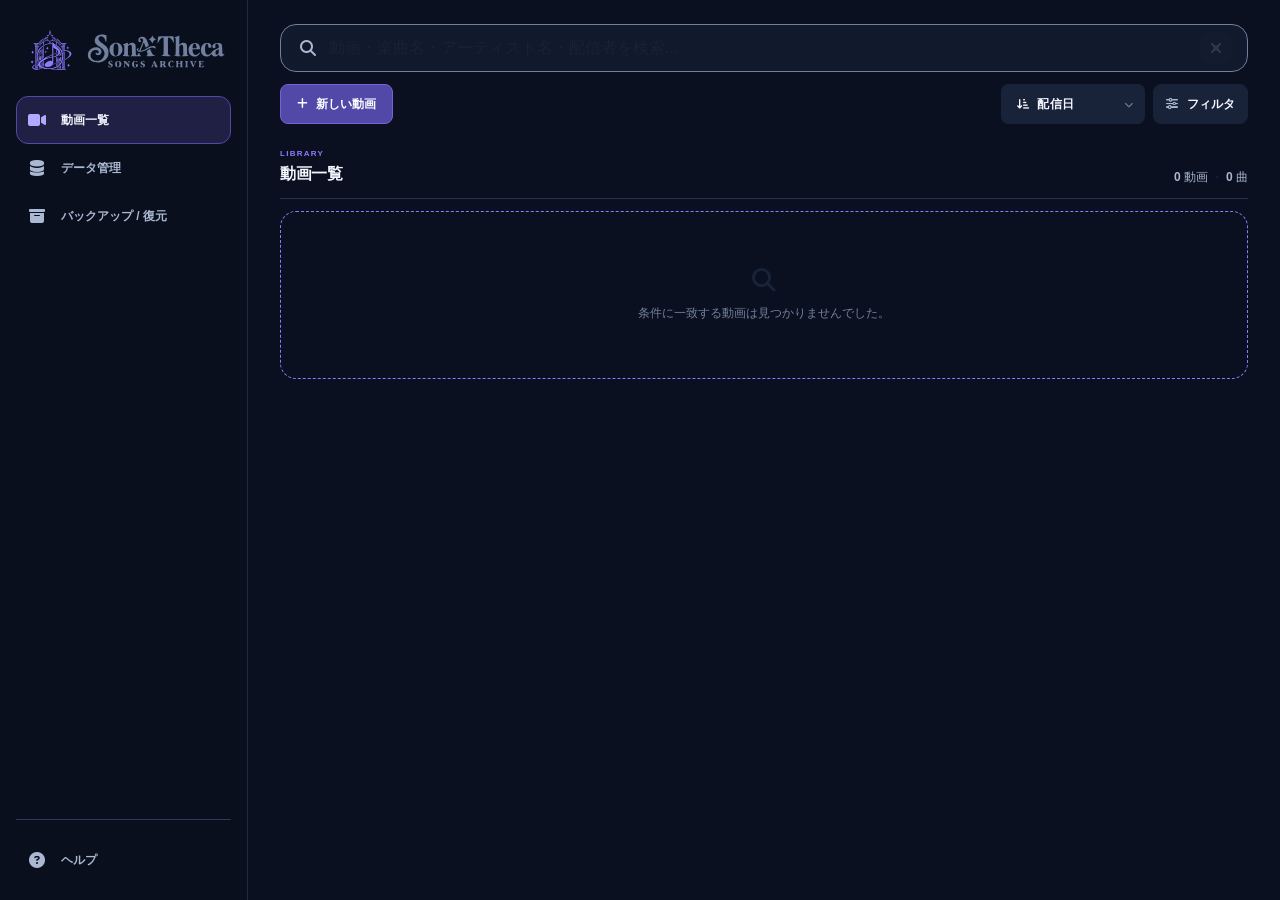
==== commit 18b6c96f: "タグ・メモ機能の追加 - 動画・タイムスタンプへのタグ機能 / タイムスタンプへのメモ機能の追加 - タグ機能に伴うフィルタ検索機能の追加 - v2.1.0用のマニュアル作成" ====
--- a/index.html
+++ b/index.html
@@ -9,74 +9,63 @@
 
   <link rel="icon" type="image/svg+xml" href="./assets/logo-mark.svg">
 
-
   <link rel="stylesheet" href="css/tailwind.min.css">
 
   <link rel="stylesheet" href="https://cdnjs.cloudflare.com/ajax/libs/font-awesome/6.4.0/css/all.min.css">
 
   <script src="js/packages/jszip.min.js"></script>
-
 
   <script src="js/packages/marked.umd.js"></script>
   <style id="app-styles">
-    /* =========================================================
-     SonA'Theca application styles
-     Consolidated custom CSS — cascade-cleaned
-     ========================================================= */
-
-    /* -------------------------
-     Base
-     ------------------------- */
-
     :root {
       color-scheme: dark;
       --ui-sidebar: 248px;
       --ui-radius: 16px;
-      --color-page-bg: #000000;
-      --color-deep-bg: #000000;
-      --color-surface: #4F4F4F;
-      --color-surface-mid: #4F4F4F;
-      --color-surface-bright: #757575;
-      --color-border: #757575;
-      --color-text: #FFFFFF;
-      --color-text-muted: #9C9C9C;
-      --color-text-soft: #9C9C9C;
+      --color-page-bg: #0B1020;
+      --color-deep-bg: #080D19;
+      --color-surface: #141D31;
+      --color-surface-mid: #182238;
+      --color-surface-bright: #202D47;
+      --color-border: #2C3B59;
+      --color-text: #F4F7FF;
+      --color-text-muted: #AAB8D2;
+      --color-text-soft: #91A1BF;
       --color-text-bright: #FFFFFF;
-      --color-brand: #757575;
-      --color-brand-soft: #9C9C9C;
-      --color-accent-blue: #9C9C9C;
-      --color-accent-icon: #FFFFFF;
-      --color-hover-line: #9C9C9C;
-      --color-muted-dark: #757575;
-      --color-meta: #9C9C9C;
-      --color-meta-light: #9C9C9C;
-      --color-code-text: #FFFFFF;
-      --color-empty: #9C9C9C;
-      --color-modal: #4F4F4F;
-      --color-brand-surface: #4F4F4F;
+      --color-brand: #8B7CFF;
+      --color-brand-soft: #B2A9FF;
+      --color-accent-blue: #63D8F2;
+      --color-accent-icon: #63D8F2;
+      --color-hover-line: #8B7CFF;
+      --color-muted-dark: #71809E;
+      --color-meta: #AAB8D2;
+      --color-meta-light: #C0CBE0;
+      --color-code-text: #D9E8FF;
+      --color-empty: #91A1BF;
+      --color-modal: #111A2C;
+      --color-brand-surface: #1A2440;
       --color-white: #FFFFFF;
-      --ui-bg: #000000;
-      --ui-surface: #4F4F4F;
-      --ui-surface-2: #4F4F4F;
-      --ui-surface-3: #757575;
-      --ui-line: #757575;
-      --ui-line-strong: #9C9C9C;
-      --ui-text: #FFFFFF;
-      --ui-muted: #9C9C9C;
-      --ui-accent: #FFFFFF;
-      --ui-accent-2: #9C9C9C;
-      --color-glass-border: #757575;
-      --color-glass-soft: #4F4F4F;
-      --color-accent-blue-soft: #4F4F4F;
-      --color-accent-blue-09: #4F4F4F;
-      --color-accent-blue-16: #757575;
-      --color-accent-blue-24: #757575;
-      --color-accent-blue-28: #757575;
-      --color-accent-blue-50: #9C9C9C;
-      --color-brand-border: #757575;
-      --color-brand-glow: #757575;
-      --color-sidebar-bg: #000000;
-      --color-panel-overlay: #4F4F4F;
+      --ui-bg: #0B1020;
+      --ui-surface: #141D31;
+      --ui-surface-2: #182238;
+      --ui-surface-3: #202D47;
+      --ui-line: #2C3B59;
+      --ui-line-strong: #8B7CFF;
+      --ui-text: #F4F7FF;
+      --ui-muted: #91A1BF;
+      --ui-accent: #63D8F2;
+      --ui-accent-2: #8B7CFF;
+      --color-glass-border: #2C3B59;
+      --color-glass-soft: #141D31;
+      --color-accent-blue-soft: #1A2940;
+      --color-accent-blue-09: #17233A;
+      --color-accent-blue-16: #27365A;
+      --color-accent-blue-24: #354A78;
+      --color-accent-blue-28: #3C4E82;
+      --color-accent-blue-50: #8B7CFF;
+      --color-brand-border: #35456B;
+      --color-brand-glow: #8B7CFF;
+      --color-sidebar-bg: #090F1D;
+      --color-panel-overlay: #10192B;
     }
 
     html,
@@ -113,27 +102,27 @@
     }
 
     .bg-base-bright {
-      background-color: #4F4F4F;
+      background-color: #182238;
     }
 
     .bg-base-sub {
-      background-color: #000000;
+      background-color: #0B1020;
     }
 
     .bg-base-mid {
-      background-color: #000000;
+      background-color: #0B1020;
     }
 
     .bg-base-dark {
-      background-color: #000000;
+      background-color: #0B1020;
     }
 
     .bg-base-deep {
-      background-color: #000000;
+      background-color: #0B1020;
     }
 
     .border-base {
-      border-color: #000000;
+      border-color: #0B1020;
     }
 
     .avatar-img {
@@ -142,8 +131,8 @@
     }
 
     select option {
-      background-color: #000000;
-      color: #FFFFFF;
+      background-color: #0B1020;
+      color: #F4F7FF;
     }
 
     .active-timestamp-item {
@@ -153,16 +142,16 @@
     .markdown-body h1 {
       font-size: 1.25rem;
       font-weight: bold;
-      color: #FFFFFF;
+      color: #F4F7FF;
       margin-bottom: 0.75rem;
-      border-bottom: 1px solid #000000;
+      border-bottom: 1px solid #0B1020;
       padding-bottom: 0.5rem;
     }
 
     .markdown-body h2 {
       font-size: 1rem;
       font-weight: bold;
-      color: #FFFFFF;
+      color: #F4F7FF;
       margin-top: 1rem;
       margin-bottom: 0.5rem;
     }
@@ -170,7 +159,7 @@
     .markdown-body h3 {
       font-size: 1rem;
       font-weight: bold;
-      color: #FFFFFF;
+      color: #F4F7FF;
       margin-top: 0.75rem;
       margin-bottom: 0.25rem;
     }
@@ -191,12 +180,12 @@
     }
 
     .markdown-body hr {
-      border-color: #000000;
+      border-color: #0B1020;
       margin: 1rem 0;
     }
 
     .markdown-body code {
-      background-color: #000000;
+      background-color: #0B1020;
       padding: 2px 0.25rem;
       font-family: monospace;
       font-size: 0.85em;
@@ -210,12 +199,12 @@
       object-fit: contain;
       margin: 1.5rem auto;
       border-radius: 16px;
-      border: 1px solid #000000;
-      background: #000000;
+      border: 1px solid #0B1020;
+      background: #0B1020;
     }
 
     #helpModalContent img:hover {
-      border-color: #4F4F4F;
+      border-color: #182238;
     }
 
     #helpModalContent h1 {
@@ -224,7 +213,7 @@
       font-size: 1.75rem;
       line-height: 1.3;
       margin: 0 0 1.25rem;
-      color: #FFFFFF;
+      color: #F4F7FF;
     }
 
     #helpModalContent h2 {
@@ -233,32 +222,32 @@
       line-height: 1.4;
       margin: 2rem 0 0.75rem;
       padding-bottom: 0.5rem;
-      border-bottom: 1px solid #000000;
-      color: #FFFFFF;
+      border-bottom: 1px solid #0B1020;
+      color: #F4F7FF;
     }
 
     #helpModalContent h3 {
       margin-top: 1.5rem;
       font-size: 1rem;
       margin: 1.5rem 0 0.5rem;
-      color: #FFFFFF;
+      color: #F4F7FF;
     }
 
     #helpModalContent blockquote {
       margin: 1rem 0;
       padding: 0.75rem 1rem;
-      border-left: 3px solid #4F4F4F;
-      background: #000000;
+      border-left: 3px solid #182238;
+      background: #0B1020;
       border-radius: 0 0.5rem 0.5rem 0;
-      color: #9C9C9C;
+      color: #AAB8D2;
     }
 
     #helpModalContent code {
-      border: 1px solid #000000;
+      border: 1px solid #0B1020;
       padding: 2px 0.25rem;
       border-radius: 0.25rem;
-      background: #000000;
-      color: #FFFFFF;
+      background: #0B1020;
+      color: #F4F7FF;
       font-family: ui-monospace, SFMono-Regular, Consolas, monospace;
     }
 
@@ -267,8 +256,8 @@
       padding: 1rem;
       margin: 1rem 0;
       border-radius: 0.75rem;
-      background: #000000;
-      border: 1px solid #000000;
+      background: #0B1020;
+      border: 1px solid #0B1020;
     }
 
     #helpModalContent pre code {
@@ -278,14 +267,14 @@
     }
 
     #helpModalContent a {
-      color: #9C9C9C;
+      color: #AAB8D2;
       text-decoration: underline;
       text-underline-offset: 3px;
     }
 
     #helpModalContent hr {
       margin: 2rem 0;
-      border-color: #000000;
+      border-color: #0B1020;
     }
 
     #helpModalContent {
@@ -311,9 +300,9 @@
       gap: 1rem;
       padding: 1rem;
       margin: 0 0 1.5rem;
-      border: 1px solid #000000;
+      border: 1px solid #0B1020;
       border-radius: 1rem;
-      background: #4F4F4F;
+      background: #182238;
     }
 
     .help-hero-icon {
@@ -323,20 +312,20 @@
       place-items: center;
       flex: 0 0 auto;
       border-radius: 1rem;
-      background: #4F4F4F;
+      background: #182238;
       font-size: 1.5rem;
     }
 
     .help-hero-title {
       font-weight: 800;
       font-size: 1rem;
-      color: #FFFFFF;
+      color: #F4F7FF;
     }
 
     .help-hero-text {
       margin-top: 2px;
       font-size: 0.75rem;
-      color: #757575;
+      color: #71809E;
     }
 
     .help-grid {
@@ -351,9 +340,9 @@
       flex-direction: column;
       gap: 0.25rem;
       padding: 1rem;
-      border: 1px solid #000000;
+      border: 1px solid #0B1020;
       border-radius: 1rem;
-      background: #000000;
+      background: #0B1020;
     }
 
     .help-card-icon {
@@ -362,12 +351,12 @@
     }
 
     .help-card b {
-      color: #FFFFFF;
+      color: #F4F7FF;
       font-size: 0.75rem;
     }
 
     .help-card span {
-      color: #757575;
+      color: #71809E;
       font-size: 0.75rem;
       line-height: 1.6;
     }
@@ -377,24 +366,24 @@
       width: 100%;
       max-width: 900px;
       margin: 1rem auto 1.5rem;
-      border: 1px solid #000000;
+      border: 1px solid #0B1020;
       border-radius: 1rem;
-      background: #000000;
+      background: #0B1020;
       transition: transform .2s ease, border-color .2s ease;
     }
 
     .help-image:hover {
       transform: translateY(-1px);
-      border-color: #4F4F4F;
+      border-color: #182238;
     }
 
     .help-note {
       margin: 1.5rem 0 0.5rem;
       padding: 1rem;
-      border: 1px solid #000000;
+      border: 1px solid #0B1020;
       border-radius: 1rem;
-      background: #000000;
-      color: #9C9C9C;
+      background: #0B1020;
+      color: #AAB8D2;
     }
 
     .help-image-modal {
@@ -407,7 +396,7 @@
     }
 
     :focus-visible {
-      outline: 3px solid #9C9C9C;
+      outline: 3px solid #AAB8D2;
       outline-offset: 2px;
     }
 
@@ -441,7 +430,7 @@
     }
 
     header {
-      background: #000000 !important;
+      background: #0B1020 !important;
     }
 
     header h1 {
@@ -463,7 +452,7 @@
 
     #streamTab>.sticky,
     #dataTab>.sticky {
-      background: #000000;
+      background: #0B1020;
       backdrop-filter: none;
     }
 
@@ -482,13 +471,13 @@
     input:hover,
     select:hover,
     textarea:hover {
-      border-color: #4F4F4F !important;
+      border-color: #182238 !important;
     }
 
     input:focus,
     select:focus,
     textarea:focus {
-      border-color: #757575 !important;
+      border-color: #71809E !important;
     }
 
     #streamListContainer>div {
@@ -496,12 +485,12 @@
     }
 
     #streamListContainer>div:hover {
-      border-color: #757575 !important;
+      border-color: #71809E !important;
       transform: translateY(-2px);
     }
 
     #streamListContainer>div>div:first-child {
-      background: #000000 !important;
+      background: #0B1020 !important;
     }
 
     #streamListContainer [id^="acc-body-"]>div:last-child>div {
@@ -510,11 +499,11 @@
 
     #streamListContainer [id^="acc-body-"]>div:last-child>div:hover {
       transform: translateY(-1px);
-      border-color: #757575 !important;
+      border-color: #71809E !important;
     }
 
     #songSubTab tbody tr:nth-child(even) {
-      background: #000000;
+      background: #0B1020;
     }
 
     #playerSidebar::-webkit-scrollbar,
@@ -525,7 +514,7 @@
 
     #playerSidebar::-webkit-scrollbar-thumb,
     #streamerMasterList::-webkit-scrollbar-thumb {
-      background: #4F4F4F;
+      background: #182238;
       border-radius: 999px;
     }
 
@@ -563,7 +552,7 @@
     .sidebar-resize-handle:hover::after,
     .app-sidebar.is-resizing .sidebar-resize-handle::after {
       height: 68px;
-      background: #4F4F4F;
+      background: #182238;
     }
 
     .app-sidebar.is-resizing,
@@ -581,7 +570,7 @@
       flex-direction: column;
       padding: 24px 16px 16px;
       backdrop-filter: none;
-      color: #9C9C9C !important;
+      color: #AAB8D2 !important;
       background: var(--color-sidebar-bg) !important;
     }
 
@@ -590,57 +579,12 @@
       gap: 12px;
       padding: 4px 8px 24px;
       align-items: center;
-      background: #000000 !important;
+      background: #0B1020 !important;
       border-bottom-color: var(--color-brand-border) !important;
-    }
-
-    .brand-mark {
-      width: 40px;
-      height: 40px;
-      flex: 0 0 auto;
-      display: grid;
-      place-items: center;
-      border-radius: 12px;
-      color: #FFFFFF;
-      background: #757575 !important;
-    }
-
-    .sidebar-brand-copy {
-      min-width: 0;
-      flex: 1;
-    }
-
-    .sidebar-title {
-      color: #FFFFFF;
-      font-size: 16px;
-      font-weight: 800;
-      letter-spacing: .01em;
-      line-height: 1.2;
-      white-space: nowrap;
-    }
-
-    .sidebar-version {
-      display: inline-block;
-      margin-top: 4px;
-      padding: 2px 8px;
-      border: 1px solid var(--ui-line);
-      border-radius: 8px;
-      color: var(--ui-muted);
-      font-size: 8px;
-      font-family: ui-monospace, SFMono-Regular, Menlo, monospace;
     }
 
     .sidebar-close {
       display: none;
-    }
-
-    .sidebar-section-label {
-      padding: 0 8px 8px;
-      color: #4F4F4F;
-      font-size: 8px;
-      font-weight: 800;
-      letter-spacing: .14em;
-      text-transform: uppercase;
     }
 
     .sidebar-nav {
@@ -660,7 +604,7 @@
       border: 1px solid transparent;
       border-radius: 12px;
       background: transparent;
-      color: #757575;
+      color: #71809E;
       font-size: 12px;
       font-weight: 650;
       text-align: left;
@@ -669,15 +613,15 @@
 
     .sidebar-nav-item:hover,
     .sidebar-help:hover {
-      color: #FFFFFF;
-      background: #000000;
+      color: #F4F7FF;
+      background: #0B1020;
       border-color: var(--ui-line);
     }
 
     .sidebar-nav-item.is-active {
-      background: #4F4F4F !important;
-      border-color: #757575 !important;
-      color: #FFFFFF !important;
+      background: #182238 !important;
+      border-color: #71809E !important;
+      color: #F4F7FF !important;
     }
 
     .sidebar-nav-icon {
@@ -686,13 +630,13 @@
       display: grid;
       place-items: center;
       flex: 0 0 auto;
-      color: #757575;
+      color: #71809E;
       font-size: 16px;
     }
 
     .sidebar-nav-item.is-active .sidebar-nav-icon,
     .sidebar-help:hover .sidebar-nav-icon {
-      color: #757575;
+      color: #71809E;
     }
 
     .sidebar-spacer {
@@ -711,28 +655,6 @@
       padding-right: 8px;
     }
 
-    .sidebar-chevron {
-      margin-left: auto;
-      color: #4F4F4F;
-      font-size: 8px;
-    }
-
-    .sidebar-status {
-      display: flex;
-      align-items: center;
-      gap: 8px;
-      padding: 0 8px;
-      color: #4F4F4F;
-      font-size: 8px;
-    }
-
-    .status-dot {
-      width: 8px;
-      height: 8px;
-      border-radius: 999px;
-      background: #9C9C9C !important;
-    }
-
     .app-main {
       width: calc(100% - var(--ui-sidebar)) !important;
       max-width: none !important;
@@ -755,7 +677,7 @@
       z-index: 30;
       margin-top: -24px;
       padding: 24px 0 16px;
-      background: #000000;
+      background: #0B1020;
       isolation: isolate;
     }
 
@@ -767,9 +689,9 @@
       top: -1px;
       bottom: 0;
       z-index: -1;
-      background: #000000;
+      background: #0B1020;
       backdrop-filter: none;
-      border-bottom: 1px solid #000000;
+      border-bottom: 1px solid #0B1020;
     }
 
     .search-shell {
@@ -783,18 +705,18 @@
       padding: 0 48px 0 48px;
       border: 1px solid var(--ui-line);
       border-radius: 16px;
-      background: #000000;
-      color: #FFFFFF;
+      background: #0B1020;
+      color: #F4F7FF;
       font-size: 16px;
       outline: none;
     }
 
     .stream-search-input::placeholder {
-      color: #4F4F4F;
+      color: #182238;
     }
 
     .stream-search-input:focus {
-      border-color: #4F4F4F !important;
+      border-color: #182238 !important;
     }
 
     .search-shell-icon {
@@ -803,7 +725,7 @@
       top: 50%;
       z-index: 1;
       transform: translateY(-50%);
-      color: #757575;
+      color: #71809E;
       font-size: 16px;
       pointer-events: none;
     }
@@ -819,8 +741,8 @@
       place-items: center;
       border: 0;
       border-radius: 8px;
-      background: #4F4F4F;
-      color: #757575;
+      background: #182238;
+      color: #71809E;
       opacity: 1;
       visibility: visible;
       pointer-events: auto;
@@ -834,8 +756,8 @@
     }
 
     .search-clear:hover {
-      background: #4F4F4F;
-      color: #9C9C9C;
+      background: #182238;
+      color: #AAB8D2;
     }
 
     .search-clear:active,
@@ -867,10 +789,6 @@
       align-items: center;
     }
 
-    .toolbar-label {
-      display: none;
-    }
-
     .app-select-wrap {
       position: relative;
       width: 144px;
@@ -885,7 +803,7 @@
       top: 50%;
       left: 16px;
       transform: translateY(-50%);
-      color: #FFFFFF;
+      color: #F4F7FF;
       font: 900 11px/1 "Font Awesome 6 Free";
       pointer-events: none;
       z-index: 2;
@@ -901,7 +819,7 @@
       top: 50%;
       right: 12px;
       transform: translateY(-50%);
-      color: #757575;
+      color: #71809E;
       font: 900 9px/1 "Font Awesome 6 Free";
       pointer-events: none;
     }
@@ -912,7 +830,7 @@
       z-index: 1;
       display: flex;
       align-items: center;
-      color: #FFFFFF;
+      color: #F4F7FF;
       font-size: 12px;
       font-weight: 700;
       letter-spacing: .01em;
@@ -929,7 +847,7 @@
       height: 40px;
       padding: 0 32px 0 36px;
       border-radius: 8px;
-      background: #4F4F4F;
+      background: #182238;
       color: transparent;
       font-size: 12px;
       font-weight: 700;
@@ -940,8 +858,8 @@
 
     .app-select option {
       padding: 8px 12px;
-      background: #000000;
-      color: #FFFFFF;
+      background: #0B1020;
+      color: #F4F7FF;
       font-weight: 650;
     }
 
@@ -969,9 +887,21 @@
       font-weight: 750;
       transition: transform .16s ease, background .16s ease, border-color .16s ease;
       padding: 0 16px;
-      border: 1px solid #4F4F4F;
-      background: #4F4F4F;
-      color: #FFFFFF;
+      border: 1px solid #182238;
+      background: #182238;
+      color: #F4F7FF;
+    }
+
+    .filter-button.has-active-filters,
+    .data-filter-modal-button.has-active-filters {
+      background: #182238 !important;
+      border-color: #AAB8D2 !important;
+      color: #F4F7FF !important;
+    }
+
+    .filter-button.has-active-filters .filter-button-icon,
+    .data-filter-modal-button.has-active-filters .filter-button-icon {
+      color: #F4F7FF !important;
     }
 
     .filter-button {
@@ -981,10 +911,10 @@
       justify-content: center;
       gap: 8px;
       padding: 0 12px;
-      border: 1px solid #4F4F4F;
+      border: 1px solid #182238;
       border-radius: 8px;
       background: var(--color-glass-soft);
-      color: #FFFFFF;
+      color: #F4F7FF;
       font-size: 12px;
       font-weight: 700;
       letter-spacing: .01em;
@@ -994,7 +924,7 @@
     }
 
     .filter-button:hover {
-      background: #4F4F4F;
+      background: #182238;
       border-color: var(--ui-line-strong);
     }
 
@@ -1003,7 +933,7 @@
     }
 
     .filter-button-icon {
-      color: #9C9C9C;
+      color: #AAB8D2;
       font-size: 12px;
     }
 
@@ -1015,14 +945,14 @@
       padding: 0 4px;
       border-radius: 999px;
       background: var(--color-accent-blue-16);
-      color: #9C9C9C;
+      color: #AAB8D2;
       font-size: 8px;
       line-height: 1;
     }
 
     .add-stream-button:hover {
       transform: translateY(-1px);
-      background: #4F4F4F;
+      background: #182238;
     }
 
     .stream-list-section {
@@ -1039,8 +969,8 @@
       gap: 20px;
       margin: 0 0 12px;
       padding: 8px 0 12px;
-      background: #000000;
-      border-bottom: 1px solid #000000;
+      background: #0B1020;
+      border-bottom: 1px solid #0B1020;
       transform: translate3d(0, 0, 0);
       scroll-margin-top: 141px;
     }
@@ -1048,7 +978,7 @@
     .section-eyebrow,
     .modal-eyebrow {
       margin: 0 0 2px;
-      color: #4F4F4F;
+      color: #182238;
       font-size: 8px;
       font-weight: 850;
       letter-spacing: .16em;
@@ -1056,7 +986,7 @@
 
     .stream-list-heading h2 {
       margin: 0;
-      color: #FFFFFF;
+      color: #F4F7FF;
       font-size: 16px;
       font-weight: 800;
       letter-spacing: -.02em;
@@ -1066,13 +996,13 @@
       display: flex;
       align-items: center;
       gap: 8px;
-      color: #757575;
+      color: #71809E;
       font-size: 12px;
       white-space: nowrap;
     }
 
     .stream-counts b {
-      color: #9C9C9C;
+      color: #AAB8D2;
       font-weight: 800;
     }
 
@@ -1080,7 +1010,7 @@
       width: 2px;
       height: 2px;
       border-radius: 999px;
-      background: #4F4F4F;
+      background: #182238;
     }
 
     .stream-list {
@@ -1120,7 +1050,7 @@
       height: 72px;
       overflow: hidden;
       border-radius: 8px;
-      background: #000000;
+      background: #0B1020;
       cursor: pointer;
     }
 
@@ -1141,7 +1071,7 @@
       inset: 0;
       display: grid;
       place-items: center;
-      background: #000000;
+      background: #0B1020;
       opacity: 0;
       transition: opacity .16s ease;
     }
@@ -1158,8 +1088,8 @@
       place-items: center;
       padding-left: 2px;
       border-radius: 999px;
-      background: #FFFFFF;
-      color: #4F4F4F;
+      background: #F4F7FF;
+      color: #182238;
     }
 
     .stream-info {
@@ -1171,7 +1101,7 @@
 
     .stream-title {
       overflow: hidden;
-      color: #FFFFFF;
+      color: #F4F7FF;
       font-size: 16px;
       font-weight: 700;
       line-height: 1.4;
@@ -1185,21 +1115,21 @@
       gap: 8px;
       min-width: 0;
       margin-top: 8px;
-      color: #757575;
+      color: #71809E;
       font-size: 12px;
       line-height: 1.4;
     }
 
     .stream-meta .streamer-name {
       overflow: hidden;
-      color: #9C9C9C;
+      color: #AAB8D2;
       font-weight: 650;
       text-overflow: ellipsis;
       white-space: nowrap;
     }
 
     .stream-meta .stream-date {
-      color: #757575;
+      color: #71809E;
       white-space: nowrap;
     }
 
@@ -1208,7 +1138,7 @@
       height: 2px;
       flex: 0 0 auto;
       border-radius: 50%;
-      background: #4F4F4F;
+      background: #182238;
     }
 
     .stream-actions {
@@ -1228,8 +1158,8 @@
       padding: 0 8px;
       border: 1px solid var(--ui-line);
       border-radius: 8px;
-      color: #9C9C9C;
-      background: #000000;
+      color: #AAB8D2;
+      background: #0B1020;
       font-size: 12px;
       font-weight: 700;
       white-space: nowrap;
@@ -1243,43 +1173,26 @@
       border: 1px solid var(--ui-line);
       border-radius: 8px;
       background: transparent;
-      color: #757575;
+      color: #71809E;
       font-size: 12px;
       transition: color .16s ease, background .16s ease, border-color .16s ease;
     }
 
     .stream-action-button:hover {
-      color: #FFFFFF;
+      color: #F4F7FF;
       background: var(--color-accent-blue-09);
       border-color: var(--color-accent-blue-24);
     }
 
     .stream-action-button.is-open {
-      color: #9C9C9C;
-      background: #000000;
+      color: #AAB8D2;
+      background: #0B1020;
       border-color: var(--color-accent-blue-28);
     }
 
     .timestamp-panel {
       border-top: 1px solid var(--ui-line);
       background: var(--color-panel-overlay);
-    }
-
-    .timestamp-header {
-      display: grid;
-      grid-template-columns: minmax(0, 1fr) minmax(88px, 18%) minmax(88px, 16%) 72px 40px;
-      align-items: center;
-      gap: 8px;
-      padding: 8px 16px;
-      color: #4F4F4F;
-      font-size: 8px;
-      font-weight: 800;
-      letter-spacing: .05em;
-      text-align: right;
-    }
-
-    .timestamp-header span:first-child {
-      text-align: left;
     }
 
     .timestamp-row {
@@ -1289,8 +1202,8 @@
       gap: 12px;
       min-height: 48px;
       padding: 8px 16px;
-      border-top: 1px solid #000000;
-      color: #9C9C9C;
+      border-top: 1px solid #0B1020;
+      color: #AAB8D2;
       font-size: 12px;
       text-align: right;
     }
@@ -1305,7 +1218,7 @@
       align-items: baseline;
       gap: 8px;
       overflow: hidden;
-      color: #FFFFFF;
+      color: #F4F7FF;
       font-weight: 700;
       text-align: left;
       white-space: nowrap;
@@ -1319,11 +1232,11 @@
     }
 
     .timestamp-song-title {
-      color: #FFFFFF;
+      color: #F4F7FF;
     }
 
     .timestamp-song-artist {
-      color: #757575;
+      color: #71809E;
       font-weight: 500;
       flex: 0 1 auto;
     }
@@ -1351,8 +1264,20 @@
       margin-left: -8px !important;
     }
 
+    .timestamp-song-memo {
+      display: block;
+      color: var(--text-muted);
+      font-size: 10px;
+      line-height: 1.35;
+      overflow: hidden;
+      text-overflow: ellipsis;
+      white-space: nowrap;
+      max-width: 100%;
+    }
+    .timestamp-song-memo i { margin-right: 3px; }
+
     .timestamp-value {
-      color: #9C9C9C;
+      color: #AAB8D2;
       font-family: ui-monospace, SFMono-Regular, Menlo, monospace;
       font-size: 8px;
       font-weight: 700;
@@ -1364,24 +1289,24 @@
       display: grid;
       place-items: center;
       margin-left: auto;
-      border: 1px solid #4F4F4F;
+      border: 1px solid #182238;
       border-radius: 8px;
       background: var(--color-accent-blue-soft);
-      color: #9C9C9C;
+      color: #AAB8D2;
     }
 
     .empty-stream-state {
       padding: 56px 24px;
       border: 1px dashed var(--ui-line-strong);
       border-radius: 16px;
-      background: #000000;
-      color: #757575;
+      background: #0B1020;
+      color: #71809E;
       text-align: center;
     }
 
     .empty-stream-state i {
       margin-bottom: 12px;
-      color: #4F4F4F;
+      color: #182238;
       font-size: 24px;
     }
 
@@ -1392,70 +1317,6 @@
 
     .filter-modal.hidden {
       display: none !important;
-    }
-
-    .filter-modal {
-      position: fixed;
-      inset: 0;
-      z-index: 90;
-      display: flex;
-      align-items: center;
-      justify-content: center;
-      padding: 20px;
-      background: #000000;
-      backdrop-filter: none;
-    }
-
-    .filter-modal-card {
-      width: min(460px, 100%);
-      max-height: min(680px, calc(100dvh - 40px));
-      display: flex;
-      flex-direction: column;
-      overflow: hidden;
-      border: 1px solid var(--ui-line-strong);
-      border-radius: 16px;
-      background: #000000;
-    }
-
-    .filter-modal-header {
-      display: flex;
-      align-items: flex-start;
-      justify-content: space-between;
-      gap: 16px;
-      padding: 20px 20px 16px;
-      border-bottom: 1px solid var(--ui-line);
-    }
-
-    .filter-modal-header h3 {
-      margin: 0;
-      color: #FFFFFF;
-      font-size: 16px;
-      font-weight: 800;
-    }
-
-    .filter-modal-header p {
-      margin: 4px 0 0;
-      color: #757575;
-      font-size: 12px;
-    }
-
-    .modal-close-button {
-      width: 32px;
-      height: 32px;
-      display: grid;
-      place-items: center;
-      flex: 0 0 auto;
-      border: 1px solid var(--ui-line);
-      border-radius: 8px;
-      background: var(--color-glass-border);
-      color: #757575;
-    }
-
-    .filter-modal-body {
-      min-height: 0;
-      display: flex;
-      flex-direction: column;
-      padding: 16px 20px;
     }
 
     .filter-select-field {
@@ -1468,8 +1329,8 @@
       padding: 8px 16px;
       border: 1px solid var(--ui-line);
       border-radius: 12px;
-      background: #000000;
-      color: #FFFFFF;
+      background: #0B1020;
+      color: #F4F7FF;
       text-align: left;
       cursor: pointer;
       transition: border-color .16s ease, background .16s ease;
@@ -1477,8 +1338,8 @@
 
     .filter-select-field:hover,
     .filter-select-field[aria-expanded="true"] {
-      border-color: #4F4F4F;
-      background: #000000;
+      border-color: #182238;
+      background: #0B1020;
     }
 
     .filter-select-field-copy {
@@ -1489,14 +1350,14 @@
     }
 
     .filter-select-field-label {
-      color: #757575;
+      color: #71809E;
       font-size: 8px;
       font-weight: 750;
     }
 
     .filter-select-field-value {
       overflow: hidden;
-      color: #FFFFFF;
+      color: #F4F7FF;
       font-size: 12px;
       font-weight: 700;
       text-overflow: ellipsis;
@@ -1505,14 +1366,14 @@
 
     .filter-select-field>i {
       flex: 0 0 auto;
-      color: #757575;
+      color: #71809E;
       font-size: 8px;
       transition: transform .18s ease;
     }
 
     .filter-select-field[aria-expanded="true"]>i {
       transform: rotate(180deg);
-      color: #9C9C9C;
+      color: #AAB8D2;
     }
 
     .filter-select-panel {
@@ -1520,7 +1381,7 @@
       padding: 8px;
       border: 1px solid var(--ui-line);
       border-radius: 12px;
-      background: #000000;
+      background: #0B1020;
     }
 
     .filter-select-panel.hidden {
@@ -1537,7 +1398,7 @@
       left: 12px;
       top: 50%;
       transform: translateY(-50%);
-      color: #4F4F4F;
+      color: #182238;
       font-size: 12px;
     }
 
@@ -1547,14 +1408,14 @@
       padding: 0 12px 0 32px;
       border: 1px solid var(--ui-line);
       border-radius: 8px;
-      background: #000000;
-      color: #FFFFFF;
+      background: #0B1020;
+      color: #F4F7FF;
       font-size: 12px;
       outline: none;
     }
 
     .filter-modal-search input:focus {
-      border-color: #4F4F4F !important;
+      border-color: #182238 !important;
     }
 
     .filter-options {
@@ -1573,7 +1434,7 @@
       border: 1px solid transparent;
       border-radius: 8px;
       background: transparent;
-      color: #9C9C9C;
+      color: #AAB8D2;
       text-align: left;
       cursor: pointer;
     }
@@ -1583,9 +1444,9 @@
     }
 
     .filter-option.is-selected {
-      border-color: #4F4F4F;
+      border-color: #182238;
       background: var(--color-accent-blue-soft);
-      color: #FFFFFF;
+      color: #F4F7FF;
     }
 
     .filter-radio {
@@ -1594,13 +1455,13 @@
       display: grid;
       place-items: center;
       flex: 0 0 auto;
-      border: 1px solid #4F4F4F;
+      border: 1px solid #182238;
       border-radius: 50%;
     }
 
     .filter-option.is-selected .filter-radio {
-      border-color: #757575;
-      background: #757575;
+      border-color: #71809E;
+      background: #71809E;
     }
 
     .filter-option-copy {
@@ -1620,57 +1481,27 @@
 
     .filter-option-account {
       overflow: hidden;
-      color: #4F4F4F;
+      color: #182238;
       font-size: 8px;
       text-overflow: ellipsis;
       white-space: nowrap;
     }
 
-    .filter-modal-footer {
-      display: flex;
-      justify-content: space-between;
-      gap: 8px;
-      padding: 12px 20px;
-      border-top: 1px solid var(--ui-line);
-      background: var(--color-panel-overlay);
-    }
-
-    .modal-secondary-button,
-    .modal-primary-button {
-      min-height: 40px;
-      padding: 0 16px;
-      border-radius: 8px;
-      font-size: 12px;
-      font-weight: 750;
-    }
-
-    .modal-secondary-button {
-      border: 1px solid var(--ui-line);
-      background: transparent;
-      color: #757575;
-    }
-
-    .modal-primary-button {
-      border: 1px solid var(--color-accent-blue-28);
-      background: #4F4F4F;
-      color: #FFFFFF;
-    }
-
     #dataTab>.sticky,
     #backupTab>.sticky {
       top: 0 !important;
-      background: #4F4F4F;
+      background: #182238;
     }
 
     #dataTab .bg-base-mid,
     #backupTab .bg-base-mid {
-      background: #000000 !important;
+      background: #0B1020 !important;
       border-color: var(--ui-line) !important;
     }
 
     #dataTab .bg-base-dark,
     #backupTab .bg-base-dark {
-      background: #000000 !important;
+      background: #0B1020 !important;
       border-color: var(--ui-line) !important;
     }
 
@@ -1697,38 +1528,32 @@
       height: 44px;
       max-height: 40px !important;
       flex: 0 0 158px !important;
-      background-color: #757575 !important;
+      background-color: #71809E !important;
       mask: url("./assets/logo.svg") center / contain no-repeat;
       -webkit-mask: url("./assets/logo.svg") center / contain no-repeat;
     }
 
     .sidebar-nav-item.is-active .sidebar-nav-icon {
       background: var(--brand-glow);
-      color: #FFFFFF !important;
-    }
-
-    .sidebar-brand-mark-v6 {
-      width: 40px !important;
-      height: 40px !important;
-      flex-basis: 42px !important;
+      color: #F4F7FF !important;
     }
 
     .app-sidebar .sidebar-section-label {
-      color: #757575 !important;
+      color: #71809E !important;
     }
 
     .app-sidebar .sidebar-nav-item {
-      color: #9C9C9C !important;
+      color: #AAB8D2 !important;
     }
 
     .app-sidebar .sidebar-nav-item:hover {
-      color: #FFFFFF !important;
-      background: #000000 !important;
+      color: #F4F7FF !important;
+      background: #0B1020 !important;
     }
 
     .app-sidebar .sidebar-nav-item.is-active {
-      color: #FFFFFF !important;
-      background: #000000 !important;
+      color: #F4F7FF !important;
+      background: #0B1020 !important;
     }
 
     .sidebar-brand-mark,
@@ -1737,7 +1562,7 @@
       display: inline-flex;
       align-items: center;
       justify-content: center;
-      color: #757575;
+      color: #71809E;
       line-height: 0;
       flex: 0 0 auto;
     }
@@ -1748,8 +1573,8 @@
       min-width: 44px;
       min-height: 44px;
       flex: 0 0 44px;
-      color: #757575;
-      background-color: #757575 !important;
+      color: #71809E;
+      background-color: #71809E !important;
       filter: none !important;
       mask: url("./assets/mark.svg") center / contain no-repeat;
       -webkit-mask: url("./assets/mark.svg") center / contain no-repeat;
@@ -1762,20 +1587,6 @@
       color: currentColor;
     }
 
-    .app-brand-mark-v8,
-    .mobile-brand-mark {
-      width: 36px;
-      height: 36px;
-    }
-
-    .app-brand-mark-v8 svg,
-    .mobile-brand-mark svg {
-      width: 100%;
-      height: 100%;
-      fill: currentColor;
-      color: currentColor;
-    }
-
     .sidebar-brand,
     .sidebar-brand-visual {
       background: transparent !important;
@@ -1787,11 +1598,6 @@
     .sidebar-brand-visual::before,
     .sidebar-brand-visual::after {
       background: transparent !important;
-    }
-
-    .mobile-brand-mark {
-      color: #757575 !important;
-      filter: none !important;
     }
 
     .mobile-brand-logo {
@@ -1802,7 +1608,7 @@
       height: 44px;
       flex: 0 0 44px;
       line-height: 0;
-      background-color: #757575;
+      background-color: #71809E;
       mask: url("./assets/mark.svg") center / contain no-repeat;
       -webkit-mask: url("./assets/mark.svg") center / contain no-repeat;
     }
@@ -1836,7 +1642,7 @@
       align-items: center;
       justify-content: center;
       padding: 20px;
-      background: #000000;
+      background: #0B1020;
       backdrop-filter: none;
     }
 
@@ -1879,9 +1685,9 @@
       display: flex;
       flex-direction: column;
       overflow: hidden;
-      border: 1px solid #4F4F4F;
+      border: 1px solid #182238;
       border-radius: 4px;
-      background: #000000;
+      background: #0B1020;
     }
 
     .app-modal-header {
@@ -1892,8 +1698,8 @@
       align-items: center;
       justify-content: center;
       padding: 8px 20px;
-      background: #000000;
-      border-bottom: 1px solid #000000;
+      background: #0B1020;
+      border-bottom: 1px solid #0B1020;
     }
 
     .app-modal-title {
@@ -1903,7 +1709,7 @@
       gap: 8px;
       width: 100%;
       margin: 0;
-      color: #FFFFFF;
+      color: #F4F7FF;
       font-size: 16px;
       font-weight: 800;
       letter-spacing: .02em;
@@ -1916,7 +1722,7 @@
       width: 24px;
       height: 1px;
       flex: 0 0 26px;
-      background: #4F4F4F;
+      background: #182238;
     }
 
     .app-modal-title::after {
@@ -1924,7 +1730,7 @@
     }
 
     .app-modal-title i {
-      color: #757575;
+      color: #71809E;
       font-size: 11px;
     }
 
@@ -1952,8 +1758,8 @@
       justify-content: center;
       gap: 8px;
       padding: 8px 16px;
-      background: #000000;
-      border-top: 1px solid #000000;
+      background: #0B1020;
+      border-top: 1px solid #0B1020;
     }
 
     .app-modal-footer--between {
@@ -1989,13 +1795,9 @@
       border-radius: 4px !important;
     }
 
-    .app-modal-content-stack {
-      padding: 24px;
-    }
-
     .app-modal-confirm-message {
       margin: 0;
-      color: #FFFFFF;
+      color: #F4F7FF;
       font-size: 14px;
       line-height: 1.7;
     }
@@ -2006,7 +1808,7 @@
       gap: 12px;
       position: sticky;
       top: 0;
-      background: #000000;
+      background: #0B1020;
       padding: 24px 0 16px;
     }
 
@@ -2035,7 +1837,7 @@
       padding: 0 0 6px 0;
       border: 0;
       background: transparent;
-      color: #757575;
+      color: #71809E;
       font-size: 12px;
       font-weight: 700;
       white-space: nowrap;
@@ -2053,30 +1855,30 @@
     }
 
     .data-subtab:hover {
-      color: #9C9C9C;
+      color: #AAB8D2;
       background: transparent !important;
     }
 
     .data-subtab.is-active {
-      color: #FFFFFF;
+      color: #F4F7FF;
     }
 
     .data-subtab.is-active:hover {
-      color: #FFFFFF;
+      color: #F4F7FF;
       background: transparent !important;
     }
 
     .data-subtab.is-active::after {
-      background: #9C9C9C;
+      background: #AAB8D2;
     }
 
     .data-subtab i {
-      color: #757575;
+      color: #71809E;
       font-size: 12px;
     }
 
     .data-subtab.is-active i {
-      color: #9C9C9C;
+      color: #AAB8D2;
     }
 
     .data-search-toolbar {
@@ -2094,269 +1896,71 @@
     }
 
     .data-search-toolbar .sort-control .app-select {
-      background: #4F4F4F;
+      background: #182238;
       color: transparent;
     }
 
     .data-search-toolbar .filter-toolbar {
       padding-top: 0;
-    }
-
-    .data-filter-control {
-      position: relative;
-    }
-
-    .data-filter-select {
-      height: 40px;
-      min-width: 170px;
-      padding: 0 32px 0 12px;
-      appearance: none;
-      -webkit-appearance: none;
-      border: 1px solid #4F4F4F;
-      border-radius: 8px;
-      background: #4F4F4F;
-      color: #FFFFFF;
-      font-size: 12px;
-      font-weight: 700;
-      cursor: pointer;
-      outline: none;
-    }
-
-    .data-filter-control::after {
-      content: "";
-      position: absolute;
-      right: 12px;
-      top: 50%;
-      transform: translateY(-50%);
-      color: #757575;
-      font: 900 9px/1 "Font Awesome 6 Free";
-      pointer-events: none;
     }
 
     .data-list-surface {
       overflow: hidden;
       border: 1px solid var(--ui-line);
       border-radius: 12px;
-      background: #000000;
+      background: #0B1020;
     }
 
     .data-list-surface table {
-      background: #000000;
+      background: #0B1020;
     }
 
     .data-list-surface thead {
-      background: #4F4F4F;
-      color: #9C9C9C;
+      background: #182238;
+      color: #AAB8D2;
       font-size: 8px;
       letter-spacing: .05em;
     }
 
     .data-list-surface tbody tr {
       border-color: var(--ui-line);
-      background: #000000;
+      background: #0B1020;
       transition: background .16s ease;
     }
 
     .data-list-surface tbody tr:hover {
-      background: #000000;
-    }
-
-    .data-card-list {
-      display: flex;
-      flex-direction: column;
+      background: #0B1020;
     }
 
     .data-card-list>.bg-base-mid {
       border: 0 !important;
       border-bottom: 1px solid var(--ui-line) !important;
       border-radius: 0 !important;
-      background: #000000 !important;
+      background: #0B1020 !important;
       box-shadow: none !important;
     }
 
     .data-card-list>.bg-base-mid:last-child {
       border-bottom: 0 !important;
-    }
-
-    .data-section-heading {
-      display: flex;
-      align-items: center;
-      justify-content: space-between;
-      gap: 16px;
-      padding: 16px;
-      border-bottom: 1px solid var(--ui-line);
-    }
-
-    .data-section-heading h2 {
-      margin: 0;
-      color: #FFFFFF;
-      font-size: 16px;
-      font-weight: 800;
-    }
-
-    .data-section-heading p:last-child {
-      margin: 3px 0 0;
-      color: #757575;
-      font-size: 10px;
-    }
-
-    .data-count-badge {
-      flex: 0 0 auto;
-      padding: 5px 9px;
-      border: 1px solid var(--ui-line);
-      border-radius: 999px;
-      color: #9C9C9C;
-      font-size: 10px;
-      font-weight: 700;
-    }
-
-    .data-streamer-surface .data-card-list {
-      padding: 0 16px;
-    }
-
-    .data-list-row {
-      min-height: 72px;
-      display: flex;
-      align-items: center;
-      justify-content: space-between;
-      gap: 16px;
-      padding: 10px 0;
-      border-bottom: 1px solid var(--ui-line);
-      transition: background .16s ease;
-    }
-
-    .data-list-row:last-child {
-      border-bottom: 0;
-    }
-
-    .data-list-row:hover {
-      background: #000000;
-    }
-
-    .data-list-main {
-      min-width: 0;
-      display: flex;
-      align-items: center;
-      gap: 12px;
-    }
-
-    .data-list-copy {
-      min-width: 0;
-    }
-
-    .data-list-title-row {
-      display: flex;
-      align-items: center;
-      gap: 8px;
-      min-width: 0;
-    }
-
-    .data-list-title {
-      overflow: hidden;
-      color: #FFFFFF;
-      font-size: 14px;
-      font-weight: 750;
-      text-overflow: ellipsis;
-      white-space: nowrap;
-    }
-
-    .data-list-account {
-      overflow: hidden;
-      color: #757575;
-      font-family: ui-monospace, SFMono-Regular, Menlo, monospace;
-      font-size: 9px;
-      text-overflow: ellipsis;
-      white-space: nowrap;
-    }
-
-    .data-list-meta {
-      display: flex;
-      align-items: center;
-      gap: 8px;
-      margin-top: 4px;
-      color: #757575;
-      font-size: 9px;
-    }
-
-    .data-list-meta b {
-      color: #9C9C9C;
-    }
-
-    .data-meta-divider {
-      width: 2px;
-      height: 2px;
-      border-radius: 50%;
-      background: #4F4F4F;
-    }
-
-    .data-list-actions {
-      display: flex;
-      align-items: center;
-      gap: 8px;
-      flex: 0 0 auto;
-    }
-
-    .data-primary-action,
-    .data-secondary-action {
-      min-height: 32px;
-      display: inline-flex;
-      align-items: center;
-      justify-content: center;
-      gap: 6px;
-      padding: 0 10px;
-      border-radius: 8px;
-      font-size: 10px;
-      font-weight: 700;
-      text-decoration: none;
-      cursor: pointer;
-    }
-
-    .data-primary-action {
-      border: 1px solid #4F4F4F;
-      background: #4F4F4F;
-      color: #FFFFFF;
-    }
-
-    .data-secondary-action {
-      border: 1px solid var(--ui-line);
-      background: transparent;
-      color: #757575;
-    }
-
-    .data-primary-action:hover {
-      background: #4F4F4F;
-    }
-
-    .data-secondary-action:hover {
-      color: #FFFFFF;
-      background: #000000;
-      border-color: #4F4F4F;
-    }
-
-    .data-empty-state {
-      padding: 48px 20px;
-      color: #757575;
-      font-size: 12px;
-      text-align: center;
     }
 
     header,
     .app-sidebar,
     .mobile-topbar {
-      background: #000000 !important;
+      background: #0B1020 !important;
     }
 
     .app-main,
     .stream-toolbar,
     .stream-list-heading {
-      background: #000000 !important;
+      background: #0B1020 !important;
     }
 
     .stream-row:hover,
     .timestamp-row:hover,
     .sidebar-nav-item:hover,
     .sidebar-help:hover {
-      background: #4F4F4F !important;
+      background: #182238 !important;
     }
 
     .app-modal-card,
@@ -2368,18 +1972,18 @@
     .app-select-wrap,
     .filter-button,
     .stream-song-count {
-      background: #4F4F4F !important;
+      background: #182238 !important;
     }
 
     .app-modal-header,
     .app-modal-footer {
-      background: #757575 !important;
+      background: #71809E !important;
     }
 
     .app-modal,
     .filter-modal,
     .sidebar-overlay {
-      background: #000000 !important;
+      background: #0B1020 !important;
     }
 
     input,
@@ -2389,13 +1993,13 @@
     .app-select,
     .icon-button,
     .modal-close-button {
-      border-color: #757575 !important;
+      border-color: #71809E !important;
     }
 
     button:hover,
     .filter-button:hover,
     .app-select:hover {
-      background: #757575 !important;
+      background: #71809E !important;
     }
 
     .stream-title,
@@ -2403,7 +2007,7 @@
     .app-modal-title,
     .sidebar-title,
     .timestamp-song-title {
-      color: #FFFFFF !important;
+      color: #F4F7FF !important;
     }
 
     .stream-meta,
@@ -2415,7 +2019,7 @@
     .toolbar-label,
     .timestamp-header,
     .timestamp-song-artist {
-      color: #9C9C9C !important;
+      color: #AAB8D2 !important;
     }
 
     .sidebar-nav-item,
@@ -2425,23 +2029,23 @@
     .filter-button-icon,
     .stream-action-button,
     .timestamp-value {
-      color: #9C9C9C !important;
+      color: #AAB8D2 !important;
     }
 
     .text-mono-primary {
-      color: #FFFFFF !important;
+      color: #F4F7FF !important;
     }
 
     .text-mono-muted {
-      color: #9C9C9C !important;
+      color: #AAB8D2 !important;
     }
 
     .bg-mono-surface {
-      background-color: #4F4F4F !important;
+      background-color: #182238 !important;
     }
 
     .border-mono {
-      border-color: #757575 !important;
+      border-color: #71809E !important;
     }
 
     .sidebar-close,
@@ -2455,9 +2059,9 @@
 
     #dataTab #songSubTab .data-list-surface {
       overflow: hidden;
-      border: 1px solid #4F4F4F;
+      border: 1px solid #182238;
       border-radius: 12px;
-      background: #000000;
+      background: #0B1020;
       box-shadow: none;
     }
 
@@ -2483,14 +2087,14 @@
       letter-spacing: .04em;
       vertical-align: middle;
       white-space: nowrap;
-      background: #4F4F4F;
+      background: #182238;
       color: #fff;
       border: 0;
       border-bottom: 1px solid var(--ui-line-strong);
       padding: 12px 14px;
       font-weight: 600;
       text-align: left;
-      border-left: 1px solid #757575;
+      border-left: 1px solid #71809E;
     }
 
     #dataTab #songSubTab tbody tr {
@@ -2499,7 +2103,7 @@
     }
 
     #dataTab #songSubTab tbody tr:hover {
-      background: #000000;
+      background: #0B1020;
     }
 
     #dataTab #songSubTab tbody td {
@@ -2507,83 +2111,11 @@
       border-bottom: 1px solid var(--ui-line);
       padding: 12px 14px;
       vertical-align: middle;
-      border-left: 1px solid #4F4F4F;
+      border-left: 1px solid #182238;
     }
 
     #dataTab #songSubTab tbody tr:last-child td {
       border-bottom: 0;
-    }
-
-    #dataTab .data-streamer-surface {
-      overflow: hidden;
-      padding: 0 !important;
-    }
-
-    #dataTab .data-streamer-surface .data-section-heading {
-      min-height: 72px;
-      padding: 14px 16px;
-      background: #4F4F4F;
-      border-bottom: 1px solid var(--ui-line-strong);
-    }
-
-    #dataTab .data-streamer-surface .data-section-heading h2 {
-      font-size: 15px;
-    }
-
-    #dataTab .data-streamer-surface .data-section-heading p:last-child {
-      color: #9C9C9C;
-    }
-
-    #dataTab .data-streamer-surface .data-card-list {
-      padding: 0 16px;
-    }
-
-    #dataTab .data-list-row {
-      min-height: 72px;
-      padding: 12px 0;
-      border-bottom: 1px solid var(--ui-line);
-      background: #000000;
-    }
-
-    #dataTab .data-list-row:hover {
-      background: #000000;
-    }
-
-    #dataTab .data-list-title {
-      font-size: 13px;
-    }
-
-    #dataTab .data-list-actions {
-      flex-shrink: 0;
-      flex: 0 0 auto;
-      display: flex;
-      align-items: center;
-      gap: 8px;
-    }
-
-    #dataTab .data-primary-action,
-    #dataTab .data-secondary-action {
-      min-height: 32px;
-      border-radius: 8px;
-      box-shadow: none;
-    }
-
-    #dataTab .data-primary-action {
-      border-color: #4F4F4F;
-      color: #FFFFFF;
-      background: #4F4F4F;
-    }
-
-    #dataTab .data-secondary-action {
-      border-color: var(--ui-line-strong);
-    }
-
-    #dataTab .data-empty-state {
-      min-height: 120px;
-      display: grid;
-      place-items: center;
-      padding: 32px 20px;
-      background: #000000;
     }
 
     #dataTab .data-list-row,
@@ -2601,234 +2133,6 @@
       box-shadow: none;
     }
 
-    #dataTab .data-list-row:last-child {
-      border-bottom: 0;
-    }
-
-    #dataTab .data-list-main,
-    #dataTab .data-list-copy {
-      min-width: 0;
-    }
-
-    #dataTab .data-list-main {
-      flex: 1 1 auto;
-    }
-
-    #dataTab .data-table-surface {
-      width: 100%;
-      overflow: hidden;
-      border: 1px solid #4F4F4F;
-      border-radius: 12px;
-      background: #000000;
-      box-shadow: none;
-    }
-
-    #dataTab .data-table-scroll {
-      width: 100%;
-      overflow-x: auto;
-      overflow-y: hidden;
-      -webkit-overflow-scrolling: touch;
-      scrollbar-width: thin;
-    }
-
-    #dataTab .data-unified-table {
-      width: 100%;
-      min-width: 760px;
-    }
-
-    #dataTab .data-unified-head,
-    #dataTab .data-unified-row {
-      display: grid;
-      align-items: center;
-    }
-
-    #dataTab .data-channel-table .data-unified-head,
-    #dataTab .data-channel-table .data-unified-row {
-      grid-template-columns: minmax(260px, 1.25fr) minmax(180px, .9fr) 100px 110px 150px;
-    }
-
-    #dataTab .data-unified-head {
-      min-height: 44px;
-      background: #4F4F4F;
-      color: #FFFFFF;
-      font-size: 10px;
-      font-weight: 700;
-      letter-spacing: .03em;
-    }
-
-    #dataTab .data-unified-head>div {
-      min-width: 0;
-      padding: 0 14px;
-      display: flex;
-      align-items: center;
-    }
-
-    #dataTab .data-unified-head>div:not(:first-child) {
-      border-left: 1px solid #757575;
-    }
-
-    #dataTab .data-unified-row {
-      min-height: 64px;
-      background: #000000;
-      border-bottom: 1px solid #4F4F4F;
-    }
-
-    #dataTab .data-unified-row:last-child {
-      border-bottom: 0;
-    }
-
-    #dataTab .data-unified-row:hover {
-      background: #000000;
-    }
-
-    #dataTab .data-unified-cell {
-      min-width: 0;
-      height: 100%;
-      padding: 10px 14px;
-      display: flex;
-      align-items: center;
-    }
-
-    #dataTab .data-unified-cell+.data-unified-cell {
-      border-left: 1px solid #4F4F4F;
-    }
-
-    #dataTab .data-primary-cell {
-      overflow: hidden;
-    }
-
-    #dataTab .data-name-with-icon {
-      min-width: 0;
-      display: flex;
-      align-items: center;
-      gap: 10px;
-    }
-
-    #dataTab .data-row-icon {
-      width: 30px;
-      height: 30px;
-      flex: 0 0 30px;
-      display: inline-flex;
-      align-items: center;
-      justify-content: center;
-      border: 1px solid #4F4F4F;
-      border-radius: 50%;
-      color: #9C9C9C;
-      background: #000000;
-      font-size: 11px;
-    }
-
-    #dataTab .data-row-title {
-      min-width: 0;
-      overflow: hidden;
-      text-overflow: ellipsis;
-      white-space: nowrap;
-      color: #FFFFFF;
-      font-size: 13px;
-      font-weight: 700;
-    }
-
-    #dataTab .data-number-cell {
-      justify-content: center;
-      gap: 4px;
-      white-space: nowrap;
-    }
-
-    #dataTab .data-value {
-      color: #FFFFFF;
-      font-size: 13px;
-      font-weight: 700;
-    }
-
-    #dataTab .data-unit {
-      color: #757575;
-      font-size: 11px;
-    }
-
-    #dataTab .data-account-cell {
-      overflow: hidden;
-    }
-
-    #dataTab .data-account-text {
-      min-width: 0;
-      overflow: hidden;
-      text-overflow: ellipsis;
-      white-space: nowrap;
-      color: #9C9C9C;
-      font-size: 12px;
-    }
-
-    #dataTab .data-history-cell {
-      display: flex;
-      flex-direction: column;
-      align-items: flex-start;
-      justify-content: center;
-      gap: 6px;
-    }
-
-    #dataTab .data-inline-button,
-    #dataTab .data-primary-action,
-    #dataTab .data-secondary-action {
-      border: 1px solid #4F4F4F;
-      background: #000000;
-      color: #9C9C9C;
-      border-radius: 7px;
-      min-height: 32px;
-      padding: 0 10px;
-      display: inline-flex;
-      align-items: center;
-      justify-content: center;
-      gap: 6px;
-      white-space: nowrap;
-      font-size: 11px;
-      font-weight: 600;
-      text-decoration: none;
-    }
-
-    #dataTab .data-inline-button:hover,
-    #dataTab .data-primary-action:hover,
-    #dataTab .data-secondary-action:hover {
-      background: #4F4F4F;
-      color: #FFFFFF;
-    }
-
-    #dataTab .data-action-cell {
-      justify-content: center;
-      gap: 6px;
-      flex-wrap: nowrap;
-    }
-
-    #dataTab .data-inline-expansion {
-      max-width: 100%;
-      flex-wrap: wrap;
-      gap: 5px;
-    }
-
-    #dataTab .data-song-chip {
-      display: inline-flex;
-      align-items: center;
-      gap: 5px;
-      max-width: 220px;
-      padding: 4px 7px;
-      border: 1px solid #4F4F4F;
-      border-radius: 5px;
-      color: #9C9C9C;
-      font-size: 10px;
-      white-space: nowrap;
-      overflow: hidden;
-      text-overflow: ellipsis;
-    }
-
-    #dataTab .data-song-chip i {
-      flex: 0 0 auto;
-      font-size: 9px;
-    }
-
-    #dataTab .data-muted-inline {
-      color: #757575;
-      font-size: 10px;
-    }
-
     #dataTab .data-unified-empty {
       min-height: 100px;
       display: flex;
@@ -2848,84 +2152,12 @@
       border-left: 0;
     }
 
-    /* -------------------------
-     (max-width: 900px)
-     ------------------------- */
-
-    /* -------------------------
-     (max-width: 720px)
-     ------------------------- */
-
-    /* -------------------------
-     (max-width: 640px)
-     ------------------------- */
-
-    /* -------------------------
-     (max-width: 480px)
-     ------------------------- */
-
-    /* -------------------------
-     (max-width: 420px)
-     ------------------------- */
-
-    /* -------------------------
-     (prefers-reduced-motion: reduce)
-     ------------------------- */
-
-    /* =========================================================
-   Data management / Song list
-   横線のみのリストUI
-   ========================================================= */
-
     #dataTab #songSubTab .song-list-surface {
       overflow: visible;
       border: 0;
       border-radius: 0;
       background: transparent;
       box-shadow: none;
-    }
-
-    #dataTab #songSubTab .song-list-table {
-      width: 100%;
-      border: 0;
-      border-collapse: collapse;
-      border-spacing: 0;
-      table-layout: fixed;
-      background: transparent;
-    }
-
-    #dataTab #songSubTab .song-list-table thead {
-      display: none;
-    }
-
-    #dataTab #songSubTab .song-list-table tbody tr {
-      position: relative;
-      display: grid;
-      grid-template-columns: minmax(0, 1fr) auto auto;
-      grid-template-areas:
-        "main count actions"
-        "history history history";
-      align-items: center;
-      min-height: 64px;
-      border: 0;
-      border-top: 1px solid var(--ui-line);
-      background: transparent;
-      transition: background-color .16s ease;
-    }
-
-    #dataTab #songSubTab .song-list-table tbody tr:last-child {
-      border-bottom: 1px solid var(--ui-line);
-    }
-
-    #dataTab #songSubTab .song-list-table tbody tr:hover {
-      background: var(--color-glass-soft);
-    }
-
-    #dataTab #songSubTab .song-list-table tbody td {
-      min-width: 0;
-      padding: 12px 8px;
-      border: 0;
-      vertical-align: middle;
     }
 
     #dataTab #songSubTab .song-list-main {
@@ -3037,8 +2269,6 @@
       padding: 0 !important;
     }
 
-    /* 非表示時は履歴エリアそのものをレイアウトから除外 */
-
     #dataTab .song-list-history.hidden {
       display: none !important;
     }
@@ -3052,8 +2282,6 @@
       gap: 0;
       padding: 0;
     }
-
-    /* 履歴もカードではなく横線だけ */
 
     #dataTab #songSubTab .song-history-row {
       min-width: 0;
@@ -3080,7 +2308,7 @@
       padding: 0;
       border: 0;
       border-radius: 6px;
-      background: #000000;
+      background: #0B1020;
       cursor: pointer;
     }
 
@@ -3096,8 +2324,8 @@
       inset: 0;
       display: grid;
       place-items: center;
-      background: #000000;
-      color: #FFFFFF;
+      background: #0B1020;
+      color: #F4F7FF;
       opacity: 0;
       transition: opacity .16s ease;
     }
@@ -3199,23 +2427,6 @@
       font-size: 9px;
     }
 
-    #dataTab #songSubTab .song-list-table tbody tr:has(td[colspan]) {
-      display: block;
-      min-height: 0;
-      padding: 40px 16px;
-      text-align: center;
-    }
-
-    #dataTab #songSubTab .song-list-table tbody tr:has(td[colspan]) td {
-      display: block;
-    }
-
-    #dataTab #songSubTab .song-list-table tbody td::before {
-      display: none !important;
-    }
-
-    /* Data management responsive refinement */
-
     #dataTab .song-list-surface {
       overflow: visible;
       border: 0;
@@ -3489,8 +2700,6 @@
       color: var(--color-text)
     }
 
-    /* Artist song history uses the shared history row without a thumbnail. */
-
     #dataTab .song-history-row--artist {
       min-height: 48px;
       grid-template-columns: minmax(0, 1fr) auto;
@@ -3514,8 +2723,6 @@
       gap: 4px;
       white-space: nowrap;
     }
-
-    /* Data management history / filter refinement */
 
     #dataTab .song-list-history::before {
       content: "";
@@ -3537,10 +2744,6 @@
       outline-offset: -1px;
     }
 
-    /* Two counters stay visually adjacent on desktop. */
-
-    /* Shared song-list template: the artist list uses the same row regions. */
-
     #dataTab .song-list-count-dual {
       display: flex;
       align-items: baseline;
@@ -3553,15 +2756,6 @@
       color: var(--color-text-muted);
     }
 
-    /*  =========================================================
-   Responsive styles
-   Cascade order is intentionally preserved between overlapping breakpoints.
-   ========================================================= */
-
-    /*  -------------------------
-   Responsive / (max-width: 900px)
-   ------------------------- */
-
     @media (max-width: 900px) {
       :root {
         --ui-sidebar: 248px;
@@ -3589,10 +2783,6 @@
         min-width: 56px;
       }
     }
-
-    /*  -------------------------
-   Responsive / (max-width: 720px)
-   ------------------------- */
 
     @media (max-width: 720px) {
       .sidebar-resize-handle {
@@ -3618,14 +2808,14 @@
         border: 1px solid var(--ui-line);
         border-radius: 8px;
         background: var(--color-glass-border);
-        color: #757575;
+        color: #71809E;
       }
 
       .sidebar-overlay {
         position: fixed;
         inset: 0;
         z-index: 55;
-        background: #000000;
+        background: #0B1020;
         backdrop-filter: none;
       }
 
@@ -3641,8 +2831,8 @@
         padding: 0 12px;
         border-bottom: 1px solid var(--ui-line);
         backdrop-filter: none;
-        background: #000000 !important;
-        color: #FFFFFF !important;
+        background: #0B1020 !important;
+        color: #F4F7FF !important;
         border-bottom-color: var(--color-brand-border) !important;
       }
 
@@ -3654,7 +2844,7 @@
         align-items: center;
         justify-content: center;
         min-width: 40px;
-        color: #FFFFFF !important;
+        color: #F4F7FF !important;
       }
 
       .mobile-brand .brand-mark {
@@ -3672,7 +2862,7 @@
         border: 1px solid var(--ui-line);
         border-radius: 8px;
         background: var(--color-glass-border);
-        color: #757575;
+        color: #71809E;
       }
 
       .app-main {
@@ -3689,8 +2879,8 @@
         position: sticky !important;
         top: 56px !important;
         margin-top: -16px;
-        background: #000000;
-        padding-top: 8px !important;
+        background: #0B1020;
+        padding-top: 4px !important;
         padding-bottom: 8px !important;
       }
 
@@ -3801,7 +2991,7 @@
         padding-bottom: 8px !important;
         transform: none !important;
         -webkit-transform: none !important;
-        background: #000000 !important;
+        background: #0B1020 !important;
         scroll-margin-top: 165px !important;
       }
 
@@ -3856,10 +3046,6 @@
         height: 32px;
       }
 
-      .timestamp-header {
-        display: none;
-      }
-
       .timestamp-singer {
         display: flex;
       }
@@ -3873,47 +3059,25 @@
         height: 28px;
       }
 
-      .filter-modal {
-        align-items: flex-end;
-        padding: 0;
-      }
-
-      .filter-modal-card {
-        width: 100%;
-        max-height: 82dvh;
-        border-radius: 16px 16px 0 0;
-        border-bottom: 0;
-      }
-
       .filter-options {
         max-height: 40dvh;
       }
 
       .mobile-topbar .icon-button {
-        color: #9C9C9C !important;
+        color: #AAB8D2 !important;
       }
 
       .mobile-topbar .icon-button:hover,
       .mobile-topbar .icon-button:active {
-        background: #000000 !important;
-        color: #FFFFFF !important;
-      }
-
-      .mobile-brand-mark {
-        width: 36px;
-        height: 36px;
-        color: #9C9C9C;
-      }
-
-      .mobile-brand-mark svg {
-        filter: drop-shadow(0 2px 6px var(--color-brand-border));
+        background: #0B1020 !important;
+        color: #F4F7FF !important;
       }
 
       .mobile-brand-logo {
         width: 44px;
         height: 44px;
         flex-basis: 44px;
-        color: #757575;
+        color: #71809E;
       }
 
       .search-shell-icon {
@@ -4044,7 +3208,7 @@
 
       #dataTab #songSubTab tbody td::before {
         content: attr(data-label);
-        color: #757575;
+        color: #71809E;
         font-size: 10px;
         font-weight: 750;
         line-height: 1.5;
@@ -4069,78 +3233,8 @@
         min-width: 0;
       }
 
-      #dataTab #songSubTab tbody td[data-label="歌唱履歴"] .self-start {
-        max-width: 100%;
-      }
-
       #dataTab #songSubTab tbody td[data-label="歌唱履歴"] .flex-col {
         min-width: 0;
-      }
-
-      #dataTab .data-streamer-surface .data-section-heading {
-        min-height: 0;
-        padding: 13px 14px;
-      }
-
-      #dataTab .data-streamer-surface .data-section-heading h2 {
-        font-size: 14px;
-      }
-
-      #dataTab .data-streamer-surface .data-section-heading p:last-child {
-        max-width: 240px;
-        line-height: 1.5;
-      }
-
-      #dataTab .data-streamer-surface .data-card-list {
-        padding: 0 14px;
-      }
-
-      #dataTab .data-list-row {
-        align-items: stretch;
-        flex-direction: column;
-        min-height: 52px;
-        padding: 10px 9px;
-        gap: 8px;
-      }
-
-      #dataTab .data-list-main {
-        width: 100%;
-        align-items: flex-start;
-      }
-
-      #dataTab .data-list-copy {
-        flex: 1;
-        min-width: 0;
-      }
-
-      #dataTab .data-list-title-row {
-        flex-wrap: wrap;
-        row-gap: 2px;
-      }
-
-      #dataTab .data-list-account {
-        max-width: 100%;
-      }
-
-      #dataTab .data-list-meta {
-        flex-wrap: wrap;
-        row-gap: 4px;
-      }
-
-      #dataTab .data-list-actions {
-        width: 100%;
-        display: grid;
-        grid-template-columns: repeat(2, minmax(0, 1fr));
-        gap: 5px;
-      }
-
-      #dataTab .data-list-actions:has(> :only-child) {
-        grid-template-columns: 1fr;
-      }
-
-      #dataTab .data-list-actions>* {
-        width: 100%;
-        min-height: 36px;
       }
 
       #dataTab #streamerFilterBar .filter-toolbar-left .add-stream-button {
@@ -4163,74 +3257,17 @@
         white-space: nowrap;
       }
 
-      #dataTab .data-list-actions button {
-        padding: 6px 8px;
-        min-width: 0;
-      }
-
-      #dataTab .data-primary-action,
-      #dataTab .data-secondary-action {
-        white-space: nowrap;
-      }
-
       #dataTab .data-table-surface,
       #dataTab #songSubTab .data-list-surface {
         border-radius: 10px;
       }
 
-      #dataTab .data-table-scroll {
-        overflow-x: auto;
-        padding-bottom: 2px;
-      }
-
-      #dataTab .data-unified-table {
-        min-width: 700px;
-      }
-
-      #dataTab .data-unified-head {
-        min-height: 40px;
-        font-size: 9px;
-      }
-
-      #dataTab .data-unified-head>div,
-      #dataTab .data-unified-cell {
-        padding-left: 10px;
-        padding-right: 10px;
-      }
-
-      #dataTab .data-unified-row {
-        min-height: 58px;
-      }
-
-      #dataTab .data-row-title {
-        font-size: 12px;
-      }
-
-      #dataTab .data-row-icon {
-        width: 27px;
-        height: 27px;
-        flex-basis: 27px;
-        font-size: 10px;
-      }
-
-      #dataTab .data-inline-button,
-      #dataTab .data-primary-action,
-      #dataTab .data-secondary-action {
-        min-height: 30px;
-        padding: 0 8px;
-        font-size: 10px;
-      }
-
       #dataTab .data-unified-head>div:first-child,
       #dataTab #songSubTab thead th:first-child {
-        background: #4F4F4F;
+        background: #182238;
         z-index: 4;
       }
     }
-
-    /*  -------------------------
-   Responsive / (max-width: 640px)
-   ------------------------- */
 
     @media (max-width: 640px) {
       .data-subtabs {
@@ -4251,11 +3288,6 @@
         gap: 8px !important;
       }
 
-      .data-filter-select {
-        width: 100%;
-        min-width: 0;
-      }
-
       .data-search-toolbar .filter-toolbar-left,
       .data-search-toolbar .filter-toolbar-right {
         width: auto;
@@ -4279,34 +3311,6 @@
         border-radius: 10px;
       }
 
-      .data-section-heading {
-        padding: 14px 12px;
-      }
-
-      .data-streamer-surface .data-card-list {
-        padding: 0 12px;
-      }
-
-      .data-list-row {
-        align-items: flex-start;
-        flex-direction: column;
-        gap: 10px;
-        padding: 12px 0;
-      }
-
-      .data-list-actions {
-        width: 100%;
-        justify-content: flex-end;
-      }
-
-      .data-list-title {
-        font-size: 13px;
-      }
-
-      .data-list-account {
-        max-width: 120px;
-      }
-
       .help-grid {
         grid-template-columns: 1fr;
       }
@@ -4318,10 +3322,6 @@
 
       html {
         font-size: 16px;
-      }
-
-      header.h-16 {
-        height: auto;
       }
 
       header>div {
@@ -4412,7 +3412,7 @@
       }
 
       #streamTab>.sticky>div {
-        padding: 0.75rem;
+        padding: 0.75rem 0;
         gap: 0.75rem;
       }
 
@@ -4441,7 +3441,7 @@
 
       #songSubTab tr {
         padding: 0.75rem 0.75rem;
-        border-bottom: 1px solid #000000;
+        border-bottom: 1px solid #0B1020;
       }
 
       #songSubTab tr:last-child {
@@ -4458,7 +3458,7 @@
 
       #songSubTab td::before {
         content: attr(data-label);
-        color: #757575;
+        color: #71809E;
         font-size: 0.75rem;
         font-weight: 700;
         padding-top: 2px;
@@ -4588,10 +3588,6 @@
       }
     }
 
-    /*  -------------------------
-   Responsive / (max-width: 480px)
-   ------------------------- */
-
     @media (max-width: 480px) {
 
       #dataTab #songSubTab thead th,
@@ -4599,16 +3595,7 @@
         padding: 9px 7px;
         font-size: 11px;
       }
-
-      #dataTab .data-list-row {
-        padding: 9px 7px;
-        gap: 6px;
-      }
-    }
-
-    /*  -------------------------
-   Responsive / (max-width: 420px)
-   ------------------------- */
+    }
 
     @media (max-width: 420px) {
       .stream-counts {
@@ -4652,28 +3639,10 @@
         gap: 8px;
       }
 
-      #dataTab .data-unified-table {
-        min-width: 660px;
-      }
-
       #dataTab #songSubTab table {
         min-width: 720px;
       }
-
-      #dataTab .data-unified-head>div,
-      #dataTab .data-unified-cell {
-        padding-left: 8px;
-        padding-right: 8px;
-      }
-
-      #dataTab .data-unified-row {
-        min-height: 54px;
-      }
-    }
-
-    /*  -------------------------
-   Accessibility / reduced motion
-   ------------------------- */
+    }
 
     @media (prefers-reduced-motion: reduce) {
 
@@ -4686,19 +3655,7 @@
       }
     }
 
-    /*  -------------------------
-   Responsive / (max-width: 640px)
-   ------------------------- */
-
     @media (max-width: 640px) {
-      #dataTab #songSubTab .song-list-table tbody tr {
-        grid-template-columns: minmax(0, 1fr) auto;
-        grid-template-areas:
-          "main actions"
-          "count actions"
-          "history history";
-        min-height: 64px;
-      }
 
       #dataTab #songSubTab .song-list-main {
         padding: 9px 6px 2px 10px;
@@ -4756,10 +3713,6 @@
       }
     }
 
-    /*  -------------------------
-   Responsive / (max-width: 420px)
-   ------------------------- */
-
     @media (max-width: 420px) {
       #dataTab #songSubTab .song-list-title {
         font-size: 12px;
@@ -4806,10 +3759,6 @@
         font-size: 8px;
       }
     }
-
-    /*  -------------------------
-   Responsive / (max-width: 640px)
-   ------------------------- */
 
     @media(max-width: 640px) {
       #dataTab .song-list-row {
@@ -4899,10 +3848,6 @@
       }
     }
 
-    /*  -------------------------
-   Responsive / (max-width: 420px)
-   ------------------------- */
-
     @media(max-width: 420px) {
       #dataTab .data-subtabs {
         gap: 16px
@@ -4940,10 +3885,6 @@
         max-width: 70px
       }
     }
-
-    /*  -------------------------
-   Responsive / (max-width: 640px)
-   ------------------------- */
 
     @media(max-width: 640px) {
       #dataTab .song-history-row--artist {
@@ -4962,10 +3903,6 @@
       }
     }
 
-    /*  -------------------------
-   Responsive / (max-width: 640px)
-   ------------------------- */
-
     @media(max-width: 640px) {
       #dataTab .song-list-history {
         width: auto;
@@ -4978,10 +3915,6 @@
         width: calc(100% + 12px)
       }
     }
-
-    /*  -------------------------
-   Responsive / (max-width: 760px)
-   ------------------------- */
 
     @media (max-width: 760px) {
       #dataTab .song-list-count-dual {
@@ -4996,10 +3929,6 @@
       }
     }
 
-    /*  -------------------------
-   Responsive / (max-width: 640px)
-   ------------------------- */
-
     @media (max-width: 640px) {
       #dataTab .song-list-count-dual {
         justify-content: flex-start;
@@ -5012,8 +3941,7 @@
         font-size: 11px;
       }
     }
-  
-    /* Channel list: reuse the song/artist list rhythm and separators. */
+
     #dataTab .channel-list-surface {
       width: 100%;
       min-width: 0;
@@ -5043,7 +3971,7 @@
     }
 
     #dataTab .channel-list-identity .avatar-img,
-    #dataTab .channel-list-identity > span.w-7 {
+    #dataTab .channel-list-identity>span.w-7 {
       flex: 0 0 28px;
     }
 
@@ -5159,19 +4087,6 @@
       }
     }
 
-
-
-    /* =========================================================
-       Z-index layers
-       0   : ordinary content / expanded row details
-       20  : sticky list headings
-       40  : sticky search and data-management toolbars
-       50  : mobile top bar
-       55  : mobile sidebar overlay
-       60  : sidebar
-       70  : standard modal
-       90  : filter modal
-       ========================================================= */
     :root {
       --z-content: 0;
       --z-sticky-heading: 20;
@@ -5183,7 +4098,6 @@
       --z-filter-modal: 90;
     }
 
-    /* Keep sticky toolbars in a higher stacking context than list rows. */
     .stream-toolbar,
     #dataTab .data-management-shell {
       z-index: var(--z-sticky-toolbar) !important;
@@ -5195,7 +4109,6 @@
       isolation: isolate;
     }
 
-    /* Expanded song/history content must never float over search controls. */
     #dataTab .song-list-history,
     #dataTab .song-list-history-cell,
     #dataTab .song-list-row,
@@ -5219,20 +4132,13 @@
       z-index: var(--z-modal) !important;
     }
 
-    .filter-modal {
-      z-index: var(--z-filter-modal) !important;
-    }
-
-
-
-    /* Backup / restore screen — aligned with the monochrome list and data screens. */
     #backupTab {
       gap: 0 !important;
       padding-top: 24px !important;
       color: var(--ui-text);
     }
 
-    #backupTab > .bg-base-mid {
+    #backupTab>.bg-base-mid {
       display: flex;
       flex-direction: column;
       gap: 0 !important;
@@ -5243,7 +4149,7 @@
       box-shadow: none !important;
     }
 
-    #backupTab > .bg-base-mid > div:first-child {
+    #backupTab>.bg-base-mid>div:first-child {
       padding: 0 0 20px;
       margin-bottom: 24px;
       border-bottom: 1px solid var(--ui-line);
@@ -5261,7 +4167,7 @@
       letter-spacing: -.015em;
     }
 
-    #backupTab h2 > i {
+    #backupTab h2>i {
       width: 20px;
       flex: 0 0 20px;
       color: var(--color-text-muted) !important;
@@ -5283,7 +4189,7 @@
       line-height: 1.7;
     }
 
-    #backupTab > .bg-base-mid > .grid {
+    #backupTab>.bg-base-mid>.grid {
       gap: 16px !important;
     }
 
@@ -5297,7 +4203,7 @@
       box-shadow: none !important;
     }
 
-    #backupTab .bg-base-dark > p {
+    #backupTab .bg-base-dark>p {
       margin: 0;
     }
 
@@ -5332,7 +4238,7 @@
       border-top: 1px solid var(--ui-line);
     }
 
-    #backupTab > .bg-base-mid > div:not(:first-child):not(.grid) {
+    #backupTab>.bg-base-mid>div:not(:first-child):not(.grid) {
       min-width: 0;
     }
 
@@ -5368,7 +4274,7 @@
 
     #backupTab input:not([type="file"]):focus {
       border-color: var(--ui-line-strong) !important;
-      outline: 2px solid #757575;
+      outline: 2px solid #71809E;
       outline-offset: 1px;
     }
 
@@ -5382,20 +4288,20 @@
       border-radius: 12px !important;
     }
 
-    #backupTab .grid.grid-cols-1.gap-4.bg-base-dark > .grid {
+    #backupTab .grid.grid-cols-1.gap-4.bg-base-dark>.grid {
       gap: 16px !important;
     }
 
-    #backupTab > .bg-base-mid > div:last-child {
+    #backupTab>.bg-base-mid>div:last-child {
       padding: 0 0 12px;
     }
 
-    #backupTab > .bg-base-mid > div:last-child button {
+    #backupTab>.bg-base-mid>div:last-child button {
       border-color: var(--ui-line) !important;
       background: transparent !important;
     }
 
-    #backupTab > .bg-base-mid > div:last-child button:hover {
+    #backupTab>.bg-base-mid>div:last-child button:hover {
       background: var(--ui-surface) !important;
     }
 
@@ -5404,7 +4310,7 @@
         padding-top: 16px !important;
       }
 
-      #backupTab > .bg-base-mid > div:first-child {
+      #backupTab>.bg-base-mid>div:first-child {
         padding-bottom: 16px;
         margin-bottom: 20px;
       }
@@ -5438,8 +4344,1001 @@
       }
     }
 
-  </style>
-
+    /* Mobile responsive refinement: keep desktop styling unchanged. */
+    @media (max-width: 720px) {
+      html, body {
+        width: 100%;
+        min-width: 0;
+        overflow-x: clip;
+        -webkit-text-size-adjust: 100%;
+      }
+
+      body {
+        min-height: 100dvh;
+        line-height: 1.5;
+      }
+
+      button, input, select, textarea {
+        font: inherit;
+        font-size: 14px;
+      }
+
+      button {
+        min-height: 40px;
+      }
+
+      .mobile-topbar {
+        position: sticky;
+        top: 0;
+        height: 52px;
+        min-height: 52px;
+        padding: 0 12px;
+        gap: 12px;
+      }
+
+      .mobile-topbar .icon-button {
+        width: 40px;
+        height: 40px;
+        min-width: 40px;
+        min-height: 40px;
+        flex: 0 0 40px;
+      }
+
+      .mobile-brand-logo {
+        width: 32px;
+        height: 32px;
+        flex-basis: 32px;
+      }
+
+      .app-sidebar {
+        width: min(300px, 88vw);
+        max-width: 88vw;
+        padding: 16px 12px 12px;
+        padding-bottom: max(12px, env(safe-area-inset-bottom));
+        overflow-y: auto;
+        overscroll-behavior: contain;
+      }
+
+      .sidebar-brand {
+        gap: 8px;
+        padding: 4px 4px 16px;
+      }
+
+      .sidebar-brand-mark {
+        width: 36px;
+        height: 36px;
+        min-width: 36px;
+        min-height: 36px;
+        flex-basis: 36px;
+      }
+
+      .sidebar-nav-item, .sidebar-help {
+        min-height: 44px;
+        padding: 0 10px;
+        font-size: 14px;
+      }
+
+      .app-main {
+        box-sizing: border-box;
+        width: 100% !important;
+        max-width: 100%;
+        min-width: 0;
+        margin: 0 !important;
+        padding: 0 12px max(24px, env(safe-area-inset-bottom)) !important;
+      }
+
+      main {
+        min-width: 0;
+        gap: 12px !important;
+      }
+
+      .tab-content {
+        min-width: 0;
+        gap: 12px !important;
+        padding-top: 8px !important;
+      }
+
+      #streamTab, #dataTab, #backupTab {
+        min-width: 0;
+        padding-top: 12px !important;
+      }
+
+      .stream-toolbar {
+        top: 52px !important;
+        margin-top: -12px;
+        padding: 12px 0 8px !important;
+      }
+
+      .stream-search-input {
+        box-sizing: border-box;
+        height: 44px !important;
+        padding: 0 44px 0 40px !important;
+        border-radius: 8px !important;
+        font-size: 16px !important;
+      }
+
+      .search-shell-icon {
+        left: 12px !important;
+        font-size: 14px !important;
+      }
+
+      .search-clear {
+        right: 6px !important;
+        width: 32px !important;
+        height: 32px !important;
+      }
+
+      .filter-toolbar {
+        display: flex;
+        flex-wrap: nowrap;
+        align-items: center;
+        gap: 8px !important;
+        padding-top: 8px !important;
+      }
+
+      .filter-toolbar-left {
+        display: flex;
+        flex: 1 1 auto;
+        min-width: 0;
+        gap: 8px;
+      }
+
+      .filter-toolbar-right {
+        display: flex;
+        flex: 0 0 auto;
+        min-width: 0;
+        margin-left: auto;
+        gap: 8px;
+      }
+
+      .sort-control, .app-select-wrap {
+        width: 100% !important;
+        min-width: 0 !important;
+      }
+
+      .app-select-wrap {
+        max-width: 100%;
+      }
+
+      .app-select {
+        height: 40px !important;
+        padding: 0 28px 0 30px !important;
+        font-size: 12px !important;
+      }
+
+      .app-select-current-label {
+        inset: 2px 26px 2px 30px !important;
+        font-size: 12px !important;
+      }
+
+      .app-select-wrap::before {
+        left: 8px !important;
+        font-size: 10px !important;
+      }
+
+      .app-select-wrap::after {
+        right: 8px !important;
+      }
+
+      .filter-button, .add-stream-button {
+        height: 40px !important;
+        min-height: 40px !important;
+        border-radius: 8px !important;
+        font-size: 13px !important;
+      }
+
+      .filter-button {
+        width: 40px !important;
+        min-width: 40px !important;
+        flex: 0 0 40px !important;
+      }
+
+      .add-stream-button {
+        width: auto;
+        min-width: 40px;
+        flex: 0 0 auto;
+        padding: 0 12px !important;
+      }
+
+      .stream-list-heading {
+        top: 164px !important;
+        gap: 8px;
+        margin-bottom: 8px;
+        padding: 8px 0 !important;
+        scroll-margin-top: 164px !important;
+      }
+
+      .stream-list-heading h2 {
+        font-size: 16px !important;
+        line-height: 1.4;
+      }
+
+      .section-eyebrow {
+        font-size: 10px;
+        letter-spacing: .1em;
+      }
+
+      .stream-counts {
+        gap: 6px !important;
+        font-size: 11px !important;
+      }
+
+      .stream-row-main {
+        grid-template-columns: 104px minmax(0, 1fr);
+        gap: 10px;
+        padding: 10px 0;
+      }
+
+      .stream-thumb {
+        width: 104px;
+        height: 60px;
+        border-radius: 6px;
+      }
+
+      .stream-title {
+        display: -webkit-box;
+        overflow: hidden;
+        white-space: normal;
+        overflow-wrap: anywhere;
+        -webkit-box-orient: vertical;
+        -webkit-line-clamp: 2;
+        font-size: 14px;
+        line-height: 1.4;
+      }
+
+      .stream-meta {
+        flex-wrap: wrap;
+        gap: 4px 6px;
+        margin-top: 6px;
+        font-size: 11px;
+        line-height: 1.4;
+      }
+
+      .stream-actions {
+        grid-column: 1 / -1;
+        justify-content: flex-end;
+        margin: 0;
+        gap: 8px;
+      }
+
+      .stream-song-count {
+        height: 36px;
+        min-height: 36px;
+        font-size: 12px;
+      }
+
+      .stream-action-button {
+        width: 36px;
+        height: 36px;
+        min-height: 36px;
+      }
+
+      .timestamp-row {
+        grid-template-columns: minmax(0, 1fr) auto 32px;
+        gap: 8px;
+        min-height: 44px;
+        padding: 6px 0;
+      }
+
+      .timestamp-song {
+        min-width: 0;
+        flex-wrap: wrap;
+        gap: 2px 6px;
+        white-space: normal;
+        font-size: 12px;
+        line-height: 1.4;
+      }
+
+      .timestamp-song-title, .timestamp-song-artist {
+        max-width: 100%;
+      }
+
+      .timestamp-singer {
+        display: none;
+      }
+
+      .timestamp-value {
+        font-size: 11px;
+      }
+
+      .timestamp-play {
+        width: 32px;
+        height: 32px;
+        min-height: 32px;
+      }
+
+      .empty-stream-state {
+        padding: 32px 16px;
+      }
+
+      #dataTab .data-management-shell {
+        position: sticky;
+        top: 52px;
+        gap: 8px;
+        padding: 12px 0 8px;
+      }
+
+      #dataTab .data-subtabs {
+        display: flex;
+        justify-content: flex-start;
+        gap: 20px;
+        min-height: 40px;
+        overflow-x: auto;
+        overscroll-behavior-x: contain;
+        -webkit-overflow-scrolling: touch;
+      }
+
+      #dataTab .data-subtab {
+        flex: 0 0 auto;
+        min-height: 40px;
+        padding: 0 2px 8px;
+        font-size: 13px;
+      }
+
+      #dataTab .data-search-toolbar {
+        gap: 8px;
+      }
+
+      #dataTab .data-search-toolbar .filter-toolbar {
+        display: flex;
+        flex-wrap: wrap;
+        gap: 8px !important;
+      }
+
+      #dataTab .data-search-toolbar .filter-toolbar-left,
+      #dataTab .data-search-toolbar .filter-toolbar-right {
+        flex: 1 1 100%;
+        width: 100%;
+        margin: 0;
+      }
+
+      #dataTab .data-search-toolbar .app-select-wrap {
+        width: 100% !important;
+        min-width: 0 !important;
+      }
+
+      #dataTab .data-search-toolbar .app-select {
+        height: 40px !important;
+        font-size: 13px !important;
+      }
+
+      #dataTab .data-filter-modal-button,
+      #dataTab .data-search-toolbar button {
+        min-height: 40px;
+      }
+
+      #dataTab .song-list-row,
+      #dataTab .channel-list-row {
+        min-width: 0;
+      }
+
+      #dataTab .song-list-title-text,
+      #dataTab .channel-list-name {
+        font-size: 14px;
+        line-height: 1.45;
+      }
+
+      #dataTab .song-list-artist,
+      #dataTab .channel-list-account {
+        font-size: 12px;
+      }
+
+      #dataTab .song-list-actions button,
+      #dataTab .channel-list-actions button {
+        min-width: 36px;
+        min-height: 36px;
+      }
+
+      #dataTab .song-history-row {
+        min-width: 0;
+      }
+
+      #dataTab .song-history-title {
+        font-size: 12px;
+        line-height: 1.4;
+      }
+
+      #dataTab .song-history-meta {
+        font-size: 10px;
+        line-height: 1.4;
+      }
+
+      .app-modal {
+        align-items: stretch;
+        justify-content: center;
+        padding: max(8px, env(safe-area-inset-top)) 8px max(8px, env(safe-area-inset-bottom));
+      }
+
+      .app-modal-card {
+        width: 100% !important;
+        max-width: 100%;
+        height: auto;
+        max-height: 100%;
+        min-height: 0;
+        border-radius: 8px;
+      }
+
+      .app-modal-header {
+        min-height: 52px;
+        padding: 8px 44px;
+      }
+
+      .app-modal-title {
+        font-size: 15px;
+        line-height: 1.4;
+      }
+
+      .app-modal-title::before,
+      .app-modal-title::after {
+        width: 12px;
+        flex-basis: 12px;
+      }
+
+      .app-modal-body {
+        padding: 16px 12px;
+        overscroll-behavior: contain;
+        -webkit-overflow-scrolling: touch;
+      }
+
+      .app-modal-footer {
+        flex-wrap: wrap;
+        gap: 8px;
+        padding: 8px 12px max(8px, env(safe-area-inset-bottom));
+      }
+
+      .app-modal-footer button {
+        min-height: 40px;
+      }
+
+      .filter-modal-search input,
+      .app-modal input,
+      .app-modal select,
+      .app-modal textarea,
+      #backupTab input:not([type="file"]) {
+        min-height: 42px;
+        font-size: 16px !important;
+      }
+
+      .filter-options {
+        max-height: min(42dvh, 360px);
+        overscroll-behavior: contain;
+        -webkit-overflow-scrolling: touch;
+      }
+
+      .filter-option {
+        min-height: 44px;
+        font-size: 13px;
+      }
+
+      #helpModalContent {
+        font-size: 14px;
+        line-height: 1.75;
+        overflow-wrap: anywhere;
+      }
+
+      #helpModalContent h1 {
+        font-size: 22px;
+      }
+
+      #helpModalContent h2 {
+        font-size: 18px;
+        margin-top: 24px;
+      }
+
+      #helpModalContent img,
+      .help-image {
+        max-height: none;
+        margin: 16px auto;
+      }
+
+      #toast {
+        right: 12px;
+        bottom: max(12px, env(safe-area-inset-bottom));
+        left: 12px;
+        max-width: calc(100vw - 24px);
+        box-sizing: border-box;
+        font-size: 13px;
+      }
+
+
+      #playerSection iframe {
+        max-width: 100%;
+      }
+    }
+
+    @media (max-width: 420px) {
+      .app-main {
+        padding-right: 10px !important;
+        padding-left: 10px !important;
+      }
+
+      .stream-toolbar {
+        padding-top: 8px !important;
+      }
+
+      .stream-row-main {
+        grid-template-columns: 88px minmax(0, 1fr);
+        gap: 8px;
+      }
+
+      .stream-thumb {
+        width: 88px;
+        height: 52px;
+      }
+
+      .stream-title {
+        font-size: 13px;
+      }
+
+      .stream-meta {
+        font-size: 10px;
+      }
+
+      .stream-counts span:not(:first-child) {
+        display: none;
+      }
+
+      .add-stream-button {
+        padding: 0 10px !important;
+      }
+
+      .add-stream-button span {
+        display: inline;
+      }
+
+      #dataTab .data-subtabs {
+        gap: 16px;
+      }
+
+      #dataTab .data-subtab {
+        font-size: 12px;
+      }
+
+      #dataTab .song-list-main {
+        padding-left: 8px;
+      }
+
+      #dataTab .song-list-title-text,
+      #dataTab .channel-list-name {
+        font-size: 13px;
+      }
+
+      #dataTab .song-history-row {
+        grid-template-columns: 72px minmax(0, 1fr);
+        gap: 4px 8px;
+      }
+
+      #dataTab .song-history-thumb {
+        width: 72px;
+        height: 42px;
+      }
+
+      .app-modal-header {
+        padding-right: 36px;
+        padding-left: 36px;
+      }
+    }
+
+    @media (max-width: 360px) {
+      .stream-row-main {
+        grid-template-columns: 80px minmax(0, 1fr);
+      }
+
+      .stream-thumb {
+        width: 80px;
+        height: 48px;
+      }
+
+      .filter-toolbar {
+        gap: 6px !important;
+      }
+
+      .filter-button {
+        width: 36px !important;
+        min-width: 36px !important;
+        flex-basis: 36px !important;
+      }
+
+      .add-stream-button span {
+        display: none;
+      }
+
+      .add-stream-button {
+        width: 40px;
+        padding: 0 !important;
+      }
+
+      #dataTab .data-subtabs {
+        gap: 12px;
+      }
+    }
+
+
+
+    /* Mobile UX fixes: shared toolbar controls, modal breathing room and navigation visibility. */
+    @media (max-width: 720px) {
+      .app-modal {
+        padding: 20px !important;
+      }
+
+      .app-modal[data-modal-width="xl"] {
+        --app-modal-width: 90vw !important;
+      }
+
+      .app-modal[data-modal-height="xl"] {
+        --app-modal-height: 88dvh !important;
+      }
+
+      .app-modal-card {
+        width: min(var(--app-modal-width), calc(100vw - 40px)) !important;
+        height: min(var(--app-modal-height), calc(100dvh - 40px)) !important;
+        max-height: 88dvh;
+      }
+
+      /* Video list and channel list share one compact add/sort toolbar layout. */
+      #streamTab .stream-toolbar .filter-toolbar,
+      #dataTab #streamerFilterBar .filter-toolbar {
+        display: grid !important;
+        grid-template-columns: 40px minmax(0, 1fr) !important;
+        align-items: center !important;
+        gap: 8px !important;
+        width: 100%;
+      }
+
+      #streamTab .stream-toolbar .filter-toolbar-left,
+      #dataTab #streamerFilterBar .filter-toolbar-left {
+        display: flex !important;
+        width: 40px !important;
+        min-width: 40px !important;
+        flex: 0 0 40px !important;
+      }
+
+      #streamTab .stream-toolbar .filter-toolbar-right,
+      #dataTab #streamerFilterBar .filter-toolbar-right {
+        display: flex !important;
+        min-width: 0 !important;
+        width: 100% !important;
+        flex: 1 1 auto !important;
+        gap: 8px !important;
+      }
+
+      #streamTab .stream-toolbar .sort-control,
+      #dataTab #streamerFilterBar .sort-control,
+      #streamTab .stream-toolbar .app-select-wrap,
+      #dataTab #streamerFilterBar .app-select-wrap {
+        min-width: 0 !important;
+        width: 100% !important;
+        flex: 1 1 0 !important;
+      }
+
+      #streamTab .stream-toolbar .add-stream-button,
+      #dataTab #streamerFilterBar .add-stream-button {
+        display: inline-flex !important;
+        align-items: center !important;
+        justify-content: center !important;
+        width: 40px !important;
+        min-width: 40px !important;
+        max-width: 40px !important;
+        height: 40px !important;
+        min-height: 40px !important;
+        flex: 0 0 40px !important;
+        padding: 0 !important;
+      }
+
+      #streamTab .stream-toolbar .add-stream-button span,
+      #dataTab #streamerFilterBar .add-stream-button span {
+        display: none !important;
+      }
+
+      #streamTab .stream-toolbar .app-select,
+      #dataTab #streamerFilterBar .app-select {
+        width: 100% !important;
+        min-width: 0 !important;
+        padding-right: 24px !important;
+        overflow: hidden;
+        text-overflow: ellipsis;
+      }
+
+      #dataTab #streamerFilterBar .filter-toolbar-left .add-stream-button {
+        width: 40px !important;
+        min-height: 40px !important;
+      }
+
+      #dataTab .song-history-row--artist .song-history-timestamp {
+        display: inline-flex !important;
+        align-items: center !important;
+        justify-content: center !important;
+        visibility: visible !important;
+        opacity: 1 !important;
+        min-width: 32px !important;
+        width: 32px !important;
+        height: 32px !important;
+        padding: 0 !important;
+        color: var(--color-text-muted, #AAB8D2) !important;
+        pointer-events: auto !important;
+      }
+
+      #dataTab .song-history-row--artist .song-history-timestamp i {
+        display: inline-block !important;
+      }
+    }
+
+  
+
+    /* Keep dialogs vertically and horizontally centered on mobile as well as desktop. */
+    @media (max-width: 720px) {
+      #appModalHost > .app-modal {
+        align-items: center !important;
+        justify-content: center !important;
+      }
+
+      #appModalHost > .app-modal > .app-modal-card {
+        margin: auto !important;
+        flex: 0 1 auto;
+      }
+    }
+
+
+    /* Video player header controls sit above the title on every screen size. */
+    #playerSection .player-header-actions {
+      width: 100%;
+    }
+
+    #playerSection .player-header-info {
+      width: 100%;
+    }
+
+    /* Tablet / compact desktop: size the video from its grid column and match the timestamp panel to it. */
+    @media (min-width: 721px) and (max-width: 1100px) {
+      #playerSection #playerGrid {
+        display: grid !important;
+        grid-template-columns: minmax(0, 2fr) minmax(0, 1fr) !important;
+        grid-template-rows: auto !important;
+        align-items: stretch !important;
+        min-width: 0 !important;
+      }
+
+      /* Remove the Tailwind min-height classes applied by applyTheaterLayout(). */
+      #playerSection #iframeWrapper {
+        grid-column: 1 !important;
+        grid-row: 1 !important;
+        width: 100% !important;
+        min-width: 0 !important;
+        min-height: 0 !important;
+        height: auto !important;
+        max-height: none !important;
+        aspect-ratio: 16 / 9 !important;
+        box-sizing: border-box !important;
+        align-self: start !important;
+      }
+
+      #playerSection #iframeWrapper #youtubePlayerContainer,
+      #playerSection #iframeWrapper iframe,
+      #playerSection #iframeWrapper #ytIframeTarget {
+        display: block !important;
+        width: 100% !important;
+        height: 100% !important;
+        min-width: 0 !important;
+        min-height: 0 !important;
+        max-width: 100% !important;
+        max-height: 100% !important;
+      }
+
+      #playerSection #playerSidebar {
+        grid-column: 2 !important;
+        grid-row: 1 !important;
+        display: flex !important;
+        flex-direction: column !important;
+        width: 100% !important;
+        min-width: 0 !important;
+        min-height: 0 !important;
+        height: 100% !important;
+        max-height: none !important;
+        overflow: hidden !important;
+        box-sizing: border-box !important;
+        align-self: stretch !important;
+        border-top: 0 !important;
+        border-left: 1px solid var(--color-border, #71809E) !important;
+      }
+
+      #playerSection #playerSongList {
+        flex: 1 1 0 !important;
+        min-height: 0 !important;
+        overflow-x: hidden !important;
+        overflow-y: auto !important;
+      }
+    }
+
+    @media (max-width: 720px) {
+      #playerSection .player-header {
+        gap: 8px !important;
+        padding: 12px !important;
+      }
+
+      #playerSection .player-header-actions {
+        justify-content: flex-end !important;
+      }
+
+      #playerSection .player-header-info {
+        align-items: flex-start !important;
+        justify-content: flex-start !important;
+      }
+
+      #playerSection #playerTitle {
+        white-space: normal !important;
+        overflow-wrap: anywhere;
+        line-height: 1.4;
+      }
+
+      #playerSection #playerStreamer,
+      #playerSection #playerAccount,
+      #playerSection #playerStreamDate {
+        font-size: 10px !important;
+      }
+
+      #playerSection #playerSidebar {
+        max-height: none !important;
+        overflow: visible !important;
+      }
+    }
+
+    /* Keep desktop artist-song history unchanged; adjust only the mobile layout. */
+    @media (max-width: 720px) {
+      #dataTab #singerSubTab .song-list-row > .song-list-history-cell {
+        grid-column: 1 / -1 !important;
+        width: calc(100% + 12px) !important;
+        max-width: none !important;
+        min-width: 0 !important;
+        margin-left: -12px !important;
+        padding: 0 !important;
+      }
+
+      #dataTab #singerSubTab .song-list-history {
+        width: 100% !important;
+        max-width: 100% !important;
+        margin: 0 0 10px 0 !important;
+      }
+
+      #dataTab #singerSubTab .song-list-history::before {
+        left: 0 !important;
+        width: 100% !important;
+      }
+    }
+
+
+/* SonA'Theca dark palette: restrained indigo + cyan accents */
+:root {
+  color-scheme: dark;
+  --son-accent: #8B7CFF;
+  --son-accent-soft: #202044;
+  --son-cyan: #63D8F2;
+  --son-cyan-soft: #142F40;
+  --son-panel: #141D31;
+  --son-panel-raised: #182238;
+  --son-border: #2C3B59;
+}
+
+.app-sidebar { background: #090F1D !important; border-right: 1px solid #1E2A43; }
+.sidebar-brand { border-bottom-color: #1E2A43 !important; }
+.sidebar-nav-item.is-active,
+.app-sidebar .sidebar-nav-item.is-active {
+  background: #202044 !important;
+  border-color: #5148A8 !important;
+  color: #F4F7FF !important;
+}
+.sidebar-nav-item.is-active .sidebar-nav-icon,
+.app-sidebar .sidebar-nav-item.is-active .sidebar-nav-icon {
+  color: #B2A9FF !important;
+}
+.sidebar-nav-item:hover, .sidebar-help:hover {
+  background: #141D31 !important;
+  border-color: #2C3B59 !important;
+}
+.sidebar-brand-mark, .mobile-brand-logo { background-color: #8B7CFF !important; }
+
+.stream-search-input, .filter-modal-search input,
+.filter-select-field, .filter-select-panel,
+.app-modal-card, .app-modal-header, .app-modal-footer {
+  background-color: #111A2C !important;
+}
+.stream-search-input:focus, input:focus, select:focus, textarea:focus,
+.filter-select-field[aria-expanded="true"] {
+  border-color: #8B7CFF !important;
+}
+.stream-toolbar, .stream-toolbar::before, .stream-list-heading,
+.data-management-shell, #streamTab > .sticky, #dataTab > .sticky {
+  background: #0B1020 !important;
+}
+.stream-list-heading { border-bottom-color: #24314B !important; }
+.section-eyebrow, .modal-eyebrow { color: #8B7CFF !important; }
+.stream-title, .timestamp-song-title { color: #F4F7FF !important; }
+.stream-row:hover, .timestamp-row:hover { background: #141D31 !important; }
+.stream-thumb-play {
+  background: #63D8F2 !important;
+  color: #0B1020 !important;
+}
+.stream-action-button.is-open {
+  background: #202044 !important;
+  border-color: #5148A8 !important;
+  color: #B2A9FF !important;
+}
+.timestamp-play {
+  background: #142F40 !important;
+  border-color: #24536A !important;
+  color: #63D8F2 !important;
+}
+.filter-button.has-active-filters,
+.data-filter-modal-button.has-active-filters {
+  background: #202044 !important;
+  border-color: #8B7CFF !important;
+  color: #E9E6FF !important;
+}
+.filter-button.has-active-filters .filter-button-icon,
+.data-filter-modal-button.has-active-filters .filter-button-icon {
+  color: #B2A9FF !important;
+}
+.filter-badge {
+  background: #8B7CFF !important;
+  color: #FFFFFF !important;
+}
+.add-stream-button, .app-modal-footer button.primary,
+button.bg-blue-600, button.bg-indigo-600 {
+  background: #5148A8 !important;
+  border-color: #7166D8 !important;
+  color: #FFFFFF !important;
+}
+.add-stream-button:hover, button.bg-blue-600:hover, button.bg-indigo-600:hover {
+  background: #6257C4 !important;
+}
+.data-subtab.is-active::after { background: #8B7CFF !important; }
+.data-subtab.is-active, .data-subtab.is-active i { color: #B2A9FF !important; }
+.data-subtab:hover { color: #D2CCFF !important; }
+.filter-option.is-selected {
+  background: #202044 !important;
+  border-color: #5148A8 !important;
+}
+.filter-option.is-selected .filter-radio {
+  background: #8B7CFF !important;
+  border-color: #B2A9FF !important;
+}
+.app-modal-card { border-color: #2C3B59 !important; }
+.app-modal-title i { color: #63D8F2 !important; }
+.app-modal-title::before, .app-modal-title::after { background: #5148A8 !important; }
+:focus-visible { outline-color: #8B7CFF !important; }
+::selection { background: #5148A8; color: #FFFFFF; }
+
+/* Subtle transparency: keep foreground content readable while letting the page show through. */
+.app-modal {
+  background: rgba(5, 9, 18, .72) !important;
+}
+.app-modal-card {
+  background: rgba(11, 16, 32, .96) !important;
+}
+.app-modal-header,
+.app-modal-footer {
+  background: transparent !important;
+}
+.stream-thumb-overlay {
+  background: rgba(11, 16, 32, .48) !important;
+}
+
+/* Keep the mobile layout intact while carrying the same dark palette. */
+@media (max-width: 720px) {
+  .mobile-topbar { background: #090F1D !important; border-bottom-color: #1E2A43 !important; }
+  .app-modal { background: rgba(5, 9, 18, .72) !important; }
+}
+</style>
+
+
+<style>
+.tag-picker { display:flex; flex-wrap:wrap; gap:6px; max-height:112px; overflow-y:auto; padding:2px 0; }
+.tag-picker:empty { display:none; }
+.tag-picker .tag-chip { display:inline-flex; align-items:center; gap:5px; border:1px solid var(--border-color, #4f4f4f); border-radius:999px; padding:4px 9px; font-size:11px; line-height:1.35; color:var(--text-color, #fff); background:rgba(255,255,255,.045); cursor:pointer; transition:background .12s,border-color .12s; }
+.tag-picker .tag-chip:hover { background:rgba(255,255,255,.11); }
+.tag-picker .tag-chip.is-selected { background:rgba(125,160,210,.2); border-color:#7da0d2; color:#dceaff; }
+.tag-picker .tag-chip.is-selected::after { content:'✓'; font-size:10px; }
+.tag-picker .tag-picker-caption { width:100%; font-size:10px; color:var(--text-muted, #9c9c9c); padding:2px 0 0; }
+</style>
 </head>
 
 <body class="min-h-screen flex flex-col no-scrollbar">
@@ -5450,9 +5349,8 @@
     <div class="mobile-brand">
       <span class="mobile-brand-logo"></span>
     </div>
-    <button class="icon-button" type="button" aria-label="検索へ移動"
-      onclick="document.getElementById('streamSearchKeyword')?.focus()">
-      <i class="fa-solid fa-magnifying-glass"></i>
+    <button class="icon-button" type="button" aria-label="ヘルプを開く" title="ヘルプ" onclick="openHelpModal()">
+      <i class="fa-solid fa-circle-question"></i>
     </button>
   </header>
 
@@ -5493,8 +5391,7 @@
         <span>ヘルプ</span>
       </button>
     </div>
-    <button id="sidebarResizeHandle" class="sidebar-resize-handle" type="button" aria-label="サイドメニューの幅を変更"
-      title="ドラッグしてサイドメニューの幅を変更"></button>
+    <button id="sidebarResizeHandle" class="sidebar-resize-handle" type="button" aria-label="サイドメニューの幅を変更"></button>
   </aside>
 
   <main id="appMain" class="app-main flex-1 w-full px-8 pb-8 flex flex-col gap-6">
@@ -5506,27 +5403,27 @@
     <div id="streamTab" class="tab-content flex flex-col gap-6 pt-4">
       <div id="playerSection"
         class="hidden bg-base-mid border border-base rounded-xl overflow-hidden shadow-2xl transition-all duration-300">
-        <div class="p-3 bg-base-dark flex justify-between items-center border-b border-base">
-          <div class="flex items-center gap-3 overflow-hidden">
-            <div id="playerAvatarContainer" class="shrink-0"></div>
-            <div class="truncate">
-              <div class="flex items-center gap-2">
-                <span id="playerStreamer" class="text-xs text-mono-muted font-semibold truncate">配信者名</span>
-                <span id="playerAccount" class="text-[11px] text-mono-muted font-mono truncate">@account</span>
-                <span id="playerStreamDate" class="text-[11px] text-mono-muted font-mono">2026/09/20</span>
-              </div>
-              <h2 id="playerTitle" class="font-bold text-sm text-white truncate">動画タイトル</h2>
-            </div>
-          </div>
-          <div class="flex items-center gap-2 shrink-0">
+        <div class="player-header p-3 bg-base-dark border-b border-base flex flex-col gap-2">
+          <div class="player-header-actions flex items-center justify-end gap-2">
             <button onclick="toggleTheaterMode()" id="theaterBtn"
               class="px-3 py-1.5 bg-base-bright hover:bg-base-sub text-xs rounded font-medium transition flex items-center gap-1 text-white shadow border border-base">
               <i id="theaterIcon" class="fa-solid fa-expand"></i> <span id="theaterBtnText">シアターモード</span>
             </button>
-            <button onclick="closePlayer()"
+            <button onclick="closePlayer()" aria-label="動画プレイヤーを閉じる"
               class="px-2.5 py-1.5 bg-mono-surface/80 hover:bg-mono-surface text-xs rounded text-white transition shadow border border-mono/30">
               <i class="fa-solid fa-xmark"></i> 閉じる
             </button>
+          </div>
+          <div class="player-header-info flex items-center gap-3 min-w-0">
+            <div id="playerAvatarContainer" class="shrink-0"></div>
+            <div class="min-w-0 flex-1">
+              <h2 id="playerTitle" class="font-bold text-sm text-white truncate">動画タイトル</h2>
+              <div class="flex items-center gap-2 min-w-0">
+                <span id="playerStreamer" class="text-xs text-mono-muted font-semibold truncate">配信者名</span>
+                <span id="playerAccount" class="text-[11px] text-mono-muted font-mono truncate">@account</span>
+                <span id="playerStreamDate" class="text-[11px] text-mono-muted font-mono shrink-0">2026/09/20</span>
+              </div>
+            </div>
           </div>
         </div>
 
@@ -5619,6 +5516,10 @@
           <button onclick="switchSubDataTab('streamerSubTab')" id="subnav-streamerSubTab" class="data-subtab" role="tab"
             aria-selected="false">
             <i class="fa-solid fa-users"></i><span>チャンネル一覧</span>
+          </button>
+          <button onclick="switchSubDataTab('tagSubTab')" id="subnav-tagSubTab" class="data-subtab" role="tab"
+            aria-selected="false">
+            <i class="fa-solid fa-tags"></i><span>タグ管理</span>
           </button>
         </nav>
 
@@ -5651,6 +5552,7 @@
                 class="filter-button data-filter-modal-button" aria-label="フィルタを設定">
                 <span class="filter-button-icon"><i class="fa-solid fa-sliders"></i></span>
                 <span>フィルタ</span>
+                <span id="songArtistFilterBadge" class="filter-badge hidden">0</span>
               </button>
             </div>
           </div>
@@ -5696,7 +5598,7 @@
           </div>
           <div class="filter-toolbar">
             <div class="filter-toolbar-left">
-              <button onclick="openNewStreamerModal()" class="add-stream-button">
+              <button type="button" onclick="openNewStreamerModal()" class="add-stream-button" aria-label="チャンネルを追加" title="チャンネルを追加">
                 <i class="fa-solid fa-user-plus"></i><span>新しいチャンネル</span>
               </button>
             </div>
@@ -5715,6 +5617,29 @@
             </div>
           </div>
         </div>
+
+        <div id="tagFilterBar" class="data-search-toolbar">
+          <div class="filter-toolbar" style="width:100%">
+            <div class="filter-toolbar-left">
+              <button type="button" onclick="createManagedTag()" class="add-stream-button" aria-label="タグを新規登録" title="タグを新規登録">
+                <i class="fa-solid fa-plus"></i><span>新しく登録</span>
+              </button>
+            </div>
+            <div class="filter-toolbar-right">
+              <div class="sort-control">
+                <div class="app-select-wrap" title="並び替え">
+                  <span class="app-select-current-label" aria-hidden="true">五十音順</span>
+                  <select id="tagSortSelect" onchange="renderTagManagement()" aria-label="タグの並び替え" class="app-select">
+                    <option value="kana_asc" selected>五十音順：昇順</option>
+                    <option value="kana_desc">五十音順：降順</option>
+                    <option value="created_asc">登録順：古い順</option>
+                    <option value="created_desc">登録順：新しい順</option>
+                  </select>
+                </div>
+              </div>
+            </div>
+          </div>
+        </div>
       </div>
 
       <div id="songSubTab" class="subdata-content flex flex-col gap-6">
@@ -5732,6 +5657,12 @@
       <div id="streamerSubTab" class="subdata-content hidden flex flex-col gap-6">
         <div class="data-list-surface song-list-surface channel-list-surface">
           <div id="streamerMasterList" class="song-list-body channel-list-body"></div>
+        </div>
+      </div>
+
+      <div id="tagSubTab" class="subdata-content hidden flex flex-col gap-6">
+        <div class="data-list-surface song-list-surface">
+          <div id="tagManagementList" class="song-list-body"></div>
         </div>
       </div>
     </div>
@@ -5843,7 +5774,6 @@
 
   </main>
 
-  <!-- Shared modal host. Individual modal content is rendered from templates by openAppModal(). -->
   <div id="appModalHost"></div>
 
   <div id="appModalTemplates" class="hidden" aria-hidden="true">
@@ -5857,6 +5787,7 @@
             class="w-full bg-base-dark border border-base rounded-lg p-2.5 text-white focus:outline-none focus:border-mono"
             id="modalInputSingerName" type="text" />
         </div>
+
       </div>
     </template>
 
@@ -5870,6 +5801,20 @@
         </div>
         <div class="flex flex-col gap-1.5 max-h-[300px] overflow-y-auto no-scrollbar pr-1" id="singerModalList">
         </div>
+      </div>
+    </template>
+
+    <template id="existingSongSelectModalTemplate">
+      <div class="flex flex-col gap-3 min-h-0">
+        <div class="relative">
+          <input
+            class="w-full bg-base-dark border border-base rounded-lg pl-9 pr-3 py-2.5 text-sm text-white focus:outline-none focus:border-mono"
+            id="existingSongModalSearch" oninput="renderExistingSongModalList()" placeholder="曲名・アーティスト名で検索..."
+            type="search" autocomplete="off" />
+          <i class="fa-solid fa-magnifying-glass absolute left-3 top-3.5 text-mono-muted text-xs"></i>
+        </div>
+        <div class="flex flex-col gap-1 max-h-[min(55vh,420px)] overflow-y-auto no-scrollbar pr-1"
+          id="existingSongModalList"></div>
       </div>
     </template>
 
@@ -5887,14 +5832,19 @@
           <label class="block font-semibold mb-1 text-mono-muted text-xs">アーティスト名</label>
           <input
             class="w-full bg-base-dark border border-base rounded-lg p-2.5 text-white focus:outline-none focus:border-mono"
-            id="modalInputMasterSongArtist" type="text" />
+            id="modalInputMasterSongArtist" placeholder="複数人は | で区切る" type="text" />
+          <label class="block font-semibold mt-2 mb-1 text-mono-muted text-xs">アーティストの表示区切り</label>
+          <input class="w-full bg-base-dark border border-base rounded-lg p-2.5 text-white focus:outline-none focus:border-mono"
+            id="modalInputMasterSongArtistSeparator" placeholder="例:  feat.  /  ,  /  with " value=" feat. " type="text" />
         </div>
+
       </div>
     </template>
 
     <template id="streamerEditModalTemplate">
       <div class="flex flex-col gap-4 text-sm">
         <input id="editStreamerId" type="hidden" />
+
         <div class="flex items-center gap-4 bg-base-dark p-3 rounded-xl border border-base">
           <div class="shrink-0" id="modalStreamerAvatarPreview"></div>
           <div>
@@ -5989,6 +5939,12 @@
             </div>
           </div>
         </div>
+        <div class="bg-base-dark p-3 rounded-xl border border-base">
+          <label class="block text-xs font-semibold mb-1 text-mono-muted" for="inputStreamTags">動画タグ</label>
+          <input class="w-full bg-base-mid border border-base rounded-lg p-2 text-white focus:outline-none focus:border-mono" id="inputStreamTags" list="appTagSuggestions" placeholder="#雑談, #初見歓迎 など" autocomplete="off" onkeydown="handleTagInputKeydown(event, 'inputStreamTags')" oninput="renderTagPicker('inputStreamTags', 'inputStreamTagPicker')" />
+          <div id="inputStreamTagPicker" class="tag-picker mt-2"></div>
+          <p class="text-[10px] text-mono-muted mt-1">下の候補を押すと追加・解除できます。新しいタグは入力して Enter を押してください。</p>
+        </div>
         <div class="grid grid-cols-1 md:grid-cols-3 gap-4 items-center bg-base-dark p-3 rounded-xl border border-base">
           <div
             class="aspect-video bg-base-deep rounded-lg overflow-hidden relative border border-base flex items-center justify-center">
@@ -6037,9 +5993,12 @@
         <div class="flex flex-col gap-3 bg-base-dark p-4 rounded-xl border border-base" id="addSingleArea">
           <div>
             <label class="block font-semibold mb-1 text-mono-muted">登録済みの楽曲から選ぶ（任意）</label>
-            <select
-              class="w-full bg-base-mid border border-base rounded-lg p-2 text-white focus:outline-none focus:border-mono"
-              id="modalSelectExistingSong" onchange="onExistingSongSelected()">
+            <button type="button" id="openExistingSongPicker" onclick="openExistingSongSelectModal()"
+              class="w-full flex items-center justify-between gap-3 bg-base-mid border border-base rounded-lg p-3 text-left text-white hover:border-mono transition">
+              <span id="existingSongPickerLabel" class="text-sm text-mono-muted">曲名・アーティスト名で検索して選択</span>
+              <i class="fa-solid fa-magnifying-glass text-mono-muted text-xs shrink-0"></i>
+            </button>
+            <select class="hidden" id="modalSelectExistingSong" onchange="onExistingSongSelected()">
               <option value="">-- 登録済みの楽曲から自動入力 --</option>
             </select>
           </div>
@@ -6062,8 +6021,25 @@
               <label class="block font-semibold mb-1 text-mono-muted">アーティスト名</label>
               <input
                 class="w-full bg-base-mid border border-base rounded-lg p-2 text-white focus:outline-none focus:border-mono"
-                id="modalInputArtist" placeholder="例: 優里" type="text" />
+                id="modalInputArtist" placeholder="例: A | B（複数人は | で区切る）" type="text" />
+              <label class="block font-semibold mt-2 mb-1 text-mono-muted">アーティストの表示区切り</label>
+              <input
+                class="w-full bg-base-mid border border-base rounded-lg p-2 text-white focus:outline-none focus:border-mono"
+                id="modalInputArtistSeparator" placeholder="例:  feat.  /  ,  /  with " value=" feat. " type="text" />
+              <p class="text-[10px] text-mono-muted mt-1">アーティスト名は「|」で区切ります。3人以上の場合、区切り文字も「|」で区切ると各間で個別に指定できます（例： feat. | with ）。</p>
             </div>
+          </div>
+          <div>
+            <label class="block font-semibold mb-1 text-mono-muted" for="modalInputMemo">メモ（このタイムスタンプ専用）</label>
+            <textarea class="w-full bg-base-mid border border-base rounded-lg p-2 text-white focus:outline-none focus:border-mono resize-y"
+              id="modalInputMemo" rows="3" maxlength="5000" placeholder="この曲・タイムスタンプについてのメモ"></textarea>
+            <p class="text-[10px] text-mono-muted mt-1">同じ曲でもタイムスタンプごとに別のメモとして保存されます。</p>
+          </div>
+          <div>
+            <label class="block font-semibold mb-1 text-mono-muted" for="modalInputTags">タイムスタンプタグ</label>
+            <input class="w-full bg-base-mid border border-base rounded-lg p-2 text-white focus:outline-none focus:border-mono" id="modalInputTags" list="appTagSuggestions" placeholder="#お気に入り, #練習したい など" autocomplete="off" onkeydown="handleTagInputKeydown(event, 'modalInputTags')" oninput="renderTagPicker('modalInputTags', 'modalInputTagPicker')" />
+            <div id="modalInputTagPicker" class="tag-picker mt-2"></div>
+            <p class="text-[10px] text-mono-muted mt-1">下の候補を押すと追加・解除できます。動画タグとは別に設定されます。</p>
           </div>
           <div class="flex items-center justify-between pt-2">
             <div class="flex items-center gap-2">
@@ -6171,6 +6147,17 @@
           </div>
           <div id="streamSongFilterOptions" class="filter-options"></div>
         </div>
+        <div class="mt-4">
+          <label class="block text-xs font-semibold mb-1 text-mono-muted" for="streamTagFilterInput">タグ検索</label>
+          <input type="text" id="streamTagFilterInput" list="appTagSuggestions" class="w-full bg-base-dark border border-base rounded-lg p-2 text-white focus:outline-none focus:border-mono" placeholder="#お気に入り, #練習 など" autocomplete="off" oninput="window.streamTagFilterDraftValue = this.value; renderTagPicker('streamTagFilterInput', 'streamTagFilterPicker')" />
+          <div id="streamTagFilterPicker" class="tag-picker mt-2"></div>
+          <p class="text-[10px] text-mono-muted mt-1">候補を押して検索タグを選択できます。動画タグ・タイムスタンプタグの両方を検索します。</p>
+          <div class="flex items-center gap-3 mt-2 text-xs text-mono-muted">
+            <span>条件</span>
+            <label class="inline-flex items-center gap-1"><input type="radio" name="streamTagMatchMode" value="or" checked onchange="window.streamTagFilterDraftMatchMode = this.value"> OR（いずれか）</label>
+            <label class="inline-flex items-center gap-1"><input type="radio" name="streamTagMatchMode" value="and" onchange="window.streamTagMatchMode = this.value; renderStreams()"> AND（すべて）</label>
+          </div>
+        </div>
       </div>
     </template>
 
@@ -6195,6 +6182,7 @@
         </div>
       </div>
     </template>
+    <datalist id="appTagSuggestions"></datalist>
   </div>
 
   <script src="./js/usage.js"></script>
@@ -6202,11 +6190,12 @@
 
   <script>
     const STORAGE_KEY = 'utawaku_app_data_v3';
-    /**
-     * サイドメニューの幅をドラッグで変更する。
-     * 200px〜360pxの範囲で停止し、メイン領域も同時に追従させる。
-     * @returns {*} 初期化結果。
-     */
+
+    // ===== 初期化・データ基盤 =====
+    /**
+ * サイドバーの幅変更操作を初期化する。
+ * @returns {*} 処理結果。
+ */
     function initSidebarResizer() {
       const sidebar = document.getElementById('appSidebar');
       const handle = document.getElementById('sidebarResizeHandle');
@@ -6217,12 +6206,21 @@
       const MAX_WIDTH = 360;
       let resizing = false;
 
+      /**
+ * サイドバーの幅を指定値に更新する。
+ * @param {*} clientX この処理に渡す値。
+ * @returns {*} 処理結果。
+ */
       const applyWidth = (clientX) => {
         const width = Math.max(MIN_WIDTH, Math.min(MAX_WIDTH, clientX));
         root.style.setProperty('--ui-sidebar', `${width}px`);
         sidebar.style.width = `${width}px`;
       };
 
+      /**
+ * サイドバーの幅変更操作を終了する。
+ * @returns {*} 処理結果。
+ */
       const stopResize = () => {
         if (!resizing) return;
         resizing = false;
@@ -6255,22 +6253,20 @@
     const OLD_STORAGE_KEY_V1 = 'utawaku_app_data_v1';
 
     let appData = {
-      schemaVersion: 3,
+      schemaVersion: 5,
       streamers: [],   // { id, name, account, icon }
       singers: [],     // { id, name }
-      masterSongs: [], // { id, title, singerId }
+      masterSongs: [], // { id, title, singerIds: [] }
+      tags: [], // 登録順を保持するタグ一覧
       streams: []      // { id, title, streamerId, streamDate, youtubeUrl, customThumbnail, createdAt, songs: [{ id, masterSongId, singerIds: [], timestamp }] }
     };
-
-    // データ参照・集計用のインデックス。画面描画のたびに全データを走査しないために使用する。
     let dataIndexes = null;
     let dataIndexesDirty = true;
 
     /**
-     * アプリデータの派生インデックスを再構築する。
-     * ID検索と歌唱回数集計を一度で済ませ、各画面の描画コストを抑える。
-     * @returns {void}
-     */
+ * 検索・参照用のデータインデックスを再構築する。
+ * @returns {*} 処理結果。
+ */
     function rebuildDataIndexes() {
       const streamerById = new Map();
       const singerById = new Map();
@@ -6301,7 +6297,22 @@
 
         (stream.songs || []).forEach(song => {
           const masterSong = masterSongById.get(song.masterSongId);
-          const singer = masterSong ? singerById.get(masterSong.singerId) : null;
+          // インデックス構築中は getSingerById / getMasterSongArtistDisplay を呼ばない。
+          // それらは ensureDataIndexes() を経由するため、再構築が再帰してしまう。
+          const masterSongSingerIds = masterSong && Array.isArray(masterSong.singerIds)
+            ? masterSong.singerIds
+            : [];
+          const artistNames = masterSongSingerIds
+            .map(id => singerById.get(id)?.name)
+            .filter(Boolean);
+          const separators = masterSong
+            ? (Array.isArray(masterSong.artistSeparators)
+                ? masterSong.artistSeparators
+                : String(masterSong.artistSeparator ?? ' feat. ').split('|'))
+            : [];
+          const artistDisplay = artistNames.length
+            ? artistNames.map((name, i) => i ? `${separators[i - 1] ?? separators[separators.length - 1] ?? ' feat. '}${name}` : name).join('')
+            : '未設定・その他';
           const singerIds = Array.isArray(song.singerIds) ? song.singerIds : [];
 
           singerIds.forEach(id => {
@@ -6328,7 +6339,8 @@
               streamerName,
               streamerAccount,
               masterSong?.title || '不明な楽曲',
-              singer?.name || '未設定・その他',
+              artistDisplay,
+              ...artistNames,
               ...singerIds.map(id => streamerById.get(id)?.name || '')
             ].join(' '))
           };
@@ -6341,10 +6353,17 @@
 
       const masterSongSearchText = new Map();
       appData.masterSongs.forEach(song => {
-        const singer = singerById.get(song.singerId);
+        const ids = Array.isArray(song.singerIds) ? song.singerIds : [];
+        const names = ids.map(id => singerById.get(id)?.name).filter(Boolean);
+        const separators = Array.isArray(song.artistSeparators)
+          ? song.artistSeparators
+          : String(song.artistSeparator ?? ' feat. ').split('|');
+        const display = names.map((name, i) => i
+          ? `${separators[i - 1] ?? separators[separators.length - 1] ?? ' feat. '}${name}`
+          : name).join('');
         masterSongSearchText.set(
           song.id,
-          normalizeStr(`${song.title} ${singer?.name || '未設定・その他'}`)
+          normalizeStr(`${song.title || ''} ${display} ${names.join(' ')} ${names.length ? '' : '未設定・その他'}`)
         );
       });
 
@@ -6358,11 +6377,18 @@
         const streamer = streamerById.get(stream.streamerId);
         const songText = (stream.songs || []).map(song => {
           const master = masterSongById.get(song.masterSongId);
-          const singer = master ? singerById.get(master.singerId) : null;
+          const ids = master && Array.isArray(master.singerIds) ? master.singerIds : [];
+          const names = ids.map(id => singerById.get(id)?.name).filter(Boolean);
+          const separators = master
+            ? (Array.isArray(master.artistSeparators) ? master.artistSeparators : String(master.artistSeparator ?? ' feat. ').split('|'))
+            : [];
+          const artistDisplay = names.map((name, i) => i
+            ? `${separators[i - 1] ?? separators[separators.length - 1] ?? ' feat. '}${name}`
+            : name).join('');
           const singerNames = (song.singerIds || [])
             .map(id => streamerById.get(id)?.name || '')
             .join(' ');
-          return `${master?.title || ''} ${singer?.name || ''} ${singerNames}`;
+          return `${master?.title || ''} ${artistDisplay} ${names.join(' ')} ${singerNames}`;
         }).join(' ');
         streamSearchText.set(
           stream.id,
@@ -6388,9 +6414,9 @@
     }
 
     /**
-     * 最新の派生インデックスを取得する。
-     * @returns {object}
-     */
+ * 必要に応じてデータインデックスを準備する。
+ * @returns {*} 処理結果。
+ */
     function ensureDataIndexes() {
       if (dataIndexesDirty || !dataIndexes) rebuildDataIndexes();
       return dataIndexes;
@@ -6415,9 +6441,8 @@
     const MAX_BACKUP_BYTES = 5 * 1024 * 1024;
     const MAX_SHARE_HASH_LENGTH = 2 * 1024 * 1024;
 
-
     const initialSampleData = {
-      schemaVersion: 3,
+      schemaVersion: 5,
       streamers: [],
       singers: [],
       masterSongs: [],
@@ -6434,19 +6459,19 @@
     };
 
     /**
-     * YouTube IFrame APIの読み込み完了時にプレイヤーの準備状態を更新する。
-     * @returns {*} 処理結果。
-     */
+ * YouTube IFrame API の準備完了時に呼び出される。
+ * @returns {*} 処理結果。
+ */
     function onYouTubeIframeAPIReady() {
       ytPlayerReady = true;
     }
 
-    /**
-     * usage.jsから取得したヘルプ内容をヘルプモーダルへ設定する。
-     * @returns {*} 処理結果。
-     */
     let helpModalMarkdown = '';
 
+    /**
+ * ヘルプモーダルの内容を初期化する。
+ * @returns {*} 処理結果。
+ */
     function initHelpModalContent() {
       let markdownText = '';
 
@@ -6460,9 +6485,9 @@
     }
 
     /**
-     * ヘルプモーダルを現在のMarkdown内容で描画する。
-     * @returns {void}
-     */
+ * ヘルプ本文をモーダルへ描画する。
+ * @returns {*} 処理結果。
+ */
     function renderHelpModalContent() {
       const content = document.getElementById('helpModalContent');
       if (!content) return;
@@ -6479,22 +6504,23 @@
     }
 
     /**
-     * 保存領域からアプリケーションデータを読み込み、現在のスキーマへ移行する。
-     * @returns {*} 処理結果。
-     */
+ * 保存済みデータを読み込んでアプリの状態へ反映する。
+ * @returns {*} 処理結果。
+ */
     function loadData() {
       const rawV3 = localStorage.getItem(STORAGE_KEY);
       if (rawV3) {
         try {
-          appData = migrateToV3(JSON.parse(rawV3));
+          appData = migrateToV4(JSON.parse(rawV3));
+          saveData();
         } catch (e) {
-          console.error("V3 parse failed", e);
+          console.error("data parse failed", e);
         }
       } else {
         const rawOld = localStorage.getItem(OLD_STORAGE_KEY_V2) || localStorage.getItem(OLD_STORAGE_KEY_V1);
         if (rawOld) {
           try {
-            appData = migrateToV3(JSON.parse(rawOld));
+            appData = migrateToV4(JSON.parse(rawOld));
             saveData();
           } catch (e) {
             appData = initialSampleData;
@@ -6508,11 +6534,11 @@
     }
 
     /**
-     * 旧形式の保存データを現在のデータスキーマへ移行する。
-     * @param {*} rawObj 移行対象の保存データ。
-     * @returns {*} 処理結果。
-     */
-    function migrateToV3(rawObj) {
+ * 旧形式のデータを現行データ形式へ変換する。
+ * @param {*} rawObj この処理に渡す値。
+ * @returns {*} 処理結果。
+ */
+    function migrateToV4(rawObj) {
       if (!rawObj) return initialSampleData;
 
       let streamsList = [];
@@ -6541,16 +6567,23 @@
 
       const masterSongsMap = new Map();
       masterSongsList.forEach(m => {
-        if (m && m.id) masterSongsMap.set(m.id, m);
+        if (!m || !m.id) return;
+        // v1-v3: singerId を v4 の singerIds 配列へ変換し、旧プロパティを除去する。
+        const ids = Array.isArray(m.singerIds) && m.singerIds.length
+          ? m.singerIds
+          : (m.singerId ? [m.singerId] : []);
+        m.singerIds = [...new Set(ids.filter(Boolean))];
+        delete m.singerId;
+        masterSongsMap.set(m.id, m);
       });
 
       /**
-       * 配信者を検索し、存在しない場合は新しく作成する。
-       * @param {*} name 対象の表示名。
-       * @param {*} account 配信者アカウント名。
-       * @param {*} icon 配信者アイコンURL。
-       * @returns {*} 処理結果。
-       */
+ * getOrCreateStreamer に関する処理を行う。
+ * @param {*} name この処理に渡す値。
+ * @param {*} account この処理に渡す値。
+ * @param {*} icon この処理に渡す値。
+ * @returns {*} 処理結果。
+ */
       function getOrCreateStreamer(name, account = '', icon = '') {
         const cleanName = name ? name.trim() : '不明な配信者';
         for (let [id, st] of streamersMap.entries()) {
@@ -6563,10 +6596,10 @@
       }
 
       /**
-       * 歌手を検索し、存在しない場合は新しく作成する。
-       * @param {*} artistName 歌手名。
-       * @returns {*} 処理結果。
-       */
+ * getOrCreateSinger に関する処理を行う。
+ * @param {*} artistName この処理に渡す値。
+ * @returns {*} 処理結果。
+ */
       function getOrCreateSinger(artistName) {
         const cleanArtist = artistName ? artistName.trim() : '未設定・その他';
         for (let [id, s] of singersMap.entries()) {
@@ -6579,20 +6612,21 @@
       }
 
       /**
-       * 楽曲マスターを検索し、存在しない場合は新しく作成する。
-       * @param {*} title 楽曲タイトル。
-       * @param {*} artistName 歌手名。
-       * @returns {*} 処理結果。
-       */
+ * getOrCreateMasterSong に関する処理を行う。
+ * @param {*} title この処理に渡す値。
+ * @param {*} artistName この処理に渡す値。
+ * @returns {*} 処理結果。
+ */
       function getOrCreateMasterSong(title, artistName) {
         const cleanTitle = title ? title.trim() : '無題の楽曲';
         const singerId = getOrCreateSinger(artistName);
 
         for (let [id, m] of masterSongsMap.entries()) {
-          if (normalizeStr(m.title) === normalizeStr(cleanTitle) && m.singerId === singerId) return id;
+          const ids = Array.isArray(m.singerIds) ? m.singerIds : (m.singerId ? [m.singerId] : []);
+          if (normalizeStr(m.title) === normalizeStr(cleanTitle) && ids.length === 1 && ids[0] === singerId) return id;
         }
         const id = 'ms-' + Math.random().toString(36).substring(2, 9);
-        const newMS = {id, title: cleanTitle, singerId};
+        const newMS = {id, title: cleanTitle, singerIds: [singerId]};
         masterSongsMap.set(id, newMS);
         return id;
       }
@@ -6614,7 +6648,9 @@
             id: sg.id || ('s-' + Date.now() + '-' + idx + '-' + songIdx),
             masterSongId: masterSongId,
             singerIds: songSingerIds,
-            timestamp: sg.timestamp || '00:00'
+            timestamp: sg.timestamp || '00:00',
+            memo: String(sg.memo || ''),
+            tags: Array.isArray(sg.tags) ? [...sg.tags] : (sg.tags || [])
           };
         });
 
@@ -6626,33 +6662,356 @@
           youtubeUrl: s.youtubeUrl || '',
           customThumbnail: s.customThumbnail || '',
           createdAt: s.createdAt || new Date().toISOString(),
+          tags: Array.isArray(s.tags) ? [...s.tags] : (s.tags || []),
           songs: sortSongsByTimestamp(convertedSongs)
         };
       });
 
+      const migratedMasterSongs = Array.from(masterSongsMap.values()).map(song => {
+        const singerIds = Array.isArray(song.singerIds) && song.singerIds.length
+          ? song.singerIds
+          : (song.singerId ? [song.singerId] : []);
+        const normalized = {...song, singerIds: [...new Set(singerIds.filter(Boolean))]};
+        delete normalized.singerId;
+        return normalized;
+      });
+
+      // タグを独立したID付きマスターデータに移行。旧形式の文字列タグも読み替える。
+      const registeredTags = [];
+      const addRegisteredTag = rawTag => {
+        const sourceName = rawTag && typeof rawTag === 'object' ? (rawTag.name || rawTag.tag || '') : rawTag;
+        if (typeof sourceName === 'string' && registeredTags.some(item => item.id === sourceName)) return;
+        const normalized = normalizeTags([sourceName])[0];
+        if (!normalized || registeredTags.some(item => item.name.toLocaleLowerCase() === normalized.toLocaleLowerCase())) return;
+        registeredTags.push({
+          id: rawTag && typeof rawTag === 'object' && rawTag.id ? String(rawTag.id) : createTagId(),
+          name: normalized,
+          createdAt: rawTag && typeof rawTag === 'object' && rawTag.createdAt ? rawTag.createdAt : new Date().toISOString()
+        });
+      };
+      if (rawObj && !Array.isArray(rawObj) && Array.isArray(rawObj.tags)) rawObj.tags.forEach(addRegisteredTag);
+      convertedStreams.forEach(stream => {
+        (Array.isArray(stream.tags) ? stream.tags : [stream.tags]).filter(Boolean).forEach(addRegisteredTag);
+        (stream.songs || []).forEach(song => (Array.isArray(song.tags) ? song.tags : [song.tags]).filter(Boolean).forEach(addRegisteredTag));
+      });
+      const tagIdByName = new Map(registeredTags.map(tag => [tag.name.toLocaleLowerCase(), tag.id]));
+      const tagIds = value => {
+        const values = Array.isArray(value) ? value : String(value || '').split(/[，,\n\r;；]+/);
+        return [...new Set(values.map(raw => {
+          const rawText = String(raw || '').trim();
+          if (!rawText) return null;
+          const byId = registeredTags.find(tag => tag.id === rawText);
+          if (byId) return byId.id;
+          const name = normalizeTags([rawText])[0];
+          return name ? tagIdByName.get(name.toLocaleLowerCase()) : null;
+        }).filter(Boolean))];
+      };
+      convertedStreams.forEach(stream => {
+        stream.tags = tagIds(stream.tags);
+        (stream.songs || []).forEach(song => { song.tags = tagIds(song.tags); });
+      });
+
       return {
-        schemaVersion: 3,
+        schemaVersion: 5,
         streamers: Array.from(streamersMap.values()),
         singers: Array.from(singersMap.values()),
-        masterSongs: Array.from(masterSongsMap.values()),
+        masterSongs: migratedMasterSongs,
+        tags: registeredTags,
         streams: convertedStreams
       };
     }
 
-    /**
-     * 現在のアプリケーションデータを保存領域へ保存する。
-     * @returns {*} 処理結果。
-     */
+    /** タグ文字列を # 付きの正規化済みタグ配列にする。 */
+    function normalizeTags(value) {
+      const values = Array.isArray(value) ? value : String(value || '').split(/[，,\n\r;；]+/);
+      const result = [];
+      values.forEach(raw => {
+        const rawText = String(raw || '').trim();
+        const registeredById = Array.isArray(appData?.tags) ? appData.tags.find(item => item && typeof item === 'object' && item.id === rawText) : null;
+        if (registeredById?.name) raw = registeredById.name;
+        let tag = String(raw || '').trim().replace(/^#+/, '').trim();
+        if (!tag) return;
+        tag = '#' + tag.replace(/\s+/g, '_');
+        if (!result.some(existing => existing.toLocaleLowerCase() === tag.toLocaleLowerCase())) result.push(tag);
+      });
+      return result;
+    }
+
+    /** タグ入力欄を正規化し、選択候補を更新する。 */
+    function handleTagInputKeydown(event, inputId) {
+      if (event.key !== 'Enter') return;
+      event.preventDefault();
+      const input = document.getElementById(inputId);
+      if (!input) return;
+      input.value = normalizeTags(input.value).join(', ');
+      const pickerId = ({ inputStreamTags: 'inputStreamTagPicker', modalInputTags: 'modalInputTagPicker', streamTagFilterInput: 'streamTagFilterPicker' })[inputId];
+      if (pickerId) renderTagPicker(inputId, pickerId);
+      refreshTagSuggestions();
+      if (inputId === 'streamTagFilterInput') { window.streamTagFilterDraftValue = input.value; }
+    }
+
+    /** 選択済みタグと既存タグ候補をクリックで追加・解除できるように描画する。 */
+    function renderTagPicker(inputId, pickerId) {
+      const input = document.getElementById(inputId);
+      const picker = document.getElementById(pickerId);
+      if (!input || !picker) return;
+      const selected = normalizeTags(input.value);
+      const selectedKeys = new Set(selected.map(tag => tag.toLocaleLowerCase()));
+      const allTags = getAllTags();
+      const candidates = allTags.filter(tag => !selectedKeys.has(tag.toLocaleLowerCase()));
+      const chip = (tag, isSelected) => `<button type="button" class="tag-chip ${isSelected ? 'is-selected' : ''}" data-tag="${escapeHtml(tag)}" aria-pressed="${isSelected ? 'true' : 'false'}">${escapeHtml(tag)}</button>`;
+      picker.innerHTML = `${selected.length ? `<div class="tag-picker-caption">選択中（押すと解除）</div>${selected.map(tag => chip(tag, true)).join('')}` : ''}${candidates.length ? `<div class="tag-picker-caption">登録済みタグ（押すと追加）</div>${candidates.map(tag => chip(tag, false)).join('')}` : ''}${!selected.length && !candidates.length ? '<div class="tag-picker-caption">登録済みタグはありません。新しいタグを入力してください。</div>' : ''}`;
+      picker.querySelectorAll('button[data-tag]').forEach(button => {
+        button.addEventListener('click', () => {
+          const clickedTag = button.getAttribute('data-tag');
+          const current = normalizeTags(input.value);
+          const exists = current.some(tag => tag.toLocaleLowerCase() === clickedTag.toLocaleLowerCase());
+          input.value = (exists ? current.filter(tag => tag.toLocaleLowerCase() !== clickedTag.toLocaleLowerCase()) : [...current, clickedTag]).join(', ');
+          if (inputId === 'streamTagFilterInput') window.streamTagFilterDraftValue = input.value;
+          renderTagPicker(inputId, pickerId);
+          
+        });
+      });
+    }
+
+    /** タグごとの一意なIDを生成する。 */
+    let lastGeneratedTagIdTimestamp = 0;
+    function createTagId() {
+      // 動画IDの `stream-${Date.now()}` と同じ「接頭辞＋タイムスタンプ」形式に統一。
+      // 同一ミリ秒に複数作成された場合も、単調増加させてIDの重複を防ぐ。
+      lastGeneratedTagIdTimestamp = Math.max(Date.now(), lastGeneratedTagIdTimestamp + 1);
+      return 'tag-' + lastGeneratedTagIdTimestamp;
+    }
+
+    /** タグ名またはタグIDを、保存用のタグID配列に変換する。 */
+    function tagIdsFrom(value) {
+      const values = Array.isArray(value) ? value : String(value || '').split(/[，,\n\r;；]+/);
+      const records = Array.isArray(appData?.tags) ? appData.tags : [];
+      const ids = [];
+      values.forEach(raw => {
+        const text = String(raw || '').trim();
+        if (!text) return;
+        const byId = records.find(item => item && typeof item === 'object' && item.id === text);
+        const name = byId?.name || normalizeTags([text])[0];
+        if (!name) return;
+        const record = records.find(item => item && typeof item === 'object' && String(item.name || '').toLocaleLowerCase() === name.toLocaleLowerCase());
+        if (record?.id && !ids.includes(record.id)) ids.push(record.id);
+      });
+      return ids;
+    }
+
+    /** 動画とタイムスタンプに登録されたタグを候補一覧にまとめる。 */
+    function getAllTags() {
+      const tags = [];
+      const add = value => normalizeTags(value).forEach(tag => {
+        if (!tags.some(existing => existing.toLocaleLowerCase() === tag.toLocaleLowerCase())) tags.push(tag);
+      });
+      add((appData.tags || []).map(tag => typeof tag === 'string' ? tag : tag?.name));
+      (appData.streams || []).forEach(stream => {
+        add(stream.tags);
+        (stream.songs || []).forEach(song => add(song.tags));
+      });
+      return tags;
+    }
+
+    /** タグの登録数を、動画タグとタイムスタンプタグの割り当て件数で集計する。 */
+    function getManagedTagCounts() {
+      const counts = new Map(getAllTags().map(tag => [tag.toLocaleLowerCase(), {tag, count: 0}]));
+      (appData.streams || []).forEach(stream => {
+        [...normalizeTags(stream.tags), ...(stream.songs || []).flatMap(song => normalizeTags(song.tags))].forEach(tag => {
+          const item = counts.get(tag.toLocaleLowerCase());
+          if (item) item.count++;
+        });
+      });
+      return counts;
+    }
+
+    /** タグ管理タブを、登録順または五十音順で描画する。 */
+    function renderTagManagement() {
+      updateDataSortControl('tagSortSelect', {
+        created_asc: {short: '登録順', direction: 'down'},
+        created_desc: {short: '登録順', direction: 'up'},
+        kana_asc: {short: '五十音順', direction: 'down'},
+        kana_desc: {short: '五十音順', direction: 'up'}
+      });
+      const container = document.getElementById('tagManagementList');
+      if (!container) return;
+      const sort = document.getElementById('tagSortSelect')?.value || 'kana_asc';
+      const registered = getAllTags();
+      const counts = getManagedTagCounts();
+      const registry = new Map((appData.tags || []).map((item, index) => {
+        const record = typeof item === 'string' ? {name: item, createdAt: new Date(index).toISOString(), id: ''} : item;
+        return [String(record.name || '').toLocaleLowerCase(), record];
+      }));
+      const indexed = registered.map((tag, index) => {
+        const record = registry.get(tag.toLocaleLowerCase()) || {createdAt: new Date(index).toISOString()};
+        return {tag, index, createdAt: record.createdAt || '', count: counts.get(tag.toLocaleLowerCase())?.count || 0};
+      });
+      indexed.sort((a, b) => {
+        if (sort === 'created_desc') return String(b.createdAt).localeCompare(String(a.createdAt)) || b.index - a.index;
+        if (sort === 'kana_asc') return a.tag.localeCompare(b.tag, 'ja');
+        if (sort === 'kana_desc') return b.tag.localeCompare(a.tag, 'ja');
+        return String(a.createdAt).localeCompare(String(b.createdAt)) || a.index - b.index;
+      });
+      container.innerHTML = '';
+      if (!indexed.length) {
+        container.innerHTML = '<div class="data-unified-empty">タグはまだ登録されていません。「新しく登録」から追加できます。</div>';
+        return;
+      }
+      indexed.forEach(({tag, count}) => {
+        const row = document.createElement('div');
+        row.className = 'song-list-row tag-management-row';
+        const record = (appData.tags || []).find(item => item && typeof item === 'object' && String(item.name || '').toLocaleLowerCase() === tag.toLocaleLowerCase());
+        row.innerHTML = `<div class="song-list-main"><span class="song-list-title-text">${escapeHtml(tag)}</span></div><div class="tag-management-actions"><div class="song-list-count">登録数：<strong>${count}</strong>件</div><button type="button" class="tag-management-action" onclick="editManagedTag('${escapeHtml(record?.id || '')}')" aria-label="${escapeHtml(tag)}を編集"><i class="fa-solid fa-pen"></i><span>編集</span></button><button type="button" class="tag-management-action" onclick="showStreamsWithTag('${escapeHtml(record?.id || '')}')" aria-label="${escapeHtml(tag)}で絞り込んだ動画一覧を表示"><i class="fa-solid fa-filter"></i><span>動画一覧</span></button></div>`;
+        container.appendChild(row);
+      });
+    }
+
+    /** タグ名編集モーダルを開く。 */
+    function editManagedTag(tagId) {
+      const record = (appData.tags || []).find(item => item && typeof item === 'object' && item.id === tagId);
+      if (!record) { showToast('編集するタグが見つかりません。'); return; }
+      openAppModal('tagEditModal', {
+        title: 'タグの編集', icon: 'fa-pen', width: 'sm', height: 'sm',
+        content: `<div class="flex flex-col gap-3"><label for="managedTagEditName" class="text-sm font-medium">タグ名</label><input id="managedTagEditName" type="text" class="w-full bg-base-mid border border-base rounded-lg p-3 text-white focus:outline-none focus:border-mono" value="${escapeHtml(record.name || '')}" autocomplete="off" onkeydown="if(event.key==='Enter'){event.preventDefault();saveManagedTagEdit('${escapeHtml(tagId)}');}"><p class="text-xs text-mono-muted">タグ名を変更すると、動画・タイムスタンプの紐づけにも反映されます。</p></div>`,
+        actions: [
+          {label: 'キャンセル', variant: 'secondary', onClick: () => closeAppModal('tagEditModal')},
+          {label: '保存', variant: 'primary', onClick: () => saveManagedTagEdit(tagId)}
+        ]
+      });
+      requestAnimationFrame(() => { const input = document.getElementById('managedTagEditName'); input?.focus({preventScroll: true}); input?.select(); });
+    }
+
+    /** タグ名を保存する。紐づけはタグIDのため、名前の変更だけで反映される。 */
+    function saveManagedTagEdit(tagId) {
+      const record = (appData.tags || []).find(item => item && typeof item === 'object' && item.id === tagId);
+      const input = document.getElementById('managedTagEditName');
+      if (!record || !input) return;
+      const tag = normalizeTags([input.value])[0];
+      if (!tag) { showToast('タグ名を入力してください。'); input.focus(); return; }
+      if ((appData.tags || []).some(item => item && item.id !== tagId && String(item.name || '').toLocaleLowerCase() === tag.toLocaleLowerCase())) {
+        showToast(`${tag} はすでに登録されています。`); input.focus(); return;
+      }
+      record.name = tag;
+      saveData();
+      refreshTagSuggestions();
+      renderTagManagement();
+      closeAppModal('tagEditModal');
+      showToast('タグ名を更新しました。');
+    }
+
+    /** 指定タグをフィルタに設定して動画一覧へ移動する。 */
+    function showStreamsWithTag(tagId) {
+      const record = (appData.tags || []).find(item => item && typeof item === 'object' && item.id === tagId);
+      if (!record) { showToast('表示するタグが見つかりません。'); return; }
+      // タグ管理から遷移した場合も、フィルタ欄で表示される # 付きタグ名として保存する。
+      window.streamTagFilterValue = normalizeTags([record.name]).join(', ');
+      switchTab('streamTab');
+      const input = document.getElementById('streamTagFilterInput');
+      if (input) input.value = window.streamTagFilterValue;
+      renderTagPicker('streamTagFilterInput', 'streamTagFilterPicker');
+      renderStreams();
+      showToast(`${record.name} で動画を絞り込みました。`);
+    }
+
+    /** タグ新規登録モーダルを開く。 */
+    function createManagedTag() {
+      openAppModal('tagCreateModal', {
+        title: 'タグの新規登録',
+        icon: 'fa-tags',
+        width: 'sm',
+        height: 'sm',
+        content: `
+          <div class="flex flex-col gap-3">
+            <label for="managedTagName" class="text-sm font-medium">タグ名</label>
+            <input id="managedTagName" type="text" class="w-full bg-base-mid border border-base rounded-lg p-3 text-white focus:outline-none focus:border-mono" placeholder="#お気に入り" autocomplete="off" onkeydown="if(event.key==='Enter'){event.preventDefault();saveManagedTagFromModal();}">
+            <p class="text-xs text-mono-muted">「#」は省略できます。</p>
+          </div>`,
+        actions: [
+          {label: 'キャンセル', variant: 'secondary', onClick: () => closeAppModal('tagCreateModal')},
+          {label: '登録', variant: 'primary', onClick: saveManagedTagFromModal}
+        ]
+      });
+      requestAnimationFrame(() => document.getElementById('managedTagName')?.focus({preventScroll: true}));
+    }
+
+    /** モーダルの入力内容を検証してタグを登録する。 */
+    function saveManagedTagFromModal() {
+      const input = document.getElementById('managedTagName');
+      if (!input) return;
+      const normalized = normalizeTags([input.value]);
+      const tag = normalized[0];
+      if (!tag) {
+        showToast('タグ名を入力してください。');
+        input.focus();
+        return;
+      }
+      if (getAllTags().some(existing => existing.toLocaleLowerCase() === tag.toLocaleLowerCase())) {
+        showToast(`${tag} はすでに登録されています。`);
+        input.focus();
+        return;
+      }
+      if (!Array.isArray(appData.tags)) appData.tags = [];
+      appData.tags.push({id: createTagId(), name: tag, createdAt: new Date().toISOString()});
+      saveData();
+      refreshTagSuggestions();
+      renderTagManagement();
+      closeAppModal('tagCreateModal');
+      showToast(`${tag} を登録しました。`);
+    }
+
+    function refreshTagSuggestions() {
+      const list = document.getElementById('appTagSuggestions');
+      if (!list) return;
+      list.innerHTML = getAllTags().map(tag => `<option value="${escapeHtml(tag)}"></option>`).join('');
+      renderTagPicker('inputStreamTags', 'inputStreamTagPicker');
+      renderTagPicker('modalInputTags', 'modalInputTagPicker');
+      renderTagPicker('streamTagFilterInput', 'streamTagFilterPicker');
+    }
+
+    /**
+ * アプリデータを保存する。
+ * @returns {*} 処理結果。
+ */
     function saveData() {
+      appData.schemaVersion = 5;
+      (appData.masterSongs || []).forEach(song => {
+        if (!Array.isArray(song.singerIds)) song.singerIds = [];
+        delete song.singerId;
+      });
+      if (!Array.isArray(appData.tags)) appData.tags = [];
+      // 旧形式の文字列タグも {id, name, createdAt} に統一する。
+      appData.tags = appData.tags.map((item, index) => {
+        const name = normalizeTags([typeof item === 'string' ? item : item?.name])[0];
+        if (!name) return null;
+        return {id: item && typeof item === 'object' && item.id ? String(item.id) : createTagId(), name,
+          createdAt: item && typeof item === 'object' && item.createdAt ? item.createdAt : new Date(Date.now() + index).toISOString()};
+      }).filter(Boolean);
+      const knownTags = new Set(appData.tags.map(tag => tag.name.toLocaleLowerCase()));
+      const ensureTag = tag => {
+        if (knownTags.has(tag.toLocaleLowerCase())) return;
+        knownTags.add(tag.toLocaleLowerCase());
+        appData.tags.push({id: createTagId(), name: tag, createdAt: new Date().toISOString()});
+      };
+      (appData.streams || []).forEach(stream => {
+        const streamTagNames = normalizeTags(stream.tags);
+        const songTagNames = (stream.songs || []).flatMap(song => normalizeTags(song.tags));
+        [...streamTagNames, ...songTagNames].forEach(ensureTag);
+        stream.tags = tagIdsFrom(streamTagNames);
+        (stream.songs || []).forEach(song => {
+          if (typeof song.memo !== 'string') song.memo = '';
+          song.tags = tagIdsFrom(song.tags);
+        });
+      });
       localStorage.setItem(STORAGE_KEY, JSON.stringify(appData));
       dataIndexesDirty = true;
     }
 
     /**
-     * バックアップアーカイブを読み込み、保存データとして解析する。
-     * @param {*} input 変換または解析対象の入力値。
-     * @returns {*} 処理結果。
-     */
+ * バックアップアーカイブを解析する。
+ * @param {*} input この処理に渡す値。
+ * @returns {*} 処理結果。
+ */
     async function parseBackupArchive(input) {
       if (input instanceof File && input.size > MAX_BACKUP_BYTES) {
         throw new Error('バックアップファイルが大きすぎます');
@@ -6667,9 +7026,9 @@
     }
 
     /**
-     * 現在のデータをバックアップ用の.uwpアーカイブとして書き出す。
-     * @returns {*} 処理結果。
-     */
+ * アプリデータをZIP形式で書き出す。
+ * @returns {*} 処理結果。
+ */
     async function exportBackupZip() {
       try {
         const zip = new JSZip();
@@ -6700,10 +7059,10 @@
     }
 
     /**
-     * 選択されたバックアップファイルを読み込み、アプリケーションデータを復元する。
-     * @param {*} event イベントオブジェクト。
-     * @returns {*} 処理結果。
-     */
+ * バックアップファイルを読み込んで復元する。
+ * @param {*} event この処理に渡す値。
+ * @returns {*} 処理結果。
+ */
     async function importBackupFile(event) {
       const file = event.target.files[0];
       if (!file) return;
@@ -6711,7 +7070,7 @@
       try {
         const parsed = await parseBackupArchive(file);
 
-        appData = migrateToV3(parsed);
+        appData = migrateToV4(parsed);
         saveData();
         renderStreams();
         renderSongTab();
@@ -6727,12 +7086,11 @@
       }
     }
 
-
-    /**
-     * モーダル表示中などにページ本体のスクロールを有効または無効にする。
-     * @param {*} disable スクロールを無効にするかどうか。
-     * @returns {*} 処理結果。
-     */
+    /**
+ * モーダル表示状態に合わせて本文のスクロールを切り替える。
+ * @param {*} disable この処理に渡す値。
+ * @returns {*} 処理結果。
+ */
     function toggleBodyScroll(disable) {
       if (disable) {
         document.body.classList.add('stop-scroll');
@@ -6741,69 +7099,137 @@
       }
     }
 
-
-    /**
-     * ヘルプモーダルを表示する。
-     * @returns {*} 処理結果。
-     */
+    // ===== ヘルプ・通知 =====
+    /**
+ * ヘルプモーダルを開く。
+ * @returns {*} 処理結果。
+ */
     function openHelpModal() {
       openAppModal('helpModal');
       renderHelpModalContent();
     }
 
     /**
-     * ヘルプモーダルを閉じる。
-     * @returns {*} 処理結果。
-     */
+ * ヘルプモーダルを閉じる。
+ * @returns {*} 処理結果。
+ */
     function closeHelpModal() {
       closeAppModal('helpModal');
     }
 
-    /**
-     * IDに対応する配信者を取得する。
-     * @param {*} id 対象データのID。
-     * @returns {*} 処理結果。
-     */
+    // ===== 共通データ参照・文字列処理 =====
+    /**
+ * IDから配信者データを取得する。
+ * @param {*} id この処理に渡す値。
+ * @returns {*} 処理結果。
+ */
     function getStreamerById(id) {
       const indexes = ensureDataIndexes();
       return indexes.streamerById.get(id) || {id, name: '不明な配信者', account: '', icon: ''};
     }
 
     /**
-     * IDに対応する楽曲マスターを取得する。
-     * @param {*} id 対象データのID。
-     * @returns {*} 処理結果。
+ * IDから楽曲マスターデータを取得する。
+ * @param {*} id この処理に渡す値。
+ * @returns {*} 処理結果。
+ */
+    /**
+     * マスター楽曲に紐づく複数アーティスト名を取得する（旧形式にも対応）。
+     * @param {object} song マスター楽曲データ。
+     * @returns {string[]} アーティスト名の配列。
      */
+    function getMasterSongArtistNames(song) {
+      if (Array.isArray(song?.singerIds) && song.singerIds.length) {
+        return song.singerIds.map(id => getSingerById(id)?.name).filter(Boolean);
+      }
+      return [];
+    }
+
+    /** 各アーティスト間の表示区切りを取得する。 */
+    function getMasterSongArtistSeparators(song) {
+      const count = Math.max(0, getMasterSongArtistNames(song).length - 1);
+      if (!count) return [];
+      let separators = Array.isArray(song?.artistSeparators) ? song.artistSeparators : null;
+      if (!separators) separators = String(song?.artistSeparator ?? ' feat. ').split('|');
+      if (!separators.length) separators = [' feat. '];
+      return Array.from({length: count}, (_, i) => separators[i] ?? separators[separators.length - 1] ?? ' feat. ');
+    }
+
+    /** マスター楽曲の連名アーティストを指定区切りで表示する。 */
+    function getMasterSongArtistDisplay(song) {
+      const names = getMasterSongArtistNames(song);
+      const separators = getMasterSongArtistSeparators(song);
+      return names.map((name, i) => i ? `${separators[i - 1]}${name}` : name).join('');
+    }
+
+    /** 区切り文字入力を各アーティスト間の区切り配列に変換する。 */
+    function parseArtistSeparators(value, artistCount) {
+      const count = Math.max(0, artistCount - 1);
+      if (!count) return [];
+      const input = String(value ?? ' feat. ').split('|');
+      return Array.from({length: count}, (_, i) => input[i] ?? input[input.length - 1] ?? ' feat. ');
+    }
+
+    /**
+     * アーティスト入力文字列を分割し、マスターアーティストIDを用意する。
+     * 「|」を入力上の区切りとして使い、表示区切りは別途保持する。
+     * @param {string} value アーティスト名入力。
+     * @returns {string[]} アーティストID配列。
+     */
+    /**
+     * 「|」区切りのアーティスト入力を指定された文字列で表示する。
+     * @param {string} value 入力されたアーティスト名。
+     * @param {string} separator 表示区切り文字。
+     * @returns {string} 表示用アーティスト名。
+     */
+    function formatArtistInput(value, separator = ' feat. ') {
+      const names = String(value || '').split('|').map(name => name.trim()).filter(Boolean);
+      const separators = String(separator ?? ' feat. ').split('|');
+      return names.map((name, i) => i ? `${separators[i - 1] ?? separators[separators.length - 1] ?? ' feat. '}${name}` : name).join('');
+    }
+
+    function resolveArtistIds(value) {
+      const names = [...new Set(String(value || '').split('|').map(name => name.trim()).filter(Boolean))];
+      return names.map(name => {
+        let artist = appData.singers.find(item => normalizeStr(item.name) === normalizeStr(name));
+        if (!artist) {
+          artist = {id: 'sing-' + Math.random().toString(36).substring(2, 9), name};
+          appData.singers.push(artist);
+        }
+        return artist.id;
+      });
+    }
+
     function getMasterSongById(id) {
       const indexes = ensureDataIndexes();
-      return indexes.masterSongById.get(id) || {id, title: '不明な楽曲', singerId: ''};
-    }
-
-    /**
-     * IDに対応する歌手を取得する。
-     * @param {*} id 対象データのID。
-     * @returns {*} 処理結果。
-     */
+      return indexes.masterSongById.get(id) || {id, title: '不明な楽曲', singerIds: []};
+    }
+
+    /**
+ * IDからアーティストデータを取得する。
+ * @param {*} id この処理に渡す値。
+ * @returns {*} 処理結果。
+ */
     function getSingerById(id) {
       const indexes = ensureDataIndexes();
       return indexes.singerById.get(id) || {id, name: '未設定・その他'};
     }
 
     /**
-     * 日付文字列をスラッシュ区切りの表示形式へ整形する。
-     * @param {*} dateStr 整形対象の日付文字列。
-     * @returns {*} 処理結果。
-     */
+ * 日付をスラッシュ区切りの表示形式に整える。
+ * @param {*} dateStr この処理に渡す値。
+ * @returns {*} 処理結果。
+ */
     function formatDateWithSlash(dateStr) {
       if (!dateStr) return '';
       return dateStr.replace(/-/g, '/');
     }
 
     /**
-     * 検索や比較に使用できるよう文字列を正規化する。
-     * @param {*} str 変換対象の文字列。
-     * @returns {*} 処理結果。
-     */
+ * 検索・比較用に文字列を正規化する。
+ * @param {*} str この処理に渡す値。
+ * @returns {*} 処理結果。
+ */
     function normalizeStr(str) {
       if (str === null || str === undefined) return '';
       let s = str.toString().toLowerCase();
@@ -6813,10 +7239,10 @@
     }
 
     /**
-     * タイムスタンプ入力をアプリケーションで扱う形式へ正規化する。
-     * @param {*} input 変換または解析対象の入力値。
-     * @returns {*} 処理結果。
-     */
+ * タイムスタンプを標準形式に整える。
+ * @param {*} input この処理に渡す値。
+ * @returns {*} 処理結果。
+ */
     function normalizeTimestamp(input) {
       if (!input) return '00:00';
       const parts = input.replace(/[^0-9:]/g, '').split(':').filter(p => p !== '');
@@ -6827,10 +7253,10 @@
     }
 
     /**
-     * タイムスタンプを経過秒数へ変換する。
-     * @param {*} ts 処理対象の値。
-     * @returns {*} 処理結果。
-     */
+ * タイムスタンプ文字列を秒数へ変換する。
+ * @param {*} ts この処理に渡す値。
+ * @returns {*} 処理結果。
+ */
     function parseTimestampToSeconds(ts) {
       if (!ts) return 0;
       const parts = ts.split(':').map(Number);
@@ -6838,21 +7264,22 @@
       if (parts.length === 2) return parts[0] * 60 + parts[1];
       return parts[0] || 0;
     }
-    /**
-     * 楽曲配列をタイムスタンプ順に並べ替える。
-     * @param {*} songArray 処理対象の値。
-     * @returns {*} 処理結果。
-     */
+
+    /**
+ * 楽曲をタイムスタンプ順に並べ替える。
+ * @param {*} songArray この処理に渡す値。
+ * @returns {*} 処理結果。
+ */
     function sortSongsByTimestamp(songArray) {
       if (!Array.isArray(songArray)) return [];
       return [...songArray].sort((a, b) => parseTimestampToSeconds(a.timestamp) - parseTimestampToSeconds(b.timestamp));
     }
 
     /**
-     * YouTube URLから動画IDを抽出する。
-     * @param {*} url 対象URL。
-     * @returns {*} 処理結果。
-     */
+ * YouTube URLから動画IDを抽出する。
+ * @param {*} url この処理に渡す値。
+ * @returns {*} 処理結果。
+ */
     function extractYoutubeId(url) {
       if (!url) return '';
       const match = url.match(/(?:youtu\.be\/|youtube\.com\/(?:embed\/|v\/|watch\?v=|watch\?.+&v=))([\w-]{11})/);
@@ -6862,11 +7289,11 @@
     }
 
     /**
-     * YouTube URLまたはカスタム画像からサムネイルURLを取得する。
-     * @param {*} url 対象URL。
-     * @param {*} customThumb カスタムサムネイルURL。
-     * @returns {*} 処理結果。
-     */
+ * 動画IDからYouTubeサムネイルURLを生成する。
+ * @param {*} url この処理に渡す値。
+ * @param {*} customThumb この処理に渡す値。
+ * @returns {*} 処理結果。
+ */
     function getYoutubeThumbnailUrl(url, customThumb) {
       if (customThumb) return customThumb;
       const videoId = extractYoutubeId(url);
@@ -6875,10 +7302,10 @@
     }
 
     /**
-     * アカウント名またはチャンネルIDからYouTubeチャンネルURLを生成する。
-     * @param {*} accountOrId 処理対象の値。
-     * @returns {*} 処理結果。
-     */
+ * チャンネル情報からYouTubeチャンネルURLを生成する。
+ * @param {*} accountOrId この処理に渡す値。
+ * @returns {*} 処理結果。
+ */
     function buildYoutubeChannelUrl(accountOrId) {
       if (!accountOrId) return '';
       const clean = accountOrId.trim();
@@ -6889,10 +7316,10 @@
     }
 
     /**
-     * 画面上に一時的な通知メッセージを表示する。
-     * @param {*} msg 表示する通知メッセージ。
-     * @returns {*} 処理結果。
-     */
+ * 一時的な通知メッセージを表示する。
+ * @param {*} msg この処理に渡す値。
+ * @returns {*} 処理結果。
+ */
     function showToast(msg) {
       const toast = document.getElementById('toast');
       if (toastTimeout) clearTimeout(toastTimeout);
@@ -6905,12 +7332,12 @@
     }
 
     /**
-     * 名前とアイコン情報からアバター表示用HTMLを生成する。
-     * @param {*} name 対象の表示名。
-     * @param {*} iconUrl 処理対象の値。
-     * @param {*} sizeClass アバターに適用するCSSクラス。
-     * @returns {*} 処理結果。
-     */
+ * アバター表示用のHTMLを生成する。
+ * @param {*} name この処理に渡す値。
+ * @param {*} iconUrl この処理に渡す値。
+ * @param {*} sizeClass この処理に渡す値。
+ * @returns {*} 処理結果。
+ */
     function renderAvatarHtml(name, iconUrl, sizeClass = "w-8 h-8") {
       const initial = name ? name.charAt(0).toUpperCase() : '?';
       if (iconUrl) {
@@ -6920,14 +7347,13 @@
       return `<div class="${sizeClass} rounded-full bg-base-bright font-bold text-xs text-white flex items-center justify-center border border-mono/30 shrink-0">${initial}</div>`;
     }
 
-
-    /**
-     * 複数の歌手アバターを重ねて表示するHTMLを生成する。
-     * @param {*} singerIds 歌手IDの配列。
-     * @param {*} sizeClass アバターに適用するCSSクラス。
-     * @param {*} mainStreamerId メイン配信者のID。
-     * @returns {*} 処理結果。
-     */
+    /**
+ * 複数のアバターを重ねて表示するHTMLを生成する。
+ * @param {*} singerIds この処理に渡す値。
+ * @param {*} sizeClass この処理に渡す値。
+ * @param {*} mainStreamerId この処理に渡す値。
+ * @returns {*} 処理結果。
+ */
     function renderOverlappedAvatars(singerIds, sizeClass = "w-6 h-6", mainStreamerId = null) {
       if (!singerIds || singerIds.length === 0) return '<span class="text-[11px] text-mono-muted">歌唱者未設定</span>';
 
@@ -6963,9 +7389,9 @@
     }
 
     /**
-     * 入力されたYouTube動画からタイトルを取得し、フォームへ反映する。
-     * @returns {*} 処理結果。
-     */
+ * YouTube動画のタイトルを取得して入力欄へ反映する。
+ * @returns {*} 処理結果。
+ */
     async function autoFetchYoutubeTitle() {
       const urlInput = document.getElementById('inputYoutubeUrl');
       const titleInput = document.getElementById('inputStreamTitle');
@@ -6994,15 +7420,12 @@
       }
     }
 
-    /**
-     * メインタブを切り替え、選択した画面を表示する。
-     * @param {*} tabId 切り替えるタブのID。
-     * @returns {*} 処理結果。
-     */
-    /**
-     * モバイルサイドバーの表示状態を切り替える。
-     * @param {boolean} open 開く場合はtrue。
-     */
+    // ===== 画面遷移 =====
+    /**
+ * サイドバーの表示状態を切り替える。
+ * @param {*} open この処理に渡す値。
+ * @returns {*} 処理結果。
+ */
     function toggleSidebar(open) {
       const sidebar = document.getElementById('appSidebar');
       const overlay = document.getElementById('sidebarOverlay');
@@ -7011,8 +7434,12 @@
       overlay.classList.toggle('hidden', !open);
     }
 
+    /**
+ * メイン画面のタブを切り替える。
+ * @param {*} tabId この処理に渡す値。
+ * @returns {*} 処理結果。
+ */
     function switchTab(tabId) {
-      // ページ切り替え時は必ず先頭へ戻す
       window.scrollTo({
         top: 0,
         left: 0,
@@ -7037,16 +7464,17 @@
         if (activeSubTab === 'songSubTab') renderSongTab();
         else if (activeSubTab === 'singerSubTab') renderSingerTab();
         else if (activeSubTab === 'streamerSubTab') renderStreamerMasterList();
+        else if (activeSubTab === 'tagSubTab') renderTagManagement();
       }
 
       if (tabId === 'streamTab') renderStreams();
     }
 
     /**
-     * データ管理画面のサブタブを切り替える。
-     * @param {*} subTabId 切り替えるサブタブのID。
-     * @returns {*} 処理結果。
-     */
+ * データ管理画面のサブタブを切り替える。
+ * @param {*} subTabId この処理に渡す値。
+ * @returns {*} 処理結果。
+ */
     function switchSubDataTab(subTabId) {
       window.scrollTo({
         top: 0,
@@ -7054,11 +7482,10 @@
         behavior: 'instant'
       });
 
-
       document.querySelectorAll('.subdata-content').forEach(el => el.classList.add('hidden'));
       document.getElementById(subTabId).classList.remove('hidden');
 
-      const subnavs = ['songSubTab', 'singerSubTab', 'streamerSubTab'];
+      const subnavs = ['songSubTab', 'singerSubTab', 'streamerSubTab', 'tagSubTab'];
       subnavs.forEach(id => {
         const btn = document.getElementById(`subnav-${id}`);
         if (!btn) return;
@@ -7070,9 +7497,10 @@
       const filterMap = {
         songSubTab: 'songFilterBar',
         singerSubTab: 'singerFilterBar',
-        streamerSubTab: 'streamerFilterBar'
+        streamerSubTab: 'streamerFilterBar',
+        tagSubTab: 'tagFilterBar'
       };
-      ['songFilterBar', 'singerFilterBar', 'streamerFilterBar'].forEach(id => {
+      ['songFilterBar', 'singerFilterBar', 'streamerFilterBar', 'tagFilterBar'].forEach(id => {
         document.getElementById(id)?.classList.toggle('is-active', id === filterMap[subTabId]);
       });
 
@@ -7081,14 +7509,17 @@
         singerSubTab: 'singerSearchKeyword',
         streamerSubTab: 'streamerSearchKeyword'
       };
-      requestAnimationFrame(() => document.getElementById(searchMap[subTabId])?.focus());
-    }
-
-    /**
-     * データ管理画面の検索欄をクリアする。
-     * @param {string} inputId 検索欄のID。
-     * @param {string} renderFunction 再描画する関数名。
-     */
+      if (subTabId === 'tagSubTab') renderTagManagement();
+      if (searchMap[subTabId]) requestAnimationFrame(() => document.getElementById(searchMap[subTabId])?.focus());
+    }
+
+    // ===== 検索・フィルター =====
+    /**
+ * clearDataSearch に関する処理を行う。
+ * @param {*} inputId この処理に渡す値。
+ * @param {*} renderFunction この処理に渡す値。
+ * @returns {*} 処理結果。
+ */
     function clearDataSearch(inputId, renderFunction) {
       const input = document.getElementById(inputId);
       if (!input) return;
@@ -7098,9 +7529,9 @@
     }
 
     /**
-     * 一覧の絞り込みに使用する選択肢を現在のマスターデータから更新する。
-     * @returns {*} 処理結果。
-     */
+ * updateFilterDropdowns に関する処理を行う。
+ * @returns {*} 処理結果。
+ */
     function updateFilterDropdowns() {
       const streamerSelect = document.getElementById('streamFilterStreamer');
       const currentStreamerVal = streamerSelect.value;
@@ -7119,10 +7550,10 @@
       if (songSelect) {
         songSelect.innerHTML = '<option value="">すべての楽曲</option>';
         (appData.masterSongs || []).slice().sort((a, b) => (a.title || '').localeCompare(b.title || '', 'ja')).forEach(song => {
-          const singer = appData.singers.find(item => item.id === song.singerId);
+          const artistDisplay = getMasterSongArtistDisplay(song);
           const option = document.createElement('option');
           option.value = song.id;
-          option.textContent = singer?.name ? `${song.title} — ${singer.name}` : song.title;
+          option.textContent = artistDisplay ? `${song.title} — ${artistDisplay}` : song.title;
           songSelect.appendChild(option);
         });
         songSelect.value = currentSongVal;
@@ -7135,12 +7566,9 @@
     }
 
     /**
-     * 歌枠一覧を現在の検索条件と並び順に従って描画する。
-     * @returns {*} 処理結果。
-     */
-    /**
-     * 動画一覧の配信者フィルタモーダルを開く。
-     */
+ * updateSongArtistFilterField に関する処理を行う。
+ * @returns {*} 処理結果。
+ */
     function updateSongArtistFilterField() {
       const valueEl = document.getElementById('songArtistFilterFieldValue');
       const labelEl = document.getElementById('songArtistFilterLabel');
@@ -7157,6 +7585,10 @@
       if (labelEl) labelEl.textContent = name;
     }
 
+    /**
+ * openSongArtistFilterModal に関する処理を行う。
+ * @returns {*} 処理結果。
+ */
     function openSongArtistFilterModal() {
       openAppModal('songArtistFilterModal');
       const search = document.getElementById('songArtistFilterSearch');
@@ -7166,10 +7598,18 @@
       updateSongArtistFilterField();
     }
 
+    /**
+ * closeSongArtistFilterModal に関する処理を行う。
+ * @returns {*} 処理結果。
+ */
     function closeSongArtistFilterModal() {
       closeAppModal('songArtistFilterModal');
     }
 
+    /**
+ * toggleSongArtistFilterOptions に関する処理を行う。
+ * @returns {*} 処理結果。
+ */
     function toggleSongArtistFilterOptions() {
       const panel = document.getElementById('songArtistFilterPanel');
       const field = document.getElementById('songArtistFilterField');
@@ -7182,6 +7622,10 @@
       }
     }
 
+    /**
+ * closeSongArtistFilterOptions に関する処理を行う。
+ * @returns {*} 処理結果。
+ */
     function closeSongArtistFilterOptions() {
       const panel = document.getElementById('songArtistFilterPanel');
       const field = document.getElementById('songArtistFilterField');
@@ -7189,6 +7633,10 @@
       if (field) field.setAttribute('aria-expanded', 'false');
     }
 
+    /**
+ * renderSongArtistFilterOptions に関する処理を行う。
+ * @returns {*} 処理結果。
+ */
     function renderSongArtistFilterOptions() {
       const container = document.getElementById('songArtistFilterOptions');
       const search = normalizeStr(document.getElementById('songArtistFilterSearch')?.value || '');
@@ -7240,16 +7688,28 @@
       }
     }
 
+    /**
+ * closeSongArtistFilterModal に関する処理を行う。
+ * @returns {*} 処理結果。
+ */
     function closeSongArtistFilterModal() {
       closeSongArtistFilterOptions();
       closeAppModal('songArtistFilterModal');
     }
 
+    /**
+ * applySongArtistFilter に関する処理を行う。
+ * @returns {*} 処理結果。
+ */
     function applySongArtistFilter() {
       closeSongArtistFilterModal();
       renderSongTab();
     }
 
+    /**
+ * resetSongArtistFilter に関する処理を行う。
+ * @returns {*} 処理結果。
+ */
     function resetSongArtistFilter() {
       const select = document.getElementById('songFilterArtist');
       if (select) select.value = '';
@@ -7258,10 +7718,23 @@
     }
 
     /**
-     * 動画一覧の配信者フィルタモーダルを開く。
-     */
+ * openStreamFilterModal に関する処理を行う。
+ * @returns {*} 処理結果。
+ */
     function openStreamFilterModal() {
+      // フィルタ状態を正規化して保持し、モーダルを開くたびに検索中タグを入力欄・選択済みチップへ反映する。
+      const activeTagValue = window.streamTagFilterValue || '';
+      window.streamTagFilterValue = normalizeTags(activeTagValue).join(', ');
+      window.streamTagFilterDraftValue = window.streamTagFilterValue;
+      window.streamTagFilterDraftMatchMode = window.streamTagMatchMode || 'or';
       openAppModal('streamFilterModal');
+      refreshTagSuggestions();
+      const tagInput = document.getElementById('streamTagFilterInput');
+      if (tagInput) {
+        tagInput.value = window.streamTagFilterDraftValue;
+        renderTagPicker('streamTagFilterInput', 'streamTagFilterPicker');
+      }
+      document.querySelectorAll('input[name="streamTagMatchMode"]').forEach(input => { input.checked = input.value === (window.streamTagFilterDraftMatchMode || 'or'); });
 
       const search = document.getElementById('streamerFilterSearch');
       if (search) search.value = '';
@@ -7276,13 +7749,20 @@
       renderStreamSongFilterOptions();
     }
 
+    /**
+ * closeStreamFilterModal に関する処理を行う。
+ * @returns {*} 処理結果。
+ */
     function closeStreamFilterModal() {
       closeStreamerFilterOptions();
       closeStreamSongFilterOptions();
       closeAppModal('streamFilterModal');
     }
 
-    /** 楽曲選択リストの開閉状態を切り替える。 */
+    /**
+ * toggleStreamSongFilterOptions に関する処理を行う。
+ * @returns {*} 処理結果。
+ */
     function toggleStreamSongFilterOptions() {
       const panel = document.getElementById('streamSongFilterPanel');
       const field = document.getElementById('streamSongFilterField');
@@ -7294,7 +7774,10 @@
       if (shouldOpen) requestAnimationFrame(() => document.getElementById('streamSongFilterSearch')?.focus());
     }
 
-    /** 楽曲選択リストを閉じる。 */
+    /**
+ * closeStreamSongFilterOptions に関する処理を行う。
+ * @returns {*} 処理結果。
+ */
     function closeStreamSongFilterOptions() {
       const panel = document.getElementById('streamSongFilterPanel');
       const field = document.getElementById('streamSongFilterField');
@@ -7302,7 +7785,10 @@
       if (field) field.setAttribute('aria-expanded', 'false');
     }
 
-    /** 選択中の楽曲名をフィルタ選択欄へ反映する。 */
+    /**
+ * updateStreamSongFilterField に関する処理を行う。
+ * @returns {*} 処理結果。
+ */
     function updateStreamSongFilterField() {
       const valueEl = document.getElementById('streamSongFilterFieldValue');
       if (!valueEl) return;
@@ -7312,20 +7798,21 @@
         return;
       }
       const selected = (appData.masterSongs || []).find(song => song.id === selectedId);
-      const singer = selected ? appData.singers.find(item => item.id === selected.singerId) : null;
-      valueEl.textContent = selected ? (singer?.name ? `${selected.title} — ${singer.name}` : selected.title) : 'すべての楽曲';
-    }
-
-    /** 楽曲フィルタ候補を検索結果に合わせて描画する。 */
+      valueEl.textContent = selected ? `${selected.title}${getMasterSongArtistDisplay(selected) ? ` — ${getMasterSongArtistDisplay(selected)}` : ''}` : 'すべての楽曲';
+    }
+
+    /**
+ * renderStreamSongFilterOptions に関する処理を行う。
+ * @returns {*} 処理結果。
+ */
     function renderStreamSongFilterOptions() {
       const container = document.getElementById('streamSongFilterOptions');
       if (!container) return;
       const search = normalizeStr(document.getElementById('streamSongFilterSearch')?.value || '');
       const selected = document.getElementById('streamFilterSong')?.value || '';
       const songs = (appData.masterSongs || []).map(song => {
-        const singer = appData.singers.find(item => item.id === song.singerId);
-        return { ...song, singerName: singer?.name || '' };
-      }).filter(song => !search || normalizeStr(`${song.title || ''} ${song.singerName}`).includes(search))
+        return {...song, singerName: getMasterSongArtistDisplay(song), artistSearchNames: getMasterSongArtistNames(song).join(' ')};
+      }).filter(song => !search || normalizeStr(`${song.title || ''} ${song.singerName} ${song.artistSearchNames || ''}`).includes(search))
         .sort((a, b) => (a.title || '').localeCompare(b.title || '', 'ja'));
 
       container.innerHTML = '';
@@ -7373,8 +7860,9 @@
     }
 
     /**
-     * 配信者選択リストの開閉状態を切り替える。
-     */
+ * toggleStreamerFilterOptions に関する処理を行う。
+ * @returns {*} 処理結果。
+ */
     function toggleStreamerFilterOptions() {
       const panel = document.getElementById('streamerFilterPanel');
       const field = document.getElementById('streamerFilterField');
@@ -7389,8 +7877,9 @@
     }
 
     /**
-     * 配信者選択リストを閉じる。
-     */
+ * closeStreamerFilterOptions に関する処理を行う。
+ * @returns {*} 処理結果。
+ */
     function closeStreamerFilterOptions() {
       const panel = document.getElementById('streamerFilterPanel');
       const field = document.getElementById('streamerFilterField');
@@ -7399,8 +7888,9 @@
     }
 
     /**
-     * 選択中の配信者名をフィルタ選択欄へ反映する。
-     */
+ * updateStreamerFilterField に関する処理を行う。
+ * @returns {*} 処理結果。
+ */
     function updateStreamerFilterField() {
       const valueEl = document.getElementById('streamerFilterFieldValue');
       if (!valueEl) return;
@@ -7414,8 +7904,9 @@
     }
 
     /**
-     * 配信者フィルタモーダルを閉じる。
-     */
+ * closeStreamFilterModal に関する処理を行う。
+ * @returns {*} 処理結果。
+ */
     function closeStreamFilterModal() {
       const modal = document.getElementById('streamFilterModal');
       if (!modal) return;
@@ -7425,8 +7916,9 @@
     }
 
     /**
-     * 配信者フィルタ候補を描画する。
-     */
+ * renderStreamFilterOptions に関する処理を行う。
+ * @returns {*} 処理結果。
+ */
     function renderStreamFilterOptions() {
       const container = document.getElementById('streamerFilterOptions');
       const search = normalizeStr(document.getElementById('streamerFilterSearch')?.value || '');
@@ -7487,34 +7979,42 @@
     }
 
     /**
-     * 現在選択されている配信者フィルタを一覧に適用する。
-     */
+ * applyStreamFilter に関する処理を行う。
+ * @returns {*} 処理結果。
+ */
     function applyStreamFilter() {
+      const tagInput = document.getElementById('streamTagFilterInput');
+      window.streamTagFilterValue = normalizeTags(tagInput ? tagInput.value : (window.streamTagFilterDraftValue || '')).join(', ');
+      window.streamTagMatchMode = window.streamTagFilterDraftMatchMode || 'or';
       closeStreamFilterModal();
       renderStreams();
     }
 
     /**
-     * 配信者フィルタを解除する。
-     */
+ * resetStreamFilter に関する処理を行う。
+ * @returns {*} 処理結果。
+ */
     function resetStreamFilter() {
       document.getElementById('streamFilterStreamer').value = '';
       const songFilter = document.getElementById('streamFilterSong');
       if (songFilter) songFilter.value = '';
+      window.streamTagFilterDraftValue = '';
+      window.streamTagFilterDraftMatchMode = 'or';
+      const tagInput = document.getElementById('streamTagFilterInput');
+      if (tagInput) tagInput.value = '';
+      document.querySelectorAll('input[name="streamTagMatchMode"]').forEach(input => { input.checked = input.value === 'or'; });
+      renderTagPicker('streamTagFilterInput', 'streamTagFilterPicker');
       updateStreamerFilterField();
       updateStreamSongFilterField();
       renderStreamFilterOptions();
       renderStreamSongFilterOptions();
-    }
-
-    function syncStreamSongFilter() {
-      updateStreamSongFilterField();
-      renderStreamSongFilterOptions();
-    }
-
-    /**
-     * 動画検索欄を空にする。
-     */
+      renderStreams();
+    }
+
+    /**
+ * clearStreamSearch に関する処理を行う。
+ * @returns {*} 処理結果。
+ */
     function clearStreamSearch() {
       const input = document.getElementById('streamSearchKeyword');
       if (!input) return;
@@ -7527,6 +8027,10 @@
       input.focus();
     }
 
+    /**
+ * updateStreamSortControl に関する処理を行う。
+ * @returns {*} 処理結果。
+ */
     function updateStreamSortControl() {
       const select = document.getElementById('streamSortSelect');
       const wrap = select?.closest('.app-select-wrap');
@@ -7553,11 +8057,11 @@
 
     let streamRenderFrame = null;
 
-    /**
-     * 動画一覧の再描画をフレーム単位にまとめる。
-     * 連続入力時に同じフレームで何度もDOMを作り直すことを防ぐ。
-     * @returns {void}
-     */
+    // ===== 動画一覧・再生 =====
+    /**
+ * scheduleRenderStreams に関する処理を行う。
+ * @returns {*} 処理結果。
+ */
     function scheduleRenderStreams() {
       if (streamRenderFrame !== null) return;
       streamRenderFrame = requestAnimationFrame(() => {
@@ -7566,6 +8070,10 @@
       });
     }
 
+    /**
+ * 動画一覧を描画する。
+ * @returns {*} 処理結果。
+ */
     function renderStreams() {
       updateStreamSortControl();
       updateFilterDropdowns();
@@ -7575,14 +8083,21 @@
       const sortVal = document.getElementById('streamSortSelect').value;
       const selectedStreamerId = document.getElementById('streamFilterStreamer').value;
       const selectedSongId = document.getElementById('streamFilterSong')?.value || '';
+      // タグ入力欄はモーダル内にあり、閉じるとDOMから消えるため、保存した状態を優先して参照する。
+      const selectedTags = normalizeTags(window.streamTagFilterValue || '');
+      const tagMatchMode = window.streamTagMatchMode || 'or';
       const keyword = normalizeStr(document.getElementById('streamSearchKeyword').value);
 
       const clearButton = document.getElementById('streamSearchClear');
       if (clearButton) clearButton.classList.toggle('hidden', !keyword);
 
+      const streamFilterButton = document.getElementById('streamFilterButton');
+      if (streamFilterButton) {
+        streamFilterButton.classList.toggle('has-active-filters', Boolean(selectedStreamerId || selectedSongId || selectedTags.length));
+      }
       const filterBadge = document.getElementById('streamFilterBadge');
       if (filterBadge) {
-        const activeFilters = Number(Boolean(selectedStreamerId)) + Number(Boolean(selectedSongId));
+        const activeFilters = Number(Boolean(selectedStreamerId)) + Number(Boolean(selectedSongId)) + Number(selectedTags.length > 0);
         filterBadge.textContent = activeFilters ? String(activeFilters) : '';
         filterBadge.classList.toggle('hidden', !activeFilters);
       }
@@ -7591,6 +8106,12 @@
       let filtered = appData.streams.filter(stream => {
         if (selectedStreamerId && stream.streamerId !== selectedStreamerId) return false;
         if (selectedSongId && !(stream.songs || []).some(song => song.masterSongId === selectedSongId)) return false;
+        if (selectedTags.length) {
+          const streamTags = [...normalizeTags(stream.tags), ...(stream.songs || []).flatMap(song => normalizeTags(song.tags))];
+          const tagSet = new Set(streamTags.map(tag => tag.toLocaleLowerCase()));
+          const matched = selectedTags.map(tag => tag.toLocaleLowerCase()).map(tag => tagSet.has(tag));
+          if (tagMatchMode === 'and' ? !matched.every(Boolean) : !matched.some(Boolean)) return false;
+        }
         if (!keyword) return true;
 
         return (indexes.streamSearchText.get(stream.id) || '').includes(keyword);
@@ -7647,6 +8168,7 @@
                 ${streamer.account ? `<span class="stream-meta-separator"></span><span class="streamer-name streamer-account">${streamer.account}</span>` : ''}
                 <span class="stream-meta-separator"></span>
                 <span class="stream-date"><i class="fa-regular fa-calendar mr-1"></i>${formattedDate || '未設定'}</span>
+                ${normalizeTags(stream.tags).length ? `<span class="text-[10px] text-mono-muted">${normalizeTags(stream.tags).map(tag => escapeHtml(tag)).join(' ')}</span>` : ''}
               </div>
             </div>
 
@@ -7668,7 +8190,7 @@
           <div id="acc-body-${stream.id}" class="timestamp-panel hidden">
             ${sortedSongs.length ? sortedSongs.map(song => {
           const masterSong = getMasterSongById(song.masterSongId);
-          const singer = getSingerById(masterSong.singerId);
+          const artistDisplay = getMasterSongArtistDisplay(masterSong) || '未設定・その他';
           const singerNames = (song.singerIds || [])
             .map(id => getStreamerById(id)?.name)
             .filter(Boolean)
@@ -7676,9 +8198,11 @@
 
           return `
                 <div class="timestamp-row" onclick="playStreamSong('${stream.id}', '${song.id}')">
-                  <div class="timestamp-song" title="${masterSong.title} / ${singer.name}">
-                    <span class="timestamp-song-title">${masterSong.title}</span>
-                    <span class="timestamp-song-artist">/ ${singer.name}</span>
+                  <div class="timestamp-song" title="${masterSong.title} / ${artistDisplay}">
+                    <span class="timestamp-song-title">${escapeHtml(masterSong.title)}</span>
+                    <span class="timestamp-song-artist">/ ${escapeHtml(artistDisplay)}</span>
+                    ${song.memo ? `<span class="timestamp-song-memo" title="${escapeHtml(song.memo)}"><i class="fa-regular fa-note-sticky"></i> ${escapeHtml(song.memo).replace(/\n/g, ' ')}</span>` : ''}
+                    ${normalizeTags(song.tags).length ? `<span class="text-[10px] text-mono-muted">${normalizeTags(song.tags).map(tag => escapeHtml(tag)).join(' ')}</span>` : ''}
                   </div>
                   <div class="timestamp-singer" title="${singerNames}">
                     ${renderOverlappedAvatars(song.singerIds, "w-6 h-6", stream.streamerId)}
@@ -7704,10 +8228,10 @@
     }
 
     /**
-     * 歌枠に紐づく楽曲一覧の展開状態を切り替える。
-     * @param {*} streamId 対象歌枠のID。
-     * @returns {*} 処理結果。
-     */
+ * toggleSongListAccordion に関する処理を行う。
+ * @param {*} streamId この処理に渡す値。
+ * @returns {*} 処理結果。
+ */
     function toggleSongListAccordion(streamId) {
       const body = document.getElementById(`acc-body-${streamId}`);
       const icon = document.getElementById(`acc-icon-${streamId}`);
@@ -7726,17 +8250,19 @@
     }
 
     /**
-     * 指定した歌枠をプレイヤーで再生する。
-     * @param {*} streamId 対象歌枠のID。
-     * @param {*} songId 対象楽曲のID。
-     * @param {*} fromStart 先頭から再生するかどうか。
-     * @returns {*} 処理結果。
-     */
+ * 対象の動画をプレイヤーで再生する。
+ * @param {*} streamId この処理に渡す値。
+ * @param {*} songId この処理に渡す値。
+ * @param {*} fromStart この処理に渡す値。
+ * @returns {*} 処理結果。
+ */
     function playStream(streamId, songId = null, fromStart = false) {
       const stream = appData.streams.find(s => s.id === streamId);
       if (!stream) return;
 
       currentPlayingStreamId = streamId;
+      // Smartphone screens start in the expanded theater layout; larger screens retain standard mode.
+      currentTheaterMode = window.matchMedia('(max-width: 720px)').matches;
       const streamer = getStreamerById(stream.streamerId);
 
       const playerSec = document.getElementById('playerSection');
@@ -7790,28 +8316,28 @@
     }
 
     /**
-     * YouTubeプレイヤーの状態変化に応じて必要な処理を実行する。
-     * @param {*} event イベントオブジェクト。
-     * @returns {*} 処理結果。
-     */
+ * onPlayerStateChange に関する処理を行う。
+ * @param {*} event この処理に渡す値。
+ * @returns {*} 処理結果。
+ */
     function onPlayerStateChange(event) {
       if (event.data === YT.PlayerState.PLAYING) startTimestampTracking();
       else stopTimestampTracking();
     }
 
     /**
-     * 再生位置を監視し、現在の楽曲表示を更新する処理を開始する。
-     * @returns {*} 処理結果。
-     */
+ * startTimestampTracking に関する処理を行う。
+ * @returns {*} 処理結果。
+ */
     function startTimestampTracking() {
       stopTimestampTracking();
       timestampCheckInterval = setInterval(checkVideoTimeAndHighlight, 500);
     }
 
     /**
-     * 再生位置を監視する処理を停止する。
-     * @returns {*} 処理結果。
-     */
+ * stopTimestampTracking に関する処理を行う。
+ * @returns {*} 処理結果。
+ */
     function stopTimestampTracking() {
       if (timestampCheckInterval) {
         clearInterval(timestampCheckInterval);
@@ -7820,9 +8346,9 @@
     }
 
     /**
-     * 現在の動画再生位置を確認し、該当する楽曲をハイライトする。
-     * @returns {*} 処理結果。
-     */
+ * checkVideoTimeAndHighlight に関する処理を行う。
+ * @returns {*} 処理結果。
+ */
     function checkVideoTimeAndHighlight() {
       if (!ytPlayer || typeof ytPlayer.getCurrentTime !== 'function' || !currentPlayingStreamId) return;
 
@@ -7846,11 +8372,11 @@
     }
 
     /**
-     * プレイヤー内の楽曲一覧を描画する。
-     * @param {*} selectedSongId 選択中の楽曲ID。
-     * @param {*} scrollToActive 選択曲へスクロールするかどうか。
-     * @returns {*} 処理結果。
-     */
+ * renderPlayerSongs に関する処理を行う。
+ * @param {*} selectedSongId この処理に渡す値。
+ * @param {*} scrollToActive この処理に渡す値。
+ * @returns {*} 処理結果。
+ */
     function renderPlayerSongs(selectedSongId = null, scrollToActive = false) {
       if (!currentPlayingStreamId) return;
       const stream = appData.streams.find(s => s.id === currentPlayingStreamId);
@@ -7865,7 +8391,7 @@
 
       sortedSongs.forEach((song) => {
         const masterSong = getMasterSongById(song.masterSongId);
-        const singer = getSingerById(masterSong.singerId);
+        const artistDisplay = getMasterSongArtistDisplay(masterSong) || '未設定・その他';
         const isTarget = song.id === currentPlayingSongId;
         const item = document.createElement('div');
         item.id = `player-song-item-${song.id}`;
@@ -7885,7 +8411,7 @@
             ${isTarget ? '<i class="fa-solid fa-volume-high text-mono-muted text-xs animate-pulse"></i>' : ''}
             <div class="flex flex-col truncate min-w-0">
               <div class="text-xs font-bold ${isTarget ? 'text-white' : 'text-mono-muted'} truncate">${masterSong.title}</div>
-              <div class="text-[10px] text-mono-muted truncate">${singer.name}</div>
+              <div class="text-[10px] text-mono-muted truncate">${artistDisplay}</div>
               <div class="mt-1 flex items-center gap-1">
                 ${renderOverlappedAvatars(song.singerIds, "w-4 h-4", stream.streamerId)}
               </div>
@@ -7908,20 +8434,20 @@
     }
 
     /**
-     * 歌枠内の指定楽曲を再生する。
-     * @param {*} streamId 対象歌枠のID。
-     * @param {*} songId 対象楽曲のID。
-     * @returns {*} 処理結果。
-     */
+ * playStreamSong に関する処理を行う。
+ * @param {*} streamId この処理に渡す値。
+ * @param {*} songId この処理に渡す値。
+ * @returns {*} 処理結果。
+ */
     function playStreamSong(streamId, songId) {
       playStream(streamId, songId, false);
     }
 
     /**
-     * 指定した楽曲のタイムスタンプ位置へ再生位置を移動する。
-     * @param {*} timestamp 再生位置を表すタイムスタンプ。
-     * @returns {*} 処理結果。
-     */
+ * 指定された楽曲のタイムスタンプへ移動する。
+ * @param {*} timestamp この処理に渡す値。
+ * @returns {*} 処理結果。
+ */
     function seekToSong(timestamp) {
       const seconds = parseTimestampToSeconds(timestamp);
       if (ytPlayer && typeof ytPlayer.seekTo === 'function') {
@@ -7931,9 +8457,9 @@
     }
 
     /**
-     * プレイヤーのシアターモードを切り替える。
-     * @returns {*} 処理結果。
-     */
+ * toggleTheaterMode に関する処理を行う。
+ * @returns {*} 処理結果。
+ */
     function toggleTheaterMode() {
       currentTheaterMode = !currentTheaterMode;
       applyTheaterLayout();
@@ -7941,35 +8467,102 @@
     }
 
     /**
-     * 現在のシアターモード設定に応じてプレイヤーのレイアウトを適用する。
-     * @returns {*} 処理結果。
-     */
+ * applyTheaterLayout に関する処理を行う。
+ * @returns {*} 処理結果。
+ */
     function applyTheaterLayout() {
       const wrapper = document.getElementById('iframeWrapper');
       const sidebar = document.getElementById('playerSidebar');
       const songContainer = document.getElementById('playerSongList');
       const btnText = document.getElementById('theaterBtnText');
       const icon = document.getElementById('theaterIcon');
+      const compactWidth = window.innerWidth >= 721 && window.innerWidth <= 1100;
 
       if (currentTheaterMode) {
-        wrapper.className = 'lg:col-span-3 bg-black aspect-video flex items-center justify-center relative min-h-[350px] md:min-h-[550px]';
+        wrapper.className = compactWidth
+          ? 'lg:col-span-3 bg-black aspect-video flex items-center justify-center relative'
+          : 'lg:col-span-3 bg-black aspect-video flex items-center justify-center relative min-h-[350px] md:min-h-[550px]';
         sidebar.className = 'p-4 bg-base-mid flex flex-col gap-3 overflow-hidden border-t border-base lg:col-span-3';
         songContainer.className = 'flex gap-2 overflow-x-auto no-scrollbar py-1';
         btnText.innerText = '標準サイズに縮小';
         icon.className = 'fa-solid fa-compress';
       } else {
-        wrapper.className = 'lg:col-span-2 bg-black aspect-video flex items-center justify-center relative min-h-[250px] md:min-h-[400px]';
+        wrapper.className = compactWidth
+          ? 'lg:col-span-2 bg-black aspect-video flex items-center justify-center relative'
+          : 'lg:col-span-2 bg-black aspect-video flex items-center justify-center relative';
+          // : 'lg:col-span-2 bg-black aspect-video flex items-center justify-center relative min-h-[250px] md:min-h-[400px]';
         sidebar.className = 'p-4 bg-base-mid flex flex-col gap-3 max-h-[500px] overflow-y-auto no-scrollbar border-t lg:border-t-0 lg:border-l border-base lg:col-span-1';
         songContainer.className = 'flex flex-col gap-2 py-1';
         btnText.innerText = 'シアターモード(拡大)';
         icon.className = 'fa-solid fa-expand';
       }
-    }
-
-    /**
-     * 動画プレイヤーを閉じ、再生状態を終了する。
-     * @returns {*} 処理結果。
+
+      syncCompactPlayerGrid();
+    }
+
+    /**
+     * 721〜1100pxでは動画とタイムスタンプを同じGrid行に収める。
+     * @returns {void}
      */
+    function syncCompactPlayerGrid() {
+      const section = document.getElementById('playerSection');
+      const grid = document.getElementById('playerGrid');
+      const wrapper = document.getElementById('iframeWrapper');
+      const sidebar = document.getElementById('playerSidebar');
+      const songList = document.getElementById('playerSongList');
+      if (!section || !grid || !wrapper || !sidebar || !songList) return;
+
+      const compactWidth = window.innerWidth >= 721 && window.innerWidth <= 1100;
+      const set = (element, property, value) => {
+        if (compactWidth) element.style.setProperty(property, value, 'important');
+        else element.style.removeProperty(property);
+      };
+
+      set(grid, 'display', 'grid');
+      set(grid, 'grid-template-columns', 'minmax(0, 2fr) minmax(0, 1fr)');
+      set(grid, 'grid-template-rows', 'minmax(0, 1fr)');
+      set(grid, 'align-items', 'stretch');
+      set(grid, 'min-width', '0');
+
+      set(wrapper, 'grid-column', '1');
+      set(wrapper, 'grid-row', '1');
+      set(wrapper, 'width', '100%');
+      set(wrapper, 'min-width', '0');
+      set(wrapper, 'min-height', '0');
+      set(wrapper, 'height', 'auto');
+      set(wrapper, 'max-height', 'none');
+      set(wrapper, 'aspect-ratio', '16 / 9');
+      set(wrapper, 'align-self', 'start');
+      set(wrapper, 'box-sizing', 'border-box');
+
+      set(sidebar, 'grid-column', '2');
+      set(sidebar, 'grid-row', '1');
+      set(sidebar, 'display', 'flex');
+      set(sidebar, 'flex-direction', 'column');
+      set(sidebar, 'width', '100%');
+      set(sidebar, 'min-width', '0');
+      set(sidebar, 'min-height', '0');
+      set(sidebar, 'height', '100%');
+      set(sidebar, 'max-height', 'none');
+      set(sidebar, 'overflow', 'hidden');
+      set(sidebar, 'align-self', 'stretch');
+      set(sidebar, 'box-sizing', 'border-box');
+      set(sidebar, 'border-top', '0');
+      set(sidebar, 'border-left', '1px solid var(--color-border, #757575)');
+
+      set(songList, 'flex', '1 1 0');
+      set(songList, 'min-height', '0');
+      set(songList, 'height', '0');
+      set(songList, 'overflow-x', 'hidden');
+      set(songList, 'overflow-y', 'auto');
+    }
+
+    window.addEventListener('resize', syncCompactPlayerGrid);
+
+    /**
+ * 動画プレイヤーを閉じる。
+ * @returns {*} 処理結果。
+ */
     function closePlayer() {
       stopTimestampTracking();
       document.getElementById('playerSection').classList.add('hidden');
@@ -7980,10 +8573,13 @@
       currentPlayingSongId = null;
     }
 
-    /**
-     * 楽曲マスター一覧を現在のデータから描画する。
-     * @returns {*} 処理結果。
-     */
+    // ===== 楽曲・アーティスト一覧 =====
+    /**
+ * updateDataSortControl に関する処理を行う。
+ * @param {*} selectId この処理に渡す値。
+ * @param {*} labels この処理に渡す値。
+ * @returns {*} 処理結果。
+ */
     function updateDataSortControl(selectId, labels) {
       const select = document.getElementById(selectId);
       const wrap = select?.closest('.app-select-wrap');
@@ -7994,6 +8590,10 @@
       if (currentLabel) currentLabel.textContent = current.short;
     }
 
+    /**
+ * 楽曲一覧を描画する。
+ * @returns {*} 処理結果。
+ */
     function renderSongTab() {
       updateDataSortControl('songSortSelect', {
         title_asc: {short: '楽曲名', direction: 'down'},
@@ -8010,21 +8610,31 @@
       const keyword = normalizeStr(document.getElementById('songSearchKeyword').value);
       const clearButton = document.getElementById('songSearchClear');
       if (clearButton) clearButton.classList.toggle('hidden', !keyword);
+      const songArtistFilterButton = document.getElementById('songArtistFilterButton');
+      if (songArtistFilterButton) {
+        songArtistFilterButton.classList.toggle('has-active-filters', Boolean(filterSingerId));
+      }
+      const filterBadge = document.getElementById('songArtistFilterBadge');
+      if (filterBadge) {
+        const activeFilters = Number(Boolean(filterSingerId));
+        filterBadge.textContent = activeFilters ? String(activeFilters) : '';
+        filterBadge.classList.toggle('hidden', !activeFilters);
+      }
 
       const indexes = ensureDataIndexes();
       let masterList = appData.masterSongs.map(mSong => {
-        const singer = indexes.singerById.get(mSong.singerId);
         return {
           masterSongId: mSong.id,
           title: mSong.title,
-          singerId: mSong.singerId,
-          singerName: singer?.name || '未設定・その他',
+          singerIds: Array.isArray(mSong.singerIds) ? mSong.singerIds : [],
+          singerName: getMasterSongArtistDisplay(mSong) || '未設定・その他',
+          artistNames: getMasterSongArtistNames(mSong),
           instances: indexes.songOccurrencesByMasterSongId.get(mSong.id) || []
         };
       });
 
       let filtered = masterList.filter(item => {
-        if (filterSingerId && item.singerId !== filterSingerId) return false;
+        if (filterSingerId && !item.singerIds.includes(filterSingerId)) return false;
         if (!keyword) return true;
 
         if ((indexes.masterSongSearchText.get(item.masterSongId) || '').includes(keyword)) return true;
@@ -8137,64 +8747,33 @@
     }
 
     /**
-     * 楽曲一覧に表示する履歴の展開状態を切り替える。
-     * @param {*} id 対象データのID。
-     * @param {*} count 処理対象の値。
-     * @returns {*} 処理結果。
-     */
-    function toggleSongHistory(id, count) {
-      const el = document.getElementById(id);
-      const icon = document.getElementById(`icon-${id}`);
-      const text = document.getElementById(`text-${id}`);
-      const button = icon?.closest('button');
-      if (el.classList.contains('hidden')) {
-        el.classList.remove('hidden');
-        el.classList.add('flex');
-        icon.className = 'fa-solid fa-chevron-up';
-        if (button) {
-          button.setAttribute('aria-expanded', 'true');
-          button.setAttribute('aria-label', `歌唱履歴 (${count}件) を非表示`);
-          button.setAttribute('title', `歌唱履歴 (${count}件) を非表示`);
-        }
-      } else {
-        el.classList.add('hidden');
-        el.classList.remove('flex');
-        icon.className = 'fa-solid fa-chevron-down';
-        if (button) {
-          button.setAttribute('aria-expanded', 'false');
-          button.setAttribute('aria-label', `歌唱履歴 (${count}件) を表示`);
-          button.setAttribute('title', `歌唱履歴 (${count}件) を表示`);
-        }
-      }
-    }
-
-
-    /**
-     * 楽曲マスター編集モーダルを開き、対象楽曲の情報を設定する。
-     * @param {*} masterSongId 処理対象の値。
-     * @returns {*} 処理結果。
-     */
+ * openMasterSongEditModal に関する処理を行う。
+ * @param {*} masterSongId この処理に渡す値。
+ * @returns {*} 処理結果。
+ */
     function openMasterSongEditModal(masterSongId) {
       const mSong = getMasterSongById(masterSongId);
-      const singer = getSingerById(mSong.singerId);
+      const singer = {name: getMasterSongArtistNames(mSong).join(mSong.artistSeparator ?? ' feat. ') || '未設定・その他'};
       openAppModal('masterSongEditModal');
       document.getElementById('editMasterSongId').value = masterSongId;
       document.getElementById('modalInputMasterSongTitle').value = mSong.title;
-      document.getElementById('modalInputMasterSongArtist').value = singer.name;
-    }
-
-    /**
-     * 楽曲マスター編集モーダルを閉じる。
-     * @returns {*} 処理結果。
-     */
+      document.getElementById('modalInputMasterSongArtist').value = getMasterSongArtistNames(mSong).join(' | ');
+      const separatorInput = document.getElementById('modalInputMasterSongArtistSeparator');
+      if (separatorInput) separatorInput.value = (mSong.artistSeparators || String(mSong.artistSeparator ?? ' feat. ').split('|')).join(' | ');
+    }
+
+    /**
+ * closeMasterSongEditModal に関する処理を行う。
+ * @returns {*} 処理結果。
+ */
     function closeMasterSongEditModal() {
       closeAppModal('masterSongEditModal');
     }
 
     /**
-     * 楽曲マスター編集モーダルの内容を保存する。
-     * @returns {*} 処理結果。
-     */
+ * saveMasterSongEdit に関する処理を行う。
+ * @returns {*} 処理結果。
+ */
     function saveMasterSongEdit() {
       const masterSongId = document.getElementById('editMasterSongId').value;
       const newTitle = document.getElementById('modalInputMasterSongTitle').value.trim();
@@ -8208,19 +8787,16 @@
       const mSong = appData.masterSongs.find(m => m.id === masterSongId);
       if (!mSong) return;
 
-      let singerId = '';
-      if (newArtist) {
-        let existingSinger = appData.singers.find(s => normalizeStr(s.name) === normalizeStr(newArtist));
-        if (existingSinger) {
-          singerId = existingSinger.id;
-        } else {
-          singerId = 'sing-' + Math.random().toString(36).substring(2, 9);
-          appData.singers.push({id: singerId, name: newArtist});
-        }
-      }
+      const artistIds = resolveArtistIds(newArtist);
+      const separatorInput = document.getElementById('modalInputMasterSongArtistSeparator')?.value ?? ' feat. ';
+      const separators = parseArtistSeparators(separatorInput, artistIds.length);
+      const separator = separators.join('|') || ' feat. ';
 
       mSong.title = newTitle;
-      mSong.singerId = singerId;
+      mSong.singerIds = artistIds;
+      delete mSong.singerId;
+      mSong.artistSeparator = separator;
+      mSong.artistSeparators = separators;
 
       saveData();
       closeMasterSongEditModal();
@@ -8230,13 +8806,40 @@
     }
 
     /**
-     * 歌手マスター一覧を現在のデータから描画する。
-     * @returns {*} 処理結果。
-     */
-    /**
-     * アーティスト一覧を現在のデータから描画する。
-     * @returns {void}
-     */
+ * deleteMasterSongFromEditModal に関する処理を行う。
+ * @returns {*} 処理結果。
+ */
+    async function deleteMasterSongFromEditModal() {
+      const idInput = document.getElementById('editMasterSongId');
+      const masterSongId = idInput?.value;
+      const masterSong = appData.masterSongs.find(song => song.id === masterSongId);
+      if (!masterSong) return;
+
+      const occurrences = (appData.streams || []).reduce((count, stream) =>
+        count + (stream.songs || []).filter(song => song.masterSongId === masterSongId).length, 0);
+      const confirmed = await showModal({
+        title: '楽曲の削除',
+        message: `「${masterSong.title}」を削除しますか？${occurrences ? `\\n登録済み動画から該当するタイムスタンプ ${occurrences} 件も削除されます。` : ''}この操作は取り消せません。`,
+        isConfirm: true
+      });
+      if (!confirmed) return;
+
+      appData.masterSongs = appData.masterSongs.filter(song => song.id !== masterSongId);
+      (appData.streams || []).forEach(stream => {
+        stream.songs = (stream.songs || []).filter(song => song.masterSongId !== masterSongId);
+      });
+
+      saveData();
+      closeMasterSongEditModal();
+      renderSongTab();
+      renderSingerTab();
+      showToast('楽曲を削除しました');
+    }
+
+    /**
+ * アーティスト一覧を描画する。
+ * @returns {*} 処理結果。
+ */
     function renderSingerTab() {
       updateDataSortControl('singerSortSelect', {
         artist_asc: {short: 'アーティスト名', direction: 'down'},
@@ -8255,7 +8858,7 @@
       const indexes = ensureDataIndexes();
       const list = appData.singers.map(singer => {
         const songs = appData.masterSongs
-          .filter(song => song.singerId === singer.id)
+          .filter(song => Array.isArray(song.singerIds) && song.singerIds.includes(singer.id))
           .map(song => ({
             ...song,
             singCount: (indexes.songOccurrencesByMasterSongId.get(song.id) || []).length
@@ -8364,10 +8967,10 @@
     }
 
     /**
-     * アーティストに紐づく楽曲一覧の展開状態を切り替える。
-     * @param {string} id 展開対象のID。
-     * @returns {void}
-     */
+ * toggleSingerSongs に関する処理を行う。
+ * @param {*} id この処理に渡す値。
+ * @returns {*} 処理結果。
+ */
     function toggleSingerSongs(id) {
       const el = document.getElementById(id);
       const icon = document.getElementById(`icon-${id}`);
@@ -8383,10 +8986,10 @@
     }
 
     /**
-     * アーティスト一覧から楽曲一覧の対象楽曲へ移動する。
-     * @param {string} masterSongId 対象楽曲のマスターID。
-     * @returns {void}
-     */
+ * navigateToMasterSong に関する処理を行う。
+ * @param {*} masterSongId この処理に渡す値。
+ * @returns {*} 処理結果。
+ */
     function navigateToMasterSong(masterSongId) {
       switchSubDataTab('songSubTab');
       renderSongTab();
@@ -8402,10 +9005,10 @@
     }
 
     /**
-     * 歌手名編集モーダルを開く。
-     * @param {*} singerId 処理対象の値。
-     * @returns {*} 処理結果。
-     */
+ * openSingerNameEditModal に関する処理を行う。
+ * @param {*} singerId この処理に渡す値。
+ * @returns {*} 処理結果。
+ */
     function openSingerNameEditModal(singerId) {
       const singer = getSingerById(singerId);
       openAppModal('singerNameEditModal');
@@ -8414,17 +9017,17 @@
     }
 
     /**
-     * 歌手名編集モーダルを閉じる。
-     * @returns {*} 処理結果。
-     */
+ * closeSingerNameEditModal に関する処理を行う。
+ * @returns {*} 処理結果。
+ */
     function closeSingerNameEditModal() {
       closeAppModal('singerNameEditModal');
     }
 
     /**
-     * 歌手名編集モーダルの内容を保存する。
-     * @returns {*} 処理結果。
-     */
+ * saveSingerNameEdit に関する処理を行う。
+ * @returns {*} 処理結果。
+ */
     function saveSingerNameEdit() {
       const singerId = document.getElementById('editSingerId').value;
       const newName = document.getElementById('modalInputSingerName').value.trim();
@@ -8446,9 +9049,45 @@
     }
 
     /**
-     * 配信者マスター一覧を現在のデータから描画する。
-     * @returns {*} 処理結果。
-     */
+ * deleteSingerFromEditModal に関する処理を行う。
+ * @returns {*} 処理結果。
+ */
+    async function deleteSingerFromEditModal() {
+      const idInput = document.getElementById('editSingerId');
+      const singerId = idInput?.value;
+      const singer = appData.singers.find(item => item.id === singerId);
+      if (!singer) return;
+
+      const linkedSongs = appData.masterSongs.filter(song =>
+        Array.isArray(song.singerIds) && song.singerIds.includes(singerId)
+      ).length;
+      const confirmed = await showModal({
+        title: 'アーティストの削除',
+        message: `「${singer.name}」を削除しますか？${linkedSongs ? `\n紐づく楽曲 ${linkedSongs} 曲は削除せず、このアーティストとの紐付けを解除します。` : ''}この操作は取り消せません。`,
+        isConfirm: true
+      });
+      if (!confirmed) return;
+
+      appData.singers = appData.singers.filter(item => item.id !== singerId);
+      appData.masterSongs.forEach(song => {
+        if (Array.isArray(song.singerIds)) {
+          song.singerIds = song.singerIds.filter(id => id !== singerId);
+        }
+        delete song.singerId;
+      });
+
+      saveData();
+      closeSingerNameEditModal();
+      renderSongTab();
+      renderSingerTab();
+      showToast('アーティストを削除しました');
+    }
+
+    // ===== 配信者管理 =====
+    /**
+ * 配信者マスター一覧を描画する。
+ * @returns {*} 処理結果。
+ */
     function renderStreamerMasterList() {
       updateDataSortControl('streamerSortSelect', {
         name_asc: {short: 'チャンネル名', direction: 'down'},
@@ -8528,10 +9167,10 @@
     }
 
     /**
-     * 指定チャンネルに絞り込んだ動画一覧へ移動する。
-     * @param {string} streamerId 絞り込み対象のチャンネルID。
-     * @returns {void}
-     */
+ * searchStreamsByStreamer に関する処理を行う。
+ * @param {*} streamerId この処理に渡す値。
+ * @returns {*} 処理結果。
+ */
     function searchStreamsByStreamer(streamerId) {
       const streamerFilter = document.getElementById('streamFilterStreamer');
       const searchInput = document.getElementById('streamSearchKeyword');
@@ -8547,9 +9186,10 @@
     }
 
     /**
-     * 指定楽曲を含む動画だけを動画一覧に表示する。
-     * @param {string} masterSongId 絞り込み対象の楽曲ID。
-     */
+ * searchStreamsBySong に関する処理を行う。
+ * @param {*} masterSongId この処理に渡す値。
+ * @returns {*} 処理結果。
+ */
     function searchStreamsBySong(masterSongId) {
       const songFilter = document.getElementById('streamFilterSong');
       const searchInput = document.getElementById('streamSearchKeyword');
@@ -8564,13 +9204,15 @@
       if (heading) heading.scrollIntoView({block: 'start', behavior: 'instant'});
     }
 
-    /**
-     * 新しい配信者を登録するためのモーダルを開く。
-     * @returns {*} 処理結果。
-     */
+    // ===== 歌枠登録・編集 =====
+    /**
+ * openNewStreamerModal に関する処理を行う。
+ * @returns {*} 処理結果。
+ */
     function openNewStreamerModal() {
       openAppModal('streamerEditModal', {title: 'チャンネルの新規登録', icon: 'fa-user-plus'});
       document.getElementById('editStreamerId').value = '';
+      document.getElementById('deleteStreamerButton')?.classList.add('hidden');
       document.getElementById('modalInputStreamerDisplayName').value = '';
       document.getElementById('modalInputStreamerAccount').value = '';
       document.getElementById('modalInputStreamerIcon').value = '';
@@ -8578,14 +9220,15 @@
     }
 
     /**
-     * 指定した配信者を編集するモーダルを開く。
-     * @param {*} streamerId 処理対象の値。
-     * @returns {*} 処理結果。
-     */
+ * openStreamerEditModal に関する処理を行う。
+ * @param {*} streamerId この処理に渡す値。
+ * @returns {*} 処理結果。
+ */
     function openStreamerEditModal(streamerId) {
       const st = getStreamerById(streamerId);
       openAppModal('streamerEditModal', {title: 'チャンネル情報の編集', icon: 'fa-user-pen'});
       document.getElementById('editStreamerId').value = streamerId;
+      document.getElementById('deleteStreamerButton')?.classList.remove('hidden');
       document.getElementById('modalInputStreamerDisplayName').value = st.name;
       document.getElementById('modalInputStreamerAccount').value = st.account || '';
       document.getElementById('modalInputStreamerIcon').value = st.icon || '';
@@ -8593,17 +9236,17 @@
     }
 
     /**
-     * 配信者編集モーダルを閉じる。
-     * @returns {*} 処理結果。
-     */
+ * closeStreamerEditModal に関する処理を行う。
+ * @returns {*} 処理結果。
+ */
     function closeStreamerEditModal() {
       closeAppModal('streamerEditModal');
     }
 
     /**
-     * 配信者編集モーダルの入力内容に合わせてアバタープレビューを更新する。
-     * @returns {*} 処理結果。
-     */
+ * updateModalAvatarPreview に関する処理を行う。
+ * @returns {*} 処理結果。
+ */
     function updateModalAvatarPreview() {
       const name = document.getElementById('modalInputStreamerDisplayName').value.trim() || '名称未設定';
       const icon = document.getElementById('modalInputStreamerIcon').value.trim();
@@ -8612,9 +9255,9 @@
     }
 
     /**
-     * 配信者編集モーダルの入力内容を保存する。
-     * @returns {*} 処理結果。
-     */
+ * saveStreamerFromModal に関する処理を行う。
+ * @returns {*} 処理結果。
+ */
     function saveStreamerFromModal() {
       const id = document.getElementById('editStreamerId').value;
       const name = document.getElementById('modalInputStreamerDisplayName').value.trim();
@@ -8646,10 +9289,40 @@
     }
 
     /**
-     * 歌枠の新規作成または既存歌枠の編集モーダルを開く。
-     * @param {*} streamId 対象歌枠のID。
-     * @returns {*} 処理結果。
-     */
+ * deleteStreamerFromEditModal に関する処理を行う。
+ * @returns {*} 処理結果。
+ */
+    async function deleteStreamerFromEditModal() {
+      const idInput = document.getElementById('editStreamerId');
+      const streamerId = idInput?.value;
+      const streamer = (appData.streamers || []).find(item => item.id === streamerId);
+      if (!streamer) return;
+
+      const linkedStreams = (appData.streams || []).filter(stream => stream.streamerId === streamerId).length;
+      const confirmed = await showModal({
+        title: 'チャンネルの削除',
+        message: `「${streamer.name}」を削除しますか？${linkedStreams ? `\n紐づく動画 ${linkedStreams} 件は削除せず、チャンネル未設定になります。` : ''}この操作は取り消せません。`,
+        isConfirm: true
+      });
+      if (!confirmed) return;
+
+      appData.streamers = appData.streamers.filter(item => item.id !== streamerId);
+      (appData.streams || []).forEach(stream => {
+        if (stream.streamerId === streamerId) stream.streamerId = '';
+      });
+
+      saveData();
+      closeStreamerEditModal();
+      renderStreamerMasterList();
+      renderStreams();
+      showToast('チャンネルを削除しました');
+    }
+
+    /**
+ * 歌枠の登録・編集モーダルを開く。
+ * @param {*} streamId この処理に渡す値。
+ * @returns {*} 処理結果。
+ */
     function openStreamModal(streamId = null) {
       editingSongsList = [];
       const stream = streamId ? appData.streams.find(s => s.id === streamId) : null;
@@ -8675,6 +9348,7 @@
         document.getElementById('inputStreamTitle').value = stream.title || '';
         document.getElementById('inputStreamDate').value = stream.streamDate || '';
         document.getElementById('inputCustomThumbnail').value = stream.customThumbnail || '';
+        document.getElementById('inputStreamTags').value = normalizeTags(stream.tags).join(', ');
         const streamer = getStreamerById(stream.streamerId);
         dropdown.value = streamer?.id || '';
         document.getElementById('inputStreamerName').value = streamer?.name || '';
@@ -8682,8 +9356,8 @@
         document.getElementById('inputStreamerIcon').value = streamer?.icon || '';
         editingSongsList = (stream.songs || []).map(s => {
           const mSong = getMasterSongById(s.masterSongId);
-          const singer = getSingerById(mSong.singerId);
-          return {id: s.id, title: mSong.title, artist: singer.name, singerIds: [...(s.singerIds || [])], timestamp: s.timestamp};
+          const singer = {name: getMasterSongArtistNames(mSong).join(mSong.artistSeparator ?? ' feat. ') || '未設定・その他'};
+          return {id: s.id, title: mSong.title, artist: getMasterSongArtistNames(mSong).join(' | '), artistSeparator: (mSong.artistSeparators || String(mSong.artistSeparator ?? ' feat. ').split('|')).join(' | '), singerIds: [...(s.singerIds || [])], timestamp: s.timestamp, memo: s.memo || '', tags: normalizeTags(s.tags)};
         });
         document.getElementById('btnDeleteStream').classList.remove('hidden');
       } else {
@@ -8692,6 +9366,7 @@
         document.getElementById('inputStreamTitle').value = '';
         document.getElementById('inputStreamDate').value = new Date().toISOString().slice(0, 10);
         document.getElementById('inputCustomThumbnail').value = '';
+        document.getElementById('inputStreamTags').value = '';
         dropdown.value = '';
         document.getElementById('inputStreamerName').value = '';
         document.getElementById('inputStreamerAccount').value = '';
@@ -8700,22 +9375,23 @@
       }
 
       updateStreamerDropdownAvatar();
+      refreshTagSuggestions();
       previewYoutubeThumbnail();
       renderEditingSongsDisplay();
     }
 
     /**
-     * 歌枠編集モーダルを閉じる。
-     * @returns {*} 処理結果。
-     */
+ * 歌枠の登録・編集モーダルを閉じる。
+ * @returns {*} 処理結果。
+ */
     function closeStreamModal() {
       closeAppModal('streamModal');
     }
 
     /**
-     * 選択された配信者に応じて歌枠フォームの入力内容を更新する。
-     * @returns {*} 処理結果。
-     */
+ * onStreamerSelectChanged に関する処理を行う。
+ * @returns {*} 処理結果。
+ */
     function onStreamerSelectChanged() {
       const dropdown = document.getElementById('streamerSelectDropdown');
       const selectedId = dropdown.value;
@@ -8729,18 +9405,18 @@
     }
 
     /**
-     * 配信者入力欄の変更に応じて関連する表示を更新する。
-     * @returns {*} 処理結果。
-     */
+ * onStreamerInputsChanged に関する処理を行う。
+ * @returns {*} 処理結果。
+ */
     function onStreamerInputsChanged() {
       document.getElementById('streamerSelectDropdown').value = '';
       updateStreamerDropdownAvatar();
     }
 
     /**
-     * 配信者選択欄に表示するアバター情報を更新する。
-     * @returns {*} 処理結果。
-     */
+ * updateStreamerDropdownAvatar に関する処理を行う。
+ * @returns {*} 処理結果。
+ */
     function updateStreamerDropdownAvatar() {
       const name = document.getElementById('inputStreamerName').value.trim();
       const icon = document.getElementById('inputStreamerIcon').value.trim();
@@ -8748,9 +9424,9 @@
     }
 
     /**
-     * 入力されたYouTube URLのサムネイルをプレビューする。
-     * @returns {*} 処理結果。
-     */
+ * previewYoutubeThumbnail に関する処理を行う。
+ * @returns {*} 処理結果。
+ */
     function previewYoutubeThumbnail() {
       const url = document.getElementById('inputYoutubeUrl').value.trim();
       const custom = document.getElementById('inputCustomThumbnail').value.trim();
@@ -8769,9 +9445,9 @@
     }
 
     /**
-     * 歌枠編集モーダルで編集中の楽曲一覧を描画する。
-     * @returns {*} 処理結果。
-     */
+ * renderEditingSongsDisplay に関する処理を行う。
+ * @returns {*} 処理結果。
+ */
     function renderEditingSongsDisplay() {
       const container = document.getElementById('songBadgesDisplayContainer');
       container.innerHTML = '';
@@ -8803,7 +9479,7 @@
 
         card.innerHTML = `
                     <div class="flex items-center gap-3 truncate min-w-0 flex-1">
-                        
+
                         <div class="px-2.5 py-1 rounded font-mono text-xs font-bold shrink-0 ${isDuplicate ? 'bg-mono-surface text-white border border-mono animate-pulse' : 'bg-base-bright text-white border border-mono/30'
           }">
                             <i class="fa-solid fa-clock text-[10px] mr-1"></i>${song.timestamp}
@@ -8813,7 +9489,7 @@
                                 <span>${song.title}</span>
                                 ${isDuplicate ? '<span class="text-[10px] bg-mono-surface text-mono-muted px-1.5 py-0.2 rounded font-semibold shrink-0 border border-mono/50"><i class="fa-solid fa-triangle-exclamation"></i> 重複</span>' : ''}
                             </div>
-                            <div class="text-[11px] text-mono-muted truncate">${song.artist || '原曲歌手未設定'}</div>
+                            <div class="text-[11px] text-mono-muted truncate">${formatArtistInput(song.artist, song.artistSeparator) || '原曲歌手未設定'}</div>
                         </div>
                     </div>
 
@@ -8834,9 +9510,9 @@
     }
 
     /**
-     * 歌枠編集モーダルの内容を歌枠データとして保存する。
-     * @returns {*} 処理結果。
-     */
+ * 歌枠の情報を保存する。
+ * @returns {*} 処理結果。
+ */
     function saveStream() {
       const streamId = document.getElementById('editStreamId').value;
       const youtubeUrl = document.getElementById('inputYoutubeUrl').value.trim();
@@ -8846,6 +9522,7 @@
       const streamerIcon = document.getElementById('inputStreamerIcon').value.trim();
       const streamDate = document.getElementById('inputStreamDate').value;
       const customThumbnail = document.getElementById('inputCustomThumbnail').value.trim();
+      const streamTags = normalizeTags(document.getElementById('inputStreamTags')?.value || '');
 
       if (!youtubeUrl) {alert('YouTube動画URLまたは動画IDを入力してください'); return;}
       if (!title) {alert('歌枠タイトルを入力してください'); return;}
@@ -8868,24 +9545,28 @@
       }
 
       const processedSongs = editingSongsList.map(item => {
-        let singerId = '';
-        const cleanArtist = item.artist ? item.artist.trim() : '未設定 / その他';
-        let existingSinger = appData.singers.find(s => normalizeStr(s.name) === normalizeStr(cleanArtist));
-        if (existingSinger) {
-          singerId = existingSinger.id;
-        } else {
-          singerId = 'sing-' + Math.random().toString(36).substring(2, 9);
-          appData.singers.push({id: singerId, name: cleanArtist});
-        }
-
-        let masterSongId = '';
+        const artistIds = resolveArtistIds(item.artist);
+          let masterSongId = '';
         const cleanTitle = item.title ? item.title.trim() : '無題曲';
-        let existingMaster = appData.masterSongs.find(m => normalizeStr(m.title) === normalizeStr(cleanTitle) && m.singerId === singerId);
+        const artistKey = artistIds.join('|');
+        let existingMaster = appData.masterSongs.find(m =>
+          normalizeStr(m.title) === normalizeStr(cleanTitle) &&
+          (Array.isArray(m.singerIds) && m.singerIds.join('|') === artistKey)
+        );
         if (existingMaster) {
           masterSongId = existingMaster.id;
+          existingMaster.singerIds = artistIds;
+          delete existingMaster.singerId;
+          existingMaster.artistSeparator = item.artistSeparator ?? existingMaster.artistSeparator ?? ' feat. ';
+          existingMaster.artistSeparators = parseArtistSeparators(existingMaster.artistSeparator, artistIds.length);
         } else {
           masterSongId = 'ms-' + Math.random().toString(36).substring(2, 9);
-          appData.masterSongs.push({id: masterSongId, title: cleanTitle, singerId});
+          appData.masterSongs.push({
+            id: masterSongId, title: cleanTitle,
+            singerIds: artistIds,
+            artistSeparator: item.artistSeparator ?? ' feat. ',
+            artistSeparators: parseArtistSeparators(item.artistSeparator ?? ' feat. ', artistIds.length)
+          });
         }
 
         let songSingerIds = item.singerIds;
@@ -8897,7 +9578,9 @@
           id: item.id || ('s-' + Date.now() + '-' + Math.random().toString(36).substring(2, 7)),
           masterSongId,
           singerIds: songSingerIds,
-          timestamp: normalizeTimestamp(item.timestamp)
+          timestamp: normalizeTimestamp(item.timestamp),
+          memo: String(item.memo || ''),
+          tags: normalizeTags(item.tags)
         };
       });
 
@@ -8911,6 +9594,7 @@
           st.streamerId = streamerId;
           st.streamDate = streamDate;
           st.customThumbnail = customThumbnail;
+          st.tags = streamTags;
           st.songs = sortedSongs;
         }
       } else {
@@ -8922,6 +9606,7 @@
           youtubeUrl,
           customThumbnail,
           createdAt: new Date().toISOString(),
+          tags: streamTags,
           songs: sortedSongs
         };
         appData.streams.unshift(newStream);
@@ -8936,29 +9621,30 @@
       showToast('歌枠情報を保存しました');
     }
 
-    /**
-     * 歌枠から楽曲を削除する前の確認処理を開始する。
-     * @param {*} index 対象要素の配列インデックス。
-     * @returns {*} 処理結果。
-     */
+    // ===== 歌枠内の楽曲操作 =====
+    /**
+ * confirmDeleteSongFromStreamModal に関する処理を行う。
+ * @param {*} index この処理に渡す値。
+ * @returns {*} 処理結果。
+ */
     function confirmDeleteSongFromStreamModal(index) {
       songIndexToDelete = index;
       openAppModal('confirmDeleteSongModal', {title: '楽曲の削除確認', icon: 'fa-triangle-exclamation', width: 'sm', height: 'sm'});
     }
 
     /**
-     * 楽曲削除確認モーダルを閉じる。
-     * @returns {*} 処理結果。
-     */
+ * closeConfirmDeleteSongModal に関する処理を行う。
+ * @returns {*} 処理結果。
+ */
     function closeConfirmDeleteSongModal() {
       songIndexToDelete = null;
       closeAppModal('confirmDeleteSongModal');
     }
 
     /**
-     * 確認済みの楽曲削除を実行する。
-     * @returns {*} 処理結果。
-     */
+ * executeDeleteSongFromModal に関する処理を行う。
+ * @returns {*} 処理結果。
+ */
     function executeDeleteSongFromModal() {
       if (songIndexToDelete !== null && songIndexToDelete >= 0) {
         const sorted = sortSongsByTimestamp(editingSongsList);
@@ -8970,25 +9656,25 @@
     }
 
     /**
-     * 歌枠削除確認モーダルを開く。
-     * @returns {*} 処理結果。
-     */
+ * openConfirmDeleteModal に関する処理を行う。
+ * @returns {*} 処理結果。
+ */
     function openConfirmDeleteModal() {
       openAppModal('confirmDeleteModal', {title: '動画削除の確認', icon: 'fa-triangle-exclamation', width: 'sm', height: 'sm'});
     }
 
     /**
-     * 歌枠削除確認モーダルを閉じる。
-     * @returns {*} 処理結果。
-     */
+ * closeConfirmDeleteModal に関する処理を行う。
+ * @returns {*} 処理結果。
+ */
     function closeConfirmDeleteModal() {
       closeAppModal('confirmDeleteModal');
     }
 
     /**
-     * 確認済みの歌枠削除を実行する。
-     * @returns {*} 処理結果。
-     */
+ * executeDeleteStream に関する処理を行う。
+ * @returns {*} 処理結果。
+ */
     function executeDeleteStream() {
       const streamId = document.getElementById('editStreamId').value;
       if (streamId) {
@@ -9003,11 +9689,10 @@
       }
     }
 
-
-    /**
-     * 歌枠へ追加する楽曲を選択するモーダルを開く。
-     * @returns {*} 処理結果。
-     */
+    /**
+ * openAddSongsModal に関する処理を行う。
+ * @returns {*} 処理結果。
+ */
     function openAddSongsModal() {
       editingSongIndex = null;
       tempAddSongsList = [];
@@ -9022,6 +9707,9 @@
       document.getElementById('modalInputTs').value = '';
       document.getElementById('modalInputTitle').value = '';
       document.getElementById('modalInputArtist').value = '';
+      document.getElementById('modalInputMemo').value = '';
+      document.getElementById('modalInputTags').value = '';
+      refreshTagSuggestions();
       document.getElementById('modalBatchText').value = '';
 
       updateExistingSongDropdown();
@@ -9031,10 +9719,10 @@
     }
 
     /**
-     * 既存歌枠の指定位置を編集するため、楽曲追加モーダルを開く。
-     * @param {*} index 対象要素の配列インデックス。
-     * @returns {*} 処理結果。
-     */
+ * openAddSongsModalForEdit に関する処理を行う。
+ * @param {*} index この処理に渡す値。
+ * @returns {*} 処理結果。
+ */
     function openAddSongsModalForEdit(index) {
       editingSongIndex = index;
       const sorted = sortSongsByTimestamp(editingSongsList);
@@ -9050,6 +9738,11 @@
       document.getElementById('modalInputTs').value = song.timestamp;
       document.getElementById('modalInputTitle').value = song.title;
       document.getElementById('modalInputArtist').value = song.artist || '';
+      document.getElementById('modalInputMemo').value = song.memo || '';
+      document.getElementById('modalInputTags').value = normalizeTags(song.tags).join(', ');
+      refreshTagSuggestions();
+      const separatorInput = document.getElementById('modalInputArtistSeparator');
+      if (separatorInput) separatorInput.value = song.artistSeparator ?? ' feat. ';
       modalAddTempSingerIds = [...(song.singerIds || [])];
 
       updateExistingSongDropdown();
@@ -9058,18 +9751,18 @@
     }
 
     /**
-     * 楽曲追加モーダルを閉じる。
-     * @returns {*} 処理結果。
-     */
+ * closeAddSongsModal に関する処理を行う。
+ * @returns {*} 処理結果。
+ */
     function closeAddSongsModal() {
       closeAppModal('addSongsModal');
     }
 
     /**
-     * 楽曲追加モーダル内のタブを切り替える。
-     * @param {*} tab 切り替えるタブ。
-     * @returns {*} 処理結果。
-     */
+ * switchAddSongsTab に関する処理を行う。
+ * @param {*} tab この処理に渡す値。
+ * @returns {*} 処理結果。
+ */
     function switchAddSongsTab(tab) {
       const singleTabBtn = document.getElementById('addTabSingle');
       const batchTabBtn = document.getElementById('addTabBatch');
@@ -9090,43 +9783,125 @@
     }
 
     /**
-     * 既存楽曲を選択するためのドロップダウンを更新する。
-     * @returns {*} 処理結果。
-     */
+ * updateExistingSongDropdown に関する処理を行う。
+ * @returns {*} 処理結果。
+ */
     function updateExistingSongDropdown() {
       const select = document.getElementById('modalSelectExistingSong');
       select.innerHTML = '<option value="">-- 既登録曲から自動入力 --</option>';
 
       const sortedMasters = [...appData.masterSongs].sort((a, b) => a.title.localeCompare(b.title, 'ja'));
       sortedMasters.forEach(m => {
-        const singer = getSingerById(m.singerId);
+        const artistDisplay = getMasterSongArtistDisplay(m);
         const opt = document.createElement('option');
         opt.value = m.id;
-        opt.textContent = `${m.title} / ${singer.name}`;
+        opt.textContent = `${m.title} / ${artistDisplay || 'アーティスト未設定'}`;
         select.appendChild(opt);
       });
-    }
-
-    /**
-     * 選択された既存楽曲に応じて入力内容を更新する。
-     * @returns {*} 処理結果。
-     */
+      const label = document.getElementById('existingSongPickerLabel');
+      if (label) {
+        const selected = appData.masterSongs.find(m => m.id === select.value);
+        const artistDisplay = selected ? getMasterSongArtistDisplay(selected) : '';
+        label.textContent = selected
+          ? `${selected.title} / ${artistDisplay || 'アーティスト未設定'}`
+          : '曲名・アーティスト名で検索して選択';
+      }
+    }
+
+    /**
+ * openExistingSongSelectModal に関する処理を行う。
+ * @returns {*} 処理結果。
+ */
+    function openExistingSongSelectModal() {
+      openAppModal('existingSongSelectModal');
+      renderExistingSongModalList();
+      requestAnimationFrame(() => document.getElementById('existingSongModalSearch')?.focus());
+    }
+
+    /**
+ * closeExistingSongSelectModal に関する処理を行う。
+ * @returns {*} 処理結果。
+ */
+    function closeExistingSongSelectModal() {
+      closeAppModal('existingSongSelectModal');
+    }
+
+    /**
+ * renderExistingSongModalList に関する処理を行う。
+ * @returns {*} 処理結果。
+ */
+    function renderExistingSongModalList() {
+      const container = document.getElementById('existingSongModalList');
+      const search = document.getElementById('existingSongModalSearch');
+      if (!container || !search) return;
+      container.innerHTML = '';
+      const key = normalizeStr(search.value);
+      const filtered = [...appData.masterSongs]
+        .map(song => ({song, artistDisplay: getMasterSongArtistDisplay(song), artistNames: getMasterSongArtistNames(song)}))
+        .filter(({song, artistDisplay, artistNames}) => !key ||
+          normalizeStr(song.title).includes(key) ||
+          normalizeStr(artistDisplay).includes(key) ||
+          artistNames.some(name => normalizeStr(name).includes(key)))
+        .sort((a, b) => a.song.title.localeCompare(b.song.title, 'ja'));
+
+      if (!filtered.length) {
+        const empty = document.createElement('div');
+        empty.className = 'p-4 text-center text-xs text-mono-muted';
+        empty.textContent = key ? '該当する楽曲が見つかりませんでした。' : '登録済みの楽曲はありません。';
+        container.appendChild(empty);
+        return;
+      }
+
+      filtered.forEach(({song, artistDisplay}) => {
+        const button = document.createElement('button');
+        button.type = 'button';
+        button.className = 'w-full flex items-center justify-between gap-3 rounded-lg border border-transparent px-3 py-3 text-left hover:bg-base-mid hover:border-base transition';
+        const copy = document.createElement('span');
+        copy.className = 'flex flex-col min-w-0 gap-1';
+        const title = document.createElement('span');
+        title.className = 'text-sm font-semibold text-white truncate';
+        title.textContent = song.title;
+        const artist = document.createElement('span');
+        artist.className = 'text-xs text-mono-muted truncate';
+        artist.textContent = artistDisplay || 'アーティスト未設定';
+        copy.append(title, artist);
+        const icon = document.createElement('i');
+        icon.className = 'fa-solid fa-chevron-right text-xs text-mono-muted shrink-0';
+        button.append(copy, icon);
+        button.addEventListener('click', () => {
+          const select = document.getElementById('modalSelectExistingSong');
+          if (select) select.value = song.id;
+          onExistingSongSelected();
+          closeExistingSongSelectModal();
+        });
+        container.appendChild(button);
+      });
+    }
+
+    /**
+ * onExistingSongSelected に関する処理を行う。
+ * @returns {*} 処理結果。
+ */
     function onExistingSongSelected() {
       const select = document.getElementById('modalSelectExistingSong');
       const masterId = select.value;
       if (!masterId) return;
 
       const mSong = getMasterSongById(masterId);
-      const singer = getSingerById(mSong.singerId);
+      const singer = {name: getMasterSongArtistNames(mSong).join(mSong.artistSeparator ?? ' feat. ') || '未設定・その他'};
 
       document.getElementById('modalInputTitle').value = mSong.title;
-      document.getElementById('modalInputArtist').value = singer.name;
-    }
-
-    /**
-     * 楽曲追加モーダルで選択されている歌手のアバター表示を更新する。
-     * @returns {*} 処理結果。
-     */
+      document.getElementById('modalInputArtist').value = getMasterSongArtistNames(mSong).join(' | ');
+      const separatorInput = document.getElementById('modalInputArtistSeparator');
+      if (separatorInput) separatorInput.value = (mSong.artistSeparators || String(mSong.artistSeparator ?? ' feat. ').split('|')).join(' | ');
+      const label = document.getElementById('existingSongPickerLabel');
+      if (label) label.textContent = `${mSong.title} / ${singer?.name || 'アーティスト未設定'}`;
+    }
+
+    /**
+ * updateModalSingerAvatarsPreview に関する処理を行う。
+ * @returns {*} 処理結果。
+ */
     function updateModalSingerAvatarsPreview() {
       const container = document.getElementById('modalSingerAvatarsPreview');
       let mainStreamerId = null;
@@ -9144,13 +9919,14 @@
     }
 
     /**
-     * 入力された1件の楽曲を一時追加リストへ追加する。
-     * @returns {*} 処理結果。
-     */
+ * addSingleSongToTempList に関する処理を行う。
+ * @returns {*} 処理結果。
+ */
     function addSingleSongToTempList() {
       const ts = document.getElementById('modalInputTs').value.trim();
       const title = document.getElementById('modalInputTitle').value.trim();
       const artist = document.getElementById('modalInputArtist').value.trim();
+      const artistSeparator = document.getElementById('modalInputArtistSeparator')?.value ?? ' feat. ';
 
       if (!ts) {alert('タイムスタンプを入力してください'); return;}
       if (!title) {alert('楽曲名を入力してください'); return;}
@@ -9159,21 +9935,27 @@
         timestamp: normalizeTimestamp(ts),
         title,
         artist,
-        singerIds: [...modalAddTempSingerIds]
+        artistSeparator,
+        singerIds: [...modalAddTempSingerIds],
+        memo: document.getElementById('modalInputMemo').value.trim(),
+        tags: normalizeTags(document.getElementById('modalInputTags').value)
       });
 
       document.getElementById('modalInputTs').value = '';
       document.getElementById('modalInputTitle').value = '';
       document.getElementById('modalInputArtist').value = '';
+      document.getElementById('modalInputMemo').value = '';
       document.getElementById('modalSelectExistingSong').value = '';
+      const existingSongLabel = document.getElementById('existingSongPickerLabel');
+      if (existingSongLabel) existingSongLabel.textContent = '曲名・アーティスト名で検索して選択';
 
       renderTempSongsList();
     }
 
     /**
-     * テキスト入力から複数の楽曲を解析し、一時追加リストへ登録する。
-     * @returns {*} 処理結果。
-     */
+ * processBatchTextImport に関する処理を行う。
+ * @returns {*} 処理結果。
+ */
     function processBatchTextImport() {
       const text = document.getElementById('modalBatchText').value;
       if (!text.trim()) return;
@@ -9215,6 +9997,7 @@
             timestamp: normalizeTimestamp(rawTs),
             title: songTitle,
             artist: artistName,
+            artistSeparator: document.getElementById('modalInputArtistSeparator')?.value ?? ' feat. ',
             singerIds: [...defaultSingerIds]
           });
           count++;
@@ -9231,9 +10014,9 @@
     }
 
     /**
-     * 楽曲追加モーダルの一時追加リストを描画する。
-     * @returns {*} 処理結果。
-     */
+ * renderTempSongsList に関する処理を行う。
+ * @returns {*} 処理結果。
+ */
     function renderTempSongsList() {
       const container = document.getElementById('tempSongListContainer');
       container.innerHTML = '';
@@ -9253,7 +10036,7 @@
                         <span class="text-xs font-mono font-bold bg-base-mid text-mono-muted border border-base/50 px-2 py-0.5 rounded shrink-0">${song.timestamp}</span>
                         <div class="flex flex-col truncate min-w-0">
                             <span class="text-xs font-bold text-white truncate">${song.title}</span>
-                            <span class="text-[10px] text-mono-muted truncate">${song.artist || 'アーティスト名未設定'}</span>
+                            <span class="text-[10px] text-mono-muted truncate">${formatArtistInput(song.artist, song.artistSeparator) || 'アーティスト名未設定'}</span>
                         </div>
                     </div>
                     <div class="flex items-center gap-2 shrink-0">
@@ -9268,33 +10051,34 @@
     }
 
     /**
-     * 一時追加リストから指定した楽曲を削除する。
-     * @param {*} index 対象要素の配列インデックス。
-     * @returns {*} 処理結果。
-     */
+ * removeTempSong に関する処理を行う。
+ * @param {*} index この処理に渡す値。
+ * @returns {*} 処理結果。
+ */
     function removeTempSong(index) {
       tempAddSongsList.splice(index, 1);
       renderTempSongsList();
     }
 
     /**
-     * 楽曲追加モーダルの一時追加リストをすべて削除する。
-     * @returns {*} 処理結果。
-     */
+ * clearTempSongsList に関する処理を行う。
+ * @returns {*} 処理結果。
+ */
     function clearTempSongsList() {
       tempAddSongsList = [];
       renderTempSongsList();
     }
 
     /**
-     * 一時追加リストの楽曲を歌枠編集モーダルへ反映する。
-     * @returns {*} 処理結果。
-     */
+ * applySongsToStreamModal に関する処理を行う。
+ * @returns {*} 処理結果。
+ */
     function applySongsToStreamModal() {
       if (editingSongIndex !== null) {
         const ts = document.getElementById('modalInputTs').value.trim();
         const title = document.getElementById('modalInputTitle').value.trim();
         const artist = document.getElementById('modalInputArtist').value.trim();
+      const artistSeparator = document.getElementById('modalInputArtistSeparator')?.value ?? ' feat. ';
 
         if (!ts || !title) {alert('タイムスタンプと楽曲名を入力してください'); return;}
 
@@ -9305,7 +10089,10 @@
           target.timestamp = normalizeTimestamp(ts);
           target.title = title;
           target.artist = artist;
+          target.artistSeparator = artistSeparator;
           target.singerIds = [...modalAddTempSingerIds];
+          target.memo = document.getElementById('modalInputMemo').value.trim();
+          target.tags = normalizeTags(document.getElementById('modalInputTags').value);
         }
       } else {
         tempAddSongsList.forEach(item => {
@@ -9314,7 +10101,10 @@
             timestamp: item.timestamp,
             title: item.title,
             artist: item.artist,
-            singerIds: item.singerIds
+            artistSeparator: item.artistSeparator ?? ' feat. ',
+            singerIds: item.singerIds,
+            memo: item.memo || '',
+            tags: normalizeTags(item.tags)
           });
         });
       }
@@ -9323,13 +10113,12 @@
       renderEditingSongsDisplay();
     }
 
-
     let modalSelectedSingerIds = [];
 
     /**
-     * 楽曲追加時に歌手を選択するモーダルを開く。
-     * @returns {*} 処理結果。
-     */
+ * openSingerSelectModalForAddModal に関する処理を行う。
+ * @returns {*} 処理結果。
+ */
     function openSingerSelectModalForAddModal() {
       modalSelectedSingerIds = [...modalAddTempSingerIds];
       activeSingerSelectCallback = (selectedIds) => {
@@ -9342,17 +10131,17 @@
     }
 
     /**
-     * 歌手選択モーダルを閉じる。
-     * @returns {*} 処理結果。
-     */
+ * closeSingerSelectModal に関する処理を行う。
+ * @returns {*} 処理結果。
+ */
     function closeSingerSelectModal() {
       closeAppModal('singerSelectModal');
     }
 
     /**
-     * 歌手選択モーダルの一覧を描画する。
-     * @returns {*} 処理結果。
-     */
+ * renderSingerModalList に関する処理を行う。
+ * @returns {*} 処理結果。
+ */
     function renderSingerModalList() {
       const container = document.getElementById('singerModalList');
       container.innerHTML = '';
@@ -9391,10 +10180,10 @@
     }
 
     /**
-     * 歌手選択モーダルで指定した歌手の選択状態を切り替える。
-     * @param {*} id 対象データのID。
-     * @returns {*} 処理結果。
-     */
+ * toggleSingerModalSelection に関する処理を行う。
+ * @param {*} id この処理に渡す値。
+ * @returns {*} 処理結果。
+ */
     function toggleSingerModalSelection(id) {
       if (modalSelectedSingerIds.includes(id)) {
         modalSelectedSingerIds = modalSelectedSingerIds.filter(i => i !== id);
@@ -9405,9 +10194,9 @@
     }
 
     /**
-     * 選択した歌手を楽曲追加処理へ反映する。
-     * @returns {*} 処理結果。
-     */
+ * applySingerSelection に関する処理を行う。
+ * @returns {*} 処理結果。
+ */
     function applySingerSelection() {
       if (activeSingerSelectCallback) {
         activeSingerSelectCallback(modalSelectedSingerIds);
@@ -9415,27 +10204,27 @@
       closeSingerSelectModal();
     }
 
-
-    /**
-     * 全データリセット確認モーダルを開く。
-     * @returns {*} 処理結果。
-     */
+    // ===== データ初期化 =====
+    /**
+ * openConfirmResetModal に関する処理を行う。
+ * @returns {*} 処理結果。
+ */
     function openConfirmResetModal() {
       openAppModal('confirmResetModal', {title: 'データ削除の確認', icon: 'fa-triangle-exclamation', width: 'sm', height: 'sm'});
     }
 
     /**
-     * 全データリセット確認モーダルを閉じる。
-     * @returns {*} 処理結果。
-     */
+ * closeConfirmResetModal に関する処理を行う。
+ * @returns {*} 処理結果。
+ */
     function closeConfirmResetModal() {
       closeAppModal('confirmResetModal');
     }
 
     /**
-     * 確認済みの全データリセットを実行する。
-     * @returns {*} 処理結果。
-     */
+ * executeResetAllData に関する処理を行う。
+ * @returns {*} 処理結果。
+ */
     function executeResetAllData() {
       localStorage.removeItem(STORAGE_KEY);
       localStorage.removeItem(OLD_STORAGE_KEY_V2);
@@ -9456,10 +10245,11 @@
       loadGitHubSettings();
     };
 
-    /**
-     * 保存されているGitHub連携設定を読み込む。
-     * @returns {*} 処理結果。
-     */
+    // ===== バックアップ・GitHub連携 =====
+    /**
+ * loadGitHubSettings に関する処理を行う。
+ * @returns {*} 処理結果。
+ */
     function loadGitHubSettings() {
       document.getElementById('githubOwner').value = localStorage.getItem('gh_owner') || '';
       document.getElementById('githubRepo').value = localStorage.getItem('gh_repo') || '';
@@ -9468,13 +10258,13 @@
     }
 
     /**
-     * GitHub連携に使用する設定を保存する。
-     * @param {*} owner GitHubリポジトリの所有者。
-     * @param {*} repo GitHubリポジトリ名。
-     * @param {*} path GitHub上のファイルパス。
-     * @param {*} token GitHubアクセストークン。
-     * @returns {*} 処理結果。
-     */
+ * saveGitHubSettings に関する処理を行う。
+ * @param {*} owner この処理に渡す値。
+ * @param {*} repo この処理に渡す値。
+ * @param {*} path この処理に渡す値。
+ * @param {*} token この処理に渡す値。
+ * @returns {*} 処理結果。
+ */
     function saveGitHubSettings(owner, repo, path, token) {
       localStorage.setItem('gh_owner', owner);
       localStorage.setItem('gh_repo', repo);
@@ -9483,12 +10273,12 @@
     }
 
     /**
-     * 指定したGitHubリポジトリのContents API URLを生成する。
-     * @param {*} owner GitHubリポジトリの所有者。
-     * @param {*} repo GitHubリポジトリ名。
-     * @param {*} path GitHub上のファイルパス。
-     * @returns {*} 処理結果。
-     */
+ * githubContentsUrl に関する処理を行う。
+ * @param {*} owner この処理に渡す値。
+ * @param {*} repo この処理に渡す値。
+ * @param {*} path この処理に渡す値。
+ * @returns {*} 処理結果。
+ */
     function githubContentsUrl(owner, repo, path) {
       if (!/^[A-Za-z0-9_.-]+$/.test(owner) || !/^[A-Za-z0-9_.-]+$/.test(repo)) {
         throw new Error('GitHub の所有者またはリポジトリ名が不正です');
@@ -9501,10 +10291,10 @@
     }
 
     /**
-     * BlobをBase64文字列へ変換する。
-     * @param {*} blob 変換対象のBlob。
-     * @returns {*} 処理結果。
-     */
+ * blobToBase64 に関する処理を行う。
+ * @param {*} blob この処理に渡す値。
+ * @returns {*} 処理結果。
+ */
     function blobToBase64(blob) {
       return new Promise((resolve, reject) => {
         const reader = new FileReader();
@@ -9515,10 +10305,10 @@
     }
 
     /**
-     * Base64文字列をUint8Arrayへ変換する。
-     * @param {*} base64 変換対象のBase64文字列。
-     * @returns {*} 処理結果。
-     */
+ * base64ToUint8Array に関する処理を行う。
+ * @param {*} base64 この処理に渡す値。
+ * @returns {*} 処理結果。
+ */
     function base64ToUint8Array(base64) {
       if (typeof base64 !== 'string' || base64.length > MAX_SHARE_HASH_LENGTH) {
         throw new Error('共有データが大きすぎるか不正です');
@@ -9533,9 +10323,9 @@
     }
 
     /**
-     * 現在のデータをGitHubリポジトリへ保存する。
-     * @returns {*} 処理結果。
-     */
+ * 現在のデータをGitHubへ保存する。
+ * @returns {*} 処理結果。
+ */
     async function saveToGitHub() {
       const owner = document.getElementById('githubOwner').value.trim();
       const repo = document.getElementById('githubRepo').value.trim();
@@ -9596,9 +10386,9 @@
     }
 
     /**
-     * GitHubリポジトリからデータを読み込む。
-     * @returns {*} 処理結果。
-     */
+ * GitHubからデータを読み込む。
+ * @returns {*} 処理結果。
+ */
     async function loadFromGitHub() {
       const owner = document.getElementById('githubOwner').value.trim();
       const repo = document.getElementById('githubRepo').value.trim();
@@ -9629,7 +10419,7 @@
 
         const parsed = await parseBackupArchive(uint8Array);
 
-        appData = migrateToV3(parsed);
+        appData = migrateToV4(parsed);
         saveData();
         renderStreams();
         renderSongTab();
@@ -9643,23 +10433,11 @@
       }
     }
 
-    const originalOnloadForShare = window.onload;
-    window.onload = function () {
-      if (originalOnloadForShare) originalOnloadForShare();
-      checkShareUrlOnLoad();
-    };
-
-    /**
-     * Blobを共有URL用のBase64URL文字列へ変換する。
-     * @param {*} blob 変換対象のBlob。
-     * @returns {*} 処理結果。
-     */
-
-    /**
-     * Base64URL文字列をUint8Arrayへ変換する。
-     * @param {*} base64url 変換対象のBase64URL文字列。
-     * @returns {*} 処理結果。
-     */
+    /**
+ * base64UrlToUint8Array に関する処理を行う。
+ * @param {*} base64url この処理に渡す値。
+ * @returns {*} 処理結果。
+ */
     function base64UrlToUint8Array(base64url) {
       if (typeof base64url !== 'string' || base64url.length > MAX_SHARE_HASH_LENGTH) {
         throw new Error('共有データが大きすぎるか不正です');
@@ -9677,73 +10455,29 @@
       return bytes;
     }
 
-    /**
-     * 現在のデータを含む共有URLを生成する。
-     * @returns {*} 処理結果。
-     */
-
-
-    /**
-     * ページ読み込み時に共有URLからデータを復元できるか確認する。
-     * @returns {*} 処理結果。
-     */
-    async function checkShareUrlOnLoad() {
-      const hash = window.location.hash;
-      if (!hash || !hash.startsWith('#share=')) return;
-
-      const b64url = hash.replace('#share=', '');
-      if (!b64url) return;
-
-      if (confirm("共有URLからデータを受け取りました。\n現在のデータを上書きして読み込みますか？")) {
-        try {
-          showToast("共有データを読み込み中...");
-
-          const uint8Array = base64UrlToUint8Array(b64url);
-          const parsed = await parseBackupArchive(uint8Array);
-
-          appData = migrateToV3(parsed);
-          saveData();
-          renderStreams();
-          renderSongTab();
-          renderSingerTab();
-          renderStreamerMasterList();
-
-          history.replaceState(null, '', window.location.pathname);
-          showToast("共有データの読み込みが完了しました！");
-        } catch (err) {
-          console.error(err);
-          alert("共有データの読み込みに失敗しました: " + err.message);
-        }
-      } else {
-        history.replaceState(null, '', window.location.pathname);
-      }
-    }
-
+    // ===== 共通モーダル・ダイアログ =====
+    /**
+ * HTMLへ安全に埋め込めるよう文字列をエスケープする。
+ * @param {*} value この処理に渡す値。
+ * @returns {*} 処理結果。
+ */
     function escapeHtml(value) {
       const div = document.createElement('div');
       div.textContent = String(value ?? '');
       return div.innerHTML;
     }
 
-    /**
-     * 共通モーダルのサイズ段階。
-     * 幅・高さを独立して sm / md / lg / xl から選択できる。
-     * 実寸とレスポンシブ時の縮小ルールは CSS 側で一元管理する。
-     */
     const APP_MODAL_SIZE_STEPS = ['sm', 'md', 'lg', 'xl'];
     const APP_MODAL_DEFAULT_SIZE = {
       width: 'md',
       height: 'md'
     };
 
-    /**
-     * 共通モーダルの標準定義。
-     * 内容・タイトル・サイズ・操作ボタンをここで定義し、openAppModal() が毎回同じテンプレートから描画する。
-     */
     const APP_MODAL_DEFINITIONS = {
       singerNameEditModal: {
-        title: 'アーティスト名の編集', icon: 'fa-pen-to-square', width: 'sm', height: 'sm', template: 'singerNameEditModalTemplate',
+        title: 'アーティスト名の編集', icon: 'fa-pen-to-square', width: 'sm', height: 'sm', template: 'singerNameEditModalTemplate', footerLayout: 'between',
         actions: [
+          {label: '削除', icon: 'fa-trash', variant: 'danger', onClick: deleteSingerFromEditModal, slot: 'start'},
           {label: 'キャンセル', variant: 'secondary', onClick: closeSingerNameEditModal},
           {label: '保存', variant: 'primary', onClick: saveSingerNameEdit}
         ]
@@ -9753,16 +10487,22 @@
         footerStartContent: '<span id="singerModalSelectedCount" class="text-mono-muted font-medium text-xs">選択中： 0名</span>',
         actions: [{label: '決定', variant: 'primary', onClick: applySingerSelection}]
       },
+      existingSongSelectModal: {
+        title: '登録済み楽曲の選択', icon: 'fa-magnifying-glass', width: 'md', height: 'lg', template: 'existingSongSelectModalTemplate',
+        actions: [{label: '閉じる', variant: 'secondary', onClick: closeExistingSongSelectModal}]
+      },
       masterSongEditModal: {
-        title: '楽曲情報の編集', icon: 'fa-pen-to-square', width: 'md', height: 'md', template: 'masterSongEditModalTemplate',
+        title: '楽曲情報の編集', icon: 'fa-pen-to-square', width: 'md', height: 'md', template: 'masterSongEditModalTemplate', footerLayout: 'between',
         actions: [
+          {label: '削除', icon: 'fa-trash', variant: 'danger', onClick: deleteMasterSongFromEditModal, slot: 'start'},
           {label: 'キャンセル', variant: 'secondary', onClick: closeMasterSongEditModal},
           {label: '保存', variant: 'primary', onClick: saveMasterSongEdit}
         ]
       },
       streamerEditModal: {
-        title: 'チャンネル情報の編集', icon: 'fa-user-pen', width: 'md', height: 'md', template: 'streamerEditModalTemplate',
+        title: 'チャンネル情報の編集', icon: 'fa-user-pen', width: 'md', height: 'md', template: 'streamerEditModalTemplate', footerLayout: 'between',
         actions: [
+          {label: '削除', icon: 'fa-trash', variant: 'danger', onClick: deleteStreamerFromEditModal, slot: 'start', id: 'deleteStreamerButton'},
           {label: 'キャンセル', variant: 'secondary', onClick: closeStreamerEditModal},
           {label: '保存', variant: 'primary', onClick: saveStreamerFromModal}
         ]
@@ -9826,11 +10566,11 @@
     };
 
     /**
-     * 共通モーダルを引数だけで描画する。
-     * @param {string} modalId モーダル定義ID。
-     * @param {Object} options 描画設定。title/icon/width/height（各 sm/md/lg/xl）/content/template/actions/footerLayoutを上書きできる。
-     * @returns {HTMLElement|null} 描画したモーダル。
-     */
+ * 共通モーダルを指定した内容で開く。
+ * @param {*} modalId この処理に渡す値。
+ * @param {*} options この処理に渡す値。
+ * @returns {*} 処理結果。
+ */
     function openAppModal(modalId, options = {}) {
       const definition = APP_MODAL_DEFINITIONS[modalId] || {};
       const config = {...definition, ...options};
@@ -9899,10 +10639,10 @@
     }
 
     /**
-     * 共通モーダルの操作ボタン用クラスを返す。
-     * @param {'primary'|'secondary'|'danger'} variant ボタン種別。
-     * @returns {string} CSSクラス。
-     */
+ * getAppModalButtonClass に関する処理を行う。
+ * @param {*} variant この処理に渡す値。
+ * @returns {*} 処理結果。
+ */
     function getAppModalButtonClass(variant = 'secondary') {
       const classes = {
         primary: 'bg-base-bright hover:bg-base-sub text-white px-5 py-2 rounded-lg text-sm font-bold shadow border border-mono/30',
@@ -9913,10 +10653,10 @@
     }
 
     /**
-     * 共通モーダルを閉じてDOMから破棄する。
-     * @param {string} modalId モーダルID。
-     * @returns {void}
-     */
+ * 共通モーダルを閉じる。
+ * @param {*} modalId この処理に渡す値。
+ * @returns {*} 処理結果。
+ */
     function closeAppModal(modalId) {
       document.getElementById(modalId)?.remove();
       const hasOpenModal = !!document.querySelector('#appModalHost > .app-modal');
@@ -9924,15 +10664,20 @@
     }
 
     /**
-     * 共通モーダルを指定したタイトルとメッセージで表示する。
-     * @param {*} title 処理対象の値。
-     * @param {*} message 処理対象の値。
-     * @param {*} isConfirm 確認ダイアログとして表示するかどうか。
-     * @returns {Promise<boolean>} 選択結果。
-     */
+ * showModal に関する処理を行う。
+ * @param {*} {title この処理に渡す値。
+ * @param {*} message この処理に渡す値。
+ * @param {*} isConfirm この処理に渡す値。
+ * @returns {*} 処理結果。
+ */
     function showModal({title, message, isConfirm = false}) {
       return new Promise((resolve) => {
         let settled = false;
+        /**
+ * finish に関する処理を行う。
+ * @param {*} result この処理に渡す値。
+ * @returns {*} 処理結果。
+ */
         const finish = (result) => {
           if (settled) return;
           settled = true;
@@ -9953,23 +10698,22 @@
       });
     }
 
-
-    /**
-     * 共通モーダルをアラート用途で表示する。
-     * @param {*} title 楽曲タイトル。
-     * @param {*} message 処理対象の値。
-     * @returns {*} 処理結果。
-     */
+    /**
+ * アプリ共通の通知ダイアログを表示する。
+ * @param {*} title この処理に渡す値。
+ * @param {*} message この処理に渡す値。
+ * @returns {*} 処理結果。
+ */
     function customAlert(title, message) {
       return showModal({title, message, isConfirm: false});
     }
 
     /**
-     * 共通モーダルを確認ダイアログとして表示する。
-     * @param {*} title 楽曲タイトル。
-     * @param {*} message 処理対象の値。
-     * @returns {*} 処理結果。
-     */
+ * アプリ共通の確認ダイアログを表示する。
+ * @param {*} title この処理に渡す値。
+ * @param {*} message この処理に渡す値。
+ * @returns {*} 処理結果。
+ */
     function customConfirm(title, message) {
       return showModal({title, message, isConfirm: true});
     }
@@ -9981,9 +10725,9 @@
     };
 
     /**
-     * 現在のデータをGist共有用URLとして生成する。
-     * @returns {*} 処理結果。
-     */
+ * 共有用のGist URLを生成する。
+ * @returns {*} 処理結果。
+ */
     async function generateGistShareUrl() {
       const token = document.getElementById('githubToken').value.trim() || localStorage.getItem('gh_token');
 
@@ -10036,9 +10780,9 @@
     }
 
     /**
-     * ページ読み込み時にGist共有URLからデータを復元できるか確認する。
-     * @returns {*} 処理結果。
-     */
+ * 起動時にGist共有URLを確認する。
+ * @returns {*} 処理結果。
+ */
     async function checkGistUrlOnLoad() {
       const hash = window.location.hash;
       if (!hash || !hash.startsWith('#gist=')) return;
@@ -10071,7 +10815,7 @@
 
           const parsed = await parseBackupArchive(uint8Array);
 
-          appData = migrateToV3(parsed);
+          appData = migrateToV4(parsed);
           saveData();
           renderStreams();
           renderSongTab();
@@ -10102,8 +10846,18 @@
 
       closeAppModal(topModal.id);
     });
-  </script>
-  <script>document.addEventListener("DOMContentLoaded", initSidebarResizer);</script>
+    
+    document.addEventListener("DOMContentLoaded", initSidebarResizer);</script>
 </body>
 
-</html>+</html>
+<style>
+#dataTab .tag-management-row { min-height:54px; gap:16px; }
+#dataTab .tag-management-row .song-list-main { flex:1 1 auto; min-width:0; }
+#dataTab .tag-management-actions { display:flex; align-items:center; justify-content:flex-end; gap:8px; flex:0 0 auto; }
+#dataTab .tag-management-row .song-list-count { flex:0 0 auto; white-space:nowrap; color:var(--text-muted, #9c9c9c); }
+#dataTab .tag-management-row .song-list-count strong { color:var(--text-color, #fff); font-weight:700; }
+#dataTab .tag-management-action { display:inline-flex; align-items:center; justify-content:center; gap:6px; min-height:32px; padding:5px 9px; border:1px solid var(--border-color, #4f4f4f); border-radius:7px; color:var(--text-color, #fff); background:var(--surface-color, transparent); font-size:12px; white-space:nowrap; }
+#dataTab .tag-management-action:hover { border-color:var(--accent-color, #8b7cf6); }
+@media (max-width:720px) { #dataTab .tag-management-row { gap:8px; padding:10px; flex-wrap:wrap; } #dataTab .tag-management-row .song-list-main { flex-basis:100%; } #dataTab .tag-management-actions { width:100%; justify-content:flex-start; flex-wrap:wrap; } #dataTab .tag-management-row .song-list-count { margin-right:auto; font-size:11px; } #dataTab .tag-management-action { min-height:30px; padding:5px 8px; } }
+</style>
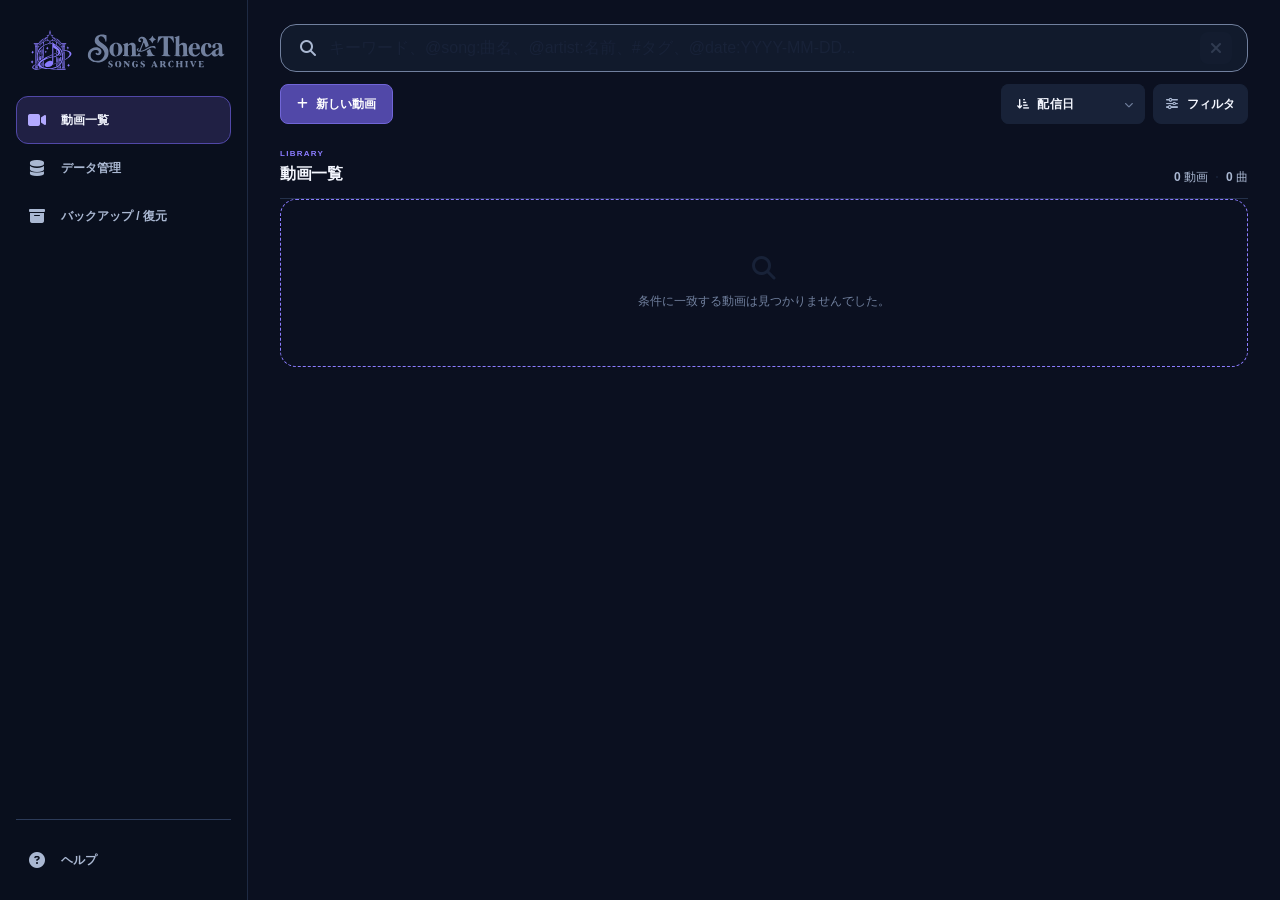
==== commit 4e1d7045: "フィルタクエリの追加" ====
--- a/index.html
+++ b/index.html
@@ -967,7 +967,7 @@
       align-items: flex-end;
       justify-content: space-between;
       gap: 20px;
-      margin: 0 0 12px;
+      /* margin: 0 0 12px; */
       padding: 8px 0 12px;
       background: #0B1020;
       border-bottom: 1px solid #0B1020;
@@ -1028,7 +1028,7 @@
     }
 
     .stream-row:first-child {
-      border-top: 1px solid var(--ui-line);
+      /* border-top: 1px solid var(--ui-line); */
     }
 
     .stream-row:hover {
@@ -1376,8 +1376,19 @@
       color: #AAB8D2;
     }
 
+    .filter-select-wrap {
+      position: relative;
+      width: 100%;
+      min-width: 0;
+    }
+
     .filter-select-panel {
-      margin-top: 8px;
+      position: absolute;
+      z-index: 120;
+      top: calc(100% + 8px);
+      left: 0;
+      right: 0;
+      margin-top: 0;
       padding: 8px;
       border: 1px solid var(--ui-line);
       border-radius: 12px;
@@ -1416,6 +1427,56 @@
 
     .filter-modal-search input:focus {
       border-color: #182238 !important;
+    }
+
+    /* フィルタモーダルの日付入力も既存の入力欄・アイコン操作に合わせる */
+    .stream-date-filter-control {
+      display: flex;
+      align-items: center;
+      gap: 6px;
+    }
+    .stream-date-filter-control > input[type="text"] {
+      flex: 1 1 auto;
+      min-width: 0;
+      width: 100%;
+      height: 40px;
+      padding: 0 12px;
+      border: 1px solid var(--ui-line);
+      border-radius: 8px;
+      background: #0B1020;
+      color: #F4F7FF;
+      font-size: 12px;
+      outline: none;
+    }
+    .stream-date-filter-control > input[type="text"]:focus {
+      border-color: #8B7CFF;
+    }
+    .stream-date-picker-button {
+      position: relative;
+      display: inline-flex;
+      flex: 0 0 40px;
+      width: 40px;
+      height: 40px;
+      align-items: center;
+      justify-content: center;
+      border: 1px solid var(--ui-line);
+      border-radius: 8px;
+      background: #111A2C;
+      color: var(--ui-muted);
+      cursor: pointer;
+    }
+    .stream-date-picker-button:hover,
+    .stream-date-picker-button:focus-within {
+      border-color: #8B7CFF;
+      color: #B2A9FF;
+    }
+    .stream-date-picker-button input[type="date"] {
+      position: absolute;
+      inset: 0;
+      width: 100%;
+      height: 100%;
+      opacity: 0;
+      cursor: pointer;
     }
 
     .filter-options {
@@ -5446,8 +5507,8 @@
       <section class="stream-toolbar sticky top-0 z-30">
         <div class="search-shell">
           <i class="fa-solid fa-magnifying-glass search-shell-icon"></i>
-          <input type="text" id="streamSearchKeyword" oninput="scheduleRenderStreams()" aria-label="歌枠を検索"
-            placeholder="動画・楽曲名・アーティスト名・配信者を検索..." class="stream-search-input">
+          <input type="text" id="streamSearchKeyword" oninput="onStreamQueryInput()" aria-label="歌枠を検索"
+            placeholder="キーワード、@song:曲名、@artist:名前、#タグ、@date:YYYY-MM-DD..." class="stream-search-input">
           <button type="button" class="search-clear hidden" id="streamSearchClear" aria-label="検索をクリア"
             onclick="clearStreamSearch()">
             <i class="fa-solid fa-xmark"></i>
@@ -5793,11 +5854,16 @@
 
     <template id="singerSelectModalTemplate">
       <div class="flex flex-col gap-3">
-        <div class="relative">
-          <input
-            class="w-full bg-base-dark border border-base rounded-lg pl-8 pr-3 py-1.5 text-xs text-white focus:outline-none focus:border-mono"
-            id="singerModalSearch" oninput="renderSingerModalList()" placeholder="歌唱者名で絞り込み..." type="text" />
-          <i class="fa-solid fa-magnifying-glass absolute left-2.5 top-2.5 text-mono-muted text-xs"></i>
+        <div class="flex items-center gap-2">
+          <div class="relative flex-1 min-w-0">
+            <input
+              class="w-full bg-base-dark border border-base rounded-lg pl-8 pr-3 py-2 text-xs text-white focus:outline-none focus:border-mono"
+              id="singerModalSearch" oninput="renderSingerModalList()" placeholder="歌唱者名で絞り込み..." type="text" />
+            <i class="fa-solid fa-magnifying-glass absolute left-2.5 top-2.5 text-mono-muted text-xs"></i>
+          </div>
+          <button type="button" onclick="openStreamerCreateFromSingerSelect()" class="add-stream-button shrink-0" style="height:36px;padding:0 10px;">
+            <i class="fa-solid fa-plus" aria-hidden="true"></i><span>新規登録</span>
+          </button>
         </div>
         <div class="flex flex-col gap-1.5 max-h-[300px] overflow-y-auto no-scrollbar pr-1" id="singerModalList">
         </div>
@@ -6088,6 +6154,15 @@
       </div>
     </template>
 
+    <template id="tagEditModalTemplate">
+      <div class="flex flex-col gap-3">
+        <input id="managedTagEditId" type="hidden" />
+        <label for="managedTagEditName" class="text-sm font-medium">タグ名</label>
+        <input id="managedTagEditName" type="text" class="w-full bg-base-dark border border-base rounded-lg p-3 text-white focus:outline-none focus:border-mono" autocomplete="off" onkeydown="if(event.key==='Enter'){event.preventDefault();saveManagedTagEdit(document.getElementById('managedTagEditId')?.value);}">
+        <p class="text-xs text-mono-muted">タグ名を変更すると、動画・タイムスタンプの紐づけにも反映されます。</p>
+      </div>
+    </template>
+
     <template id="confirmDeleteSongModalTemplate">
       <div class="modal-content-stack">
         <p class="text-sm text-mono-muted">この楽曲を動画の登録リストから削除してもよろしいですか？</p>
@@ -6113,6 +6188,7 @@
 
     <template id="streamFilterModalTemplate">
       <div class="filter-modal-template-body">
+        <div class="filter-select-wrap">
         <button type="button" id="streamerFilterField" class="filter-select-field" aria-expanded="false"
           onclick="toggleStreamerFilterOptions()">
           <span class="filter-select-field-copy">
@@ -6130,8 +6206,10 @@
           </div>
           <div id="streamerFilterOptions" class="filter-options"></div>
         </div>
+        </div>
+        <div class="filter-select-wrap" style="margin-top:16px">
         <button type="button" id="streamSongFilterField" class="filter-select-field" aria-expanded="false"
-          onclick="toggleStreamSongFilterOptions()" style="margin-top:16px">
+          onclick="toggleStreamSongFilterOptions()">
           <span class="filter-select-field-copy">
             <span class="filter-select-field-label">楽曲</span>
             <span class="filter-select-field-value" id="streamSongFilterFieldValue">すべての楽曲</span>
@@ -6147,6 +6225,60 @@
           </div>
           <div id="streamSongFilterOptions" class="filter-options"></div>
         </div>
+        </div>
+        <div class="mt-4 grid grid-cols-1 sm:grid-cols-2 gap-3">
+          <div class="sm:col-span-2">
+            <!-- <span class="block text-xs font-semibold mb-1 text-mono-muted">アーティスト名</span> -->
+            <div class="filter-select-wrap">
+            <button type="button" id="streamArtistFilterField" class="filter-select-field" aria-expanded="false" onclick="toggleStreamArtistFilterOptions()">
+              <span class="filter-select-field-copy">
+                <span class="filter-select-field-label">アーティスト</span>
+                <span class="filter-select-field-value" id="streamArtistFilterFieldValue">すべてのアーティスト</span>
+              </span>
+              <i class="fa-solid fa-chevron-down"></i>
+            </button>
+            <input type="hidden" id="streamArtistFilterInput" value="">
+            <div id="streamArtistFilterPanel" class="filter-select-panel hidden">
+              <div class="filter-modal-search">
+                <i class="fa-solid fa-magnifying-glass"></i>
+                <input type="text" id="streamArtistFilterSearch" placeholder="アーティスト名を検索..." autocomplete="off" oninput="renderStreamArtistFilterOptions()">
+              </div>
+              <div id="streamArtistFilterOptions" class="filter-options"></div>
+            </div>
+            </div>
+          </div>
+          <div>
+            <label class="block text-xs font-semibold mb-1 text-mono-muted" for="streamUntilFilterInput">この日付まで（@until）</label>
+            <div class="stream-date-filter-control">
+              <input type="text" id="streamUntilFilterInput" placeholder="例：2021 / 2021-8 / 2021-8-9" autocomplete="off" aria-label="この日付までの日付をカレンダーから選択">
+              <label class="stream-date-picker-button" title="この日付までの日付をカレンダーから選択">
+                <i class="fa-solid fa-calendar-days" aria-hidden="true"></i>
+                <input type="date" aria-label="この日付までの日付をカレンダーから選択" onchange="appendStreamFilterDate('streamUntilFilterInput', this.value); this.value = '';">
+              </label>
+            </div>
+          </div>
+          <div>
+            <label class="block text-xs font-semibold mb-1 text-mono-muted" for="streamSinceFilterInput">この日付から（@since）</label>
+            <div class="stream-date-filter-control">
+              <input type="text" id="streamSinceFilterInput" placeholder="例：2021 / 2021-8 / 2021-8-9" autocomplete="off" aria-label="この日付からの日付をカレンダーから選択">
+              <label class="stream-date-picker-button" title="この日付からの日付をカレンダーから選択">
+                <i class="fa-solid fa-calendar-days" aria-hidden="true"></i>
+                <input type="date" aria-label="この日付からの日付をカレンダーから選択" onchange="appendStreamFilterDate('streamSinceFilterInput', this.value); this.value = '';">
+              </label>
+            </div>
+          </div>
+          <div>
+            <label class="block text-xs font-semibold mb-1 text-mono-muted" for="streamDateFilterInput">特定の日付・期間（@date）</label>
+            <div class="stream-date-filter-control">
+              <input type="text" id="streamDateFilterInput" placeholder="例：2021 / 2021-8 / 2021-8-9" autocomplete="off" aria-label="特定の日付をカレンダーから選択">
+              <label class="stream-date-picker-button" title="特定の日付をカレンダーから選択">
+                <i class="fa-solid fa-calendar-days" aria-hidden="true"></i>
+                <input type="date" aria-label="特定の日付をカレンダーから選択" onchange="appendStreamFilterDate('streamDateFilterInput', this.value); this.value = '';">
+              </label>
+            </div>
+          </div>
+        </div>
+        <p class="text-[10px] text-mono-muted mt-2">日付は年・月・日まで指定できます。複数指定はカンマ区切りです。</p>
         <div class="mt-4">
           <label class="block text-xs font-semibold mb-1 text-mono-muted" for="streamTagFilterInput">タグ検索</label>
           <input type="text" id="streamTagFilterInput" list="appTagSuggestions" class="w-full bg-base-dark border border-base rounded-lg p-2 text-white focus:outline-none focus:border-mono" placeholder="#お気に入り, #練習 など" autocomplete="off" oninput="window.streamTagFilterDraftValue = this.value; renderTagPicker('streamTagFilterInput', 'streamTagFilterPicker')" />
@@ -6163,6 +6295,7 @@
 
     <template id="songArtistFilterModalTemplate">
       <div class="filter-modal-template-body">
+        <div class="filter-select-wrap">
         <button type="button" id="songArtistFilterField" class="filter-select-field" aria-expanded="false"
           onclick="toggleSongArtistFilterOptions()">
           <span class="filter-select-field-copy">
@@ -6179,6 +6312,7 @@
               oninput="renderSongArtistFilterOptions()">
           </div>
           <div id="songArtistFilterOptions" class="filter-options"></div>
+        </div>
         </div>
       </div>
     </template>
@@ -6872,14 +7006,46 @@
       const record = (appData.tags || []).find(item => item && typeof item === 'object' && item.id === tagId);
       if (!record) { showToast('編集するタグが見つかりません。'); return; }
       openAppModal('tagEditModal', {
-        title: 'タグの編集', icon: 'fa-pen', width: 'sm', height: 'sm',
-        content: `<div class="flex flex-col gap-3"><label for="managedTagEditName" class="text-sm font-medium">タグ名</label><input id="managedTagEditName" type="text" class="w-full bg-base-mid border border-base rounded-lg p-3 text-white focus:outline-none focus:border-mono" value="${escapeHtml(record.name || '')}" autocomplete="off" onkeydown="if(event.key==='Enter'){event.preventDefault();saveManagedTagEdit('${escapeHtml(tagId)}');}"><p class="text-xs text-mono-muted">タグ名を変更すると、動画・タイムスタンプの紐づけにも反映されます。</p></div>`,
+        tagId,
+        title: 'タグの編集',
         actions: [
+          {label: '削除', icon: 'fa-trash', variant: 'danger', onClick: () => deleteManagedTag(tagId), slot: 'start'},
           {label: 'キャンセル', variant: 'secondary', onClick: () => closeAppModal('tagEditModal')},
           {label: '保存', variant: 'primary', onClick: () => saveManagedTagEdit(tagId)}
         ]
       });
-      requestAnimationFrame(() => { const input = document.getElementById('managedTagEditName'); input?.focus({preventScroll: true}); input?.select(); });
+      const idInput = document.getElementById('managedTagEditId');
+      const nameInput = document.getElementById('managedTagEditName');
+      if (idInput) idInput.value = tagId;
+      if (nameInput) nameInput.value = record.name || '';
+      requestAnimationFrame(() => { nameInput?.focus({preventScroll: true}); nameInput?.select(); });
+    }
+
+    /** タグを削除し、動画・タイムスタンプとの紐づけも解除する。 */
+    async function deleteManagedTag(tagId) {
+      const record = (appData.tags || []).find(item => item && typeof item === 'object' && item.id === tagId);
+      if (!record) { showToast('削除するタグが見つかりません。'); return; }
+      let linkedCount = 0;
+      (appData.streams || []).forEach(stream => {
+        if ((stream.tags || []).includes(tagId)) linkedCount++;
+        (stream.songs || []).forEach(song => { if ((song.tags || []).includes(tagId)) linkedCount++; });
+      });
+      const confirmed = await showModal({
+        title: 'タグの削除',
+        message: `「${record.name}」を削除しますか？${linkedCount ? `\n動画・タイムスタンプ ${linkedCount} 件のタグ紐づけも解除されます。` : ''}この操作は取り消せません。`,
+        isConfirm: true
+      });
+      if (!confirmed) return;
+      appData.tags = (appData.tags || []).filter(item => !(item && typeof item === 'object' && item.id === tagId));
+      (appData.streams || []).forEach(stream => {
+        stream.tags = (stream.tags || []).filter(id => id !== tagId);
+        (stream.songs || []).forEach(song => { song.tags = (song.tags || []).filter(id => id !== tagId); });
+      });
+      saveData();
+      refreshTagSuggestions();
+      renderTagManagement();
+      closeAppModal('tagEditModal');
+      showToast('タグを削除しました。');
     }
 
     /** タグ名を保存する。紐づけはタグIDのため、名前の変更だけで反映される。 */
@@ -6900,12 +7066,23 @@
       showToast('タグ名を更新しました。');
     }
 
+    /** 既存の検索条件を維持したまま、データ管理側から指定した条件をクエリへ追加する。 */
+    function appendStreamSearchQueryParts(queryParts) {
+      const searchInput = document.getElementById('streamSearchKeyword');
+      if (!searchInput) return;
+      const existing = String(searchInput.value || '').trim();
+      const additions = (queryParts || []).filter(Boolean);
+      searchInput.value = [existing, ...additions].filter(Boolean).join(' ').trim();
+    }
+
     /** 指定タグをフィルタに設定して動画一覧へ移動する。 */
     function showStreamsWithTag(tagId) {
       const record = (appData.tags || []).find(item => item && typeof item === 'object' && item.id === tagId);
       if (!record) { showToast('表示するタグが見つかりません。'); return; }
-      // タグ管理から遷移した場合も、フィルタ欄で表示される # 付きタグ名として保存する。
-      window.streamTagFilterValue = normalizeTags([record.name]).join(', ');
+      // 既存のタグ条件も維持し、新しく指定したタグを追加する。
+      const currentTags = normalizeTags(window.streamTagFilterValue || '');
+      window.streamTagFilterValue = normalizeTags([...currentTags, record.name]).join(', ');
+      appendStreamSearchQueryParts([`${STREAM_QUERY_DEFINITIONS.tag.token}${queryValue(String(record.name).replace(/^#+/, ''))}`]);
       switchTab('streamTab');
       const input = document.getElementById('streamTagFilterInput');
       if (input) input.value = window.streamTagFilterValue;
@@ -6914,24 +7091,29 @@
       showToast(`${record.name} で動画を絞り込みました。`);
     }
 
-    /** タグ新規登録モーダルを開く。 */
+    /** タグ新規登録モーダルを開く。編集モーダルの定義・テンプレートを再利用する。 */
     function createManagedTag() {
-      openAppModal('tagCreateModal', {
+      openAppModal('tagEditModal', {
         title: 'タグの新規登録',
         icon: 'fa-tags',
-        width: 'sm',
-        height: 'sm',
-        content: `
-          <div class="flex flex-col gap-3">
-            <label for="managedTagName" class="text-sm font-medium">タグ名</label>
-            <input id="managedTagName" type="text" class="w-full bg-base-mid border border-base rounded-lg p-3 text-white focus:outline-none focus:border-mono" placeholder="#お気に入り" autocomplete="off" onkeydown="if(event.key==='Enter'){event.preventDefault();saveManagedTagFromModal();}">
-            <p class="text-xs text-mono-muted">「#」は省略できます。</p>
-          </div>`,
         actions: [
-          {label: 'キャンセル', variant: 'secondary', onClick: () => closeAppModal('tagCreateModal')},
+          {label: 'キャンセル', variant: 'secondary', onClick: () => closeAppModal('tagEditModal')},
           {label: '登録', variant: 'primary', onClick: saveManagedTagFromModal}
         ]
       });
+      const idInput = document.getElementById('managedTagEditId');
+      const nameInput = document.getElementById('managedTagEditName');
+      if (idInput) idInput.value = '';
+      if (nameInput) {
+        nameInput.id = 'managedTagName';
+        nameInput.value = '';
+        nameInput.placeholder = '#お気に入り';
+        nameInput.setAttribute('onkeydown', "if(event.key==='Enter'){event.preventDefault();saveManagedTagFromModal();}");
+      }
+      const label = document.querySelector('#tagEditModal label[for="managedTagEditName"]');
+      if (label) label.htmlFor = 'managedTagName';
+      const help = document.querySelector('#tagEditModal p.text-xs');
+      if (help) help.textContent = '「#」は省略できます。';
       requestAnimationFrame(() => document.getElementById('managedTagName')?.focus({preventScroll: true}));
     }
 
@@ -6956,7 +7138,7 @@
       saveData();
       refreshTagSuggestions();
       renderTagManagement();
-      closeAppModal('tagCreateModal');
+      closeAppModal('tagEditModal');
       showToast(`${tag} を登録しました。`);
     }
 
@@ -7044,7 +7226,7 @@
           String(now.getSeconds()).padStart(2, '0');
         const fileName = `${timeStr}_utawakudb.uwp`;
 
-        const blob = await zip.generateAsync({type: "blob"});
+        const blob = await zip.generateAsync({type: "blob", compression: "DEFLATE", compressionOptions: {level: 6}});
         const link = document.createElement('a');
         link.href = URL.createObjectURL(blob);
         link.download = fileName;
@@ -7721,6 +7903,17 @@
  * openStreamFilterModal に関する処理を行う。
  * @returns {*} 処理結果。
  */
+    /** カレンダーで選んだ日付をフィルタ入力欄へ追加する。 */
+    function appendStreamFilterDate(inputId, dateValue) {
+      const input = document.getElementById(inputId);
+      if (!input || !dateValue) return;
+      const existing = String(input.value || '').split(/[，,\n\r;；]+/).map(value => value.trim()).filter(Boolean);
+      const normalized = normalizeStreamQueryDate(dateValue);
+      if (normalized && !existing.includes(normalized)) existing.push(normalized);
+      input.value = existing.join(', ');
+      input.dispatchEvent(new Event('input', { bubbles: true }));
+    }
+
     function openStreamFilterModal() {
       // フィルタ状態を正規化して保持し、モーダルを開くたびに検索中タグを入力欄・選択済みチップへ反映する。
       const activeTagValue = window.streamTagFilterValue || '';
@@ -7728,6 +7921,41 @@
       window.streamTagFilterDraftValue = window.streamTagFilterValue;
       window.streamTagFilterDraftMatchMode = window.streamTagMatchMode || 'or';
       openAppModal('streamFilterModal');
+      const currentQuery = parseStreamQuery(document.getElementById('streamSearchKeyword')?.value || '');
+      // クエリ指定の配信者・楽曲は、登録済みの項目と完全一致した場合だけモーダルに反映する。
+      const normalizeExactFilterValue = value => normalizeStr(String(value || '').trim());
+      const streamerDefinition = STREAM_QUERY_DEFINITIONS.streamer;
+      const songDefinition = STREAM_QUERY_DEFINITIONS.song;
+      // データ管理画面の「動画を検索」から設定されたIDを優先し、
+      // クエリからの復元はIDが未設定の場合に行う。
+      const activeStreamerId = document.getElementById('streamFilterStreamer')?.value || '';
+      const activeSongId = document.getElementById('streamFilterSong')?.value || '';
+      const matchedStreamer = (appData.streamers || []).find(item => item.id === activeStreamerId) || (appData.streamers || []).find(item =>
+        currentQuery[streamerDefinition.bucket].some(name => [item.name, item.account].some(value => normalizeExactFilterValue(name) === normalizeExactFilterValue(value)))
+      );
+      const matchedSong = (appData.masterSongs || []).find(item => item.id === activeSongId) || (appData.masterSongs || []).find(item =>
+        currentQuery[songDefinition.bucket].some(title => normalizeExactFilterValue(title) === normalizeExactFilterValue(item.title))
+      );
+      const streamerSelect = document.getElementById(streamerDefinition.modalSelect);
+      const songSelect = document.getElementById(songDefinition.modalSelect);
+      if (streamerSelect) streamerSelect.value = matchedStreamer?.id || '';
+      if (songSelect) songSelect.value = matchedSong?.id || '';
+      updateStreamerFilterField();
+      updateStreamSongFilterField();
+      const registeredTagNames = (appData.tags || []).map(item => typeof item === 'string' ? item : item?.name).filter(Boolean);
+      const matchedTags = currentQuery.tags.filter(queryTag => registeredTagNames.some(tag =>
+        normalizeExactFilterValue(String(tag).replace(/^#+/, '').replace(/\s+/g, '_')) === normalizeExactFilterValue(String(queryTag).replace(/^#+/, '').replace(/\s+/g, '_'))
+      ));
+      if (matchedTags.length) {
+        window.streamTagFilterValue = normalizeTags(matchedTags).join(', ');
+        window.streamTagFilterDraftValue = window.streamTagFilterValue;
+      }
+      // レジストリでモーダル入力欄が定義されている条件を一括反映する。
+      Object.values(STREAM_QUERY_DEFINITIONS).forEach(definition => {
+        if (!definition.modalInput || definition.bucket === 'tags') return;
+        const field = document.getElementById(definition.modalInput);
+        if (field) field.value = (currentQuery[definition.bucket] || []).join(', ');
+      });
       refreshTagSuggestions();
       const tagInput = document.getElementById('streamTagFilterInput');
       if (tagInput) {
@@ -7747,6 +7975,11 @@
       closeStreamSongFilterOptions();
       updateStreamSongFilterField();
       renderStreamSongFilterOptions();
+      const artistSearch = document.getElementById('streamArtistFilterSearch');
+      if (artistSearch) artistSearch.value = '';
+      closeStreamArtistFilterOptions();
+      updateStreamArtistFilterField();
+      renderStreamArtistFilterOptions();
     }
 
     /**
@@ -7756,6 +7989,7 @@
     function closeStreamFilterModal() {
       closeStreamerFilterOptions();
       closeStreamSongFilterOptions();
+      closeStreamArtistFilterOptions();
       closeAppModal('streamFilterModal');
     }
 
@@ -7907,6 +8141,87 @@
  * closeStreamFilterModal に関する処理を行う。
  * @returns {*} 処理結果。
  */
+    function toggleStreamArtistFilterOptions() {
+      const panel = document.getElementById('streamArtistFilterPanel');
+      const field = document.getElementById('streamArtistFilterField');
+      if (!panel || !field) return;
+      const shouldOpen = panel.classList.contains('hidden');
+      if (shouldOpen) {
+        closeStreamerFilterOptions();
+        closeStreamSongFilterOptions();
+      }
+      panel.classList.toggle('hidden', !shouldOpen);
+      field.setAttribute('aria-expanded', String(shouldOpen));
+      if (shouldOpen) requestAnimationFrame(() => document.getElementById('streamArtistFilterSearch')?.focus());
+    }
+
+    function closeStreamArtistFilterOptions() {
+      const panel = document.getElementById('streamArtistFilterPanel');
+      const field = document.getElementById('streamArtistFilterField');
+      if (panel) panel.classList.add('hidden');
+      if (field) field.setAttribute('aria-expanded', 'false');
+    }
+
+    function updateStreamArtistFilterField() {
+      const input = document.getElementById('streamArtistFilterInput');
+      const valueEl = document.getElementById('streamArtistFilterFieldValue');
+      if (!input || !valueEl) return;
+      const name = String(input.value || '').trim();
+      valueEl.textContent = name || 'すべてのアーティスト';
+    }
+
+    function renderStreamArtistFilterOptions() {
+      const container = document.getElementById('streamArtistFilterOptions');
+      if (!container) return;
+      const search = normalizeStr(document.getElementById('streamArtistFilterSearch')?.value || '');
+      const input = document.getElementById('streamArtistFilterInput');
+      const selectedName = normalizeStr(String(input?.value || '').trim());
+      const artists = (appData.singers || []).filter(artist => artist && artist.name)
+        .slice().sort((a, b) => a.name.localeCompare(b.name, 'ja'))
+        .filter(artist => !search || normalizeStr(artist.name).includes(search));
+      container.innerHTML = '';
+      const clearOption = document.createElement('button');
+      clearOption.type = 'button';
+      clearOption.className = `filter-option ${selectedName ? '' : 'is-selected'}`;
+      clearOption.innerHTML = '<span class="filter-radio"></span><span class="filter-option-copy"><span class="filter-option-name">すべてのアーティスト</span><span class="filter-option-account">アーティストによる絞り込みを解除</span></span>';
+      clearOption.onclick = () => {
+        if (input) input.value = '';
+        updateStreamArtistFilterField();
+        renderStreamArtistFilterOptions();
+        closeStreamArtistFilterOptions();
+      };
+      container.appendChild(clearOption);
+      artists.forEach(artist => {
+        const isSelected = selectedName === normalizeStr(artist.name);
+        const option = document.createElement('button');
+        option.type = 'button';
+        option.className = `filter-option ${isSelected ? 'is-selected' : ''}`;
+        const mark = document.createElement('span');
+        mark.className = 'filter-radio';
+        mark.innerHTML = isSelected ? '<i class="fa-solid fa-check"></i>' : '';
+        const copy = document.createElement('span');
+        copy.className = 'filter-option-copy';
+        const name = document.createElement('span');
+        name.className = 'filter-option-name';
+        name.textContent = artist.name;
+        copy.appendChild(name);
+        option.append(mark, copy);
+        option.onclick = () => {
+          if (input) input.value = artist.name;
+          updateStreamArtistFilterField();
+          renderStreamArtistFilterOptions();
+          closeStreamArtistFilterOptions();
+        };
+        container.appendChild(option);
+      });
+      if (!artists.length) {
+        const empty = document.createElement('div');
+        empty.className = 'empty-stream-state is-compact';
+        empty.innerHTML = '<i class="fa-solid fa-user-slash"></i><p>一致するアーティストがいません。</p>';
+        container.appendChild(empty);
+      }
+    }
+
     function closeStreamFilterModal() {
       const modal = document.getElementById('streamFilterModal');
       if (!modal) return;
@@ -7982,10 +8297,169 @@
  * applyStreamFilter に関する処理を行う。
  * @returns {*} 処理結果。
  */
+    /**
+     * 動画一覧の検索クエリを解析する。
+     * 通常語は動画・曲・アーティスト・配信者の横断検索として扱う。
+     * @param {string} value 検索クエリ
+     */
+    function normalizeStreamQueryDate(value) {
+      let text = String(value || '').trim();
+      // 入力途中の末尾ハイフンも許容する。
+      // 2021- -> 年単位、2021-1- -> 月単位として扱う。
+      text = text.replace(/[/-]+$/, '');
+      const yearMatch = text.match(/^(\d{4})$/);
+      if (yearMatch) return yearMatch[1];
+      const monthMatch = text.match(/^(\d{4})[-/](\d{1,2})$/);
+      if (monthMatch) {
+        const month = Number(monthMatch[2]);
+        if (month < 1 || month > 12) return text;
+        return `${monthMatch[1]}-${String(month).padStart(2, '0')}`;
+      }
+      const match = text.match(/^(\d{4})[-/](\d{1,2})[-/](\d{1,2})$/);
+      if (!match) return text;
+      const year = Number(match[1]);
+      const month = Number(match[2]);
+      const day = Number(match[3]);
+      const date = new Date(Date.UTC(year, month - 1, day));
+      if (date.getUTCFullYear() !== year || date.getUTCMonth() !== month - 1 || date.getUTCDate() !== day) return text;
+      return `${match[1]}-${String(month).padStart(2, '0')}-${String(day).padStart(2, '0')}`;
+    }
+
+    function streamDateMatchesGranularity(streamDate, queryDate) {
+      if (!/^\d{4}(?:-\d{2})?(?:-\d{2})?$/.test(queryDate)) return false;
+      if (queryDate.length === 4) return streamDate.slice(0, 4) === queryDate;
+      if (queryDate.length === 7) return streamDate.slice(0, 7) === queryDate;
+      return streamDate === queryDate;
+    }
+
+    /**
+     * 動画一覧クエリの仕様を一元管理するレジストリ。
+     * 新しい条件を追加するときは、ここに「キーワード・格納先・モーダル欄・判定方法」を定義する。
+     * modalInput が null の条件はクエリ専用フィルタとして扱える。
+     */
+    const STREAM_QUERY_DEFINITIONS = {
+      song: {
+        token: '@song:', bucket: 'song', modalInput: null, modalSelect: 'streamFilterSong',
+        description: '楽曲名（完全一致）',
+        matches: (value, context) => context.songTitles.some(title => normalizeStr(title) === normalizeStr(value))
+      },
+      artist: {
+        token: '@artist:', bucket: 'artist', modalInput: 'streamArtistFilterInput',
+        description: 'アーティスト名（部分一致）',
+        matches: (value, context) => context.artistNames.some(name => normalizeStr(name).includes(normalizeStr(value)))
+      },
+      streamer: {
+        token: '@streamer:', bucket: 'streamer', modalInput: null, modalSelect: 'streamFilterStreamer',
+        description: '配信者名・アカウント（完全一致）',
+        matches: (value, context) => [context.streamer?.name || '', context.streamer?.account || ''].some(item => normalizeStr(item) === normalizeStr(value))
+      },
+      until: {
+        token: '@until:', bucket: 'until', modalInput: 'streamUntilFilterInput',
+        description: '指定年月日まで',
+        normalize: normalizeStreamQueryDate,
+        matches: (value, context) => /^\d{4}(?:-\d{2})?(?:-\d{2})?$/.test(value) && context.streamDate.slice(0, value.length) <= value
+      },
+      since: {
+        token: '@since:', bucket: 'since', modalInput: 'streamSinceFilterInput',
+        description: '指定年月日から',
+        normalize: normalizeStreamQueryDate,
+        matches: (value, context) => /^\d{4}(?:-\d{2})?(?:-\d{2})?$/.test(value) && context.streamDate.slice(0, value.length) >= value
+      },
+      date: {
+        token: '@date:', bucket: 'date', modalInput: 'streamDateFilterInput',
+        description: '指定した年・月・日',
+        normalize: normalizeStreamQueryDate,
+        matches: (value, context) => streamDateMatchesGranularity(context.streamDate, value)
+      },
+      tag: {
+        token: '#', bucket: 'tags', modalInput: 'streamTagFilterInput',
+        description: 'タグ（部分一致）',
+        matches: (value, context) => context.tags.some(tag => normalizeStr(tag).includes(normalizeStr(String(value).replace(/^#+/, ''))))
+      }
+    };
+
+    /** クエリ仕様から空の解析結果を作る。 */
+    function createEmptyStreamQuery() {
+      return { keywords: [], ...Object.fromEntries(Object.values(STREAM_QUERY_DEFINITIONS).map(def => [def.bucket, []])) };
+    }
+
+    /**
+     * クエリ文字列をレジストリに従って解析する。
+     * 未知の @word: は通常キーワードとして残し、将来の拡張でも既存検索を壊さない。
+     */
+    function parseStreamQuery(value) {
+      const result = createEmptyStreamQuery();
+      const input = String(value || '');
+      const tokenPattern = /@([a-z]+):(?:(?:"([^"]*)")|(?:'([^']*)')|([^\s]+))|#(?:"([^"]*)"|'([^']*)'|([^\s#]+))|([^\s]+)/gi;
+      let match;
+      while ((match = tokenPattern.exec(input))) {
+        if (match[1]) {
+          const key = match[1].toLowerCase();
+          const definition = STREAM_QUERY_DEFINITIONS[key];
+          const rawValue = (match[2] ?? match[3] ?? match[4] ?? '').trim();
+          if (!rawValue) continue;
+          if (!definition) { result.keywords.push(match[0]); continue; }
+          const normalized = definition.normalize ? definition.normalize(rawValue) : rawValue;
+          result[definition.bucket].push(normalized);
+        } else if (match[5] !== undefined || match[6] !== undefined || match[7] !== undefined) {
+          const tag = (match[5] ?? match[6] ?? match[7] ?? '').trim();
+          if (tag) result.tags.push(tag.replace(/^#/, ''));
+        } else if (match[8]) {
+          result.keywords.push(match[8]);
+        }
+      }
+      return result;
+    }
+
+    function queryValue(value) {
+      const text = String(value || '').trim();
+      return /[\s"]/u.test(text) ? `"${text.replace(/"/g, '\\"')}"` : text;
+    }
+
+    /** モーダルの条件をクエリへ同期する。条件と入力欄の対応はレジストリを参照する。 */
+    function syncStreamQueryFromModal() {
+      const input = document.getElementById('streamSearchKeyword');
+      if (!input) return;
+      const parsed = parseStreamQuery(input.value);
+      const parts = [parsed.keywords.join(' ')];
+      const splitValues = value => String(value || '').split(/[,、，;；\n\r]+/).map(item => item.trim()).filter(Boolean);
+      const streamerId = document.getElementById('streamFilterStreamer')?.value || '';
+      const songId = document.getElementById('streamFilterSong')?.value || '';
+      const streamer = appData.streamers.find(item => item.id === streamerId);
+      const song = appData.masterSongs.find(item => item.id === songId);
+      const selectedTags = normalizeTags(window.streamTagFilterValue || '');
+
+      // UI入力欄を持つクエリ条件はレジストリ経由でまとめて書き出す。
+      Object.entries(STREAM_QUERY_DEFINITIONS).forEach(([key, definition]) => {
+        if (!definition.modalInput || ['tag', 'song', 'streamer'].includes(key)) return;
+        const values = splitValues(document.getElementById(definition.modalInput)?.value || '');
+        values.forEach(value => {
+          const normalized = definition.normalize ? definition.normalize(value) : value;
+          if (normalized) parts.push(`${definition.token}${queryValue(normalized)}`);
+        });
+      });
+
+      // 選択UIの項目は登録済みIDからクエリ値へ変換する。
+      if (song) {
+        parts.push(`${STREAM_QUERY_DEFINITIONS.song.token}${queryValue(song.title)}`);
+        getMasterSongArtistNames(song).forEach(name => parts.push(`${STREAM_QUERY_DEFINITIONS.artist.token}${queryValue(name)}`));
+      } else {
+        parsed.song.forEach(value => parts.push(`${STREAM_QUERY_DEFINITIONS.song.token}${queryValue(value)}`));
+      }
+      if (streamer) parts.push(`${STREAM_QUERY_DEFINITIONS.streamer.token}${queryValue(streamer.name)}`);
+      else parsed.streamer.forEach(value => parts.push(`${STREAM_QUERY_DEFINITIONS.streamer.token}${queryValue(value)}`));
+
+      (selectedTags.length ? selectedTags : parsed.tags).forEach(tag => {
+        parts.push(`${STREAM_QUERY_DEFINITIONS.tag.token}${queryValue(String(tag).replace(/^#+/, ''))}`);
+      });
+      input.value = parts.filter(Boolean).join(' ').trim();
+    }
+
     function applyStreamFilter() {
       const tagInput = document.getElementById('streamTagFilterInput');
       window.streamTagFilterValue = normalizeTags(tagInput ? tagInput.value : (window.streamTagFilterDraftValue || '')).join(', ');
       window.streamTagMatchMode = window.streamTagFilterDraftMatchMode || 'or';
+      syncStreamQueryFromModal();
       closeStreamFilterModal();
       renderStreams();
     }
@@ -8004,10 +8478,20 @@
       if (tagInput) tagInput.value = '';
       document.querySelectorAll('input[name="streamTagMatchMode"]').forEach(input => { input.checked = input.value === 'or'; });
       renderTagPicker('streamTagFilterInput', 'streamTagFilterPicker');
+      const queryInput = document.getElementById('streamSearchKeyword');
+      if (queryInput) queryInput.value = '';
+      ['streamArtistFilterInput', 'streamUntilFilterInput', 'streamSinceFilterInput', 'streamDateFilterInput'].forEach(id => {
+        const input = document.getElementById(id);
+        if (input) input.value = '';
+      });
+      window.streamTagFilterValue = '';
+      window.streamTagMatchMode = 'or';
       updateStreamerFilterField();
       updateStreamSongFilterField();
+      updateStreamArtistFilterField();
       renderStreamFilterOptions();
       renderStreamSongFilterOptions();
+      renderStreamArtistFilterOptions();
       renderStreams();
     }
 
@@ -8015,10 +8499,33 @@
  * clearStreamSearch に関する処理を行う。
  * @returns {*} 処理結果。
  */
+    function onStreamQueryInput() {
+      // クエリを直接編集した場合、モーダル側の古い条件が残って検索結果を狭めないようにする。
+      const streamerFilter = document.getElementById('streamFilterStreamer');
+      const songFilter = document.getElementById('streamFilterSong');
+      if (streamerFilter) streamerFilter.value = '';
+      if (songFilter) songFilter.value = '';
+      window.streamTagFilterValue = '';
+      window.streamTagFilterDraftValue = '';
+      window.streamTagMatchMode = 'or';
+      window.streamTagFilterDraftMatchMode = 'or';
+      scheduleRenderStreams();
+    }
+
     function clearStreamSearch() {
       const input = document.getElementById('streamSearchKeyword');
       if (!input) return;
       input.value = '';
+      const streamerFilter = document.getElementById('streamFilterStreamer');
+      const songFilter = document.getElementById('streamFilterSong');
+      if (streamerFilter) streamerFilter.value = '';
+      if (songFilter) songFilter.value = '';
+      window.streamTagFilterValue = '';
+      window.streamTagFilterDraftValue = '';
+      window.streamTagMatchMode = 'or';
+      window.streamTagFilterDraftMatchMode = 'or';
+      if (streamerFilter) updateStreamerFilterField();
+      if (songFilter) updateStreamSongFilterField();
       if (streamRenderFrame !== null) {
         cancelAnimationFrame(streamRenderFrame);
         streamRenderFrame = null;
@@ -8086,18 +8593,24 @@
       // タグ入力欄はモーダル内にあり、閉じるとDOMから消えるため、保存した状態を優先して参照する。
       const selectedTags = normalizeTags(window.streamTagFilterValue || '');
       const tagMatchMode = window.streamTagMatchMode || 'or';
-      const keyword = normalizeStr(document.getElementById('streamSearchKeyword').value);
+      const rawQuery = document.getElementById('streamSearchKeyword').value;
+      const query = parseStreamQuery(rawQuery);
+      const keyword = normalizeStr(query.keywords.join(' '));
+      const queryTags = query.tags;
+      const querySongTerms = query.song.map(normalizeStr);
+      const queryArtistTerms = query.artist.map(normalizeStr);
+      const queryStreamerTerms = query.streamer.map(normalizeStr);
 
       const clearButton = document.getElementById('streamSearchClear');
       if (clearButton) clearButton.classList.toggle('hidden', !keyword);
 
       const streamFilterButton = document.getElementById('streamFilterButton');
       if (streamFilterButton) {
-        streamFilterButton.classList.toggle('has-active-filters', Boolean(selectedStreamerId || selectedSongId || selectedTags.length));
+        streamFilterButton.classList.toggle('has-active-filters', Boolean(selectedStreamerId || selectedSongId || selectedTags.length || queryTags.length || querySongTerms.length || queryArtistTerms.length || queryStreamerTerms.length || query.until.length || query.since.length || query.date.length));
       }
       const filterBadge = document.getElementById('streamFilterBadge');
       if (filterBadge) {
-        const activeFilters = Number(Boolean(selectedStreamerId)) + Number(Boolean(selectedSongId)) + Number(selectedTags.length > 0);
+        const activeFilters = Number(Boolean(selectedStreamerId || queryStreamerTerms.length)) + Number(Boolean(selectedSongId || querySongTerms.length)) + Number(selectedTags.length > 0 || queryTags.length > 0) + Number(queryArtistTerms.length > 0) + Number(query.until.length + query.since.length + query.date.length > 0);
         filterBadge.textContent = activeFilters ? String(activeFilters) : '';
         filterBadge.classList.toggle('hidden', !activeFilters);
       }
@@ -8112,9 +8625,31 @@
           const matched = selectedTags.map(tag => tag.toLocaleLowerCase()).map(tag => tagSet.has(tag));
           if (tagMatchMode === 'and' ? !matched.every(Boolean) : !matched.some(Boolean)) return false;
         }
+        const rawStreamDate = String(stream.streamDate || stream.createdAt || '').slice(0, 10);
+        const streamDate = normalizeStreamQueryDate(rawStreamDate);
+        const streamer = getStreamerById(stream.streamerId);
+        const streamSongs = (stream.songs || []).map(item => appData.masterSongs.find(song => song.id === item.masterSongId)).filter(Boolean);
+        const queryContext = {
+          streamDate,
+          streamer,
+          songTitles: streamSongs.map(song => song.title || ''),
+          artistNames: streamSongs.flatMap(song => getMasterSongArtistNames(song)),
+          tags: [...normalizeTags(stream.tags), ...(stream.songs || []).flatMap(item => normalizeTags(item.tags))]
+        };
+        // 各条件の判定方法は STREAM_QUERY_DEFINITIONS に集約。
+        for (const definition of Object.values(STREAM_QUERY_DEFINITIONS)) {
+          const values = query[definition.bucket] || [];
+          if (!values.length) continue;
+          if (definition.bucket === 'date') {
+            if (!values.some(value => definition.matches(value, queryContext))) return false;
+          } else if (definition.bucket === 'tags') {
+            if (!values.every(value => definition.matches(value, queryContext))) return false;
+          } else if (values.some(value => !definition.matches(value, queryContext))) {
+            return false;
+          }
+        }
         if (!keyword) return true;
-
-        return (indexes.streamSearchText.get(stream.id) || '').includes(keyword);
+        return keyword.split(/\s+/).every(term => (indexes.streamSearchText.get(stream.id) || '').includes(term));
       });
 
       filtered.sort((a, b) => {
@@ -9176,8 +9711,12 @@
       const searchInput = document.getElementById('streamSearchKeyword');
       if (!streamerFilter) return;
 
+      const streamer = (appData.streamers || []).find(item => item.id === streamerId);
+      if (!streamer) return;
       streamerFilter.value = streamerId;
-      if (searchInput) searchInput.value = '';
+      const queryParts = [`${STREAM_QUERY_DEFINITIONS.streamer.token}${queryValue(streamer.name)}`];
+      appendStreamSearchQueryParts(queryParts);
+      updateStreamerFilterField();
       switchTab('streamTab');
       renderStreams();
 
@@ -9194,10 +9733,14 @@
       const songFilter = document.getElementById('streamFilterSong');
       const searchInput = document.getElementById('streamSearchKeyword');
       if (!songFilter) return;
+      const song = (appData.masterSongs || []).find(item => item.id === masterSongId);
+      if (!song) return;
       songFilter.value = masterSongId;
-      if (searchInput) searchInput.value = '';
-      const streamerFilter = document.getElementById('streamFilterStreamer');
-      if (streamerFilter) streamerFilter.value = '';
+      const queryParts = [`${STREAM_QUERY_DEFINITIONS.song.token}${queryValue(song.title)}`];
+      getMasterSongArtistNames(song).forEach(name => queryParts.push(`${STREAM_QUERY_DEFINITIONS.artist.token}${queryValue(name)}`));
+      appendStreamSearchQueryParts(queryParts);
+      updateStreamSongFilterField();
+      updateStreamerFilterField();
       switchTab('streamTab');
       renderStreams();
       const heading = document.querySelector('#streamTab .stream-list-heading');
@@ -9269,6 +9812,7 @@
         return;
       }
 
+      let savedStreamerId = id;
       if (id) {
         const st = appData.streamers.find(s => s.id === id);
         if (st) {
@@ -9277,15 +9821,25 @@
           st.icon = icon;
         }
       } else {
-        const newId = 'st-' + Math.random().toString(36).substring(2, 9);
-        appData.streamers.push({id: newId, name, account, icon});
-      }
-
+        savedStreamerId = 'st-' + Math.random().toString(36).substring(2, 9);
+        appData.streamers.push({id: savedStreamerId, name, account, icon});
+      }
+
+      const shouldReturnToSingerSelect = returnToSingerSelectAfterStreamerCreate && !id;
+      returnToSingerSelectAfterStreamerCreate = false;
       saveData();
       closeStreamerEditModal();
       renderStreamerMasterList();
       renderStreams();
-      showToast('チャンネル情報を保存しました');
+      showToast(id ? 'チャンネル情報を保存しました' : 'チャンネルを登録しました');
+
+      if (shouldReturnToSingerSelect) {
+        modalSelectedSingerIds = [...new Set([...modalSelectedSingerIds, savedStreamerId])];
+        openAppModal('singerSelectModal');
+        const search = document.getElementById('singerModalSearch');
+        if (search) search.value = '';
+        renderSingerModalList();
+      }
     }
 
     /**
@@ -10119,6 +10673,20 @@
  * openSingerSelectModalForAddModal に関する処理を行う。
  * @returns {*} 処理結果。
  */
+    let returnToSingerSelectAfterStreamerCreate = false;
+
+    /** 歌唱者選択画面からチャンネルを新規登録する。 */
+    function openStreamerCreateFromSingerSelect() {
+      returnToSingerSelectAfterStreamerCreate = true;
+      openAppModal('streamerEditModal', {title: 'チャンネルの新規登録', icon: 'fa-user-plus'});
+      document.getElementById('editStreamerId').value = '';
+      document.getElementById('deleteStreamerButton')?.classList.add('hidden');
+      document.getElementById('modalInputStreamerDisplayName').value = '';
+      document.getElementById('modalInputStreamerAccount').value = '';
+      document.getElementById('modalInputStreamerIcon').value = '';
+      updateModalAvatarPreview();
+    }
+
     function openSingerSelectModalForAddModal() {
       modalSelectedSingerIds = [...modalAddTempSingerIds];
       activeSingerSelectCallback = (selectedIds) => {
@@ -10353,7 +10921,7 @@
         const zip = new JSZip();
         const jsonStr = JSON.stringify(appData, null, 2);
         zip.file("utawakudb_data.json", jsonStr);
-        const blob = await zip.generateAsync({type: "blob"});
+        const blob = await zip.generateAsync({type: "blob", compression: "DEFLATE", compressionOptions: {level: 6}});
 
         const base64Content = await blobToBase64(blob);
 
@@ -10547,6 +11115,14 @@
         title: '機能ガイド・使い方', icon: 'fa-circle-question', width: 'lg', height: 'lg', template: 'helpModalTemplate',
         actions: [{label: '閉じる', variant: 'primary', onClick: closeHelpModal}]
       },
+      tagEditModal: {
+        title: 'タグの編集', icon: 'fa-pen-to-square', width: 'sm', height: 'sm', template: 'tagEditModalTemplate', footerLayout: 'between',
+        actions: [
+          {label: '削除', icon: 'fa-trash', variant: 'danger', onClick: () => deleteManagedTag(document.getElementById('managedTagEditId')?.value), slot: 'start'},
+          {label: 'キャンセル', variant: 'secondary', onClick: () => closeAppModal('tagEditModal')},
+          {label: '保存', variant: 'primary', onClick: () => saveManagedTagEdit(document.getElementById('managedTagEditId')?.value)}
+        ]
+      },
       streamFilterModal: {
         title: '動画を絞り込む', icon: 'fa-filter', width: 'md', height: 'lg', template: 'streamFilterModalTemplate', footerLayout: 'between',
         actions: [
@@ -10572,7 +11148,8 @@
  * @returns {*} 処理結果。
  */
     function openAppModal(modalId, options = {}) {
-      const definition = APP_MODAL_DEFINITIONS[modalId] || {};
+      const baseDefinition = APP_MODAL_DEFINITIONS[modalId];
+      const definition = baseDefinition || {};
       const config = {...definition, ...options};
       const existing = document.getElementById(modalId);
       existing?.remove();
@@ -10741,7 +11318,7 @@
 
         const zip = new JSZip();
         zip.file("utawakudb_data.json", JSON.stringify(appData, null, 2));
-        const blob = await zip.generateAsync({type: "blob"});
+        const blob = await zip.generateAsync({type: "blob", compression: "DEFLATE", compressionOptions: {level: 6}});
         const base64Data = await blobToBase64(blob);
 
         showToast("共有URLを発行中...");
